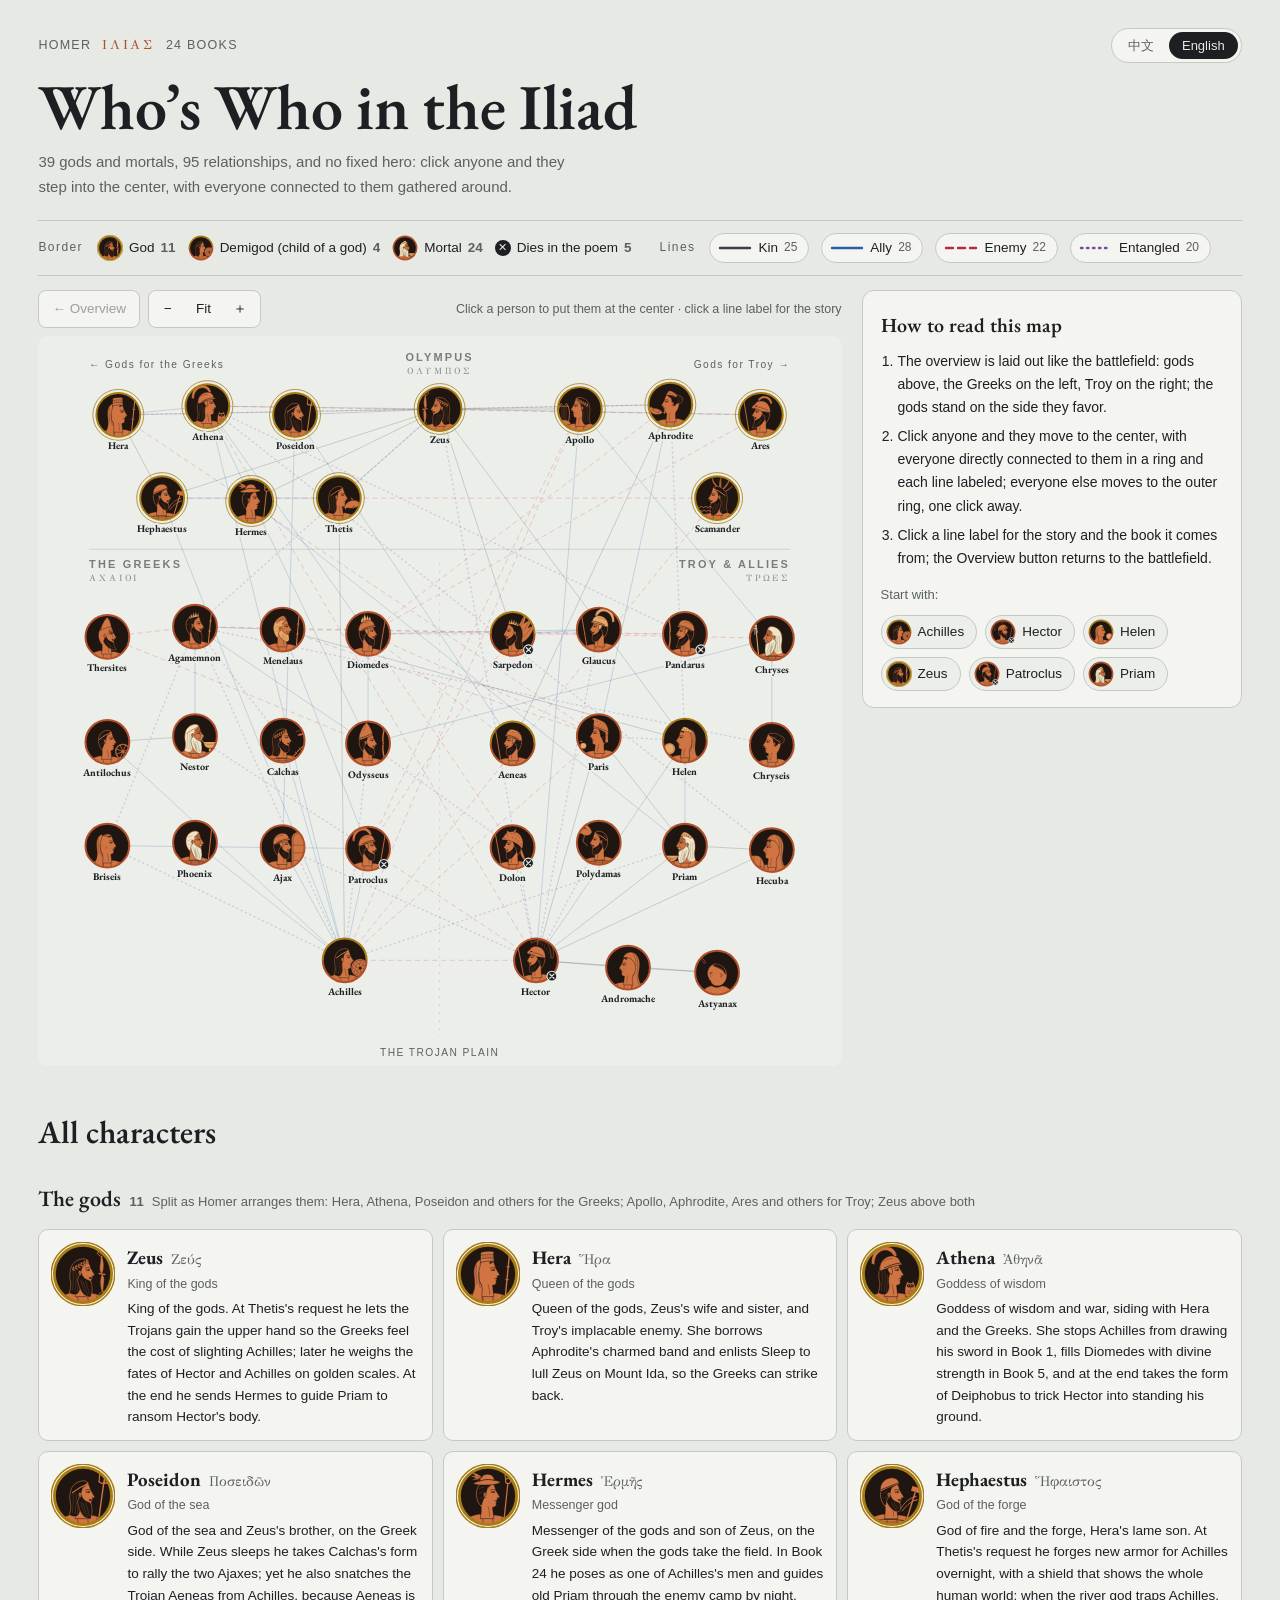
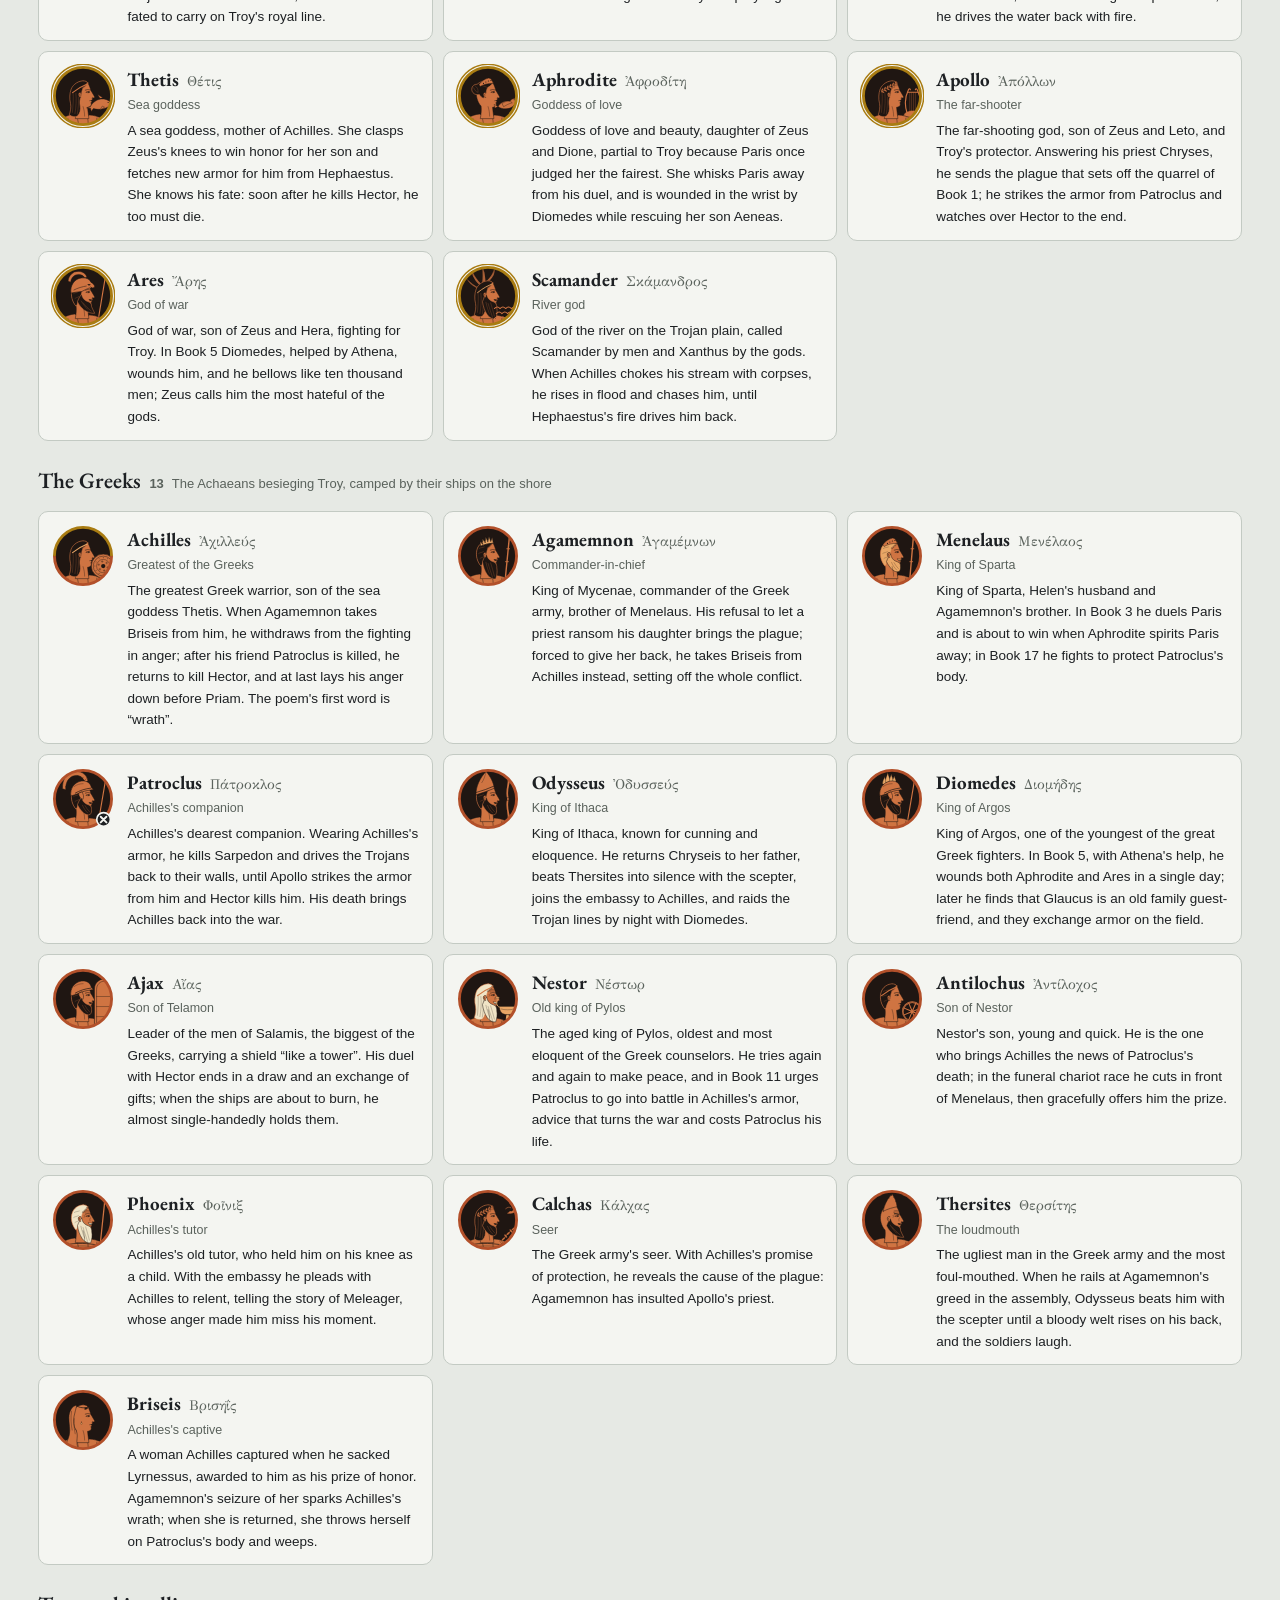
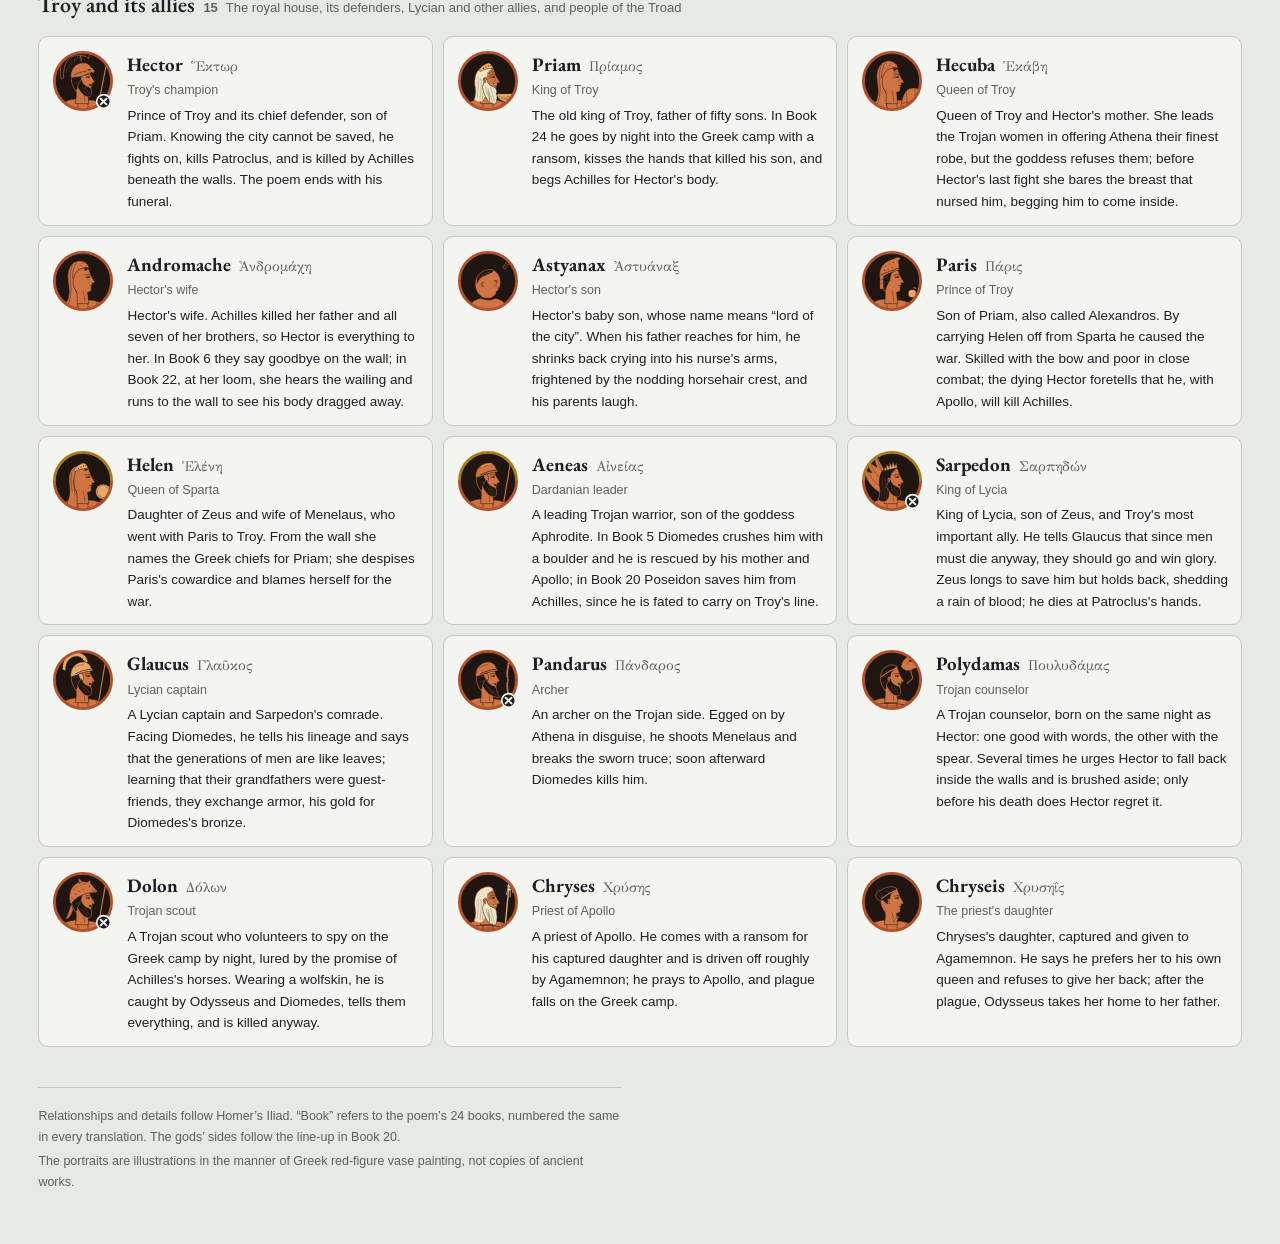
==== index.html @ 04959426 "Add files via upload" ====
<!doctype html>
<html lang="zh-CN">
<head>
<meta charset="utf-8">
<meta name="viewport" content="width=device-width, initial-scale=1, viewport-fit=cover">
<title>伊利亚特人物谱</title>
<meta name="description" content="荷马《伊利亚特》人物关系图，中英双语 · A bilingual, interactive character map of Homer’s Iliad.">
<style>:root{color-scheme:light}html{-webkit-text-size-adjust:100%}body{margin:0;font-size:14px}img{max-width:100%}[hidden]{display:none!important}</style>
<style>@font-face{font-family:'EB Garamond';font-style:normal;font-weight:500;font-display:swap;src:url([data-uri]) format('woff2');unicode-range:U+0000-00FF,U+0131,U+0152-0153,U+02BB-02BC,U+02C6,U+02DA,U+02DC,U+0304,U+0308,U+0329,U+2000-206F,U+20AC,U+2122,U+2191,U+2193,U+2212,U+2215,U+FEFF,U+FFFD}@font-face{font-family:'EB Garamond';font-style:normal;font-weight:600;font-display:swap;src:url([data-uri]) format('woff2');unicode-range:U+0000-00FF,U+0131,U+0152-0153,U+02BB-02BC,U+02C6,U+02DA,U+02DC,U+0304,U+0308,U+0329,U+2000-206F,U+20AC,U+2122,U+2191,U+2193,U+2212,U+2215,U+FEFF,U+FFFD}@font-face{font-family:'EB Garamond';font-style:normal;font-weight:700;font-display:swap;src:url([data-uri]) format('woff2');unicode-range:U+0000-00FF,U+0131,U+0152-0153,U+02BB-02BC,U+02C6,U+02DA,U+02DC,U+0304,U+0308,U+0329,U+2000-206F,U+20AC,U+2122,U+2191,U+2193,U+2212,U+2215,U+FEFF,U+FFFD}@font-face{font-family:'GFS Didot';font-style:normal;font-weight:400;font-display:swap;src:url([data-uri]) format('woff2');unicode-range:U+0370-0377,U+037A-037F,U+0384-038A,U+038C,U+038E-03A1,U+03A3-03FF}@font-face{font-family:'GFS Didot';font-style:normal;font-weight:400;font-display:swap;src:url([data-uri]) format('woff2');unicode-range:U+1F00-1FFF}/* Layout: header + legend; a stage with the living map (left) and a detail panel (right); roster below. Same tokens as the Odyssey page. */
:root{
  --bg:#E6E9E4;
  --paper:#F4F5F1;
  --paper-2:#ECEEE9;
  --ink:#1D2023;
  --muted:#5A625C;
  --hair:#C3CAC3;
  --god:#A97C12;
  --mortal:#B2502A;
  --kin:#3A3E45;
  --aid:#2A5FA8;
  --foe:#B52A44;
  --tie:#774DA3;
  --glaze:#1F1612;
  --clay:#CF7442;
  --shadow:0 10px 30px rgba(30,35,40,.14), 0 2px 6px rgba(30,35,40,.08);
  --f-display:"Noto Serif SC","Songti SC","STSong","Source Han Serif SC",serif;
  --f-body:-apple-system,"PingFang SC","Hiragino Sans GB","Microsoft YaHei","Noto Sans SC",system-ui,sans-serif;
  --f-greek:"GFS Didot","Didot","Times New Roman",serif;
}
@media (prefers-color-scheme: dark){
  :root:not([data-theme="light"]){
    --bg:#14161B; --paper:#1D2027; --paper-2:#23262E; --ink:#ECE7DC; --muted:#A2A59D; --hair:#353943;
    --god:#E0B546; --mortal:#E27D51;
    --kin:#CDC8BE; --aid:#86ACEA; --foe:#F06B80; --tie:#B997E3;
    --shadow:0 12px 34px rgba(0,0,0,.45), 0 2px 6px rgba(0,0,0,.3);
    color-scheme:dark;
  }
}
:root[data-theme="dark"]{
  --bg:#14161B; --paper:#1D2027; --paper-2:#23262E; --ink:#ECE7DC; --muted:#A2A59D; --hair:#353943;
  --god:#E0B546; --mortal:#E27D51;
  --kin:#CDC8BE; --aid:#86ACEA; --foe:#F06B80; --tie:#B997E3;
  --shadow:0 12px 34px rgba(0,0,0,.45), 0 2px 6px rgba(0,0,0,.3);
  color-scheme:dark;
}
body{background:var(--bg);color:var(--ink);font-family:var(--f-body);line-height:1.65}
.page{max-width:1500px;margin:0 auto;padding-inline:clamp(16px,3vw,40px);padding-block:28px 48px}

/* ---------- language */
.page[data-lang="zh"] .l-en,.page[data-lang="en"] .l-zh{display:none!important}
.topbar{display:flex;justify-content:space-between;align-items:center;gap:12px;flex-wrap:wrap}
.langsw{display:inline-flex;background:var(--paper);border:1px solid var(--hair);border-radius:999px;padding:3px;gap:2px;margin-left:auto}
.langsw button{font:inherit;font-size:13px;line-height:1;padding:7px 13px;border:0;border-radius:999px;background:transparent;color:var(--muted);cursor:pointer}
.langsw button:hover{color:var(--ink)}
.langsw button[aria-pressed="true"]{background:var(--ink);color:var(--bg)}
.page[data-lang="en"]{
  --f-display:"EB Garamond","Iowan Old Style","Palatino Linotype",Palatino,"Book Antiqua",Georgia,serif;
  --f-body:-apple-system,BlinkMacSystemFont,"Segoe UI",Roboto,"Helvetica Neue",Arial,"PingFang SC","Microsoft YaHei",sans-serif;
  font-family:var(--f-body);
}
.page[data-lang="en"] h1{letter-spacing:-.005em;font-weight:600;font-size:clamp(38px,5.6vw,64px);line-height:1.05}
.page[data-lang="en"] .cname{font-weight:700;font-size:30px;line-height:1.1}
.page[data-lang="en"] .elabel{font-weight:700;font-size:25px}
.page[data-lang="en"] .pair .nmx{font-size:19px}
.page[data-lang="en"] .rgroup h3{font-size:22px;font-weight:600}
.page[data-lang="en"] .rname{font-size:19px;font-weight:700}
.page[data-lang="en"] .eyebrow{letter-spacing:.1em;text-transform:uppercase}
.page[data-lang="en"] .roster h2,.page[data-lang="en"] .panel h2{letter-spacing:0;font-weight:600}
.page[data-lang="en"] .roster h2{font-size:32px}

/* ---------- header */
.top{display:grid;gap:10px;margin-bottom:6px}
.eyebrow{margin:0;font-size:12.5px;letter-spacing:.14em;color:var(--muted)}
.eyebrow .gr{font-family:var(--f-greek);letter-spacing:.22em;margin-inline:.5em;color:var(--mortal)}
h1{margin:0;font-family:var(--f-display);font-weight:900;font-size:clamp(34px,5vw,56px);line-height:1.1;letter-spacing:.06em;text-wrap:balance}
.lede{margin:0;max-width:64ch;color:var(--muted);font-size:15px}
.legend{display:flex;flex-wrap:wrap;gap:10px 28px;align-items:center;margin-top:10px;padding-block:12px;border-block:1px solid var(--hair)}
.lg{display:flex;flex-wrap:wrap;align-items:center;gap:6px 12px;min-width:0}
.lgt{font-size:12px;letter-spacing:.12em;color:var(--muted);margin-right:2px}
.lgi{display:inline-flex;align-items:center;gap:6px;font-size:13.5px}
.lgi b{font-weight:600;color:var(--muted);font-variant-numeric:tabular-nums}
.tog{display:inline-flex;align-items:center;gap:6px;font:inherit;font-size:13.5px;color:var(--ink);background:var(--paper);
  border:1px solid var(--hair);border-radius:999px;padding:3px 11px 3px 8px;cursor:pointer;transition:opacity .15s,background .15s}
.tog svg line{stroke-width:2.4;stroke-linecap:round}
.tog.t-kin svg line{stroke:var(--kin)} .tog.t-aid svg line{stroke:var(--aid)} .tog.t-foe svg line{stroke:var(--foe)} .tog.t-tie svg line{stroke:var(--tie)}
.tog .tc{color:var(--muted);font-size:12px;font-variant-numeric:tabular-nums}
.tog[aria-pressed="false"]{opacity:.45;background:transparent}
.tog[aria-pressed="false"] svg{opacity:.4}
.tog:hover{border-color:var(--muted)}
button:focus-visible{outline:2px solid var(--aid);outline-offset:2px}

/* ---------- stage */
.stage{display:grid;grid-template-columns:minmax(0,1fr) 380px;gap:20px;margin-top:14px;align-items:start}
.mapcol{position:relative;min-width:0}
.toolbar{display:flex;gap:8px;flex-wrap:wrap;align-items:center;margin-bottom:8px}
.toolbar .grp{display:flex;gap:2px;background:var(--paper);border:1px solid var(--hair);border-radius:8px;padding:3px}
.tbhint{margin:0 0 0 auto;font-size:12.5px;color:var(--muted)}
.toolbar button{font:inherit;font-size:13.5px;min-width:32px;height:30px;padding:0 10px;border:0;border-radius:6px;background:transparent;color:var(--ink);cursor:pointer;white-space:nowrap}
.toolbar button:hover{background:var(--paper-2)}
.toolbar button:disabled{opacity:.4;cursor:default;background:transparent}
.mapscroll{overflow:auto;border-radius:10px;background:var(--paper-2);-webkit-overflow-scrolling:touch}
.mapscroll.pannable{cursor:grab}
.mapscroll.dragging{cursor:grabbing;user-select:none}
#map{display:block;width:100%;height:auto;min-width:760px;font-family:var(--f-display);touch-action:manipulation}

/* svg: decorations */
.deco{transition:opacity .4s}
.deco text{fill:var(--muted);font-family:var(--f-body);letter-spacing:.14em}
.deco .camp{font-size:15px;font-weight:600;fill:var(--ink);opacity:.55;letter-spacing:.2em}
.deco .gk{font-family:var(--f-greek);font-size:13px;letter-spacing:.3em;opacity:.7}
.deco line,.deco path{stroke:var(--hair);fill:none}
.rings circle{fill:none;stroke:var(--hair);stroke-dasharray:2 7;stroke-width:1.2;transition:opacity .4s}
#map.mode-ov .rings,#map.mode-fc .deco{opacity:0}

/* svg: edges */
.edge{fill:none;transition:opacity .25s}
.edge.t-kin{stroke:var(--kin)} .edge.t-aid{stroke:var(--aid)}
.edge.t-foe{stroke:var(--foe);stroke-dasharray:7 5} .edge.t-tie{stroke:var(--tie);stroke-dasharray:1.5 5;stroke-linecap:round}
#map.mode-ov .edge{opacity:.22;stroke-width:1.3}
#map.mode-ov .edge.t-tie{stroke-width:1.9}
#map.mode-fc .edge{opacity:.16;stroke-width:1.1;pointer-events:none}
#map.mode-fc .edge.t-tie{stroke-width:1.6}
#map.mode-fc .edge.on2{opacity:.6!important;stroke-width:1.8!important}
#map.mode-fc .edge.vis{opacity:.8;stroke-width:2;pointer-events:stroke}
#map.mode-fc .edge.t-tie.vis{stroke-width:2.6}
#map.mode-ov.hov .edge{opacity:.05}
#map .edge.on{opacity:.95!important;stroke-width:2.6!important}
.edge.off{display:none}

.elab{cursor:pointer;transition:opacity .25s;opacity:0;pointer-events:none}
.elab.vis{opacity:1;pointer-events:auto}
.elab rect{fill:var(--paper);stroke-width:1}
.elab text{font-family:var(--f-body);font-size:13px;font-weight:500}
.elab.t-kin rect{stroke:var(--kin)} .elab.t-kin text{fill:var(--kin)}
.elab.t-aid rect{stroke:var(--aid)} .elab.t-aid text{fill:var(--aid)}
.elab.t-foe rect{stroke:var(--foe)} .elab.t-foe text{fill:var(--foe)}
.elab.t-tie rect{stroke:var(--tie)} .elab.t-tie text{fill:var(--tie)}
.elab:hover rect,.elab.on rect{stroke-width:2.2}
#map.hov .elab.vis:not(.on){opacity:.25}
.elab:focus{outline:none}
.elab:focus-visible rect{stroke-width:2.8}

/* svg: nodes */
.node{cursor:pointer;transition:opacity .3s}
.node:focus{outline:none}
.node .hit{fill:transparent}
.node .ring,.node .halo{fill:none}
.node .halo{stroke-width:1.4}
.cat-god .ring,.cat-god .halo{stroke:var(--god)}
.cat-mortal .ring{stroke:var(--mortal)}
.cat-demi .ring-g{stroke:var(--god)} .cat-demi .ring-m{stroke:var(--mortal)}
.node .dead circle{fill:var(--ink);stroke:var(--bg);stroke-width:2}
.node .dead path{stroke:var(--bg);stroke-width:2.2;stroke-linecap:round}
.node .nm{fill:var(--ink);font-weight:700;paint-order:stroke;stroke:var(--paper-2);stroke-width:5px;stroke-linejoin:round;transition:opacity .2s}
.node .sb{fill:var(--muted);font-family:var(--f-body);paint-order:stroke;stroke:var(--paper-2);stroke-width:4px;stroke-linejoin:round;transition:opacity .2s}
.page[data-lang="en"] .node .nm{font-weight:700}
#map.moving .node .nm,#map.moving .node .sb{opacity:0}
.node.r-outer{opacity:.62}
.node.r-outer .sb{display:none}
.node.r-outer:hover{opacity:1}
#map.mode-ov .node .sb{display:none}
#map.hov .node:not(.on){opacity:.28}
#map.hov .node.r-outer:not(.on){opacity:.2}
.node:hover .ring{stroke-width:6}
.node:focus-visible .ring{stroke-width:7}

/* ---------- panel */
.panel{position:sticky;top:12px;max-height:calc(100vh - 24px);overflow:auto;background:var(--paper);border:1px solid var(--hair);border-radius:12px;padding:18px 18px 16px}
.panel h2{font-family:var(--f-display);font-weight:900;font-size:20px;margin:0 0 8px;letter-spacing:.04em}
.panel p{margin:0 0 10px;font-size:14.5px}
.howto{margin:0 0 14px;padding-left:1.2em;font-size:14px;color:var(--ink)}
.howto li{margin-bottom:6px}
.starts{display:flex;flex-wrap:wrap;gap:8px;margin-top:4px}
.chipbtn{display:inline-flex;align-items:center;gap:6px;font:inherit;font-size:13.5px;background:var(--paper-2);border:1px solid var(--hair);border-radius:999px;padding:3px 12px 3px 4px;cursor:pointer;color:var(--ink)}
.chipbtn:hover{border-color:var(--muted)}
.trail{display:flex;flex-wrap:wrap;align-items:center;gap:4px 2px;font-size:12.5px;color:var(--muted);margin:-4px 0 12px;padding-right:28px}
.trail button{font:inherit;font-size:12.5px;border:0;background:none;color:var(--muted);cursor:pointer;padding:1px 4px;border-radius:4px}
.trail button:hover{color:var(--ink);background:var(--paper-2)}
.trail .cur{color:var(--ink);font-weight:600;padding:1px 4px}
.trail .sep{opacity:.6}
.panel .x{position:absolute;top:10px;right:10px;width:30px;height:30px;border:0;border-radius:50%;background:transparent;color:var(--muted);font-size:20px;line-height:1;cursor:pointer}
.panel .x:hover{background:var(--paper-2);color:var(--ink)}
.ch{display:flex;gap:14px;align-items:center;padding-right:20px}
.ch .big{flex:none}
.cname{font-family:var(--f-display);font-weight:900;font-size:26px;line-height:1.2;margin:0}
.cgr{font-family:var(--f-greek);font-size:16px;color:var(--muted)}
.cgr .cen{font-family:var(--f-body);font-size:12.5px;margin-left:6px}
.pill{display:inline-flex;align-items:center;gap:4px;font-size:12px;border-radius:999px;padding:1px 9px;border:1px solid currentColor;line-height:1.6;white-space:nowrap}
.pill.cat-god{color:var(--god)} .pill.cat-mortal{color:var(--mortal)} .pill.cat-demi{color:var(--god);border-color:var(--mortal)}
.pill.camp{color:var(--muted)}
.pill.dead{color:var(--ink);background:var(--paper-2)}
.pill.t-kin{color:var(--kin)} .pill.t-aid{color:var(--aid)} .pill.t-foe{color:var(--foe)} .pill.t-tie{color:var(--tie)}
.cmeta{display:flex;flex-wrap:wrap;gap:6px;align-items:center;margin-top:4px;font-size:13px;color:var(--muted)}
.cbio{margin:12px 0 6px!important}
.cicon{margin:0 0 12px!important;font-size:12.5px!important;color:var(--muted);padding:8px 10px;background:var(--paper-2);border-radius:8px}
.cicon b{font-weight:600;color:var(--ink);margin-right:4px}
.rels{list-style:none;margin:0;padding:0;border-top:1px solid var(--hair)}
.rels li{border-bottom:1px solid var(--hair)}
.rels button{display:grid;grid-template-columns:30px 1fr;gap:4px 10px;width:100%;text-align:left;font:inherit;color:inherit;background:transparent;border:0;padding:9px 2px;cursor:pointer}
.rels button:hover{background:var(--paper-2)}
.rels .who{display:flex;flex-wrap:wrap;gap:6px;align-items:center;font-weight:600;font-size:14px;min-width:0}
.rels .rt{grid-column:2;font-size:13px;color:var(--muted);line-height:1.55}
.rels .bk{font-size:12px;color:var(--muted);white-space:nowrap}
.pair{display:flex;align-items:center;gap:8px;padding-right:24px}
.pair .nmx{font-family:var(--f-display);font-weight:700;font-size:17px}
.pair .bar{flex:1;height:0;border-top:2px solid currentColor;min-width:18px}
.pair .bar.t-foe{border-top-style:dashed} .pair .bar.t-tie{border-top-style:dotted;border-top-width:3px}
.pair .who2{display:flex;flex-direction:column;align-items:center;gap:2px;cursor:pointer;background:none;border:0;color:inherit;font:inherit;padding:0}
.elabel{font-family:var(--f-display);font-weight:900;font-size:22px;margin:14px 0 2px!important}
.etext{margin:6px 0 10px}
.src{font-size:12.5px!important;color:var(--muted)}
.backlink{font:inherit;font-size:13px;border:0;background:none;color:var(--aid);cursor:pointer;padding:0}
.mini .ring,.rp .ring,.lgp .ring,.big .ring{fill:none}
.mini .halo,.rp .halo,.lgp .halo,.big .halo{fill:none;stroke-width:2.5}
.mini.cat-demi .ring-g,.rp.cat-demi .ring-g,.lgp.cat-demi .ring-g{stroke:var(--god)}
.mini.cat-demi .ring-m,.rp.cat-demi .ring-m,.lgp.cat-demi .ring-m{stroke:var(--mortal)}
.mini .dead circle,.rp .dead circle{fill:var(--ink);stroke:var(--paper);stroke-width:3}
.mini .dead path,.rp .dead path{stroke:var(--paper);stroke-width:3.4;stroke-linecap:round}
.lgp{flex:none}
.deadmark{display:inline-grid;place-items:center;width:16px;height:16px;border-radius:50%;background:var(--ink);color:var(--bg);font-size:11px;line-height:1}

/* ---------- roster */
.roster{margin-top:40px}
.roster h2{font-family:var(--f-display);font-weight:900;font-size:28px;margin:0 0 6px;letter-spacing:.04em}
.rgroup{margin-top:22px}
.rgroup h3{display:flex;flex-wrap:wrap;align-items:baseline;gap:8px;margin:0 0 12px;font-family:var(--f-display);font-size:19px;font-weight:700}
.rgroup .cnt{font-family:var(--f-body);font-size:13px;color:var(--muted);font-variant-numeric:tabular-nums}
.rgroup .rdesc{font-family:var(--f-body);font-weight:400;font-size:13px;color:var(--muted)}
.rgrid{display:grid;grid-template-columns:repeat(auto-fill,minmax(300px,1fr));gap:10px}
.rcard{display:flex;gap:12px;align-items:flex-start;text-align:left;font:inherit;color:inherit;background:var(--paper);border:1px solid var(--hair);border-radius:10px;padding:12px;cursor:pointer;min-width:0}
.rcard:hover{border-color:var(--muted)}
.rcard .rp{flex:none}
.rtext{display:flex;flex-direction:column;min-width:0}
.rname{font-family:var(--f-display);font-weight:700;font-size:17px;display:flex;flex-wrap:wrap;align-items:baseline;gap:8px}
.rgr{font-family:var(--f-greek);font-weight:400;font-size:14px;color:var(--muted)}
.rsub{font-size:12.5px;color:var(--muted)}
.rbio{font-size:13.5px;margin-top:4px;line-height:1.6}

.foot{margin-top:40px;padding-top:14px;border-top:1px solid var(--hair);font-size:12.5px;color:var(--muted);max-width:84ch}
.foot p{margin:4px 0}

@media (max-width: 1100px){
  .stage{grid-template-columns:1fr}
  .panel{position:relative;top:auto;max-height:none}
  .mapscroll{max-height:78vh}
}
@media (prefers-reduced-motion: reduce){ *{transition:none!important;scroll-behavior:auto!important} }
</style>
</head>
<body>
<svg width="0" height="0" style="position:absolute" aria-hidden="true" xmlns:xlink="http://www.w3.org/1999/xlink"><defs><symbol id="pt-zeus" viewBox="0 0 100 100"><clipPath id="pc-zeus"><circle cx="50" cy="50" r="50"/></clipPath><g clip-path="url(#pc-zeus)"><rect width="100" height="100" fill="#1f1612"/><g transform="translate(48 50) scale(1.1) translate(-48 -50)"><g transform="translate(-4 0)"><path d="M84,50 C87.6,42 87.6,34 85,24 C83.4,20 82.2,19 82.2,19 C82.4,26 80.6,34 80.4,42 C80.6,46 82,48.6 84,50 Z" fill="#cf7442" stroke="#1f1612" stroke-width="0.6" stroke-linejoin="round" stroke-linecap="round"/><path d="M84,50 C80.4,58 80.4,66 83,76 C84.6,80 85.8,81 85.8,81 C85.6,74 87.4,66 87.6,58 C87.4,54 86,51.4 84,50 Z" fill="#cf7442" stroke="#1f1612" stroke-width="0.6" stroke-linejoin="round" stroke-linecap="round"/><path d="M79.6,49.4 L88.4,50.6" fill="none" stroke="#cf7442" stroke-width="2.4" stroke-linejoin="round" stroke-linecap="round"/><path d="M81.6,22 L76,17 L79.2,15.4 L73.4,9" fill="none" stroke="#cf7442" stroke-width="1.3" stroke-linejoin="round" stroke-linecap="round"/><path d="M84.6,22 L90,16.4 L86.8,14.8 L92.4,8.6" fill="none" stroke="#cf7442" stroke-width="1.3" stroke-linejoin="round" stroke-linecap="round"/><path d="M86.4,78 L92,83 L88.8,84.6 L94.6,91" fill="none" stroke="#cf7442" stroke-width="1.3" stroke-linejoin="round" stroke-linecap="round"/><path d="M83.4,78 L78,83.6 L81.2,85.2 L75.6,91.4" fill="none" stroke="#cf7442" stroke-width="1.3" stroke-linejoin="round" stroke-linecap="round"/><path d="M82.2,19 L82.2,6 M85.8,81 L85.8,94" fill="none" stroke="#cf7442" stroke-width="1.2" stroke-linejoin="round" stroke-linecap="round"/></g><path d="M6,100 C9,88 22,80 37,78.6 C44,82.6 53,83 60,80.2 C74,80.8 88,88 94,100 Z" fill="#cf7442" stroke="#1f1612" stroke-width="0.8" stroke-linejoin="round" stroke-linecap="round"/><path d="M37,78.6 C44,83.6 53,84 60,80.2" fill="none" stroke="#1f1612" stroke-width="0.7" stroke-linejoin="round" stroke-linecap="round"/><path d="M40,84 C42.4,89 43,94 41.6,100" fill="none" stroke="#1f1612" stroke-width="0.7" stroke-linejoin="round" stroke-linecap="round"/><path d="M57,85 C58.4,90 58.4,95 57,100" fill="none" stroke="#1f1612" stroke-width="0.7" stroke-linejoin="round" stroke-linecap="round"/><path d="M26,86 C29,90 30,95 29,100" fill="none" stroke="#1f1612" stroke-width="0.7" stroke-linejoin="round" stroke-linecap="round"/><path d="M72,85 C71,90 71.4,95 73,100" fill="none" stroke="#1f1612" stroke-width="0.7" stroke-linejoin="round" stroke-linecap="round"/><path d="M57,28 C59.6,32 61.2,36.5 62.2,41 L68,50.6 C68.6,51.9 67.6,53.2 65.3,53.3 C64.7,54.2 64.9,55.2 64.9,55.7 C64.4,56.5 63.5,57 62.5,57.2 C63.4,57.6 64.1,58.3 63.9,59.1 C63.3,60 62.5,60.4 62.3,60.9 C63.3,62.6 63.5,64.9 61.6,66.4 C60.1,67.5 58.3,67.9 57.1,68 C57.6,73 58.2,78 59.2,86 L37.5,86 C39,78 39.6,72 38.8,66 C33,60 30,50 32,41 C34,31 44,25 52,26 C54.5,26.4 56,27 57,28 Z" fill="#cf7442" stroke="#1f1612" stroke-width="0.8" stroke-linejoin="round" stroke-linecap="round"/><path d="M57.4,29.2 C56,32.6 53.6,35.2 50.6,36.8 C48.6,39.6 48,43 47.6,46 L47,50 C45,55 44.5,60 45.5,66 C46.5,72 45,78 41,82 C37,84 32,83 28,80 C30,74 31,68 30,62 C28,54 28.5,46 31,39 C34,31 44,25 52,26 C54.5,26.4 56.3,27.5 57.4,29.2 Z" fill="#1f1612" stroke="#cf7442" stroke-width="0.9" stroke-linejoin="round" stroke-linecap="round"/><path d="M34,44 C35,54 34,64 33,76 M38.5,46 C39.5,56 39,66 37,78 M42.5,52 C42.8,60 42.6,68 40.8,79" fill="none" stroke="#cf7442" stroke-width="0.5" stroke-linejoin="round" stroke-linecap="round" opacity=".7"/><circle cx="56.4" cy="30.4" r="1.05" fill="none" stroke="#cf7442" stroke-width="0.55"/><circle cx="54.6" cy="33.1" r="1.05" fill="none" stroke="#cf7442" stroke-width="0.55"/><circle cx="52.2" cy="35.4" r="1.05" fill="none" stroke="#cf7442" stroke-width="0.55"/><circle cx="49.8" cy="37.6" r="1.05" fill="none" stroke="#cf7442" stroke-width="0.55"/><path d="M47.6,47 C48.5,52 51,56 55.2,58 C57.4,58.8 59.8,59.8 61.8,61 C63.2,63.4 64,66 63.8,69 C64.8,74 64.4,80 62,86.5 C57,87 52,84.5 48.5,79.5 C44.5,73.5 42,66.2 41,59 C42.5,55 44.5,50.5 47.6,47 Z" fill="#1f1612" stroke="#cf7442" stroke-width="0.8" stroke-linejoin="round" stroke-linecap="round"/><path d="M58.6,54.8 C60.6,54.4 63.2,54.9 65,55.9 C63.8,57 62.7,57.3 61.6,57.9 C60.3,57.3 59.2,56.4 58.6,54.8 Z" fill="#1f1612" stroke="#cf7442" stroke-width="0.6" stroke-linejoin="round" stroke-linecap="round"/><path d="M50,62 C52,70 55,77 57,84 M54,61 C56,68 58.5,75 60,82 M46.5,60 C48,67 50.5,74 52.5,79" fill="none" stroke="#cf7442" stroke-width="0.5" stroke-linejoin="round" stroke-linecap="round" opacity=".75"/><path d="M46.4,44.6 C43.6,43.4 41.8,45.8 42.4,48.6 C42.9,51 44.4,52.6 46.2,52.3" fill="#cf7442" stroke="#1f1612" stroke-width="0.8" stroke-linejoin="round" stroke-linecap="round"/><path d="M45.1,46.3 C43.9,46.8 43.9,48.8 45,49.8" fill="none" stroke="#1f1612" stroke-width="0.6" stroke-linejoin="round" stroke-linecap="round"/><path d="M54.6,43.9 Q57.5,41.8 60.5,43.2" fill="none" stroke="#1f1612" stroke-width="0.9" stroke-linejoin="round" stroke-linecap="round"/><path d="M55.3,44.3 Q57.9,45.6 60.1,44.5" fill="none" stroke="#1f1612" stroke-width="0.7" stroke-linejoin="round" stroke-linecap="round"/><circle cx="58.8" cy="43.8" r="1.05" fill="#1f1612"/><path d="M53.4,40.6 Q57.2,38.8 61.3,40.3" fill="none" stroke="#1f1612" stroke-width="0.85" stroke-linejoin="round" stroke-linecap="round"/><path d="M65.3,52.4 Q64.4,52.1 63.9,52.9" fill="none" stroke="#1f1612" stroke-width="0.7" stroke-linejoin="round" stroke-linecap="round"/><path d="M62.5,57.2 L60.6,57.5" fill="none" stroke="#1f1612" stroke-width="0.8" stroke-linejoin="round" stroke-linecap="round"/><path d="M50,67 C51.6,72 52.4,77 52.4,82" fill="none" stroke="#1f1612" stroke-width="0.55" stroke-linejoin="round" stroke-linecap="round"/><path d="M57.4,30.2 C50,32.8 41.5,36.8 32.8,43.6" fill="none" stroke="#cf7442" stroke-width="0.8" stroke-linejoin="round" stroke-linecap="round"/><ellipse cx="55.6" cy="29.0" rx="2.9" ry="1.15" transform="rotate(-62 55.6 29.0)" fill="#cf7442" stroke="#1f1612" stroke-width="0.35"/><ellipse cx="56.4" cy="32.2" rx="2.9" ry="1.15" transform="rotate(28 56.4 32.2)" fill="#cf7442" stroke="#1f1612" stroke-width="0.35"/><ellipse cx="51.3" cy="31.3" rx="2.9" ry="1.15" transform="rotate(-62 51.3 31.3)" fill="#cf7442" stroke="#1f1612" stroke-width="0.35"/><ellipse cx="52.1" cy="34.5" rx="2.9" ry="1.15" transform="rotate(28 52.1 34.5)" fill="#cf7442" stroke="#1f1612" stroke-width="0.35"/><ellipse cx="47.0" cy="33.6" rx="2.9" ry="1.15" transform="rotate(-62 47.0 33.6)" fill="#cf7442" stroke="#1f1612" stroke-width="0.35"/><ellipse cx="47.8" cy="36.8" rx="2.9" ry="1.15" transform="rotate(28 47.8 36.8)" fill="#cf7442" stroke="#1f1612" stroke-width="0.35"/><ellipse cx="42.8" cy="35.8" rx="2.9" ry="1.15" transform="rotate(-62 42.8 35.8)" fill="#cf7442" stroke="#1f1612" stroke-width="0.35"/><ellipse cx="43.6" cy="39.0" rx="2.9" ry="1.15" transform="rotate(28 43.6 39.0)" fill="#cf7442" stroke="#1f1612" stroke-width="0.35"/><ellipse cx="38.5" cy="38.1" rx="2.9" ry="1.15" transform="rotate(-62 38.5 38.1)" fill="#cf7442" stroke="#1f1612" stroke-width="0.35"/><ellipse cx="39.3" cy="41.3" rx="2.9" ry="1.15" transform="rotate(28 39.3 41.3)" fill="#cf7442" stroke="#1f1612" stroke-width="0.35"/><ellipse cx="34.2" cy="40.4" rx="2.9" ry="1.15" transform="rotate(-62 34.2 40.4)" fill="#cf7442" stroke="#1f1612" stroke-width="0.35"/><ellipse cx="35.0" cy="43.6" rx="2.9" ry="1.15" transform="rotate(28 35.0 43.6)" fill="#cf7442" stroke="#1f1612" stroke-width="0.35"/></g></g></symbol>
<symbol id="pt-hera" viewBox="0 0 100 100"><clipPath id="pc-hera"><circle cx="50" cy="50" r="50"/></clipPath><g clip-path="url(#pc-hera)"><rect width="100" height="100" fill="#1f1612"/><g transform="translate(48 50) scale(1.1) translate(-48 -50)"><path d="M76,100 L84,18" fill="none" stroke="#cf7442" stroke-width="2.2" stroke-linejoin="round" stroke-linecap="round"/><path d="M79.8,38.5 L84.2,38.5" fill="none" stroke="#cf7442" stroke-width="1.4" stroke-linejoin="round" stroke-linecap="round"/><path d="M77.8,59.0 L82.2,59.0" fill="none" stroke="#cf7442" stroke-width="1.4" stroke-linejoin="round" stroke-linecap="round"/><path d="M84,19 C80,17 79.6,13 81,10 C82.4,13 83,15 84,16 C85,15 85.6,13 87,10 C88.4,13 88,17 84,19 Z" fill="#cf7442" stroke="#1f1612" stroke-width="0.5" stroke-linejoin="round" stroke-linecap="round"/><path d="M84,16 L84,8.6" fill="none" stroke="#cf7442" stroke-width="1.4" stroke-linejoin="round" stroke-linecap="round"/><path d="M6,100 C9,88 22,80 37,78.6 C44,82.6 53,83 60,80.2 C74,80.8 88,88 94,100 Z" fill="#cf7442" stroke="#1f1612" stroke-width="0.8" stroke-linejoin="round" stroke-linecap="round"/><path d="M37,78.6 C44,83.6 53,84 60,80.2" fill="none" stroke="#1f1612" stroke-width="0.7" stroke-linejoin="round" stroke-linecap="round"/><path d="M40,84 C42.4,89 43,94 41.6,100" fill="none" stroke="#1f1612" stroke-width="0.7" stroke-linejoin="round" stroke-linecap="round"/><path d="M57,85 C58.4,90 58.4,95 57,100" fill="none" stroke="#1f1612" stroke-width="0.7" stroke-linejoin="round" stroke-linecap="round"/><path d="M26,86 C29,90 30,95 29,100" fill="none" stroke="#1f1612" stroke-width="0.7" stroke-linejoin="round" stroke-linecap="round"/><path d="M72,85 C71,90 71.4,95 73,100" fill="none" stroke="#1f1612" stroke-width="0.7" stroke-linejoin="round" stroke-linecap="round"/><path d="M57,28 C59.6,32 61.2,36.5 62.2,41 L68,50.6 C68.6,51.9 67.6,53.2 65.3,53.3 C64.7,54.2 64.9,55.2 64.9,55.7 C64.4,56.5 63.5,57 62.5,57.2 C63.4,57.6 64.1,58.3 63.9,59.1 C63.3,60 62.5,60.4 62.3,60.9 C63.3,62.6 63.5,64.9 61.6,66.4 C60.1,67.5 58.3,67.9 57.1,68 C57.6,73 58.2,78 59.2,86 L37.5,86 C39,78 39.6,72 38.8,66 C33,60 30,50 32,41 C34,31 44,25 52,26 C54.5,26.4 56,27 57,28 Z" fill="#cf7442" stroke="#1f1612" stroke-width="0.8" stroke-linejoin="round" stroke-linecap="round"/><path d="M40,26 C32,28 27.6,36 27.4,46 C27.2,56 30,64 28,74 C26.6,81 22,89 17,100 L44,100 C40.6,93 39.4,86 40.4,79.4 C41.2,73.8 40.4,69.4 38.8,66.2 C34.6,60 34,52 35.6,44 C36.8,37.6 39,31 40,26 Z" fill="#cf7442" stroke="#1f1612" stroke-width="0.8" stroke-linejoin="round" stroke-linecap="round"/><path d="M31.6,36 C30,46 30.8,58 32.6,66 M36,48 C35.2,58 36,66 37.4,72" fill="none" stroke="#1f1612" stroke-width="0.55" stroke-linejoin="round" stroke-linecap="round"/><path d="M58.8,30.6 C57.2,32.4 55,33.6 52.2,34.2 C51.8,32.8 52,31.2 52.6,30 C54.8,29.6 57,29.8 58.8,30.6 Z" fill="#1f1612" stroke="#cf7442" stroke-width="0.5" stroke-linejoin="round" stroke-linecap="round"/><path d="M37.6,31.6 L38.4,15.6 C45,13.6 52,13.2 58.6,14.4 L59.4,29.4 C52,29.2 44.6,29.8 37.6,31.6 Z" fill="#cf7442" stroke="#1f1612" stroke-width="0.8" stroke-linejoin="round" stroke-linecap="round"/><path d="M38.2,20.4 C45,18.6 52,18.2 58.8,19.2 M38,26 C45,24.4 52,24 59.2,25" fill="none" stroke="#1f1612" stroke-width="0.6" stroke-linejoin="round" stroke-linecap="round"/><path d="M41.5,20.6 L42.3,24.6" fill="none" stroke="#1f1612" stroke-width="0.5" stroke-linejoin="round" stroke-linecap="round"/><path d="M45.5,20.6 L46.3,24.6" fill="none" stroke="#1f1612" stroke-width="0.5" stroke-linejoin="round" stroke-linecap="round"/><path d="M49.5,20.6 L50.3,24.6" fill="none" stroke="#1f1612" stroke-width="0.5" stroke-linejoin="round" stroke-linecap="round"/><path d="M53.5,20.6 L54.3,24.6" fill="none" stroke="#1f1612" stroke-width="0.5" stroke-linejoin="round" stroke-linecap="round"/><path d="M57,20.6 L57.8,24.6" fill="none" stroke="#1f1612" stroke-width="0.5" stroke-linejoin="round" stroke-linecap="round"/><path d="M54.6,43.9 Q57.5,41.8 60.5,43.2" fill="none" stroke="#1f1612" stroke-width="0.9" stroke-linejoin="round" stroke-linecap="round"/><path d="M55.3,44.3 Q57.9,45.6 60.1,44.5" fill="none" stroke="#1f1612" stroke-width="0.7" stroke-linejoin="round" stroke-linecap="round"/><circle cx="58.8" cy="43.8" r="1.05" fill="#1f1612"/><path d="M53.4,40.6 Q57.2,38.8 61.3,40.3" fill="none" stroke="#1f1612" stroke-width="0.85" stroke-linejoin="round" stroke-linecap="round"/><path d="M65.3,52.4 Q64.4,52.1 63.9,52.9" fill="none" stroke="#1f1612" stroke-width="0.7" stroke-linejoin="round" stroke-linecap="round"/><path d="M62.5,57.2 L60.6,57.5" fill="none" stroke="#1f1612" stroke-width="0.8" stroke-linejoin="round" stroke-linecap="round"/><path d="M50,67 C51.6,72 52.4,77 52.4,82" fill="none" stroke="#1f1612" stroke-width="0.55" stroke-linejoin="round" stroke-linecap="round"/></g></g></symbol>
<symbol id="pt-athena" viewBox="0 0 100 100"><clipPath id="pc-athena"><circle cx="50" cy="50" r="50"/></clipPath><g clip-path="url(#pc-athena)"><rect width="100" height="100" fill="#1f1612"/><g transform="translate(48 50) scale(1.1) translate(-48 -50)"><path d="M6,100 C9,88 22,80 37,78.6 C44,82.6 53,83 60,80.2 C74,80.8 88,88 94,100 Z" fill="#cf7442" stroke="#1f1612" stroke-width="0.8" stroke-linejoin="round" stroke-linecap="round"/><path d="M37,78.6 C44,83.6 53,84 60,80.2" fill="none" stroke="#1f1612" stroke-width="0.7" stroke-linejoin="round" stroke-linecap="round"/><path d="M40,84 C42.4,89 43,94 41.6,100" fill="none" stroke="#1f1612" stroke-width="0.7" stroke-linejoin="round" stroke-linecap="round"/><path d="M57,85 C58.4,90 58.4,95 57,100" fill="none" stroke="#1f1612" stroke-width="0.7" stroke-linejoin="round" stroke-linecap="round"/><path d="M26,86 C29,90 30,95 29,100" fill="none" stroke="#1f1612" stroke-width="0.7" stroke-linejoin="round" stroke-linecap="round"/><path d="M72,85 C71,90 71.4,95 73,100" fill="none" stroke="#1f1612" stroke-width="0.7" stroke-linejoin="round" stroke-linecap="round"/><path d="M57,28 C59.6,32 61.2,36.5 62.2,41 L68,50.6 C68.6,51.9 67.6,53.2 65.3,53.3 C64.7,54.2 64.9,55.2 64.9,55.7 C64.4,56.5 63.5,57 62.5,57.2 C63.4,57.6 64.1,58.3 63.9,59.1 C63.3,60 62.5,60.4 62.3,60.9 C63.3,62.6 63.5,64.9 61.6,66.4 C60.1,67.5 58.3,67.9 57.1,68 C57.6,73 58.2,78 59.2,86 L37.5,86 C39,78 39.6,72 38.8,66 C33,60 30,50 32,41 C34,31 44,25 52,26 C54.5,26.4 56,27 57,28 Z" fill="#cf7442" stroke="#1f1612" stroke-width="0.8" stroke-linejoin="round" stroke-linecap="round"/><path d="M57.4,29.2 C56,32.6 53.6,35.2 50.6,36.8 C48.6,39.6 48,43 47.6,46 L47,50 C45,55 44.5,60 45.5,66 C46.5,72 45,78 41,82 C37,84 32,83 28,80 C30,74 31,68 30,62 C28,54 28.5,46 31,39 C34,31 44,25 52,26 C54.5,26.4 56.3,27.5 57.4,29.2 Z" fill="#1f1612" stroke="#cf7442" stroke-width="0.9" stroke-linejoin="round" stroke-linecap="round"/><path d="M34,44 C35,54 34,64 33,76 M38.5,46 C39.5,56 39,66 37,78 M42.5,52 C42.8,60 42.6,68 40.8,79" fill="none" stroke="#cf7442" stroke-width="0.5" stroke-linejoin="round" stroke-linecap="round" opacity=".7"/><circle cx="56.4" cy="30.4" r="1.05" fill="none" stroke="#cf7442" stroke-width="0.55"/><circle cx="54.6" cy="33.1" r="1.05" fill="none" stroke="#cf7442" stroke-width="0.55"/><circle cx="52.2" cy="35.4" r="1.05" fill="none" stroke="#cf7442" stroke-width="0.55"/><circle cx="49.8" cy="37.6" r="1.05" fill="none" stroke="#cf7442" stroke-width="0.55"/><path d="M57.6,21.4 C56.4,10 44.6,3.2 32,7.2 C22.4,10.4 16.8,20 17.2,33.6 L22.4,35.4 C21.8,25.6 25.4,17.6 32.8,14 C41.2,10.2 50,13.8 52.6,22.8 Z" fill="#cf7442" stroke="#1f1612" stroke-width="0.8" stroke-linejoin="round" stroke-linecap="round"/><path d="M55.0,18.0 L50.8,21.8" fill="none" stroke="#1f1612" stroke-width="0.5" stroke-linejoin="round" stroke-linecap="round"/><path d="M50.3,15.3 L46.9,20.2" fill="none" stroke="#1f1612" stroke-width="0.5" stroke-linejoin="round" stroke-linecap="round"/><path d="M45.6,14.1 L43.1,19.7" fill="none" stroke="#1f1612" stroke-width="0.5" stroke-linejoin="round" stroke-linecap="round"/><path d="M40.9,14.3 L39.2,20.3" fill="none" stroke="#1f1612" stroke-width="0.5" stroke-linejoin="round" stroke-linecap="round"/><path d="M36.1,16.0 L35.4,22.1" fill="none" stroke="#1f1612" stroke-width="0.5" stroke-linejoin="round" stroke-linecap="round"/><path d="M31.4,19.2 L31.5,25.0" fill="none" stroke="#1f1612" stroke-width="0.5" stroke-linejoin="round" stroke-linecap="round"/><path d="M26.7,23.9 L27.7,29.1" fill="none" stroke="#1f1612" stroke-width="0.5" stroke-linejoin="round" stroke-linecap="round"/><path d="M22.0,30.0 L23.8,34.3" fill="none" stroke="#1f1612" stroke-width="0.5" stroke-linejoin="round" stroke-linecap="round"/><path d="M30.4,45.2 C28.8,33 36.2,23 47.6,21.4 C56,20.4 61.8,24.8 63,31.4 L66.4,34.8 C61,36.2 54.2,36.4 48,39 C41.8,41.6 36,44 30.4,45.2 Z" fill="#cf7442" stroke="#1f1612" stroke-width="0.9" stroke-linejoin="round" stroke-linecap="round"/><path d="M37.6,40.6 C44,36.8 53,33.6 62.8,32.6" fill="none" stroke="#1f1612" stroke-width="1.1" stroke-linejoin="round" stroke-linecap="round"/><path d="M48,39 C51,42.4 51.6,46.8 49.6,50.6 C45.8,49.4 43.2,45.8 42.8,41.4 Z" fill="#cf7442" stroke="#1f1612" stroke-width="0.8" stroke-linejoin="round" stroke-linecap="round"/><path d="M36,30 C40,27 45,25.6 50,25.6" fill="none" stroke="#1f1612" stroke-width="0.5" stroke-linejoin="round" stroke-linecap="round"/><path d="M54.6,43.9 Q57.5,41.8 60.5,43.2" fill="none" stroke="#1f1612" stroke-width="0.9" stroke-linejoin="round" stroke-linecap="round"/><path d="M55.3,44.3 Q57.9,45.6 60.1,44.5" fill="none" stroke="#1f1612" stroke-width="0.7" stroke-linejoin="round" stroke-linecap="round"/><circle cx="58.8" cy="43.8" r="1.05" fill="#1f1612"/><path d="M53.4,40.6 Q57.2,38.8 61.3,40.3" fill="none" stroke="#1f1612" stroke-width="0.85" stroke-linejoin="round" stroke-linecap="round"/><path d="M65.3,52.4 Q64.4,52.1 63.9,52.9" fill="none" stroke="#1f1612" stroke-width="0.7" stroke-linejoin="round" stroke-linecap="round"/><path d="M62.5,57.2 L60.6,57.5" fill="none" stroke="#1f1612" stroke-width="0.8" stroke-linejoin="round" stroke-linecap="round"/><path d="M50,67 C51.6,72 52.4,77 52.4,82" fill="none" stroke="#1f1612" stroke-width="0.55" stroke-linejoin="round" stroke-linecap="round"/><g transform="translate(79 75) scale(1.05)"><path d="M-7,10 C-9,2 -8,-6 -5.6,-9.4 L-4.6,-13 L-2,-9.8 C-0.6,-10.2 0.6,-10.2 2,-9.8 L4.6,-13 L5.6,-9.4 C8,-6 9,2 7,10 Z" fill="#cf7442" stroke="#1f1612" stroke-width="0.6" stroke-linejoin="round" stroke-linecap="round"/><circle cx="-2.6" cy="-6" r="2.4" fill="#1f1612" stroke="#1f1612" stroke-width="0.5"/><circle cx="2.6" cy="-6" r="2.4" fill="#1f1612" stroke="#1f1612" stroke-width="0.5"/><circle cx="-2.6" cy="-6" r="0.9" fill="#cf7442"/><circle cx="2.6" cy="-6" r="0.9" fill="#cf7442"/><path d="M0,-4.4 L-0.9,-2.6 L0,-1.4 L0.9,-2.6 Z" fill="#1f1612"/><path d="M-4.6,1 C-3,2.6 -1.6,2.6 0,1 C1.6,2.6 3,2.6 4.6,1 M-4.6,4.6 C-3,6.2 -1.6,6.2 0,4.6 C1.6,6.2 3,6.2 4.6,4.6" fill="none" stroke="#1f1612" stroke-width="0.5" stroke-linejoin="round" stroke-linecap="round"/></g></g></g></symbol>
<symbol id="pt-poseidon" viewBox="0 0 100 100"><clipPath id="pc-poseidon"><circle cx="50" cy="50" r="50"/></clipPath><g clip-path="url(#pc-poseidon)"><rect width="100" height="100" fill="#1f1612"/><g transform="translate(48 50) scale(1.1) translate(-48 -50)"><path d="M73,100 L83.6,24" fill="none" stroke="#cf7442" stroke-width="2.2" stroke-linejoin="round" stroke-linecap="round"/><path d="M75.4,27.2 C77,29.4 81,30.2 84,30 C87.6,29.8 91,28.6 92.6,26" fill="none" stroke="#cf7442" stroke-width="2.2" stroke-linejoin="round" stroke-linecap="round"/><path d="M75.4,27.2 L76.6,13" fill="none" stroke="#cf7442" stroke-width="1.8" stroke-linejoin="round" stroke-linecap="round"/><path d="M76.6,8 L79.0,14.4 L76.8,13.2 L74.6,14.6 Z" fill="#cf7442" stroke="#1f1612" stroke-width="0.4" stroke-linejoin="round" stroke-linecap="round"/><path d="M84,30 L85.6,9" fill="none" stroke="#cf7442" stroke-width="1.8" stroke-linejoin="round" stroke-linecap="round"/><path d="M85.6,4 L88.0,10.4 L85.8,9.2 L83.6,10.6 Z" fill="#cf7442" stroke="#1f1612" stroke-width="0.4" stroke-linejoin="round" stroke-linecap="round"/><path d="M92.6,26 L94.6,14" fill="none" stroke="#cf7442" stroke-width="1.8" stroke-linejoin="round" stroke-linecap="round"/><path d="M94.6,9 L97.0,15.4 L94.8,14.2 L92.6,15.6 Z" fill="#cf7442" stroke="#1f1612" stroke-width="0.4" stroke-linejoin="round" stroke-linecap="round"/><path d="M6,100 C9,88 22,80 37,78.6 C44,82.6 53,83 60,80.2 C74,80.8 88,88 94,100 Z" fill="#cf7442" stroke="#1f1612" stroke-width="0.8" stroke-linejoin="round" stroke-linecap="round"/><path d="M37,78.6 C44,83.6 53,84 60,80.2" fill="none" stroke="#1f1612" stroke-width="0.7" stroke-linejoin="round" stroke-linecap="round"/><path d="M40,84 C42.4,89 43,94 41.6,100" fill="none" stroke="#1f1612" stroke-width="0.7" stroke-linejoin="round" stroke-linecap="round"/><path d="M57,85 C58.4,90 58.4,95 57,100" fill="none" stroke="#1f1612" stroke-width="0.7" stroke-linejoin="round" stroke-linecap="round"/><path d="M26,86 C29,90 30,95 29,100" fill="none" stroke="#1f1612" stroke-width="0.7" stroke-linejoin="round" stroke-linecap="round"/><path d="M72,85 C71,90 71.4,95 73,100" fill="none" stroke="#1f1612" stroke-width="0.7" stroke-linejoin="round" stroke-linecap="round"/><path d="M57,28 C59.6,32 61.2,36.5 62.2,41 L68,50.6 C68.6,51.9 67.6,53.2 65.3,53.3 C64.7,54.2 64.9,55.2 64.9,55.7 C64.4,56.5 63.5,57 62.5,57.2 C63.4,57.6 64.1,58.3 63.9,59.1 C63.3,60 62.5,60.4 62.3,60.9 C63.3,62.6 63.5,64.9 61.6,66.4 C60.1,67.5 58.3,67.9 57.1,68 C57.6,73 58.2,78 59.2,86 L37.5,86 C39,78 39.6,72 38.8,66 C33,60 30,50 32,41 C34,31 44,25 52,26 C54.5,26.4 56,27 57,28 Z" fill="#cf7442" stroke="#1f1612" stroke-width="0.8" stroke-linejoin="round" stroke-linecap="round"/><path d="M57.4,29.2 C56,32.6 53.6,35.2 50.6,36.8 C48.6,39.6 48,43 47.6,46 L47,50 C45,55 44.5,60 45.5,66 C46.5,72 45,78 41,82 C37,84 32,83 28,80 C30,74 31,68 30,62 C28,54 28.5,46 31,39 C34,31 44,25 52,26 C54.5,26.4 56.3,27.5 57.4,29.2 Z" fill="#1f1612" stroke="#cf7442" stroke-width="0.9" stroke-linejoin="round" stroke-linecap="round"/><path d="M34,44 C35,54 34,64 33,76 M38.5,46 C39.5,56 39,66 37,78 M42.5,52 C42.8,60 42.6,68 40.8,79" fill="none" stroke="#cf7442" stroke-width="0.5" stroke-linejoin="round" stroke-linecap="round" opacity=".7"/><circle cx="56.4" cy="30.4" r="1.05" fill="none" stroke="#cf7442" stroke-width="0.55"/><circle cx="54.6" cy="33.1" r="1.05" fill="none" stroke="#cf7442" stroke-width="0.55"/><circle cx="52.2" cy="35.4" r="1.05" fill="none" stroke="#cf7442" stroke-width="0.55"/><circle cx="49.8" cy="37.6" r="1.05" fill="none" stroke="#cf7442" stroke-width="0.55"/><path d="M47.6,47 C48.5,52 51,56 55.2,58 C57.4,58.8 59.8,59.8 61.8,61 C63.2,63.4 64,66 63.8,69 C64.8,74 64.4,80 62,86.5 C57,87 52,84.5 48.5,79.5 C44.5,73.5 42,66.2 41,59 C42.5,55 44.5,50.5 47.6,47 Z" fill="#1f1612" stroke="#cf7442" stroke-width="0.8" stroke-linejoin="round" stroke-linecap="round"/><path d="M58.6,54.8 C60.6,54.4 63.2,54.9 65,55.9 C63.8,57 62.7,57.3 61.6,57.9 C60.3,57.3 59.2,56.4 58.6,54.8 Z" fill="#1f1612" stroke="#cf7442" stroke-width="0.6" stroke-linejoin="round" stroke-linecap="round"/><path d="M50,62 C52,70 55,77 57,84 M54,61 C56,68 58.5,75 60,82 M46.5,60 C48,67 50.5,74 52.5,79" fill="none" stroke="#cf7442" stroke-width="0.5" stroke-linejoin="round" stroke-linecap="round" opacity=".75"/><path d="M46.4,44.6 C43.6,43.4 41.8,45.8 42.4,48.6 C42.9,51 44.4,52.6 46.2,52.3" fill="#cf7442" stroke="#1f1612" stroke-width="0.8" stroke-linejoin="round" stroke-linecap="round"/><path d="M45.1,46.3 C43.9,46.8 43.9,48.8 45,49.8" fill="none" stroke="#1f1612" stroke-width="0.6" stroke-linejoin="round" stroke-linecap="round"/><path d="M54.6,43.9 Q57.5,41.8 60.5,43.2" fill="none" stroke="#1f1612" stroke-width="0.9" stroke-linejoin="round" stroke-linecap="round"/><path d="M55.3,44.3 Q57.9,45.6 60.1,44.5" fill="none" stroke="#1f1612" stroke-width="0.7" stroke-linejoin="round" stroke-linecap="round"/><circle cx="58.8" cy="43.8" r="1.05" fill="#1f1612"/><path d="M53.4,40.6 Q57.2,38.8 61.3,40.3" fill="none" stroke="#1f1612" stroke-width="0.85" stroke-linejoin="round" stroke-linecap="round"/><path d="M65.3,52.4 Q64.4,52.1 63.9,52.9" fill="none" stroke="#1f1612" stroke-width="0.7" stroke-linejoin="round" stroke-linecap="round"/><path d="M62.5,57.2 L60.6,57.5" fill="none" stroke="#1f1612" stroke-width="0.8" stroke-linejoin="round" stroke-linecap="round"/><path d="M50,67 C51.6,72 52.4,77 52.4,82" fill="none" stroke="#1f1612" stroke-width="0.55" stroke-linejoin="round" stroke-linecap="round"/><path d="M56.6,30.8 C50,33.4 42,37.4 33.2,44.6" fill="none" stroke="#cf7442" stroke-width="1.8" stroke-linejoin="round" stroke-linecap="round"/></g></g></symbol>
<symbol id="pt-hermes" viewBox="0 0 100 100"><clipPath id="pc-hermes"><circle cx="50" cy="50" r="50"/></clipPath><g clip-path="url(#pc-hermes)"><rect width="100" height="100" fill="#1f1612"/><g transform="translate(48 50) scale(1.1) translate(-48 -50)"><path d="M74,100 L81.4,30" fill="none" stroke="#cf7442" stroke-width="1.9" stroke-linejoin="round" stroke-linecap="round"/><circle cx="81.8" cy="26" r="4.2" fill="none" stroke="#cf7442" stroke-width="1.6"/><path d="M78.4,23.6 C76,19.6 76.8,15 80,13.4 M85.2,23.6 C87.8,19.8 87.6,15.2 84.4,13.2" fill="none" stroke="#cf7442" stroke-width="1.6" stroke-linejoin="round" stroke-linecap="round"/><path d="M6,100 C9,88 22,80 37,78.6 C44,82.6 53,83 60,80.2 C74,80.8 88,88 94,100 Z" fill="#cf7442" stroke="#1f1612" stroke-width="0.8" stroke-linejoin="round" stroke-linecap="round"/><path d="M37,78.6 C44,83.6 53,84 60,80.2" fill="none" stroke="#1f1612" stroke-width="0.7" stroke-linejoin="round" stroke-linecap="round"/><path d="M40,84 C42.4,89 43,94 41.6,100" fill="none" stroke="#1f1612" stroke-width="0.7" stroke-linejoin="round" stroke-linecap="round"/><path d="M57,85 C58.4,90 58.4,95 57,100" fill="none" stroke="#1f1612" stroke-width="0.7" stroke-linejoin="round" stroke-linecap="round"/><path d="M26,86 C29,90 30,95 29,100" fill="none" stroke="#1f1612" stroke-width="0.7" stroke-linejoin="round" stroke-linecap="round"/><path d="M72,85 C71,90 71.4,95 73,100" fill="none" stroke="#1f1612" stroke-width="0.7" stroke-linejoin="round" stroke-linecap="round"/><path d="M57,28 C59.6,32 61.2,36.5 62.2,41 L68,50.6 C68.6,51.9 67.6,53.2 65.3,53.3 C64.7,54.2 64.9,55.2 64.9,55.7 C64.4,56.5 63.5,57 62.5,57.2 C63.4,57.6 64.1,58.3 63.9,59.1 C63.3,60 62.5,60.4 62.3,60.9 C63.3,62.6 63.5,64.9 61.6,66.4 C60.1,67.5 58.3,67.9 57.1,68 C57.6,73 58.2,78 59.2,86 L37.5,86 C39,78 39.6,72 38.8,66 C33,60 30,50 32,41 C34,31 44,25 52,26 C54.5,26.4 56,27 57,28 Z" fill="#cf7442" stroke="#1f1612" stroke-width="0.8" stroke-linejoin="round" stroke-linecap="round"/><path d="M57.4,29.2 C56,32.6 53.6,35.2 50.6,36.8 C48.6,39.6 48,43 47.6,46 L47,50 C44.4,53 42,57.5 40.5,63.5 L38.8,66.2 C33,60 30,50 32,41 C34,31 44,25 52,26 C54.5,26.4 56.3,27.5 57.4,29.2 Z" fill="#1f1612" stroke="#cf7442" stroke-width="0.9" stroke-linejoin="round" stroke-linecap="round"/><path d="M36,38 C39,36 41,37 44,35.6 M35,46 C37.5,44 40,45 42.5,43 M37,54 C39,52 41,53 43,51" fill="none" stroke="#cf7442" stroke-width="0.5" stroke-linejoin="round" stroke-linecap="round" opacity=".7"/><circle cx="56.4" cy="30.4" r="1.05" fill="none" stroke="#cf7442" stroke-width="0.55"/><circle cx="54.6" cy="33.1" r="1.05" fill="none" stroke="#cf7442" stroke-width="0.55"/><circle cx="52.2" cy="35.4" r="1.05" fill="none" stroke="#cf7442" stroke-width="0.55"/><circle cx="49.8" cy="37.6" r="1.05" fill="none" stroke="#cf7442" stroke-width="0.55"/><path d="M46.4,44.6 C43.6,43.4 41.8,45.8 42.4,48.6 C42.9,51 44.4,52.6 46.2,52.3" fill="#cf7442" stroke="#1f1612" stroke-width="0.8" stroke-linejoin="round" stroke-linecap="round"/><path d="M45.1,46.3 C43.9,46.8 43.9,48.8 45,49.8" fill="none" stroke="#1f1612" stroke-width="0.6" stroke-linejoin="round" stroke-linecap="round"/><path d="M54.6,43.9 Q57.5,41.8 60.5,43.2" fill="none" stroke="#1f1612" stroke-width="0.9" stroke-linejoin="round" stroke-linecap="round"/><path d="M55.3,44.3 Q57.9,45.6 60.1,44.5" fill="none" stroke="#1f1612" stroke-width="0.7" stroke-linejoin="round" stroke-linecap="round"/><circle cx="58.8" cy="43.8" r="1.05" fill="#1f1612"/><path d="M53.4,40.6 Q57.2,38.8 61.3,40.3" fill="none" stroke="#1f1612" stroke-width="0.85" stroke-linejoin="round" stroke-linecap="round"/><path d="M65.3,52.4 Q64.4,52.1 63.9,52.9" fill="none" stroke="#1f1612" stroke-width="0.7" stroke-linejoin="round" stroke-linecap="round"/><path d="M62.5,57.2 L60.6,57.5" fill="none" stroke="#1f1612" stroke-width="0.8" stroke-linejoin="round" stroke-linecap="round"/><path d="M50,67 C51.6,72 52.4,77 52.4,82" fill="none" stroke="#1f1612" stroke-width="0.55" stroke-linejoin="round" stroke-linecap="round"/><path d="M26,30.6 C36,24 54,22 70,27.6 C66,31.2 58,32 48.6,32.4 C40,32.6 31,32.6 26,30.6 Z" fill="#cf7442" stroke="#1f1612" stroke-width="0.8" stroke-linejoin="round" stroke-linecap="round"/><path d="M36.4,27 C37,19.6 42.6,15.4 49,15.2 C55.6,15.2 59.6,19.6 60.2,25.4" fill="#cf7442" stroke="#1f1612" stroke-width="0.8" stroke-linejoin="round" stroke-linecap="round"/><path d="M36.8,26 C44,23.4 52,23.2 60,24.8" fill="none" stroke="#1f1612" stroke-width="1.2" stroke-linejoin="round" stroke-linecap="round"/><path d="M40.4,20 C35,15 29,12.4 22.6,12.6 C26,14.6 28,16 29.2,17.4 C26.6,17.2 24,17.6 21.6,18.6 C25.6,19.6 28.2,20.8 30,22 C28,22.4 26.2,23.2 24.6,24.4 C30.6,24.8 35.6,23.8 40.4,20 Z" fill="#cf7442" stroke="#1f1612" stroke-width="0.7" stroke-linejoin="round" stroke-linecap="round"/><path d="M39,20.4 C34,18.8 30,18.4 26,18.6 M38,21.8 C34,21.6 30.6,22.2 28,23.4" fill="none" stroke="#1f1612" stroke-width="0.45" stroke-linejoin="round" stroke-linecap="round"/></g></g></symbol>
<symbol id="pt-hephaestus" viewBox="0 0 100 100"><clipPath id="pc-hephaestus"><circle cx="50" cy="50" r="50"/></clipPath><g clip-path="url(#pc-hephaestus)"><rect width="100" height="100" fill="#1f1612"/><g transform="translate(48 50) scale(1.1) translate(-48 -50)"><path d="M6,100 C9,88 22,80 37,78.6 C44,82.6 53,83 60,80.2 C74,80.8 88,88 94,100 Z" fill="#cf7442" stroke="#1f1612" stroke-width="0.8" stroke-linejoin="round" stroke-linecap="round"/><path d="M37,78.6 C44,83.6 53,84 60,80.2" fill="none" stroke="#1f1612" stroke-width="0.7" stroke-linejoin="round" stroke-linecap="round"/><path d="M40,84 C42.4,89 43,94 41.6,100" fill="none" stroke="#1f1612" stroke-width="0.7" stroke-linejoin="round" stroke-linecap="round"/><path d="M57,85 C58.4,90 58.4,95 57,100" fill="none" stroke="#1f1612" stroke-width="0.7" stroke-linejoin="round" stroke-linecap="round"/><path d="M26,86 C29,90 30,95 29,100" fill="none" stroke="#1f1612" stroke-width="0.7" stroke-linejoin="round" stroke-linecap="round"/><path d="M72,85 C71,90 71.4,95 73,100" fill="none" stroke="#1f1612" stroke-width="0.7" stroke-linejoin="round" stroke-linecap="round"/><path d="M14,92 C30,86 52,86 74,90 C82,92 88,95 92,99" fill="none" stroke="#1f1612" stroke-width="1.1" stroke-linejoin="round" stroke-linecap="round"/><path d="M18,96 C34,90 54,90 76,94" fill="none" stroke="#1f1612" stroke-width="0.6" stroke-linejoin="round" stroke-linecap="round"/><path d="M57,28 C59.6,32 61.2,36.5 62.2,41 L68,50.6 C68.6,51.9 67.6,53.2 65.3,53.3 C64.7,54.2 64.9,55.2 64.9,55.7 C64.4,56.5 63.5,57 62.5,57.2 C63.4,57.6 64.1,58.3 63.9,59.1 C63.3,60 62.5,60.4 62.3,60.9 C63.3,62.6 63.5,64.9 61.6,66.4 C60.1,67.5 58.3,67.9 57.1,68 C57.6,73 58.2,78 59.2,86 L37.5,86 C39,78 39.6,72 38.8,66 C33,60 30,50 32,41 C34,31 44,25 52,26 C54.5,26.4 56,27 57,28 Z" fill="#cf7442" stroke="#1f1612" stroke-width="0.8" stroke-linejoin="round" stroke-linecap="round"/><path d="M57.4,29.2 C56,32.6 53.6,35.2 50.6,36.8 C48.6,39.6 48,43 47.6,46 L47,50 C44.4,53 42,57.5 40.5,63.5 L38.8,66.2 C33,60 30,50 32,41 C34,31 44,25 52,26 C54.5,26.4 56.3,27.5 57.4,29.2 Z" fill="#1f1612" stroke="#cf7442" stroke-width="0.9" stroke-linejoin="round" stroke-linecap="round"/><path d="M36,38 C39,36 41,37 44,35.6 M35,46 C37.5,44 40,45 42.5,43 M37,54 C39,52 41,53 43,51" fill="none" stroke="#cf7442" stroke-width="0.5" stroke-linejoin="round" stroke-linecap="round" opacity=".7"/><circle cx="56.4" cy="30.4" r="1.05" fill="none" stroke="#cf7442" stroke-width="0.55"/><circle cx="54.6" cy="33.1" r="1.05" fill="none" stroke="#cf7442" stroke-width="0.55"/><circle cx="52.2" cy="35.4" r="1.05" fill="none" stroke="#cf7442" stroke-width="0.55"/><circle cx="49.8" cy="37.6" r="1.05" fill="none" stroke="#cf7442" stroke-width="0.55"/><path d="M47.6,47 C48.5,52 51,56 55.2,58 C57.4,58.8 59.8,59.8 61.8,61 C63,62.8 63.6,64.8 63.2,66.8 C63.8,69.4 63.4,72.2 61.2,74.6 C58,76 54,75 50.5,72 C46.5,68.5 43,63.2 41,59 C42.5,55 44.5,50.5 47.6,47 Z" fill="#1f1612" stroke="#cf7442" stroke-width="0.8" stroke-linejoin="round" stroke-linecap="round"/><path d="M58.6,54.8 C60.6,54.4 63.2,54.9 65,55.9 C63.8,57 62.7,57.3 61.6,57.9 C60.3,57.3 59.2,56.4 58.6,54.8 Z" fill="#1f1612" stroke="#cf7442" stroke-width="0.6" stroke-linejoin="round" stroke-linecap="round"/><path d="M49,60 C51,65 54,69 57,72 M53,60.5 C55,64 57.5,67.5 60,70" fill="none" stroke="#cf7442" stroke-width="0.5" stroke-linejoin="round" stroke-linecap="round" opacity=".75"/><path d="M46.4,44.6 C43.6,43.4 41.8,45.8 42.4,48.6 C42.9,51 44.4,52.6 46.2,52.3" fill="#cf7442" stroke="#1f1612" stroke-width="0.8" stroke-linejoin="round" stroke-linecap="round"/><path d="M45.1,46.3 C43.9,46.8 43.9,48.8 45,49.8" fill="none" stroke="#1f1612" stroke-width="0.6" stroke-linejoin="round" stroke-linecap="round"/><path d="M54.6,43.9 Q57.5,41.8 60.5,43.2" fill="none" stroke="#1f1612" stroke-width="0.9" stroke-linejoin="round" stroke-linecap="round"/><path d="M55.3,44.3 Q57.9,45.6 60.1,44.5" fill="none" stroke="#1f1612" stroke-width="0.7" stroke-linejoin="round" stroke-linecap="round"/><circle cx="58.8" cy="43.8" r="1.05" fill="#1f1612"/><path d="M53.4,40.6 Q57.2,38.8 61.3,40.3" fill="none" stroke="#1f1612" stroke-width="0.85" stroke-linejoin="round" stroke-linecap="round"/><path d="M65.3,52.4 Q64.4,52.1 63.9,52.9" fill="none" stroke="#1f1612" stroke-width="0.7" stroke-linejoin="round" stroke-linecap="round"/><path d="M62.5,57.2 L60.6,57.5" fill="none" stroke="#1f1612" stroke-width="0.8" stroke-linejoin="round" stroke-linecap="round"/><path d="M50,67 C51.6,72 52.4,77 52.4,82" fill="none" stroke="#1f1612" stroke-width="0.55" stroke-linejoin="round" stroke-linecap="round"/><path d="M31.4,43.4 C29.6,32.6 36.4,22.4 47.6,21.2 C55.6,20.6 60.8,24.8 61.4,31 C52,33.6 40.8,38.4 31.4,43.4 Z" fill="#cf7442" stroke="#1f1612" stroke-width="0.8" stroke-linejoin="round" stroke-linecap="round"/><path d="M32.2,40 C41,36.4 51,32.8 60.8,29" fill="none" stroke="#1f1612" stroke-width="1.1" stroke-linejoin="round" stroke-linecap="round"/><path d="M70,98 L88,40" fill="none" stroke="#cf7442" stroke-width="2.2" stroke-linejoin="round" stroke-linecap="round"/><path d="M82.4,33.6 L96,38 L93.4,46.2 L79.8,41.8 Z" fill="#cf7442" stroke="#1f1612" stroke-width="0.6" stroke-linejoin="round" stroke-linecap="round"/><path d="M64,70 C70,60 76,55 84,52 M66,74 C72,66 78,60 86,57" fill="none" stroke="#cf7442" stroke-width="1.3" stroke-linejoin="round" stroke-linecap="round"/><path d="M84,52 L88,50.4 M86,57 L90,56" fill="none" stroke="#cf7442" stroke-width="1.6" stroke-linejoin="round" stroke-linecap="round"/></g></g></symbol>
<symbol id="pt-thetis" viewBox="0 0 100 100"><clipPath id="pc-thetis"><circle cx="50" cy="50" r="50"/></clipPath><g clip-path="url(#pc-thetis)"><rect width="100" height="100" fill="#1f1612"/><g transform="translate(48 50) scale(1.1) translate(-48 -50)"><path d="M6,100 C9,88 22,80 37,78.6 C44,82.6 53,83 60,80.2 C74,80.8 88,88 94,100 Z" fill="#cf7442" stroke="#1f1612" stroke-width="0.8" stroke-linejoin="round" stroke-linecap="round"/><path d="M37,78.6 C44,83.6 53,84 60,80.2" fill="none" stroke="#1f1612" stroke-width="0.7" stroke-linejoin="round" stroke-linecap="round"/><path d="M40,84 C42.4,89 43,94 41.6,100" fill="none" stroke="#1f1612" stroke-width="0.7" stroke-linejoin="round" stroke-linecap="round"/><path d="M57,85 C58.4,90 58.4,95 57,100" fill="none" stroke="#1f1612" stroke-width="0.7" stroke-linejoin="round" stroke-linecap="round"/><path d="M26,86 C29,90 30,95 29,100" fill="none" stroke="#1f1612" stroke-width="0.7" stroke-linejoin="round" stroke-linecap="round"/><path d="M72,85 C71,90 71.4,95 73,100" fill="none" stroke="#1f1612" stroke-width="0.7" stroke-linejoin="round" stroke-linecap="round"/><path d="M57,28 C59.6,32 61.2,36.5 62.2,41 L68,50.6 C68.6,51.9 67.6,53.2 65.3,53.3 C64.7,54.2 64.9,55.2 64.9,55.7 C64.4,56.5 63.5,57 62.5,57.2 C63.4,57.6 64.1,58.3 63.9,59.1 C63.3,60 62.5,60.4 62.3,60.9 C63.3,62.6 63.5,64.9 61.6,66.4 C60.1,67.5 58.3,67.9 57.1,68 C57.6,73 58.2,78 59.2,86 L37.5,86 C39,78 39.6,72 38.8,66 C33,60 30,50 32,41 C34,31 44,25 52,26 C54.5,26.4 56,27 57,28 Z" fill="#cf7442" stroke="#1f1612" stroke-width="0.8" stroke-linejoin="round" stroke-linecap="round"/><path d="M57.4,29.2 C56,32.6 53.6,35.2 50.6,36.8 C48.6,39.6 48,43 47.6,46 L47,50 C45,55 44.5,60 45.5,66 C46.5,72 45,78 41,82 C37,84 32,83 28,80 C30,74 31,68 30,62 C28,54 28.5,46 31,39 C34,31 44,25 52,26 C54.5,26.4 56.3,27.5 57.4,29.2 Z" fill="#1f1612" stroke="#cf7442" stroke-width="0.9" stroke-linejoin="round" stroke-linecap="round"/><path d="M34,44 C35,54 34,64 33,76 M38.5,46 C39.5,56 39,66 37,78 M42.5,52 C42.8,60 42.6,68 40.8,79" fill="none" stroke="#cf7442" stroke-width="0.5" stroke-linejoin="round" stroke-linecap="round" opacity=".7"/><circle cx="56.4" cy="30.4" r="1.05" fill="none" stroke="#cf7442" stroke-width="0.55"/><circle cx="54.6" cy="33.1" r="1.05" fill="none" stroke="#cf7442" stroke-width="0.55"/><circle cx="52.2" cy="35.4" r="1.05" fill="none" stroke="#cf7442" stroke-width="0.55"/><circle cx="49.8" cy="37.6" r="1.05" fill="none" stroke="#cf7442" stroke-width="0.55"/><path d="M46.4,44.6 C43.6,43.4 41.8,45.8 42.4,48.6 C42.9,51 44.4,52.6 46.2,52.3" fill="#cf7442" stroke="#1f1612" stroke-width="0.8" stroke-linejoin="round" stroke-linecap="round"/><path d="M45.1,46.3 C43.9,46.8 43.9,48.8 45,49.8" fill="none" stroke="#1f1612" stroke-width="0.6" stroke-linejoin="round" stroke-linecap="round"/><path d="M54.6,43.9 Q57.5,41.8 60.5,43.2" fill="none" stroke="#1f1612" stroke-width="0.9" stroke-linejoin="round" stroke-linecap="round"/><path d="M55.3,44.3 Q57.9,45.6 60.1,44.5" fill="none" stroke="#1f1612" stroke-width="0.7" stroke-linejoin="round" stroke-linecap="round"/><circle cx="58.8" cy="43.8" r="1.05" fill="#1f1612"/><path d="M53.4,40.6 Q57.2,38.8 61.3,40.3" fill="none" stroke="#1f1612" stroke-width="0.85" stroke-linejoin="round" stroke-linecap="round"/><path d="M65.3,52.4 Q64.4,52.1 63.9,52.9" fill="none" stroke="#1f1612" stroke-width="0.7" stroke-linejoin="round" stroke-linecap="round"/><path d="M62.5,57.2 L60.6,57.5" fill="none" stroke="#1f1612" stroke-width="0.8" stroke-linejoin="round" stroke-linecap="round"/><path d="M50,67 C51.6,72 52.4,77 52.4,82" fill="none" stroke="#1f1612" stroke-width="0.55" stroke-linejoin="round" stroke-linecap="round"/><path d="M56.6,30.8 C50,33.4 42,37.4 33.2,44.6" fill="none" stroke="#cf7442" stroke-width="1.6" stroke-linejoin="round" stroke-linecap="round"/><g transform="translate(79 62) scale(1.15)"><path d="M-15,4 C-10,-6 2,-9 10,-4 C13,-2 15,1 17,1.6 C15,2.6 12.6,3 10.6,3.4 C6,8 -4,9 -11,7 L-14,11 L-15,6.4 L-20,6 Z" fill="#cf7442" stroke="#1f1612" stroke-width="0.6" stroke-linejoin="round" stroke-linecap="round"/><path d="M-2,-7.4 L-5,-12.4 L2,-8 Z" fill="#cf7442" stroke="#1f1612" stroke-width="0.5" stroke-linejoin="round" stroke-linecap="round"/><path d="M1,4 L-2,9 L4,5.4 Z" fill="#cf7442" stroke="#1f1612" stroke-width="0.5" stroke-linejoin="round" stroke-linecap="round"/><circle cx="9.4" cy="-1.4" r="0.8" fill="#1f1612"/><path d="M11,2.4 L16,1.8" fill="none" stroke="#1f1612" stroke-width="0.5" stroke-linejoin="round" stroke-linecap="round"/></g></g></g></symbol>
<symbol id="pt-aphrodite" viewBox="0 0 100 100"><clipPath id="pc-aphrodite"><circle cx="50" cy="50" r="50"/></clipPath><g clip-path="url(#pc-aphrodite)"><rect width="100" height="100" fill="#1f1612"/><g transform="translate(48 50) scale(1.1) translate(-48 -50)"><path d="M6,100 C9,88 22,80 37,78.6 C44,82.6 53,83 60,80.2 C74,80.8 88,88 94,100 Z" fill="#cf7442" stroke="#1f1612" stroke-width="0.8" stroke-linejoin="round" stroke-linecap="round"/><path d="M37,78.6 C44,83.6 53,84 60,80.2" fill="none" stroke="#1f1612" stroke-width="0.7" stroke-linejoin="round" stroke-linecap="round"/><path d="M40,84 C42.4,89 43,94 41.6,100" fill="none" stroke="#1f1612" stroke-width="0.7" stroke-linejoin="round" stroke-linecap="round"/><path d="M57,85 C58.4,90 58.4,95 57,100" fill="none" stroke="#1f1612" stroke-width="0.7" stroke-linejoin="round" stroke-linecap="round"/><path d="M26,86 C29,90 30,95 29,100" fill="none" stroke="#1f1612" stroke-width="0.7" stroke-linejoin="round" stroke-linecap="round"/><path d="M72,85 C71,90 71.4,95 73,100" fill="none" stroke="#1f1612" stroke-width="0.7" stroke-linejoin="round" stroke-linecap="round"/><path d="M57,28 C59.6,32 61.2,36.5 62.2,41 L68,50.6 C68.6,51.9 67.6,53.2 65.3,53.3 C64.7,54.2 64.9,55.2 64.9,55.7 C64.4,56.5 63.5,57 62.5,57.2 C63.4,57.6 64.1,58.3 63.9,59.1 C63.3,60 62.5,60.4 62.3,60.9 C63.3,62.6 63.5,64.9 61.6,66.4 C60.1,67.5 58.3,67.9 57.1,68 C57.6,73 58.2,78 59.2,86 L37.5,86 C39,78 39.6,72 38.8,66 C33,60 30,50 32,41 C34,31 44,25 52,26 C54.5,26.4 56,27 57,28 Z" fill="#cf7442" stroke="#1f1612" stroke-width="0.8" stroke-linejoin="round" stroke-linecap="round"/><path d="M57.2,29.4 C55.4,32.6 52.6,35 49.4,36.4 C47.6,39.4 47.2,42.6 47,45.4 C46,48.6 44.6,51.4 42.6,53.6 C40,52.6 37.6,50.4 36,47.6 C31,49 25.5,46.5 24.2,41.2 C23,35.6 27,31 32.4,31.4 C36.5,27.4 44,25 52,26 C54.5,26.4 56.3,27.5 57.2,29.4 Z" fill="#1f1612" stroke="#cf7442" stroke-width="0.9" stroke-linejoin="round" stroke-linecap="round"/><path d="M27,37 C29,41 30,43 34,44.5 M29,33.5 C33,36 34.5,40 34,43 M40,33 C43,34 45,35 47.5,36" fill="none" stroke="#cf7442" stroke-width="0.5" stroke-linejoin="round" stroke-linecap="round" opacity=".7"/><path d="M46.4,44.6 C43.6,43.4 41.8,45.8 42.4,48.6 C42.9,51 44.4,52.6 46.2,52.3" fill="#cf7442" stroke="#1f1612" stroke-width="0.8" stroke-linejoin="round" stroke-linecap="round"/><path d="M45.1,46.3 C43.9,46.8 43.9,48.8 45,49.8" fill="none" stroke="#1f1612" stroke-width="0.6" stroke-linejoin="round" stroke-linecap="round"/><path d="M54.6,43.9 Q57.5,41.8 60.5,43.2" fill="none" stroke="#1f1612" stroke-width="0.9" stroke-linejoin="round" stroke-linecap="round"/><path d="M55.3,44.3 Q57.9,45.6 60.1,44.5" fill="none" stroke="#1f1612" stroke-width="0.7" stroke-linejoin="round" stroke-linecap="round"/><circle cx="58.8" cy="43.8" r="1.05" fill="#1f1612"/><path d="M53.4,40.6 Q57.2,38.8 61.3,40.3" fill="none" stroke="#1f1612" stroke-width="0.85" stroke-linejoin="round" stroke-linecap="round"/><path d="M65.3,52.4 Q64.4,52.1 63.9,52.9" fill="none" stroke="#1f1612" stroke-width="0.7" stroke-linejoin="round" stroke-linecap="round"/><path d="M62.5,57.2 L60.6,57.5" fill="none" stroke="#1f1612" stroke-width="0.8" stroke-linejoin="round" stroke-linecap="round"/><path d="M50,67 C51.6,72 52.4,77 52.4,82" fill="none" stroke="#1f1612" stroke-width="0.55" stroke-linejoin="round" stroke-linecap="round"/><path d="M58,30 C57,25 54.5,22 51,21.4 C45,22.4 39.5,26.4 35.6,31.6 L37.2,35 C43,31.4 50.5,29.6 58,30 Z" fill="#cf7442" stroke="#1f1612" stroke-width="0.7" stroke-linejoin="round" stroke-linecap="round"/><circle cx="54.5" cy="25.4" r="0.9" fill="#1f1612"/><circle cx="50.4" cy="26.2" r="0.9" fill="#1f1612"/><circle cx="46.4" cy="27.8" r="0.9" fill="#1f1612"/><circle cx="42.6" cy="30" r="0.9" fill="#1f1612"/><g transform="translate(80 62) scale(1.2)"><path d="M-12,4 C-8,-2 -2,-4 4,-3 C6,-6 9,-7.4 11.6,-6 L14,-5 L11.6,-4 C11.8,0 9,4 4,6 C-2,8 -8,7 -12,4 Z" fill="#cf7442" stroke="#1f1612" stroke-width="0.6" stroke-linejoin="round" stroke-linecap="round"/><path d="M-6,0 C-2,-4 4,-4 7,-1 C3,0 -1,2 -4,4 Z" fill="#cf7442" stroke="#1f1612" stroke-width="0.5" stroke-linejoin="round" stroke-linecap="round"/><path d="M-12,4 L-17,1 L-16,6 Z" fill="#cf7442" stroke="#1f1612" stroke-width="0.5" stroke-linejoin="round" stroke-linecap="round"/><circle cx="9.6" cy="-5" r="0.7" fill="#1f1612"/></g></g></g></symbol>
<symbol id="pt-apollo" viewBox="0 0 100 100"><clipPath id="pc-apollo"><circle cx="50" cy="50" r="50"/></clipPath><g clip-path="url(#pc-apollo)"><rect width="100" height="100" fill="#1f1612"/><g transform="translate(48 50) scale(1.1) translate(-48 -50)"><path d="M72,94 C66,90 66,80 72,76 C78,72 88,72 94,76 C100,80 100,90 94,94 C88,98 78,98 72,94 Z" fill="#cf7442" stroke="#1f1612" stroke-width="0.7" stroke-linejoin="round" stroke-linecap="round"/><path d="M70,82 C74,84 90,84 96,82 M72,88 C78,90 88,90 94,88" fill="none" stroke="#1f1612" stroke-width="0.5" stroke-linejoin="round" stroke-linecap="round"/><path d="M74,78 C70,66 70,52 76,40 C77,38 79,38 79,40 M92,78 C96,66 96,52 90,40 C89,38 87,38 87,40" fill="none" stroke="#cf7442" stroke-width="1.8" stroke-linejoin="round" stroke-linecap="round"/><path d="M74.4,44 L91.6,44" fill="none" stroke="#cf7442" stroke-width="1.8" stroke-linejoin="round" stroke-linecap="round"/><path d="M78,44.6 L78,84" fill="none" stroke="#cf7442" stroke-width="0.45" stroke-linejoin="round" stroke-linecap="round"/><path d="M81,44.6 L81,84" fill="none" stroke="#cf7442" stroke-width="0.45" stroke-linejoin="round" stroke-linecap="round"/><path d="M84,44.6 L84,84" fill="none" stroke="#cf7442" stroke-width="0.45" stroke-linejoin="round" stroke-linecap="round"/><path d="M87,44.6 L87,84" fill="none" stroke="#cf7442" stroke-width="0.45" stroke-linejoin="round" stroke-linecap="round"/><path d="M6,100 C9,88 22,80 37,78.6 C44,82.6 53,83 60,80.2 C74,80.8 88,88 94,100 Z" fill="#cf7442" stroke="#1f1612" stroke-width="0.8" stroke-linejoin="round" stroke-linecap="round"/><path d="M37,78.6 C44,83.6 53,84 60,80.2" fill="none" stroke="#1f1612" stroke-width="0.7" stroke-linejoin="round" stroke-linecap="round"/><path d="M40,84 C42.4,89 43,94 41.6,100" fill="none" stroke="#1f1612" stroke-width="0.7" stroke-linejoin="round" stroke-linecap="round"/><path d="M57,85 C58.4,90 58.4,95 57,100" fill="none" stroke="#1f1612" stroke-width="0.7" stroke-linejoin="round" stroke-linecap="round"/><path d="M26,86 C29,90 30,95 29,100" fill="none" stroke="#1f1612" stroke-width="0.7" stroke-linejoin="round" stroke-linecap="round"/><path d="M72,85 C71,90 71.4,95 73,100" fill="none" stroke="#1f1612" stroke-width="0.7" stroke-linejoin="round" stroke-linecap="round"/><path d="M57,28 C59.6,32 61.2,36.5 62.2,41 L68,50.6 C68.6,51.9 67.6,53.2 65.3,53.3 C64.7,54.2 64.9,55.2 64.9,55.7 C64.4,56.5 63.5,57 62.5,57.2 C63.4,57.6 64.1,58.3 63.9,59.1 C63.3,60 62.5,60.4 62.3,60.9 C63.3,62.6 63.5,64.9 61.6,66.4 C60.1,67.5 58.3,67.9 57.1,68 C57.6,73 58.2,78 59.2,86 L37.5,86 C39,78 39.6,72 38.8,66 C33,60 30,50 32,41 C34,31 44,25 52,26 C54.5,26.4 56,27 57,28 Z" fill="#cf7442" stroke="#1f1612" stroke-width="0.8" stroke-linejoin="round" stroke-linecap="round"/><path d="M57.4,29.2 C56,32.6 53.6,35.2 50.6,36.8 C48.6,39.6 48,43 47.6,46 L47,50 C45,55 44.5,60 45.5,66 C46.5,72 45,78 41,82 C37,84 32,83 28,80 C30,74 31,68 30,62 C28,54 28.5,46 31,39 C34,31 44,25 52,26 C54.5,26.4 56.3,27.5 57.4,29.2 Z" fill="#1f1612" stroke="#cf7442" stroke-width="0.9" stroke-linejoin="round" stroke-linecap="round"/><path d="M34,44 C35,54 34,64 33,76 M38.5,46 C39.5,56 39,66 37,78 M42.5,52 C42.8,60 42.6,68 40.8,79" fill="none" stroke="#cf7442" stroke-width="0.5" stroke-linejoin="round" stroke-linecap="round" opacity=".7"/><circle cx="56.4" cy="30.4" r="1.05" fill="none" stroke="#cf7442" stroke-width="0.55"/><circle cx="54.6" cy="33.1" r="1.05" fill="none" stroke="#cf7442" stroke-width="0.55"/><circle cx="52.2" cy="35.4" r="1.05" fill="none" stroke="#cf7442" stroke-width="0.55"/><circle cx="49.8" cy="37.6" r="1.05" fill="none" stroke="#cf7442" stroke-width="0.55"/><path d="M46.4,44.6 C43.6,43.4 41.8,45.8 42.4,48.6 C42.9,51 44.4,52.6 46.2,52.3" fill="#cf7442" stroke="#1f1612" stroke-width="0.8" stroke-linejoin="round" stroke-linecap="round"/><path d="M45.1,46.3 C43.9,46.8 43.9,48.8 45,49.8" fill="none" stroke="#1f1612" stroke-width="0.6" stroke-linejoin="round" stroke-linecap="round"/><path d="M54.6,43.9 Q57.5,41.8 60.5,43.2" fill="none" stroke="#1f1612" stroke-width="0.9" stroke-linejoin="round" stroke-linecap="round"/><path d="M55.3,44.3 Q57.9,45.6 60.1,44.5" fill="none" stroke="#1f1612" stroke-width="0.7" stroke-linejoin="round" stroke-linecap="round"/><circle cx="58.8" cy="43.8" r="1.05" fill="#1f1612"/><path d="M53.4,40.6 Q57.2,38.8 61.3,40.3" fill="none" stroke="#1f1612" stroke-width="0.85" stroke-linejoin="round" stroke-linecap="round"/><path d="M65.3,52.4 Q64.4,52.1 63.9,52.9" fill="none" stroke="#1f1612" stroke-width="0.7" stroke-linejoin="round" stroke-linecap="round"/><path d="M62.5,57.2 L60.6,57.5" fill="none" stroke="#1f1612" stroke-width="0.8" stroke-linejoin="round" stroke-linecap="round"/><path d="M50,67 C51.6,72 52.4,77 52.4,82" fill="none" stroke="#1f1612" stroke-width="0.55" stroke-linejoin="round" stroke-linecap="round"/><path d="M57.4,30.2 C50,32.8 41.5,36.8 32.8,43.6" fill="none" stroke="#cf7442" stroke-width="0.8" stroke-linejoin="round" stroke-linecap="round"/><ellipse cx="55.6" cy="29.0" rx="2.9" ry="1.15" transform="rotate(-62 55.6 29.0)" fill="#cf7442" stroke="#1f1612" stroke-width="0.35"/><ellipse cx="56.4" cy="32.2" rx="2.9" ry="1.15" transform="rotate(28 56.4 32.2)" fill="#cf7442" stroke="#1f1612" stroke-width="0.35"/><ellipse cx="51.3" cy="31.3" rx="2.9" ry="1.15" transform="rotate(-62 51.3 31.3)" fill="#cf7442" stroke="#1f1612" stroke-width="0.35"/><ellipse cx="52.1" cy="34.5" rx="2.9" ry="1.15" transform="rotate(28 52.1 34.5)" fill="#cf7442" stroke="#1f1612" stroke-width="0.35"/><ellipse cx="47.0" cy="33.6" rx="2.9" ry="1.15" transform="rotate(-62 47.0 33.6)" fill="#cf7442" stroke="#1f1612" stroke-width="0.35"/><ellipse cx="47.8" cy="36.8" rx="2.9" ry="1.15" transform="rotate(28 47.8 36.8)" fill="#cf7442" stroke="#1f1612" stroke-width="0.35"/><ellipse cx="42.8" cy="35.8" rx="2.9" ry="1.15" transform="rotate(-62 42.8 35.8)" fill="#cf7442" stroke="#1f1612" stroke-width="0.35"/><ellipse cx="43.6" cy="39.0" rx="2.9" ry="1.15" transform="rotate(28 43.6 39.0)" fill="#cf7442" stroke="#1f1612" stroke-width="0.35"/><ellipse cx="38.5" cy="38.1" rx="2.9" ry="1.15" transform="rotate(-62 38.5 38.1)" fill="#cf7442" stroke="#1f1612" stroke-width="0.35"/><ellipse cx="39.3" cy="41.3" rx="2.9" ry="1.15" transform="rotate(28 39.3 41.3)" fill="#cf7442" stroke="#1f1612" stroke-width="0.35"/><ellipse cx="34.2" cy="40.4" rx="2.9" ry="1.15" transform="rotate(-62 34.2 40.4)" fill="#cf7442" stroke="#1f1612" stroke-width="0.35"/><ellipse cx="35.0" cy="43.6" rx="2.9" ry="1.15" transform="rotate(28 35.0 43.6)" fill="#cf7442" stroke="#1f1612" stroke-width="0.35"/></g></g></symbol>
<symbol id="pt-ares" viewBox="0 0 100 100"><clipPath id="pc-ares"><circle cx="50" cy="50" r="50"/></clipPath><g clip-path="url(#pc-ares)"><rect width="100" height="100" fill="#1f1612"/><g transform="translate(48 50) scale(1.1) translate(-48 -50)"><path d="M72,100 L86,16" fill="none" stroke="#cf7442" stroke-width="1.8" stroke-linejoin="round" stroke-linecap="round"/><path d="M86,4 C88.8,9 88.6,14 86.6,18 L84.4,17.6 C83.4,13.6 84,8.6 86,4 Z" fill="#cf7442" stroke="#1f1612" stroke-width="0.6" stroke-linejoin="round" stroke-linecap="round"/><path d="M85.9,7 L85.7,17" fill="none" stroke="#1f1612" stroke-width="0.5" stroke-linejoin="round" stroke-linecap="round"/><path d="M6,100 C9,88 22,80 37,78.6 C44,82.6 53,83 60,80.2 C74,80.8 88,88 94,100 Z" fill="#cf7442" stroke="#1f1612" stroke-width="0.8" stroke-linejoin="round" stroke-linecap="round"/><path d="M37,78.6 C44,83.6 53,84 60,80.2" fill="none" stroke="#1f1612" stroke-width="0.7" stroke-linejoin="round" stroke-linecap="round"/><path d="M40,84 C42.4,89 43,94 41.6,100" fill="none" stroke="#1f1612" stroke-width="0.7" stroke-linejoin="round" stroke-linecap="round"/><path d="M57,85 C58.4,90 58.4,95 57,100" fill="none" stroke="#1f1612" stroke-width="0.7" stroke-linejoin="round" stroke-linecap="round"/><path d="M26,86 C29,90 30,95 29,100" fill="none" stroke="#1f1612" stroke-width="0.7" stroke-linejoin="round" stroke-linecap="round"/><path d="M72,85 C71,90 71.4,95 73,100" fill="none" stroke="#1f1612" stroke-width="0.7" stroke-linejoin="round" stroke-linecap="round"/><path d="M57,28 C59.6,32 61.2,36.5 62.2,41 L68,50.6 C68.6,51.9 67.6,53.2 65.3,53.3 C64.7,54.2 64.9,55.2 64.9,55.7 C64.4,56.5 63.5,57 62.5,57.2 C63.4,57.6 64.1,58.3 63.9,59.1 C63.3,60 62.5,60.4 62.3,60.9 C63.3,62.6 63.5,64.9 61.6,66.4 C60.1,67.5 58.3,67.9 57.1,68 C57.6,73 58.2,78 59.2,86 L37.5,86 C39,78 39.6,72 38.8,66 C33,60 30,50 32,41 C34,31 44,25 52,26 C54.5,26.4 56,27 57,28 Z" fill="#cf7442" stroke="#1f1612" stroke-width="0.8" stroke-linejoin="round" stroke-linecap="round"/><path d="M57.4,29.2 C56,32.6 53.6,35.2 50.6,36.8 C48.6,39.6 48,43 47.6,46 L47,50 C44.4,53 42,57.5 40.5,63.5 L38.8,66.2 C33,60 30,50 32,41 C34,31 44,25 52,26 C54.5,26.4 56.3,27.5 57.4,29.2 Z" fill="#1f1612" stroke="#cf7442" stroke-width="0.9" stroke-linejoin="round" stroke-linecap="round"/><path d="M36,38 C39,36 41,37 44,35.6 M35,46 C37.5,44 40,45 42.5,43 M37,54 C39,52 41,53 43,51" fill="none" stroke="#cf7442" stroke-width="0.5" stroke-linejoin="round" stroke-linecap="round" opacity=".7"/><circle cx="56.4" cy="30.4" r="1.05" fill="none" stroke="#cf7442" stroke-width="0.55"/><circle cx="54.6" cy="33.1" r="1.05" fill="none" stroke="#cf7442" stroke-width="0.55"/><circle cx="52.2" cy="35.4" r="1.05" fill="none" stroke="#cf7442" stroke-width="0.55"/><circle cx="49.8" cy="37.6" r="1.05" fill="none" stroke="#cf7442" stroke-width="0.55"/><path d="M47.6,47 C48.5,52 51,56 55.2,58 C57.4,58.8 59.8,59.8 61.8,61 C63,62.8 63.6,64.8 63.4,66.8 C64.8,70 66.5,74 68.5,77.5 C63,78 57,76 52,72.5 C47,69 43,63.4 41,59 C42.5,55 44.5,50.5 47.6,47 Z" fill="#1f1612" stroke="#cf7442" stroke-width="0.8" stroke-linejoin="round" stroke-linecap="round"/><path d="M58.6,54.8 C60.6,54.4 63.2,54.9 65,55.9 C63.8,57 62.7,57.3 61.6,57.9 C60.3,57.3 59.2,56.4 58.6,54.8 Z" fill="#1f1612" stroke="#cf7442" stroke-width="0.6" stroke-linejoin="round" stroke-linecap="round"/><path d="M50,61 C54,66 58,70 63,74 M47,58 C50,63 53,67 57,71" fill="none" stroke="#cf7442" stroke-width="0.5" stroke-linejoin="round" stroke-linecap="round" opacity=".75"/><path d="M54.6,43.9 Q57.5,41.8 60.5,43.2" fill="none" stroke="#1f1612" stroke-width="0.9" stroke-linejoin="round" stroke-linecap="round"/><path d="M55.3,44.3 Q57.9,45.6 60.1,44.5" fill="none" stroke="#1f1612" stroke-width="0.7" stroke-linejoin="round" stroke-linecap="round"/><circle cx="58.8" cy="43.8" r="1.05" fill="#1f1612"/><path d="M53.4,40.6 Q57.2,38.8 61.3,40.3" fill="none" stroke="#1f1612" stroke-width="0.85" stroke-linejoin="round" stroke-linecap="round"/><path d="M65.3,52.4 Q64.4,52.1 63.9,52.9" fill="none" stroke="#1f1612" stroke-width="0.7" stroke-linejoin="round" stroke-linecap="round"/><path d="M62.5,57.2 L60.6,57.5" fill="none" stroke="#1f1612" stroke-width="0.8" stroke-linejoin="round" stroke-linecap="round"/><path d="M50,67 C51.6,72 52.4,77 52.4,82" fill="none" stroke="#1f1612" stroke-width="0.55" stroke-linejoin="round" stroke-linecap="round"/><path d="M56,20 C54,12 44,9 36,12 C30,15 27,20 26,26 L30,28 C31,22 34,18 38,16.6 C44,14.6 50,16 52.6,21 Z" fill="#cf7442" stroke="#1f1612" stroke-width="0.7" stroke-linejoin="round" stroke-linecap="round"/><path d="M30.6,45.4 C28.8,33 36.4,22.4 47.6,21.2 C55.4,20.4 60.4,23.4 62.4,28 C65.6,29.6 68.2,32.4 68.6,35.6 C66,37.4 62.6,37.8 60,37.2 C56.4,38.4 52,40.6 48,42.8 C42,43.2 36,44.2 30.6,45.4 Z" fill="#cf7442" stroke="#1f1612" stroke-width="0.9" stroke-linejoin="round" stroke-linecap="round"/><path d="M56.6,31.8 C58.4,30.2 61,30.4 62.2,32.2 C60.6,33.8 58.2,33.8 56.6,31.8 Z" fill="#1f1612"/><path d="M62.4,35.8 L66.8,39.6" fill="none" stroke="#1f1612" stroke-width="1.2" stroke-linejoin="round" stroke-linecap="round"/><path d="M35.4,40.4 C41,37.4 49,35 55,34.2" fill="none" stroke="#1f1612" stroke-width="0.8" stroke-linejoin="round" stroke-linecap="round"/></g></g></symbol>
<symbol id="pt-scamander" viewBox="0 0 100 100"><clipPath id="pc-scamander"><circle cx="50" cy="50" r="50"/></clipPath><g clip-path="url(#pc-scamander)"><rect width="100" height="100" fill="#1f1612"/><g transform="translate(48 50) scale(1.1) translate(-48 -50)"><path d="M35.8,32 Q21.8,19.0 24,6 Q26.2,19.0 40.2,32 Z" fill="#cf7442" stroke="#1f1612" stroke-width="0.5" stroke-linejoin="round" stroke-linecap="round"/><path d="M38,32 Q24.0,19.0 24,6" fill="none" stroke="#1f1612" stroke-width="0.4" stroke-linejoin="round" stroke-linecap="round"/><path d="M40.6,29 Q42.1,15.0 40,1 Q46.9,15.0 45.4,29 Z" fill="#cf7442" stroke="#1f1612" stroke-width="0.5" stroke-linejoin="round" stroke-linecap="round"/><path d="M43,29 Q44.5,15.0 40,1" fill="none" stroke="#1f1612" stroke-width="0.4" stroke-linejoin="round" stroke-linecap="round"/><path d="M45.8,28 Q58.8,16.0 60,4 Q63.2,16.0 50.2,28 Z" fill="#cf7442" stroke="#1f1612" stroke-width="0.5" stroke-linejoin="round" stroke-linecap="round"/><path d="M48,28 Q61.0,16.0 60,4" fill="none" stroke="#1f1612" stroke-width="0.4" stroke-linejoin="round" stroke-linecap="round"/><path d="M33,38 Q18.5,30.0 16,22 Q22.5,30.0 37,38 Z" fill="#cf7442" stroke="#1f1612" stroke-width="0.5" stroke-linejoin="round" stroke-linecap="round"/><path d="M35,38 Q20.5,30.0 16,22" fill="none" stroke="#1f1612" stroke-width="0.4" stroke-linejoin="round" stroke-linecap="round"/><path d="M6,100 C9,88 22,80 37,78.6 C44,82.6 53,83 60,80.2 C74,80.8 88,88 94,100 Z" fill="#cf7442" stroke="#1f1612" stroke-width="0.8" stroke-linejoin="round" stroke-linecap="round"/><path d="M37,78.6 C44,83.6 53,84 60,80.2" fill="none" stroke="#1f1612" stroke-width="0.7" stroke-linejoin="round" stroke-linecap="round"/><path d="M40,84 C42.4,89 43,94 41.6,100" fill="none" stroke="#1f1612" stroke-width="0.7" stroke-linejoin="round" stroke-linecap="round"/><path d="M57,85 C58.4,90 58.4,95 57,100" fill="none" stroke="#1f1612" stroke-width="0.7" stroke-linejoin="round" stroke-linecap="round"/><path d="M26,86 C29,90 30,95 29,100" fill="none" stroke="#1f1612" stroke-width="0.7" stroke-linejoin="round" stroke-linecap="round"/><path d="M72,85 C71,90 71.4,95 73,100" fill="none" stroke="#1f1612" stroke-width="0.7" stroke-linejoin="round" stroke-linecap="round"/><path d="M57,28 C59.6,32 61.2,36.5 62.2,41 L68,50.6 C68.6,51.9 67.6,53.2 65.3,53.3 C64.7,54.2 64.9,55.2 64.9,55.7 C64.4,56.5 63.5,57 62.5,57.2 C63.4,57.6 64.1,58.3 63.9,59.1 C63.3,60 62.5,60.4 62.3,60.9 C63.3,62.6 63.5,64.9 61.6,66.4 C60.1,67.5 58.3,67.9 57.1,68 C57.6,73 58.2,78 59.2,86 L37.5,86 C39,78 39.6,72 38.8,66 C33,60 30,50 32,41 C34,31 44,25 52,26 C54.5,26.4 56,27 57,28 Z" fill="#cf7442" stroke="#1f1612" stroke-width="0.8" stroke-linejoin="round" stroke-linecap="round"/><path d="M57.4,29.2 C56,32.6 53.6,35.2 50.6,36.8 C48.6,39.6 48,43 47.6,46 L47,50 C45,55 44.5,60 45.5,66 C46.5,72 45,78 41,82 C37,84 32,83 28,80 C30,74 31,68 30,62 C28,54 28.5,46 31,39 C34,31 44,25 52,26 C54.5,26.4 56.3,27.5 57.4,29.2 Z" fill="#1f1612" stroke="#cf7442" stroke-width="0.9" stroke-linejoin="round" stroke-linecap="round"/><path d="M34,44 C35,54 34,64 33,76 M38.5,46 C39.5,56 39,66 37,78 M42.5,52 C42.8,60 42.6,68 40.8,79" fill="none" stroke="#cf7442" stroke-width="0.5" stroke-linejoin="round" stroke-linecap="round" opacity=".7"/><circle cx="56.4" cy="30.4" r="1.05" fill="none" stroke="#cf7442" stroke-width="0.55"/><circle cx="54.6" cy="33.1" r="1.05" fill="none" stroke="#cf7442" stroke-width="0.55"/><circle cx="52.2" cy="35.4" r="1.05" fill="none" stroke="#cf7442" stroke-width="0.55"/><circle cx="49.8" cy="37.6" r="1.05" fill="none" stroke="#cf7442" stroke-width="0.55"/><path d="M47.6,47 C48.5,52 51,56 55.2,58 C57.4,58.8 59.8,59.8 61.8,61 C63.2,63.4 64,66 63.8,69 C64.8,74 64.4,80 62,86.5 C57,87 52,84.5 48.5,79.5 C44.5,73.5 42,66.2 41,59 C42.5,55 44.5,50.5 47.6,47 Z" fill="#1f1612" stroke="#cf7442" stroke-width="0.8" stroke-linejoin="round" stroke-linecap="round"/><path d="M58.6,54.8 C60.6,54.4 63.2,54.9 65,55.9 C63.8,57 62.7,57.3 61.6,57.9 C60.3,57.3 59.2,56.4 58.6,54.8 Z" fill="#1f1612" stroke="#cf7442" stroke-width="0.6" stroke-linejoin="round" stroke-linecap="round"/><path d="M50,62 C52,70 55,77 57,84 M54,61 C56,68 58.5,75 60,82 M46.5,60 C48,67 50.5,74 52.5,79" fill="none" stroke="#cf7442" stroke-width="0.5" stroke-linejoin="round" stroke-linecap="round" opacity=".75"/><path d="M46.4,44.6 C43.6,43.4 41.8,45.8 42.4,48.6 C42.9,51 44.4,52.6 46.2,52.3" fill="#cf7442" stroke="#1f1612" stroke-width="0.8" stroke-linejoin="round" stroke-linecap="round"/><path d="M45.1,46.3 C43.9,46.8 43.9,48.8 45,49.8" fill="none" stroke="#1f1612" stroke-width="0.6" stroke-linejoin="round" stroke-linecap="round"/><path d="M54.6,43.9 Q57.5,41.8 60.5,43.2" fill="none" stroke="#1f1612" stroke-width="0.9" stroke-linejoin="round" stroke-linecap="round"/><path d="M55.3,44.3 Q57.9,45.6 60.1,44.5" fill="none" stroke="#1f1612" stroke-width="0.7" stroke-linejoin="round" stroke-linecap="round"/><circle cx="58.8" cy="43.8" r="1.05" fill="#1f1612"/><path d="M53.4,40.6 Q57.2,38.8 61.3,40.3" fill="none" stroke="#1f1612" stroke-width="0.85" stroke-linejoin="round" stroke-linecap="round"/><path d="M65.3,52.4 Q64.4,52.1 63.9,52.9" fill="none" stroke="#1f1612" stroke-width="0.7" stroke-linejoin="round" stroke-linecap="round"/><path d="M62.5,57.2 L60.6,57.5" fill="none" stroke="#1f1612" stroke-width="0.8" stroke-linejoin="round" stroke-linecap="round"/><path d="M50,67 C51.6,72 52.4,77 52.4,82" fill="none" stroke="#1f1612" stroke-width="0.55" stroke-linejoin="round" stroke-linecap="round"/><path d="M56.6,30.8 C50,33.4 42,37.4 33.2,44.6" fill="none" stroke="#e9a766" stroke-width="1.4" stroke-linejoin="round" stroke-linecap="round"/><path d="M60,70 c3,-3.4 6,-3.4 9,0 c3,-3.4 6,-3.4 9,0 c3,-3.4 6,-3.4 9,0 c3,-3.4 6,-3.4 9,0" fill="none" stroke="#cf7442" stroke-width="1.6" stroke-linejoin="round" stroke-linecap="round"/><path d="M63,78 c3,-3.4 6,-3.4 9,0 c3,-3.4 6,-3.4 9,0 c3,-3.4 6,-3.4 9,0 c3,-3.4 6,-3.4 9,0" fill="none" stroke="#cf7442" stroke-width="1.6" stroke-linejoin="round" stroke-linecap="round"/><path d="M60,86 c3,-3.4 6,-3.4 9,0 c3,-3.4 6,-3.4 9,0 c3,-3.4 6,-3.4 9,0 c3,-3.4 6,-3.4 9,0" fill="none" stroke="#cf7442" stroke-width="1.6" stroke-linejoin="round" stroke-linecap="round"/><path d="M63,94 c3,-3.4 6,-3.4 9,0 c3,-3.4 6,-3.4 9,0 c3,-3.4 6,-3.4 9,0 c3,-3.4 6,-3.4 9,0" fill="none" stroke="#cf7442" stroke-width="1.6" stroke-linejoin="round" stroke-linecap="round"/></g></g></symbol>
<symbol id="pt-achilles" viewBox="0 0 100 100"><clipPath id="pc-achilles"><circle cx="50" cy="50" r="50"/></clipPath><g clip-path="url(#pc-achilles)"><rect width="100" height="100" fill="#1f1612"/><g transform="translate(48 50) scale(1.1) translate(-48 -50)"><path d="M6,100 C9,88 22,80 37,78.6 C44,82.6 53,83 60,80.2 C74,80.8 88,88 94,100 Z" fill="#cf7442" stroke="#1f1612" stroke-width="0.8" stroke-linejoin="round" stroke-linecap="round"/><path d="M37,78.6 C44,83.6 53,84 60,80.2" fill="none" stroke="#1f1612" stroke-width="0.7" stroke-linejoin="round" stroke-linecap="round"/><path d="M40,84 C42.4,89 43,94 41.6,100" fill="none" stroke="#1f1612" stroke-width="0.7" stroke-linejoin="round" stroke-linecap="round"/><path d="M57,85 C58.4,90 58.4,95 57,100" fill="none" stroke="#1f1612" stroke-width="0.7" stroke-linejoin="round" stroke-linecap="round"/><path d="M26,86 C29,90 30,95 29,100" fill="none" stroke="#1f1612" stroke-width="0.7" stroke-linejoin="round" stroke-linecap="round"/><path d="M72,85 C71,90 71.4,95 73,100" fill="none" stroke="#1f1612" stroke-width="0.7" stroke-linejoin="round" stroke-linecap="round"/><path d="M57,28 C59.6,32 61.2,36.5 62.2,41 L68,50.6 C68.6,51.9 67.6,53.2 65.3,53.3 C64.7,54.2 64.9,55.2 64.9,55.7 C64.4,56.5 63.5,57 62.5,57.2 C63.4,57.6 64.1,58.3 63.9,59.1 C63.3,60 62.5,60.4 62.3,60.9 C63.3,62.6 63.5,64.9 61.6,66.4 C60.1,67.5 58.3,67.9 57.1,68 C57.6,73 58.2,78 59.2,86 L37.5,86 C39,78 39.6,72 38.8,66 C33,60 30,50 32,41 C34,31 44,25 52,26 C54.5,26.4 56,27 57,28 Z" fill="#cf7442" stroke="#1f1612" stroke-width="0.8" stroke-linejoin="round" stroke-linecap="round"/><path d="M57.4,29.2 C56,32.6 53.6,35.2 50.6,36.8 C48.6,39.6 48,43 47.6,46 L47,50 C45,55 44.5,60 45.5,66 C46.5,72 45,78 41,82 C37,84 32,83 28,80 C30,74 31,68 30,62 C28,54 28.5,46 31,39 C34,31 44,25 52,26 C54.5,26.4 56.3,27.5 57.4,29.2 Z" fill="#1f1612" stroke="#cf7442" stroke-width="0.9" stroke-linejoin="round" stroke-linecap="round"/><path d="M34,44 C35,54 34,64 33,76 M38.5,46 C39.5,56 39,66 37,78 M42.5,52 C42.8,60 42.6,68 40.8,79" fill="none" stroke="#cf7442" stroke-width="0.5" stroke-linejoin="round" stroke-linecap="round" opacity=".7"/><circle cx="56.4" cy="30.4" r="1.05" fill="none" stroke="#cf7442" stroke-width="0.55"/><circle cx="54.6" cy="33.1" r="1.05" fill="none" stroke="#cf7442" stroke-width="0.55"/><circle cx="52.2" cy="35.4" r="1.05" fill="none" stroke="#cf7442" stroke-width="0.55"/><circle cx="49.8" cy="37.6" r="1.05" fill="none" stroke="#cf7442" stroke-width="0.55"/><path d="M46.4,44.6 C43.6,43.4 41.8,45.8 42.4,48.6 C42.9,51 44.4,52.6 46.2,52.3" fill="#cf7442" stroke="#1f1612" stroke-width="0.8" stroke-linejoin="round" stroke-linecap="round"/><path d="M45.1,46.3 C43.9,46.8 43.9,48.8 45,49.8" fill="none" stroke="#1f1612" stroke-width="0.6" stroke-linejoin="round" stroke-linecap="round"/><path d="M54.6,43.9 Q57.5,41.8 60.5,43.2" fill="none" stroke="#1f1612" stroke-width="0.9" stroke-linejoin="round" stroke-linecap="round"/><path d="M55.3,44.3 Q57.9,45.6 60.1,44.5" fill="none" stroke="#1f1612" stroke-width="0.7" stroke-linejoin="round" stroke-linecap="round"/><circle cx="58.8" cy="43.8" r="1.05" fill="#1f1612"/><path d="M53.4,40.6 Q57.2,38.8 61.3,40.3" fill="none" stroke="#1f1612" stroke-width="0.85" stroke-linejoin="round" stroke-linecap="round"/><path d="M65.3,52.4 Q64.4,52.1 63.9,52.9" fill="none" stroke="#1f1612" stroke-width="0.7" stroke-linejoin="round" stroke-linecap="round"/><path d="M62.5,57.2 L60.6,57.5" fill="none" stroke="#1f1612" stroke-width="0.8" stroke-linejoin="round" stroke-linecap="round"/><path d="M50,67 C51.6,72 52.4,77 52.4,82" fill="none" stroke="#1f1612" stroke-width="0.55" stroke-linejoin="round" stroke-linecap="round"/><path d="M56.6,30.8 C50,33.4 42,37.4 33.2,44.6" fill="none" stroke="#e9a766" stroke-width="1.6" stroke-linejoin="round" stroke-linecap="round"/><circle cx="82" cy="66" r="19" fill="#cf7442" stroke="#1f1612" stroke-width="0.9"/><circle cx="82" cy="66" r="15.8" fill="none" stroke="#1f1612" stroke-width="0.7"/><circle cx="82" cy="66" r="10.6" fill="none" stroke="#1f1612" stroke-width="0.6"/><circle cx="82" cy="66" r="3.4" fill="#1f1612"/><circle cx="95.2" cy="66.0" r="0.7" fill="#1f1612"/><circle cx="93.43" cy="72.6" r="0.7" fill="#1f1612"/><circle cx="88.6" cy="77.43" r="0.7" fill="#1f1612"/><circle cx="82.0" cy="79.2" r="0.7" fill="#1f1612"/><circle cx="75.4" cy="77.43" r="0.7" fill="#1f1612"/><circle cx="70.57" cy="72.6" r="0.7" fill="#1f1612"/><circle cx="68.8" cy="66.0" r="0.7" fill="#1f1612"/><circle cx="70.57" cy="59.4" r="0.7" fill="#1f1612"/><circle cx="75.4" cy="54.57" r="0.7" fill="#1f1612"/><circle cx="82.0" cy="52.8" r="0.7" fill="#1f1612"/><circle cx="88.6" cy="54.57" r="0.7" fill="#1f1612"/><circle cx="93.43" cy="59.4" r="0.7" fill="#1f1612"/><path d="M87.7,68.2 L90.5,68.2 M89.1,66.8 L89.1,69.6" fill="none" stroke="#1f1612" stroke-width="0.5" stroke-linejoin="round" stroke-linecap="round"/><path d="M82.2,73.2 L85.0,73.2 M83.6,71.8 L83.6,74.6" fill="none" stroke="#1f1612" stroke-width="0.5" stroke-linejoin="round" stroke-linecap="round"/><path d="M75.2,71.0 L78.0,71.0 M76.6,69.6 L76.6,72.4" fill="none" stroke="#1f1612" stroke-width="0.5" stroke-linejoin="round" stroke-linecap="round"/><path d="M73.5,63.8 L76.3,63.8 M74.9,62.4 L74.9,65.2" fill="none" stroke="#1f1612" stroke-width="0.5" stroke-linejoin="round" stroke-linecap="round"/><path d="M79.0,58.8 L81.8,58.8 M80.4,57.4 L80.4,60.2" fill="none" stroke="#1f1612" stroke-width="0.5" stroke-linejoin="round" stroke-linecap="round"/><path d="M86.0,61.0 L88.8,61.0 M87.4,59.6 L87.4,62.4" fill="none" stroke="#1f1612" stroke-width="0.5" stroke-linejoin="round" stroke-linecap="round"/></g></g></symbol>
<symbol id="pt-agamemnon" viewBox="0 0 100 100"><clipPath id="pc-agamemnon"><circle cx="50" cy="50" r="50"/></clipPath><g clip-path="url(#pc-agamemnon)"><rect width="100" height="100" fill="#1f1612"/><g transform="translate(48 50) scale(1.1) translate(-48 -50)"><path d="M76,100 L84,18" fill="none" stroke="#cf7442" stroke-width="2.2" stroke-linejoin="round" stroke-linecap="round"/><path d="M79.8,38.5 L84.2,38.5" fill="none" stroke="#cf7442" stroke-width="1.4" stroke-linejoin="round" stroke-linecap="round"/><path d="M77.8,59.0 L82.2,59.0" fill="none" stroke="#cf7442" stroke-width="1.4" stroke-linejoin="round" stroke-linecap="round"/><circle cx="84" cy="15" r="3.2" fill="#cf7442" stroke="#1f1612" stroke-width="0.6"/><path d="M6,100 C9,88 22,80 37,78.6 C44,82.6 53,83 60,80.2 C74,80.8 88,88 94,100 Z" fill="#cf7442" stroke="#1f1612" stroke-width="0.8" stroke-linejoin="round" stroke-linecap="round"/><path d="M37,78.6 C44,83.6 53,84 60,80.2" fill="none" stroke="#1f1612" stroke-width="0.7" stroke-linejoin="round" stroke-linecap="round"/><path d="M40,84 C42.4,89 43,94 41.6,100" fill="none" stroke="#1f1612" stroke-width="0.7" stroke-linejoin="round" stroke-linecap="round"/><path d="M57,85 C58.4,90 58.4,95 57,100" fill="none" stroke="#1f1612" stroke-width="0.7" stroke-linejoin="round" stroke-linecap="round"/><path d="M26,86 C29,90 30,95 29,100" fill="none" stroke="#1f1612" stroke-width="0.7" stroke-linejoin="round" stroke-linecap="round"/><path d="M72,85 C71,90 71.4,95 73,100" fill="none" stroke="#1f1612" stroke-width="0.7" stroke-linejoin="round" stroke-linecap="round"/><path d="M57,28 C59.6,32 61.2,36.5 62.2,41 L68,50.6 C68.6,51.9 67.6,53.2 65.3,53.3 C64.7,54.2 64.9,55.2 64.9,55.7 C64.4,56.5 63.5,57 62.5,57.2 C63.4,57.6 64.1,58.3 63.9,59.1 C63.3,60 62.5,60.4 62.3,60.9 C63.3,62.6 63.5,64.9 61.6,66.4 C60.1,67.5 58.3,67.9 57.1,68 C57.6,73 58.2,78 59.2,86 L37.5,86 C39,78 39.6,72 38.8,66 C33,60 30,50 32,41 C34,31 44,25 52,26 C54.5,26.4 56,27 57,28 Z" fill="#cf7442" stroke="#1f1612" stroke-width="0.8" stroke-linejoin="round" stroke-linecap="round"/><path d="M57.4,29.2 C56,32.6 53.6,35.2 50.6,36.8 C48.6,39.6 48,43 47.6,46 L47,50 C44.4,53 42,57.5 40.5,63.5 L38.8,66.2 C33,60 30,50 32,41 C34,31 44,25 52,26 C54.5,26.4 56.3,27.5 57.4,29.2 Z" fill="#1f1612" stroke="#cf7442" stroke-width="0.9" stroke-linejoin="round" stroke-linecap="round"/><path d="M36,38 C39,36 41,37 44,35.6 M35,46 C37.5,44 40,45 42.5,43 M37,54 C39,52 41,53 43,51" fill="none" stroke="#cf7442" stroke-width="0.5" stroke-linejoin="round" stroke-linecap="round" opacity=".7"/><circle cx="56.4" cy="30.4" r="1.05" fill="none" stroke="#cf7442" stroke-width="0.55"/><circle cx="54.6" cy="33.1" r="1.05" fill="none" stroke="#cf7442" stroke-width="0.55"/><circle cx="52.2" cy="35.4" r="1.05" fill="none" stroke="#cf7442" stroke-width="0.55"/><circle cx="49.8" cy="37.6" r="1.05" fill="none" stroke="#cf7442" stroke-width="0.55"/><path d="M47.6,47 C48.5,52 51,56 55.2,58 C57.4,58.8 59.8,59.8 61.8,61 C63.2,63.4 64,66 63.8,69 C64.8,74 64.4,80 62,86.5 C57,87 52,84.5 48.5,79.5 C44.5,73.5 42,66.2 41,59 C42.5,55 44.5,50.5 47.6,47 Z" fill="#1f1612" stroke="#cf7442" stroke-width="0.8" stroke-linejoin="round" stroke-linecap="round"/><path d="M58.6,54.8 C60.6,54.4 63.2,54.9 65,55.9 C63.8,57 62.7,57.3 61.6,57.9 C60.3,57.3 59.2,56.4 58.6,54.8 Z" fill="#1f1612" stroke="#cf7442" stroke-width="0.6" stroke-linejoin="round" stroke-linecap="round"/><path d="M50,62 C52,70 55,77 57,84 M54,61 C56,68 58.5,75 60,82 M46.5,60 C48,67 50.5,74 52.5,79" fill="none" stroke="#cf7442" stroke-width="0.5" stroke-linejoin="round" stroke-linecap="round" opacity=".75"/><path d="M46.4,44.6 C43.6,43.4 41.8,45.8 42.4,48.6 C42.9,51 44.4,52.6 46.2,52.3" fill="#cf7442" stroke="#1f1612" stroke-width="0.8" stroke-linejoin="round" stroke-linecap="round"/><path d="M45.1,46.3 C43.9,46.8 43.9,48.8 45,49.8" fill="none" stroke="#1f1612" stroke-width="0.6" stroke-linejoin="round" stroke-linecap="round"/><path d="M54.6,43.9 Q57.5,41.8 60.5,43.2" fill="none" stroke="#1f1612" stroke-width="0.9" stroke-linejoin="round" stroke-linecap="round"/><path d="M55.3,44.3 Q57.9,45.6 60.1,44.5" fill="none" stroke="#1f1612" stroke-width="0.7" stroke-linejoin="round" stroke-linecap="round"/><circle cx="58.8" cy="43.8" r="1.05" fill="#1f1612"/><path d="M53.4,40.6 Q57.2,38.8 61.3,40.3" fill="none" stroke="#1f1612" stroke-width="0.85" stroke-linejoin="round" stroke-linecap="round"/><path d="M65.3,52.4 Q64.4,52.1 63.9,52.9" fill="none" stroke="#1f1612" stroke-width="0.7" stroke-linejoin="round" stroke-linecap="round"/><path d="M62.5,57.2 L60.6,57.5" fill="none" stroke="#1f1612" stroke-width="0.8" stroke-linejoin="round" stroke-linecap="round"/><path d="M50,67 C51.6,72 52.4,77 52.4,82" fill="none" stroke="#1f1612" stroke-width="0.55" stroke-linejoin="round" stroke-linecap="round"/><path d="M58.2,29.6 L56.5,20.5 L54.2,27.2 L51.4,18.8 L49.6,27.8 L46.2,19.6 L45.4,29.4 L41.2,22.6 L41.4,31.8 L37.2,26.8 L38.2,34.4 C44,31.8 51,30 58.2,29.6 Z" fill="#e9a766" stroke="#1f1612" stroke-width="0.7" stroke-linejoin="round" stroke-linecap="round"/><path d="M38.2,34.4 C44,31.8 51,30 58.2,29.6" fill="none" stroke="#1f1612" stroke-width="0.9" stroke-linejoin="round" stroke-linecap="round"/></g></g></symbol>
<symbol id="pt-menelaus" viewBox="0 0 100 100"><clipPath id="pc-menelaus"><circle cx="50" cy="50" r="50"/></clipPath><g clip-path="url(#pc-menelaus)"><rect width="100" height="100" fill="#1f1612"/><g transform="translate(48 50) scale(1.1) translate(-48 -50)"><path d="M77,100 L84,18" fill="none" stroke="#cf7442" stroke-width="2.2" stroke-linejoin="round" stroke-linecap="round"/><path d="M80.05,38.5 L84.45,38.5" fill="none" stroke="#cf7442" stroke-width="1.4" stroke-linejoin="round" stroke-linecap="round"/><path d="M78.3,59.0 L82.7,59.0" fill="none" stroke="#cf7442" stroke-width="1.4" stroke-linejoin="round" stroke-linecap="round"/><path d="M84,19 C80,17 79.6,13 81,10 C82.4,13 83,15 84,16 C85,15 85.6,13 87,10 C88.4,13 88,17 84,19 Z" fill="#cf7442" stroke="#1f1612" stroke-width="0.5" stroke-linejoin="round" stroke-linecap="round"/><path d="M84,16 L84,8.6" fill="none" stroke="#cf7442" stroke-width="1.4" stroke-linejoin="round" stroke-linecap="round"/><path d="M6,100 C9,88 22,80 37,78.6 C44,82.6 53,83 60,80.2 C74,80.8 88,88 94,100 Z" fill="#cf7442" stroke="#1f1612" stroke-width="0.8" stroke-linejoin="round" stroke-linecap="round"/><path d="M37,78.6 C44,83.6 53,84 60,80.2" fill="none" stroke="#1f1612" stroke-width="0.7" stroke-linejoin="round" stroke-linecap="round"/><path d="M40,84 C42.4,89 43,94 41.6,100" fill="none" stroke="#1f1612" stroke-width="0.7" stroke-linejoin="round" stroke-linecap="round"/><path d="M57,85 C58.4,90 58.4,95 57,100" fill="none" stroke="#1f1612" stroke-width="0.7" stroke-linejoin="round" stroke-linecap="round"/><path d="M26,86 C29,90 30,95 29,100" fill="none" stroke="#1f1612" stroke-width="0.7" stroke-linejoin="round" stroke-linecap="round"/><path d="M72,85 C71,90 71.4,95 73,100" fill="none" stroke="#1f1612" stroke-width="0.7" stroke-linejoin="round" stroke-linecap="round"/><path d="M57,28 C59.6,32 61.2,36.5 62.2,41 L68,50.6 C68.6,51.9 67.6,53.2 65.3,53.3 C64.7,54.2 64.9,55.2 64.9,55.7 C64.4,56.5 63.5,57 62.5,57.2 C63.4,57.6 64.1,58.3 63.9,59.1 C63.3,60 62.5,60.4 62.3,60.9 C63.3,62.6 63.5,64.9 61.6,66.4 C60.1,67.5 58.3,67.9 57.1,68 C57.6,73 58.2,78 59.2,86 L37.5,86 C39,78 39.6,72 38.8,66 C33,60 30,50 32,41 C34,31 44,25 52,26 C54.5,26.4 56,27 57,28 Z" fill="#cf7442" stroke="#1f1612" stroke-width="0.8" stroke-linejoin="round" stroke-linecap="round"/><path d="M57.4,29.2 C56,32.6 53.6,35.2 50.6,36.8 C48.6,39.6 48,43 47.6,46 L47,50 C44.4,53 42,57.5 40.5,63.5 L38.8,66.2 C33,60 30,50 32,41 C34,31 44,25 52,26 C54.5,26.4 56.3,27.5 57.4,29.2 Z" fill="#e9a766" stroke="#cf7442" stroke-width="0.9" stroke-linejoin="round" stroke-linecap="round"/><path d="M36,38 C39,36 41,37 44,35.6 M35,46 C37.5,44 40,45 42.5,43 M37,54 C39,52 41,53 43,51" fill="none" stroke="#1f1612" stroke-width="0.5" stroke-linejoin="round" stroke-linecap="round" opacity=".7"/><circle cx="56.4" cy="30.4" r="1.05" fill="none" stroke="#1f1612" stroke-width="0.55"/><circle cx="54.6" cy="33.1" r="1.05" fill="none" stroke="#1f1612" stroke-width="0.55"/><circle cx="52.2" cy="35.4" r="1.05" fill="none" stroke="#1f1612" stroke-width="0.55"/><circle cx="49.8" cy="37.6" r="1.05" fill="none" stroke="#1f1612" stroke-width="0.55"/><path d="M47.6,47 C48.5,52 51,56 55.2,58 C57.4,58.8 59.8,59.8 61.8,61 C63,62.8 63.6,64.8 63.2,66.8 C63.8,69.4 63.4,72.2 61.2,74.6 C58,76 54,75 50.5,72 C46.5,68.5 43,63.2 41,59 C42.5,55 44.5,50.5 47.6,47 Z" fill="#e9a766" stroke="#1f1612" stroke-width="0.8" stroke-linejoin="round" stroke-linecap="round"/><path d="M58.6,54.8 C60.6,54.4 63.2,54.9 65,55.9 C63.8,57 62.7,57.3 61.6,57.9 C60.3,57.3 59.2,56.4 58.6,54.8 Z" fill="#e9a766" stroke="#1f1612" stroke-width="0.6" stroke-linejoin="round" stroke-linecap="round"/><path d="M49,60 C51,65 54,69 57,72 M53,60.5 C55,64 57.5,67.5 60,70" fill="none" stroke="#1f1612" stroke-width="0.5" stroke-linejoin="round" stroke-linecap="round" opacity=".75"/><path d="M46.4,44.6 C43.6,43.4 41.8,45.8 42.4,48.6 C42.9,51 44.4,52.6 46.2,52.3" fill="#cf7442" stroke="#1f1612" stroke-width="0.8" stroke-linejoin="round" stroke-linecap="round"/><path d="M45.1,46.3 C43.9,46.8 43.9,48.8 45,49.8" fill="none" stroke="#1f1612" stroke-width="0.6" stroke-linejoin="round" stroke-linecap="round"/><path d="M54.6,43.9 Q57.5,41.8 60.5,43.2" fill="none" stroke="#1f1612" stroke-width="0.9" stroke-linejoin="round" stroke-linecap="round"/><path d="M55.3,44.3 Q57.9,45.6 60.1,44.5" fill="none" stroke="#1f1612" stroke-width="0.7" stroke-linejoin="round" stroke-linecap="round"/><circle cx="58.8" cy="43.8" r="1.05" fill="#1f1612"/><path d="M53.4,40.6 Q57.2,38.8 61.3,40.3" fill="none" stroke="#1f1612" stroke-width="0.85" stroke-linejoin="round" stroke-linecap="round"/><path d="M65.3,52.4 Q64.4,52.1 63.9,52.9" fill="none" stroke="#1f1612" stroke-width="0.7" stroke-linejoin="round" stroke-linecap="round"/><path d="M62.5,57.2 L60.6,57.5" fill="none" stroke="#1f1612" stroke-width="0.8" stroke-linejoin="round" stroke-linecap="round"/><path d="M50,67 C51.6,72 52.4,77 52.4,82" fill="none" stroke="#1f1612" stroke-width="0.55" stroke-linejoin="round" stroke-linecap="round"/><path d="M58,30 C57,25 54.5,22 51,21.4 C45,22.4 39.5,26.4 35.6,31.6 L37.2,35 C43,31.4 50.5,29.6 58,30 Z" fill="#cf7442" stroke="#1f1612" stroke-width="0.7" stroke-linejoin="round" stroke-linecap="round"/><circle cx="54.5" cy="25.4" r="0.9" fill="#1f1612"/><circle cx="50.4" cy="26.2" r="0.9" fill="#1f1612"/><circle cx="46.4" cy="27.8" r="0.9" fill="#1f1612"/><circle cx="42.6" cy="30" r="0.9" fill="#1f1612"/></g></g></symbol>
<symbol id="pt-patroclus" viewBox="0 0 100 100"><clipPath id="pc-patroclus"><circle cx="50" cy="50" r="50"/></clipPath><g clip-path="url(#pc-patroclus)"><rect width="100" height="100" fill="#1f1612"/><g transform="translate(48 50) scale(1.1) translate(-48 -50)"><path d="M72,100 L86,18" fill="none" stroke="#cf7442" stroke-width="1.8" stroke-linejoin="round" stroke-linecap="round"/><path d="M86,6 C88.8,11 88.6,16 86.6,20 L84.4,19.6 C83.4,15.6 84,10.6 86,6 Z" fill="#cf7442" stroke="#1f1612" stroke-width="0.6" stroke-linejoin="round" stroke-linecap="round"/><path d="M85.9,9 L85.7,19" fill="none" stroke="#1f1612" stroke-width="0.5" stroke-linejoin="round" stroke-linecap="round"/><path d="M6,100 C9,88 22,80 37,78.6 C44,82.6 53,83 60,80.2 C74,80.8 88,88 94,100 Z" fill="#cf7442" stroke="#1f1612" stroke-width="0.8" stroke-linejoin="round" stroke-linecap="round"/><path d="M37,78.6 C44,83.6 53,84 60,80.2" fill="none" stroke="#1f1612" stroke-width="0.7" stroke-linejoin="round" stroke-linecap="round"/><path d="M40,84 C42.4,89 43,94 41.6,100" fill="none" stroke="#1f1612" stroke-width="0.7" stroke-linejoin="round" stroke-linecap="round"/><path d="M57,85 C58.4,90 58.4,95 57,100" fill="none" stroke="#1f1612" stroke-width="0.7" stroke-linejoin="round" stroke-linecap="round"/><path d="M26,86 C29,90 30,95 29,100" fill="none" stroke="#1f1612" stroke-width="0.7" stroke-linejoin="round" stroke-linecap="round"/><path d="M72,85 C71,90 71.4,95 73,100" fill="none" stroke="#1f1612" stroke-width="0.7" stroke-linejoin="round" stroke-linecap="round"/><path d="M57,28 C59.6,32 61.2,36.5 62.2,41 L68,50.6 C68.6,51.9 67.6,53.2 65.3,53.3 C64.7,54.2 64.9,55.2 64.9,55.7 C64.4,56.5 63.5,57 62.5,57.2 C63.4,57.6 64.1,58.3 63.9,59.1 C63.3,60 62.5,60.4 62.3,60.9 C63.3,62.6 63.5,64.9 61.6,66.4 C60.1,67.5 58.3,67.9 57.1,68 C57.6,73 58.2,78 59.2,86 L37.5,86 C39,78 39.6,72 38.8,66 C33,60 30,50 32,41 C34,31 44,25 52,26 C54.5,26.4 56,27 57,28 Z" fill="#cf7442" stroke="#1f1612" stroke-width="0.8" stroke-linejoin="round" stroke-linecap="round"/><path d="M57.4,29.2 C56,32.6 53.6,35.2 50.6,36.8 C48.6,39.6 48,43 47.6,46 L47,50 C44.4,53 42,57.5 40.5,63.5 L38.8,66.2 C33,60 30,50 32,41 C34,31 44,25 52,26 C54.5,26.4 56.3,27.5 57.4,29.2 Z" fill="#1f1612" stroke="#cf7442" stroke-width="0.9" stroke-linejoin="round" stroke-linecap="round"/><path d="M36,38 C39,36 41,37 44,35.6 M35,46 C37.5,44 40,45 42.5,43 M37,54 C39,52 41,53 43,51" fill="none" stroke="#cf7442" stroke-width="0.5" stroke-linejoin="round" stroke-linecap="round" opacity=".7"/><circle cx="56.4" cy="30.4" r="1.05" fill="none" stroke="#cf7442" stroke-width="0.55"/><circle cx="54.6" cy="33.1" r="1.05" fill="none" stroke="#cf7442" stroke-width="0.55"/><circle cx="52.2" cy="35.4" r="1.05" fill="none" stroke="#cf7442" stroke-width="0.55"/><circle cx="49.8" cy="37.6" r="1.05" fill="none" stroke="#cf7442" stroke-width="0.55"/><path d="M47.6,47 C48.5,52 51,56 55.2,58 C57.4,58.8 59.8,59.8 61.8,61 C63,62.8 63.6,64.8 63.2,66.8 C63.8,69.4 63.4,72.2 61.2,74.6 C58,76 54,75 50.5,72 C46.5,68.5 43,63.2 41,59 C42.5,55 44.5,50.5 47.6,47 Z" fill="#1f1612" stroke="#cf7442" stroke-width="0.8" stroke-linejoin="round" stroke-linecap="round"/><path d="M58.6,54.8 C60.6,54.4 63.2,54.9 65,55.9 C63.8,57 62.7,57.3 61.6,57.9 C60.3,57.3 59.2,56.4 58.6,54.8 Z" fill="#1f1612" stroke="#cf7442" stroke-width="0.6" stroke-linejoin="round" stroke-linecap="round"/><path d="M49,60 C51,65 54,69 57,72 M53,60.5 C55,64 57.5,67.5 60,70" fill="none" stroke="#cf7442" stroke-width="0.5" stroke-linejoin="round" stroke-linecap="round" opacity=".75"/><path d="M54.6,43.9 Q57.5,41.8 60.5,43.2" fill="none" stroke="#1f1612" stroke-width="0.9" stroke-linejoin="round" stroke-linecap="round"/><path d="M55.3,44.3 Q57.9,45.6 60.1,44.5" fill="none" stroke="#1f1612" stroke-width="0.7" stroke-linejoin="round" stroke-linecap="round"/><circle cx="58.8" cy="43.8" r="1.05" fill="#1f1612"/><path d="M53.4,40.6 Q57.2,38.8 61.3,40.3" fill="none" stroke="#1f1612" stroke-width="0.85" stroke-linejoin="round" stroke-linecap="round"/><path d="M65.3,52.4 Q64.4,52.1 63.9,52.9" fill="none" stroke="#1f1612" stroke-width="0.7" stroke-linejoin="round" stroke-linecap="round"/><path d="M62.5,57.2 L60.6,57.5" fill="none" stroke="#1f1612" stroke-width="0.8" stroke-linejoin="round" stroke-linecap="round"/><path d="M50,67 C51.6,72 52.4,77 52.4,82" fill="none" stroke="#1f1612" stroke-width="0.55" stroke-linejoin="round" stroke-linecap="round"/><path d="M57.6,21.4 C56.4,10 44.6,3.2 32,7.2 C22.4,10.4 16.8,20 17.2,33.6 L22.4,35.4 C21.8,25.6 25.4,17.6 32.8,14 C41.2,10.2 50,13.8 52.6,22.8 Z" fill="#cf7442" stroke="#1f1612" stroke-width="0.8" stroke-linejoin="round" stroke-linecap="round"/><path d="M55.0,18.0 L50.8,21.8" fill="none" stroke="#1f1612" stroke-width="0.5" stroke-linejoin="round" stroke-linecap="round"/><path d="M50.3,15.3 L46.9,20.2" fill="none" stroke="#1f1612" stroke-width="0.5" stroke-linejoin="round" stroke-linecap="round"/><path d="M45.6,14.1 L43.1,19.7" fill="none" stroke="#1f1612" stroke-width="0.5" stroke-linejoin="round" stroke-linecap="round"/><path d="M40.9,14.3 L39.2,20.3" fill="none" stroke="#1f1612" stroke-width="0.5" stroke-linejoin="round" stroke-linecap="round"/><path d="M36.1,16.0 L35.4,22.1" fill="none" stroke="#1f1612" stroke-width="0.5" stroke-linejoin="round" stroke-linecap="round"/><path d="M31.4,19.2 L31.5,25.0" fill="none" stroke="#1f1612" stroke-width="0.5" stroke-linejoin="round" stroke-linecap="round"/><path d="M26.7,23.9 L27.7,29.1" fill="none" stroke="#1f1612" stroke-width="0.5" stroke-linejoin="round" stroke-linecap="round"/><path d="M22.0,30.0 L23.8,34.3" fill="none" stroke="#1f1612" stroke-width="0.5" stroke-linejoin="round" stroke-linecap="round"/><path d="M30.4,45.2 C28.8,33 36.2,23 47.6,21.4 C56,20.4 61.8,24.8 63,31.4 L66.4,34.8 C61,36.2 54.2,36.4 48,39 C41.8,41.6 36,44 30.4,45.2 Z" fill="#cf7442" stroke="#1f1612" stroke-width="0.9" stroke-linejoin="round" stroke-linecap="round"/><path d="M37.6,40.6 C44,36.8 53,33.6 62.8,32.6" fill="none" stroke="#1f1612" stroke-width="1.1" stroke-linejoin="round" stroke-linecap="round"/><path d="M48,39 C51,42.4 51.6,46.8 49.6,50.6 C45.8,49.4 43.2,45.8 42.8,41.4 Z" fill="#cf7442" stroke="#1f1612" stroke-width="0.8" stroke-linejoin="round" stroke-linecap="round"/><path d="M36,30 C40,27 45,25.6 50,25.6" fill="none" stroke="#1f1612" stroke-width="0.5" stroke-linejoin="round" stroke-linecap="round"/></g></g></symbol>
<symbol id="pt-odysseus" viewBox="0 0 100 100"><clipPath id="pc-odysseus"><circle cx="50" cy="50" r="50"/></clipPath><g clip-path="url(#pc-odysseus)"><rect width="100" height="100" fill="#1f1612"/><g transform="translate(48 50) scale(1.1) translate(-48 -50)"><path d="M81,8 C90,18 76,30 81.6,50 C76,70 90,82 81,92" fill="none" stroke="#cf7442" stroke-width="2.6" stroke-linejoin="round" stroke-linecap="round"/><path d="M81,8 L81,92" fill="none" stroke="#cf7442" stroke-width="0.6" stroke-linejoin="round" stroke-linecap="round"/><path d="M79.8,48 L83.4,48 M79.8,52 L83.4,52" fill="none" stroke="#1f1612" stroke-width="0.8" stroke-linejoin="round" stroke-linecap="round"/><path d="M6,100 C9,88 22,80 37,78.6 C44,82.6 53,83 60,80.2 C74,80.8 88,88 94,100 Z" fill="#cf7442" stroke="#1f1612" stroke-width="0.8" stroke-linejoin="round" stroke-linecap="round"/><path d="M37,78.6 C44,83.6 53,84 60,80.2" fill="none" stroke="#1f1612" stroke-width="0.7" stroke-linejoin="round" stroke-linecap="round"/><path d="M40,84 C42.4,89 43,94 41.6,100" fill="none" stroke="#1f1612" stroke-width="0.7" stroke-linejoin="round" stroke-linecap="round"/><path d="M57,85 C58.4,90 58.4,95 57,100" fill="none" stroke="#1f1612" stroke-width="0.7" stroke-linejoin="round" stroke-linecap="round"/><path d="M26,86 C29,90 30,95 29,100" fill="none" stroke="#1f1612" stroke-width="0.7" stroke-linejoin="round" stroke-linecap="round"/><path d="M72,85 C71,90 71.4,95 73,100" fill="none" stroke="#1f1612" stroke-width="0.7" stroke-linejoin="round" stroke-linecap="round"/><path d="M57,28 C59.6,32 61.2,36.5 62.2,41 L68,50.6 C68.6,51.9 67.6,53.2 65.3,53.3 C64.7,54.2 64.9,55.2 64.9,55.7 C64.4,56.5 63.5,57 62.5,57.2 C63.4,57.6 64.1,58.3 63.9,59.1 C63.3,60 62.5,60.4 62.3,60.9 C63.3,62.6 63.5,64.9 61.6,66.4 C60.1,67.5 58.3,67.9 57.1,68 C57.6,73 58.2,78 59.2,86 L37.5,86 C39,78 39.6,72 38.8,66 C33,60 30,50 32,41 C34,31 44,25 52,26 C54.5,26.4 56,27 57,28 Z" fill="#cf7442" stroke="#1f1612" stroke-width="0.8" stroke-linejoin="round" stroke-linecap="round"/><path d="M57.4,29.2 C56,32.6 53.6,35.2 50.6,36.8 C48.6,39.6 48,43 47.6,46 L47,50 C44.4,53 42,57.5 40.5,63.5 L38.8,66.2 C33,60 30,50 32,41 C34,31 44,25 52,26 C54.5,26.4 56.3,27.5 57.4,29.2 Z" fill="#1f1612" stroke="#cf7442" stroke-width="0.9" stroke-linejoin="round" stroke-linecap="round"/><path d="M36,38 C39,36 41,37 44,35.6 M35,46 C37.5,44 40,45 42.5,43 M37,54 C39,52 41,53 43,51" fill="none" stroke="#cf7442" stroke-width="0.5" stroke-linejoin="round" stroke-linecap="round" opacity=".7"/><circle cx="56.4" cy="30.4" r="1.05" fill="none" stroke="#cf7442" stroke-width="0.55"/><circle cx="54.6" cy="33.1" r="1.05" fill="none" stroke="#cf7442" stroke-width="0.55"/><circle cx="52.2" cy="35.4" r="1.05" fill="none" stroke="#cf7442" stroke-width="0.55"/><circle cx="49.8" cy="37.6" r="1.05" fill="none" stroke="#cf7442" stroke-width="0.55"/><path d="M47.6,47 C48.5,52 51,56 55.2,58 C57.4,58.8 59.8,59.8 61.8,61 C63,62.8 63.6,64.8 63.2,66.8 C63.8,69.4 63.4,72.2 61.2,74.6 C58,76 54,75 50.5,72 C46.5,68.5 43,63.2 41,59 C42.5,55 44.5,50.5 47.6,47 Z" fill="#1f1612" stroke="#cf7442" stroke-width="0.8" stroke-linejoin="round" stroke-linecap="round"/><path d="M58.6,54.8 C60.6,54.4 63.2,54.9 65,55.9 C63.8,57 62.7,57.3 61.6,57.9 C60.3,57.3 59.2,56.4 58.6,54.8 Z" fill="#1f1612" stroke="#cf7442" stroke-width="0.6" stroke-linejoin="round" stroke-linecap="round"/><path d="M49,60 C51,65 54,69 57,72 M53,60.5 C55,64 57.5,67.5 60,70" fill="none" stroke="#cf7442" stroke-width="0.5" stroke-linejoin="round" stroke-linecap="round" opacity=".75"/><path d="M46.4,44.6 C43.6,43.4 41.8,45.8 42.4,48.6 C42.9,51 44.4,52.6 46.2,52.3" fill="#cf7442" stroke="#1f1612" stroke-width="0.8" stroke-linejoin="round" stroke-linecap="round"/><path d="M45.1,46.3 C43.9,46.8 43.9,48.8 45,49.8" fill="none" stroke="#1f1612" stroke-width="0.6" stroke-linejoin="round" stroke-linecap="round"/><path d="M54.6,43.9 Q57.5,41.8 60.5,43.2" fill="none" stroke="#1f1612" stroke-width="0.9" stroke-linejoin="round" stroke-linecap="round"/><path d="M55.3,44.3 Q57.9,45.6 60.1,44.5" fill="none" stroke="#1f1612" stroke-width="0.7" stroke-linejoin="round" stroke-linecap="round"/><circle cx="58.8" cy="43.8" r="1.05" fill="#1f1612"/><path d="M53.4,40.6 Q57.2,38.8 61.3,40.3" fill="none" stroke="#1f1612" stroke-width="0.85" stroke-linejoin="round" stroke-linecap="round"/><path d="M65.3,52.4 Q64.4,52.1 63.9,52.9" fill="none" stroke="#1f1612" stroke-width="0.7" stroke-linejoin="round" stroke-linecap="round"/><path d="M62.5,57.2 L60.6,57.5" fill="none" stroke="#1f1612" stroke-width="0.8" stroke-linejoin="round" stroke-linecap="round"/><path d="M50,67 C51.6,72 52.4,77 52.4,82" fill="none" stroke="#1f1612" stroke-width="0.55" stroke-linejoin="round" stroke-linecap="round"/><path d="M30.6,43.4 C30.2,31 36.6,16.6 46.8,6.2 C53.4,13.8 58.8,23.6 59.8,33 C51,36.6 40,40.6 30.6,43.4 Z" fill="#cf7442" stroke="#1f1612" stroke-width="0.9" stroke-linejoin="round" stroke-linecap="round"/><path d="M31.2,39.6 C40.4,37 50.6,33.4 59.6,29.4" fill="none" stroke="#1f1612" stroke-width="1.1" stroke-linejoin="round" stroke-linecap="round"/><path d="M40,24 C43,20 45,14 46.8,6.6" fill="none" stroke="#1f1612" stroke-width="0.5" stroke-linejoin="round" stroke-linecap="round"/></g></g></symbol>
<symbol id="pt-diomedes" viewBox="0 0 100 100"><clipPath id="pc-diomedes"><circle cx="50" cy="50" r="50"/></clipPath><g clip-path="url(#pc-diomedes)"><rect width="100" height="100" fill="#1f1612"/><g transform="translate(48 50) scale(1.1) translate(-48 -50)"><path d="M72,100 L86,18" fill="none" stroke="#cf7442" stroke-width="1.8" stroke-linejoin="round" stroke-linecap="round"/><path d="M86,6 C88.8,11 88.6,16 86.6,20 L84.4,19.6 C83.4,15.6 84,10.6 86,6 Z" fill="#cf7442" stroke="#1f1612" stroke-width="0.6" stroke-linejoin="round" stroke-linecap="round"/><path d="M85.9,9 L85.7,19" fill="none" stroke="#1f1612" stroke-width="0.5" stroke-linejoin="round" stroke-linecap="round"/><path d="M6,100 C9,88 22,80 37,78.6 C44,82.6 53,83 60,80.2 C74,80.8 88,88 94,100 Z" fill="#cf7442" stroke="#1f1612" stroke-width="0.8" stroke-linejoin="round" stroke-linecap="round"/><path d="M37,78.6 C44,83.6 53,84 60,80.2" fill="none" stroke="#1f1612" stroke-width="0.7" stroke-linejoin="round" stroke-linecap="round"/><path d="M40,84 C42.4,89 43,94 41.6,100" fill="none" stroke="#1f1612" stroke-width="0.7" stroke-linejoin="round" stroke-linecap="round"/><path d="M57,85 C58.4,90 58.4,95 57,100" fill="none" stroke="#1f1612" stroke-width="0.7" stroke-linejoin="round" stroke-linecap="round"/><path d="M26,86 C29,90 30,95 29,100" fill="none" stroke="#1f1612" stroke-width="0.7" stroke-linejoin="round" stroke-linecap="round"/><path d="M72,85 C71,90 71.4,95 73,100" fill="none" stroke="#1f1612" stroke-width="0.7" stroke-linejoin="round" stroke-linecap="round"/><path d="M57,28 C59.6,32 61.2,36.5 62.2,41 L68,50.6 C68.6,51.9 67.6,53.2 65.3,53.3 C64.7,54.2 64.9,55.2 64.9,55.7 C64.4,56.5 63.5,57 62.5,57.2 C63.4,57.6 64.1,58.3 63.9,59.1 C63.3,60 62.5,60.4 62.3,60.9 C63.3,62.6 63.5,64.9 61.6,66.4 C60.1,67.5 58.3,67.9 57.1,68 C57.6,73 58.2,78 59.2,86 L37.5,86 C39,78 39.6,72 38.8,66 C33,60 30,50 32,41 C34,31 44,25 52,26 C54.5,26.4 56,27 57,28 Z" fill="#cf7442" stroke="#1f1612" stroke-width="0.8" stroke-linejoin="round" stroke-linecap="round"/><path d="M57.4,29.2 C56,32.6 53.6,35.2 50.6,36.8 C48.6,39.6 48,43 47.6,46 L47,50 C44.4,53 42,57.5 40.5,63.5 L38.8,66.2 C33,60 30,50 32,41 C34,31 44,25 52,26 C54.5,26.4 56.3,27.5 57.4,29.2 Z" fill="#1f1612" stroke="#cf7442" stroke-width="0.9" stroke-linejoin="round" stroke-linecap="round"/><path d="M36,38 C39,36 41,37 44,35.6 M35,46 C37.5,44 40,45 42.5,43 M37,54 C39,52 41,53 43,51" fill="none" stroke="#cf7442" stroke-width="0.5" stroke-linejoin="round" stroke-linecap="round" opacity=".7"/><circle cx="56.4" cy="30.4" r="1.05" fill="none" stroke="#cf7442" stroke-width="0.55"/><circle cx="54.6" cy="33.1" r="1.05" fill="none" stroke="#cf7442" stroke-width="0.55"/><circle cx="52.2" cy="35.4" r="1.05" fill="none" stroke="#cf7442" stroke-width="0.55"/><circle cx="49.8" cy="37.6" r="1.05" fill="none" stroke="#cf7442" stroke-width="0.55"/><path d="M47.6,47 C48.5,52 51,56 55.2,58 C57.4,58.8 59.8,59.8 61.8,61 C63,62.8 63.6,64.8 63.2,66.8 C63.8,69.4 63.4,72.2 61.2,74.6 C58,76 54,75 50.5,72 C46.5,68.5 43,63.2 41,59 C42.5,55 44.5,50.5 47.6,47 Z" fill="#1f1612" stroke="#cf7442" stroke-width="0.8" stroke-linejoin="round" stroke-linecap="round"/><path d="M58.6,54.8 C60.6,54.4 63.2,54.9 65,55.9 C63.8,57 62.7,57.3 61.6,57.9 C60.3,57.3 59.2,56.4 58.6,54.8 Z" fill="#1f1612" stroke="#cf7442" stroke-width="0.6" stroke-linejoin="round" stroke-linecap="round"/><path d="M49,60 C51,65 54,69 57,72 M53,60.5 C55,64 57.5,67.5 60,70" fill="none" stroke="#cf7442" stroke-width="0.5" stroke-linejoin="round" stroke-linecap="round" opacity=".75"/><path d="M54.6,43.9 Q57.5,41.8 60.5,43.2" fill="none" stroke="#1f1612" stroke-width="0.9" stroke-linejoin="round" stroke-linecap="round"/><path d="M55.3,44.3 Q57.9,45.6 60.1,44.5" fill="none" stroke="#1f1612" stroke-width="0.7" stroke-linejoin="round" stroke-linecap="round"/><circle cx="58.8" cy="43.8" r="1.05" fill="#1f1612"/><path d="M53.4,40.6 Q57.2,38.8 61.3,40.3" fill="none" stroke="#1f1612" stroke-width="0.85" stroke-linejoin="round" stroke-linecap="round"/><path d="M65.3,52.4 Q64.4,52.1 63.9,52.9" fill="none" stroke="#1f1612" stroke-width="0.7" stroke-linejoin="round" stroke-linecap="round"/><path d="M62.5,57.2 L60.6,57.5" fill="none" stroke="#1f1612" stroke-width="0.8" stroke-linejoin="round" stroke-linecap="round"/><path d="M50,67 C51.6,72 52.4,77 52.4,82" fill="none" stroke="#1f1612" stroke-width="0.55" stroke-linejoin="round" stroke-linecap="round"/><path d="M34.8,26 C34.8,20.0 37.6,18.8 38,14 C38.6,18.8 41.2,20.0 41.2,26 Z" fill="#e9a766" stroke="#1f1612" stroke-width="0.5" stroke-linejoin="round" stroke-linecap="round"/><path d="M39.4,23 C39.4,15.0 42.6,13.4 43,7 C43.6,13.4 46.6,15.0 46.6,23 Z" fill="#e9a766" stroke="#1f1612" stroke-width="0.5" stroke-linejoin="round" stroke-linecap="round"/><path d="M45.4,23 C45.4,16.5 48.2,15.2 48.6,10 C49.2,15.2 51.800000000000004,16.5 51.800000000000004,23 Z" fill="#e9a766" stroke="#1f1612" stroke-width="0.5" stroke-linejoin="round" stroke-linecap="round"/><path d="M50.6,23 C50.6,18.0 53.0,17.0 53.4,13 C54.0,17.0 56.199999999999996,18.0 56.199999999999996,23 Z" fill="#e9a766" stroke="#1f1612" stroke-width="0.5" stroke-linejoin="round" stroke-linecap="round"/><path d="M30.4,45.2 C28.8,33 36.2,23 47.6,21.4 C56,20.4 61.8,24.8 63,31.4 L66.4,34.8 C61,36.2 54.2,36.4 48,39 C41.8,41.6 36,44 30.4,45.2 Z" fill="#cf7442" stroke="#1f1612" stroke-width="0.9" stroke-linejoin="round" stroke-linecap="round"/><path d="M37.6,40.6 C44,36.8 53,33.6 62.8,32.6" fill="none" stroke="#1f1612" stroke-width="1.1" stroke-linejoin="round" stroke-linecap="round"/><path d="M48,39 C51,42.4 51.6,46.8 49.6,50.6 C45.8,49.4 43.2,45.8 42.8,41.4 Z" fill="#cf7442" stroke="#1f1612" stroke-width="0.8" stroke-linejoin="round" stroke-linecap="round"/><path d="M36,30 C40,27 45,25.6 50,25.6" fill="none" stroke="#1f1612" stroke-width="0.5" stroke-linejoin="round" stroke-linecap="round"/></g></g></symbol>
<symbol id="pt-ajax" viewBox="0 0 100 100"><clipPath id="pc-ajax"><circle cx="50" cy="50" r="50"/></clipPath><g clip-path="url(#pc-ajax)"><rect width="100" height="100" fill="#1f1612"/><g transform="translate(48 50) scale(1.1) translate(-48 -50)"><path d="M6,100 C9,88 22,80 37,78.6 C44,82.6 53,83 60,80.2 C74,80.8 88,88 94,100 Z" fill="#cf7442" stroke="#1f1612" stroke-width="0.8" stroke-linejoin="round" stroke-linecap="round"/><path d="M37,78.6 C44,83.6 53,84 60,80.2" fill="none" stroke="#1f1612" stroke-width="0.7" stroke-linejoin="round" stroke-linecap="round"/><path d="M40,84 C42.4,89 43,94 41.6,100" fill="none" stroke="#1f1612" stroke-width="0.7" stroke-linejoin="round" stroke-linecap="round"/><path d="M57,85 C58.4,90 58.4,95 57,100" fill="none" stroke="#1f1612" stroke-width="0.7" stroke-linejoin="round" stroke-linecap="round"/><path d="M26,86 C29,90 30,95 29,100" fill="none" stroke="#1f1612" stroke-width="0.7" stroke-linejoin="round" stroke-linecap="round"/><path d="M72,85 C71,90 71.4,95 73,100" fill="none" stroke="#1f1612" stroke-width="0.7" stroke-linejoin="round" stroke-linecap="round"/><path d="M57,28 C59.6,32 61.2,36.5 62.2,41 L68,50.6 C68.6,51.9 67.6,53.2 65.3,53.3 C64.7,54.2 64.9,55.2 64.9,55.7 C64.4,56.5 63.5,57 62.5,57.2 C63.4,57.6 64.1,58.3 63.9,59.1 C63.3,60 62.5,60.4 62.3,60.9 C63.3,62.6 63.5,64.9 61.6,66.4 C60.1,67.5 58.3,67.9 57.1,68 C57.6,73 58.2,78 59.2,86 L37.5,86 C39,78 39.6,72 38.8,66 C33,60 30,50 32,41 C34,31 44,25 52,26 C54.5,26.4 56,27 57,28 Z" fill="#cf7442" stroke="#1f1612" stroke-width="0.8" stroke-linejoin="round" stroke-linecap="round"/><path d="M57.4,29.2 C56,32.6 53.6,35.2 50.6,36.8 C48.6,39.6 48,43 47.6,46 L47,50 C44.4,53 42,57.5 40.5,63.5 L38.8,66.2 C33,60 30,50 32,41 C34,31 44,25 52,26 C54.5,26.4 56.3,27.5 57.4,29.2 Z" fill="#1f1612" stroke="#cf7442" stroke-width="0.9" stroke-linejoin="round" stroke-linecap="round"/><path d="M36,38 C39,36 41,37 44,35.6 M35,46 C37.5,44 40,45 42.5,43 M37,54 C39,52 41,53 43,51" fill="none" stroke="#cf7442" stroke-width="0.5" stroke-linejoin="round" stroke-linecap="round" opacity=".7"/><circle cx="56.4" cy="30.4" r="1.05" fill="none" stroke="#cf7442" stroke-width="0.55"/><circle cx="54.6" cy="33.1" r="1.05" fill="none" stroke="#cf7442" stroke-width="0.55"/><circle cx="52.2" cy="35.4" r="1.05" fill="none" stroke="#cf7442" stroke-width="0.55"/><circle cx="49.8" cy="37.6" r="1.05" fill="none" stroke="#cf7442" stroke-width="0.55"/><path d="M47.6,47 C48.5,52 51,56 55.2,58 C57.4,58.8 59.8,59.8 61.8,61 C63,62.8 63.6,64.8 63.2,66.8 C63.8,69.4 63.4,72.2 61.2,74.6 C58,76 54,75 50.5,72 C46.5,68.5 43,63.2 41,59 C42.5,55 44.5,50.5 47.6,47 Z" fill="#1f1612" stroke="#cf7442" stroke-width="0.8" stroke-linejoin="round" stroke-linecap="round"/><path d="M58.6,54.8 C60.6,54.4 63.2,54.9 65,55.9 C63.8,57 62.7,57.3 61.6,57.9 C60.3,57.3 59.2,56.4 58.6,54.8 Z" fill="#1f1612" stroke="#cf7442" stroke-width="0.6" stroke-linejoin="round" stroke-linecap="round"/><path d="M49,60 C51,65 54,69 57,72 M53,60.5 C55,64 57.5,67.5 60,70" fill="none" stroke="#cf7442" stroke-width="0.5" stroke-linejoin="round" stroke-linecap="round" opacity=".75"/><path d="M54.6,43.9 Q57.5,41.8 60.5,43.2" fill="none" stroke="#1f1612" stroke-width="0.9" stroke-linejoin="round" stroke-linecap="round"/><path d="M55.3,44.3 Q57.9,45.6 60.1,44.5" fill="none" stroke="#1f1612" stroke-width="0.7" stroke-linejoin="round" stroke-linecap="round"/><circle cx="58.8" cy="43.8" r="1.05" fill="#1f1612"/><path d="M53.4,40.6 Q57.2,38.8 61.3,40.3" fill="none" stroke="#1f1612" stroke-width="0.85" stroke-linejoin="round" stroke-linecap="round"/><path d="M65.3,52.4 Q64.4,52.1 63.9,52.9" fill="none" stroke="#1f1612" stroke-width="0.7" stroke-linejoin="round" stroke-linecap="round"/><path d="M62.5,57.2 L60.6,57.5" fill="none" stroke="#1f1612" stroke-width="0.8" stroke-linejoin="round" stroke-linecap="round"/><path d="M50,67 C51.6,72 52.4,77 52.4,82" fill="none" stroke="#1f1612" stroke-width="0.55" stroke-linejoin="round" stroke-linecap="round"/><path d="M30.4,45.2 C28.8,33 36.2,23 47.6,21.4 C56,20.4 61.8,24.8 63,31.4 L66.4,34.8 C61,36.2 54.2,36.4 48,39 C41.8,41.6 36,44 30.4,45.2 Z" fill="#cf7442" stroke="#1f1612" stroke-width="0.9" stroke-linejoin="round" stroke-linecap="round"/><path d="M37.6,40.6 C44,36.8 53,33.6 62.8,32.6" fill="none" stroke="#1f1612" stroke-width="1.1" stroke-linejoin="round" stroke-linecap="round"/><path d="M48,39 C51,42.4 51.6,46.8 49.6,50.6 C45.8,49.4 43.2,45.8 42.8,41.4 Z" fill="#cf7442" stroke="#1f1612" stroke-width="0.8" stroke-linejoin="round" stroke-linecap="round"/><path d="M36,30 C40,27 45,25.6 50,25.6" fill="none" stroke="#1f1612" stroke-width="0.5" stroke-linejoin="round" stroke-linecap="round"/><path d="M68,100 L68,34 C68,24 76,18 84,18 C92,18 100,24 100,34 L100,100 Z" fill="#cf7442" stroke="#1f1612" stroke-width="0.9" stroke-linejoin="round" stroke-linecap="round"/><path d="M71.4,100 L71.4,35 C71.4,27 77,21.6 84,21.6 C91,21.6 96.6,27 96.6,35 L96.6,100" fill="none" stroke="#1f1612" stroke-width="0.7" stroke-linejoin="round" stroke-linecap="round"/><path d="M71.4,46 L96.6,46" fill="none" stroke="#1f1612" stroke-width="0.6" stroke-linejoin="round" stroke-linecap="round"/><path d="M71.4,62 L96.6,62" fill="none" stroke="#1f1612" stroke-width="0.6" stroke-linejoin="round" stroke-linecap="round"/><path d="M71.4,78 L96.6,78" fill="none" stroke="#1f1612" stroke-width="0.6" stroke-linejoin="round" stroke-linecap="round"/></g></g></symbol>
<symbol id="pt-nestor" viewBox="0 0 100 100"><clipPath id="pc-nestor"><circle cx="50" cy="50" r="50"/></clipPath><g clip-path="url(#pc-nestor)"><rect width="100" height="100" fill="#1f1612"/><g transform="translate(48 50) scale(1.1) translate(-48 -50)"><path d="M6,100 C9,88 22,80 37,78.6 C44,82.6 53,83 60,80.2 C74,80.8 88,88 94,100 Z" fill="#cf7442" stroke="#1f1612" stroke-width="0.8" stroke-linejoin="round" stroke-linecap="round"/><path d="M37,78.6 C44,83.6 53,84 60,80.2" fill="none" stroke="#1f1612" stroke-width="0.7" stroke-linejoin="round" stroke-linecap="round"/><path d="M40,84 C42.4,89 43,94 41.6,100" fill="none" stroke="#1f1612" stroke-width="0.7" stroke-linejoin="round" stroke-linecap="round"/><path d="M57,85 C58.4,90 58.4,95 57,100" fill="none" stroke="#1f1612" stroke-width="0.7" stroke-linejoin="round" stroke-linecap="round"/><path d="M26,86 C29,90 30,95 29,100" fill="none" stroke="#1f1612" stroke-width="0.7" stroke-linejoin="round" stroke-linecap="round"/><path d="M72,85 C71,90 71.4,95 73,100" fill="none" stroke="#1f1612" stroke-width="0.7" stroke-linejoin="round" stroke-linecap="round"/><path d="M57,28 C59.6,32 61.2,36.5 62.2,41 L68,50.6 C68.6,51.9 67.6,53.2 65.3,53.3 C64.7,54.2 64.9,55.2 64.9,55.7 C64.4,56.5 63.5,57 62.5,57.2 C63.4,57.6 64.1,58.3 63.9,59.1 C63.3,60 62.5,60.4 62.3,60.9 C63.3,62.6 63.5,64.9 61.6,66.4 C60.1,67.5 58.3,67.9 57.1,68 C57.6,73 58.2,78 59.2,86 L37.5,86 C39,78 39.6,72 38.8,66 C33,60 30,50 32,41 C34,31 44,25 52,26 C54.5,26.4 56,27 57,28 Z" fill="#cf7442" stroke="#1f1612" stroke-width="0.8" stroke-linejoin="round" stroke-linecap="round"/><path d="M57.4,29.2 C56,32.6 53.6,35.2 50.6,36.8 C48.6,39.6 48,43 47.6,46 L47,50 C45,55 44.5,60 45.5,66 C46.5,72 45,78 41,82 C37,84 32,83 28,80 C30,74 31,68 30,62 C28,54 28.5,46 31,39 C34,31 44,25 52,26 C54.5,26.4 56.3,27.5 57.4,29.2 Z" fill="#f0e4c6" stroke="#cf7442" stroke-width="0.9" stroke-linejoin="round" stroke-linecap="round"/><path d="M34,44 C35,54 34,64 33,76 M38.5,46 C39.5,56 39,66 37,78 M42.5,52 C42.8,60 42.6,68 40.8,79" fill="none" stroke="#1f1612" stroke-width="0.5" stroke-linejoin="round" stroke-linecap="round" opacity=".7"/><circle cx="56.4" cy="30.4" r="1.05" fill="none" stroke="#1f1612" stroke-width="0.55"/><circle cx="54.6" cy="33.1" r="1.05" fill="none" stroke="#1f1612" stroke-width="0.55"/><circle cx="52.2" cy="35.4" r="1.05" fill="none" stroke="#1f1612" stroke-width="0.55"/><circle cx="49.8" cy="37.6" r="1.05" fill="none" stroke="#1f1612" stroke-width="0.55"/><path d="M47.6,47 C48.5,52 51,56 55.2,58 C57.4,58.8 59.8,59.8 61.8,61 C63.2,63.4 64,66 63.8,69 C64.8,74 64.4,80 62,86.5 C57,87 52,84.5 48.5,79.5 C44.5,73.5 42,66.2 41,59 C42.5,55 44.5,50.5 47.6,47 Z" fill="#f0e4c6" stroke="#1f1612" stroke-width="0.8" stroke-linejoin="round" stroke-linecap="round"/><path d="M58.6,54.8 C60.6,54.4 63.2,54.9 65,55.9 C63.8,57 62.7,57.3 61.6,57.9 C60.3,57.3 59.2,56.4 58.6,54.8 Z" fill="#f0e4c6" stroke="#1f1612" stroke-width="0.6" stroke-linejoin="round" stroke-linecap="round"/><path d="M50,62 C52,70 55,77 57,84 M54,61 C56,68 58.5,75 60,82 M46.5,60 C48,67 50.5,74 52.5,79" fill="none" stroke="#1f1612" stroke-width="0.5" stroke-linejoin="round" stroke-linecap="round" opacity=".75"/><path d="M46.4,44.6 C43.6,43.4 41.8,45.8 42.4,48.6 C42.9,51 44.4,52.6 46.2,52.3" fill="#cf7442" stroke="#1f1612" stroke-width="0.8" stroke-linejoin="round" stroke-linecap="round"/><path d="M45.1,46.3 C43.9,46.8 43.9,48.8 45,49.8" fill="none" stroke="#1f1612" stroke-width="0.6" stroke-linejoin="round" stroke-linecap="round"/><path d="M54.6,43.9 Q57.5,41.8 60.5,43.2" fill="none" stroke="#1f1612" stroke-width="0.9" stroke-linejoin="round" stroke-linecap="round"/><path d="M55.3,44.3 Q57.9,45.6 60.1,44.5" fill="none" stroke="#1f1612" stroke-width="0.7" stroke-linejoin="round" stroke-linecap="round"/><circle cx="58.8" cy="43.8" r="1.05" fill="#1f1612"/><path d="M53.4,40.6 Q57.2,38.8 61.3,40.3" fill="none" stroke="#1f1612" stroke-width="0.85" stroke-linejoin="round" stroke-linecap="round"/><path d="M65.3,52.4 Q64.4,52.1 63.9,52.9" fill="none" stroke="#1f1612" stroke-width="0.7" stroke-linejoin="round" stroke-linecap="round"/><path d="M62.5,57.2 L60.6,57.5" fill="none" stroke="#1f1612" stroke-width="0.8" stroke-linejoin="round" stroke-linecap="round"/><path d="M50,67 C51.6,72 52.4,77 52.4,82" fill="none" stroke="#1f1612" stroke-width="0.55" stroke-linejoin="round" stroke-linecap="round"/><path d="M53,35.5 Q56,34.5 59,35.2" fill="none" stroke="#1f1612" stroke-width="0.5" stroke-linejoin="round" stroke-linecap="round"/><path d="M52.6,37.6 Q55.6,36.6 59.6,37.4" fill="none" stroke="#1f1612" stroke-width="0.5" stroke-linejoin="round" stroke-linecap="round"/><path d="M61.5,46.5 Q60,49 60.8,51.5" fill="none" stroke="#1f1612" stroke-width="0.5" stroke-linejoin="round" stroke-linecap="round"/><path d="M52.8,44.6 L51.4,45.6 M52.9,43.2 L51.2,43.2" fill="none" stroke="#1f1612" stroke-width="0.45" stroke-linejoin="round" stroke-linecap="round"/><path d="M56.6,30.8 C50,33.4 42,37.4 33.2,44.6" fill="none" stroke="#cf7442" stroke-width="1.8" stroke-linejoin="round" stroke-linecap="round"/><path d="M68,62 C68,70 72,75 81,75 C90,75 94,70 94,62 Z" fill="#e9a766" stroke="#1f1612" stroke-width="0.7" stroke-linejoin="round" stroke-linecap="round"/><path d="M79,75 L83,75 L84,82 L78,82 Z M74,84 C76,82.6 86,82.6 88,84 Z" fill="#e9a766" stroke="#1f1612" stroke-width="0.5" stroke-linejoin="round" stroke-linecap="round"/><path d="M68,63 C63,62 62,54 66,50 M94,63 C99,62 100,54 96,50" fill="none" stroke="#e9a766" stroke-width="1.5" stroke-linejoin="round" stroke-linecap="round"/><path d="M68.4,48.6 C67.0,46.2 63.800000000000004,46.0 62.2,47.6 L61.00000000000001,48.0 L62.400000000000006,48.800000000000004 C64.4,50.0 67.0,49.800000000000004 68.4,48.6 Z" fill="#e9a766" stroke="#1f1612" stroke-width="0.4" stroke-linejoin="round" stroke-linecap="round"/><path d="M93.6,48.6 C95.0,46.2 98.19999999999999,46.0 99.8,47.6 L101.0,48.0 L99.6,48.800000000000004 C97.6,50.0 95.0,49.800000000000004 93.6,48.6 Z" fill="#e9a766" stroke="#1f1612" stroke-width="0.4" stroke-linejoin="round" stroke-linecap="round"/><path d="M71,66 C76,67.6 86,67.6 91,66" fill="none" stroke="#1f1612" stroke-width="0.5" stroke-linejoin="round" stroke-linecap="round"/></g></g></symbol>
<symbol id="pt-antilochus" viewBox="0 0 100 100"><clipPath id="pc-antilochus"><circle cx="50" cy="50" r="50"/></clipPath><g clip-path="url(#pc-antilochus)"><rect width="100" height="100" fill="#1f1612"/><g transform="translate(48 50) scale(1.1) translate(-48 -50)"><path d="M6,100 C9,88 22,80 37,78.6 C44,82.6 53,83 60,80.2 C74,80.8 88,88 94,100 Z" fill="#cf7442" stroke="#1f1612" stroke-width="0.8" stroke-linejoin="round" stroke-linecap="round"/><path d="M37,78.6 C44,83.6 53,84 60,80.2" fill="none" stroke="#1f1612" stroke-width="0.7" stroke-linejoin="round" stroke-linecap="round"/><path d="M40,84 C42.4,89 43,94 41.6,100" fill="none" stroke="#1f1612" stroke-width="0.7" stroke-linejoin="round" stroke-linecap="round"/><path d="M57,85 C58.4,90 58.4,95 57,100" fill="none" stroke="#1f1612" stroke-width="0.7" stroke-linejoin="round" stroke-linecap="round"/><path d="M26,86 C29,90 30,95 29,100" fill="none" stroke="#1f1612" stroke-width="0.7" stroke-linejoin="round" stroke-linecap="round"/><path d="M72,85 C71,90 71.4,95 73,100" fill="none" stroke="#1f1612" stroke-width="0.7" stroke-linejoin="round" stroke-linecap="round"/><path d="M57,28 C59.6,32 61.2,36.5 62.2,41 L68,50.6 C68.6,51.9 67.6,53.2 65.3,53.3 C64.7,54.2 64.9,55.2 64.9,55.7 C64.4,56.5 63.5,57 62.5,57.2 C63.4,57.6 64.1,58.3 63.9,59.1 C63.3,60 62.5,60.4 62.3,60.9 C63.3,62.6 63.5,64.9 61.6,66.4 C60.1,67.5 58.3,67.9 57.1,68 C57.6,73 58.2,78 59.2,86 L37.5,86 C39,78 39.6,72 38.8,66 C33,60 30,50 32,41 C34,31 44,25 52,26 C54.5,26.4 56,27 57,28 Z" fill="#cf7442" stroke="#1f1612" stroke-width="0.8" stroke-linejoin="round" stroke-linecap="round"/><path d="M57.4,29.2 C56,32.6 53.6,35.2 50.6,36.8 C48.6,39.6 48,43 47.6,46 L47,50 C44.4,53 42,57.5 40.5,63.5 L38.8,66.2 C33,60 30,50 32,41 C34,31 44,25 52,26 C54.5,26.4 56.3,27.5 57.4,29.2 Z" fill="#1f1612" stroke="#cf7442" stroke-width="0.9" stroke-linejoin="round" stroke-linecap="round"/><path d="M36,38 C39,36 41,37 44,35.6 M35,46 C37.5,44 40,45 42.5,43 M37,54 C39,52 41,53 43,51" fill="none" stroke="#cf7442" stroke-width="0.5" stroke-linejoin="round" stroke-linecap="round" opacity=".7"/><circle cx="56.4" cy="30.4" r="1.05" fill="none" stroke="#cf7442" stroke-width="0.55"/><circle cx="54.6" cy="33.1" r="1.05" fill="none" stroke="#cf7442" stroke-width="0.55"/><circle cx="52.2" cy="35.4" r="1.05" fill="none" stroke="#cf7442" stroke-width="0.55"/><circle cx="49.8" cy="37.6" r="1.05" fill="none" stroke="#cf7442" stroke-width="0.55"/><path d="M46.4,44.6 C43.6,43.4 41.8,45.8 42.4,48.6 C42.9,51 44.4,52.6 46.2,52.3" fill="#cf7442" stroke="#1f1612" stroke-width="0.8" stroke-linejoin="round" stroke-linecap="round"/><path d="M45.1,46.3 C43.9,46.8 43.9,48.8 45,49.8" fill="none" stroke="#1f1612" stroke-width="0.6" stroke-linejoin="round" stroke-linecap="round"/><path d="M54.6,43.9 Q57.5,41.8 60.5,43.2" fill="none" stroke="#1f1612" stroke-width="0.9" stroke-linejoin="round" stroke-linecap="round"/><path d="M55.3,44.3 Q57.9,45.6 60.1,44.5" fill="none" stroke="#1f1612" stroke-width="0.7" stroke-linejoin="round" stroke-linecap="round"/><circle cx="58.8" cy="43.8" r="1.05" fill="#1f1612"/><path d="M53.4,40.6 Q57.2,38.8 61.3,40.3" fill="none" stroke="#1f1612" stroke-width="0.85" stroke-linejoin="round" stroke-linecap="round"/><path d="M65.3,52.4 Q64.4,52.1 63.9,52.9" fill="none" stroke="#1f1612" stroke-width="0.7" stroke-linejoin="round" stroke-linecap="round"/><path d="M62.5,57.2 L60.6,57.5" fill="none" stroke="#1f1612" stroke-width="0.8" stroke-linejoin="round" stroke-linecap="round"/><path d="M50,67 C51.6,72 52.4,77 52.4,82" fill="none" stroke="#1f1612" stroke-width="0.55" stroke-linejoin="round" stroke-linecap="round"/><path d="M56.6,30.8 C50,33.4 42,37.4 33.2,44.6" fill="none" stroke="#cf7442" stroke-width="1.8" stroke-linejoin="round" stroke-linecap="round"/><circle cx="82" cy="70" r="15" fill="none" stroke="#cf7442" stroke-width="2.6"/><circle cx="82" cy="70" r="15" fill="none" stroke="#1f1612" stroke-width="0.5"/><circle cx="82" cy="70" r="3.2" fill="#cf7442" stroke="#1f1612" stroke-width="0.5"/><path d="M84.8,71.2 L94.9,75.5 M79.2,68.8 L69.1,64.5" fill="none" stroke="#cf7442" stroke-width="1.6" stroke-linejoin="round" stroke-linecap="round"/><path d="M83.1,72.8 L87.3,83.0 M80.9,67.2 L76.7,57.0" fill="none" stroke="#cf7442" stroke-width="1.6" stroke-linejoin="round" stroke-linecap="round"/><path d="M80.8,72.8 L76.5,82.9 M83.2,67.2 L87.5,57.1" fill="none" stroke="#cf7442" stroke-width="1.6" stroke-linejoin="round" stroke-linecap="round"/><path d="M79.2,71.1 L69.0,75.3 M84.8,68.9 L95.0,64.7" fill="none" stroke="#cf7442" stroke-width="1.6" stroke-linejoin="round" stroke-linecap="round"/></g></g></symbol>
<symbol id="pt-phoenix" viewBox="0 0 100 100"><clipPath id="pc-phoenix"><circle cx="50" cy="50" r="50"/></clipPath><g clip-path="url(#pc-phoenix)"><rect width="100" height="100" fill="#1f1612"/><g transform="translate(48 50) scale(1.1) translate(-48 -50)"><path d="M76,100 L84,24" fill="none" stroke="#cf7442" stroke-width="2" stroke-linejoin="round" stroke-linecap="round"/><path d="M84,24 C84,18 91,16 92,22" fill="none" stroke="#cf7442" stroke-width="2" stroke-linejoin="round" stroke-linecap="round"/><path d="M6,100 C9,88 22,80 37,78.6 C44,82.6 53,83 60,80.2 C74,80.8 88,88 94,100 Z" fill="#cf7442" stroke="#1f1612" stroke-width="0.8" stroke-linejoin="round" stroke-linecap="round"/><path d="M37,78.6 C44,83.6 53,84 60,80.2" fill="none" stroke="#1f1612" stroke-width="0.7" stroke-linejoin="round" stroke-linecap="round"/><path d="M40,84 C42.4,89 43,94 41.6,100" fill="none" stroke="#1f1612" stroke-width="0.7" stroke-linejoin="round" stroke-linecap="round"/><path d="M57,85 C58.4,90 58.4,95 57,100" fill="none" stroke="#1f1612" stroke-width="0.7" stroke-linejoin="round" stroke-linecap="round"/><path d="M26,86 C29,90 30,95 29,100" fill="none" stroke="#1f1612" stroke-width="0.7" stroke-linejoin="round" stroke-linecap="round"/><path d="M72,85 C71,90 71.4,95 73,100" fill="none" stroke="#1f1612" stroke-width="0.7" stroke-linejoin="round" stroke-linecap="round"/><path d="M14,92 C30,86 52,86 74,90 C82,92 88,95 92,99" fill="none" stroke="#1f1612" stroke-width="1.1" stroke-linejoin="round" stroke-linecap="round"/><path d="M18,96 C34,90 54,90 76,94" fill="none" stroke="#1f1612" stroke-width="0.6" stroke-linejoin="round" stroke-linecap="round"/><path d="M57,28 C59.6,32 61.2,36.5 62.2,41 L68,50.6 C68.6,51.9 67.6,53.2 65.3,53.3 C64.7,54.2 64.9,55.2 64.9,55.7 C64.4,56.5 63.5,57 62.5,57.2 C63.4,57.6 64.1,58.3 63.9,59.1 C63.3,60 62.5,60.4 62.3,60.9 C63.3,62.6 63.5,64.9 61.6,66.4 C60.1,67.5 58.3,67.9 57.1,68 C57.6,73 58.2,78 59.2,86 L37.5,86 C39,78 39.6,72 38.8,66 C33,60 30,50 32,41 C34,31 44,25 52,26 C54.5,26.4 56,27 57,28 Z" fill="#cf7442" stroke="#1f1612" stroke-width="0.8" stroke-linejoin="round" stroke-linecap="round"/><path d="M57.4,29.2 C56,32.6 53.6,35.2 50.6,36.8 C48.6,39.6 48,43 47.6,46 L47,50 C44.4,53 42,57.5 40.5,63.5 L38.8,66.2 C33,60 30,50 32,41 C34,31 44,25 52,26 C54.5,26.4 56.3,27.5 57.4,29.2 Z" fill="#f0e4c6" stroke="#cf7442" stroke-width="0.9" stroke-linejoin="round" stroke-linecap="round"/><path d="M36,38 C39,36 41,37 44,35.6 M35,46 C37.5,44 40,45 42.5,43 M37,54 C39,52 41,53 43,51" fill="none" stroke="#1f1612" stroke-width="0.5" stroke-linejoin="round" stroke-linecap="round" opacity=".7"/><circle cx="56.4" cy="30.4" r="1.05" fill="none" stroke="#1f1612" stroke-width="0.55"/><circle cx="54.6" cy="33.1" r="1.05" fill="none" stroke="#1f1612" stroke-width="0.55"/><circle cx="52.2" cy="35.4" r="1.05" fill="none" stroke="#1f1612" stroke-width="0.55"/><circle cx="49.8" cy="37.6" r="1.05" fill="none" stroke="#1f1612" stroke-width="0.55"/><path d="M47.6,47 C48.5,52 51,56 55.2,58 C57.4,58.8 59.8,59.8 61.8,61 C63.2,63.4 64,66 63.8,69 C64.8,74 64.4,80 62,86.5 C57,87 52,84.5 48.5,79.5 C44.5,73.5 42,66.2 41,59 C42.5,55 44.5,50.5 47.6,47 Z" fill="#f0e4c6" stroke="#1f1612" stroke-width="0.8" stroke-linejoin="round" stroke-linecap="round"/><path d="M58.6,54.8 C60.6,54.4 63.2,54.9 65,55.9 C63.8,57 62.7,57.3 61.6,57.9 C60.3,57.3 59.2,56.4 58.6,54.8 Z" fill="#f0e4c6" stroke="#1f1612" stroke-width="0.6" stroke-linejoin="round" stroke-linecap="round"/><path d="M50,62 C52,70 55,77 57,84 M54,61 C56,68 58.5,75 60,82 M46.5,60 C48,67 50.5,74 52.5,79" fill="none" stroke="#1f1612" stroke-width="0.5" stroke-linejoin="round" stroke-linecap="round" opacity=".75"/><path d="M46.4,44.6 C43.6,43.4 41.8,45.8 42.4,48.6 C42.9,51 44.4,52.6 46.2,52.3" fill="#cf7442" stroke="#1f1612" stroke-width="0.8" stroke-linejoin="round" stroke-linecap="round"/><path d="M45.1,46.3 C43.9,46.8 43.9,48.8 45,49.8" fill="none" stroke="#1f1612" stroke-width="0.6" stroke-linejoin="round" stroke-linecap="round"/><path d="M54.6,43.9 Q57.5,41.8 60.5,43.2" fill="none" stroke="#1f1612" stroke-width="0.9" stroke-linejoin="round" stroke-linecap="round"/><path d="M55.3,44.3 Q57.9,45.6 60.1,44.5" fill="none" stroke="#1f1612" stroke-width="0.7" stroke-linejoin="round" stroke-linecap="round"/><circle cx="58.8" cy="43.8" r="1.05" fill="#1f1612"/><path d="M53.4,40.6 Q57.2,38.8 61.3,40.3" fill="none" stroke="#1f1612" stroke-width="0.85" stroke-linejoin="round" stroke-linecap="round"/><path d="M65.3,52.4 Q64.4,52.1 63.9,52.9" fill="none" stroke="#1f1612" stroke-width="0.7" stroke-linejoin="round" stroke-linecap="round"/><path d="M62.5,57.2 L60.6,57.5" fill="none" stroke="#1f1612" stroke-width="0.8" stroke-linejoin="round" stroke-linecap="round"/><path d="M50,67 C51.6,72 52.4,77 52.4,82" fill="none" stroke="#1f1612" stroke-width="0.55" stroke-linejoin="round" stroke-linecap="round"/><path d="M53,35.5 Q56,34.5 59,35.2" fill="none" stroke="#1f1612" stroke-width="0.5" stroke-linejoin="round" stroke-linecap="round"/><path d="M52.6,37.6 Q55.6,36.6 59.6,37.4" fill="none" stroke="#1f1612" stroke-width="0.5" stroke-linejoin="round" stroke-linecap="round"/><path d="M61.5,46.5 Q60,49 60.8,51.5" fill="none" stroke="#1f1612" stroke-width="0.5" stroke-linejoin="round" stroke-linecap="round"/><path d="M52.8,44.6 L51.4,45.6 M52.9,43.2 L51.2,43.2" fill="none" stroke="#1f1612" stroke-width="0.45" stroke-linejoin="round" stroke-linecap="round"/></g></g></symbol>
<symbol id="pt-calchas" viewBox="0 0 100 100"><clipPath id="pc-calchas"><circle cx="50" cy="50" r="50"/></clipPath><g clip-path="url(#pc-calchas)"><rect width="100" height="100" fill="#1f1612"/><g transform="translate(48 50) scale(1.1) translate(-48 -50)"><path d="M6,100 C9,88 22,80 37,78.6 C44,82.6 53,83 60,80.2 C74,80.8 88,88 94,100 Z" fill="#cf7442" stroke="#1f1612" stroke-width="0.8" stroke-linejoin="round" stroke-linecap="round"/><path d="M37,78.6 C44,83.6 53,84 60,80.2" fill="none" stroke="#1f1612" stroke-width="0.7" stroke-linejoin="round" stroke-linecap="round"/><path d="M40,84 C42.4,89 43,94 41.6,100" fill="none" stroke="#1f1612" stroke-width="0.7" stroke-linejoin="round" stroke-linecap="round"/><path d="M57,85 C58.4,90 58.4,95 57,100" fill="none" stroke="#1f1612" stroke-width="0.7" stroke-linejoin="round" stroke-linecap="round"/><path d="M26,86 C29,90 30,95 29,100" fill="none" stroke="#1f1612" stroke-width="0.7" stroke-linejoin="round" stroke-linecap="round"/><path d="M72,85 C71,90 71.4,95 73,100" fill="none" stroke="#1f1612" stroke-width="0.7" stroke-linejoin="round" stroke-linecap="round"/><path d="M14,92 C30,86 52,86 74,90 C82,92 88,95 92,99" fill="none" stroke="#1f1612" stroke-width="1.1" stroke-linejoin="round" stroke-linecap="round"/><path d="M18,96 C34,90 54,90 76,94" fill="none" stroke="#1f1612" stroke-width="0.6" stroke-linejoin="round" stroke-linecap="round"/><path d="M57,28 C59.6,32 61.2,36.5 62.2,41 L68,50.6 C68.6,51.9 67.6,53.2 65.3,53.3 C64.7,54.2 64.9,55.2 64.9,55.7 C64.4,56.5 63.5,57 62.5,57.2 C63.4,57.6 64.1,58.3 63.9,59.1 C63.3,60 62.5,60.4 62.3,60.9 C63.3,62.6 63.5,64.9 61.6,66.4 C60.1,67.5 58.3,67.9 57.1,68 C57.6,73 58.2,78 59.2,86 L37.5,86 C39,78 39.6,72 38.8,66 C33,60 30,50 32,41 C34,31 44,25 52,26 C54.5,26.4 56,27 57,28 Z" fill="#cf7442" stroke="#1f1612" stroke-width="0.8" stroke-linejoin="round" stroke-linecap="round"/><path d="M57.4,29.2 C56,32.6 53.6,35.2 50.6,36.8 C48.6,39.6 48,43 47.6,46 L47,50 C45,55 44.5,60 45.5,66 C46.5,72 45,78 41,82 C37,84 32,83 28,80 C30,74 31,68 30,62 C28,54 28.5,46 31,39 C34,31 44,25 52,26 C54.5,26.4 56.3,27.5 57.4,29.2 Z" fill="#1f1612" stroke="#cf7442" stroke-width="0.9" stroke-linejoin="round" stroke-linecap="round"/><path d="M34,44 C35,54 34,64 33,76 M38.5,46 C39.5,56 39,66 37,78 M42.5,52 C42.8,60 42.6,68 40.8,79" fill="none" stroke="#cf7442" stroke-width="0.5" stroke-linejoin="round" stroke-linecap="round" opacity=".7"/><circle cx="56.4" cy="30.4" r="1.05" fill="none" stroke="#cf7442" stroke-width="0.55"/><circle cx="54.6" cy="33.1" r="1.05" fill="none" stroke="#cf7442" stroke-width="0.55"/><circle cx="52.2" cy="35.4" r="1.05" fill="none" stroke="#cf7442" stroke-width="0.55"/><circle cx="49.8" cy="37.6" r="1.05" fill="none" stroke="#cf7442" stroke-width="0.55"/><path d="M47.6,47 C48.5,52 51,56 55.2,58 C57.4,58.8 59.8,59.8 61.8,61 C63,62.8 63.6,64.8 63.2,66.8 C63.8,69.4 63.4,72.2 61.2,74.6 C58,76 54,75 50.5,72 C46.5,68.5 43,63.2 41,59 C42.5,55 44.5,50.5 47.6,47 Z" fill="#1f1612" stroke="#cf7442" stroke-width="0.8" stroke-linejoin="round" stroke-linecap="round"/><path d="M58.6,54.8 C60.6,54.4 63.2,54.9 65,55.9 C63.8,57 62.7,57.3 61.6,57.9 C60.3,57.3 59.2,56.4 58.6,54.8 Z" fill="#1f1612" stroke="#cf7442" stroke-width="0.6" stroke-linejoin="round" stroke-linecap="round"/><path d="M49,60 C51,65 54,69 57,72 M53,60.5 C55,64 57.5,67.5 60,70" fill="none" stroke="#cf7442" stroke-width="0.5" stroke-linejoin="round" stroke-linecap="round" opacity=".75"/><path d="M46.4,44.6 C43.6,43.4 41.8,45.8 42.4,48.6 C42.9,51 44.4,52.6 46.2,52.3" fill="#cf7442" stroke="#1f1612" stroke-width="0.8" stroke-linejoin="round" stroke-linecap="round"/><path d="M45.1,46.3 C43.9,46.8 43.9,48.8 45,49.8" fill="none" stroke="#1f1612" stroke-width="0.6" stroke-linejoin="round" stroke-linecap="round"/><path d="M54.6,43.9 Q57.5,41.8 60.5,43.2" fill="none" stroke="#1f1612" stroke-width="0.9" stroke-linejoin="round" stroke-linecap="round"/><path d="M55.3,44.3 Q57.9,45.6 60.1,44.5" fill="none" stroke="#1f1612" stroke-width="0.7" stroke-linejoin="round" stroke-linecap="round"/><circle cx="58.8" cy="43.8" r="1.05" fill="#1f1612"/><path d="M53.4,40.6 Q57.2,38.8 61.3,40.3" fill="none" stroke="#1f1612" stroke-width="0.85" stroke-linejoin="round" stroke-linecap="round"/><path d="M65.3,52.4 Q64.4,52.1 63.9,52.9" fill="none" stroke="#1f1612" stroke-width="0.7" stroke-linejoin="round" stroke-linecap="round"/><path d="M62.5,57.2 L60.6,57.5" fill="none" stroke="#1f1612" stroke-width="0.8" stroke-linejoin="round" stroke-linecap="round"/><path d="M50,67 C51.6,72 52.4,77 52.4,82" fill="none" stroke="#1f1612" stroke-width="0.55" stroke-linejoin="round" stroke-linecap="round"/><path d="M57.4,30.2 C50,32.8 41.5,36.8 32.8,43.6" fill="none" stroke="#cf7442" stroke-width="0.8" stroke-linejoin="round" stroke-linecap="round"/><ellipse cx="55.6" cy="29.0" rx="2.9" ry="1.15" transform="rotate(-62 55.6 29.0)" fill="#cf7442" stroke="#1f1612" stroke-width="0.35"/><ellipse cx="56.4" cy="32.2" rx="2.9" ry="1.15" transform="rotate(28 56.4 32.2)" fill="#cf7442" stroke="#1f1612" stroke-width="0.35"/><ellipse cx="51.3" cy="31.3" rx="2.9" ry="1.15" transform="rotate(-62 51.3 31.3)" fill="#cf7442" stroke="#1f1612" stroke-width="0.35"/><ellipse cx="52.1" cy="34.5" rx="2.9" ry="1.15" transform="rotate(28 52.1 34.5)" fill="#cf7442" stroke="#1f1612" stroke-width="0.35"/><ellipse cx="47.0" cy="33.6" rx="2.9" ry="1.15" transform="rotate(-62 47.0 33.6)" fill="#cf7442" stroke="#1f1612" stroke-width="0.35"/><ellipse cx="47.8" cy="36.8" rx="2.9" ry="1.15" transform="rotate(28 47.8 36.8)" fill="#cf7442" stroke="#1f1612" stroke-width="0.35"/><ellipse cx="42.8" cy="35.8" rx="2.9" ry="1.15" transform="rotate(-62 42.8 35.8)" fill="#cf7442" stroke="#1f1612" stroke-width="0.35"/><ellipse cx="43.6" cy="39.0" rx="2.9" ry="1.15" transform="rotate(28 43.6 39.0)" fill="#cf7442" stroke="#1f1612" stroke-width="0.35"/><ellipse cx="38.5" cy="38.1" rx="2.9" ry="1.15" transform="rotate(-62 38.5 38.1)" fill="#cf7442" stroke="#1f1612" stroke-width="0.35"/><ellipse cx="39.3" cy="41.3" rx="2.9" ry="1.15" transform="rotate(28 39.3 41.3)" fill="#cf7442" stroke="#1f1612" stroke-width="0.35"/><ellipse cx="34.2" cy="40.4" rx="2.9" ry="1.15" transform="rotate(-62 34.2 40.4)" fill="#cf7442" stroke="#1f1612" stroke-width="0.35"/><ellipse cx="35.0" cy="43.6" rx="2.9" ry="1.15" transform="rotate(28 35.0 43.6)" fill="#cf7442" stroke="#1f1612" stroke-width="0.35"/><path d="M68,90 C74,80 80,72 90,64" fill="none" stroke="#cf7442" stroke-width="1.1" stroke-linejoin="round" stroke-linecap="round"/><ellipse cx="71" cy="85" rx="3.4" ry="1.4" transform="rotate(50 71 85)" fill="#cf7442" stroke="#1f1612" stroke-width="0.4"/><ellipse cx="74.4" cy="80" rx="3.4" ry="1.4" transform="rotate(-40 74.4 80)" fill="#cf7442" stroke="#1f1612" stroke-width="0.4"/><ellipse cx="78" cy="75.6" rx="3.4" ry="1.4" transform="rotate(50 78 75.6)" fill="#cf7442" stroke="#1f1612" stroke-width="0.4"/><ellipse cx="82" cy="71.4" rx="3.4" ry="1.4" transform="rotate(-40 82 71.4)" fill="#cf7442" stroke="#1f1612" stroke-width="0.4"/><ellipse cx="86.4" cy="67.4" rx="3.4" ry="1.4" transform="rotate(50 86.4 67.4)" fill="#cf7442" stroke="#1f1612" stroke-width="0.4"/><ellipse cx="90" cy="64" rx="3.4" ry="1.4" transform="rotate(-40 90 64)" fill="#cf7442" stroke="#1f1612" stroke-width="0.4"/><path d="M80,40 C83,36 86,35 88,36 C90,33 93,32 96,33 C94,34.6 92.6,36 92,38 C89,40 84,40.6 80,40 Z" fill="#cf7442" stroke="#1f1612" stroke-width="0.5" stroke-linejoin="round" stroke-linecap="round"/><path d="M78,32 C81,29.4 84,29 86,30.4" fill="none" stroke="#cf7442" stroke-width="0.9" stroke-linejoin="round" stroke-linecap="round"/></g></g></symbol>
<symbol id="pt-thersites" viewBox="0 0 100 100"><clipPath id="pc-thersites"><circle cx="50" cy="50" r="50"/></clipPath><g clip-path="url(#pc-thersites)"><rect width="100" height="100" fill="#1f1612"/><g transform="translate(48 50) scale(1.1) translate(-48 -50)"><path d="M6,100 C9,88 22,80 37,78.6 C44,82.6 53,83 60,80.2 C74,80.8 88,88 94,100 Z" fill="#cf7442" stroke="#1f1612" stroke-width="0.8" stroke-linejoin="round" stroke-linecap="round"/><path d="M37,78.6 C44,83.6 53,84 60,80.2" fill="none" stroke="#1f1612" stroke-width="0.7" stroke-linejoin="round" stroke-linecap="round"/><path d="M40,84 C42.4,89 43,94 41.6,100" fill="none" stroke="#1f1612" stroke-width="0.7" stroke-linejoin="round" stroke-linecap="round"/><path d="M57,85 C58.4,90 58.4,95 57,100" fill="none" stroke="#1f1612" stroke-width="0.7" stroke-linejoin="round" stroke-linecap="round"/><path d="M26,86 C29,90 30,95 29,100" fill="none" stroke="#1f1612" stroke-width="0.7" stroke-linejoin="round" stroke-linecap="round"/><path d="M72,85 C71,90 71.4,95 73,100" fill="none" stroke="#1f1612" stroke-width="0.7" stroke-linejoin="round" stroke-linecap="round"/><path d="M57,28 C59.6,32 61.2,36.5 62.2,41 L68,50.6 C68.6,51.9 67.6,53.2 65.3,53.3 C64.7,54.2 64.9,55.2 64.9,55.7 C64.4,56.5 63.5,57 62.5,57.2 C63.4,57.6 64.1,58.3 63.9,59.1 C63.3,60 62.5,60.4 62.3,60.9 C63.3,62.6 63.5,64.9 61.6,66.4 C60.1,67.5 58.3,67.9 57.1,68 C57.6,73 58.2,78 59.2,86 L37.5,86 C39,78 39.6,72 38.8,66 C33,60 30,50 32,41 C34,31 44,25 52,26 C54.5,26.4 56,27 57,28 Z" fill="#cf7442" stroke="#1f1612" stroke-width="0.8" stroke-linejoin="round" stroke-linecap="round"/><path d="M36,36 C37,26 44,14 50,9 C54,14 57,21 58,29 C52,30 44,32 36,36 Z" fill="#cf7442" stroke="#1f1612" stroke-width="0.8" stroke-linejoin="round" stroke-linecap="round"/><path d="M45,15 L43,12" fill="none" stroke="#1f1612" stroke-width="1.1" stroke-linejoin="round" stroke-linecap="round"/><path d="M49,11 L48.4,7.6" fill="none" stroke="#1f1612" stroke-width="1.1" stroke-linejoin="round" stroke-linecap="round"/><path d="M53,14 L54.4,11" fill="none" stroke="#1f1612" stroke-width="1.1" stroke-linejoin="round" stroke-linecap="round"/><path d="M41,20 L38.6,18" fill="none" stroke="#1f1612" stroke-width="1.1" stroke-linejoin="round" stroke-linecap="round"/><path d="M56,20 L58,18.4" fill="none" stroke="#1f1612" stroke-width="1.1" stroke-linejoin="round" stroke-linecap="round"/><path d="M47.6,47 C48.5,52 51,56 55.2,58 C57.4,58.8 59.8,59.8 61.8,61 C63,62.8 63.6,64.8 63.4,66.8 C64.8,70 66.5,74 68.5,77.5 C63,78 57,76 52,72.5 C47,69 43,63.4 41,59 C42.5,55 44.5,50.5 47.6,47 Z" fill="#1f1612" stroke="#cf7442" stroke-width="0.8" stroke-linejoin="round" stroke-linecap="round"/><path d="M58.6,54.8 C60.6,54.4 63.2,54.9 65,55.9 C63.8,57 62.7,57.3 61.6,57.9 C60.3,57.3 59.2,56.4 58.6,54.8 Z" fill="#1f1612" stroke="#cf7442" stroke-width="0.6" stroke-linejoin="round" stroke-linecap="round"/><path d="M50,61 C54,66 58,70 63,74 M47,58 C50,63 53,67 57,71" fill="none" stroke="#cf7442" stroke-width="0.5" stroke-linejoin="round" stroke-linecap="round" opacity=".75"/><path d="M46.4,44.6 C43.6,43.4 41.8,45.8 42.4,48.6 C42.9,51 44.4,52.6 46.2,52.3" fill="#cf7442" stroke="#1f1612" stroke-width="0.8" stroke-linejoin="round" stroke-linecap="round"/><path d="M45.1,46.3 C43.9,46.8 43.9,48.8 45,49.8" fill="none" stroke="#1f1612" stroke-width="0.6" stroke-linejoin="round" stroke-linecap="round"/><path d="M54.6,43.9 Q57.5,41.8 60.5,43.2" fill="none" stroke="#1f1612" stroke-width="0.9" stroke-linejoin="round" stroke-linecap="round"/><path d="M55.3,44.3 Q57.9,45.6 60.1,44.5" fill="none" stroke="#1f1612" stroke-width="0.7" stroke-linejoin="round" stroke-linecap="round"/><circle cx="58.8" cy="43.8" r="1.05" fill="#1f1612"/><path d="M53.4,40.6 Q57.2,38.8 61.3,40.3" fill="none" stroke="#1f1612" stroke-width="0.85" stroke-linejoin="round" stroke-linecap="round"/><path d="M65.3,52.4 Q64.4,52.1 63.9,52.9" fill="none" stroke="#1f1612" stroke-width="0.7" stroke-linejoin="round" stroke-linecap="round"/><path d="M62.5,57.2 L60.6,57.5" fill="none" stroke="#1f1612" stroke-width="0.8" stroke-linejoin="round" stroke-linecap="round"/><path d="M50,67 C51.6,72 52.4,77 52.4,82" fill="none" stroke="#1f1612" stroke-width="0.55" stroke-linejoin="round" stroke-linecap="round"/><path d="M53,35.5 Q56,34.5 59,35.2" fill="none" stroke="#1f1612" stroke-width="0.5" stroke-linejoin="round" stroke-linecap="round"/><path d="M52.6,37.6 Q55.6,36.6 59.6,37.4" fill="none" stroke="#1f1612" stroke-width="0.5" stroke-linejoin="round" stroke-linecap="round"/><path d="M61.5,46.5 Q60,49 60.8,51.5" fill="none" stroke="#1f1612" stroke-width="0.5" stroke-linejoin="round" stroke-linecap="round"/><path d="M52.8,44.6 L51.4,45.6 M52.9,43.2 L51.2,43.2" fill="none" stroke="#1f1612" stroke-width="0.45" stroke-linejoin="round" stroke-linecap="round"/><path d="M53.4,39.2 L61.2,41.8" fill="none" stroke="#1f1612" stroke-width="1.1" stroke-linejoin="round" stroke-linecap="round"/></g></g></symbol>
<symbol id="pt-briseis" viewBox="0 0 100 100"><clipPath id="pc-briseis"><circle cx="50" cy="50" r="50"/></clipPath><g clip-path="url(#pc-briseis)"><rect width="100" height="100" fill="#1f1612"/><g transform="translate(48 50) scale(1.1) translate(-48 -50)"><path d="M6,100 C9,88 22,80 37,78.6 C44,82.6 53,83 60,80.2 C74,80.8 88,88 94,100 Z" fill="#cf7442" stroke="#1f1612" stroke-width="0.8" stroke-linejoin="round" stroke-linecap="round"/><path d="M37,78.6 C44,83.6 53,84 60,80.2" fill="none" stroke="#1f1612" stroke-width="0.7" stroke-linejoin="round" stroke-linecap="round"/><path d="M40,84 C42.4,89 43,94 41.6,100" fill="none" stroke="#1f1612" stroke-width="0.7" stroke-linejoin="round" stroke-linecap="round"/><path d="M57,85 C58.4,90 58.4,95 57,100" fill="none" stroke="#1f1612" stroke-width="0.7" stroke-linejoin="round" stroke-linecap="round"/><path d="M26,86 C29,90 30,95 29,100" fill="none" stroke="#1f1612" stroke-width="0.7" stroke-linejoin="round" stroke-linecap="round"/><path d="M72,85 C71,90 71.4,95 73,100" fill="none" stroke="#1f1612" stroke-width="0.7" stroke-linejoin="round" stroke-linecap="round"/><path d="M57,28 C59.6,32 61.2,36.5 62.2,41 L68,50.6 C68.6,51.9 67.6,53.2 65.3,53.3 C64.7,54.2 64.9,55.2 64.9,55.7 C64.4,56.5 63.5,57 62.5,57.2 C63.4,57.6 64.1,58.3 63.9,59.1 C63.3,60 62.5,60.4 62.3,60.9 C63.3,62.6 63.5,64.9 61.6,66.4 C60.1,67.5 58.3,67.9 57.1,68 C57.6,73 58.2,78 59.2,86 L37.5,86 C39,78 39.6,72 38.8,66 C33,60 30,50 32,41 C34,31 44,25 52,26 C54.5,26.4 56,27 57,28 Z" fill="#cf7442" stroke="#1f1612" stroke-width="0.8" stroke-linejoin="round" stroke-linecap="round"/><path d="M58.8,30.6 C57.2,32.4 55,33.6 52.2,34.2 C51.8,32.8 52,31.2 52.6,30 C54.8,29.6 57,29.8 58.8,30.6 Z" fill="#1f1612" stroke="#cf7442" stroke-width="0.5" stroke-linejoin="round" stroke-linecap="round"/><path d="M40,26 C32,28 27.6,36 27.4,46 C27.2,56 30,64 28,74 C26.6,81 22,89 17,100 L44,100 C40.6,93 39.4,86 40.4,79.4 C41.2,73.8 40.4,69.4 38.8,66.2 C34.6,60 34,52 35.6,44 C36.8,37.6 39,31 40,26 Z" fill="#cf7442" stroke="#1f1612" stroke-width="0.8" stroke-linejoin="round" stroke-linecap="round"/><path d="M31.6,36 C30,46 30.8,58 32.6,66 M36,48 C35.2,58 36,66 37.4,72" fill="none" stroke="#1f1612" stroke-width="0.55" stroke-linejoin="round" stroke-linecap="round"/><path d="M54.6,43.9 Q57.5,41.8 60.5,43.2" fill="none" stroke="#1f1612" stroke-width="0.9" stroke-linejoin="round" stroke-linecap="round"/><path d="M55.3,44.3 Q57.9,45.6 60.1,44.5" fill="none" stroke="#1f1612" stroke-width="0.7" stroke-linejoin="round" stroke-linecap="round"/><circle cx="58.8" cy="43.8" r="1.05" fill="#1f1612"/><path d="M53.4,40.6 Q57.2,38.8 61.3,40.3" fill="none" stroke="#1f1612" stroke-width="0.85" stroke-linejoin="round" stroke-linecap="round"/><path d="M65.3,52.4 Q64.4,52.1 63.9,52.9" fill="none" stroke="#1f1612" stroke-width="0.7" stroke-linejoin="round" stroke-linecap="round"/><path d="M62.5,57.2 L60.6,57.5" fill="none" stroke="#1f1612" stroke-width="0.8" stroke-linejoin="round" stroke-linecap="round"/><path d="M50,67 C51.6,72 52.4,77 52.4,82" fill="none" stroke="#1f1612" stroke-width="0.55" stroke-linejoin="round" stroke-linecap="round"/><circle cx="47.4" cy="55.6" r="1.3" fill="#e9a766" stroke="#1f1612" stroke-width="0.4"/><path d="M47.4,54.300000000000004 L47.4,52.6" fill="none" stroke="#1f1612" stroke-width="0.5" stroke-linejoin="round" stroke-linecap="round"/><path d="M58.4,30.2 C52,30.6 44.6,31.6 39.4,27" fill="none" stroke="#1f1612" stroke-width="1.2" stroke-linejoin="round" stroke-linecap="round"/></g></g></symbol>
<symbol id="pt-hector" viewBox="0 0 100 100"><clipPath id="pc-hector"><circle cx="50" cy="50" r="50"/></clipPath><g clip-path="url(#pc-hector)"><rect width="100" height="100" fill="#1f1612"/><g transform="translate(48 50) scale(1.1) translate(-48 -50)"><path d="M72,100 L88,18" fill="none" stroke="#cf7442" stroke-width="1.8" stroke-linejoin="round" stroke-linecap="round"/><path d="M88,6 C90.8,11 90.6,16 88.6,20 L86.4,19.6 C85.4,15.6 86,10.6 88,6 Z" fill="#cf7442" stroke="#1f1612" stroke-width="0.6" stroke-linejoin="round" stroke-linecap="round"/><path d="M87.9,9 L87.7,19" fill="none" stroke="#1f1612" stroke-width="0.5" stroke-linejoin="round" stroke-linecap="round"/><path d="M6,100 C9,88 22,80 37,78.6 C44,82.6 53,83 60,80.2 C74,80.8 88,88 94,100 Z" fill="#cf7442" stroke="#1f1612" stroke-width="0.8" stroke-linejoin="round" stroke-linecap="round"/><path d="M37,78.6 C44,83.6 53,84 60,80.2" fill="none" stroke="#1f1612" stroke-width="0.7" stroke-linejoin="round" stroke-linecap="round"/><path d="M40,84 C42.4,89 43,94 41.6,100" fill="none" stroke="#1f1612" stroke-width="0.7" stroke-linejoin="round" stroke-linecap="round"/><path d="M57,85 C58.4,90 58.4,95 57,100" fill="none" stroke="#1f1612" stroke-width="0.7" stroke-linejoin="round" stroke-linecap="round"/><path d="M26,86 C29,90 30,95 29,100" fill="none" stroke="#1f1612" stroke-width="0.7" stroke-linejoin="round" stroke-linecap="round"/><path d="M72,85 C71,90 71.4,95 73,100" fill="none" stroke="#1f1612" stroke-width="0.7" stroke-linejoin="round" stroke-linecap="round"/><path d="M57,28 C59.6,32 61.2,36.5 62.2,41 L68,50.6 C68.6,51.9 67.6,53.2 65.3,53.3 C64.7,54.2 64.9,55.2 64.9,55.7 C64.4,56.5 63.5,57 62.5,57.2 C63.4,57.6 64.1,58.3 63.9,59.1 C63.3,60 62.5,60.4 62.3,60.9 C63.3,62.6 63.5,64.9 61.6,66.4 C60.1,67.5 58.3,67.9 57.1,68 C57.6,73 58.2,78 59.2,86 L37.5,86 C39,78 39.6,72 38.8,66 C33,60 30,50 32,41 C34,31 44,25 52,26 C54.5,26.4 56,27 57,28 Z" fill="#cf7442" stroke="#1f1612" stroke-width="0.8" stroke-linejoin="round" stroke-linecap="round"/><path d="M57.4,29.2 C56,32.6 53.6,35.2 50.6,36.8 C48.6,39.6 48,43 47.6,46 L47,50 C44.4,53 42,57.5 40.5,63.5 L38.8,66.2 C33,60 30,50 32,41 C34,31 44,25 52,26 C54.5,26.4 56.3,27.5 57.4,29.2 Z" fill="#1f1612" stroke="#cf7442" stroke-width="0.9" stroke-linejoin="round" stroke-linecap="round"/><path d="M36,38 C39,36 41,37 44,35.6 M35,46 C37.5,44 40,45 42.5,43 M37,54 C39,52 41,53 43,51" fill="none" stroke="#cf7442" stroke-width="0.5" stroke-linejoin="round" stroke-linecap="round" opacity=".7"/><circle cx="56.4" cy="30.4" r="1.05" fill="none" stroke="#cf7442" stroke-width="0.55"/><circle cx="54.6" cy="33.1" r="1.05" fill="none" stroke="#cf7442" stroke-width="0.55"/><circle cx="52.2" cy="35.4" r="1.05" fill="none" stroke="#cf7442" stroke-width="0.55"/><circle cx="49.8" cy="37.6" r="1.05" fill="none" stroke="#cf7442" stroke-width="0.55"/><path d="M47.6,47 C48.5,52 51,56 55.2,58 C57.4,58.8 59.8,59.8 61.8,61 C63,62.8 63.6,64.8 63.2,66.8 C63.8,69.4 63.4,72.2 61.2,74.6 C58,76 54,75 50.5,72 C46.5,68.5 43,63.2 41,59 C42.5,55 44.5,50.5 47.6,47 Z" fill="#1f1612" stroke="#cf7442" stroke-width="0.8" stroke-linejoin="round" stroke-linecap="round"/><path d="M58.6,54.8 C60.6,54.4 63.2,54.9 65,55.9 C63.8,57 62.7,57.3 61.6,57.9 C60.3,57.3 59.2,56.4 58.6,54.8 Z" fill="#1f1612" stroke="#cf7442" stroke-width="0.6" stroke-linejoin="round" stroke-linecap="round"/><path d="M49,60 C51,65 54,69 57,72 M53,60.5 C55,64 57.5,67.5 60,70" fill="none" stroke="#cf7442" stroke-width="0.5" stroke-linejoin="round" stroke-linecap="round" opacity=".75"/><path d="M54.6,43.9 Q57.5,41.8 60.5,43.2" fill="none" stroke="#1f1612" stroke-width="0.9" stroke-linejoin="round" stroke-linecap="round"/><path d="M55.3,44.3 Q57.9,45.6 60.1,44.5" fill="none" stroke="#1f1612" stroke-width="0.7" stroke-linejoin="round" stroke-linecap="round"/><circle cx="58.8" cy="43.8" r="1.05" fill="#1f1612"/><path d="M53.4,40.6 Q57.2,38.8 61.3,40.3" fill="none" stroke="#1f1612" stroke-width="0.85" stroke-linejoin="round" stroke-linecap="round"/><path d="M65.3,52.4 Q64.4,52.1 63.9,52.9" fill="none" stroke="#1f1612" stroke-width="0.7" stroke-linejoin="round" stroke-linecap="round"/><path d="M62.5,57.2 L60.6,57.5" fill="none" stroke="#1f1612" stroke-width="0.8" stroke-linejoin="round" stroke-linecap="round"/><path d="M50,67 C51.6,72 52.4,77 52.4,82" fill="none" stroke="#1f1612" stroke-width="0.55" stroke-linejoin="round" stroke-linecap="round"/><path d="M47,18 L46,10" fill="none" stroke="#1f1612" stroke-width="2.4" stroke-linejoin="round" stroke-linecap="round"/><path d="M47,18 L46,10" fill="none" stroke="#cf7442" stroke-width="1.2" stroke-linejoin="round" stroke-linecap="round"/><path d="M60,8 C56,-2 40,-4 30,2 C22,7 16,16 14,30 C13,36 13.6,42 15,46 L19,45 C18.4,38 19,30 22,23 C26,14 34,9 43,9 C50,9 56,11 58.4,14 Z" fill="#1f1612" stroke="#cf7442" stroke-width="0.9" stroke-linejoin="round" stroke-linecap="round"/><path d="M56.0,6.0 L52.0,11.0" fill="none" stroke="#cf7442" stroke-width="0.45" stroke-linejoin="round" stroke-linecap="round"/><path d="M51.2,6.4 L48.0,12.3" fill="none" stroke="#cf7442" stroke-width="0.45" stroke-linejoin="round" stroke-linecap="round"/><path d="M46.5,7.4 L44.0,14.1" fill="none" stroke="#cf7442" stroke-width="0.45" stroke-linejoin="round" stroke-linecap="round"/><path d="M41.8,9.5 L40.0,16.5" fill="none" stroke="#cf7442" stroke-width="0.45" stroke-linejoin="round" stroke-linecap="round"/><path d="M37.0,13.0 L36.0,20.0" fill="none" stroke="#cf7442" stroke-width="0.45" stroke-linejoin="round" stroke-linecap="round"/><path d="M32.2,18.0 L32.0,24.5" fill="none" stroke="#cf7442" stroke-width="0.45" stroke-linejoin="round" stroke-linecap="round"/><path d="M27.5,24.4 L28.0,30.1" fill="none" stroke="#cf7442" stroke-width="0.45" stroke-linejoin="round" stroke-linecap="round"/><path d="M22.8,31.9 L24.0,36.3" fill="none" stroke="#cf7442" stroke-width="0.45" stroke-linejoin="round" stroke-linecap="round"/><path d="M18.0,40.0 L20.0,43.0" fill="none" stroke="#cf7442" stroke-width="0.45" stroke-linejoin="round" stroke-linecap="round"/><path d="M30.6,45.4 C28.8,33 36.4,22.4 47.6,21.2 C55.4,20.4 60.4,23.4 62.4,28 C65.6,29.6 68.2,32.4 68.6,35.6 C66,37.4 62.6,37.8 60,37.2 C56.4,38.4 52,40.6 48,42.8 C42,43.2 36,44.2 30.6,45.4 Z" fill="#cf7442" stroke="#1f1612" stroke-width="0.9" stroke-linejoin="round" stroke-linecap="round"/><path d="M56.6,31.8 C58.4,30.2 61,30.4 62.2,32.2 C60.6,33.8 58.2,33.8 56.6,31.8 Z" fill="#1f1612"/><path d="M62.4,35.8 L66.8,39.6" fill="none" stroke="#1f1612" stroke-width="1.2" stroke-linejoin="round" stroke-linecap="round"/><path d="M35.4,40.4 C41,37.4 49,35 55,34.2" fill="none" stroke="#1f1612" stroke-width="0.8" stroke-linejoin="round" stroke-linecap="round"/></g></g></symbol>
<symbol id="pt-priam" viewBox="0 0 100 100"><clipPath id="pc-priam"><circle cx="50" cy="50" r="50"/></clipPath><g clip-path="url(#pc-priam)"><rect width="100" height="100" fill="#1f1612"/><g transform="translate(48 50) scale(1.1) translate(-48 -50)"><path d="M6,100 C9,88 22,80 37,78.6 C44,82.6 53,83 60,80.2 C74,80.8 88,88 94,100 Z" fill="#cf7442" stroke="#1f1612" stroke-width="0.8" stroke-linejoin="round" stroke-linecap="round"/><path d="M37,78.6 C44,83.6 53,84 60,80.2" fill="none" stroke="#1f1612" stroke-width="0.7" stroke-linejoin="round" stroke-linecap="round"/><path d="M40,84 C42.4,89 43,94 41.6,100" fill="none" stroke="#1f1612" stroke-width="0.7" stroke-linejoin="round" stroke-linecap="round"/><path d="M57,85 C58.4,90 58.4,95 57,100" fill="none" stroke="#1f1612" stroke-width="0.7" stroke-linejoin="round" stroke-linecap="round"/><path d="M26,86 C29,90 30,95 29,100" fill="none" stroke="#1f1612" stroke-width="0.7" stroke-linejoin="round" stroke-linecap="round"/><path d="M72,85 C71,90 71.4,95 73,100" fill="none" stroke="#1f1612" stroke-width="0.7" stroke-linejoin="round" stroke-linecap="round"/><path d="M57,28 C59.6,32 61.2,36.5 62.2,41 L68,50.6 C68.6,51.9 67.6,53.2 65.3,53.3 C64.7,54.2 64.9,55.2 64.9,55.7 C64.4,56.5 63.5,57 62.5,57.2 C63.4,57.6 64.1,58.3 63.9,59.1 C63.3,60 62.5,60.4 62.3,60.9 C63.3,62.6 63.5,64.9 61.6,66.4 C60.1,67.5 58.3,67.9 57.1,68 C57.6,73 58.2,78 59.2,86 L37.5,86 C39,78 39.6,72 38.8,66 C33,60 30,50 32,41 C34,31 44,25 52,26 C54.5,26.4 56,27 57,28 Z" fill="#cf7442" stroke="#1f1612" stroke-width="0.8" stroke-linejoin="round" stroke-linecap="round"/><path d="M57.4,29.2 C56,32.6 53.6,35.2 50.6,36.8 C48.6,39.6 48,43 47.6,46 L47,50 C45,55 44.5,60 45.5,66 C46.5,72 45,78 41,82 C37,84 32,83 28,80 C30,74 31,68 30,62 C28,54 28.5,46 31,39 C34,31 44,25 52,26 C54.5,26.4 56.3,27.5 57.4,29.2 Z" fill="#f0e4c6" stroke="#cf7442" stroke-width="0.9" stroke-linejoin="round" stroke-linecap="round"/><path d="M34,44 C35,54 34,64 33,76 M38.5,46 C39.5,56 39,66 37,78 M42.5,52 C42.8,60 42.6,68 40.8,79" fill="none" stroke="#1f1612" stroke-width="0.5" stroke-linejoin="round" stroke-linecap="round" opacity=".7"/><circle cx="56.4" cy="30.4" r="1.05" fill="none" stroke="#1f1612" stroke-width="0.55"/><circle cx="54.6" cy="33.1" r="1.05" fill="none" stroke="#1f1612" stroke-width="0.55"/><circle cx="52.2" cy="35.4" r="1.05" fill="none" stroke="#1f1612" stroke-width="0.55"/><circle cx="49.8" cy="37.6" r="1.05" fill="none" stroke="#1f1612" stroke-width="0.55"/><path d="M47.6,47 C48.5,52 51,56 55.2,58 C57.4,58.8 59.8,59.8 61.8,61 C63.2,63.4 64,66 63.8,69 C64.8,74 64.4,80 62,86.5 C57,87 52,84.5 48.5,79.5 C44.5,73.5 42,66.2 41,59 C42.5,55 44.5,50.5 47.6,47 Z" fill="#f0e4c6" stroke="#1f1612" stroke-width="0.8" stroke-linejoin="round" stroke-linecap="round"/><path d="M58.6,54.8 C60.6,54.4 63.2,54.9 65,55.9 C63.8,57 62.7,57.3 61.6,57.9 C60.3,57.3 59.2,56.4 58.6,54.8 Z" fill="#f0e4c6" stroke="#1f1612" stroke-width="0.6" stroke-linejoin="round" stroke-linecap="round"/><path d="M50,62 C52,70 55,77 57,84 M54,61 C56,68 58.5,75 60,82 M46.5,60 C48,67 50.5,74 52.5,79" fill="none" stroke="#1f1612" stroke-width="0.5" stroke-linejoin="round" stroke-linecap="round" opacity=".75"/><path d="M46.4,44.6 C43.6,43.4 41.8,45.8 42.4,48.6 C42.9,51 44.4,52.6 46.2,52.3" fill="#cf7442" stroke="#1f1612" stroke-width="0.8" stroke-linejoin="round" stroke-linecap="round"/><path d="M45.1,46.3 C43.9,46.8 43.9,48.8 45,49.8" fill="none" stroke="#1f1612" stroke-width="0.6" stroke-linejoin="round" stroke-linecap="round"/><path d="M54.6,43.9 Q57.5,41.8 60.5,43.2" fill="none" stroke="#1f1612" stroke-width="0.9" stroke-linejoin="round" stroke-linecap="round"/><path d="M55.3,44.3 Q57.9,45.6 60.1,44.5" fill="none" stroke="#1f1612" stroke-width="0.7" stroke-linejoin="round" stroke-linecap="round"/><circle cx="58.8" cy="43.8" r="1.05" fill="#1f1612"/><path d="M53.4,40.6 Q57.2,38.8 61.3,40.3" fill="none" stroke="#1f1612" stroke-width="0.85" stroke-linejoin="round" stroke-linecap="round"/><path d="M65.3,52.4 Q64.4,52.1 63.9,52.9" fill="none" stroke="#1f1612" stroke-width="0.7" stroke-linejoin="round" stroke-linecap="round"/><path d="M62.5,57.2 L60.6,57.5" fill="none" stroke="#1f1612" stroke-width="0.8" stroke-linejoin="round" stroke-linecap="round"/><path d="M50,67 C51.6,72 52.4,77 52.4,82" fill="none" stroke="#1f1612" stroke-width="0.55" stroke-linejoin="round" stroke-linecap="round"/><path d="M53,35.5 Q56,34.5 59,35.2" fill="none" stroke="#1f1612" stroke-width="0.5" stroke-linejoin="round" stroke-linecap="round"/><path d="M52.6,37.6 Q55.6,36.6 59.6,37.4" fill="none" stroke="#1f1612" stroke-width="0.5" stroke-linejoin="round" stroke-linecap="round"/><path d="M61.5,46.5 Q60,49 60.8,51.5" fill="none" stroke="#1f1612" stroke-width="0.5" stroke-linejoin="round" stroke-linecap="round"/><path d="M52.8,44.6 L51.4,45.6 M52.9,43.2 L51.2,43.2" fill="none" stroke="#1f1612" stroke-width="0.45" stroke-linejoin="round" stroke-linecap="round"/><path d="M58,30 C57,25 54.5,22 51,21.4 C45,22.4 39.5,26.4 35.6,31.6 L37.2,35 C43,31.4 50.5,29.6 58,30 Z" fill="#e9a766" stroke="#1f1612" stroke-width="0.7" stroke-linejoin="round" stroke-linecap="round"/><circle cx="54.5" cy="25.4" r="0.9" fill="#1f1612"/><circle cx="50.4" cy="26.2" r="0.9" fill="#1f1612"/><circle cx="46.4" cy="27.8" r="0.9" fill="#1f1612"/><circle cx="42.6" cy="30" r="0.9" fill="#1f1612"/><path d="M64,70 C64,78 72,84 82,84 C92,84 100,78 100,70 Z" fill="#e9a766" stroke="#1f1612" stroke-width="0.7" stroke-linejoin="round" stroke-linecap="round"/><path d="M63,70 L101,70" fill="none" stroke="#1f1612" stroke-width="1.4" stroke-linejoin="round" stroke-linecap="round"/><circle cx="82" cy="76.6" r="2.6" fill="none" stroke="#1f1612" stroke-width="0.6"/><path d="M86.5,77.0 L95.7,74.0" fill="none" stroke="#1f1612" stroke-width="0.4" stroke-linejoin="round" stroke-linecap="round"/><path d="M85.8,77.7 L93.6,77.6" fill="none" stroke="#1f1612" stroke-width="0.4" stroke-linejoin="round" stroke-linecap="round"/><path d="M84.6,78.3 L89.8,80.3" fill="none" stroke="#1f1612" stroke-width="0.4" stroke-linejoin="round" stroke-linecap="round"/><path d="M82.9,78.6 L84.7,81.8" fill="none" stroke="#1f1612" stroke-width="0.4" stroke-linejoin="round" stroke-linecap="round"/><path d="M81.1,78.6 L79.3,81.8" fill="none" stroke="#1f1612" stroke-width="0.4" stroke-linejoin="round" stroke-linecap="round"/><path d="M79.4,78.3 L74.2,80.3" fill="none" stroke="#1f1612" stroke-width="0.4" stroke-linejoin="round" stroke-linecap="round"/><path d="M78.2,77.7 L70.4,77.6" fill="none" stroke="#1f1612" stroke-width="0.4" stroke-linejoin="round" stroke-linecap="round"/><path d="M77.5,77.0 L68.3,74.0" fill="none" stroke="#1f1612" stroke-width="0.4" stroke-linejoin="round" stroke-linecap="round"/></g></g></symbol>
<symbol id="pt-hecuba" viewBox="0 0 100 100"><clipPath id="pc-hecuba"><circle cx="50" cy="50" r="50"/></clipPath><g clip-path="url(#pc-hecuba)"><rect width="100" height="100" fill="#1f1612"/><g transform="translate(48 50) scale(1.1) translate(-48 -50)"><path d="M6,100 C9,88 22,80 37,78.6 C44,82.6 53,83 60,80.2 C74,80.8 88,88 94,100 Z" fill="#cf7442" stroke="#1f1612" stroke-width="0.8" stroke-linejoin="round" stroke-linecap="round"/><path d="M37,78.6 C44,83.6 53,84 60,80.2" fill="none" stroke="#1f1612" stroke-width="0.7" stroke-linejoin="round" stroke-linecap="round"/><path d="M40,84 C42.4,89 43,94 41.6,100" fill="none" stroke="#1f1612" stroke-width="0.7" stroke-linejoin="round" stroke-linecap="round"/><path d="M57,85 C58.4,90 58.4,95 57,100" fill="none" stroke="#1f1612" stroke-width="0.7" stroke-linejoin="round" stroke-linecap="round"/><path d="M26,86 C29,90 30,95 29,100" fill="none" stroke="#1f1612" stroke-width="0.7" stroke-linejoin="round" stroke-linecap="round"/><path d="M72,85 C71,90 71.4,95 73,100" fill="none" stroke="#1f1612" stroke-width="0.7" stroke-linejoin="round" stroke-linecap="round"/><path d="M57,28 C59.6,32 61.2,36.5 62.2,41 L68,50.6 C68.6,51.9 67.6,53.2 65.3,53.3 C64.7,54.2 64.9,55.2 64.9,55.7 C64.4,56.5 63.5,57 62.5,57.2 C63.4,57.6 64.1,58.3 63.9,59.1 C63.3,60 62.5,60.4 62.3,60.9 C63.3,62.6 63.5,64.9 61.6,66.4 C60.1,67.5 58.3,67.9 57.1,68 C57.6,73 58.2,78 59.2,86 L37.5,86 C39,78 39.6,72 38.8,66 C33,60 30,50 32,41 C34,31 44,25 52,26 C54.5,26.4 56,27 57,28 Z" fill="#cf7442" stroke="#1f1612" stroke-width="0.8" stroke-linejoin="round" stroke-linecap="round"/><path d="M58.8,30.6 C57.2,32.4 55,33.6 52.2,34.2 C51.8,32.8 52,31.2 52.6,30 C54.8,29.6 57,29.8 58.8,30.6 Z" fill="#1f1612" stroke="#cf7442" stroke-width="0.5" stroke-linejoin="round" stroke-linecap="round"/><path d="M59.6,30.2 C58.6,22 50.6,16.6 41.6,18.2 C31.4,20.2 25.4,30.6 25.6,43.6 C25.8,54.6 29.2,62.6 27.4,72.6 C26.2,80 21.6,88 17,100 L46,100 C41.6,93 39.6,86 40.6,79.4 C41.4,73.8 40.6,69.4 38.8,66.2 C34.2,60 33.4,51.4 35.2,43.8 C37.2,36.2 43.2,30.6 51.4,29.4 C54.4,29 57.2,29.4 59.6,30.2 Z" fill="#cf7442" stroke="#1f1612" stroke-width="0.8" stroke-linejoin="round" stroke-linecap="round"/><path d="M33,24 C29.5,32 28.6,44 30.4,56 C31.6,64 31,74 26.6,86" fill="none" stroke="#1f1612" stroke-width="0.6" stroke-linejoin="round" stroke-linecap="round"/><path d="M40.6,19.4 C35,26 32.6,36 33.2,46" fill="none" stroke="#1f1612" stroke-width="0.6" stroke-linejoin="round" stroke-linecap="round"/><path d="M59.6,30.2 C57,29.2 53.4,28.8 51.4,29.4" fill="none" stroke="#1f1612" stroke-width="1.4" stroke-linejoin="round" stroke-linecap="round"/><circle cx="58.6" cy="29.9" r="0.55" fill="#1f1612"/><circle cx="55.76" cy="24.9" r="0.55" fill="#1f1612"/><circle cx="53.02" cy="21.9" r="0.55" fill="#1f1612"/><circle cx="50.4" cy="20.9" r="0.55" fill="#1f1612"/><circle cx="47.89" cy="21.9" r="0.55" fill="#1f1612"/><circle cx="45.49" cy="24.9" r="0.55" fill="#1f1612"/><circle cx="43.2" cy="29.9" r="0.55" fill="#1f1612"/><path d="M54.6,43.9 Q57.5,41.8 60.5,43.2" fill="none" stroke="#1f1612" stroke-width="0.9" stroke-linejoin="round" stroke-linecap="round"/><path d="M55.3,44.3 Q57.9,45.6 60.1,44.5" fill="none" stroke="#1f1612" stroke-width="0.7" stroke-linejoin="round" stroke-linecap="round"/><circle cx="58.8" cy="43.8" r="1.05" fill="#1f1612"/><path d="M53.4,40.6 Q57.2,38.8 61.3,40.3" fill="none" stroke="#1f1612" stroke-width="0.85" stroke-linejoin="round" stroke-linecap="round"/><path d="M65.3,52.4 Q64.4,52.1 63.9,52.9" fill="none" stroke="#1f1612" stroke-width="0.7" stroke-linejoin="round" stroke-linecap="round"/><path d="M62.5,57.2 L60.6,57.5" fill="none" stroke="#1f1612" stroke-width="0.8" stroke-linejoin="round" stroke-linecap="round"/><path d="M50,67 C51.6,72 52.4,77 52.4,82" fill="none" stroke="#1f1612" stroke-width="0.55" stroke-linejoin="round" stroke-linecap="round"/><path d="M53,35.5 Q56,34.5 59,35.2" fill="none" stroke="#1f1612" stroke-width="0.5" stroke-linejoin="round" stroke-linecap="round"/><path d="M52.6,37.6 Q55.6,36.6 59.6,37.4" fill="none" stroke="#1f1612" stroke-width="0.5" stroke-linejoin="round" stroke-linecap="round"/><path d="M61.5,46.5 Q60,49 60.8,51.5" fill="none" stroke="#1f1612" stroke-width="0.5" stroke-linejoin="round" stroke-linecap="round"/><path d="M52.8,44.6 L51.4,45.6 M52.9,43.2 L51.2,43.2" fill="none" stroke="#1f1612" stroke-width="0.45" stroke-linejoin="round" stroke-linecap="round"/><path d="M64,100 C64,86 66,74 72,66 C78,60 88,60 94,64 C98,70 100,84 100,100 Z" fill="#cf7442" stroke="#1f1612" stroke-width="0.7" stroke-linejoin="round" stroke-linecap="round"/><path d="M66,86 C76,82 88,82 99,86 M65,94 C76,90 88,90 99,94" fill="none" stroke="#1f1612" stroke-width="0.7" stroke-linejoin="round" stroke-linecap="round"/><circle cx="68" cy="88.8" r="0.7" fill="#1f1612"/><circle cx="72" cy="88.8" r="0.7" fill="#1f1612"/><circle cx="76" cy="88.8" r="0.7" fill="#1f1612"/><circle cx="80" cy="88.8" r="0.7" fill="#1f1612"/><circle cx="84" cy="88.8" r="0.7" fill="#1f1612"/><circle cx="88" cy="88.8" r="0.7" fill="#1f1612"/><circle cx="92" cy="88.8" r="0.7" fill="#1f1612"/><circle cx="96" cy="88.8" r="0.7" fill="#1f1612"/><path d="M72,66 C74,74 74,84 73,98 M86,62 C86,72 87,86 88,98" fill="none" stroke="#1f1612" stroke-width="0.5" stroke-linejoin="round" stroke-linecap="round"/></g></g></symbol>
<symbol id="pt-andromache" viewBox="0 0 100 100"><clipPath id="pc-andromache"><circle cx="50" cy="50" r="50"/></clipPath><g clip-path="url(#pc-andromache)"><rect width="100" height="100" fill="#1f1612"/><g transform="translate(48 50) scale(1.1) translate(-48 -50)"><path d="M6,100 C9,88 22,80 37,78.6 C44,82.6 53,83 60,80.2 C74,80.8 88,88 94,100 Z" fill="#cf7442" stroke="#1f1612" stroke-width="0.8" stroke-linejoin="round" stroke-linecap="round"/><path d="M37,78.6 C44,83.6 53,84 60,80.2" fill="none" stroke="#1f1612" stroke-width="0.7" stroke-linejoin="round" stroke-linecap="round"/><path d="M40,84 C42.4,89 43,94 41.6,100" fill="none" stroke="#1f1612" stroke-width="0.7" stroke-linejoin="round" stroke-linecap="round"/><path d="M57,85 C58.4,90 58.4,95 57,100" fill="none" stroke="#1f1612" stroke-width="0.7" stroke-linejoin="round" stroke-linecap="round"/><path d="M26,86 C29,90 30,95 29,100" fill="none" stroke="#1f1612" stroke-width="0.7" stroke-linejoin="round" stroke-linecap="round"/><path d="M72,85 C71,90 71.4,95 73,100" fill="none" stroke="#1f1612" stroke-width="0.7" stroke-linejoin="round" stroke-linecap="round"/><path d="M57,28 C59.6,32 61.2,36.5 62.2,41 L68,50.6 C68.6,51.9 67.6,53.2 65.3,53.3 C64.7,54.2 64.9,55.2 64.9,55.7 C64.4,56.5 63.5,57 62.5,57.2 C63.4,57.6 64.1,58.3 63.9,59.1 C63.3,60 62.5,60.4 62.3,60.9 C63.3,62.6 63.5,64.9 61.6,66.4 C60.1,67.5 58.3,67.9 57.1,68 C57.6,73 58.2,78 59.2,86 L37.5,86 C39,78 39.6,72 38.8,66 C33,60 30,50 32,41 C34,31 44,25 52,26 C54.5,26.4 56,27 57,28 Z" fill="#cf7442" stroke="#1f1612" stroke-width="0.8" stroke-linejoin="round" stroke-linecap="round"/><path d="M58.8,30.6 C57.2,32.4 55,33.6 52.2,34.2 C51.8,32.8 52,31.2 52.6,30 C54.8,29.6 57,29.8 58.8,30.6 Z" fill="#1f1612" stroke="#cf7442" stroke-width="0.5" stroke-linejoin="round" stroke-linecap="round"/><path d="M59.6,30.2 C58.6,22 50.6,16.6 41.6,18.2 C31.4,20.2 25.4,30.6 25.6,43.6 C25.8,54.6 29.2,62.6 27.4,72.6 C26.2,80 21.6,88 17,100 L46,100 C41.6,93 39.6,86 40.6,79.4 C41.4,73.8 40.6,69.4 38.8,66.2 C34.2,60 33.4,51.4 35.2,43.8 C37.2,36.2 43.2,30.6 51.4,29.4 C54.4,29 57.2,29.4 59.6,30.2 Z" fill="#cf7442" stroke="#1f1612" stroke-width="0.8" stroke-linejoin="round" stroke-linecap="round"/><path d="M33,24 C29.5,32 28.6,44 30.4,56 C31.6,64 31,74 26.6,86" fill="none" stroke="#1f1612" stroke-width="0.6" stroke-linejoin="round" stroke-linecap="round"/><path d="M40.6,19.4 C35,26 32.6,36 33.2,46" fill="none" stroke="#1f1612" stroke-width="0.6" stroke-linejoin="round" stroke-linecap="round"/><path d="M59.6,30.2 C57,29.2 53.4,28.8 51.4,29.4" fill="none" stroke="#1f1612" stroke-width="1.4" stroke-linejoin="round" stroke-linecap="round"/><circle cx="58.6" cy="29.9" r="0.55" fill="#1f1612"/><circle cx="55.76" cy="24.9" r="0.55" fill="#1f1612"/><circle cx="53.02" cy="21.9" r="0.55" fill="#1f1612"/><circle cx="50.4" cy="20.9" r="0.55" fill="#1f1612"/><circle cx="47.89" cy="21.9" r="0.55" fill="#1f1612"/><circle cx="45.49" cy="24.9" r="0.55" fill="#1f1612"/><circle cx="43.2" cy="29.9" r="0.55" fill="#1f1612"/><path d="M54.6,43.9 Q57.5,41.8 60.5,43.2" fill="none" stroke="#1f1612" stroke-width="0.9" stroke-linejoin="round" stroke-linecap="round"/><path d="M55.3,44.3 Q57.9,45.6 60.1,44.5" fill="none" stroke="#1f1612" stroke-width="0.7" stroke-linejoin="round" stroke-linecap="round"/><circle cx="58.8" cy="43.8" r="1.05" fill="#1f1612"/><path d="M53.4,40.6 Q57.2,38.8 61.3,40.3" fill="none" stroke="#1f1612" stroke-width="0.85" stroke-linejoin="round" stroke-linecap="round"/><path d="M65.3,52.4 Q64.4,52.1 63.9,52.9" fill="none" stroke="#1f1612" stroke-width="0.7" stroke-linejoin="round" stroke-linecap="round"/><path d="M62.5,57.2 L60.6,57.5" fill="none" stroke="#1f1612" stroke-width="0.8" stroke-linejoin="round" stroke-linecap="round"/><path d="M50,67 C51.6,72 52.4,77 52.4,82" fill="none" stroke="#1f1612" stroke-width="0.55" stroke-linejoin="round" stroke-linecap="round"/><path d="M57.6,47 C57.2,48.6 57.4,49.6 58,50 C58.6,49.6 58.6,48.4 57.6,47 Z" fill="#f0e4c6" stroke="#1f1612" stroke-width="0.3" stroke-linejoin="round" stroke-linecap="round"/><path d="M58.6,52.4 C58.2,54 58.4,55 59,55.4 C59.6,55 59.6,53.8 58.6,52.4 Z" fill="#f0e4c6" stroke="#1f1612" stroke-width="0.3" stroke-linejoin="round" stroke-linecap="round"/></g></g></symbol>
<symbol id="pt-astyanax" viewBox="0 0 100 100"><clipPath id="pc-astyanax"><circle cx="50" cy="50" r="50"/></clipPath><g clip-path="url(#pc-astyanax)"><rect width="100" height="100" fill="#1f1612"/><path d="M98,6 C88,10 80,18 76,28 L80,29 C84,21 90,15 98,12 Z" fill="#1f1612" stroke="#cf7442" stroke-width="0.8" stroke-linejoin="round" stroke-linecap="round"/><path d="M96.0,8.0 L93.0,7.0" fill="none" stroke="#cf7442" stroke-width="0.5" stroke-linejoin="round" stroke-linecap="round"/><path d="M92.8,11.2 L89.8,10.2" fill="none" stroke="#cf7442" stroke-width="0.5" stroke-linejoin="round" stroke-linecap="round"/><path d="M89.6,14.4 L86.6,13.4" fill="none" stroke="#cf7442" stroke-width="0.5" stroke-linejoin="round" stroke-linecap="round"/><path d="M86.4,17.6 L83.4,16.6" fill="none" stroke="#cf7442" stroke-width="0.5" stroke-linejoin="round" stroke-linecap="round"/><path d="M83.2,20.8 L80.2,19.8" fill="none" stroke="#cf7442" stroke-width="0.5" stroke-linejoin="round" stroke-linecap="round"/><path d="M80.0,24.0 L77.0,23.0" fill="none" stroke="#cf7442" stroke-width="0.5" stroke-linejoin="round" stroke-linecap="round"/><path d="M14,100 C16,90 26,82 38,80 C46,84 56,84 62,80 C74,82 84,90 86,100 Z" fill="#cf7442" stroke="#1f1612" stroke-width="0.8" stroke-linejoin="round" stroke-linecap="round"/><path d="M40,80 C48,84 56,84 62,80" fill="none" stroke="#1f1612" stroke-width="0.7" stroke-linejoin="round" stroke-linecap="round"/><path d="M56,30 C66,32 72,42 72,52 C72,56 71,58 70.4,59.6 C70.8,61 70,62.6 68.4,63 C68.6,65 67.6,67 65,68 C64,74 60,78 54,80 L44,80 C38,78 30,72 28,60 C26,46 34,30 56,30 Z" fill="#cf7442" stroke="#1f1612" stroke-width="0.8" stroke-linejoin="round" stroke-linecap="round"/><path d="M56,30 C46,29 36,34 31,44 C30,48 29.6,52 30,56 C33,52 35,46 40,43 C46,40 52,38 56,36 C60,34.4 60,31.4 56,30 Z" fill="#1f1612" stroke="#cf7442" stroke-width="0.7" stroke-linejoin="round" stroke-linecap="round"/><circle cx="35" cy="44" r="1" fill="none" stroke="#cf7442" stroke-width="0.5"/><circle cx="40" cy="40" r="1" fill="none" stroke="#cf7442" stroke-width="0.5"/><circle cx="46" cy="37" r="1" fill="none" stroke="#cf7442" stroke-width="0.5"/><circle cx="52" cy="35" r="1" fill="none" stroke="#cf7442" stroke-width="0.5"/><path d="M42.4,52.6 C39.6,51.4 37.8,53.8 38.4,56.6 C38.9,59 40.4,60.6 42.2,60.3" fill="#cf7442" stroke="#1f1612" stroke-width="0.8" stroke-linejoin="round" stroke-linecap="round"/><path d="M41.1,54.3 C39.9,54.8 39.9,56.8 41,57.8" fill="none" stroke="#1f1612" stroke-width="0.6" stroke-linejoin="round" stroke-linecap="round"/><path d="M61,49.6 Q64,48 66.4,49.8" fill="none" stroke="#1f1612" stroke-width="0.9" stroke-linejoin="round" stroke-linecap="round"/><path d="M62.4,52.6 Q64.6,54 66.6,52.4" fill="none" stroke="#1f1612" stroke-width="0.6" stroke-linejoin="round" stroke-linecap="round"/><circle cx="65" cy="51.6" r="0.9" fill="#1f1612"/><path d="M69.4,61.6 L67.4,61.8" fill="none" stroke="#1f1612" stroke-width="0.8" stroke-linejoin="round" stroke-linecap="round"/><path d="M60.6,56 C62,58 63.4,58.6 64.6,58.4" fill="none" stroke="#1f1612" stroke-width="0.5" stroke-linejoin="round" stroke-linecap="round"/><path d="M64.8,55 Q66.4,52.8 64.2,51.4" fill="none" stroke="#1f1612" stroke-width="0.0" stroke-linejoin="round" stroke-linecap="round"/><path d="M66,55 C65.6,56.8 65.8,57.8 66.4,58.2 C67,57.8 67,56.6 66,55 Z" fill="#f0e4c6" stroke="#1f1612" stroke-width="0.3" stroke-linejoin="round" stroke-linecap="round"/></g></symbol>
<symbol id="pt-paris" viewBox="0 0 100 100"><clipPath id="pc-paris"><circle cx="50" cy="50" r="50"/></clipPath><g clip-path="url(#pc-paris)"><rect width="100" height="100" fill="#1f1612"/><g transform="translate(48 50) scale(1.1) translate(-48 -50)"><path d="M6,100 C9,88 22,80 37,78.6 C44,82.6 53,83 60,80.2 C74,80.8 88,88 94,100 Z" fill="#cf7442" stroke="#1f1612" stroke-width="0.8" stroke-linejoin="round" stroke-linecap="round"/><path d="M37,78.6 C44,83.6 53,84 60,80.2" fill="none" stroke="#1f1612" stroke-width="0.7" stroke-linejoin="round" stroke-linecap="round"/><path d="M40,84 C42.4,89 43,94 41.6,100" fill="none" stroke="#1f1612" stroke-width="0.7" stroke-linejoin="round" stroke-linecap="round"/><path d="M57,85 C58.4,90 58.4,95 57,100" fill="none" stroke="#1f1612" stroke-width="0.7" stroke-linejoin="round" stroke-linecap="round"/><path d="M26,86 C29,90 30,95 29,100" fill="none" stroke="#1f1612" stroke-width="0.7" stroke-linejoin="round" stroke-linecap="round"/><path d="M72,85 C71,90 71.4,95 73,100" fill="none" stroke="#1f1612" stroke-width="0.7" stroke-linejoin="round" stroke-linecap="round"/><path d="M57,28 C59.6,32 61.2,36.5 62.2,41 L68,50.6 C68.6,51.9 67.6,53.2 65.3,53.3 C64.7,54.2 64.9,55.2 64.9,55.7 C64.4,56.5 63.5,57 62.5,57.2 C63.4,57.6 64.1,58.3 63.9,59.1 C63.3,60 62.5,60.4 62.3,60.9 C63.3,62.6 63.5,64.9 61.6,66.4 C60.1,67.5 58.3,67.9 57.1,68 C57.6,73 58.2,78 59.2,86 L37.5,86 C39,78 39.6,72 38.8,66 C33,60 30,50 32,41 C34,31 44,25 52,26 C54.5,26.4 56,27 57,28 Z" fill="#cf7442" stroke="#1f1612" stroke-width="0.8" stroke-linejoin="round" stroke-linecap="round"/><path d="M57.4,29.2 C56,32.6 53.6,35.2 50.6,36.8 C48.6,39.6 48,43 47.6,46 L47,50 C44.4,53 42,57.5 40.5,63.5 L38.8,66.2 C33,60 30,50 32,41 C34,31 44,25 52,26 C54.5,26.4 56.3,27.5 57.4,29.2 Z" fill="#1f1612" stroke="#cf7442" stroke-width="0.9" stroke-linejoin="round" stroke-linecap="round"/><path d="M36,38 C39,36 41,37 44,35.6 M35,46 C37.5,44 40,45 42.5,43 M37,54 C39,52 41,53 43,51" fill="none" stroke="#cf7442" stroke-width="0.5" stroke-linejoin="round" stroke-linecap="round" opacity=".7"/><circle cx="56.4" cy="30.4" r="1.05" fill="none" stroke="#cf7442" stroke-width="0.55"/><circle cx="54.6" cy="33.1" r="1.05" fill="none" stroke="#cf7442" stroke-width="0.55"/><circle cx="52.2" cy="35.4" r="1.05" fill="none" stroke="#cf7442" stroke-width="0.55"/><circle cx="49.8" cy="37.6" r="1.05" fill="none" stroke="#cf7442" stroke-width="0.55"/><path d="M54.6,43.9 Q57.5,41.8 60.5,43.2" fill="none" stroke="#1f1612" stroke-width="0.9" stroke-linejoin="round" stroke-linecap="round"/><path d="M55.3,44.3 Q57.9,45.6 60.1,44.5" fill="none" stroke="#1f1612" stroke-width="0.7" stroke-linejoin="round" stroke-linecap="round"/><circle cx="58.8" cy="43.8" r="1.05" fill="#1f1612"/><path d="M53.4,40.6 Q57.2,38.8 61.3,40.3" fill="none" stroke="#1f1612" stroke-width="0.85" stroke-linejoin="round" stroke-linecap="round"/><path d="M65.3,52.4 Q64.4,52.1 63.9,52.9" fill="none" stroke="#1f1612" stroke-width="0.7" stroke-linejoin="round" stroke-linecap="round"/><path d="M62.5,57.2 L60.6,57.5" fill="none" stroke="#1f1612" stroke-width="0.8" stroke-linejoin="round" stroke-linecap="round"/><path d="M50,67 C51.6,72 52.4,77 52.4,82" fill="none" stroke="#1f1612" stroke-width="0.55" stroke-linejoin="round" stroke-linecap="round"/><path d="M30.6,46 C28.4,36 32,25 41,19.6 C46,16.4 52,15 56,13 C60,11.4 63,12.4 63.6,15.2 C61,15.6 59.4,17.6 60,20.4 C61.2,25 61.6,29 60.6,32.6 C52,34.6 42,38.8 36,43 L36.6,62 C34.6,64 32.2,64 30.4,62 Z" fill="#cf7442" stroke="#1f1612" stroke-width="0.8" stroke-linejoin="round" stroke-linecap="round"/><path d="M32.2,40 C41,36.4 51,32.6 60.8,29.2" fill="none" stroke="#1f1612" stroke-width="1" stroke-linejoin="round" stroke-linecap="round"/><circle cx="40" cy="26" r="0.8" fill="#1f1612"/><circle cx="46" cy="23" r="0.8" fill="#1f1612"/><circle cx="52" cy="20" r="0.8" fill="#1f1612"/><circle cx="44" cy="31" r="0.8" fill="#1f1612"/><circle cx="50" cy="28.4" r="0.8" fill="#1f1612"/><circle cx="38" cy="33" r="0.8" fill="#1f1612"/><path d="M31.6,48 L35.4,48 M31.8,54 L35.6,54" fill="none" stroke="#1f1612" stroke-width="0.5" stroke-linejoin="round" stroke-linecap="round"/><circle cx="82" cy="70" r="6.4" fill="#e9a766" stroke="#1f1612" stroke-width="0.7"/><path d="M82,64 C81.6,61 82.6,59 84,58" fill="none" stroke="#1f1612" stroke-width="0.9" stroke-linejoin="round" stroke-linecap="round"/><path d="M83,60.6 C86,59 88.4,60 89,62 C86.6,62.8 84.6,62.2 83,60.6 Z" fill="#cf7442" stroke="#1f1612" stroke-width="0.4" stroke-linejoin="round" stroke-linecap="round"/><path d="M79,68 C80,66.4 81.4,66 82.4,66.2" fill="none" stroke="#f0e4c6" stroke-width="0.8" stroke-linejoin="round" stroke-linecap="round" opacity=".7"/></g></g></symbol>
<symbol id="pt-helen" viewBox="0 0 100 100"><clipPath id="pc-helen"><circle cx="50" cy="50" r="50"/></clipPath><g clip-path="url(#pc-helen)"><rect width="100" height="100" fill="#1f1612"/><g transform="translate(48 50) scale(1.1) translate(-48 -50)"><path d="M82,100 L82,80" fill="none" stroke="#cf7442" stroke-width="2.4" stroke-linejoin="round" stroke-linecap="round"/><path d="M78,82 L86,82" fill="none" stroke="#cf7442" stroke-width="1.6" stroke-linejoin="round" stroke-linecap="round"/><circle cx="82" cy="67" r="12" fill="#e9a766" stroke="#1f1612" stroke-width="0.8"/><circle cx="82" cy="67" r="9.4" fill="none" stroke="#1f1612" stroke-width="0.5"/><path d="M76,62 C78,59 81,58 84,58.4" fill="none" stroke="#f0e4c6" stroke-width="0.9" stroke-linejoin="round" stroke-linecap="round" opacity=".7"/><path d="M6,100 C9,88 22,80 37,78.6 C44,82.6 53,83 60,80.2 C74,80.8 88,88 94,100 Z" fill="#cf7442" stroke="#1f1612" stroke-width="0.8" stroke-linejoin="round" stroke-linecap="round"/><path d="M37,78.6 C44,83.6 53,84 60,80.2" fill="none" stroke="#1f1612" stroke-width="0.7" stroke-linejoin="round" stroke-linecap="round"/><path d="M40,84 C42.4,89 43,94 41.6,100" fill="none" stroke="#1f1612" stroke-width="0.7" stroke-linejoin="round" stroke-linecap="round"/><path d="M57,85 C58.4,90 58.4,95 57,100" fill="none" stroke="#1f1612" stroke-width="0.7" stroke-linejoin="round" stroke-linecap="round"/><path d="M26,86 C29,90 30,95 29,100" fill="none" stroke="#1f1612" stroke-width="0.7" stroke-linejoin="round" stroke-linecap="round"/><path d="M72,85 C71,90 71.4,95 73,100" fill="none" stroke="#1f1612" stroke-width="0.7" stroke-linejoin="round" stroke-linecap="round"/><path d="M57,28 C59.6,32 61.2,36.5 62.2,41 L68,50.6 C68.6,51.9 67.6,53.2 65.3,53.3 C64.7,54.2 64.9,55.2 64.9,55.7 C64.4,56.5 63.5,57 62.5,57.2 C63.4,57.6 64.1,58.3 63.9,59.1 C63.3,60 62.5,60.4 62.3,60.9 C63.3,62.6 63.5,64.9 61.6,66.4 C60.1,67.5 58.3,67.9 57.1,68 C57.6,73 58.2,78 59.2,86 L37.5,86 C39,78 39.6,72 38.8,66 C33,60 30,50 32,41 C34,31 44,25 52,26 C54.5,26.4 56,27 57,28 Z" fill="#cf7442" stroke="#1f1612" stroke-width="0.8" stroke-linejoin="round" stroke-linecap="round"/><path d="M58.8,30.6 C57.2,32.4 55,33.6 52.2,34.2 C51.8,32.8 52,31.2 52.6,30 C54.8,29.6 57,29.8 58.8,30.6 Z" fill="#1f1612" stroke="#cf7442" stroke-width="0.5" stroke-linejoin="round" stroke-linecap="round"/><path d="M40,26 C32,28 27.6,36 27.4,46 C27.2,56 30,64 28,74 C26.6,81 22,89 17,100 L44,100 C40.6,93 39.4,86 40.4,79.4 C41.2,73.8 40.4,69.4 38.8,66.2 C34.6,60 34,52 35.6,44 C36.8,37.6 39,31 40,26 Z" fill="#cf7442" stroke="#1f1612" stroke-width="0.8" stroke-linejoin="round" stroke-linecap="round"/><path d="M31.6,36 C30,46 30.8,58 32.6,66 M36,48 C35.2,58 36,66 37.4,72" fill="none" stroke="#1f1612" stroke-width="0.55" stroke-linejoin="round" stroke-linecap="round"/><path d="M58,30 C57,25 54.5,22 51,21.4 C45,22.4 39.5,26.4 35.6,31.6 L37.2,35 C43,31.4 50.5,29.6 58,30 Z" fill="#e9a766" stroke="#1f1612" stroke-width="0.7" stroke-linejoin="round" stroke-linecap="round"/><circle cx="54.5" cy="25.4" r="0.9" fill="#1f1612"/><circle cx="50.4" cy="26.2" r="0.9" fill="#1f1612"/><circle cx="46.4" cy="27.8" r="0.9" fill="#1f1612"/><circle cx="42.6" cy="30" r="0.9" fill="#1f1612"/><path d="M54.6,43.9 Q57.5,41.8 60.5,43.2" fill="none" stroke="#1f1612" stroke-width="0.9" stroke-linejoin="round" stroke-linecap="round"/><path d="M55.3,44.3 Q57.9,45.6 60.1,44.5" fill="none" stroke="#1f1612" stroke-width="0.7" stroke-linejoin="round" stroke-linecap="round"/><circle cx="58.8" cy="43.8" r="1.05" fill="#1f1612"/><path d="M53.4,40.6 Q57.2,38.8 61.3,40.3" fill="none" stroke="#1f1612" stroke-width="0.85" stroke-linejoin="round" stroke-linecap="round"/><path d="M65.3,52.4 Q64.4,52.1 63.9,52.9" fill="none" stroke="#1f1612" stroke-width="0.7" stroke-linejoin="round" stroke-linecap="round"/><path d="M62.5,57.2 L60.6,57.5" fill="none" stroke="#1f1612" stroke-width="0.8" stroke-linejoin="round" stroke-linecap="round"/><path d="M50,67 C51.6,72 52.4,77 52.4,82" fill="none" stroke="#1f1612" stroke-width="0.55" stroke-linejoin="round" stroke-linecap="round"/></g></g></symbol>
<symbol id="pt-aeneas" viewBox="0 0 100 100"><clipPath id="pc-aeneas"><circle cx="50" cy="50" r="50"/></clipPath><g clip-path="url(#pc-aeneas)"><rect width="100" height="100" fill="#1f1612"/><g transform="translate(48 50) scale(1.1) translate(-48 -50)"><path d="M72,100 L86,18" fill="none" stroke="#cf7442" stroke-width="1.8" stroke-linejoin="round" stroke-linecap="round"/><path d="M86,6 C88.8,11 88.6,16 86.6,20 L84.4,19.6 C83.4,15.6 84,10.6 86,6 Z" fill="#cf7442" stroke="#1f1612" stroke-width="0.6" stroke-linejoin="round" stroke-linecap="round"/><path d="M85.9,9 L85.7,19" fill="none" stroke="#1f1612" stroke-width="0.5" stroke-linejoin="round" stroke-linecap="round"/><path d="M6,100 C9,88 22,80 37,78.6 C44,82.6 53,83 60,80.2 C74,80.8 88,88 94,100 Z" fill="#cf7442" stroke="#1f1612" stroke-width="0.8" stroke-linejoin="round" stroke-linecap="round"/><path d="M37,78.6 C44,83.6 53,84 60,80.2" fill="none" stroke="#1f1612" stroke-width="0.7" stroke-linejoin="round" stroke-linecap="round"/><path d="M40,84 C42.4,89 43,94 41.6,100" fill="none" stroke="#1f1612" stroke-width="0.7" stroke-linejoin="round" stroke-linecap="round"/><path d="M57,85 C58.4,90 58.4,95 57,100" fill="none" stroke="#1f1612" stroke-width="0.7" stroke-linejoin="round" stroke-linecap="round"/><path d="M26,86 C29,90 30,95 29,100" fill="none" stroke="#1f1612" stroke-width="0.7" stroke-linejoin="round" stroke-linecap="round"/><path d="M72,85 C71,90 71.4,95 73,100" fill="none" stroke="#1f1612" stroke-width="0.7" stroke-linejoin="round" stroke-linecap="round"/><path d="M57,28 C59.6,32 61.2,36.5 62.2,41 L68,50.6 C68.6,51.9 67.6,53.2 65.3,53.3 C64.7,54.2 64.9,55.2 64.9,55.7 C64.4,56.5 63.5,57 62.5,57.2 C63.4,57.6 64.1,58.3 63.9,59.1 C63.3,60 62.5,60.4 62.3,60.9 C63.3,62.6 63.5,64.9 61.6,66.4 C60.1,67.5 58.3,67.9 57.1,68 C57.6,73 58.2,78 59.2,86 L37.5,86 C39,78 39.6,72 38.8,66 C33,60 30,50 32,41 C34,31 44,25 52,26 C54.5,26.4 56,27 57,28 Z" fill="#cf7442" stroke="#1f1612" stroke-width="0.8" stroke-linejoin="round" stroke-linecap="round"/><path d="M57.4,29.2 C56,32.6 53.6,35.2 50.6,36.8 C48.6,39.6 48,43 47.6,46 L47,50 C44.4,53 42,57.5 40.5,63.5 L38.8,66.2 C33,60 30,50 32,41 C34,31 44,25 52,26 C54.5,26.4 56.3,27.5 57.4,29.2 Z" fill="#1f1612" stroke="#cf7442" stroke-width="0.9" stroke-linejoin="round" stroke-linecap="round"/><path d="M36,38 C39,36 41,37 44,35.6 M35,46 C37.5,44 40,45 42.5,43 M37,54 C39,52 41,53 43,51" fill="none" stroke="#cf7442" stroke-width="0.5" stroke-linejoin="round" stroke-linecap="round" opacity=".7"/><circle cx="56.4" cy="30.4" r="1.05" fill="none" stroke="#cf7442" stroke-width="0.55"/><circle cx="54.6" cy="33.1" r="1.05" fill="none" stroke="#cf7442" stroke-width="0.55"/><circle cx="52.2" cy="35.4" r="1.05" fill="none" stroke="#cf7442" stroke-width="0.55"/><circle cx="49.8" cy="37.6" r="1.05" fill="none" stroke="#cf7442" stroke-width="0.55"/><path d="M47.6,47 C48.5,52 51,56 55.2,58 C57.4,58.8 59.8,59.8 61.8,61 C63,62.8 63.6,64.8 63.2,66.8 C63.8,69.4 63.4,72.2 61.2,74.6 C58,76 54,75 50.5,72 C46.5,68.5 43,63.2 41,59 C42.5,55 44.5,50.5 47.6,47 Z" fill="#1f1612" stroke="#cf7442" stroke-width="0.8" stroke-linejoin="round" stroke-linecap="round"/><path d="M58.6,54.8 C60.6,54.4 63.2,54.9 65,55.9 C63.8,57 62.7,57.3 61.6,57.9 C60.3,57.3 59.2,56.4 58.6,54.8 Z" fill="#1f1612" stroke="#cf7442" stroke-width="0.6" stroke-linejoin="round" stroke-linecap="round"/><path d="M49,60 C51,65 54,69 57,72 M53,60.5 C55,64 57.5,67.5 60,70" fill="none" stroke="#cf7442" stroke-width="0.5" stroke-linejoin="round" stroke-linecap="round" opacity=".75"/><path d="M54.6,43.9 Q57.5,41.8 60.5,43.2" fill="none" stroke="#1f1612" stroke-width="0.9" stroke-linejoin="round" stroke-linecap="round"/><path d="M55.3,44.3 Q57.9,45.6 60.1,44.5" fill="none" stroke="#1f1612" stroke-width="0.7" stroke-linejoin="round" stroke-linecap="round"/><circle cx="58.8" cy="43.8" r="1.05" fill="#1f1612"/><path d="M53.4,40.6 Q57.2,38.8 61.3,40.3" fill="none" stroke="#1f1612" stroke-width="0.85" stroke-linejoin="round" stroke-linecap="round"/><path d="M65.3,52.4 Q64.4,52.1 63.9,52.9" fill="none" stroke="#1f1612" stroke-width="0.7" stroke-linejoin="round" stroke-linecap="round"/><path d="M62.5,57.2 L60.6,57.5" fill="none" stroke="#1f1612" stroke-width="0.8" stroke-linejoin="round" stroke-linecap="round"/><path d="M50,67 C51.6,72 52.4,77 52.4,82" fill="none" stroke="#1f1612" stroke-width="0.55" stroke-linejoin="round" stroke-linecap="round"/><path d="M30.4,45.2 C28.8,33 36.2,23 47.6,21.4 C56,20.4 61.8,24.8 63,31.4 L66.4,34.8 C61,36.2 54.2,36.4 48,39 C41.8,41.6 36,44 30.4,45.2 Z" fill="#cf7442" stroke="#1f1612" stroke-width="0.9" stroke-linejoin="round" stroke-linecap="round"/><path d="M37.6,40.6 C44,36.8 53,33.6 62.8,32.6" fill="none" stroke="#1f1612" stroke-width="1.1" stroke-linejoin="round" stroke-linecap="round"/><path d="M48,39 C51,42.4 51.6,46.8 49.6,50.6 C45.8,49.4 43.2,45.8 42.8,41.4 Z" fill="#cf7442" stroke="#1f1612" stroke-width="0.8" stroke-linejoin="round" stroke-linecap="round"/><path d="M36,30 C40,27 45,25.6 50,25.6" fill="none" stroke="#1f1612" stroke-width="0.5" stroke-linejoin="round" stroke-linecap="round"/><path d="M40,28 C44,24 50,22 56,22.4" fill="none" stroke="#e9a766" stroke-width="1.4" stroke-linejoin="round" stroke-linecap="round"/></g></g></symbol>
<symbol id="pt-sarpedon" viewBox="0 0 100 100"><clipPath id="pc-sarpedon"><circle cx="50" cy="50" r="50"/></clipPath><g clip-path="url(#pc-sarpedon)"><rect width="100" height="100" fill="#1f1612"/><g transform="translate(48 50) scale(1.1) translate(-48 -50)"><path d="M34,70 C20,64 8,50 4,30 C10,34 14,36 18,37 C12,30 10,22 10,14 C16,22 21,26 26,28 C22,20 22,12 24,6 C30,20 36,30 42,40 C44,50 42,60 34,70 Z" fill="#cf7442" stroke="#1f1612" stroke-width="0.7" stroke-linejoin="round" stroke-linecap="round"/><path d="M36,62 C26,56 16,46 10,34" fill="none" stroke="#1f1612" stroke-width="0.5" stroke-linejoin="round" stroke-linecap="round"/><path d="M38,52 C30,46 22,38 16,24" fill="none" stroke="#1f1612" stroke-width="0.5" stroke-linejoin="round" stroke-linecap="round"/><path d="M40,44 C34,36 28,26 26,12" fill="none" stroke="#1f1612" stroke-width="0.5" stroke-linejoin="round" stroke-linecap="round"/><path d="M6,100 C9,88 22,80 37,78.6 C44,82.6 53,83 60,80.2 C74,80.8 88,88 94,100 Z" fill="#cf7442" stroke="#1f1612" stroke-width="0.8" stroke-linejoin="round" stroke-linecap="round"/><path d="M37,78.6 C44,83.6 53,84 60,80.2" fill="none" stroke="#1f1612" stroke-width="0.7" stroke-linejoin="round" stroke-linecap="round"/><path d="M40,84 C42.4,89 43,94 41.6,100" fill="none" stroke="#1f1612" stroke-width="0.7" stroke-linejoin="round" stroke-linecap="round"/><path d="M57,85 C58.4,90 58.4,95 57,100" fill="none" stroke="#1f1612" stroke-width="0.7" stroke-linejoin="round" stroke-linecap="round"/><path d="M26,86 C29,90 30,95 29,100" fill="none" stroke="#1f1612" stroke-width="0.7" stroke-linejoin="round" stroke-linecap="round"/><path d="M72,85 C71,90 71.4,95 73,100" fill="none" stroke="#1f1612" stroke-width="0.7" stroke-linejoin="round" stroke-linecap="round"/><path d="M57,28 C59.6,32 61.2,36.5 62.2,41 L68,50.6 C68.6,51.9 67.6,53.2 65.3,53.3 C64.7,54.2 64.9,55.2 64.9,55.7 C64.4,56.5 63.5,57 62.5,57.2 C63.4,57.6 64.1,58.3 63.9,59.1 C63.3,60 62.5,60.4 62.3,60.9 C63.3,62.6 63.5,64.9 61.6,66.4 C60.1,67.5 58.3,67.9 57.1,68 C57.6,73 58.2,78 59.2,86 L37.5,86 C39,78 39.6,72 38.8,66 C33,60 30,50 32,41 C34,31 44,25 52,26 C54.5,26.4 56,27 57,28 Z" fill="#cf7442" stroke="#1f1612" stroke-width="0.8" stroke-linejoin="round" stroke-linecap="round"/><path d="M57.4,29.2 C56,32.6 53.6,35.2 50.6,36.8 C48.6,39.6 48,43 47.6,46 L47,50 C45,55 44.5,60 45.5,66 C46.5,72 45,78 41,82 C37,84 32,83 28,80 C30,74 31,68 30,62 C28,54 28.5,46 31,39 C34,31 44,25 52,26 C54.5,26.4 56.3,27.5 57.4,29.2 Z" fill="#1f1612" stroke="#cf7442" stroke-width="0.9" stroke-linejoin="round" stroke-linecap="round"/><path d="M34,44 C35,54 34,64 33,76 M38.5,46 C39.5,56 39,66 37,78 M42.5,52 C42.8,60 42.6,68 40.8,79" fill="none" stroke="#cf7442" stroke-width="0.5" stroke-linejoin="round" stroke-linecap="round" opacity=".7"/><circle cx="56.4" cy="30.4" r="1.05" fill="none" stroke="#cf7442" stroke-width="0.55"/><circle cx="54.6" cy="33.1" r="1.05" fill="none" stroke="#cf7442" stroke-width="0.55"/><circle cx="52.2" cy="35.4" r="1.05" fill="none" stroke="#cf7442" stroke-width="0.55"/><circle cx="49.8" cy="37.6" r="1.05" fill="none" stroke="#cf7442" stroke-width="0.55"/><path d="M47.6,47 C48.5,52 51,56 55.2,58 C57.4,58.8 59.8,59.8 61.8,61 C63,62.8 63.6,64.8 63.2,66.8 C63.8,69.4 63.4,72.2 61.2,74.6 C58,76 54,75 50.5,72 C46.5,68.5 43,63.2 41,59 C42.5,55 44.5,50.5 47.6,47 Z" fill="#1f1612" stroke="#cf7442" stroke-width="0.8" stroke-linejoin="round" stroke-linecap="round"/><path d="M58.6,54.8 C60.6,54.4 63.2,54.9 65,55.9 C63.8,57 62.7,57.3 61.6,57.9 C60.3,57.3 59.2,56.4 58.6,54.8 Z" fill="#1f1612" stroke="#cf7442" stroke-width="0.6" stroke-linejoin="round" stroke-linecap="round"/><path d="M49,60 C51,65 54,69 57,72 M53,60.5 C55,64 57.5,67.5 60,70" fill="none" stroke="#cf7442" stroke-width="0.5" stroke-linejoin="round" stroke-linecap="round" opacity=".75"/><path d="M46.4,44.6 C43.6,43.4 41.8,45.8 42.4,48.6 C42.9,51 44.4,52.6 46.2,52.3" fill="#cf7442" stroke="#1f1612" stroke-width="0.8" stroke-linejoin="round" stroke-linecap="round"/><path d="M45.1,46.3 C43.9,46.8 43.9,48.8 45,49.8" fill="none" stroke="#1f1612" stroke-width="0.6" stroke-linejoin="round" stroke-linecap="round"/><path d="M54.6,43.9 Q57.5,41.8 60.5,43.2" fill="none" stroke="#1f1612" stroke-width="0.9" stroke-linejoin="round" stroke-linecap="round"/><path d="M55.3,44.3 Q57.9,45.6 60.1,44.5" fill="none" stroke="#1f1612" stroke-width="0.7" stroke-linejoin="round" stroke-linecap="round"/><circle cx="58.8" cy="43.8" r="1.05" fill="#1f1612"/><path d="M53.4,40.6 Q57.2,38.8 61.3,40.3" fill="none" stroke="#1f1612" stroke-width="0.85" stroke-linejoin="round" stroke-linecap="round"/><path d="M65.3,52.4 Q64.4,52.1 63.9,52.9" fill="none" stroke="#1f1612" stroke-width="0.7" stroke-linejoin="round" stroke-linecap="round"/><path d="M62.5,57.2 L60.6,57.5" fill="none" stroke="#1f1612" stroke-width="0.8" stroke-linejoin="round" stroke-linecap="round"/><path d="M50,67 C51.6,72 52.4,77 52.4,82" fill="none" stroke="#1f1612" stroke-width="0.55" stroke-linejoin="round" stroke-linecap="round"/><path d="M58.2,29.6 L56.5,20.5 L54.2,27.2 L51.4,18.8 L49.6,27.8 L46.2,19.6 L45.4,29.4 L41.2,22.6 L41.4,31.8 L37.2,26.8 L38.2,34.4 C44,31.8 51,30 58.2,29.6 Z" fill="#e9a766" stroke="#1f1612" stroke-width="0.7" stroke-linejoin="round" stroke-linecap="round"/><path d="M38.2,34.4 C44,31.8 51,30 58.2,29.6" fill="none" stroke="#1f1612" stroke-width="0.9" stroke-linejoin="round" stroke-linecap="round"/></g></g></symbol>
<symbol id="pt-glaucus" viewBox="0 0 100 100"><clipPath id="pc-glaucus"><circle cx="50" cy="50" r="50"/></clipPath><g clip-path="url(#pc-glaucus)"><rect width="100" height="100" fill="#1f1612"/><g transform="translate(48 50) scale(1.1) translate(-48 -50)"><path d="M72,100 L86,18" fill="none" stroke="#cf7442" stroke-width="1.8" stroke-linejoin="round" stroke-linecap="round"/><path d="M86,6 C88.8,11 88.6,16 86.6,20 L84.4,19.6 C83.4,15.6 84,10.6 86,6 Z" fill="#cf7442" stroke="#1f1612" stroke-width="0.6" stroke-linejoin="round" stroke-linecap="round"/><path d="M85.9,9 L85.7,19" fill="none" stroke="#1f1612" stroke-width="0.5" stroke-linejoin="round" stroke-linecap="round"/><path d="M6,100 C9,88 22,80 37,78.6 C44,82.6 53,83 60,80.2 C74,80.8 88,88 94,100 Z" fill="#cf7442" stroke="#1f1612" stroke-width="0.8" stroke-linejoin="round" stroke-linecap="round"/><path d="M37,78.6 C44,83.6 53,84 60,80.2" fill="none" stroke="#1f1612" stroke-width="0.7" stroke-linejoin="round" stroke-linecap="round"/><path d="M40,84 C42.4,89 43,94 41.6,100" fill="none" stroke="#1f1612" stroke-width="0.7" stroke-linejoin="round" stroke-linecap="round"/><path d="M57,85 C58.4,90 58.4,95 57,100" fill="none" stroke="#1f1612" stroke-width="0.7" stroke-linejoin="round" stroke-linecap="round"/><path d="M26,86 C29,90 30,95 29,100" fill="none" stroke="#1f1612" stroke-width="0.7" stroke-linejoin="round" stroke-linecap="round"/><path d="M72,85 C71,90 71.4,95 73,100" fill="none" stroke="#1f1612" stroke-width="0.7" stroke-linejoin="round" stroke-linecap="round"/><path d="M57,28 C59.6,32 61.2,36.5 62.2,41 L68,50.6 C68.6,51.9 67.6,53.2 65.3,53.3 C64.7,54.2 64.9,55.2 64.9,55.7 C64.4,56.5 63.5,57 62.5,57.2 C63.4,57.6 64.1,58.3 63.9,59.1 C63.3,60 62.5,60.4 62.3,60.9 C63.3,62.6 63.5,64.9 61.6,66.4 C60.1,67.5 58.3,67.9 57.1,68 C57.6,73 58.2,78 59.2,86 L37.5,86 C39,78 39.6,72 38.8,66 C33,60 30,50 32,41 C34,31 44,25 52,26 C54.5,26.4 56,27 57,28 Z" fill="#cf7442" stroke="#1f1612" stroke-width="0.8" stroke-linejoin="round" stroke-linecap="round"/><path d="M57.4,29.2 C56,32.6 53.6,35.2 50.6,36.8 C48.6,39.6 48,43 47.6,46 L47,50 C44.4,53 42,57.5 40.5,63.5 L38.8,66.2 C33,60 30,50 32,41 C34,31 44,25 52,26 C54.5,26.4 56.3,27.5 57.4,29.2 Z" fill="#1f1612" stroke="#cf7442" stroke-width="0.9" stroke-linejoin="round" stroke-linecap="round"/><path d="M36,38 C39,36 41,37 44,35.6 M35,46 C37.5,44 40,45 42.5,43 M37,54 C39,52 41,53 43,51" fill="none" stroke="#cf7442" stroke-width="0.5" stroke-linejoin="round" stroke-linecap="round" opacity=".7"/><circle cx="56.4" cy="30.4" r="1.05" fill="none" stroke="#cf7442" stroke-width="0.55"/><circle cx="54.6" cy="33.1" r="1.05" fill="none" stroke="#cf7442" stroke-width="0.55"/><circle cx="52.2" cy="35.4" r="1.05" fill="none" stroke="#cf7442" stroke-width="0.55"/><circle cx="49.8" cy="37.6" r="1.05" fill="none" stroke="#cf7442" stroke-width="0.55"/><path d="M47.6,47 C48.5,52 51,56 55.2,58 C57.4,58.8 59.8,59.8 61.8,61 C63,62.8 63.6,64.8 63.2,66.8 C63.8,69.4 63.4,72.2 61.2,74.6 C58,76 54,75 50.5,72 C46.5,68.5 43,63.2 41,59 C42.5,55 44.5,50.5 47.6,47 Z" fill="#1f1612" stroke="#cf7442" stroke-width="0.8" stroke-linejoin="round" stroke-linecap="round"/><path d="M58.6,54.8 C60.6,54.4 63.2,54.9 65,55.9 C63.8,57 62.7,57.3 61.6,57.9 C60.3,57.3 59.2,56.4 58.6,54.8 Z" fill="#1f1612" stroke="#cf7442" stroke-width="0.6" stroke-linejoin="round" stroke-linecap="round"/><path d="M49,60 C51,65 54,69 57,72 M53,60.5 C55,64 57.5,67.5 60,70" fill="none" stroke="#cf7442" stroke-width="0.5" stroke-linejoin="round" stroke-linecap="round" opacity=".75"/><path d="M54.6,43.9 Q57.5,41.8 60.5,43.2" fill="none" stroke="#1f1612" stroke-width="0.9" stroke-linejoin="round" stroke-linecap="round"/><path d="M55.3,44.3 Q57.9,45.6 60.1,44.5" fill="none" stroke="#1f1612" stroke-width="0.7" stroke-linejoin="round" stroke-linecap="round"/><circle cx="58.8" cy="43.8" r="1.05" fill="#1f1612"/><path d="M53.4,40.6 Q57.2,38.8 61.3,40.3" fill="none" stroke="#1f1612" stroke-width="0.85" stroke-linejoin="round" stroke-linecap="round"/><path d="M65.3,52.4 Q64.4,52.1 63.9,52.9" fill="none" stroke="#1f1612" stroke-width="0.7" stroke-linejoin="round" stroke-linecap="round"/><path d="M62.5,57.2 L60.6,57.5" fill="none" stroke="#1f1612" stroke-width="0.8" stroke-linejoin="round" stroke-linecap="round"/><path d="M50,67 C51.6,72 52.4,77 52.4,82" fill="none" stroke="#1f1612" stroke-width="0.55" stroke-linejoin="round" stroke-linecap="round"/><path d="M57.6,21.4 C56.4,10 44.6,3.2 32,7.2 C22.4,10.4 16.8,20 17.2,33.6 L22.4,35.4 C21.8,25.6 25.4,17.6 32.8,14 C41.2,10.2 50,13.8 52.6,22.8 Z" fill="#e9a766" stroke="#1f1612" stroke-width="0.8" stroke-linejoin="round" stroke-linecap="round"/><path d="M55.0,18.0 L50.8,21.8" fill="none" stroke="#1f1612" stroke-width="0.5" stroke-linejoin="round" stroke-linecap="round"/><path d="M50.3,15.3 L46.9,20.2" fill="none" stroke="#1f1612" stroke-width="0.5" stroke-linejoin="round" stroke-linecap="round"/><path d="M45.6,14.1 L43.1,19.7" fill="none" stroke="#1f1612" stroke-width="0.5" stroke-linejoin="round" stroke-linecap="round"/><path d="M40.9,14.3 L39.2,20.3" fill="none" stroke="#1f1612" stroke-width="0.5" stroke-linejoin="round" stroke-linecap="round"/><path d="M36.1,16.0 L35.4,22.1" fill="none" stroke="#1f1612" stroke-width="0.5" stroke-linejoin="round" stroke-linecap="round"/><path d="M31.4,19.2 L31.5,25.0" fill="none" stroke="#1f1612" stroke-width="0.5" stroke-linejoin="round" stroke-linecap="round"/><path d="M26.7,23.9 L27.7,29.1" fill="none" stroke="#1f1612" stroke-width="0.5" stroke-linejoin="round" stroke-linecap="round"/><path d="M22.0,30.0 L23.8,34.3" fill="none" stroke="#1f1612" stroke-width="0.5" stroke-linejoin="round" stroke-linecap="round"/><path d="M30.4,45.2 C28.8,33 36.2,23 47.6,21.4 C56,20.4 61.8,24.8 63,31.4 L66.4,34.8 C61,36.2 54.2,36.4 48,39 C41.8,41.6 36,44 30.4,45.2 Z" fill="#e9a766" stroke="#1f1612" stroke-width="0.9" stroke-linejoin="round" stroke-linecap="round"/><path d="M37.6,40.6 C44,36.8 53,33.6 62.8,32.6" fill="none" stroke="#1f1612" stroke-width="1.1" stroke-linejoin="round" stroke-linecap="round"/><path d="M48,39 C51,42.4 51.6,46.8 49.6,50.6 C45.8,49.4 43.2,45.8 42.8,41.4 Z" fill="#e9a766" stroke="#1f1612" stroke-width="0.8" stroke-linejoin="round" stroke-linecap="round"/><path d="M36,30 C40,27 45,25.6 50,25.6" fill="none" stroke="#1f1612" stroke-width="0.5" stroke-linejoin="round" stroke-linecap="round"/></g></g></symbol>
<symbol id="pt-pandarus" viewBox="0 0 100 100"><clipPath id="pc-pandarus"><circle cx="50" cy="50" r="50"/></clipPath><g clip-path="url(#pc-pandarus)"><rect width="100" height="100" fill="#1f1612"/><g transform="translate(48 50) scale(1.1) translate(-48 -50)"><path d="M81,8 C90,18 76,30 81.6,50 C76,70 90,82 81,92" fill="none" stroke="#cf7442" stroke-width="2.6" stroke-linejoin="round" stroke-linecap="round"/><path d="M81,8 L81,92" fill="none" stroke="#cf7442" stroke-width="0.6" stroke-linejoin="round" stroke-linecap="round"/><path d="M79.8,48 L83.4,48 M79.8,52 L83.4,52" fill="none" stroke="#1f1612" stroke-width="0.8" stroke-linejoin="round" stroke-linecap="round"/><path d="M6,100 C9,88 22,80 37,78.6 C44,82.6 53,83 60,80.2 C74,80.8 88,88 94,100 Z" fill="#cf7442" stroke="#1f1612" stroke-width="0.8" stroke-linejoin="round" stroke-linecap="round"/><path d="M37,78.6 C44,83.6 53,84 60,80.2" fill="none" stroke="#1f1612" stroke-width="0.7" stroke-linejoin="round" stroke-linecap="round"/><path d="M40,84 C42.4,89 43,94 41.6,100" fill="none" stroke="#1f1612" stroke-width="0.7" stroke-linejoin="round" stroke-linecap="round"/><path d="M57,85 C58.4,90 58.4,95 57,100" fill="none" stroke="#1f1612" stroke-width="0.7" stroke-linejoin="round" stroke-linecap="round"/><path d="M26,86 C29,90 30,95 29,100" fill="none" stroke="#1f1612" stroke-width="0.7" stroke-linejoin="round" stroke-linecap="round"/><path d="M72,85 C71,90 71.4,95 73,100" fill="none" stroke="#1f1612" stroke-width="0.7" stroke-linejoin="round" stroke-linecap="round"/><path d="M57,28 C59.6,32 61.2,36.5 62.2,41 L68,50.6 C68.6,51.9 67.6,53.2 65.3,53.3 C64.7,54.2 64.9,55.2 64.9,55.7 C64.4,56.5 63.5,57 62.5,57.2 C63.4,57.6 64.1,58.3 63.9,59.1 C63.3,60 62.5,60.4 62.3,60.9 C63.3,62.6 63.5,64.9 61.6,66.4 C60.1,67.5 58.3,67.9 57.1,68 C57.6,73 58.2,78 59.2,86 L37.5,86 C39,78 39.6,72 38.8,66 C33,60 30,50 32,41 C34,31 44,25 52,26 C54.5,26.4 56,27 57,28 Z" fill="#cf7442" stroke="#1f1612" stroke-width="0.8" stroke-linejoin="round" stroke-linecap="round"/><path d="M57.4,29.2 C56,32.6 53.6,35.2 50.6,36.8 C48.6,39.6 48,43 47.6,46 L47,50 C44.4,53 42,57.5 40.5,63.5 L38.8,66.2 C33,60 30,50 32,41 C34,31 44,25 52,26 C54.5,26.4 56.3,27.5 57.4,29.2 Z" fill="#1f1612" stroke="#cf7442" stroke-width="0.9" stroke-linejoin="round" stroke-linecap="round"/><path d="M36,38 C39,36 41,37 44,35.6 M35,46 C37.5,44 40,45 42.5,43 M37,54 C39,52 41,53 43,51" fill="none" stroke="#cf7442" stroke-width="0.5" stroke-linejoin="round" stroke-linecap="round" opacity=".7"/><circle cx="56.4" cy="30.4" r="1.05" fill="none" stroke="#cf7442" stroke-width="0.55"/><circle cx="54.6" cy="33.1" r="1.05" fill="none" stroke="#cf7442" stroke-width="0.55"/><circle cx="52.2" cy="35.4" r="1.05" fill="none" stroke="#cf7442" stroke-width="0.55"/><circle cx="49.8" cy="37.6" r="1.05" fill="none" stroke="#cf7442" stroke-width="0.55"/><path d="M47.6,47 C48.5,52 51,56 55.2,58 C57.4,58.8 59.8,59.8 61.8,61 C63,62.8 63.6,64.8 63.4,66.8 C64.8,70 66.5,74 68.5,77.5 C63,78 57,76 52,72.5 C47,69 43,63.4 41,59 C42.5,55 44.5,50.5 47.6,47 Z" fill="#1f1612" stroke="#cf7442" stroke-width="0.8" stroke-linejoin="round" stroke-linecap="round"/><path d="M58.6,54.8 C60.6,54.4 63.2,54.9 65,55.9 C63.8,57 62.7,57.3 61.6,57.9 C60.3,57.3 59.2,56.4 58.6,54.8 Z" fill="#1f1612" stroke="#cf7442" stroke-width="0.6" stroke-linejoin="round" stroke-linecap="round"/><path d="M50,61 C54,66 58,70 63,74 M47,58 C50,63 53,67 57,71" fill="none" stroke="#cf7442" stroke-width="0.5" stroke-linejoin="round" stroke-linecap="round" opacity=".75"/><path d="M54.6,43.9 Q57.5,41.8 60.5,43.2" fill="none" stroke="#1f1612" stroke-width="0.9" stroke-linejoin="round" stroke-linecap="round"/><path d="M55.3,44.3 Q57.9,45.6 60.1,44.5" fill="none" stroke="#1f1612" stroke-width="0.7" stroke-linejoin="round" stroke-linecap="round"/><circle cx="58.8" cy="43.8" r="1.05" fill="#1f1612"/><path d="M53.4,40.6 Q57.2,38.8 61.3,40.3" fill="none" stroke="#1f1612" stroke-width="0.85" stroke-linejoin="round" stroke-linecap="round"/><path d="M65.3,52.4 Q64.4,52.1 63.9,52.9" fill="none" stroke="#1f1612" stroke-width="0.7" stroke-linejoin="round" stroke-linecap="round"/><path d="M62.5,57.2 L60.6,57.5" fill="none" stroke="#1f1612" stroke-width="0.8" stroke-linejoin="round" stroke-linecap="round"/><path d="M50,67 C51.6,72 52.4,77 52.4,82" fill="none" stroke="#1f1612" stroke-width="0.55" stroke-linejoin="round" stroke-linecap="round"/><path d="M30.4,45.2 C28.8,33 36.2,23 47.6,21.4 C56,20.4 61.8,24.8 63,31.4 L66.4,34.8 C61,36.2 54.2,36.4 48,39 C41.8,41.6 36,44 30.4,45.2 Z" fill="#cf7442" stroke="#1f1612" stroke-width="0.9" stroke-linejoin="round" stroke-linecap="round"/><path d="M37.6,40.6 C44,36.8 53,33.6 62.8,32.6" fill="none" stroke="#1f1612" stroke-width="1.1" stroke-linejoin="round" stroke-linecap="round"/><path d="M48,39 C51,42.4 51.6,46.8 49.6,50.6 C45.8,49.4 43.2,45.8 42.8,41.4 Z" fill="#cf7442" stroke="#1f1612" stroke-width="0.8" stroke-linejoin="round" stroke-linecap="round"/><path d="M36,30 C40,27 45,25.6 50,25.6" fill="none" stroke="#1f1612" stroke-width="0.5" stroke-linejoin="round" stroke-linecap="round"/></g></g></symbol>
<symbol id="pt-polydamas" viewBox="0 0 100 100"><clipPath id="pc-polydamas"><circle cx="50" cy="50" r="50"/></clipPath><g clip-path="url(#pc-polydamas)"><rect width="100" height="100" fill="#1f1612"/><g transform="translate(48 50) scale(1.1) translate(-48 -50)"><path d="M6,100 C9,88 22,80 37,78.6 C44,82.6 53,83 60,80.2 C74,80.8 88,88 94,100 Z" fill="#cf7442" stroke="#1f1612" stroke-width="0.8" stroke-linejoin="round" stroke-linecap="round"/><path d="M37,78.6 C44,83.6 53,84 60,80.2" fill="none" stroke="#1f1612" stroke-width="0.7" stroke-linejoin="round" stroke-linecap="round"/><path d="M40,84 C42.4,89 43,94 41.6,100" fill="none" stroke="#1f1612" stroke-width="0.7" stroke-linejoin="round" stroke-linecap="round"/><path d="M57,85 C58.4,90 58.4,95 57,100" fill="none" stroke="#1f1612" stroke-width="0.7" stroke-linejoin="round" stroke-linecap="round"/><path d="M26,86 C29,90 30,95 29,100" fill="none" stroke="#1f1612" stroke-width="0.7" stroke-linejoin="round" stroke-linecap="round"/><path d="M72,85 C71,90 71.4,95 73,100" fill="none" stroke="#1f1612" stroke-width="0.7" stroke-linejoin="round" stroke-linecap="round"/><path d="M14,92 C30,86 52,86 74,90 C82,92 88,95 92,99" fill="none" stroke="#1f1612" stroke-width="1.1" stroke-linejoin="round" stroke-linecap="round"/><path d="M18,96 C34,90 54,90 76,94" fill="none" stroke="#1f1612" stroke-width="0.6" stroke-linejoin="round" stroke-linecap="round"/><path d="M57,28 C59.6,32 61.2,36.5 62.2,41 L68,50.6 C68.6,51.9 67.6,53.2 65.3,53.3 C64.7,54.2 64.9,55.2 64.9,55.7 C64.4,56.5 63.5,57 62.5,57.2 C63.4,57.6 64.1,58.3 63.9,59.1 C63.3,60 62.5,60.4 62.3,60.9 C63.3,62.6 63.5,64.9 61.6,66.4 C60.1,67.5 58.3,67.9 57.1,68 C57.6,73 58.2,78 59.2,86 L37.5,86 C39,78 39.6,72 38.8,66 C33,60 30,50 32,41 C34,31 44,25 52,26 C54.5,26.4 56,27 57,28 Z" fill="#cf7442" stroke="#1f1612" stroke-width="0.8" stroke-linejoin="round" stroke-linecap="round"/><path d="M57.4,29.2 C56,32.6 53.6,35.2 50.6,36.8 C48.6,39.6 48,43 47.6,46 L47,50 C44.4,53 42,57.5 40.5,63.5 L38.8,66.2 C33,60 30,50 32,41 C34,31 44,25 52,26 C54.5,26.4 56.3,27.5 57.4,29.2 Z" fill="#1f1612" stroke="#cf7442" stroke-width="0.9" stroke-linejoin="round" stroke-linecap="round"/><path d="M36,38 C39,36 41,37 44,35.6 M35,46 C37.5,44 40,45 42.5,43 M37,54 C39,52 41,53 43,51" fill="none" stroke="#cf7442" stroke-width="0.5" stroke-linejoin="round" stroke-linecap="round" opacity=".7"/><circle cx="56.4" cy="30.4" r="1.05" fill="none" stroke="#cf7442" stroke-width="0.55"/><circle cx="54.6" cy="33.1" r="1.05" fill="none" stroke="#cf7442" stroke-width="0.55"/><circle cx="52.2" cy="35.4" r="1.05" fill="none" stroke="#cf7442" stroke-width="0.55"/><circle cx="49.8" cy="37.6" r="1.05" fill="none" stroke="#cf7442" stroke-width="0.55"/><path d="M47.6,47 C48.5,52 51,56 55.2,58 C57.4,58.8 59.8,59.8 61.8,61 C63,62.8 63.6,64.8 63.2,66.8 C63.8,69.4 63.4,72.2 61.2,74.6 C58,76 54,75 50.5,72 C46.5,68.5 43,63.2 41,59 C42.5,55 44.5,50.5 47.6,47 Z" fill="#1f1612" stroke="#cf7442" stroke-width="0.8" stroke-linejoin="round" stroke-linecap="round"/><path d="M58.6,54.8 C60.6,54.4 63.2,54.9 65,55.9 C63.8,57 62.7,57.3 61.6,57.9 C60.3,57.3 59.2,56.4 58.6,54.8 Z" fill="#1f1612" stroke="#cf7442" stroke-width="0.6" stroke-linejoin="round" stroke-linecap="round"/><path d="M49,60 C51,65 54,69 57,72 M53,60.5 C55,64 57.5,67.5 60,70" fill="none" stroke="#cf7442" stroke-width="0.5" stroke-linejoin="round" stroke-linecap="round" opacity=".75"/><path d="M46.4,44.6 C43.6,43.4 41.8,45.8 42.4,48.6 C42.9,51 44.4,52.6 46.2,52.3" fill="#cf7442" stroke="#1f1612" stroke-width="0.8" stroke-linejoin="round" stroke-linecap="round"/><path d="M45.1,46.3 C43.9,46.8 43.9,48.8 45,49.8" fill="none" stroke="#1f1612" stroke-width="0.6" stroke-linejoin="round" stroke-linecap="round"/><path d="M54.6,43.9 Q57.5,41.8 60.5,43.2" fill="none" stroke="#1f1612" stroke-width="0.9" stroke-linejoin="round" stroke-linecap="round"/><path d="M55.3,44.3 Q57.9,45.6 60.1,44.5" fill="none" stroke="#1f1612" stroke-width="0.7" stroke-linejoin="round" stroke-linecap="round"/><circle cx="58.8" cy="43.8" r="1.05" fill="#1f1612"/><path d="M53.4,40.6 Q57.2,38.8 61.3,40.3" fill="none" stroke="#1f1612" stroke-width="0.85" stroke-linejoin="round" stroke-linecap="round"/><path d="M65.3,52.4 Q64.4,52.1 63.9,52.9" fill="none" stroke="#1f1612" stroke-width="0.7" stroke-linejoin="round" stroke-linecap="round"/><path d="M62.5,57.2 L60.6,57.5" fill="none" stroke="#1f1612" stroke-width="0.8" stroke-linejoin="round" stroke-linecap="round"/><path d="M50,67 C51.6,72 52.4,77 52.4,82" fill="none" stroke="#1f1612" stroke-width="0.55" stroke-linejoin="round" stroke-linecap="round"/><path d="M56.6,30.8 C50,33.4 42,37.4 33.2,44.6" fill="none" stroke="#cf7442" stroke-width="1.8" stroke-linejoin="round" stroke-linecap="round"/><g transform="translate(80 30)"><path d="M-16,-2 C-10,-10 -2,-12 4,-8 L12,-12 L10,-6 C14,-4 16,-2 17,0 C12,0 8,1 4,2 C0,6 -8,6 -12,3 Z" fill="#cf7442" stroke="#1f1612" stroke-width="0.6" stroke-linejoin="round" stroke-linecap="round"/><path d="M-16,-2 C-12,-16 -2,-20 6,-18 C0,-14 -4,-10 -6,-6" fill="#cf7442" stroke="#1f1612" stroke-width="0.5" stroke-linejoin="round" stroke-linecap="round"/><circle cx="13.6" cy="-2.4" r="0.7" fill="#1f1612"/><path d="M0,4 C-2,10 4,12 2,18 C0,22 -6,22 -6,26" fill="none" stroke="#cf7442" stroke-width="1.6" stroke-linejoin="round" stroke-linecap="round"/><path d="M0,4 C-2,10 4,12 2,18 C0,22 -6,22 -6,26" fill="none" stroke="#1f1612" stroke-width="0.4" stroke-linejoin="round" stroke-linecap="round"/></g></g></g></symbol>
<symbol id="pt-dolon" viewBox="0 0 100 100"><clipPath id="pc-dolon"><circle cx="50" cy="50" r="50"/></clipPath><g clip-path="url(#pc-dolon)"><rect width="100" height="100" fill="#1f1612"/><g transform="translate(48 50) scale(1.1) translate(-48 -50)"><path d="M72,100 L86,20" fill="none" stroke="#cf7442" stroke-width="1.8" stroke-linejoin="round" stroke-linecap="round"/><path d="M86,8 C88.8,13 88.6,18 86.6,22 L84.4,21.6 C83.4,17.6 84,12.6 86,8 Z" fill="#cf7442" stroke="#1f1612" stroke-width="0.6" stroke-linejoin="round" stroke-linecap="round"/><path d="M85.9,11 L85.7,21" fill="none" stroke="#1f1612" stroke-width="0.5" stroke-linejoin="round" stroke-linecap="round"/><path d="M6,100 C9,88 22,80 37,78.6 C44,82.6 53,83 60,80.2 C74,80.8 88,88 94,100 Z" fill="#cf7442" stroke="#1f1612" stroke-width="0.8" stroke-linejoin="round" stroke-linecap="round"/><path d="M37,78.6 C44,83.6 53,84 60,80.2" fill="none" stroke="#1f1612" stroke-width="0.7" stroke-linejoin="round" stroke-linecap="round"/><path d="M40,84 C42.4,89 43,94 41.6,100" fill="none" stroke="#1f1612" stroke-width="0.7" stroke-linejoin="round" stroke-linecap="round"/><path d="M57,85 C58.4,90 58.4,95 57,100" fill="none" stroke="#1f1612" stroke-width="0.7" stroke-linejoin="round" stroke-linecap="round"/><path d="M26,86 C29,90 30,95 29,100" fill="none" stroke="#1f1612" stroke-width="0.7" stroke-linejoin="round" stroke-linecap="round"/><path d="M72,85 C71,90 71.4,95 73,100" fill="none" stroke="#1f1612" stroke-width="0.7" stroke-linejoin="round" stroke-linecap="round"/><path d="M57,28 C59.6,32 61.2,36.5 62.2,41 L68,50.6 C68.6,51.9 67.6,53.2 65.3,53.3 C64.7,54.2 64.9,55.2 64.9,55.7 C64.4,56.5 63.5,57 62.5,57.2 C63.4,57.6 64.1,58.3 63.9,59.1 C63.3,60 62.5,60.4 62.3,60.9 C63.3,62.6 63.5,64.9 61.6,66.4 C60.1,67.5 58.3,67.9 57.1,68 C57.6,73 58.2,78 59.2,86 L37.5,86 C39,78 39.6,72 38.8,66 C33,60 30,50 32,41 C34,31 44,25 52,26 C54.5,26.4 56,27 57,28 Z" fill="#cf7442" stroke="#1f1612" stroke-width="0.8" stroke-linejoin="round" stroke-linecap="round"/><path d="M57.4,29.2 C56,32.6 53.6,35.2 50.6,36.8 C48.6,39.6 48,43 47.6,46 L47,50 C44.4,53 42,57.5 40.5,63.5 L38.8,66.2 C33,60 30,50 32,41 C34,31 44,25 52,26 C54.5,26.4 56.3,27.5 57.4,29.2 Z" fill="#1f1612" stroke="#cf7442" stroke-width="0.9" stroke-linejoin="round" stroke-linecap="round"/><path d="M36,38 C39,36 41,37 44,35.6 M35,46 C37.5,44 40,45 42.5,43 M37,54 C39,52 41,53 43,51" fill="none" stroke="#cf7442" stroke-width="0.5" stroke-linejoin="round" stroke-linecap="round" opacity=".7"/><circle cx="56.4" cy="30.4" r="1.05" fill="none" stroke="#cf7442" stroke-width="0.55"/><circle cx="54.6" cy="33.1" r="1.05" fill="none" stroke="#cf7442" stroke-width="0.55"/><circle cx="52.2" cy="35.4" r="1.05" fill="none" stroke="#cf7442" stroke-width="0.55"/><circle cx="49.8" cy="37.6" r="1.05" fill="none" stroke="#cf7442" stroke-width="0.55"/><path d="M47.6,47 C48.5,52 51,56 55.2,58 C57.4,58.8 59.8,59.8 61.8,61 C63,62.8 63.6,64.8 63.2,66.8 C63.8,69.4 63.4,72.2 61.2,74.6 C58,76 54,75 50.5,72 C46.5,68.5 43,63.2 41,59 C42.5,55 44.5,50.5 47.6,47 Z" fill="#1f1612" stroke="#cf7442" stroke-width="0.8" stroke-linejoin="round" stroke-linecap="round"/><path d="M58.6,54.8 C60.6,54.4 63.2,54.9 65,55.9 C63.8,57 62.7,57.3 61.6,57.9 C60.3,57.3 59.2,56.4 58.6,54.8 Z" fill="#1f1612" stroke="#cf7442" stroke-width="0.6" stroke-linejoin="round" stroke-linecap="round"/><path d="M49,60 C51,65 54,69 57,72 M53,60.5 C55,64 57.5,67.5 60,70" fill="none" stroke="#cf7442" stroke-width="0.5" stroke-linejoin="round" stroke-linecap="round" opacity=".75"/><path d="M54.6,43.9 Q57.5,41.8 60.5,43.2" fill="none" stroke="#1f1612" stroke-width="0.9" stroke-linejoin="round" stroke-linecap="round"/><path d="M55.3,44.3 Q57.9,45.6 60.1,44.5" fill="none" stroke="#1f1612" stroke-width="0.7" stroke-linejoin="round" stroke-linecap="round"/><circle cx="58.8" cy="43.8" r="1.05" fill="#1f1612"/><path d="M53.4,40.6 Q57.2,38.8 61.3,40.3" fill="none" stroke="#1f1612" stroke-width="0.85" stroke-linejoin="round" stroke-linecap="round"/><path d="M65.3,52.4 Q64.4,52.1 63.9,52.9" fill="none" stroke="#1f1612" stroke-width="0.7" stroke-linejoin="round" stroke-linecap="round"/><path d="M62.5,57.2 L60.6,57.5" fill="none" stroke="#1f1612" stroke-width="0.8" stroke-linejoin="round" stroke-linecap="round"/><path d="M50,67 C51.6,72 52.4,77 52.4,82" fill="none" stroke="#1f1612" stroke-width="0.55" stroke-linejoin="round" stroke-linecap="round"/><path d="M29,50 C26,36 31,24 42,19 C47,17 52,17 56,18.6 L62,15 L61.6,20.4 C64,22 66.6,25.4 68.6,29 L72,31.4 C72.6,33 72,34.6 70.6,35 L64,35.4 C58,35.4 52,37.4 47,40 C40,43 34,47 31,54 Z" fill="#cf7442" stroke="#1f1612" stroke-width="0.8" stroke-linejoin="round" stroke-linecap="round"/><path d="M44,19.4 L41.6,11 L48.4,17.4 Z" fill="#cf7442" stroke="#1f1612" stroke-width="0.6" stroke-linejoin="round" stroke-linecap="round"/><circle cx="60" cy="25.4" r="0.9" fill="#1f1612"/><path d="M64,31.6 L70,32.6" fill="none" stroke="#1f1612" stroke-width="0.6" stroke-linejoin="round" stroke-linecap="round"/><path d="M35,29.4 L36,30.8 L37,29.4" fill="none" stroke="#1f1612" stroke-width="0.45" stroke-linejoin="round" stroke-linecap="round"/><path d="M39,25.4 L40,26.8 L41,25.4" fill="none" stroke="#1f1612" stroke-width="0.45" stroke-linejoin="round" stroke-linecap="round"/><path d="M45,22.4 L46,23.8 L47,22.4" fill="none" stroke="#1f1612" stroke-width="0.45" stroke-linejoin="round" stroke-linecap="round"/><path d="M51,21.4 L52,22.8 L53,21.4" fill="none" stroke="#1f1612" stroke-width="0.45" stroke-linejoin="round" stroke-linecap="round"/><path d="M37,37.4 L38,38.8 L39,37.4" fill="none" stroke="#1f1612" stroke-width="0.45" stroke-linejoin="round" stroke-linecap="round"/><path d="M43,32.4 L44,33.8 L45,32.4" fill="none" stroke="#1f1612" stroke-width="0.45" stroke-linejoin="round" stroke-linecap="round"/><path d="M49,29.4 L50,30.8 L51,29.4" fill="none" stroke="#1f1612" stroke-width="0.45" stroke-linejoin="round" stroke-linecap="round"/><path d="M32,43.4 L33,44.8 L34,43.4" fill="none" stroke="#1f1612" stroke-width="0.45" stroke-linejoin="round" stroke-linecap="round"/><path d="M31,54 C28,62 26,70 22,78 C28,76 32,70 34,62" fill="#cf7442" stroke="#1f1612" stroke-width="0.6" stroke-linejoin="round" stroke-linecap="round"/></g></g></symbol>
<symbol id="pt-chryses" viewBox="0 0 100 100"><clipPath id="pc-chryses"><circle cx="50" cy="50" r="50"/></clipPath><g clip-path="url(#pc-chryses)"><rect width="100" height="100" fill="#1f1612"/><g transform="translate(48 50) scale(1.1) translate(-48 -50)"><path d="M76,100 L84,16" fill="none" stroke="#e9a766" stroke-width="2.2" stroke-linejoin="round" stroke-linecap="round"/><circle cx="84.2" cy="14" r="2.6" fill="#e9a766" stroke="#1f1612" stroke-width="0.5"/><path d="M83.28,20 C81.4,24 81.44,30.799999999999997 79.39999999999999,38" fill="none" stroke="#f0e4c6" stroke-width="1.1" stroke-linejoin="round" stroke-linecap="round"/><path d="M83.83999999999999,20 C84.2,24 85.92,33.2 85.0,42" fill="none" stroke="#f0e4c6" stroke-width="1.1" stroke-linejoin="round" stroke-linecap="round"/><path d="M84.28,20 C86.4,24 89.44,29.0 89.39999999999999,35" fill="none" stroke="#f0e4c6" stroke-width="1.1" stroke-linejoin="round" stroke-linecap="round"/><path d="M81.6,24 L86,24" fill="none" stroke="#f0e4c6" stroke-width="1.6" stroke-linejoin="round" stroke-linecap="round"/><path d="M81.6,30 L86,30" fill="none" stroke="#f0e4c6" stroke-width="1.6" stroke-linejoin="round" stroke-linecap="round"/><path d="M6,100 C9,88 22,80 37,78.6 C44,82.6 53,83 60,80.2 C74,80.8 88,88 94,100 Z" fill="#cf7442" stroke="#1f1612" stroke-width="0.8" stroke-linejoin="round" stroke-linecap="round"/><path d="M37,78.6 C44,83.6 53,84 60,80.2" fill="none" stroke="#1f1612" stroke-width="0.7" stroke-linejoin="round" stroke-linecap="round"/><path d="M40,84 C42.4,89 43,94 41.6,100" fill="none" stroke="#1f1612" stroke-width="0.7" stroke-linejoin="round" stroke-linecap="round"/><path d="M57,85 C58.4,90 58.4,95 57,100" fill="none" stroke="#1f1612" stroke-width="0.7" stroke-linejoin="round" stroke-linecap="round"/><path d="M26,86 C29,90 30,95 29,100" fill="none" stroke="#1f1612" stroke-width="0.7" stroke-linejoin="round" stroke-linecap="round"/><path d="M72,85 C71,90 71.4,95 73,100" fill="none" stroke="#1f1612" stroke-width="0.7" stroke-linejoin="round" stroke-linecap="round"/><path d="M14,92 C30,86 52,86 74,90 C82,92 88,95 92,99" fill="none" stroke="#1f1612" stroke-width="1.1" stroke-linejoin="round" stroke-linecap="round"/><path d="M18,96 C34,90 54,90 76,94" fill="none" stroke="#1f1612" stroke-width="0.6" stroke-linejoin="round" stroke-linecap="round"/><path d="M57,28 C59.6,32 61.2,36.5 62.2,41 L68,50.6 C68.6,51.9 67.6,53.2 65.3,53.3 C64.7,54.2 64.9,55.2 64.9,55.7 C64.4,56.5 63.5,57 62.5,57.2 C63.4,57.6 64.1,58.3 63.9,59.1 C63.3,60 62.5,60.4 62.3,60.9 C63.3,62.6 63.5,64.9 61.6,66.4 C60.1,67.5 58.3,67.9 57.1,68 C57.6,73 58.2,78 59.2,86 L37.5,86 C39,78 39.6,72 38.8,66 C33,60 30,50 32,41 C34,31 44,25 52,26 C54.5,26.4 56,27 57,28 Z" fill="#cf7442" stroke="#1f1612" stroke-width="0.8" stroke-linejoin="round" stroke-linecap="round"/><path d="M57.4,29.2 C56,32.6 53.6,35.2 50.6,36.8 C48.6,39.6 48,43 47.6,46 L47,50 C45,55 44.5,60 45.5,66 C46.5,72 45,78 41,82 C37,84 32,83 28,80 C30,74 31,68 30,62 C28,54 28.5,46 31,39 C34,31 44,25 52,26 C54.5,26.4 56.3,27.5 57.4,29.2 Z" fill="#f0e4c6" stroke="#cf7442" stroke-width="0.9" stroke-linejoin="round" stroke-linecap="round"/><path d="M34,44 C35,54 34,64 33,76 M38.5,46 C39.5,56 39,66 37,78 M42.5,52 C42.8,60 42.6,68 40.8,79" fill="none" stroke="#1f1612" stroke-width="0.5" stroke-linejoin="round" stroke-linecap="round" opacity=".7"/><circle cx="56.4" cy="30.4" r="1.05" fill="none" stroke="#1f1612" stroke-width="0.55"/><circle cx="54.6" cy="33.1" r="1.05" fill="none" stroke="#1f1612" stroke-width="0.55"/><circle cx="52.2" cy="35.4" r="1.05" fill="none" stroke="#1f1612" stroke-width="0.55"/><circle cx="49.8" cy="37.6" r="1.05" fill="none" stroke="#1f1612" stroke-width="0.55"/><path d="M47.6,47 C48.5,52 51,56 55.2,58 C57.4,58.8 59.8,59.8 61.8,61 C63.2,63.4 64,66 63.8,69 C64.8,74 64.4,80 62,86.5 C57,87 52,84.5 48.5,79.5 C44.5,73.5 42,66.2 41,59 C42.5,55 44.5,50.5 47.6,47 Z" fill="#f0e4c6" stroke="#1f1612" stroke-width="0.8" stroke-linejoin="round" stroke-linecap="round"/><path d="M58.6,54.8 C60.6,54.4 63.2,54.9 65,55.9 C63.8,57 62.7,57.3 61.6,57.9 C60.3,57.3 59.2,56.4 58.6,54.8 Z" fill="#f0e4c6" stroke="#1f1612" stroke-width="0.6" stroke-linejoin="round" stroke-linecap="round"/><path d="M50,62 C52,70 55,77 57,84 M54,61 C56,68 58.5,75 60,82 M46.5,60 C48,67 50.5,74 52.5,79" fill="none" stroke="#1f1612" stroke-width="0.5" stroke-linejoin="round" stroke-linecap="round" opacity=".75"/><path d="M46.4,44.6 C43.6,43.4 41.8,45.8 42.4,48.6 C42.9,51 44.4,52.6 46.2,52.3" fill="#cf7442" stroke="#1f1612" stroke-width="0.8" stroke-linejoin="round" stroke-linecap="round"/><path d="M45.1,46.3 C43.9,46.8 43.9,48.8 45,49.8" fill="none" stroke="#1f1612" stroke-width="0.6" stroke-linejoin="round" stroke-linecap="round"/><path d="M54.6,43.9 Q57.5,41.8 60.5,43.2" fill="none" stroke="#1f1612" stroke-width="0.9" stroke-linejoin="round" stroke-linecap="round"/><path d="M55.3,44.3 Q57.9,45.6 60.1,44.5" fill="none" stroke="#1f1612" stroke-width="0.7" stroke-linejoin="round" stroke-linecap="round"/><circle cx="58.8" cy="43.8" r="1.05" fill="#1f1612"/><path d="M53.4,40.6 Q57.2,38.8 61.3,40.3" fill="none" stroke="#1f1612" stroke-width="0.85" stroke-linejoin="round" stroke-linecap="round"/><path d="M65.3,52.4 Q64.4,52.1 63.9,52.9" fill="none" stroke="#1f1612" stroke-width="0.7" stroke-linejoin="round" stroke-linecap="round"/><path d="M62.5,57.2 L60.6,57.5" fill="none" stroke="#1f1612" stroke-width="0.8" stroke-linejoin="round" stroke-linecap="round"/><path d="M50,67 C51.6,72 52.4,77 52.4,82" fill="none" stroke="#1f1612" stroke-width="0.55" stroke-linejoin="round" stroke-linecap="round"/><path d="M53,35.5 Q56,34.5 59,35.2" fill="none" stroke="#1f1612" stroke-width="0.5" stroke-linejoin="round" stroke-linecap="round"/><path d="M52.6,37.6 Q55.6,36.6 59.6,37.4" fill="none" stroke="#1f1612" stroke-width="0.5" stroke-linejoin="round" stroke-linecap="round"/><path d="M61.5,46.5 Q60,49 60.8,51.5" fill="none" stroke="#1f1612" stroke-width="0.5" stroke-linejoin="round" stroke-linecap="round"/><path d="M52.8,44.6 L51.4,45.6 M52.9,43.2 L51.2,43.2" fill="none" stroke="#1f1612" stroke-width="0.45" stroke-linejoin="round" stroke-linecap="round"/><path d="M56.6,30.8 C50,33.4 42,37.4 33.2,44.6" fill="none" stroke="#f0e4c6" stroke-width="2" stroke-linejoin="round" stroke-linecap="round"/></g></g></symbol>
<symbol id="pt-chryseis" viewBox="0 0 100 100"><clipPath id="pc-chryseis"><circle cx="50" cy="50" r="50"/></clipPath><g clip-path="url(#pc-chryseis)"><rect width="100" height="100" fill="#1f1612"/><g transform="translate(48 50) scale(1.1) translate(-48 -50)"><path d="M6,100 C9,88 22,80 37,78.6 C44,82.6 53,83 60,80.2 C74,80.8 88,88 94,100 Z" fill="#cf7442" stroke="#1f1612" stroke-width="0.8" stroke-linejoin="round" stroke-linecap="round"/><path d="M37,78.6 C44,83.6 53,84 60,80.2" fill="none" stroke="#1f1612" stroke-width="0.7" stroke-linejoin="round" stroke-linecap="round"/><path d="M40,84 C42.4,89 43,94 41.6,100" fill="none" stroke="#1f1612" stroke-width="0.7" stroke-linejoin="round" stroke-linecap="round"/><path d="M57,85 C58.4,90 58.4,95 57,100" fill="none" stroke="#1f1612" stroke-width="0.7" stroke-linejoin="round" stroke-linecap="round"/><path d="M26,86 C29,90 30,95 29,100" fill="none" stroke="#1f1612" stroke-width="0.7" stroke-linejoin="round" stroke-linecap="round"/><path d="M72,85 C71,90 71.4,95 73,100" fill="none" stroke="#1f1612" stroke-width="0.7" stroke-linejoin="round" stroke-linecap="round"/><path d="M57,28 C59.6,32 61.2,36.5 62.2,41 L68,50.6 C68.6,51.9 67.6,53.2 65.3,53.3 C64.7,54.2 64.9,55.2 64.9,55.7 C64.4,56.5 63.5,57 62.5,57.2 C63.4,57.6 64.1,58.3 63.9,59.1 C63.3,60 62.5,60.4 62.3,60.9 C63.3,62.6 63.5,64.9 61.6,66.4 C60.1,67.5 58.3,67.9 57.1,68 C57.6,73 58.2,78 59.2,86 L37.5,86 C39,78 39.6,72 38.8,66 C33,60 30,50 32,41 C34,31 44,25 52,26 C54.5,26.4 56,27 57,28 Z" fill="#cf7442" stroke="#1f1612" stroke-width="0.8" stroke-linejoin="round" stroke-linecap="round"/><path d="M57.2,29.4 C55.4,32.6 52.6,35 49.4,36.4 C47.6,39.4 47.2,42.6 47,45.4 C46,48.6 44.6,51.4 42.6,53.6 C40,52.6 37.6,50.4 36,47.6 C31,49 25.5,46.5 24.2,41.2 C23,35.6 27,31 32.4,31.4 C36.5,27.4 44,25 52,26 C54.5,26.4 56.3,27.5 57.2,29.4 Z" fill="#1f1612" stroke="#cf7442" stroke-width="0.9" stroke-linejoin="round" stroke-linecap="round"/><path d="M27,37 C29,41 30,43 34,44.5 M29,33.5 C33,36 34.5,40 34,43 M40,33 C43,34 45,35 47.5,36" fill="none" stroke="#cf7442" stroke-width="0.5" stroke-linejoin="round" stroke-linecap="round" opacity=".7"/><path d="M46.4,44.6 C43.6,43.4 41.8,45.8 42.4,48.6 C42.9,51 44.4,52.6 46.2,52.3" fill="#cf7442" stroke="#1f1612" stroke-width="0.8" stroke-linejoin="round" stroke-linecap="round"/><path d="M45.1,46.3 C43.9,46.8 43.9,48.8 45,49.8" fill="none" stroke="#1f1612" stroke-width="0.6" stroke-linejoin="round" stroke-linecap="round"/><path d="M54.6,43.9 Q57.5,41.8 60.5,43.2" fill="none" stroke="#1f1612" stroke-width="0.9" stroke-linejoin="round" stroke-linecap="round"/><path d="M55.3,44.3 Q57.9,45.6 60.1,44.5" fill="none" stroke="#1f1612" stroke-width="0.7" stroke-linejoin="round" stroke-linecap="round"/><circle cx="58.8" cy="43.8" r="1.05" fill="#1f1612"/><path d="M53.4,40.6 Q57.2,38.8 61.3,40.3" fill="none" stroke="#1f1612" stroke-width="0.85" stroke-linejoin="round" stroke-linecap="round"/><path d="M65.3,52.4 Q64.4,52.1 63.9,52.9" fill="none" stroke="#1f1612" stroke-width="0.7" stroke-linejoin="round" stroke-linecap="round"/><path d="M62.5,57.2 L60.6,57.5" fill="none" stroke="#1f1612" stroke-width="0.8" stroke-linejoin="round" stroke-linecap="round"/><path d="M50,67 C51.6,72 52.4,77 52.4,82" fill="none" stroke="#1f1612" stroke-width="0.55" stroke-linejoin="round" stroke-linecap="round"/><path d="M56.6,30.8 C50,33.4 42,37.4 33.2,44.6" fill="none" stroke="#cf7442" stroke-width="1.6" stroke-linejoin="round" stroke-linecap="round"/><circle cx="50.4" cy="74.0" r="1.3" fill="#e9a766" stroke="#1f1612" stroke-width="0.3"/><circle cx="51.5" cy="76.3" r="0.95" fill="#e9a766" stroke="#1f1612" stroke-width="0.3"/><circle cx="52.6" cy="78.2" r="1.3" fill="#e9a766" stroke="#1f1612" stroke-width="0.3"/><circle cx="53.8" cy="79.5" r="0.95" fill="#e9a766" stroke="#1f1612" stroke-width="0.3"/><circle cx="54.9" cy="80.0" r="1.3" fill="#e9a766" stroke="#1f1612" stroke-width="0.3"/><circle cx="56.0" cy="79.5" r="0.95" fill="#e9a766" stroke="#1f1612" stroke-width="0.3"/><circle cx="57.1" cy="78.2" r="1.3" fill="#e9a766" stroke="#1f1612" stroke-width="0.3"/><circle cx="58.3" cy="76.3" r="0.95" fill="#e9a766" stroke="#1f1612" stroke-width="0.3"/><circle cx="59.4" cy="74.0" r="1.3" fill="#e9a766" stroke="#1f1612" stroke-width="0.3"/></g></g></symbol></defs></svg>
<div class="page" id="app" data-lang="zh">
<header class="top">
  <div class="topbar">
    <p class="eyebrow"><span class="l-zh" lang="zh-CN">荷马史诗</span><span class="l-en" lang="en">Homer</span> <span class="gr">ΙΛΙΑΣ</span> <span class="l-zh" lang="zh-CN">二十四卷</span><span class="l-en" lang="en">24 books</span></p>
    <div class="langsw" role="group" aria-label="语言 / Language">
      <button type="button" data-setlang="zh" aria-pressed="true" lang="zh-CN">中文</button>
      <button type="button" data-setlang="en" aria-pressed="false" lang="en">English</button>
    </div>
  </div>
  <h1><span class="l-zh" lang="zh-CN">伊利亚特人物谱</span><span class="l-en" lang="en">Who’s Who in the Iliad</span></h1>
  <p class="lede"><span class="l-zh" lang="zh-CN">39 位神与凡人、95 段关系。没有固定的主角：点谁，谁就走到中央，与他相关的人围成一圈。</span><span class="l-en" lang="en">39 gods and mortals, 95 relationships, and no fixed hero: click anyone and they step into the center, with everyone connected to them gathered around.</span></p>
  <div class="legend">
    <div class="lg"><span class="lgt"><span class="l-zh" lang="zh-CN">小像边框</span><span class="l-en" lang="en">Border</span></span>
      <span class="lgi"><svg class="lgp cat-god" viewBox="-56 -56 112 112" width="26" height="26" aria-hidden="true"><use xlink:href="#pt-zeus" href="#pt-zeus" x="-50" y="-50" width="100" height="100"/><circle class="ring" r="50" stroke-width="7"/><circle class="halo" r="55.5"/></svg><span class="l-zh" lang="zh-CN">神</span><span class="l-en" lang="en">God</span> <b>11</b></span>
      <span class="lgi"><svg class="lgp cat-demi" viewBox="-56 -56 112 112" width="26" height="26" aria-hidden="true"><use xlink:href="#pt-achilles" href="#pt-achilles" x="-50" y="-50" width="100" height="100"/><path class="ring ring-g" d="M-50,0 A50,50 0 0 1 50,0" stroke-width="7"/><path class="ring ring-m" d="M50,0 A50,50 0 0 1 -50,0" stroke-width="7"/></svg><span class="l-zh" lang="zh-CN">半神（神与凡人之子）</span><span class="l-en" lang="en">Demigod (child of a god)</span> <b>4</b></span>
      <span class="lgi"><svg class="lgp cat-mortal" viewBox="-56 -56 112 112" width="26" height="26" aria-hidden="true"><use xlink:href="#pt-priam" href="#pt-priam" x="-50" y="-50" width="100" height="100"/><circle class="ring" r="50" stroke-width="7"/></svg><span class="l-zh" lang="zh-CN">凡人</span><span class="l-en" lang="en">Mortal</span> <b>24</b></span>
      <span class="lgi"><span class="deadmark" aria-hidden="true">✕</span><span class="l-zh" lang="zh-CN">死于本诗</span><span class="l-en" lang="en">Dies in the poem</span> <b>5</b></span>
    </div>
    <div class="lg" role="group" aria-label="按关系类型显示连线 / Show lines by type"><span class="lgt"><span class="l-zh" lang="zh-CN">连线</span><span class="l-en" lang="en">Lines</span></span><button class="tog t-kin" data-type="kin" aria-pressed="true" type="button" title="血缘与婚姻"><svg width="34" height="10" aria-hidden="true"><line x1="2" y1="5" x2="32" y2="5" stroke-dasharray=""/></svg><span class="l-zh" lang="zh-CN">亲缘</span><span class="l-en" lang="en">Kin</span><span class="tc">25</span></button><button class="tog t-aid" data-type="aid" aria-pressed="true" type="button" title="庇护、相助、友谊与忠诚"><svg width="34" height="10" aria-hidden="true"><line x1="2" y1="5" x2="32" y2="5" stroke-dasharray=""/></svg><span class="l-zh" lang="zh-CN">友助</span><span class="l-en" lang="en">Ally</span><span class="tc">28</span></button><button class="tog t-foe" data-type="foe" aria-pressed="true" type="button" title="交战、加害、欺骗"><svg width="34" height="10" aria-hidden="true"><line x1="2" y1="5" x2="32" y2="5" stroke-dasharray="7 5"/></svg><span class="l-zh" lang="zh-CN">敌对</span><span class="l-en" lang="en">Enemy</span><span class="tc">22</span></button><button class="tog t-tie" data-type="tie" aria-pressed="true" type="button" title="恩怨交织、争夺、胁迫与命运"><svg width="34" height="10" aria-hidden="true"><line x1="2" y1="5" x2="32" y2="5" stroke-dasharray="1.5 4.5"/></svg><span class="l-zh" lang="zh-CN">纠葛</span><span class="l-en" lang="en">Entangled</span><span class="tc">20</span></button></div>
  </div>
</header>

<section class="stage">
  <div class="mapcol">
    <div class="toolbar">
      <div class="grp"><button type="button" id="btn-ov" disabled><span class="l-zh" lang="zh-CN">← 全景</span><span class="l-en" lang="en">← Overview</span></button></div>
      <div class="grp" role="group" aria-label="缩放 / Zoom">
        <button type="button" data-z="-1" aria-label="缩小 / Zoom out">−</button>
        <button type="button" data-z="0" aria-label="适应宽度 / Fit"><span class="l-zh" lang="zh-CN">适应</span><span class="l-en" lang="en">Fit</span></button>
        <button type="button" data-z="1" aria-label="放大 / Zoom in">＋</button>
      </div>
      <p class="tbhint"><span class="l-zh" lang="zh-CN">点人物换主角 · 点连线上的字看原委</span><span class="l-en" lang="en">Click a person to put them at the center · click a line label for the story</span></p>
    </div>
    <div class="mapscroll" id="mapscroll"><svg id="map" class="mode-ov" viewBox="0 0 1100 1000" role="img" aria-label="伊利亚特人物关系图 / Iliad character map" xmlns:xlink="http://www.w3.org/1999/xlink"><g class="deco"><text class="camp" x="550" y="34" text-anchor="middle" data-zh="奥林波斯" data-en="OLYMPUS">奥林波斯</text><text class="gk" x="550" y="52" text-anchor="middle" data-zh="ΟΛΥΜΠΟΣ" data-en="ΟΛΥΜΠΟΣ">ΟΛΥΜΠΟΣ</text><text class="" x="70" y="44" text-anchor="start" data-zh="← 偏向希腊的神" data-en="← Gods for the Greeks">← 偏向希腊的神</text><text class="" x="1030" y="44" text-anchor="end" data-zh="偏向特洛伊的神 →" data-en="Gods for Troy →">偏向特洛伊的神 →</text><line x1="70" y1="292" x2="1030" y2="292"/><text class="camp" x="70" y="318" text-anchor="start" data-zh="希腊联军" data-en="THE GREEKS">希腊联军</text><text class="gk" x="70" y="336" text-anchor="start" data-zh="ΑΧΑΙΟΙ" data-en="ΑΧΑΙΟΙ">ΑΧΑΙΟΙ</text><text class="camp" x="1030" y="318" text-anchor="end" data-zh="特洛伊一方" data-en="TROY &amp; ALLIES">特洛伊一方</text><text class="gk" x="1030" y="336" text-anchor="end" data-zh="ΤΡΩΕΣ" data-en="ΤΡΩΕΣ">ΤΡΩΕΣ</text><line x1="550" y1="310" x2="550" y2="960" stroke-dasharray="3 8"/><text class="" x="550" y="986" text-anchor="middle" data-zh="特洛伊平原" data-en="THE TROJAN PLAIN">特洛伊平原</text></g><g class="rings"><circle cx="550" cy="500" r="300"/><circle cx="550" cy="500" r="455"/></g><g class="edges"><path class="edge t-kin" data-e="0" d="M550,100 L110,108"/><path class="edge t-kin" data-e="1" d="M550,100 L232,96"/><path class="edge t-kin" data-e="2" d="M550,100 L352,108"/><path class="edge t-kin" data-e="3" d="M550,100 L292,226"/><path class="edge t-kin" data-e="4" d="M550,100 L742,100"/><path class="edge t-kin" data-e="5" d="M550,100 L866,94"/><path class="edge t-kin" data-e="6" d="M550,100 L990,108"/><path class="edge t-kin" data-e="7" d="M550,100 L170,222"/><path class="edge t-kin" data-e="8" d="M110,108 L170,222"/><path class="edge t-aid" data-e="9" d="M550,100 L412,222"/><path class="edge t-kin" data-e="10" d="M550,100 L650,408"/><path class="edge t-kin" data-e="11" d="M550,100 L886,554"/><path class="edge t-tie" data-e="12" d="M550,100 L682,855"/><path class="edge t-tie" data-e="13" d="M550,100 L215,398"/><path class="edge t-aid" data-e="14" d="M110,108 L232,96"/><path class="edge t-tie" data-e="15" d="M110,108 L866,94"/><path class="edge t-foe" data-e="16" d="M110,108 L768,548"/><path class="edge t-aid" data-e="17" d="M866,94 L768,548"/><path class="edge t-aid" data-e="18" d="M232,96 L420,855"/><path class="edge t-foe" data-e="19" d="M232,96 L682,855"/><path class="edge t-aid" data-e="20" d="M232,96 L452,408"/><path class="edge t-aid" data-e="21" d="M232,96 L452,558"/><path class="edge t-tie" data-e="22" d="M232,96 L886,408"/><path class="edge t-foe" data-e="23" d="M232,96 L990,108"/><path class="edge t-aid" data-e="24" d="M352,108 L650,558"/><path class="edge t-aid" data-e="25" d="M352,108 L335,700"/><path class="edge t-aid" data-e="26" d="M292,226 L886,698"/><path class="edge t-aid" data-e="27" d="M170,222 L420,855"/><path class="edge t-aid" data-e="28" d="M170,222 L412,222"/><path class="edge t-foe" data-e="29" d="M170,222 L930,222"/><path class="edge t-kin" data-e="30" d="M412,222 L420,855"/><path class="edge t-kin" data-e="31" d="M866,94 L650,558"/><path class="edge t-tie" data-e="32" d="M866,94 L886,554"/><path class="edge t-foe" data-e="33" d="M866,94 L452,408"/><path class="edge t-aid" data-e="34" d="M742,100 L1005,414"/><path class="edge t-foe" data-e="35" d="M742,100 L452,702"/><path class="edge t-aid" data-e="36" d="M742,100 L682,855"/><path class="edge t-foe" data-e="37" d="M742,100 L420,855"/><path class="edge t-foe" data-e="38" d="M990,108 L452,408"/><path class="edge t-foe" data-e="39" d="M930,222 L420,855"/><path class="edge t-tie" data-e="40" d="M420,855 L215,398"/><path class="edge t-aid" data-e="41" d="M420,855 L452,702"/><path class="edge t-foe" data-e="42" d="M420,855 L682,855"/><path class="edge t-tie" data-e="43" d="M420,855 L886,698"/><path class="edge t-tie" data-e="44" d="M420,855 L95,698"/><path class="edge t-aid" data-e="45" d="M420,855 L215,694"/><path class="edge t-tie" data-e="46" d="M420,855 L452,558"/><path class="edge t-aid" data-e="47" d="M420,855 L335,700"/><path class="edge t-aid" data-e="48" d="M420,855 L95,556"/><path class="edge t-aid" data-e="49" d="M420,855 L335,554"/><path class="edge t-kin" data-e="50" d="M215,398 L335,402"/><path class="edge t-tie" data-e="51" d="M215,398 L1005,560"/><path class="edge t-foe" data-e="52" d="M215,398 L1005,414"/><path class="edge t-tie" data-e="53" d="M215,398 L95,698"/><path class="edge t-tie" data-e="54" d="M215,398 L335,554"/><path class="edge t-aid" data-e="55" d="M215,398 L215,548"/><path class="edge t-aid" data-e="56" d="M215,398 L452,558"/><path class="edge t-foe" data-e="57" d="M215,398 L95,412"/><path class="edge t-foe" data-e="58" d="M335,402 L768,548"/><path class="edge t-kin" data-e="59" d="M335,402 L886,554"/><path class="edge t-foe" data-e="60" d="M335,402 L886,408"/><path class="edge t-aid" data-e="61" d="M335,402 L452,702"/><path class="edge t-tie" data-e="62" d="M768,548 L886,554"/><path class="edge t-kin" data-e="63" d="M768,548 L682,855"/><path class="edge t-kin" data-e="64" d="M768,548 L886,698"/><path class="edge t-foe" data-e="65" d="M768,548 L452,408"/><path class="edge t-foe" data-e="66" d="M768,548 L420,855"/><path class="edge t-kin" data-e="67" d="M682,855 L808,865"/><path class="edge t-kin" data-e="68" d="M682,855 L930,872"/><path class="edge t-kin" data-e="69" d="M808,865 L930,872"/><path class="edge t-kin" data-e="70" d="M682,855 L886,698"/><path class="edge t-kin" data-e="71" d="M682,855 L1005,704"/><path class="edge t-kin" data-e="72" d="M886,698 L1005,704"/><path class="edge t-foe" data-e="73" d="M682,855 L452,702"/><path class="edge t-tie" data-e="74" d="M682,855 L335,700"/><path class="edge t-tie" data-e="75" d="M682,855 L768,694"/><path class="edge t-aid" data-e="76" d="M682,855 L886,554"/><path class="edge t-tie" data-e="77" d="M682,855 L650,700"/><path class="edge t-tie" data-e="78" d="M682,855 L768,402"/><path class="edge t-aid" data-e="79" d="M886,698 L886,554"/><path class="edge t-tie" data-e="80" d="M1005,704 L232,96"/><path class="edge t-aid" data-e="81" d="M650,408 L768,402"/><path class="edge t-foe" data-e="82" d="M650,408 L452,702"/><path class="edge t-aid" data-e="83" d="M768,402 L452,408"/><path class="edge t-foe" data-e="84" d="M886,408 L452,408"/><path class="edge t-foe" data-e="85" d="M650,558 L452,408"/><path class="edge t-aid" data-e="86" d="M452,408 L452,558"/><path class="edge t-foe" data-e="87" d="M452,408 L650,700"/><path class="edge t-tie" data-e="88" d="M452,558 L650,700"/><path class="edge t-foe" data-e="89" d="M452,558 L95,412"/><path class="edge t-aid" data-e="90" d="M452,558 L1005,414"/><path class="edge t-kin" data-e="91" d="M215,548 L95,556"/><path class="edge t-tie" data-e="92" d="M215,548 L452,702"/><path class="edge t-kin" data-e="93" d="M1005,414 L1005,560"/><path class="edge t-aid" data-e="94" d="M95,698 L452,702"/></g><g class="labels"><g class="elab t-kin" data-e="0" tabindex="-1" role="button"><rect x="0" y="0" width="10" height="21" rx="10.5"/><text x="0" y="0" text-anchor="middle"></text></g><g class="elab t-kin" data-e="1" tabindex="-1" role="button"><rect x="0" y="0" width="10" height="21" rx="10.5"/><text x="0" y="0" text-anchor="middle"></text></g><g class="elab t-kin" data-e="2" tabindex="-1" role="button"><rect x="0" y="0" width="10" height="21" rx="10.5"/><text x="0" y="0" text-anchor="middle"></text></g><g class="elab t-kin" data-e="3" tabindex="-1" role="button"><rect x="0" y="0" width="10" height="21" rx="10.5"/><text x="0" y="0" text-anchor="middle"></text></g><g class="elab t-kin" data-e="4" tabindex="-1" role="button"><rect x="0" y="0" width="10" height="21" rx="10.5"/><text x="0" y="0" text-anchor="middle"></text></g><g class="elab t-kin" data-e="5" tabindex="-1" role="button"><rect x="0" y="0" width="10" height="21" rx="10.5"/><text x="0" y="0" text-anchor="middle"></text></g><g class="elab t-kin" data-e="6" tabindex="-1" role="button"><rect x="0" y="0" width="10" height="21" rx="10.5"/><text x="0" y="0" text-anchor="middle"></text></g><g class="elab t-kin" data-e="7" tabindex="-1" role="button"><rect x="0" y="0" width="10" height="21" rx="10.5"/><text x="0" y="0" text-anchor="middle"></text></g><g class="elab t-kin" data-e="8" tabindex="-1" role="button"><rect x="0" y="0" width="10" height="21" rx="10.5"/><text x="0" y="0" text-anchor="middle"></text></g><g class="elab t-aid" data-e="9" tabindex="-1" role="button"><rect x="0" y="0" width="10" height="21" rx="10.5"/><text x="0" y="0" text-anchor="middle"></text></g><g class="elab t-kin" data-e="10" tabindex="-1" role="button"><rect x="0" y="0" width="10" height="21" rx="10.5"/><text x="0" y="0" text-anchor="middle"></text></g><g class="elab t-kin" data-e="11" tabindex="-1" role="button"><rect x="0" y="0" width="10" height="21" rx="10.5"/><text x="0" y="0" text-anchor="middle"></text></g><g class="elab t-tie" data-e="12" tabindex="-1" role="button"><rect x="0" y="0" width="10" height="21" rx="10.5"/><text x="0" y="0" text-anchor="middle"></text></g><g class="elab t-tie" data-e="13" tabindex="-1" role="button"><rect x="0" y="0" width="10" height="21" rx="10.5"/><text x="0" y="0" text-anchor="middle"></text></g><g class="elab t-aid" data-e="14" tabindex="-1" role="button"><rect x="0" y="0" width="10" height="21" rx="10.5"/><text x="0" y="0" text-anchor="middle"></text></g><g class="elab t-tie" data-e="15" tabindex="-1" role="button"><rect x="0" y="0" width="10" height="21" rx="10.5"/><text x="0" y="0" text-anchor="middle"></text></g><g class="elab t-foe" data-e="16" tabindex="-1" role="button"><rect x="0" y="0" width="10" height="21" rx="10.5"/><text x="0" y="0" text-anchor="middle"></text></g><g class="elab t-aid" data-e="17" tabindex="-1" role="button"><rect x="0" y="0" width="10" height="21" rx="10.5"/><text x="0" y="0" text-anchor="middle"></text></g><g class="elab t-aid" data-e="18" tabindex="-1" role="button"><rect x="0" y="0" width="10" height="21" rx="10.5"/><text x="0" y="0" text-anchor="middle"></text></g><g class="elab t-foe" data-e="19" tabindex="-1" role="button"><rect x="0" y="0" width="10" height="21" rx="10.5"/><text x="0" y="0" text-anchor="middle"></text></g><g class="elab t-aid" data-e="20" tabindex="-1" role="button"><rect x="0" y="0" width="10" height="21" rx="10.5"/><text x="0" y="0" text-anchor="middle"></text></g><g class="elab t-aid" data-e="21" tabindex="-1" role="button"><rect x="0" y="0" width="10" height="21" rx="10.5"/><text x="0" y="0" text-anchor="middle"></text></g><g class="elab t-tie" data-e="22" tabindex="-1" role="button"><rect x="0" y="0" width="10" height="21" rx="10.5"/><text x="0" y="0" text-anchor="middle"></text></g><g class="elab t-foe" data-e="23" tabindex="-1" role="button"><rect x="0" y="0" width="10" height="21" rx="10.5"/><text x="0" y="0" text-anchor="middle"></text></g><g class="elab t-aid" data-e="24" tabindex="-1" role="button"><rect x="0" y="0" width="10" height="21" rx="10.5"/><text x="0" y="0" text-anchor="middle"></text></g><g class="elab t-aid" data-e="25" tabindex="-1" role="button"><rect x="0" y="0" width="10" height="21" rx="10.5"/><text x="0" y="0" text-anchor="middle"></text></g><g class="elab t-aid" data-e="26" tabindex="-1" role="button"><rect x="0" y="0" width="10" height="21" rx="10.5"/><text x="0" y="0" text-anchor="middle"></text></g><g class="elab t-aid" data-e="27" tabindex="-1" role="button"><rect x="0" y="0" width="10" height="21" rx="10.5"/><text x="0" y="0" text-anchor="middle"></text></g><g class="elab t-aid" data-e="28" tabindex="-1" role="button"><rect x="0" y="0" width="10" height="21" rx="10.5"/><text x="0" y="0" text-anchor="middle"></text></g><g class="elab t-foe" data-e="29" tabindex="-1" role="button"><rect x="0" y="0" width="10" height="21" rx="10.5"/><text x="0" y="0" text-anchor="middle"></text></g><g class="elab t-kin" data-e="30" tabindex="-1" role="button"><rect x="0" y="0" width="10" height="21" rx="10.5"/><text x="0" y="0" text-anchor="middle"></text></g><g class="elab t-kin" data-e="31" tabindex="-1" role="button"><rect x="0" y="0" width="10" height="21" rx="10.5"/><text x="0" y="0" text-anchor="middle"></text></g><g class="elab t-tie" data-e="32" tabindex="-1" role="button"><rect x="0" y="0" width="10" height="21" rx="10.5"/><text x="0" y="0" text-anchor="middle"></text></g><g class="elab t-foe" data-e="33" tabindex="-1" role="button"><rect x="0" y="0" width="10" height="21" rx="10.5"/><text x="0" y="0" text-anchor="middle"></text></g><g class="elab t-aid" data-e="34" tabindex="-1" role="button"><rect x="0" y="0" width="10" height="21" rx="10.5"/><text x="0" y="0" text-anchor="middle"></text></g><g class="elab t-foe" data-e="35" tabindex="-1" role="button"><rect x="0" y="0" width="10" height="21" rx="10.5"/><text x="0" y="0" text-anchor="middle"></text></g><g class="elab t-aid" data-e="36" tabindex="-1" role="button"><rect x="0" y="0" width="10" height="21" rx="10.5"/><text x="0" y="0" text-anchor="middle"></text></g><g class="elab t-foe" data-e="37" tabindex="-1" role="button"><rect x="0" y="0" width="10" height="21" rx="10.5"/><text x="0" y="0" text-anchor="middle"></text></g><g class="elab t-foe" data-e="38" tabindex="-1" role="button"><rect x="0" y="0" width="10" height="21" rx="10.5"/><text x="0" y="0" text-anchor="middle"></text></g><g class="elab t-foe" data-e="39" tabindex="-1" role="button"><rect x="0" y="0" width="10" height="21" rx="10.5"/><text x="0" y="0" text-anchor="middle"></text></g><g class="elab t-tie" data-e="40" tabindex="-1" role="button"><rect x="0" y="0" width="10" height="21" rx="10.5"/><text x="0" y="0" text-anchor="middle"></text></g><g class="elab t-aid" data-e="41" tabindex="-1" role="button"><rect x="0" y="0" width="10" height="21" rx="10.5"/><text x="0" y="0" text-anchor="middle"></text></g><g class="elab t-foe" data-e="42" tabindex="-1" role="button"><rect x="0" y="0" width="10" height="21" rx="10.5"/><text x="0" y="0" text-anchor="middle"></text></g><g class="elab t-tie" data-e="43" tabindex="-1" role="button"><rect x="0" y="0" width="10" height="21" rx="10.5"/><text x="0" y="0" text-anchor="middle"></text></g><g class="elab t-tie" data-e="44" tabindex="-1" role="button"><rect x="0" y="0" width="10" height="21" rx="10.5"/><text x="0" y="0" text-anchor="middle"></text></g><g class="elab t-aid" data-e="45" tabindex="-1" role="button"><rect x="0" y="0" width="10" height="21" rx="10.5"/><text x="0" y="0" text-anchor="middle"></text></g><g class="elab t-tie" data-e="46" tabindex="-1" role="button"><rect x="0" y="0" width="10" height="21" rx="10.5"/><text x="0" y="0" text-anchor="middle"></text></g><g class="elab t-aid" data-e="47" tabindex="-1" role="button"><rect x="0" y="0" width="10" height="21" rx="10.5"/><text x="0" y="0" text-anchor="middle"></text></g><g class="elab t-aid" data-e="48" tabindex="-1" role="button"><rect x="0" y="0" width="10" height="21" rx="10.5"/><text x="0" y="0" text-anchor="middle"></text></g><g class="elab t-aid" data-e="49" tabindex="-1" role="button"><rect x="0" y="0" width="10" height="21" rx="10.5"/><text x="0" y="0" text-anchor="middle"></text></g><g class="elab t-kin" data-e="50" tabindex="-1" role="button"><rect x="0" y="0" width="10" height="21" rx="10.5"/><text x="0" y="0" text-anchor="middle"></text></g><g class="elab t-tie" data-e="51" tabindex="-1" role="button"><rect x="0" y="0" width="10" height="21" rx="10.5"/><text x="0" y="0" text-anchor="middle"></text></g><g class="elab t-foe" data-e="52" tabindex="-1" role="button"><rect x="0" y="0" width="10" height="21" rx="10.5"/><text x="0" y="0" text-anchor="middle"></text></g><g class="elab t-tie" data-e="53" tabindex="-1" role="button"><rect x="0" y="0" width="10" height="21" rx="10.5"/><text x="0" y="0" text-anchor="middle"></text></g><g class="elab t-tie" data-e="54" tabindex="-1" role="button"><rect x="0" y="0" width="10" height="21" rx="10.5"/><text x="0" y="0" text-anchor="middle"></text></g><g class="elab t-aid" data-e="55" tabindex="-1" role="button"><rect x="0" y="0" width="10" height="21" rx="10.5"/><text x="0" y="0" text-anchor="middle"></text></g><g class="elab t-aid" data-e="56" tabindex="-1" role="button"><rect x="0" y="0" width="10" height="21" rx="10.5"/><text x="0" y="0" text-anchor="middle"></text></g><g class="elab t-foe" data-e="57" tabindex="-1" role="button"><rect x="0" y="0" width="10" height="21" rx="10.5"/><text x="0" y="0" text-anchor="middle"></text></g><g class="elab t-foe" data-e="58" tabindex="-1" role="button"><rect x="0" y="0" width="10" height="21" rx="10.5"/><text x="0" y="0" text-anchor="middle"></text></g><g class="elab t-kin" data-e="59" tabindex="-1" role="button"><rect x="0" y="0" width="10" height="21" rx="10.5"/><text x="0" y="0" text-anchor="middle"></text></g><g class="elab t-foe" data-e="60" tabindex="-1" role="button"><rect x="0" y="0" width="10" height="21" rx="10.5"/><text x="0" y="0" text-anchor="middle"></text></g><g class="elab t-aid" data-e="61" tabindex="-1" role="button"><rect x="0" y="0" width="10" height="21" rx="10.5"/><text x="0" y="0" text-anchor="middle"></text></g><g class="elab t-tie" data-e="62" tabindex="-1" role="button"><rect x="0" y="0" width="10" height="21" rx="10.5"/><text x="0" y="0" text-anchor="middle"></text></g><g class="elab t-kin" data-e="63" tabindex="-1" role="button"><rect x="0" y="0" width="10" height="21" rx="10.5"/><text x="0" y="0" text-anchor="middle"></text></g><g class="elab t-kin" data-e="64" tabindex="-1" role="button"><rect x="0" y="0" width="10" height="21" rx="10.5"/><text x="0" y="0" text-anchor="middle"></text></g><g class="elab t-foe" data-e="65" tabindex="-1" role="button"><rect x="0" y="0" width="10" height="21" rx="10.5"/><text x="0" y="0" text-anchor="middle"></text></g><g class="elab t-foe" data-e="66" tabindex="-1" role="button"><rect x="0" y="0" width="10" height="21" rx="10.5"/><text x="0" y="0" text-anchor="middle"></text></g><g class="elab t-kin" data-e="67" tabindex="-1" role="button"><rect x="0" y="0" width="10" height="21" rx="10.5"/><text x="0" y="0" text-anchor="middle"></text></g><g class="elab t-kin" data-e="68" tabindex="-1" role="button"><rect x="0" y="0" width="10" height="21" rx="10.5"/><text x="0" y="0" text-anchor="middle"></text></g><g class="elab t-kin" data-e="69" tabindex="-1" role="button"><rect x="0" y="0" width="10" height="21" rx="10.5"/><text x="0" y="0" text-anchor="middle"></text></g><g class="elab t-kin" data-e="70" tabindex="-1" role="button"><rect x="0" y="0" width="10" height="21" rx="10.5"/><text x="0" y="0" text-anchor="middle"></text></g><g class="elab t-kin" data-e="71" tabindex="-1" role="button"><rect x="0" y="0" width="10" height="21" rx="10.5"/><text x="0" y="0" text-anchor="middle"></text></g><g class="elab t-kin" data-e="72" tabindex="-1" role="button"><rect x="0" y="0" width="10" height="21" rx="10.5"/><text x="0" y="0" text-anchor="middle"></text></g><g class="elab t-foe" data-e="73" tabindex="-1" role="button"><rect x="0" y="0" width="10" height="21" rx="10.5"/><text x="0" y="0" text-anchor="middle"></text></g><g class="elab t-tie" data-e="74" tabindex="-1" role="button"><rect x="0" y="0" width="10" height="21" rx="10.5"/><text x="0" y="0" text-anchor="middle"></text></g><g class="elab t-tie" data-e="75" tabindex="-1" role="button"><rect x="0" y="0" width="10" height="21" rx="10.5"/><text x="0" y="0" text-anchor="middle"></text></g><g class="elab t-aid" data-e="76" tabindex="-1" role="button"><rect x="0" y="0" width="10" height="21" rx="10.5"/><text x="0" y="0" text-anchor="middle"></text></g><g class="elab t-tie" data-e="77" tabindex="-1" role="button"><rect x="0" y="0" width="10" height="21" rx="10.5"/><text x="0" y="0" text-anchor="middle"></text></g><g class="elab t-tie" data-e="78" tabindex="-1" role="button"><rect x="0" y="0" width="10" height="21" rx="10.5"/><text x="0" y="0" text-anchor="middle"></text></g><g class="elab t-aid" data-e="79" tabindex="-1" role="button"><rect x="0" y="0" width="10" height="21" rx="10.5"/><text x="0" y="0" text-anchor="middle"></text></g><g class="elab t-tie" data-e="80" tabindex="-1" role="button"><rect x="0" y="0" width="10" height="21" rx="10.5"/><text x="0" y="0" text-anchor="middle"></text></g><g class="elab t-aid" data-e="81" tabindex="-1" role="button"><rect x="0" y="0" width="10" height="21" rx="10.5"/><text x="0" y="0" text-anchor="middle"></text></g><g class="elab t-foe" data-e="82" tabindex="-1" role="button"><rect x="0" y="0" width="10" height="21" rx="10.5"/><text x="0" y="0" text-anchor="middle"></text></g><g class="elab t-aid" data-e="83" tabindex="-1" role="button"><rect x="0" y="0" width="10" height="21" rx="10.5"/><text x="0" y="0" text-anchor="middle"></text></g><g class="elab t-foe" data-e="84" tabindex="-1" role="button"><rect x="0" y="0" width="10" height="21" rx="10.5"/><text x="0" y="0" text-anchor="middle"></text></g><g class="elab t-foe" data-e="85" tabindex="-1" role="button"><rect x="0" y="0" width="10" height="21" rx="10.5"/><text x="0" y="0" text-anchor="middle"></text></g><g class="elab t-aid" data-e="86" tabindex="-1" role="button"><rect x="0" y="0" width="10" height="21" rx="10.5"/><text x="0" y="0" text-anchor="middle"></text></g><g class="elab t-foe" data-e="87" tabindex="-1" role="button"><rect x="0" y="0" width="10" height="21" rx="10.5"/><text x="0" y="0" text-anchor="middle"></text></g><g class="elab t-tie" data-e="88" tabindex="-1" role="button"><rect x="0" y="0" width="10" height="21" rx="10.5"/><text x="0" y="0" text-anchor="middle"></text></g><g class="elab t-foe" data-e="89" tabindex="-1" role="button"><rect x="0" y="0" width="10" height="21" rx="10.5"/><text x="0" y="0" text-anchor="middle"></text></g><g class="elab t-aid" data-e="90" tabindex="-1" role="button"><rect x="0" y="0" width="10" height="21" rx="10.5"/><text x="0" y="0" text-anchor="middle"></text></g><g class="elab t-kin" data-e="91" tabindex="-1" role="button"><rect x="0" y="0" width="10" height="21" rx="10.5"/><text x="0" y="0" text-anchor="middle"></text></g><g class="elab t-tie" data-e="92" tabindex="-1" role="button"><rect x="0" y="0" width="10" height="21" rx="10.5"/><text x="0" y="0" text-anchor="middle"></text></g><g class="elab t-kin" data-e="93" tabindex="-1" role="button"><rect x="0" y="0" width="10" height="21" rx="10.5"/><text x="0" y="0" text-anchor="middle"></text></g><g class="elab t-aid" data-e="94" tabindex="-1" role="button"><rect x="0" y="0" width="10" height="21" rx="10.5"/><text x="0" y="0" text-anchor="middle"></text></g></g><g class="nodes"><g class="node cat-god camp-neutral" data-id="zeus" tabindex="0" role="button" transform="translate(550 100)" aria-label="宙斯"><g class="pt" transform="scale(0.75)"><circle class="hit" r="48"/><g class="flip" transform="scale(-1 1)"><use xlink:href="#pt-zeus" href="#pt-zeus" x="-40" y="-40" width="80" height="80"/></g><circle class="ring" r="40" stroke-width="3.6"/><circle class="halo" r="46.5"/></g><text class="nm" y="48" text-anchor="middle" font-size="14">宙斯</text><text class="sb" y="62" text-anchor="middle" font-size="12">众神之王</text></g><g class="node cat-god camp-ach" data-id="hera" tabindex="0" role="button" transform="translate(110 108)" aria-label="赫拉"><g class="pt" transform="scale(0.75)"><circle class="hit" r="48"/><g class="flip" transform="scale(1 1)"><use xlink:href="#pt-hera" href="#pt-hera" x="-40" y="-40" width="80" height="80"/></g><circle class="ring" r="40" stroke-width="3.6"/><circle class="halo" r="46.5"/></g><text class="nm" y="48" text-anchor="middle" font-size="14">赫拉</text><text class="sb" y="62" text-anchor="middle" font-size="12">天后</text></g><g class="node cat-god camp-ach" data-id="athena" tabindex="0" role="button" transform="translate(232 96)" aria-label="雅典娜"><g class="pt" transform="scale(0.75)"><circle class="hit" r="48"/><g class="flip" transform="scale(1 1)"><use xlink:href="#pt-athena" href="#pt-athena" x="-40" y="-40" width="80" height="80"/></g><circle class="ring" r="40" stroke-width="3.6"/><circle class="halo" r="46.5"/></g><text class="nm" y="48" text-anchor="middle" font-size="14">雅典娜</text><text class="sb" y="62" text-anchor="middle" font-size="12">智慧女神</text></g><g class="node cat-god camp-ach" data-id="poseidon" tabindex="0" role="button" transform="translate(352 108)" aria-label="波塞冬"><g class="pt" transform="scale(0.75)"><circle class="hit" r="48"/><g class="flip" transform="scale(1 1)"><use xlink:href="#pt-poseidon" href="#pt-poseidon" x="-40" y="-40" width="80" height="80"/></g><circle class="ring" r="40" stroke-width="3.6"/><circle class="halo" r="46.5"/></g><text class="nm" y="48" text-anchor="middle" font-size="14">波塞冬</text><text class="sb" y="62" text-anchor="middle" font-size="12">海神</text></g><g class="node cat-god camp-ach" data-id="hermes" tabindex="0" role="button" transform="translate(292 226)" aria-label="赫尔墨斯"><g class="pt" transform="scale(0.75)"><circle class="hit" r="48"/><g class="flip" transform="scale(1 1)"><use xlink:href="#pt-hermes" href="#pt-hermes" x="-40" y="-40" width="80" height="80"/></g><circle class="ring" r="40" stroke-width="3.6"/><circle class="halo" r="46.5"/></g><text class="nm" y="48" text-anchor="middle" font-size="14">赫尔墨斯</text><text class="sb" y="62" text-anchor="middle" font-size="12">神使</text></g><g class="node cat-god camp-ach" data-id="hephaestus" tabindex="0" role="button" transform="translate(170 222)" aria-label="赫菲斯托斯"><g class="pt" transform="scale(0.75)"><circle class="hit" r="48"/><g class="flip" transform="scale(1 1)"><use xlink:href="#pt-hephaestus" href="#pt-hephaestus" x="-40" y="-40" width="80" height="80"/></g><circle class="ring" r="40" stroke-width="3.6"/><circle class="halo" r="46.5"/></g><text class="nm" y="48" text-anchor="middle" font-size="14">赫菲斯托斯</text><text class="sb" y="62" text-anchor="middle" font-size="12">火神 · 匠神</text></g><g class="node cat-god camp-ach" data-id="thetis" tabindex="0" role="button" transform="translate(412 222)" aria-label="忒提斯"><g class="pt" transform="scale(0.75)"><circle class="hit" r="48"/><g class="flip" transform="scale(1 1)"><use xlink:href="#pt-thetis" href="#pt-thetis" x="-40" y="-40" width="80" height="80"/></g><circle class="ring" r="40" stroke-width="3.6"/><circle class="halo" r="46.5"/></g><text class="nm" y="48" text-anchor="middle" font-size="14">忒提斯</text><text class="sb" y="62" text-anchor="middle" font-size="12">海中女神</text></g><g class="node cat-god camp-troy" data-id="aphrodite" tabindex="0" role="button" transform="translate(866 94)" aria-label="阿佛洛狄忒"><g class="pt" transform="scale(0.75)"><circle class="hit" r="48"/><g class="flip" transform="scale(-1 1)"><use xlink:href="#pt-aphrodite" href="#pt-aphrodite" x="-40" y="-40" width="80" height="80"/></g><circle class="ring" r="40" stroke-width="3.6"/><circle class="halo" r="46.5"/></g><text class="nm" y="48" text-anchor="middle" font-size="14">阿佛洛狄忒</text><text class="sb" y="62" text-anchor="middle" font-size="12">爱与美之神</text></g><g class="node cat-god camp-troy" data-id="apollo" tabindex="0" role="button" transform="translate(742 100)" aria-label="阿波罗"><g class="pt" transform="scale(0.75)"><circle class="hit" r="48"/><g class="flip" transform="scale(-1 1)"><use xlink:href="#pt-apollo" href="#pt-apollo" x="-40" y="-40" width="80" height="80"/></g><circle class="ring" r="40" stroke-width="3.6"/><circle class="halo" r="46.5"/></g><text class="nm" y="48" text-anchor="middle" font-size="14">阿波罗</text><text class="sb" y="62" text-anchor="middle" font-size="12">远射之神</text></g><g class="node cat-god camp-troy" data-id="ares" tabindex="0" role="button" transform="translate(990 108)" aria-label="阿瑞斯"><g class="pt" transform="scale(0.75)"><circle class="hit" r="48"/><g class="flip" transform="scale(-1 1)"><use xlink:href="#pt-ares" href="#pt-ares" x="-40" y="-40" width="80" height="80"/></g><circle class="ring" r="40" stroke-width="3.6"/><circle class="halo" r="46.5"/></g><text class="nm" y="48" text-anchor="middle" font-size="14">阿瑞斯</text><text class="sb" y="62" text-anchor="middle" font-size="12">战神</text></g><g class="node cat-god camp-troy" data-id="scamander" tabindex="0" role="button" transform="translate(930 222)" aria-label="斯卡曼德罗斯"><g class="pt" transform="scale(0.75)"><circle class="hit" r="48"/><g class="flip" transform="scale(-1 1)"><use xlink:href="#pt-scamander" href="#pt-scamander" x="-40" y="-40" width="80" height="80"/></g><circle class="ring" r="40" stroke-width="3.6"/><circle class="halo" r="46.5"/></g><text class="nm" y="48" text-anchor="middle" font-size="14">斯卡曼德罗斯</text><text class="sb" y="62" text-anchor="middle" font-size="12">河神</text></g><g class="node cat-demi camp-ach" data-id="achilles" tabindex="0" role="button" transform="translate(420 855)" aria-label="阿喀琉斯"><g class="pt" transform="scale(0.75)"><circle class="hit" r="48"/><g class="flip" transform="scale(1 1)"><use xlink:href="#pt-achilles" href="#pt-achilles" x="-40" y="-40" width="80" height="80"/></g><path class="ring ring-g" d="M-40,0 A40,40 0 0 1 40,0" stroke-width="3.6"/><path class="ring ring-m" d="M40,0 A40,40 0 0 1 -40,0" stroke-width="3.6"/></g><text class="nm" y="48" text-anchor="middle" font-size="14">阿喀琉斯</text><text class="sb" y="62" text-anchor="middle" font-size="12">希腊第一勇士</text></g><g class="node cat-mortal camp-ach" data-id="agamemnon" tabindex="0" role="button" transform="translate(215 398)" aria-label="阿伽门农"><g class="pt" transform="scale(0.75)"><circle class="hit" r="48"/><g class="flip" transform="scale(1 1)"><use xlink:href="#pt-agamemnon" href="#pt-agamemnon" x="-40" y="-40" width="80" height="80"/></g><circle class="ring" r="40" stroke-width="3.6"/></g><text class="nm" y="48" text-anchor="middle" font-size="14">阿伽门农</text><text class="sb" y="62" text-anchor="middle" font-size="12">联军统帅</text></g><g class="node cat-mortal camp-ach" data-id="menelaus" tabindex="0" role="button" transform="translate(335 402)" aria-label="墨涅拉奥斯"><g class="pt" transform="scale(0.75)"><circle class="hit" r="48"/><g class="flip" transform="scale(1 1)"><use xlink:href="#pt-menelaus" href="#pt-menelaus" x="-40" y="-40" width="80" height="80"/></g><circle class="ring" r="40" stroke-width="3.6"/></g><text class="nm" y="48" text-anchor="middle" font-size="14">墨涅拉奥斯</text><text class="sb" y="62" text-anchor="middle" font-size="12">斯巴达国王</text></g><g class="node cat-mortal camp-ach" data-id="patroclus" tabindex="0" role="button" transform="translate(452 702)" aria-label="帕特洛克罗斯"><g class="pt" transform="scale(0.75)"><circle class="hit" r="48"/><g class="flip" transform="scale(1 1)"><use xlink:href="#pt-patroclus" href="#pt-patroclus" x="-40" y="-40" width="80" height="80"/></g><circle class="ring" r="40" stroke-width="3.6"/><g class="dead" transform="translate(29 29)"><circle r="9"/><path d="M-3.8,-3.8 L3.8,3.8 M3.8,-3.8 L-3.8,3.8"/></g></g><text class="nm" y="48" text-anchor="middle" font-size="14">帕特洛克罗斯</text><text class="sb" y="62" text-anchor="middle" font-size="12">阿喀琉斯的挚友</text></g><g class="node cat-mortal camp-ach" data-id="odysseus" tabindex="0" role="button" transform="translate(452 558)" aria-label="奥德修斯"><g class="pt" transform="scale(0.75)"><circle class="hit" r="48"/><g class="flip" transform="scale(1 1)"><use xlink:href="#pt-odysseus" href="#pt-odysseus" x="-40" y="-40" width="80" height="80"/></g><circle class="ring" r="40" stroke-width="3.6"/></g><text class="nm" y="48" text-anchor="middle" font-size="14">奥德修斯</text><text class="sb" y="62" text-anchor="middle" font-size="12">伊塔卡国王</text></g><g class="node cat-mortal camp-ach" data-id="diomedes" tabindex="0" role="button" transform="translate(452 408)" aria-label="狄奥墨得斯"><g class="pt" transform="scale(0.75)"><circle class="hit" r="48"/><g class="flip" transform="scale(1 1)"><use xlink:href="#pt-diomedes" href="#pt-diomedes" x="-40" y="-40" width="80" height="80"/></g><circle class="ring" r="40" stroke-width="3.6"/></g><text class="nm" y="48" text-anchor="middle" font-size="14">狄奥墨得斯</text><text class="sb" y="62" text-anchor="middle" font-size="12">阿尔戈斯国王</text></g><g class="node cat-mortal camp-ach" data-id="ajax" tabindex="0" role="button" transform="translate(335 700)" aria-label="大埃阿斯"><g class="pt" transform="scale(0.75)"><circle class="hit" r="48"/><g class="flip" transform="scale(1 1)"><use xlink:href="#pt-ajax" href="#pt-ajax" x="-40" y="-40" width="80" height="80"/></g><circle class="ring" r="40" stroke-width="3.6"/></g><text class="nm" y="48" text-anchor="middle" font-size="14">大埃阿斯</text><text class="sb" y="62" text-anchor="middle" font-size="12">忒拉蒙之子</text></g><g class="node cat-mortal camp-ach" data-id="nestor" tabindex="0" role="button" transform="translate(215 548)" aria-label="涅斯托尔"><g class="pt" transform="scale(0.75)"><circle class="hit" r="48"/><g class="flip" transform="scale(1 1)"><use xlink:href="#pt-nestor" href="#pt-nestor" x="-40" y="-40" width="80" height="80"/></g><circle class="ring" r="40" stroke-width="3.6"/></g><text class="nm" y="48" text-anchor="middle" font-size="14">涅斯托尔</text><text class="sb" y="62" text-anchor="middle" font-size="12">皮洛斯老王</text></g><g class="node cat-mortal camp-ach" data-id="antilochus" tabindex="0" role="button" transform="translate(95 556)" aria-label="安提洛科斯"><g class="pt" transform="scale(0.75)"><circle class="hit" r="48"/><g class="flip" transform="scale(1 1)"><use xlink:href="#pt-antilochus" href="#pt-antilochus" x="-40" y="-40" width="80" height="80"/></g><circle class="ring" r="40" stroke-width="3.6"/></g><text class="nm" y="48" text-anchor="middle" font-size="14">安提洛科斯</text><text class="sb" y="62" text-anchor="middle" font-size="12">涅斯托尔之子</text></g><g class="node cat-mortal camp-ach" data-id="phoenix" tabindex="0" role="button" transform="translate(215 694)" aria-label="福尼克斯"><g class="pt" transform="scale(0.75)"><circle class="hit" r="48"/><g class="flip" transform="scale(1 1)"><use xlink:href="#pt-phoenix" href="#pt-phoenix" x="-40" y="-40" width="80" height="80"/></g><circle class="ring" r="40" stroke-width="3.6"/></g><text class="nm" y="48" text-anchor="middle" font-size="14">福尼克斯</text><text class="sb" y="62" text-anchor="middle" font-size="12">阿喀琉斯之师</text></g><g class="node cat-mortal camp-ach" data-id="calchas" tabindex="0" role="button" transform="translate(335 554)" aria-label="卡尔卡斯"><g class="pt" transform="scale(0.75)"><circle class="hit" r="48"/><g class="flip" transform="scale(1 1)"><use xlink:href="#pt-calchas" href="#pt-calchas" x="-40" y="-40" width="80" height="80"/></g><circle class="ring" r="40" stroke-width="3.6"/></g><text class="nm" y="48" text-anchor="middle" font-size="14">卡尔卡斯</text><text class="sb" y="62" text-anchor="middle" font-size="12">预言者</text></g><g class="node cat-mortal camp-ach" data-id="thersites" tabindex="0" role="button" transform="translate(95 412)" aria-label="忒尔西特斯"><g class="pt" transform="scale(0.75)"><circle class="hit" r="48"/><g class="flip" transform="scale(1 1)"><use xlink:href="#pt-thersites" href="#pt-thersites" x="-40" y="-40" width="80" height="80"/></g><circle class="ring" r="40" stroke-width="3.6"/></g><text class="nm" y="48" text-anchor="middle" font-size="14">忒尔西特斯</text><text class="sb" y="62" text-anchor="middle" font-size="12">口无遮拦的兵士</text></g><g class="node cat-mortal camp-ach" data-id="briseis" tabindex="0" role="button" transform="translate(95 698)" aria-label="布里塞伊斯"><g class="pt" transform="scale(0.75)"><circle class="hit" r="48"/><g class="flip" transform="scale(1 1)"><use xlink:href="#pt-briseis" href="#pt-briseis" x="-40" y="-40" width="80" height="80"/></g><circle class="ring" r="40" stroke-width="3.6"/></g><text class="nm" y="48" text-anchor="middle" font-size="14">布里塞伊斯</text><text class="sb" y="62" text-anchor="middle" font-size="12">阿喀琉斯的女俘</text></g><g class="node cat-mortal camp-troy" data-id="hector" tabindex="0" role="button" transform="translate(682 855)" aria-label="赫克托尔"><g class="pt" transform="scale(0.75)"><circle class="hit" r="48"/><g class="flip" transform="scale(-1 1)"><use xlink:href="#pt-hector" href="#pt-hector" x="-40" y="-40" width="80" height="80"/></g><circle class="ring" r="40" stroke-width="3.6"/><g class="dead" transform="translate(29 29)"><circle r="9"/><path d="M-3.8,-3.8 L3.8,3.8 M3.8,-3.8 L-3.8,3.8"/></g></g><text class="nm" y="48" text-anchor="middle" font-size="14">赫克托尔</text><text class="sb" y="62" text-anchor="middle" font-size="12">特洛伊主将</text></g><g class="node cat-mortal camp-troy" data-id="priam" tabindex="0" role="button" transform="translate(886 698)" aria-label="普里阿摩斯"><g class="pt" transform="scale(0.75)"><circle class="hit" r="48"/><g class="flip" transform="scale(-1 1)"><use xlink:href="#pt-priam" href="#pt-priam" x="-40" y="-40" width="80" height="80"/></g><circle class="ring" r="40" stroke-width="3.6"/></g><text class="nm" y="48" text-anchor="middle" font-size="14">普里阿摩斯</text><text class="sb" y="62" text-anchor="middle" font-size="12">特洛伊国王</text></g><g class="node cat-mortal camp-troy" data-id="hecuba" tabindex="0" role="button" transform="translate(1005 704)" aria-label="赫卡柏"><g class="pt" transform="scale(0.75)"><circle class="hit" r="48"/><g class="flip" transform="scale(-1 1)"><use xlink:href="#pt-hecuba" href="#pt-hecuba" x="-40" y="-40" width="80" height="80"/></g><circle class="ring" r="40" stroke-width="3.6"/></g><text class="nm" y="48" text-anchor="middle" font-size="14">赫卡柏</text><text class="sb" y="62" text-anchor="middle" font-size="12">特洛伊王后</text></g><g class="node cat-mortal camp-troy" data-id="andromache" tabindex="0" role="button" transform="translate(808 865)" aria-label="安德罗马刻"><g class="pt" transform="scale(0.75)"><circle class="hit" r="48"/><g class="flip" transform="scale(-1 1)"><use xlink:href="#pt-andromache" href="#pt-andromache" x="-40" y="-40" width="80" height="80"/></g><circle class="ring" r="40" stroke-width="3.6"/></g><text class="nm" y="48" text-anchor="middle" font-size="14">安德罗马刻</text><text class="sb" y="62" text-anchor="middle" font-size="12">赫克托尔之妻</text></g><g class="node cat-mortal camp-troy" data-id="astyanax" tabindex="0" role="button" transform="translate(930 872)" aria-label="阿斯提阿纳克斯"><g class="pt" transform="scale(0.75)"><circle class="hit" r="48"/><g class="flip" transform="scale(-1 1)"><use xlink:href="#pt-astyanax" href="#pt-astyanax" x="-40" y="-40" width="80" height="80"/></g><circle class="ring" r="40" stroke-width="3.6"/></g><text class="nm" y="48" text-anchor="middle" font-size="14">阿斯提阿纳克斯</text><text class="sb" y="62" text-anchor="middle" font-size="12">赫克托尔之子</text></g><g class="node cat-mortal camp-troy" data-id="paris" tabindex="0" role="button" transform="translate(768 548)" aria-label="帕里斯"><g class="pt" transform="scale(0.75)"><circle class="hit" r="48"/><g class="flip" transform="scale(-1 1)"><use xlink:href="#pt-paris" href="#pt-paris" x="-40" y="-40" width="80" height="80"/></g><circle class="ring" r="40" stroke-width="3.6"/></g><text class="nm" y="48" text-anchor="middle" font-size="14">帕里斯</text><text class="sb" y="62" text-anchor="middle" font-size="12">特洛伊王子</text></g><g class="node cat-demi camp-troy" data-id="helen" tabindex="0" role="button" transform="translate(886 554)" aria-label="海伦"><g class="pt" transform="scale(0.75)"><circle class="hit" r="48"/><g class="flip" transform="scale(-1 1)"><use xlink:href="#pt-helen" href="#pt-helen" x="-40" y="-40" width="80" height="80"/></g><path class="ring ring-g" d="M-40,0 A40,40 0 0 1 40,0" stroke-width="3.6"/><path class="ring ring-m" d="M40,0 A40,40 0 0 1 -40,0" stroke-width="3.6"/></g><text class="nm" y="48" text-anchor="middle" font-size="14">海伦</text><text class="sb" y="62" text-anchor="middle" font-size="12">斯巴达王后</text></g><g class="node cat-demi camp-troy" data-id="aeneas" tabindex="0" role="button" transform="translate(650 558)" aria-label="埃涅阿斯"><g class="pt" transform="scale(0.75)"><circle class="hit" r="48"/><g class="flip" transform="scale(-1 1)"><use xlink:href="#pt-aeneas" href="#pt-aeneas" x="-40" y="-40" width="80" height="80"/></g><path class="ring ring-g" d="M-40,0 A40,40 0 0 1 40,0" stroke-width="3.6"/><path class="ring ring-m" d="M40,0 A40,40 0 0 1 -40,0" stroke-width="3.6"/></g><text class="nm" y="48" text-anchor="middle" font-size="14">埃涅阿斯</text><text class="sb" y="62" text-anchor="middle" font-size="12">达达尼亚首领</text></g><g class="node cat-demi camp-troy" data-id="sarpedon" tabindex="0" role="button" transform="translate(650 408)" aria-label="萨尔佩冬"><g class="pt" transform="scale(0.75)"><circle class="hit" r="48"/><g class="flip" transform="scale(-1 1)"><use xlink:href="#pt-sarpedon" href="#pt-sarpedon" x="-40" y="-40" width="80" height="80"/></g><path class="ring ring-g" d="M-40,0 A40,40 0 0 1 40,0" stroke-width="3.6"/><path class="ring ring-m" d="M40,0 A40,40 0 0 1 -40,0" stroke-width="3.6"/><g class="dead" transform="translate(29 29)"><circle r="9"/><path d="M-3.8,-3.8 L3.8,3.8 M3.8,-3.8 L-3.8,3.8"/></g></g><text class="nm" y="48" text-anchor="middle" font-size="14">萨尔佩冬</text><text class="sb" y="62" text-anchor="middle" font-size="12">吕基亚国王</text></g><g class="node cat-mortal camp-troy" data-id="glaucus" tabindex="0" role="button" transform="translate(768 402)" aria-label="格劳科斯"><g class="pt" transform="scale(0.75)"><circle class="hit" r="48"/><g class="flip" transform="scale(-1 1)"><use xlink:href="#pt-glaucus" href="#pt-glaucus" x="-40" y="-40" width="80" height="80"/></g><circle class="ring" r="40" stroke-width="3.6"/></g><text class="nm" y="48" text-anchor="middle" font-size="14">格劳科斯</text><text class="sb" y="62" text-anchor="middle" font-size="12">吕基亚将领</text></g><g class="node cat-mortal camp-troy" data-id="pandarus" tabindex="0" role="button" transform="translate(886 408)" aria-label="潘达罗斯"><g class="pt" transform="scale(0.75)"><circle class="hit" r="48"/><g class="flip" transform="scale(-1 1)"><use xlink:href="#pt-pandarus" href="#pt-pandarus" x="-40" y="-40" width="80" height="80"/></g><circle class="ring" r="40" stroke-width="3.6"/><g class="dead" transform="translate(29 29)"><circle r="9"/><path d="M-3.8,-3.8 L3.8,3.8 M3.8,-3.8 L-3.8,3.8"/></g></g><text class="nm" y="48" text-anchor="middle" font-size="14">潘达罗斯</text><text class="sb" y="62" text-anchor="middle" font-size="12">弓箭手</text></g><g class="node cat-mortal camp-troy" data-id="polydamas" tabindex="0" role="button" transform="translate(768 694)" aria-label="波吕达马斯"><g class="pt" transform="scale(0.75)"><circle class="hit" r="48"/><g class="flip" transform="scale(-1 1)"><use xlink:href="#pt-polydamas" href="#pt-polydamas" x="-40" y="-40" width="80" height="80"/></g><circle class="ring" r="40" stroke-width="3.6"/></g><text class="nm" y="48" text-anchor="middle" font-size="14">波吕达马斯</text><text class="sb" y="62" text-anchor="middle" font-size="12">特洛伊谋士</text></g><g class="node cat-mortal camp-troy" data-id="dolon" tabindex="0" role="button" transform="translate(650 700)" aria-label="多隆"><g class="pt" transform="scale(0.75)"><circle class="hit" r="48"/><g class="flip" transform="scale(-1 1)"><use xlink:href="#pt-dolon" href="#pt-dolon" x="-40" y="-40" width="80" height="80"/></g><circle class="ring" r="40" stroke-width="3.6"/><g class="dead" transform="translate(29 29)"><circle r="9"/><path d="M-3.8,-3.8 L3.8,3.8 M3.8,-3.8 L-3.8,3.8"/></g></g><text class="nm" y="48" text-anchor="middle" font-size="14">多隆</text><text class="sb" y="62" text-anchor="middle" font-size="12">特洛伊探子</text></g><g class="node cat-mortal camp-troy" data-id="chryses" tabindex="0" role="button" transform="translate(1005 414)" aria-label="克律塞斯"><g class="pt" transform="scale(0.75)"><circle class="hit" r="48"/><g class="flip" transform="scale(-1 1)"><use xlink:href="#pt-chryses" href="#pt-chryses" x="-40" y="-40" width="80" height="80"/></g><circle class="ring" r="40" stroke-width="3.6"/></g><text class="nm" y="48" text-anchor="middle" font-size="14">克律塞斯</text><text class="sb" y="62" text-anchor="middle" font-size="12">阿波罗祭司</text></g><g class="node cat-mortal camp-troy" data-id="chryseis" tabindex="0" role="button" transform="translate(1005 560)" aria-label="克律塞伊斯"><g class="pt" transform="scale(0.75)"><circle class="hit" r="48"/><g class="flip" transform="scale(-1 1)"><use xlink:href="#pt-chryseis" href="#pt-chryseis" x="-40" y="-40" width="80" height="80"/></g><circle class="ring" r="40" stroke-width="3.6"/></g><text class="nm" y="48" text-anchor="middle" font-size="14">克律塞伊斯</text><text class="sb" y="62" text-anchor="middle" font-size="12">祭司之女</text></g></g></svg></div>
  </div>
  <aside class="panel" id="panel" aria-live="polite"><div class="intro">
  <h2><span class="l-zh" lang="zh-CN">怎么看这张图</span><span class="l-en" lang="en">How to read this map</span></h2>
  <ol class="howto">
    <li><span class="l-zh" lang="zh-CN">全景按战场排开：上方是众神，左边希腊联军，右边特洛伊一方；众神也按偏向分在两侧。</span><span class="l-en" lang="en">The overview is laid out like the battlefield: gods above, the Greeks on the left, Troy on the right; the gods stand on the side they favor.</span></li>
    <li><span class="l-zh" lang="zh-CN">点任何人，他就移到中央，与他有直接关系的人围成一圈，每条线写着关系；其余人物退到外圈，点一下即可换成主角。</span><span class="l-en" lang="en">Click anyone and they move to the center, with everyone directly connected to them in a ring and each line labeled; everyone else moves to the outer ring, one click away.</span></li>
    <li><span class="l-zh" lang="zh-CN">点连线上的字看这段关系的原委与卷数；“全景”按钮回到战场布局。</span><span class="l-en" lang="en">Click a line label for the story and the book it comes from; the Overview button returns to the battlefield.</span></li>
  </ol>
  <p class="l-zh" lang="zh-CN" style="color:var(--muted);font-size:13px">从这些人开始：</p><p class="l-en" lang="en" style="color:var(--muted);font-size:13px">Start with:</p>
  <div class="starts"><button class="chipbtn" type="button" data-go="achilles"><svg class="mini cat-demi" viewBox="-56 -56 112 112" width="26" height="26" aria-hidden="true"><use xlink:href="#pt-achilles" href="#pt-achilles" x="-50" y="-50" width="100" height="100"/><path class="ring ring-g" d="M-50,0 A50,50 0 0 1 50,0" stroke-width="7"/><path class="ring ring-m" d="M50,0 A50,50 0 0 1 -50,0" stroke-width="7"/></svg><span class="l-zh" lang="zh-CN">阿喀琉斯</span><span class="l-en" lang="en">Achilles</span></button><button class="chipbtn" type="button" data-go="hector"><svg class="mini cat-mortal" viewBox="-56 -56 112 112" width="26" height="26" aria-hidden="true"><use xlink:href="#pt-hector" href="#pt-hector" x="-50" y="-50" width="100" height="100"/><circle class="ring" r="50" stroke-width="7"/><g class="dead" transform="translate(36 36)"><circle r="12"/><path d="M-5,-5 L5,5 M5,-5 L-5,5"/></g></svg><span class="l-zh" lang="zh-CN">赫克托尔</span><span class="l-en" lang="en">Hector</span></button><button class="chipbtn" type="button" data-go="helen"><svg class="mini cat-demi" viewBox="-56 -56 112 112" width="26" height="26" aria-hidden="true"><use xlink:href="#pt-helen" href="#pt-helen" x="-50" y="-50" width="100" height="100"/><path class="ring ring-g" d="M-50,0 A50,50 0 0 1 50,0" stroke-width="7"/><path class="ring ring-m" d="M50,0 A50,50 0 0 1 -50,0" stroke-width="7"/></svg><span class="l-zh" lang="zh-CN">海伦</span><span class="l-en" lang="en">Helen</span></button><button class="chipbtn" type="button" data-go="zeus"><svg class="mini cat-god" viewBox="-56 -56 112 112" width="26" height="26" aria-hidden="true"><use xlink:href="#pt-zeus" href="#pt-zeus" x="-50" y="-50" width="100" height="100"/><circle class="ring" r="50" stroke-width="7"/><circle class="halo" r="55.5"/></svg><span class="l-zh" lang="zh-CN">宙斯</span><span class="l-en" lang="en">Zeus</span></button><button class="chipbtn" type="button" data-go="patroclus"><svg class="mini cat-mortal" viewBox="-56 -56 112 112" width="26" height="26" aria-hidden="true"><use xlink:href="#pt-patroclus" href="#pt-patroclus" x="-50" y="-50" width="100" height="100"/><circle class="ring" r="50" stroke-width="7"/><g class="dead" transform="translate(36 36)"><circle r="12"/><path d="M-5,-5 L5,5 M5,-5 L-5,5"/></g></svg><span class="l-zh" lang="zh-CN">帕特洛克罗斯</span><span class="l-en" lang="en">Patroclus</span></button><button class="chipbtn" type="button" data-go="priam"><svg class="mini cat-mortal" viewBox="-56 -56 112 112" width="26" height="26" aria-hidden="true"><use xlink:href="#pt-priam" href="#pt-priam" x="-50" y="-50" width="100" height="100"/><circle class="ring" r="50" stroke-width="7"/></svg><span class="l-zh" lang="zh-CN">普里阿摩斯</span><span class="l-en" lang="en">Priam</span></button></div>
</div></aside>
</section>

<section class="roster" id="roster">
  <h2><span class="l-zh" lang="zh-CN">人物一览</span><span class="l-en" lang="en">All characters</span></h2>
  <div class="rgroup"><h3><span class="l-zh" lang="zh-CN">众神</span><span class="l-en" lang="en">The gods</span><span class="cnt">11</span><span class="rdesc"><span class="l-zh" lang="zh-CN">按荷马的安排分列两边：赫拉、雅典娜、波塞冬等帮希腊，阿波罗、阿佛洛狄忒、阿瑞斯等帮特洛伊，宙斯居中裁决</span><span class="l-en" lang="en">Split as Homer arranges them: Hera, Athena, Poseidon and others for the Greeks; Apollo, Aphrodite, Ares and others for Troy; Zeus above both</span></span></h3><div class="rgrid"><button class="rcard" data-id="zeus" type="button"><svg class="rp cat-god" viewBox="-56 -56 112 112" width="64" height="64" aria-hidden="true"><use xlink:href="#pt-zeus" href="#pt-zeus" x="-50" y="-50" width="100" height="100"/><circle class="ring" r="50" stroke-width="5"/><circle class="halo" r="55.5"/></svg><span class="rtext"><span class="rname"><span class="l-zh" lang="zh-CN">宙斯</span><span class="l-en" lang="en">Zeus</span><span class="rgr">Ζεύς</span></span><span class="rsub"><span class="l-zh" lang="zh-CN">众神之王</span><span class="l-en" lang="en">King of the gods</span></span><span class="rbio"><span class="l-zh" lang="zh-CN">众神之王。他应忒提斯之请，让特洛伊人暂占上风，好让希腊人尝到冷落阿喀琉斯的代价；又用金天平称量赫克托尔与阿喀琉斯的命运。最后他派赫尔墨斯护送普里阿摩斯去赎回赫克托尔的遗体。</span><span class="l-en" lang="en">King of the gods. At Thetis&#x27;s request he lets the Trojans gain the upper hand so the Greeks feel the cost of slighting Achilles; later he weighs the fates of Hector and Achilles on golden scales. At the end he sends Hermes to guide Priam to ransom Hector&#x27;s body.</span></span></span></button><button class="rcard" data-id="hera" type="button"><svg class="rp cat-god" viewBox="-56 -56 112 112" width="64" height="64" aria-hidden="true"><use xlink:href="#pt-hera" href="#pt-hera" x="-50" y="-50" width="100" height="100"/><circle class="ring" r="50" stroke-width="5"/><circle class="halo" r="55.5"/></svg><span class="rtext"><span class="rname"><span class="l-zh" lang="zh-CN">赫拉</span><span class="l-en" lang="en">Hera</span><span class="rgr">Ἥρα</span></span><span class="rsub"><span class="l-zh" lang="zh-CN">天后</span><span class="l-en" lang="en">Queen of the gods</span></span><span class="rbio"><span class="l-zh" lang="zh-CN">天后，宙斯的妻子和姐姐，与特洛伊势不两立。她借来阿佛洛狄忒的腰带、请睡神相助，让宙斯在伊达山上沉睡，好让希腊人反攻。</span><span class="l-en" lang="en">Queen of the gods, Zeus&#x27;s wife and sister, and Troy&#x27;s implacable enemy. She borrows Aphrodite&#x27;s charmed band and enlists Sleep to lull Zeus on Mount Ida, so the Greeks can strike back.</span></span></span></button><button class="rcard" data-id="athena" type="button"><svg class="rp cat-god" viewBox="-56 -56 112 112" width="64" height="64" aria-hidden="true"><use xlink:href="#pt-athena" href="#pt-athena" x="-50" y="-50" width="100" height="100"/><circle class="ring" r="50" stroke-width="5"/><circle class="halo" r="55.5"/></svg><span class="rtext"><span class="rname"><span class="l-zh" lang="zh-CN">雅典娜</span><span class="l-en" lang="en">Athena</span><span class="rgr">Ἀθηνᾶ</span></span><span class="rsub"><span class="l-zh" lang="zh-CN">智慧女神</span><span class="l-en" lang="en">Goddess of wisdom</span></span><span class="rbio"><span class="l-zh" lang="zh-CN">智慧与战争女神，与赫拉一同站在希腊人一边。她在卷一按住拔剑的阿喀琉斯，在卷五赐狄奥墨得斯神勇，最后化作得伊福玻斯，骗赫克托尔停步迎战。</span><span class="l-en" lang="en">Goddess of wisdom and war, siding with Hera and the Greeks. She stops Achilles from drawing his sword in Book 1, fills Diomedes with divine strength in Book 5, and at the end takes the form of Deiphobus to trick Hector into standing his ground.</span></span></span></button><button class="rcard" data-id="poseidon" type="button"><svg class="rp cat-god" viewBox="-56 -56 112 112" width="64" height="64" aria-hidden="true"><use xlink:href="#pt-poseidon" href="#pt-poseidon" x="-50" y="-50" width="100" height="100"/><circle class="ring" r="50" stroke-width="5"/><circle class="halo" r="55.5"/></svg><span class="rtext"><span class="rname"><span class="l-zh" lang="zh-CN">波塞冬</span><span class="l-en" lang="en">Poseidon</span><span class="rgr">Ποσειδῶν</span></span><span class="rsub"><span class="l-zh" lang="zh-CN">海神</span><span class="l-en" lang="en">God of the sea</span></span><span class="rbio"><span class="l-zh" lang="zh-CN">海神，宙斯的兄弟，站在希腊人一边。趁宙斯沉睡，他化作卡尔卡斯鼓舞两位埃阿斯；却又从阿喀琉斯手下救出特洛伊人埃涅阿斯，因为命运注定埃涅阿斯要延续特洛伊王族。</span><span class="l-en" lang="en">God of the sea and Zeus&#x27;s brother, on the Greek side. While Zeus sleeps he takes Calchas&#x27;s form to rally the two Ajaxes; yet he also snatches the Trojan Aeneas from Achilles, because Aeneas is fated to carry on Troy&#x27;s royal line.</span></span></span></button><button class="rcard" data-id="hermes" type="button"><svg class="rp cat-god" viewBox="-56 -56 112 112" width="64" height="64" aria-hidden="true"><use xlink:href="#pt-hermes" href="#pt-hermes" x="-50" y="-50" width="100" height="100"/><circle class="ring" r="50" stroke-width="5"/><circle class="halo" r="55.5"/></svg><span class="rtext"><span class="rname"><span class="l-zh" lang="zh-CN">赫尔墨斯</span><span class="l-en" lang="en">Hermes</span><span class="rgr">Ἑρμῆς</span></span><span class="rsub"><span class="l-zh" lang="zh-CN">神使</span><span class="l-en" lang="en">Messenger god</span></span><span class="rbio"><span class="l-zh" lang="zh-CN">神使，宙斯之子，神战中站在希腊人一边。卷二十四，他扮作阿喀琉斯的侍从，护送老王普里阿摩斯夜入敌营。</span><span class="l-en" lang="en">Messenger of the gods and son of Zeus, on the Greek side when the gods take the field. In Book 24 he poses as one of Achilles&#x27;s men and guides old Priam through the enemy camp by night.</span></span></span></button><button class="rcard" data-id="hephaestus" type="button"><svg class="rp cat-god" viewBox="-56 -56 112 112" width="64" height="64" aria-hidden="true"><use xlink:href="#pt-hephaestus" href="#pt-hephaestus" x="-50" y="-50" width="100" height="100"/><circle class="ring" r="50" stroke-width="5"/><circle class="halo" r="55.5"/></svg><span class="rtext"><span class="rname"><span class="l-zh" lang="zh-CN">赫菲斯托斯</span><span class="l-en" lang="en">Hephaestus</span><span class="rgr">Ἥφαιστος</span></span><span class="rsub"><span class="l-zh" lang="zh-CN">火神 · 匠神</span><span class="l-en" lang="en">God of the forge</span></span><span class="rbio"><span class="l-zh" lang="zh-CN">火与锻造之神，赫拉之子，跛足。应忒提斯之请，他连夜为阿喀琉斯打造新铠甲，那面盾牌上刻着整个人间；河神围困阿喀琉斯时，他放火烧退了河水。</span><span class="l-en" lang="en">God of fire and the forge, Hera&#x27;s lame son. At Thetis&#x27;s request he forges new armor for Achilles overnight, with a shield that shows the whole human world; when the river god traps Achilles, he drives the water back with fire.</span></span></span></button><button class="rcard" data-id="thetis" type="button"><svg class="rp cat-god" viewBox="-56 -56 112 112" width="64" height="64" aria-hidden="true"><use xlink:href="#pt-thetis" href="#pt-thetis" x="-50" y="-50" width="100" height="100"/><circle class="ring" r="50" stroke-width="5"/><circle class="halo" r="55.5"/></svg><span class="rtext"><span class="rname"><span class="l-zh" lang="zh-CN">忒提斯</span><span class="l-en" lang="en">Thetis</span><span class="rgr">Θέτις</span></span><span class="rsub"><span class="l-zh" lang="zh-CN">海中女神</span><span class="l-en" lang="en">Sea goddess</span></span><span class="rbio"><span class="l-zh" lang="zh-CN">海中女神，阿喀琉斯的母亲。她抱住宙斯的膝盖为儿子求得荣誉，又向赫菲斯托斯讨来新铠甲。她知道儿子的命运：杀死赫克托尔之后，他自己也将很快死去。</span><span class="l-en" lang="en">A sea goddess, mother of Achilles. She clasps Zeus&#x27;s knees to win honor for her son and fetches new armor for him from Hephaestus. She knows his fate: soon after he kills Hector, he too must die.</span></span></span></button><button class="rcard" data-id="aphrodite" type="button"><svg class="rp cat-god" viewBox="-56 -56 112 112" width="64" height="64" aria-hidden="true"><use xlink:href="#pt-aphrodite" href="#pt-aphrodite" x="-50" y="-50" width="100" height="100"/><circle class="ring" r="50" stroke-width="5"/><circle class="halo" r="55.5"/></svg><span class="rtext"><span class="rname"><span class="l-zh" lang="zh-CN">阿佛洛狄忒</span><span class="l-en" lang="en">Aphrodite</span><span class="rgr">Ἀφροδίτη</span></span><span class="rsub"><span class="l-zh" lang="zh-CN">爱与美之神</span><span class="l-en" lang="en">Goddess of love</span></span><span class="rbio"><span class="l-zh" lang="zh-CN">爱与美的女神，宙斯与狄俄涅之女，偏袒特洛伊，因为帕里斯当年把奖赏判给了她。她从决斗场上救走帕里斯，又在救儿子埃涅阿斯时被狄奥墨得斯刺伤了手腕。</span><span class="l-en" lang="en">Goddess of love and beauty, daughter of Zeus and Dione, partial to Troy because Paris once judged her the fairest. She whisks Paris away from his duel, and is wounded in the wrist by Diomedes while rescuing her son Aeneas.</span></span></span></button><button class="rcard" data-id="apollo" type="button"><svg class="rp cat-god" viewBox="-56 -56 112 112" width="64" height="64" aria-hidden="true"><use xlink:href="#pt-apollo" href="#pt-apollo" x="-50" y="-50" width="100" height="100"/><circle class="ring" r="50" stroke-width="5"/><circle class="halo" r="55.5"/></svg><span class="rtext"><span class="rname"><span class="l-zh" lang="zh-CN">阿波罗</span><span class="l-en" lang="en">Apollo</span><span class="rgr">Ἀπόλλων</span></span><span class="rsub"><span class="l-zh" lang="zh-CN">远射之神</span><span class="l-en" lang="en">The far-shooter</span></span><span class="rbio"><span class="l-zh" lang="zh-CN">远射之神，宙斯与勒托之子，特洛伊的守护神。他应祭司克律塞斯的祈祷降下瘟疫，引出全诗开头的争吵；又从背后击落帕特洛克罗斯的铠甲，一路护佑赫克托尔。</span><span class="l-en" lang="en">The far-shooting god, son of Zeus and Leto, and Troy&#x27;s protector. Answering his priest Chryses, he sends the plague that sets off the quarrel of Book 1; he strikes the armor from Patroclus and watches over Hector to the end.</span></span></span></button><button class="rcard" data-id="ares" type="button"><svg class="rp cat-god" viewBox="-56 -56 112 112" width="64" height="64" aria-hidden="true"><use xlink:href="#pt-ares" href="#pt-ares" x="-50" y="-50" width="100" height="100"/><circle class="ring" r="50" stroke-width="5"/><circle class="halo" r="55.5"/></svg><span class="rtext"><span class="rname"><span class="l-zh" lang="zh-CN">阿瑞斯</span><span class="l-en" lang="en">Ares</span><span class="rgr">Ἄρης</span></span><span class="rsub"><span class="l-zh" lang="zh-CN">战神</span><span class="l-en" lang="en">God of war</span></span><span class="rbio"><span class="l-zh" lang="zh-CN">战神，宙斯与赫拉之子，站在特洛伊一边。卷五他被雅典娜相助的狄奥墨得斯刺伤，嚎叫声如上万人齐吼；宙斯说他是众神里最可恨的一个。</span><span class="l-en" lang="en">God of war, son of Zeus and Hera, fighting for Troy. In Book 5 Diomedes, helped by Athena, wounds him, and he bellows like ten thousand men; Zeus calls him the most hateful of the gods.</span></span></span></button><button class="rcard" data-id="scamander" type="button"><svg class="rp cat-god" viewBox="-56 -56 112 112" width="64" height="64" aria-hidden="true"><use xlink:href="#pt-scamander" href="#pt-scamander" x="-50" y="-50" width="100" height="100"/><circle class="ring" r="50" stroke-width="5"/><circle class="halo" r="55.5"/></svg><span class="rtext"><span class="rname"><span class="l-zh" lang="zh-CN">斯卡曼德罗斯</span><span class="l-en" lang="en">Scamander</span><span class="rgr">Σκάμανδρος</span></span><span class="rsub"><span class="l-zh" lang="zh-CN">河神</span><span class="l-en" lang="en">River god</span></span><span class="rbio"><span class="l-zh" lang="zh-CN">特洛伊平原上的河神，凡人叫他斯卡曼德罗斯，众神叫他克珊托斯。阿喀琉斯把尸体塞满河道，他怒而掀起洪水追赶阿喀琉斯，直到被赫菲斯托斯的火焰烧退。</span><span class="l-en" lang="en">God of the river on the Trojan plain, called Scamander by men and Xanthus by the gods. When Achilles chokes his stream with corpses, he rises in flood and chases him, until Hephaestus&#x27;s fire drives him back.</span></span></span></button></div></div><div class="rgroup"><h3><span class="l-zh" lang="zh-CN">希腊联军</span><span class="l-en" lang="en">The Greeks</span><span class="cnt">13</span><span class="rdesc"><span class="l-zh" lang="zh-CN">围攻特洛伊的亚该亚人，营地扎在海边船旁</span><span class="l-en" lang="en">The Achaeans besieging Troy, camped by their ships on the shore</span></span></h3><div class="rgrid"><button class="rcard" data-id="achilles" type="button"><svg class="rp cat-demi" viewBox="-56 -56 112 112" width="64" height="64" aria-hidden="true"><use xlink:href="#pt-achilles" href="#pt-achilles" x="-50" y="-50" width="100" height="100"/><path class="ring ring-g" d="M-50,0 A50,50 0 0 1 50,0" stroke-width="5"/><path class="ring ring-m" d="M50,0 A50,50 0 0 1 -50,0" stroke-width="5"/></svg><span class="rtext"><span class="rname"><span class="l-zh" lang="zh-CN">阿喀琉斯</span><span class="l-en" lang="en">Achilles</span><span class="rgr">Ἀχιλλεύς</span></span><span class="rsub"><span class="l-zh" lang="zh-CN">希腊第一勇士</span><span class="l-en" lang="en">Greatest of the Greeks</span></span><span class="rbio"><span class="l-zh" lang="zh-CN">希腊联军中最强的战士，海中女神忒提斯之子。阿伽门农夺走布里塞伊斯，他愤而退出战斗；挚友帕特洛克罗斯战死后，他重返战场杀死赫克托尔，最后在普里阿摩斯面前放下了愤怒。全诗第一个词就是“愤怒”。</span><span class="l-en" lang="en">The greatest Greek warrior, son of the sea goddess Thetis. When Agamemnon takes Briseis from him, he withdraws from the fighting in anger; after his friend Patroclus is killed, he returns to kill Hector, and at last lays his anger down before Priam. The poem&#x27;s first word is “wrath”.</span></span></span></button><button class="rcard" data-id="agamemnon" type="button"><svg class="rp cat-mortal" viewBox="-56 -56 112 112" width="64" height="64" aria-hidden="true"><use xlink:href="#pt-agamemnon" href="#pt-agamemnon" x="-50" y="-50" width="100" height="100"/><circle class="ring" r="50" stroke-width="5"/></svg><span class="rtext"><span class="rname"><span class="l-zh" lang="zh-CN">阿伽门农</span><span class="l-en" lang="en">Agamemnon</span><span class="rgr">Ἀγαμέμνων</span></span><span class="rsub"><span class="l-zh" lang="zh-CN">联军统帅</span><span class="l-en" lang="en">Commander-in-chief</span></span><span class="rbio"><span class="l-zh" lang="zh-CN">迈锡尼国王，希腊联军统帅，墨涅拉奥斯的哥哥。他拒绝让祭司赎回女儿，招来瘟疫；被迫归还后，又夺走阿喀琉斯的布里塞伊斯，引发全诗的冲突。</span><span class="l-en" lang="en">King of Mycenae, commander of the Greek army, brother of Menelaus. His refusal to let a priest ransom his daughter brings the plague; forced to give her back, he takes Briseis from Achilles instead, setting off the whole conflict.</span></span></span></button><button class="rcard" data-id="menelaus" type="button"><svg class="rp cat-mortal" viewBox="-56 -56 112 112" width="64" height="64" aria-hidden="true"><use xlink:href="#pt-menelaus" href="#pt-menelaus" x="-50" y="-50" width="100" height="100"/><circle class="ring" r="50" stroke-width="5"/></svg><span class="rtext"><span class="rname"><span class="l-zh" lang="zh-CN">墨涅拉奥斯</span><span class="l-en" lang="en">Menelaus</span><span class="rgr">Μενέλαος</span></span><span class="rsub"><span class="l-zh" lang="zh-CN">斯巴达国王</span><span class="l-en" lang="en">King of Sparta</span></span><span class="rbio"><span class="l-zh" lang="zh-CN">斯巴达国王，海伦的丈夫，阿伽门农的弟弟。卷三他与帕里斯决斗，眼看得胜，帕里斯却被阿佛洛狄忒救走；卷十七他拼死护住帕特洛克罗斯的遗体。</span><span class="l-en" lang="en">King of Sparta, Helen&#x27;s husband and Agamemnon&#x27;s brother. In Book 3 he duels Paris and is about to win when Aphrodite spirits Paris away; in Book 17 he fights to protect Patroclus&#x27;s body.</span></span></span></button><button class="rcard" data-id="patroclus" type="button"><svg class="rp cat-mortal" viewBox="-56 -56 112 112" width="64" height="64" aria-hidden="true"><use xlink:href="#pt-patroclus" href="#pt-patroclus" x="-50" y="-50" width="100" height="100"/><circle class="ring" r="50" stroke-width="5"/><g class="dead" transform="translate(36 36)"><circle r="12"/><path d="M-5,-5 L5,5 M5,-5 L-5,5"/></g></svg><span class="rtext"><span class="rname"><span class="l-zh" lang="zh-CN">帕特洛克罗斯</span><span class="l-en" lang="en">Patroclus</span><span class="rgr">Πάτροκλος</span></span><span class="rsub"><span class="l-zh" lang="zh-CN">阿喀琉斯的挚友</span><span class="l-en" lang="en">Achilles&#x27;s companion</span></span><span class="rbio"><span class="l-zh" lang="zh-CN">阿喀琉斯最亲密的伙伴。他穿上阿喀琉斯的铠甲出战，杀死萨尔佩冬，一路追到特洛伊城下，被阿波罗击落铠甲，死在赫克托尔手中。他的死让阿喀琉斯重返战场。</span><span class="l-en" lang="en">Achilles&#x27;s dearest companion. Wearing Achilles&#x27;s armor, he kills Sarpedon and drives the Trojans back to their walls, until Apollo strikes the armor from him and Hector kills him. His death brings Achilles back into the war.</span></span></span></button><button class="rcard" data-id="odysseus" type="button"><svg class="rp cat-mortal" viewBox="-56 -56 112 112" width="64" height="64" aria-hidden="true"><use xlink:href="#pt-odysseus" href="#pt-odysseus" x="-50" y="-50" width="100" height="100"/><circle class="ring" r="50" stroke-width="5"/></svg><span class="rtext"><span class="rname"><span class="l-zh" lang="zh-CN">奥德修斯</span><span class="l-en" lang="en">Odysseus</span><span class="rgr">Ὀδυσσεύς</span></span><span class="rsub"><span class="l-zh" lang="zh-CN">伊塔卡国王</span><span class="l-en" lang="en">King of Ithaca</span></span><span class="rbio"><span class="l-zh" lang="zh-CN">伊塔卡国王，以智谋和口才著称。他送还克律塞伊斯，用王杖教训忒尔西特斯，随使团劝说阿喀琉斯，又与狄奥墨得斯夜袭敌营。</span><span class="l-en" lang="en">King of Ithaca, known for cunning and eloquence. He returns Chryseis to her father, beats Thersites into silence with the scepter, joins the embassy to Achilles, and raids the Trojan lines by night with Diomedes.</span></span></span></button><button class="rcard" data-id="diomedes" type="button"><svg class="rp cat-mortal" viewBox="-56 -56 112 112" width="64" height="64" aria-hidden="true"><use xlink:href="#pt-diomedes" href="#pt-diomedes" x="-50" y="-50" width="100" height="100"/><circle class="ring" r="50" stroke-width="5"/></svg><span class="rtext"><span class="rname"><span class="l-zh" lang="zh-CN">狄奥墨得斯</span><span class="l-en" lang="en">Diomedes</span><span class="rgr">Διομήδης</span></span><span class="rsub"><span class="l-zh" lang="zh-CN">阿尔戈斯国王</span><span class="l-en" lang="en">King of Argos</span></span><span class="rbio"><span class="l-zh" lang="zh-CN">阿尔戈斯国王，希腊联军中最年轻的猛将之一。卷五在雅典娜相助下，他一天之内刺伤了阿佛洛狄忒和战神阿瑞斯；又与格劳科斯认出是世交，阵前交换铠甲。</span><span class="l-en" lang="en">King of Argos, one of the youngest of the great Greek fighters. In Book 5, with Athena&#x27;s help, he wounds both Aphrodite and Ares in a single day; later he finds that Glaucus is an old family guest-friend, and they exchange armor on the field.</span></span></span></button><button class="rcard" data-id="ajax" type="button"><svg class="rp cat-mortal" viewBox="-56 -56 112 112" width="64" height="64" aria-hidden="true"><use xlink:href="#pt-ajax" href="#pt-ajax" x="-50" y="-50" width="100" height="100"/><circle class="ring" r="50" stroke-width="5"/></svg><span class="rtext"><span class="rname"><span class="l-zh" lang="zh-CN">大埃阿斯</span><span class="l-en" lang="en">Ajax</span><span class="rgr">Αἴας</span></span><span class="rsub"><span class="l-zh" lang="zh-CN">忒拉蒙之子</span><span class="l-en" lang="en">Son of Telamon</span></span><span class="rbio"><span class="l-zh" lang="zh-CN">萨拉米斯人的首领，希腊人中身材最魁梧的一个，手持“像城墙一样”的大盾。他与赫克托尔决斗不分胜负，互赠礼物；希腊战船危急时，他几乎独力守住船头。</span><span class="l-en" lang="en">Leader of the men of Salamis, the biggest of the Greeks, carrying a shield “like a tower”. His duel with Hector ends in a draw and an exchange of gifts; when the ships are about to burn, he almost single-handedly holds them.</span></span></span></button><button class="rcard" data-id="nestor" type="button"><svg class="rp cat-mortal" viewBox="-56 -56 112 112" width="64" height="64" aria-hidden="true"><use xlink:href="#pt-nestor" href="#pt-nestor" x="-50" y="-50" width="100" height="100"/><circle class="ring" r="50" stroke-width="5"/></svg><span class="rtext"><span class="rname"><span class="l-zh" lang="zh-CN">涅斯托尔</span><span class="l-en" lang="en">Nestor</span><span class="rgr">Νέστωρ</span></span><span class="rsub"><span class="l-zh" lang="zh-CN">皮洛斯老王</span><span class="l-en" lang="en">Old king of Pylos</span></span><span class="rbio"><span class="l-zh" lang="zh-CN">皮洛斯的老王，希腊人中最年长、最善言辞的谋士。他多次调解争端，也在卷十一劝帕特洛克罗斯借阿喀琉斯的铠甲出战，这一计改变了战局，也断送了帕特洛克罗斯。</span><span class="l-en" lang="en">The aged king of Pylos, oldest and most eloquent of the Greek counselors. He tries again and again to make peace, and in Book 11 urges Patroclus to go into battle in Achilles&#x27;s armor, advice that turns the war and costs Patroclus his life.</span></span></span></button><button class="rcard" data-id="antilochus" type="button"><svg class="rp cat-mortal" viewBox="-56 -56 112 112" width="64" height="64" aria-hidden="true"><use xlink:href="#pt-antilochus" href="#pt-antilochus" x="-50" y="-50" width="100" height="100"/><circle class="ring" r="50" stroke-width="5"/></svg><span class="rtext"><span class="rname"><span class="l-zh" lang="zh-CN">安提洛科斯</span><span class="l-en" lang="en">Antilochus</span><span class="rgr">Ἀντίλοχος</span></span><span class="rsub"><span class="l-zh" lang="zh-CN">涅斯托尔之子</span><span class="l-en" lang="en">Son of Nestor</span></span><span class="rbio"><span class="l-zh" lang="zh-CN">涅斯托尔之子，年轻敏捷。是他含泪把帕特洛克罗斯的死讯告诉阿喀琉斯；在葬礼赛车中，他靠抢道胜过墨涅拉奥斯，又得体地让出奖品。</span><span class="l-en" lang="en">Nestor&#x27;s son, young and quick. He is the one who brings Achilles the news of Patroclus&#x27;s death; in the funeral chariot race he cuts in front of Menelaus, then gracefully offers him the prize.</span></span></span></button><button class="rcard" data-id="phoenix" type="button"><svg class="rp cat-mortal" viewBox="-56 -56 112 112" width="64" height="64" aria-hidden="true"><use xlink:href="#pt-phoenix" href="#pt-phoenix" x="-50" y="-50" width="100" height="100"/><circle class="ring" r="50" stroke-width="5"/></svg><span class="rtext"><span class="rname"><span class="l-zh" lang="zh-CN">福尼克斯</span><span class="l-en" lang="en">Phoenix</span><span class="rgr">Φοῖνιξ</span></span><span class="rsub"><span class="l-zh" lang="zh-CN">阿喀琉斯之师</span><span class="l-en" lang="en">Achilles&#x27;s tutor</span></span><span class="rbio"><span class="l-zh" lang="zh-CN">阿喀琉斯的老师，从小把他抱在膝上喂养。他随使团劝阿喀琉斯回心转意，讲了墨勒阿革洛斯因愤怒而错失时机的故事。</span><span class="l-en" lang="en">Achilles&#x27;s old tutor, who held him on his knee as a child. With the embassy he pleads with Achilles to relent, telling the story of Meleager, whose anger made him miss his moment.</span></span></span></button><button class="rcard" data-id="calchas" type="button"><svg class="rp cat-mortal" viewBox="-56 -56 112 112" width="64" height="64" aria-hidden="true"><use xlink:href="#pt-calchas" href="#pt-calchas" x="-50" y="-50" width="100" height="100"/><circle class="ring" r="50" stroke-width="5"/></svg><span class="rtext"><span class="rname"><span class="l-zh" lang="zh-CN">卡尔卡斯</span><span class="l-en" lang="en">Calchas</span><span class="rgr">Κάλχας</span></span><span class="rsub"><span class="l-zh" lang="zh-CN">预言者</span><span class="l-en" lang="en">Seer</span></span><span class="rbio"><span class="l-zh" lang="zh-CN">希腊军中的预言者。在阿喀琉斯担保下，他说出瘟疫的原因：阿伽门农羞辱了阿波罗的祭司。</span><span class="l-en" lang="en">The Greek army&#x27;s seer. With Achilles&#x27;s promise of protection, he reveals the cause of the plague: Agamemnon has insulted Apollo&#x27;s priest.</span></span></span></button><button class="rcard" data-id="thersites" type="button"><svg class="rp cat-mortal" viewBox="-56 -56 112 112" width="64" height="64" aria-hidden="true"><use xlink:href="#pt-thersites" href="#pt-thersites" x="-50" y="-50" width="100" height="100"/><circle class="ring" r="50" stroke-width="5"/></svg><span class="rtext"><span class="rname"><span class="l-zh" lang="zh-CN">忒尔西特斯</span><span class="l-en" lang="en">Thersites</span><span class="rgr">Θερσίτης</span></span><span class="rsub"><span class="l-zh" lang="zh-CN">口无遮拦的兵士</span><span class="l-en" lang="en">The loudmouth</span></span><span class="rbio"><span class="l-zh" lang="zh-CN">希腊军中最丑的人，口无遮拦。他在大会上辱骂阿伽门农贪婪，被奥德修斯用王杖打得背上起了血痕，众人哄笑。</span><span class="l-en" lang="en">The ugliest man in the Greek army and the most foul-mouthed. When he rails at Agamemnon&#x27;s greed in the assembly, Odysseus beats him with the scepter until a bloody welt rises on his back, and the soldiers laugh.</span></span></span></button><button class="rcard" data-id="briseis" type="button"><svg class="rp cat-mortal" viewBox="-56 -56 112 112" width="64" height="64" aria-hidden="true"><use xlink:href="#pt-briseis" href="#pt-briseis" x="-50" y="-50" width="100" height="100"/><circle class="ring" r="50" stroke-width="5"/></svg><span class="rtext"><span class="rname"><span class="l-zh" lang="zh-CN">布里塞伊斯</span><span class="l-en" lang="en">Briseis</span><span class="rgr">Βρισηΐς</span></span><span class="rsub"><span class="l-zh" lang="zh-CN">阿喀琉斯的女俘</span><span class="l-en" lang="en">Achilles&#x27;s captive</span></span><span class="rbio"><span class="l-zh" lang="zh-CN">阿喀琉斯攻下吕尔涅索斯时俘获的女子，被分给他作为荣誉的奖赏。阿伽门农夺走她，引发阿喀琉斯的愤怒；她回到阿喀琉斯营帐时，扑在帕特洛克罗斯的遗体上痛哭。</span><span class="l-en" lang="en">A woman Achilles captured when he sacked Lyrnessus, awarded to him as his prize of honor. Agamemnon&#x27;s seizure of her sparks Achilles&#x27;s wrath; when she is returned, she throws herself on Patroclus&#x27;s body and weeps.</span></span></span></button></div></div><div class="rgroup"><h3><span class="l-zh" lang="zh-CN">特洛伊一方</span><span class="l-en" lang="en">Troy and its allies</span><span class="cnt">15</span><span class="rdesc"><span class="l-zh" lang="zh-CN">特洛伊王室、守城将士、吕基亚等盟军，以及特洛阿德的百姓</span><span class="l-en" lang="en">The royal house, its defenders, Lycian and other allies, and people of the Troad</span></span></h3><div class="rgrid"><button class="rcard" data-id="hector" type="button"><svg class="rp cat-mortal" viewBox="-56 -56 112 112" width="64" height="64" aria-hidden="true"><use xlink:href="#pt-hector" href="#pt-hector" x="-50" y="-50" width="100" height="100"/><circle class="ring" r="50" stroke-width="5"/><g class="dead" transform="translate(36 36)"><circle r="12"/><path d="M-5,-5 L5,5 M5,-5 L-5,5"/></g></svg><span class="rtext"><span class="rname"><span class="l-zh" lang="zh-CN">赫克托尔</span><span class="l-en" lang="en">Hector</span><span class="rgr">Ἕκτωρ</span></span><span class="rsub"><span class="l-zh" lang="zh-CN">特洛伊主将</span><span class="l-en" lang="en">Troy&#x27;s champion</span></span><span class="rbio"><span class="l-zh" lang="zh-CN">特洛伊王子、守城主将，普里阿摩斯之子。他明知城池难保仍坚持出战，杀死帕特洛克罗斯，最终在城下被阿喀琉斯所杀。全诗以他的葬礼结束。</span><span class="l-en" lang="en">Prince of Troy and its chief defender, son of Priam. Knowing the city cannot be saved, he fights on, kills Patroclus, and is killed by Achilles beneath the walls. The poem ends with his funeral.</span></span></span></button><button class="rcard" data-id="priam" type="button"><svg class="rp cat-mortal" viewBox="-56 -56 112 112" width="64" height="64" aria-hidden="true"><use xlink:href="#pt-priam" href="#pt-priam" x="-50" y="-50" width="100" height="100"/><circle class="ring" r="50" stroke-width="5"/></svg><span class="rtext"><span class="rname"><span class="l-zh" lang="zh-CN">普里阿摩斯</span><span class="l-en" lang="en">Priam</span><span class="rgr">Πρίαμος</span></span><span class="rsub"><span class="l-zh" lang="zh-CN">特洛伊国王</span><span class="l-en" lang="en">King of Troy</span></span><span class="rbio"><span class="l-zh" lang="zh-CN">特洛伊老王，五十个儿子的父亲。卷二十四，他带着赎礼夜入希腊营地，亲吻杀死他儿子的那双手，求阿喀琉斯归还赫克托尔的遗体。</span><span class="l-en" lang="en">The old king of Troy, father of fifty sons. In Book 24 he goes by night into the Greek camp with a ransom, kisses the hands that killed his son, and begs Achilles for Hector&#x27;s body.</span></span></span></button><button class="rcard" data-id="hecuba" type="button"><svg class="rp cat-mortal" viewBox="-56 -56 112 112" width="64" height="64" aria-hidden="true"><use xlink:href="#pt-hecuba" href="#pt-hecuba" x="-50" y="-50" width="100" height="100"/><circle class="ring" r="50" stroke-width="5"/></svg><span class="rtext"><span class="rname"><span class="l-zh" lang="zh-CN">赫卡柏</span><span class="l-en" lang="en">Hecuba</span><span class="rgr">Ἑκάβη</span></span><span class="rsub"><span class="l-zh" lang="zh-CN">特洛伊王后</span><span class="l-en" lang="en">Queen of Troy</span></span><span class="rbio"><span class="l-zh" lang="zh-CN">特洛伊王后，赫克托尔的母亲。她率特洛伊妇女向雅典娜献上最好的袍子祈求保佑，女神却不予理睬；赫克托尔出城迎战前，她袒露胸脯哀求儿子回来。</span><span class="l-en" lang="en">Queen of Troy and Hector&#x27;s mother. She leads the Trojan women in offering Athena their finest robe, but the goddess refuses them; before Hector&#x27;s last fight she bares the breast that nursed him, begging him to come inside.</span></span></span></button><button class="rcard" data-id="andromache" type="button"><svg class="rp cat-mortal" viewBox="-56 -56 112 112" width="64" height="64" aria-hidden="true"><use xlink:href="#pt-andromache" href="#pt-andromache" x="-50" y="-50" width="100" height="100"/><circle class="ring" r="50" stroke-width="5"/></svg><span class="rtext"><span class="rname"><span class="l-zh" lang="zh-CN">安德罗马刻</span><span class="l-en" lang="en">Andromache</span><span class="rgr">Ἀνδρομάχη</span></span><span class="rsub"><span class="l-zh" lang="zh-CN">赫克托尔之妻</span><span class="l-en" lang="en">Hector&#x27;s wife</span></span><span class="rbio"><span class="l-zh" lang="zh-CN">赫克托尔的妻子。她的父亲和七个兄弟都死在阿喀琉斯手下，赫克托尔就是她的一切。卷六夫妻在城头诀别；卷二十二她在织布时听到哭声，奔上城墙，看见丈夫的遗体被拖走。</span><span class="l-en" lang="en">Hector&#x27;s wife. Achilles killed her father and all seven of her brothers, so Hector is everything to her. In Book 6 they say goodbye on the wall; in Book 22, at her loom, she hears the wailing and runs to the wall to see his body dragged away.</span></span></span></button><button class="rcard" data-id="astyanax" type="button"><svg class="rp cat-mortal" viewBox="-56 -56 112 112" width="64" height="64" aria-hidden="true"><use xlink:href="#pt-astyanax" href="#pt-astyanax" x="-50" y="-50" width="100" height="100"/><circle class="ring" r="50" stroke-width="5"/></svg><span class="rtext"><span class="rname"><span class="l-zh" lang="zh-CN">阿斯提阿纳克斯</span><span class="l-en" lang="en">Astyanax</span><span class="rgr">Ἀστυάναξ</span></span><span class="rsub"><span class="l-zh" lang="zh-CN">赫克托尔之子</span><span class="l-en" lang="en">Hector&#x27;s son</span></span><span class="rbio"><span class="l-zh" lang="zh-CN">赫克托尔的幼子，名字意为“城邦之主”。父亲伸手抱他时，他被盔顶晃动的马鬃吓得哭着缩回乳母怀里，父母相视而笑。</span><span class="l-en" lang="en">Hector&#x27;s baby son, whose name means “lord of the city”. When his father reaches for him, he shrinks back crying into his nurse&#x27;s arms, frightened by the nodding horsehair crest, and his parents laugh.</span></span></span></button><button class="rcard" data-id="paris" type="button"><svg class="rp cat-mortal" viewBox="-56 -56 112 112" width="64" height="64" aria-hidden="true"><use xlink:href="#pt-paris" href="#pt-paris" x="-50" y="-50" width="100" height="100"/><circle class="ring" r="50" stroke-width="5"/></svg><span class="rtext"><span class="rname"><span class="l-zh" lang="zh-CN">帕里斯</span><span class="l-en" lang="en">Paris</span><span class="rgr">Πάρις</span></span><span class="rsub"><span class="l-zh" lang="zh-CN">特洛伊王子</span><span class="l-en" lang="en">Prince of Troy</span></span><span class="rbio"><span class="l-zh" lang="zh-CN">普里阿摩斯之子，又名亚历山德罗斯。他从斯巴达带走海伦，引发这场战争。长于射箭，拙于近战；赫克托尔临死预言，他将在阿波罗相助下射杀阿喀琉斯。</span><span class="l-en" lang="en">Son of Priam, also called Alexandros. By carrying Helen off from Sparta he caused the war. Skilled with the bow and poor in close combat; the dying Hector foretells that he, with Apollo, will kill Achilles.</span></span></span></button><button class="rcard" data-id="helen" type="button"><svg class="rp cat-demi" viewBox="-56 -56 112 112" width="64" height="64" aria-hidden="true"><use xlink:href="#pt-helen" href="#pt-helen" x="-50" y="-50" width="100" height="100"/><path class="ring ring-g" d="M-50,0 A50,50 0 0 1 50,0" stroke-width="5"/><path class="ring ring-m" d="M50,0 A50,50 0 0 1 -50,0" stroke-width="5"/></svg><span class="rtext"><span class="rname"><span class="l-zh" lang="zh-CN">海伦</span><span class="l-en" lang="en">Helen</span><span class="rgr">Ἑλένη</span></span><span class="rsub"><span class="l-zh" lang="zh-CN">斯巴达王后</span><span class="l-en" lang="en">Queen of Sparta</span></span><span class="rbio"><span class="l-zh" lang="zh-CN">宙斯之女，墨涅拉奥斯的妻子，随帕里斯来到特洛伊。她在城头为普里阿摩斯指认希腊将领；她厌恶帕里斯的怯懦，也自责是这场战争的祸根。</span><span class="l-en" lang="en">Daughter of Zeus and wife of Menelaus, who went with Paris to Troy. From the wall she names the Greek chiefs for Priam; she despises Paris&#x27;s cowardice and blames herself for the war.</span></span></span></button><button class="rcard" data-id="aeneas" type="button"><svg class="rp cat-demi" viewBox="-56 -56 112 112" width="64" height="64" aria-hidden="true"><use xlink:href="#pt-aeneas" href="#pt-aeneas" x="-50" y="-50" width="100" height="100"/><path class="ring ring-g" d="M-50,0 A50,50 0 0 1 50,0" stroke-width="5"/><path class="ring ring-m" d="M50,0 A50,50 0 0 1 -50,0" stroke-width="5"/></svg><span class="rtext"><span class="rname"><span class="l-zh" lang="zh-CN">埃涅阿斯</span><span class="l-en" lang="en">Aeneas</span><span class="rgr">Αἰνείας</span></span><span class="rsub"><span class="l-zh" lang="zh-CN">达达尼亚首领</span><span class="l-en" lang="en">Dardanian leader</span></span><span class="rbio"><span class="l-zh" lang="zh-CN">特洛伊一方的名将，女神阿佛洛狄忒之子。卷五他被狄奥墨得斯用巨石砸伤，由母亲和阿波罗救走；卷二十与阿喀琉斯交锋时，又被波塞冬救出。命运注定他要延续特洛伊的血脉。</span><span class="l-en" lang="en">A leading Trojan warrior, son of the goddess Aphrodite. In Book 5 Diomedes crushes him with a boulder and he is rescued by his mother and Apollo; in Book 20 Poseidon saves him from Achilles, since he is fated to carry on Troy&#x27;s line.</span></span></span></button><button class="rcard" data-id="sarpedon" type="button"><svg class="rp cat-demi" viewBox="-56 -56 112 112" width="64" height="64" aria-hidden="true"><use xlink:href="#pt-sarpedon" href="#pt-sarpedon" x="-50" y="-50" width="100" height="100"/><path class="ring ring-g" d="M-50,0 A50,50 0 0 1 50,0" stroke-width="5"/><path class="ring ring-m" d="M50,0 A50,50 0 0 1 -50,0" stroke-width="5"/><g class="dead" transform="translate(36 36)"><circle r="12"/><path d="M-5,-5 L5,5 M5,-5 L-5,5"/></g></svg><span class="rtext"><span class="rname"><span class="l-zh" lang="zh-CN">萨尔佩冬</span><span class="l-en" lang="en">Sarpedon</span><span class="rgr">Σαρπηδών</span></span><span class="rsub"><span class="l-zh" lang="zh-CN">吕基亚国王</span><span class="l-en" lang="en">King of Lycia</span></span><span class="rbio"><span class="l-zh" lang="zh-CN">吕基亚国王，宙斯之子，特洛伊最重要的盟友。他对格劳科斯说：既然人终有一死，就去赢得荣耀。宙斯想救他却终未出手，只降下血雨致哀；他死于帕特洛克罗斯之手。</span><span class="l-en" lang="en">King of Lycia, son of Zeus, and Troy&#x27;s most important ally. He tells Glaucus that since men must die anyway, they should go and win glory. Zeus longs to save him but holds back, shedding a rain of blood; he dies at Patroclus&#x27;s hands.</span></span></span></button><button class="rcard" data-id="glaucus" type="button"><svg class="rp cat-mortal" viewBox="-56 -56 112 112" width="64" height="64" aria-hidden="true"><use xlink:href="#pt-glaucus" href="#pt-glaucus" x="-50" y="-50" width="100" height="100"/><circle class="ring" r="50" stroke-width="5"/></svg><span class="rtext"><span class="rname"><span class="l-zh" lang="zh-CN">格劳科斯</span><span class="l-en" lang="en">Glaucus</span><span class="rgr">Γλαῦκος</span></span><span class="rsub"><span class="l-zh" lang="zh-CN">吕基亚将领</span><span class="l-en" lang="en">Lycian captain</span></span><span class="rbio"><span class="l-zh" lang="zh-CN">吕基亚将领，萨尔佩冬的战友。他在阵前向狄奥墨得斯讲述家世，说出“人类的世代如同树叶”；两人认出祖辈是世交，于是交换铠甲，他拿金甲换了铜甲。</span><span class="l-en" lang="en">A Lycian captain and Sarpedon&#x27;s comrade. Facing Diomedes, he tells his lineage and says that the generations of men are like leaves; learning that their grandfathers were guest-friends, they exchange armor, his gold for Diomedes&#x27;s bronze.</span></span></span></button><button class="rcard" data-id="pandarus" type="button"><svg class="rp cat-mortal" viewBox="-56 -56 112 112" width="64" height="64" aria-hidden="true"><use xlink:href="#pt-pandarus" href="#pt-pandarus" x="-50" y="-50" width="100" height="100"/><circle class="ring" r="50" stroke-width="5"/><g class="dead" transform="translate(36 36)"><circle r="12"/><path d="M-5,-5 L5,5 M5,-5 L-5,5"/></g></svg><span class="rtext"><span class="rname"><span class="l-zh" lang="zh-CN">潘达罗斯</span><span class="l-en" lang="en">Pandarus</span><span class="rgr">Πάνδαρος</span></span><span class="rsub"><span class="l-zh" lang="zh-CN">弓箭手</span><span class="l-en" lang="en">Archer</span></span><span class="rbio"><span class="l-zh" lang="zh-CN">特洛伊一方的弓箭手。雅典娜化身劝诱，他暗箭射伤墨涅拉奥斯，撕毁了双方的停战誓约；随后被狄奥墨得斯所杀。</span><span class="l-en" lang="en">An archer on the Trojan side. Egged on by Athena in disguise, he shoots Menelaus and breaks the sworn truce; soon afterward Diomedes kills him.</span></span></span></button><button class="rcard" data-id="polydamas" type="button"><svg class="rp cat-mortal" viewBox="-56 -56 112 112" width="64" height="64" aria-hidden="true"><use xlink:href="#pt-polydamas" href="#pt-polydamas" x="-50" y="-50" width="100" height="100"/><circle class="ring" r="50" stroke-width="5"/></svg><span class="rtext"><span class="rname"><span class="l-zh" lang="zh-CN">波吕达马斯</span><span class="l-en" lang="en">Polydamas</span><span class="rgr">Πουλυδάμας</span></span><span class="rsub"><span class="l-zh" lang="zh-CN">特洛伊谋士</span><span class="l-en" lang="en">Trojan counselor</span></span><span class="rbio"><span class="l-zh" lang="zh-CN">特洛伊谋士，与赫克托尔同一夜出生，一个善谋、一个善战。他几次劝赫克托尔退守城内，都被斥退；赫克托尔临死前才后悔没听他的话。</span><span class="l-en" lang="en">A Trojan counselor, born on the same night as Hector: one good with words, the other with the spear. Several times he urges Hector to fall back inside the walls and is brushed aside; only before his death does Hector regret it.</span></span></span></button><button class="rcard" data-id="dolon" type="button"><svg class="rp cat-mortal" viewBox="-56 -56 112 112" width="64" height="64" aria-hidden="true"><use xlink:href="#pt-dolon" href="#pt-dolon" x="-50" y="-50" width="100" height="100"/><circle class="ring" r="50" stroke-width="5"/><g class="dead" transform="translate(36 36)"><circle r="12"/><path d="M-5,-5 L5,5 M5,-5 L-5,5"/></g></svg><span class="rtext"><span class="rname"><span class="l-zh" lang="zh-CN">多隆</span><span class="l-en" lang="en">Dolon</span><span class="rgr">Δόλων</span></span><span class="rsub"><span class="l-zh" lang="zh-CN">特洛伊探子</span><span class="l-en" lang="en">Trojan scout</span></span><span class="rbio"><span class="l-zh" lang="zh-CN">特洛伊探子，贪图阿喀琉斯的神驹，自愿夜探希腊营地。他披着狼皮出发，途中被奥德修斯和狄奥墨得斯擒获，吐露军情后仍被处死。</span><span class="l-en" lang="en">A Trojan scout who volunteers to spy on the Greek camp by night, lured by the promise of Achilles&#x27;s horses. Wearing a wolfskin, he is caught by Odysseus and Diomedes, tells them everything, and is killed anyway.</span></span></span></button><button class="rcard" data-id="chryses" type="button"><svg class="rp cat-mortal" viewBox="-56 -56 112 112" width="64" height="64" aria-hidden="true"><use xlink:href="#pt-chryses" href="#pt-chryses" x="-50" y="-50" width="100" height="100"/><circle class="ring" r="50" stroke-width="5"/></svg><span class="rtext"><span class="rname"><span class="l-zh" lang="zh-CN">克律塞斯</span><span class="l-en" lang="en">Chryses</span><span class="rgr">Χρύσης</span></span><span class="rsub"><span class="l-zh" lang="zh-CN">阿波罗祭司</span><span class="l-en" lang="en">Priest of Apollo</span></span><span class="rbio"><span class="l-zh" lang="zh-CN">阿波罗的祭司。他带着赎礼来赎回被俘的女儿，却被阿伽门农粗暴赶走；他向阿波罗祈祷，瘟疫随即降临希腊军营。</span><span class="l-en" lang="en">A priest of Apollo. He comes with a ransom for his captured daughter and is driven off roughly by Agamemnon; he prays to Apollo, and plague falls on the Greek camp.</span></span></span></button><button class="rcard" data-id="chryseis" type="button"><svg class="rp cat-mortal" viewBox="-56 -56 112 112" width="64" height="64" aria-hidden="true"><use xlink:href="#pt-chryseis" href="#pt-chryseis" x="-50" y="-50" width="100" height="100"/><circle class="ring" r="50" stroke-width="5"/></svg><span class="rtext"><span class="rname"><span class="l-zh" lang="zh-CN">克律塞伊斯</span><span class="l-en" lang="en">Chryseis</span><span class="rgr">Χρυσηΐς</span></span><span class="rsub"><span class="l-zh" lang="zh-CN">祭司之女</span><span class="l-en" lang="en">The priest&#x27;s daughter</span></span><span class="rbio"><span class="l-zh" lang="zh-CN">克律塞斯的女儿，被俘后分给阿伽门农。阿伽门农说她胜过自己的王后，拒绝归还；瘟疫降临后，奥德修斯把她送回了父亲身边。</span><span class="l-en" lang="en">Chryses&#x27;s daughter, captured and given to Agamemnon. He says he prefers her to his own queen and refuses to give her back; after the plague, Odysseus takes her home to her father.</span></span></span></button></div></div>
</section>

<footer class="foot">
  <p><span class="l-zh" lang="zh-CN">关系与细节依据荷马《伊利亚特》，“卷”指全诗二十四卷的分卷，各译本分卷一致。众神的阵营依卷二十的安排。</span><span class="l-en" lang="en">Relationships and details follow Homer’s Iliad. “Book” refers to the poem’s 24 books, numbered the same in every translation. The gods’ sides follow the line-up in Book 20.</span></p>
  <p><span class="l-zh" lang="zh-CN">小像是仿古希腊红绘陶瓶画的示意图，不是古代原作。</span><span class="l-en" lang="en">The portraits are illustrations in the manner of Greek red-figure vase painting, not copies of ancient works.</span></p>
</footer>
</div>
<script>const DATA = {"nodes": {"zeus": {"zh": "宙斯", "en": "Zeus", "gr": "Ζεύς", "cat": "god", "camp": "neutral", "dies": null, "dies_en": null, "sub": "众神之王", "sub_en": "King of the gods", "bio": "众神之王。他应忒提斯之请，让特洛伊人暂占上风，好让希腊人尝到冷落阿喀琉斯的代价；又用金天平称量赫克托尔与阿喀琉斯的命运。最后他派赫尔墨斯护送普里阿摩斯去赎回赫克托尔的遗体。", "bio_en": "King of the gods. At Thetis's request he lets the Trojans gain the upper hand so the Greeks feel the cost of slighting Achilles; later he weighs the fates of Hector and Achilles on golden scales. At the end he sends Hermes to guide Priam to ransom Hector's body.", "icon": "长须、月桂冠与霹雳。", "icon_en": "Long beard, laurel wreath and thunderbolt.", "ox": 550, "oy": 100}, "hera": {"zh": "赫拉", "en": "Hera", "gr": "Ἥρα", "cat": "god", "camp": "ach", "dies": null, "dies_en": null, "sub": "天后", "sub_en": "Queen of the gods", "bio": "天后，宙斯的妻子和姐姐，与特洛伊势不两立。她借来阿佛洛狄忒的腰带、请睡神相助，让宙斯在伊达山上沉睡，好让希腊人反攻。", "bio_en": "Queen of the gods, Zeus's wife and sister, and Troy's implacable enemy. She borrows Aphrodite's charmed band and enlists Sleep to lull Zeus on Mount Ida, so the Greeks can strike back.", "icon": "高冠（polos）、面纱与王杖。", "icon_en": "Tall crown (polos), veil and scepter.", "ox": 110, "oy": 108}, "athena": {"zh": "雅典娜", "en": "Athena", "gr": "Ἀθηνᾶ", "cat": "god", "camp": "ach", "dies": null, "dies_en": null, "sub": "智慧女神", "sub_en": "Goddess of wisdom", "bio": "智慧与战争女神，与赫拉一同站在希腊人一边。她在卷一按住拔剑的阿喀琉斯，在卷五赐狄奥墨得斯神勇，最后化作得伊福玻斯，骗赫克托尔停步迎战。", "bio_en": "Goddess of wisdom and war, siding with Hera and the Greeks. She stops Achilles from drawing his sword in Book 1, fills Diomedes with divine strength in Book 5, and at the end takes the form of Deiphobus to trick Hector into standing his ground.", "icon": "高冠头盔与猫头鹰。", "icon_en": "Crested helmet and owl.", "ox": 232, "oy": 96}, "poseidon": {"zh": "波塞冬", "en": "Poseidon", "gr": "Ποσειδῶν", "cat": "god", "camp": "ach", "dies": null, "dies_en": null, "sub": "海神", "sub_en": "God of the sea", "bio": "海神，宙斯的兄弟，站在希腊人一边。趁宙斯沉睡，他化作卡尔卡斯鼓舞两位埃阿斯；却又从阿喀琉斯手下救出特洛伊人埃涅阿斯，因为命运注定埃涅阿斯要延续特洛伊王族。", "bio_en": "God of the sea and Zeus's brother, on the Greek side. While Zeus sleeps he takes Calchas's form to rally the two Ajaxes; yet he also snatches the Trojan Aeneas from Achilles, because Aeneas is fated to carry on Troy's royal line.", "icon": "长须、发带与三叉戟。", "icon_en": "Long beard, headband and trident.", "ox": 352, "oy": 108}, "hermes": {"zh": "赫尔墨斯", "en": "Hermes", "gr": "Ἑρμῆς", "cat": "god", "camp": "ach", "dies": null, "dies_en": null, "sub": "神使", "sub_en": "Messenger god", "bio": "神使，宙斯之子，神战中站在希腊人一边。卷二十四，他扮作阿喀琉斯的侍从，护送老王普里阿摩斯夜入敌营。", "bio_en": "Messenger of the gods and son of Zeus, on the Greek side when the gods take the field. In Book 24 he poses as one of Achilles's men and guides old Priam through the enemy camp by night.", "icon": "带翼的宽檐帽与双蛇杖。", "icon_en": "Winged traveler's hat and herald's staff.", "ox": 292, "oy": 226}, "hephaestus": {"zh": "赫菲斯托斯", "en": "Hephaestus", "gr": "Ἥφαιστος", "cat": "god", "camp": "ach", "dies": null, "dies_en": null, "sub": "火神 · 匠神", "sub_en": "God of the forge", "bio": "火与锻造之神，赫拉之子，跛足。应忒提斯之请，他连夜为阿喀琉斯打造新铠甲，那面盾牌上刻着整个人间；河神围困阿喀琉斯时，他放火烧退了河水。", "bio_en": "God of fire and the forge, Hera's lame son. At Thetis's request he forges new armor for Achilles overnight, with a shield that shows the whole human world; when the river god traps Achilles, he drives the water back with fire.", "icon": "工匠小帽、锤子与火钳。", "icon_en": "Craftsman's cap, hammer and tongs.", "ox": 170, "oy": 222}, "thetis": {"zh": "忒提斯", "en": "Thetis", "gr": "Θέτις", "cat": "god", "camp": "ach", "dies": null, "dies_en": null, "sub": "海中女神", "sub_en": "Sea goddess", "bio": "海中女神，阿喀琉斯的母亲。她抱住宙斯的膝盖为儿子求得荣誉，又向赫菲斯托斯讨来新铠甲。她知道儿子的命运：杀死赫克托尔之后，他自己也将很快死去。", "bio_en": "A sea goddess, mother of Achilles. She clasps Zeus's knees to win honor for her son and fetches new armor for him from Hephaestus. She knows his fate: soon after he kills Hector, he too must die.", "icon": "海豚——她是海中老人涅柔斯的女儿。", "icon_en": "A dolphin: she is a daughter of Nereus, the Old Man of the Sea.", "ox": 412, "oy": 222}, "aphrodite": {"zh": "阿佛洛狄忒", "en": "Aphrodite", "gr": "Ἀφροδίτη", "cat": "god", "camp": "troy", "dies": null, "dies_en": null, "sub": "爱与美之神", "sub_en": "Goddess of love", "bio": "爱与美的女神，宙斯与狄俄涅之女，偏袒特洛伊，因为帕里斯当年把奖赏判给了她。她从决斗场上救走帕里斯，又在救儿子埃涅阿斯时被狄奥墨得斯刺伤了手腕。", "bio_en": "Goddess of love and beauty, daughter of Zeus and Dione, partial to Troy because Paris once judged her the fairest. She whisks Paris away from his duel, and is wounded in the wrist by Diomedes while rescuing her son Aeneas.", "icon": "头冠与鸽子。", "icon_en": "Diadem and dove.", "ox": 866, "oy": 94}, "apollo": {"zh": "阿波罗", "en": "Apollo", "gr": "Ἀπόλλων", "cat": "god", "camp": "troy", "dies": null, "dies_en": null, "sub": "远射之神", "sub_en": "The far-shooter", "bio": "远射之神，宙斯与勒托之子，特洛伊的守护神。他应祭司克律塞斯的祈祷降下瘟疫，引出全诗开头的争吵；又从背后击落帕特洛克罗斯的铠甲，一路护佑赫克托尔。", "bio_en": "The far-shooting god, son of Zeus and Leto, and Troy's protector. Answering his priest Chryses, he sends the plague that sets off the quarrel of Book 1; he strikes the armor from Patroclus and watches over Hector to the end.", "icon": "月桂冠与里拉琴。", "icon_en": "Laurel wreath and lyre.", "ox": 742, "oy": 100}, "ares": {"zh": "阿瑞斯", "en": "Ares", "gr": "Ἄρης", "cat": "god", "camp": "troy", "dies": null, "dies_en": null, "sub": "战神", "sub_en": "God of war", "bio": "战神，宙斯与赫拉之子，站在特洛伊一边。卷五他被雅典娜相助的狄奥墨得斯刺伤，嚎叫声如上万人齐吼；宙斯说他是众神里最可恨的一个。", "bio_en": "God of war, son of Zeus and Hera, fighting for Troy. In Book 5 Diomedes, helped by Athena, wounds him, and he bellows like ten thousand men; Zeus calls him the most hateful of the gods.", "icon": "科林斯式头盔与长矛。", "icon_en": "Corinthian helmet and spear.", "ox": 990, "oy": 108}, "scamander": {"zh": "斯卡曼德罗斯", "en": "Scamander", "gr": "Σκάμανδρος", "cat": "god", "camp": "troy", "dies": null, "dies_en": null, "sub": "河神", "sub_en": "River god", "bio": "特洛伊平原上的河神，凡人叫他斯卡曼德罗斯，众神叫他克珊托斯。阿喀琉斯把尸体塞满河道，他怒而掀起洪水追赶阿喀琉斯，直到被赫菲斯托斯的火焰烧退。", "bio_en": "God of the river on the Trojan plain, called Scamander by men and Xanthus by the gods. When Achilles chokes his stream with corpses, he rises in flood and chases him, until Hephaestus's fire drives him back.", "icon": "发间的芦苇与水波。", "icon_en": "Reeds in his hair and rippling water.", "ox": 930, "oy": 222}, "achilles": {"zh": "阿喀琉斯", "en": "Achilles", "gr": "Ἀχιλλεύς", "cat": "demi", "camp": "ach", "dies": null, "dies_en": null, "sub": "希腊第一勇士", "sub_en": "Greatest of the Greeks", "bio": "希腊联军中最强的战士，海中女神忒提斯之子。阿伽门农夺走布里塞伊斯，他愤而退出战斗；挚友帕特洛克罗斯战死后，他重返战场杀死赫克托尔，最后在普里阿摩斯面前放下了愤怒。全诗第一个词就是“愤怒”。", "bio_en": "The greatest Greek warrior, son of the sea goddess Thetis. When Agamemnon takes Briseis from him, he withdraws from the fighting in anger; after his friend Patroclus is killed, he returns to kill Hector, and at last lays his anger down before Priam. The poem's first word is “wrath”.", "icon": "长发与盾牌——赫菲斯托斯为他打造的那面盾，上面刻着城市、田野与星辰。", "icon_en": "Long hair and the shield Hephaestus made him, worked with cities, fields and stars.", "ox": 420, "oy": 855}, "agamemnon": {"zh": "阿伽门农", "en": "Agamemnon", "gr": "Ἀγαμέμνων", "cat": "mortal", "camp": "ach", "dies": null, "dies_en": null, "sub": "联军统帅", "sub_en": "Commander-in-chief", "bio": "迈锡尼国王，希腊联军统帅，墨涅拉奥斯的哥哥。他拒绝让祭司赎回女儿，招来瘟疫；被迫归还后，又夺走阿喀琉斯的布里塞伊斯，引发全诗的冲突。", "bio_en": "King of Mycenae, commander of the Greek army, brother of Menelaus. His refusal to let a priest ransom his daughter brings the plague; forced to give her back, he takes Briseis from Achilles instead, setting off the whole conflict.", "icon": "尖齿王冠与王杖——那根王杖是赫菲斯托斯所造，代代相传到他手中（卷二）。", "icon_en": "A spiked crown and the scepter Hephaestus made, handed down to him through generations (Book 2).", "ox": 215, "oy": 398}, "menelaus": {"zh": "墨涅拉奥斯", "en": "Menelaus", "gr": "Μενέλαος", "cat": "mortal", "camp": "ach", "dies": null, "dies_en": null, "sub": "斯巴达国王", "sub_en": "King of Sparta", "bio": "斯巴达国王，海伦的丈夫，阿伽门农的弟弟。卷三他与帕里斯决斗，眼看得胜，帕里斯却被阿佛洛狄忒救走；卷十七他拼死护住帕特洛克罗斯的遗体。", "bio_en": "King of Sparta, Helen's husband and Agamemnon's brother. In Book 3 he duels Paris and is about to win when Aphrodite spirits Paris away; in Book 17 he fights to protect Patroclus's body.", "icon": "浅色头发——荷马常称他“金发的墨涅拉奥斯”；头冠与王杖。", "icon_en": "Light hair (Homer's “fair-haired Menelaus”), diadem and scepter.", "ox": 335, "oy": 402}, "patroclus": {"zh": "帕特洛克罗斯", "en": "Patroclus", "gr": "Πάτροκλος", "cat": "mortal", "camp": "ach", "dies": "卷十六", "dies_en": "Book 16", "sub": "阿喀琉斯的挚友", "sub_en": "Achilles's companion", "bio": "阿喀琉斯最亲密的伙伴。他穿上阿喀琉斯的铠甲出战，杀死萨尔佩冬，一路追到特洛伊城下，被阿波罗击落铠甲，死在赫克托尔手中。他的死让阿喀琉斯重返战场。", "bio_en": "Achilles's dearest companion. Wearing Achilles's armor, he kills Sarpedon and drives the Trojans back to their walls, until Apollo strikes the armor from him and Hector kills him. His death brings Achilles back into the war.", "icon": "头盔——他穿着借来的阿喀琉斯铠甲出战。", "icon_en": "A helmet: he goes into battle in Achilles's borrowed armor.", "ox": 452, "oy": 702}, "odysseus": {"zh": "奥德修斯", "en": "Odysseus", "gr": "Ὀδυσσεύς", "cat": "mortal", "camp": "ach", "dies": null, "dies_en": null, "sub": "伊塔卡国王", "sub_en": "King of Ithaca", "bio": "伊塔卡国王，以智谋和口才著称。他送还克律塞伊斯，用王杖教训忒尔西特斯，随使团劝说阿喀琉斯，又与狄奥墨得斯夜袭敌营。", "bio_en": "King of Ithaca, known for cunning and eloquence. He returns Chryseis to her father, beats Thersites into silence with the scepter, joins the embassy to Achilles, and raids the Trojan lines by night with Diomedes.", "icon": "尖顶毡帽（pilos）与弓。", "icon_en": "The pointed felt cap (pilos) and a bow.", "ox": 452, "oy": 558}, "diomedes": {"zh": "狄奥墨得斯", "en": "Diomedes", "gr": "Διομήδης", "cat": "mortal", "camp": "ach", "dies": null, "dies_en": null, "sub": "阿尔戈斯国王", "sub_en": "King of Argos", "bio": "阿尔戈斯国王，希腊联军中最年轻的猛将之一。卷五在雅典娜相助下，他一天之内刺伤了阿佛洛狄忒和战神阿瑞斯；又与格劳科斯认出是世交，阵前交换铠甲。", "bio_en": "King of Argos, one of the youngest of the great Greek fighters. In Book 5, with Athena's help, he wounds both Aphrodite and Ares in a single day; later he finds that Glaucus is an old family guest-friend, and they exchange armor on the field.", "icon": "燃着火焰的头盔——雅典娜让火焰从他的盔顶燃起（卷五）。", "icon_en": "A helmet crowned with flame: Athena kindles fire on his helmet (Book 5).", "ox": 452, "oy": 408}, "ajax": {"zh": "大埃阿斯", "en": "Ajax", "gr": "Αἴας", "cat": "mortal", "camp": "ach", "dies": null, "dies_en": null, "sub": "忒拉蒙之子", "sub_en": "Son of Telamon", "bio": "萨拉米斯人的首领，希腊人中身材最魁梧的一个，手持“像城墙一样”的大盾。他与赫克托尔决斗不分胜负，互赠礼物；希腊战船危急时，他几乎独力守住船头。", "bio_en": "Leader of the men of Salamis, the biggest of the Greeks, carrying a shield “like a tower”. His duel with Hector ends in a draw and an exchange of gifts; when the ships are about to burn, he almost single-handedly holds them.", "icon": "塔一样的大盾。", "icon_en": "A shield like a tower.", "ox": 335, "oy": 700}, "nestor": {"zh": "涅斯托尔", "en": "Nestor", "gr": "Νέστωρ", "cat": "mortal", "camp": "ach", "dies": null, "dies_en": null, "sub": "皮洛斯老王", "sub_en": "Old king of Pylos", "bio": "皮洛斯的老王，希腊人中最年长、最善言辞的谋士。他多次调解争端，也在卷十一劝帕特洛克罗斯借阿喀琉斯的铠甲出战，这一计改变了战局，也断送了帕特洛克罗斯。", "bio_en": "The aged king of Pylos, oldest and most eloquent of the Greek counselors. He tries again and again to make peace, and in Book 11 urges Patroclus to go into battle in Achilles's armor, advice that turns the war and costs Patroclus his life.", "icon": "白发白须与“涅斯托尔之杯”——卷十一描写的那只饰有金鸽的大杯。", "icon_en": "White hair and beard, and “Nestor's cup”, the great cup adorned with golden doves described in Book 11.", "ox": 215, "oy": 548}, "antilochus": {"zh": "安提洛科斯", "en": "Antilochus", "gr": "Ἀντίλοχος", "cat": "mortal", "camp": "ach", "dies": null, "dies_en": null, "sub": "涅斯托尔之子", "sub_en": "Son of Nestor", "bio": "涅斯托尔之子，年轻敏捷。是他含泪把帕特洛克罗斯的死讯告诉阿喀琉斯；在葬礼赛车中，他靠抢道胜过墨涅拉奥斯，又得体地让出奖品。", "bio_en": "Nestor's son, young and quick. He is the one who brings Achilles the news of Patroclus's death; in the funeral chariot race he cuts in front of Menelaus, then gracefully offers him the prize.", "icon": "战车车轮——他在葬礼赛车中得了第二名。", "icon_en": "A chariot wheel: he came second in the funeral chariot race.", "ox": 95, "oy": 556}, "phoenix": {"zh": "福尼克斯", "en": "Phoenix", "gr": "Φοῖνιξ", "cat": "mortal", "camp": "ach", "dies": null, "dies_en": null, "sub": "阿喀琉斯之师", "sub_en": "Achilles's tutor", "bio": "阿喀琉斯的老师，从小把他抱在膝上喂养。他随使团劝阿喀琉斯回心转意，讲了墨勒阿革洛斯因愤怒而错失时机的故事。", "bio_en": "Achilles's old tutor, who held him on his knee as a child. With the embassy he pleads with Achilles to relent, telling the story of Meleager, whose anger made him miss his moment.", "icon": "白发与手杖。", "icon_en": "White hair and a walking staff.", "ox": 215, "oy": 694}, "calchas": {"zh": "卡尔卡斯", "en": "Calchas", "gr": "Κάλχας", "cat": "mortal", "camp": "ach", "dies": null, "dies_en": null, "sub": "预言者", "sub_en": "Seer", "bio": "希腊军中的预言者。在阿喀琉斯担保下，他说出瘟疫的原因：阿伽门农羞辱了阿波罗的祭司。", "bio_en": "The Greek army's seer. With Achilles's promise of protection, he reveals the cause of the plague: Agamemnon has insulted Apollo's priest.", "icon": "月桂枝与飞鸟——荷马称他是最好的鸟卜者。", "icon_en": "A laurel sprig and a bird: Homer calls him the best of bird-diviners.", "ox": 335, "oy": 554}, "thersites": {"zh": "忒尔西特斯", "en": "Thersites", "gr": "Θερσίτης", "cat": "mortal", "camp": "ach", "dies": null, "dies_en": null, "sub": "口无遮拦的兵士", "sub_en": "The loudmouth", "bio": "希腊军中最丑的人，口无遮拦。他在大会上辱骂阿伽门农贪婪，被奥德修斯用王杖打得背上起了血痕，众人哄笑。", "bio_en": "The ugliest man in the Greek army and the most foul-mouthed. When he rails at Agamemnon's greed in the assembly, Odysseus beats him with the scepter until a bloody welt rises on his back, and the soldiers laugh.", "icon": "尖脑袋、稀疏的头发——荷马对他的相貌描写得毫不客气（卷二）。", "icon_en": "A pointed head with sparse hair: Homer describes him unsparingly (Book 2).", "ox": 95, "oy": 412}, "briseis": {"zh": "布里塞伊斯", "en": "Briseis", "gr": "Βρισηΐς", "cat": "mortal", "camp": "ach", "dies": null, "dies_en": null, "sub": "阿喀琉斯的女俘", "sub_en": "Achilles's captive", "bio": "阿喀琉斯攻下吕尔涅索斯时俘获的女子，被分给他作为荣誉的奖赏。阿伽门农夺走她，引发阿喀琉斯的愤怒；她回到阿喀琉斯营帐时，扑在帕特洛克罗斯的遗体上痛哭。", "bio_en": "A woman Achilles captured when he sacked Lyrnessus, awarded to him as his prize of honor. Agamemnon's seizure of her sparks Achilles's wrath; when she is returned, she throws herself on Patroclus's body and weeps.", "icon": "面纱与耳饰。", "icon_en": "Veil and earrings.", "ox": 95, "oy": 698}, "hector": {"zh": "赫克托尔", "en": "Hector", "gr": "Ἕκτωρ", "cat": "mortal", "camp": "troy", "dies": "卷二十二", "dies_en": "Book 22", "sub": "特洛伊主将", "sub_en": "Troy's champion", "bio": "特洛伊王子、守城主将，普里阿摩斯之子。他明知城池难保仍坚持出战，杀死帕特洛克罗斯，最终在城下被阿喀琉斯所杀。全诗以他的葬礼结束。", "bio_en": "Prince of Troy and its chief defender, son of Priam. Knowing the city cannot be saved, he fights on, kills Patroclus, and is killed by Achilles beneath the walls. The poem ends with his funeral.", "icon": "高高的马鬃盔缨——荷马称他“头盔闪亮的赫克托尔”，这盔缨曾吓哭他的幼子。", "icon_en": "A tall horsehair crest: Homer's “Hector of the flashing helmet”. The crest once made his baby son cry.", "ox": 682, "oy": 855}, "priam": {"zh": "普里阿摩斯", "en": "Priam", "gr": "Πρίαμος", "cat": "mortal", "camp": "troy", "dies": null, "dies_en": null, "sub": "特洛伊国王", "sub_en": "King of Troy", "bio": "特洛伊老王，五十个儿子的父亲。卷二十四，他带着赎礼夜入希腊营地，亲吻杀死他儿子的那双手，求阿喀琉斯归还赫克托尔的遗体。", "bio_en": "The old king of Troy, father of fifty sons. In Book 24 he goes by night into the Greek camp with a ransom, kisses the hands that killed his son, and begs Achilles for Hector's body.", "icon": "白须、头冠与赎礼金碗。", "icon_en": "White beard, crown and a golden bowl from the ransom.", "ox": 886, "oy": 698}, "hecuba": {"zh": "赫卡柏", "en": "Hecuba", "gr": "Ἑκάβη", "cat": "mortal", "camp": "troy", "dies": null, "dies_en": null, "sub": "特洛伊王后", "sub_en": "Queen of Troy", "bio": "特洛伊王后，赫克托尔的母亲。她率特洛伊妇女向雅典娜献上最好的袍子祈求保佑，女神却不予理睬；赫克托尔出城迎战前，她袒露胸脯哀求儿子回来。", "bio_en": "Queen of Troy and Hector's mother. She leads the Trojan women in offering Athena their finest robe, but the goddess refuses them; before Hector's last fight she bares the breast that nursed him, begging him to come inside.", "icon": "老妇的面纱与献给雅典娜的袍子。", "icon_en": "An old woman's veil and the robe offered to Athena.", "ox": 1005, "oy": 704}, "andromache": {"zh": "安德罗马刻", "en": "Andromache", "gr": "Ἀνδρομάχη", "cat": "mortal", "camp": "troy", "dies": null, "dies_en": null, "sub": "赫克托尔之妻", "sub_en": "Hector's wife", "bio": "赫克托尔的妻子。她的父亲和七个兄弟都死在阿喀琉斯手下，赫克托尔就是她的一切。卷六夫妻在城头诀别；卷二十二她在织布时听到哭声，奔上城墙，看见丈夫的遗体被拖走。", "bio_en": "Hector's wife. Achilles killed her father and all seven of her brothers, so Hector is everything to her. In Book 6 they say goodbye on the wall; in Book 22, at her loom, she hears the wailing and runs to the wall to see his body dragged away.", "icon": "头巾——她在悲恸中扯落了阿佛洛狄忒送的头纱（卷二十二）。", "icon_en": "A headdress: in her grief she tears off the veil Aphrodite gave her (Book 22).", "ox": 808, "oy": 865}, "astyanax": {"zh": "阿斯提阿纳克斯", "en": "Astyanax", "gr": "Ἀστυάναξ", "cat": "mortal", "camp": "troy", "dies": null, "dies_en": null, "sub": "赫克托尔之子", "sub_en": "Hector's son", "bio": "赫克托尔的幼子，名字意为“城邦之主”。父亲伸手抱他时，他被盔顶晃动的马鬃吓得哭着缩回乳母怀里，父母相视而笑。", "bio_en": "Hector's baby son, whose name means “lord of the city”. When his father reaches for him, he shrinks back crying into his nurse's arms, frightened by the nodding horsehair crest, and his parents laugh.", "icon": "婴儿与父亲的盔缨。", "icon_en": "A baby and his father's crest.", "ox": 930, "oy": 872}, "paris": {"zh": "帕里斯", "en": "Paris", "gr": "Πάρις", "cat": "mortal", "camp": "troy", "dies": null, "dies_en": null, "sub": "特洛伊王子", "sub_en": "Prince of Troy", "bio": "普里阿摩斯之子，又名亚历山德罗斯。他从斯巴达带走海伦，引发这场战争。长于射箭，拙于近战；赫克托尔临死预言，他将在阿波罗相助下射杀阿喀琉斯。", "bio_en": "Son of Priam, also called Alexandros. By carrying Helen off from Sparta he caused the war. Skilled with the bow and poor in close combat; the dying Hector foretells that he, with Apollo, will kill Achilles.", "icon": "弗里吉亚软帽与金苹果——后世传说中三女神之争的奖品，卷二十四提到了这场裁判。", "icon_en": "Phrygian cap and golden apple, the prize in the contest of the goddesses that Book 24 alludes to.", "ox": 768, "oy": 548}, "helen": {"zh": "海伦", "en": "Helen", "gr": "Ἑλένη", "cat": "demi", "camp": "troy", "dies": null, "dies_en": null, "sub": "斯巴达王后", "sub_en": "Queen of Sparta", "bio": "宙斯之女，墨涅拉奥斯的妻子，随帕里斯来到特洛伊。她在城头为普里阿摩斯指认希腊将领；她厌恶帕里斯的怯懦，也自责是这场战争的祸根。", "bio_en": "Daughter of Zeus and wife of Menelaus, who went with Paris to Troy. From the wall she names the Greek chiefs for Priam; she despises Paris's cowardice and blames herself for the war.", "icon": "头冠、面纱与铜镜。", "icon_en": "Diadem, veil and a bronze mirror.", "ox": 886, "oy": 554}, "aeneas": {"zh": "埃涅阿斯", "en": "Aeneas", "gr": "Αἰνείας", "cat": "demi", "camp": "troy", "dies": null, "dies_en": null, "sub": "达达尼亚首领", "sub_en": "Dardanian leader", "bio": "特洛伊一方的名将，女神阿佛洛狄忒之子。卷五他被狄奥墨得斯用巨石砸伤，由母亲和阿波罗救走；卷二十与阿喀琉斯交锋时，又被波塞冬救出。命运注定他要延续特洛伊的血脉。", "bio_en": "A leading Trojan warrior, son of the goddess Aphrodite. In Book 5 Diomedes crushes him with a boulder and he is rescued by his mother and Apollo; in Book 20 Poseidon saves him from Achilles, since he is fated to carry on Troy's line.", "icon": "头盔与长矛。", "icon_en": "Helmet and spear.", "ox": 650, "oy": 558}, "sarpedon": {"zh": "萨尔佩冬", "en": "Sarpedon", "gr": "Σαρπηδών", "cat": "demi", "camp": "troy", "dies": "卷十六", "dies_en": "Book 16", "sub": "吕基亚国王", "sub_en": "King of Lycia", "bio": "吕基亚国王，宙斯之子，特洛伊最重要的盟友。他对格劳科斯说：既然人终有一死，就去赢得荣耀。宙斯想救他却终未出手，只降下血雨致哀；他死于帕特洛克罗斯之手。", "bio_en": "King of Lycia, son of Zeus, and Troy's most important ally. He tells Glaucus that since men must die anyway, they should go and win glory. Zeus longs to save him but holds back, shedding a rain of blood; he dies at Patroclus's hands.", "icon": "身后的翅膀——睡神与死神把他的遗体送回故乡，著名的欧弗洛尼奥斯陶瓶就画着这一幕。", "icon_en": "Wings behind him: Sleep and Death carry his body home, the scene on the famous Euphronios krater.", "ox": 650, "oy": 408}, "glaucus": {"zh": "格劳科斯", "en": "Glaucus", "gr": "Γλαῦκος", "cat": "mortal", "camp": "troy", "dies": null, "dies_en": null, "sub": "吕基亚将领", "sub_en": "Lycian captain", "bio": "吕基亚将领，萨尔佩冬的战友。他在阵前向狄奥墨得斯讲述家世，说出“人类的世代如同树叶”；两人认出祖辈是世交，于是交换铠甲，他拿金甲换了铜甲。", "bio_en": "A Lycian captain and Sarpedon's comrade. Facing Diomedes, he tells his lineage and says that the generations of men are like leaves; learning that their grandfathers were guest-friends, they exchange armor, his gold for Diomedes's bronze.", "icon": "金色的头盔——他用金甲换了铜甲。", "icon_en": "A golden helmet: he traded gold armor for bronze.", "ox": 768, "oy": 402}, "pandarus": {"zh": "潘达罗斯", "en": "Pandarus", "gr": "Πάνδαρος", "cat": "mortal", "camp": "troy", "dies": "卷五", "dies_en": "Book 5", "sub": "弓箭手", "sub_en": "Archer", "bio": "特洛伊一方的弓箭手。雅典娜化身劝诱，他暗箭射伤墨涅拉奥斯，撕毁了双方的停战誓约；随后被狄奥墨得斯所杀。", "bio_en": "An archer on the Trojan side. Egged on by Athena in disguise, he shoots Menelaus and breaks the sworn truce; soon afterward Diomedes kills him.", "icon": "弓——他的弓用野山羊角制成（卷四）。", "icon_en": "A bow, made from the horns of a wild goat (Book 4).", "ox": 886, "oy": 408}, "polydamas": {"zh": "波吕达马斯", "en": "Polydamas", "gr": "Πουλυδάμας", "cat": "mortal", "camp": "troy", "dies": null, "dies_en": null, "sub": "特洛伊谋士", "sub_en": "Trojan counselor", "bio": "特洛伊谋士，与赫克托尔同一夜出生，一个善谋、一个善战。他几次劝赫克托尔退守城内，都被斥退；赫克托尔临死前才后悔没听他的话。", "bio_en": "A Trojan counselor, born on the same night as Hector: one good with words, the other with the spear. Several times he urges Hector to fall back inside the walls and is brushed aside; only before his death does Hector regret it.", "icon": "抓着蛇的鹰——他解读过这个凶兆，劝特洛伊人别攻船营（卷十二）。", "icon_en": "An eagle clutching a snake: he reads this omen as a warning not to attack the ships (Book 12).", "ox": 768, "oy": 694}, "dolon": {"zh": "多隆", "en": "Dolon", "gr": "Δόλων", "cat": "mortal", "camp": "troy", "dies": "卷十", "dies_en": "Book 10", "sub": "特洛伊探子", "sub_en": "Trojan scout", "bio": "特洛伊探子，贪图阿喀琉斯的神驹，自愿夜探希腊营地。他披着狼皮出发，途中被奥德修斯和狄奥墨得斯擒获，吐露军情后仍被处死。", "bio_en": "A Trojan scout who volunteers to spy on the Greek camp by night, lured by the promise of Achilles's horses. Wearing a wolfskin, he is caught by Odysseus and Diomedes, tells them everything, and is killed anyway.", "icon": "狼皮头套。", "icon_en": "A wolfskin hood.", "ox": 650, "oy": 700}, "chryses": {"zh": "克律塞斯", "en": "Chryses", "gr": "Χρύσης", "cat": "mortal", "camp": "troy", "dies": null, "dies_en": null, "sub": "阿波罗祭司", "sub_en": "Priest of Apollo", "bio": "阿波罗的祭司。他带着赎礼来赎回被俘的女儿，却被阿伽门农粗暴赶走；他向阿波罗祈祷，瘟疫随即降临希腊军营。", "bio_en": "A priest of Apollo. He comes with a ransom for his captured daughter and is driven off roughly by Agamemnon; he prays to Apollo, and plague falls on the Greek camp.", "icon": "系着羊毛彩带的金杖——祭司的标志（卷一）。", "icon_en": "A golden staff hung with woolen fillets, the mark of a priest (Book 1).", "ox": 1005, "oy": 414}, "chryseis": {"zh": "克律塞伊斯", "en": "Chryseis", "gr": "Χρυσηΐς", "cat": "mortal", "camp": "troy", "dies": null, "dies_en": null, "sub": "祭司之女", "sub_en": "The priest's daughter", "bio": "克律塞斯的女儿，被俘后分给阿伽门农。阿伽门农说她胜过自己的王后，拒绝归还；瘟疫降临后，奥德修斯把她送回了父亲身边。", "bio_en": "Chryses's daughter, captured and given to Agamemnon. He says he prefers her to his own queen and refuses to give her back; after the plague, Odysseus takes her home to her father.", "icon": "发带与项链。", "icon_en": "Headband and necklace.", "ox": 1005, "oy": 560}}, "order": ["zeus", "hera", "athena", "poseidon", "hermes", "hephaestus", "thetis", "aphrodite", "apollo", "ares", "scamander", "achilles", "agamemnon", "menelaus", "patroclus", "odysseus", "diomedes", "ajax", "nestor", "antilochus", "phoenix", "calchas", "thersites", "briseis", "hector", "priam", "hecuba", "andromache", "astyanax", "paris", "helen", "aeneas", "sarpedon", "glaucus", "pandarus", "polydamas", "dolon", "chryses", "chryseis"], "edges": [{"s": "zeus", "t": "hera", "type": "kin", "label": "夫妻", "text": "赫拉是宙斯的妻子，也是他的姐姐。她借阿佛洛狄忒的腰带、请睡神相助，让宙斯在伊达山上沉睡，好让希腊人反攻；宙斯醒来后大怒。", "label_en": "Married", "text_en": "Hera is Zeus's wife and sister. With Aphrodite's charmed band and the help of Sleep, she lulls him on Mount Ida so the Greeks can counterattack; he wakes in fury.", "bk": "卷十四、卷十五", "bk_en": "Books 14, 15"}, {"s": "zeus", "t": "athena", "type": "kin", "label": "父女", "text": "雅典娜是宙斯之女。宙斯一度禁止众神参战，最后又准许她下凡，助阿喀琉斯杀死赫克托尔。", "label_en": "Father–daughter", "text_en": "Athena is Zeus's daughter. He at one point forbids the gods to fight, but at the end lets her go down to help Achilles kill Hector.", "bk": "卷八、卷二十二", "bk_en": "Books 8, 22"}, {"s": "zeus", "t": "poseidon", "type": "kin", "label": "兄弟", "text": "宙斯命他退出战场，波塞冬不服，说三兄弟本是平分天下，最后还是悻悻退去。", "label_en": "Brothers", "text_en": "Ordered out of the battle by Zeus, Poseidon protests that the three brothers divided the world equally, but in the end withdraws, grumbling.", "bk": "卷十五", "bk_en": "Book 15"}, {"s": "zeus", "t": "hermes", "type": "kin", "label": "父子", "text": "宙斯派赫尔墨斯护送普里阿摩斯穿过希腊营地。", "label_en": "Father–son", "text_en": "Zeus sends Hermes to guide Priam through the Greek camp.", "bk": "卷二十四", "bk_en": "Book 24"}, {"s": "zeus", "t": "apollo", "type": "kin", "label": "父子", "text": "阿波罗是宙斯与勒托之子。宙斯派他去重振受伤的赫克托尔，又派他为萨尔佩冬收殓遗体。", "label_en": "Father–son", "text_en": "Apollo is the son of Zeus and Leto. Zeus sends him to revive the wounded Hector and to recover Sarpedon's body.", "bk": "卷十五、卷十六", "bk_en": "Books 15, 16"}, {"s": "zeus", "t": "aphrodite", "type": "kin", "label": "父女", "text": "阿佛洛狄忒是宙斯与狄俄涅之女。她负伤回到奥林波斯，宙斯笑着劝她：打仗不是你的事，去管婚姻爱情吧。", "label_en": "Father–daughter", "text_en": "Aphrodite is the daughter of Zeus and Dione. When she returns to Olympus wounded, Zeus smiles and tells her war is not her business; she should see to love and marriage.", "bk": "卷五", "bk_en": "Book 5"}, {"s": "zeus", "t": "ares", "type": "kin", "label": "父子", "text": "阿瑞斯受伤后回奥林波斯诉苦，宙斯却说他是众神中最可恨的一个。", "label_en": "Father–son", "text_en": "When the wounded Ares complains to him, Zeus tells him he is the most hateful of all the gods.", "bk": "卷五", "bk_en": "Book 5"}, {"s": "zeus", "t": "hephaestus", "type": "kin", "label": "父子", "text": "赫菲斯托斯回忆，他曾因护着母亲，被宙斯抓住脚扔下奥林波斯，摔落在利姆诺斯岛上。", "label_en": "Father–son", "text_en": "Hephaestus recalls how Zeus once seized him by the foot and hurled him from Olympus for siding with his mother; he landed on Lemnos.", "bk": "卷一", "bk_en": "Book 1"}, {"s": "hera", "t": "hephaestus", "type": "kin", "label": "母子", "text": "他劝母亲别跟宙斯争吵，一瘸一拐地为众神斟酒，惹得满堂大笑；河神围困阿喀琉斯时，他应母亲之请放火退水。", "label_en": "Mother–son", "text_en": "He begs his mother not to quarrel with Zeus and hobbles round pouring wine, setting the gods laughing; when the river traps Achilles, he answers her call and drives it back with fire.", "bk": "卷一、卷二十一", "bk_en": "Books 1, 21"}, {"s": "zeus", "t": "thetis", "type": "aid", "label": "应求点头", "text": "忒提斯抱住宙斯的膝盖，求他让特洛伊人占上风，直到希腊人肯尊重阿喀琉斯。宙斯点头应允，奥林波斯为之震动。", "label_en": "Grants her plea", "text_en": "Thetis clasps Zeus's knees and begs him to let the Trojans prevail until the Greeks honor Achilles. Zeus nods, and Olympus shakes.", "bk": "卷一", "bk_en": "Book 1"}, {"s": "zeus", "t": "sarpedon", "type": "kin", "label": "父子", "text": "宙斯想把儿子救出战场，被赫拉劝阻；他降下血雨哀悼，又让睡神与死神把遗体送回吕基亚。", "label_en": "Father–son", "text_en": "Zeus wants to snatch his son from the battle, but Hera talks him out of it; he sheds a rain of blood in mourning and has Sleep and Death carry the body home to Lycia.", "bk": "卷十六", "bk_en": "Book 16"}, {"s": "zeus", "t": "helen", "type": "kin", "label": "父女", "text": "荷马称海伦为“宙斯的女儿”。", "label_en": "Father–daughter", "text_en": "Homer calls Helen the daughter of Zeus.", "bk": "卷三", "bk_en": "Book 3"}, {"s": "zeus", "t": "hector", "type": "tie", "label": "称量命运", "text": "宙斯一度把荣耀赐给赫克托尔；最后他拿出金天平称量两人的命运，赫克托尔的一端沉向了冥府。", "label_en": "Weighs his fate", "text_en": "For a time Zeus gives Hector glory; at the end he sets out his golden scales, and Hector's fate sinks toward Hades.", "bk": "卷十五、卷二十二", "bk_en": "Books 15, 22"}, {"s": "zeus", "t": "agamemnon", "type": "tie", "label": "托假梦", "text": "为兑现对忒提斯的承诺，宙斯给阿伽门农托了一个假梦，骗他立即攻城。", "label_en": "False dream", "text_en": "To keep his promise to Thetis, Zeus sends Agamemnon a false dream urging him to attack at once.", "bk": "卷二", "bk_en": "Book 2"}, {"s": "hera", "t": "athena", "type": "aid", "label": "同盟", "text": "两位女神都因帕里斯的裁判而仇视特洛伊，一同驾车下凡助战。", "label_en": "Allies", "text_en": "Both goddesses hate Troy because of Paris's judgment, and drive down together to help the Greeks.", "bk": "卷五、卷八", "bk_en": "Books 5, 8"}, {"s": "hera", "t": "aphrodite", "type": "tie", "label": "借腰带", "text": "赫拉谎称要去调解一对老夫妻的争吵，向阿佛洛狄忒借来绣着爱欲魔力的腰带，用来迷惑宙斯。", "label_en": "Borrows her band", "text_en": "Pretending she wants to reconcile an old couple, Hera borrows Aphrodite's embroidered band, full of desire, to beguile Zeus.", "bk": "卷十四", "bk_en": "Book 14"}, {"s": "hera", "t": "paris", "type": "foe", "label": "裁判之仇", "text": "帕里斯在三位女神中把奖赏判给了阿佛洛狄忒，从此赫拉与雅典娜对特洛伊怀恨在心。", "label_en": "The judgment", "text_en": "Paris judged Aphrodite the winner among the three goddesses; ever since, Hera and Athena have hated Troy.", "bk": "卷二十四", "bk_en": "Book 24"}, {"s": "aphrodite", "t": "paris", "type": "aid", "label": "救出决斗", "text": "帕里斯与墨涅拉奥斯决斗将败，阿佛洛狄忒把他裹在雾中，送回卧房。", "label_en": "Saves him", "text_en": "As Paris is about to lose his duel with Menelaus, Aphrodite wraps him in mist and sets him down in his bedroom.", "bk": "卷三", "bk_en": "Book 3"}, {"s": "athena", "t": "achilles", "type": "aid", "label": "按住怒火", "text": "阿喀琉斯要拔剑杀阿伽门农，雅典娜从背后抓住他的金发劝止；最后她帮他对付赫克托尔，还把掷空的长矛递回他手中。", "label_en": "Restrains, then aids", "text_en": "As Achilles draws his sword on Agamemnon, Athena seizes him by his golden hair and stops him; at the end she helps him against Hector, even handing back his thrown spear.", "bk": "卷一、卷二十二", "bk_en": "Books 1, 22"}, {"s": "athena", "t": "hector", "type": "foe", "label": "化身欺敌", "text": "雅典娜化作赫克托尔的弟弟得伊福玻斯，让他以为有人助战而停步迎战阿喀琉斯；等他回头，身边空无一人。", "label_en": "Deceives him", "text_en": "Athena takes the form of his brother Deiphobus, so Hector stands to fight Achilles thinking he has help; when he turns, no one is there.", "bk": "卷二十二", "bk_en": "Book 22"}, {"s": "athena", "t": "diomedes", "type": "aid", "label": "赐予神勇", "text": "雅典娜让他能分辨神与凡人，又亲自为他驾车，冲向战神阿瑞斯。", "label_en": "Gives him might", "text_en": "Athena clears his eyes to tell gods from men, and takes the reins of his chariot herself to charge the war god Ares.", "bk": "卷五", "bk_en": "Book 5"}, {"s": "athena", "t": "odysseus", "type": "aid", "label": "护佑", "text": "希腊人争相上船要回家时，雅典娜派奥德修斯拦住大军；赛跑时她让领先的小埃阿斯滑倒，帮奥德修斯夺冠。", "label_en": "Protects him", "text_en": "When the Greeks rush to the ships to sail home, Athena sends Odysseus to stop them; in the foot race she makes the leader slip so Odysseus wins.", "bk": "卷二、卷二十三", "bk_en": "Books 2, 23"}, {"s": "athena", "t": "pandarus", "type": "tie", "label": "唆使破约", "text": "雅典娜化作特洛伊人劳多科斯，怂恿潘达罗斯暗射墨涅拉奥斯，让停战誓约作废。", "label_en": "Tempts him", "text_en": "Disguised as the Trojan Laodocus, Athena urges Pandarus to shoot Menelaus and so break the sworn truce.", "bk": "卷四", "bk_en": "Book 4"}, {"s": "athena", "t": "ares", "type": "foe", "label": "两度击败", "text": "她先帮狄奥墨得斯把长矛刺进阿瑞斯腹中；神战时又举起巨石砸倒了他。", "label_en": "Defeats him twice", "text_en": "She first drives Diomedes's spear into Ares's belly; later, in the battle of the gods, she fells him with a boulder.", "bk": "卷五、卷二十一", "bk_en": "Books 5, 21"}, {"s": "poseidon", "t": "aeneas", "type": "aid", "label": "救出战场", "text": "埃涅阿斯迎战阿喀琉斯，波塞冬用雾蒙住阿喀琉斯的眼，把他救走：命运注定他要延续特洛伊王族。", "label_en": "Rescues him", "text_en": "When Aeneas faces Achilles, Poseidon clouds Achilles's eyes and carries Aeneas off: he is fated to carry on the royal line of Troy.", "bk": "卷二十", "bk_en": "Book 20"}, {"s": "poseidon", "t": "ajax", "type": "aid", "label": "鼓舞", "text": "趁宙斯不注意，波塞冬化作卡尔卡斯，用神杖点触两位埃阿斯，给他们注入力量守住战船。", "label_en": "Rallies him", "text_en": "While Zeus looks away, Poseidon takes Calchas's shape and touches the two Ajaxes with his staff, filling them with strength to hold the ships.", "bk": "卷十三", "bk_en": "Book 13"}, {"s": "hermes", "t": "priam", "type": "aid", "label": "护送", "text": "赫尔墨斯扮作阿喀琉斯的年轻侍从，让守卫入睡，驾车把普里阿摩斯送进阿喀琉斯的营帐，天亮前又送他出营。", "label_en": "Escorts him", "text_en": "Posing as a young squire of Achilles, Hermes puts the guards to sleep, drives Priam to Achilles's hut, and brings him out before dawn.", "bk": "卷二十四", "bk_en": "Book 24"}, {"s": "hephaestus", "t": "achilles", "type": "aid", "label": "打造铠甲", "text": "一夜之间，他为阿喀琉斯打造新铠甲；盾牌上刻着天地星辰、战争中的城与和平中的城、田野与舞蹈。", "label_en": "Forges his arms", "text_en": "Overnight he forges new armor for Achilles; on the shield he works earth, sky and stars, a city at war and a city at peace, fields and dances.", "bk": "卷十八", "bk_en": "Book 18"}, {"s": "hephaestus", "t": "thetis", "type": "aid", "label": "报旧恩", "text": "他被母亲扔下奥林波斯时，是忒提斯收留了他九年；所以她一开口，他立刻答应。", "label_en": "Repays a debt", "text_en": "When his mother threw him from Olympus, Thetis took him in for nine years; so when she asks, he agrees at once.", "bk": "卷十八", "bk_en": "Book 18"}, {"s": "hephaestus", "t": "scamander", "type": "foe", "label": "火攻河神", "text": "河神掀起洪水追赶阿喀琉斯，赫菲斯托斯放出烈火，烧得河水沸腾，河神只好求饶。", "label_en": "Fire against water", "text_en": "As the river floods after Achilles, Hephaestus unleashes fire until the water boils and the river god begs for mercy.", "bk": "卷二十一", "bk_en": "Book 21"}, {"s": "thetis", "t": "achilles", "type": "kin", "label": "母子", "text": "她听到儿子的哭声从海底赶来。阿喀琉斯说，母亲告诉过他有两种命运：长寿而默默无闻，或短命而荣耀不朽；杀死赫克托尔之后，他的死期也就近了。", "label_en": "Mother–son", "text_en": "She rises from the sea at the sound of his weeping. She has told him of his two fates, a long obscure life or a short one with undying glory; once Hector is dead, his own death is near.", "bk": "卷一、卷九、卷十八", "bk_en": "Books 1, 9, 18"}, {"s": "aphrodite", "t": "aeneas", "type": "kin", "label": "母子", "text": "埃涅阿斯被巨石砸伤，母亲用双臂抱起他，却被狄奥墨得斯刺伤手腕，只得丢下他，由阿波罗接手救走。", "label_en": "Mother–son", "text_en": "When Aeneas is struck down by a boulder, his mother gathers him in her arms, but Diomedes wounds her wrist and she drops him; Apollo carries him off.", "bk": "卷五", "bk_en": "Book 5"}, {"s": "aphrodite", "t": "helen", "type": "tie", "label": "胁迫", "text": "决斗后，阿佛洛狄忒要海伦去帕里斯房中。海伦不肯，女神威胁要让她被两边同时憎恨，她只得顺从。", "label_en": "Coerces her", "text_en": "After the duel Aphrodite orders Helen to Paris's bed. When Helen refuses, the goddess threatens to make both sides hate her, and she obeys.", "bk": "卷三", "bk_en": "Book 3"}, {"s": "aphrodite", "t": "diomedes", "type": "foe", "label": "被刺伤", "text": "狄奥墨得斯追上阿佛洛狄忒，刺破她的手腕，流出了神的血液“灵液”。", "label_en": "Wounded by him", "text_en": "Diomedes chases Aphrodite down and pierces her wrist, drawing ichor, the blood of the gods.", "bk": "卷五", "bk_en": "Book 5"}, {"s": "apollo", "t": "chryses", "type": "aid", "label": "应祷降瘟", "text": "克律塞斯受辱后向阿波罗祈祷。阿波罗从奥林波斯下来，一连九天向希腊军营射出瘟疫之箭。", "label_en": "Answers his prayer", "text_en": "Insulted, Chryses prays to Apollo, who comes down from Olympus and for nine days shoots arrows of plague into the Greek camp.", "bk": "卷一", "bk_en": "Book 1"}, {"s": "apollo", "t": "patroclus", "type": "foe", "label": "击落铠甲", "text": "帕特洛克罗斯三次冲上特洛伊城墙，都被阿波罗推回；最后阿波罗从背后一掌击落他的头盔和铠甲，让他任人宰割。", "label_en": "Strips him", "text_en": "Three times Patroclus tries to scale Troy's wall and three times Apollo thrusts him back; at last the god strikes him from behind, knocking off his helmet and armor and leaving him helpless.", "bk": "卷十六", "bk_en": "Book 16"}, {"s": "apollo", "t": "hector", "type": "aid", "label": "护佑", "text": "阿波罗重振受伤的赫克托尔，带他冲向船营；他死后，又用金色神盾护住遗体不受损毁。", "label_en": "Protects him", "text_en": "Apollo revives the wounded Hector and leads the charge on the ships; after his death, the god shields the body from harm with the golden aegis.", "bk": "卷十五、卷二十四", "bk_en": "Books 15, 24"}, {"s": "apollo", "t": "achilles", "type": "foe", "label": "诱敌 · 注定之死", "text": "阿波罗化作特洛伊人阿革诺尔引开阿喀琉斯；赫克托尔临死预言，阿喀琉斯将死在帕里斯与阿波罗手下。", "label_en": "Decoy · fated death", "text_en": "Apollo takes the shape of the Trojan Agenor to lure Achilles away; the dying Hector foretells that Paris and Apollo will kill him.", "bk": "卷二十一、卷二十二", "bk_en": "Books 21, 22"}, {"s": "ares", "t": "diomedes", "type": "foe", "label": "被刺伤", "text": "雅典娜把狄奥墨得斯的长矛推进阿瑞斯腹中，战神的嚎叫声如九千、一万个战士齐吼。", "label_en": "Wounded by him", "text_en": "Athena drives Diomedes's spear into Ares's belly, and the war god bellows as loud as nine or ten thousand men.", "bk": "卷五", "bk_en": "Book 5"}, {"s": "scamander", "t": "achilles", "type": "foe", "label": "河战", "text": "阿喀琉斯把特洛伊人的尸体塞满河道，河神怒而掀起巨浪追赶他，差点把他淹死。", "label_en": "Battle with a river", "text_en": "Achilles chokes the river with Trojan dead; the river god rises in a great wave and chases him, nearly drowning him.", "bk": "卷二十一", "bk_en": "Book 21"}, {"s": "achilles", "t": "agamemnon", "type": "tie", "label": "争吵 · 夺妾", "text": "阿伽门农夺走布里塞伊斯，阿喀琉斯怒而罢战，发誓让希腊人后悔。直到帕特洛克罗斯死后，两人才当众和解。", "label_en": "The quarrel", "text_en": "Agamemnon takes Briseis, and Achilles withdraws from the war, swearing the Greeks will regret it. Only after Patroclus's death are they publicly reconciled.", "bk": "卷一、卷九、卷十九", "bk_en": "Books 1, 9, 19"}, {"s": "achilles", "t": "patroclus", "type": "aid", "label": "生死之交", "text": "两人自幼在佩琉斯家中一同长大。帕特洛克罗斯的亡魂托梦，求与阿喀琉斯骨灰同葬；阿喀琉斯把他的骨灰收进金瓮，留待自己死后同葬。", "label_en": "Beloved friend", "text_en": "They grew up together in Peleus's house. Patroclus's ghost asks that their bones lie together, and Achilles gathers his bones in a golden urn to be shared with his own.", "bk": "卷十六、卷十八、卷二十三", "bk_en": "Books 16, 18, 23"}, {"s": "achilles", "t": "hector", "type": "foe", "label": "杀死 · 拖尸", "text": "阿喀琉斯在城下追着赫克托尔绕城三圈，将他刺死，又把遗体拴在战车后拖行，一连多日不肯罢休。", "label_en": "Kills, desecrates", "text_en": "Achilles chases Hector three times around the walls, kills him, and drags the body behind his chariot, day after day.", "bk": "卷二十二、卷二十四", "bk_en": "Books 22, 24"}, {"s": "achilles", "t": "priam", "type": "tie", "label": "夜会赎尸", "text": "普里阿摩斯亲吻杀子之手，让阿喀琉斯想起自己年迈的父亲。两人相对痛哭，阿喀琉斯归还遗体，并答应停战十一天。", "label_en": "Night meeting", "text_en": "Priam kisses the hands that killed his son and makes Achilles think of his own old father. They weep together; Achilles gives back the body and grants an eleven-day truce.", "bk": "卷二十四", "bk_en": "Book 24"}, {"s": "achilles", "t": "briseis", "type": "tie", "label": "战利品 · 所爱", "text": "她是阿喀琉斯的战利品，他却说自己真心爱她，如同爱自己的妻子。", "label_en": "Prize and love", "text_en": "She is his prize of war, yet he says he loves her with all his heart, as a man loves his wife.", "bk": "卷一、卷九、卷十九", "bk_en": "Books 1, 9, 19"}, {"s": "achilles", "t": "phoenix", "type": "aid", "label": "老师", "text": "福尼克斯从小把阿喀琉斯抱在膝上喂饭，又随他出征。使团来访时，他含泪讲述墨勒阿革洛斯的故事，劝阿喀琉斯别等到太迟。", "label_en": "Old tutor", "text_en": "Phoenix fed Achilles on his knee as a child and came with him to war. With the embassy he tells through tears the story of Meleager, begging him not to wait too long.", "bk": "卷九", "bk_en": "Book 9"}, {"s": "achilles", "t": "odysseus", "type": "tie", "label": "劝说遭拒", "text": "奥德修斯转述阿伽门农许下的厚礼，阿喀琉斯回答：心口不一的人，我恨他如恨冥府之门。", "label_en": "Rebuffed", "text_en": "Odysseus lists the rich gifts Agamemnon offers; Achilles replies that he hates like the gates of Hades the man who says one thing and hides another in his heart.", "bk": "卷九", "bk_en": "Book 9"}, {"s": "achilles", "t": "ajax", "type": "aid", "label": "直言相劝", "text": "使团中埃阿斯的话最直率：你为了一个女子，就抛下爱你的战友。阿喀琉斯承认他说得在理，但仍不肯出战。", "label_en": "Blunt appeal", "text_en": "Ajax speaks most bluntly on the embassy: for one girl, Achilles abandons friends who love him. Achilles admits he is right, but still will not fight.", "bk": "卷九", "bk_en": "Book 9"}, {"s": "achilles", "t": "antilochus", "type": "aid", "label": "报丧", "text": "安提洛科斯含泪跑来报告帕特洛克罗斯的死讯，紧紧握住阿喀琉斯的双手。", "label_en": "Brings the news", "text_en": "Antilochus runs to him in tears with the news of Patroclus's death and holds his hands tight.", "bk": "卷十八", "bk_en": "Book 18"}, {"s": "achilles", "t": "calchas", "type": "aid", "label": "担保", "text": "卡尔卡斯怕得罪国王，不敢说出瘟疫的原因；阿喀琉斯当众保证：即使是阿伽门农，也没人敢碰你。", "label_en": "Protects him", "text_en": "Calchas fears to name the cause of the plague and offend a king; Achilles swears no one will lay a hand on him, not even Agamemnon.", "bk": "卷一", "bk_en": "Book 1"}, {"s": "agamemnon", "t": "menelaus", "type": "kin", "label": "兄弟", "text": "阿伽门农为弟弟夺回海伦而领兵远征。墨涅拉奥斯中箭时，他惊恐万分，以为弟弟必死无疑。", "label_en": "Brothers", "text_en": "Agamemnon leads the expedition to win back his brother's wife. When Menelaus is hit by an arrow, he is terrified he will die.", "bk": "卷四", "bk_en": "Book 4"}, {"s": "agamemnon", "t": "chryseis", "type": "tie", "label": "不肯归还", "text": "他当众说喜爱克律塞伊斯胜过自己的王后克吕泰涅斯特拉，拒绝放她回家。", "label_en": "His captive", "text_en": "He declares that he prefers Chryseis to his own queen, Clytemnestra, and refuses to let her go.", "bk": "卷一", "bk_en": "Book 1"}, {"s": "agamemnon", "t": "chryses", "type": "foe", "label": "羞辱祭司", "text": "克律塞斯带着赎礼前来，阿伽门农却粗暴地把他赶走，并警告他别再靠近船营。", "label_en": "Insults him", "text_en": "Chryses comes with a ransom, and Agamemnon drives him off roughly, warning him never to come near the ships again.", "bk": "卷一", "bk_en": "Book 1"}, {"s": "agamemnon", "t": "briseis", "type": "tie", "label": "强夺", "text": "被迫归还克律塞伊斯后，他派人从阿喀琉斯帐中带走布里塞伊斯；后来他发誓从未碰过她。", "label_en": "Seizes her", "text_en": "Forced to give up Chryseis, he has Briseis taken from Achilles's hut; later he swears he never touched her.", "bk": "卷一、卷十九", "bk_en": "Books 1, 19"}, {"s": "agamemnon", "t": "calchas", "type": "tie", "label": "迁怒", "text": "卡尔卡斯揭出瘟疫的原因，阿伽门农怒斥他：你从没对我说过一句好话。", "label_en": "Lashes out", "text_en": "When Calchas names the cause of the plague, Agamemnon rounds on him: you have never once prophesied anything good for me.", "bk": "卷一", "bk_en": "Book 1"}, {"s": "agamemnon", "t": "nestor", "type": "aid", "label": "谋臣", "text": "涅斯托尔试图调解统帅与阿喀琉斯的争吵，又建议派出使团去劝和。", "label_en": "Counselor", "text_en": "Nestor tries to settle the quarrel between the commander and Achilles, and proposes the embassy to win Achilles back.", "bk": "卷一、卷九", "bk_en": "Books 1, 9"}, {"s": "agamemnon", "t": "odysseus", "type": "aid", "label": "奉命出使", "text": "奥德修斯奉命把克律塞伊斯送回她父亲身边，又作为使者去劝说阿喀琉斯。", "label_en": "His envoy", "text_en": "Odysseus is sent to return Chryseis to her father, and to carry Agamemnon's offer to Achilles.", "bk": "卷一、卷九", "bk_en": "Books 1, 9"}, {"s": "agamemnon", "t": "thersites", "type": "foe", "label": "受辱骂", "text": "忒尔西特斯在大会上骂阿伽门农贪婪好色，把最好的战利品和女人都据为己有。", "label_en": "Reviled", "text_en": "In the assembly Thersites rails at Agamemnon for greed, for keeping the best of the spoils and the women for himself.", "bk": "卷二", "bk_en": "Book 2"}, {"s": "menelaus", "t": "paris", "type": "foe", "label": "决斗", "text": "两人约定单打独斗，决定海伦的归属。墨涅拉奥斯抓住帕里斯的头盔往回拖，阿佛洛狄忒弄断盔带，把帕里斯救走了。", "label_en": "The duel", "text_en": "They agree to settle the war by single combat for Helen. Menelaus drags Paris by his helmet until Aphrodite snaps the strap and whisks Paris away.", "bk": "卷三", "bk_en": "Book 3"}, {"s": "menelaus", "t": "helen", "type": "kin", "label": "原配夫妻", "text": "海伦是墨涅拉奥斯的妻子。决斗前她站在城头，心中又思念起前夫和故乡。", "label_en": "Husband and wife", "text_en": "Helen is Menelaus's wife. Watching from the wall before the duel, she longs again for her first husband and her home.", "bk": "卷三", "bk_en": "Book 3"}, {"s": "menelaus", "t": "pandarus", "type": "foe", "label": "中箭", "text": "潘达罗斯的暗箭射中墨涅拉奥斯，雅典娜把箭拨偏，只擦伤了他。", "label_en": "Shot", "text_en": "Pandarus's arrow hits Menelaus, but Athena turns it aside so it only grazes him.", "bk": "卷四", "bk_en": "Book 4"}, {"s": "menelaus", "t": "patroclus", "type": "aid", "label": "护尸", "text": "帕特洛克罗斯倒下后，墨涅拉奥斯第一个冲上前护住遗体，与特洛伊人激烈争夺。", "label_en": "Guards his body", "text_en": "When Patroclus falls, Menelaus is the first to stand over the body, fighting the Trojans for it.", "bk": "卷十七", "bk_en": "Book 17"}, {"s": "paris", "t": "helen", "type": "tie", "label": "私奔", "text": "帕里斯从斯巴达带走海伦，引发十年战争。海伦当面讥讽他临阵脱逃，却仍留在他身边。", "label_en": "Eloped", "text_en": "Paris took Helen from Sparta and started a ten-year war. She mocks him to his face for running from the fight, yet stays with him.", "bk": "卷三、卷六", "bk_en": "Books 3, 6"}, {"s": "paris", "t": "hector", "type": "kin", "label": "兄弟", "text": "赫克托尔骂他“空有一副好相貌”，为他的怯懦感到羞耻，却不得不替他打这场仗。", "label_en": "Brothers", "text_en": "Hector calls him a pretty face and nothing more, ashamed of his cowardice, yet must fight his war for him.", "bk": "卷三、卷六", "bk_en": "Books 3, 6"}, {"s": "paris", "t": "priam", "type": "kin", "label": "父子", "text": "有人提议交还海伦，帕里斯只肯赔财宝、不肯交人，普里阿摩斯同意照他的意思去谈。", "label_en": "Father–son", "text_en": "When it is proposed to give Helen back, Paris will return the treasure but not the woman, and Priam lets his offer stand.", "bk": "卷七", "bk_en": "Book 7"}, {"s": "paris", "t": "diomedes", "type": "foe", "label": "射伤", "text": "帕里斯躲在墓碑后放箭，射穿狄奥墨得斯的脚掌，迫使他退出战斗。", "label_en": "Wounds him", "text_en": "Hiding behind a grave marker, Paris shoots Diomedes through the foot and puts him out of the fight.", "bk": "卷十一", "bk_en": "Book 11"}, {"s": "paris", "t": "achilles", "type": "foe", "label": "注定射杀", "text": "赫克托尔临死预言：帕里斯将在阿波罗相助下，于斯开亚门前杀死阿喀琉斯。", "label_en": "Fated killer", "text_en": "The dying Hector foretells that Paris, with Apollo's help, will kill Achilles at the Scaean Gates.", "bk": "卷二十二", "bk_en": "Book 22"}, {"s": "hector", "t": "andromache", "type": "kin", "label": "夫妻", "text": "城头诀别时她哀求丈夫留下；赫克托尔说他预见了特洛伊的陷落，最痛心的是她将沦为奴隶。", "label_en": "Husband and wife", "text_en": "On the wall she begs him to stay; Hector says he foresees Troy's fall and grieves most at the thought of her led away as a slave.", "bk": "卷六、卷二十二", "bk_en": "Books 6, 22"}, {"s": "hector", "t": "astyanax", "type": "kin", "label": "父子", "text": "孩子被父亲的盔缨吓哭，赫克托尔摘下头盔，抱起他亲吻，祈祷他将来胜过父亲。", "label_en": "Father–son", "text_en": "The child cries in fright at his father's crest; Hector takes off his helmet, kisses him, and prays he will be a better man than his father.", "bk": "卷六", "bk_en": "Book 6"}, {"s": "andromache", "t": "astyanax", "type": "kin", "label": "母子", "text": "赫克托尔死后，她预见儿子的命运：要么随她为奴，要么被希腊人从城墙上扔下去。", "label_en": "Mother–son", "text_en": "After Hector's death she foresees her son's fate: slavery with her, or being hurled from the walls by a Greek.", "bk": "卷二十二、卷二十四", "bk_en": "Books 22, 24"}, {"s": "hector", "t": "priam", "type": "kin", "label": "父子", "text": "老父在城头拔着白发，哀求赫克托尔进城躲避，他没有听从。", "label_en": "Father–son", "text_en": "His old father, tearing his white hair, begs him from the wall to come inside; he does not listen.", "bk": "卷二十二", "bk_en": "Book 22"}, {"s": "hector", "t": "hecuba", "type": "kin", "label": "母子", "text": "母亲袒露哺育过他的胸脯，哭着求他回城，他仍留在城外等待阿喀琉斯。", "label_en": "Mother–son", "text_en": "His mother bares the breast that nursed him and begs him to come in, but he stays outside to wait for Achilles.", "bk": "卷二十二", "bk_en": "Book 22"}, {"s": "priam", "t": "hecuba", "type": "kin", "label": "夫妻", "text": "赫卡柏劝丈夫不要冒险去敌营，普里阿摩斯执意前往。", "label_en": "Married", "text_en": "Hecuba begs her husband not to risk going to the enemy camp, but Priam insists.", "bk": "卷二十四", "bk_en": "Book 24"}, {"s": "hector", "t": "patroclus", "type": "foe", "label": "杀死", "text": "阿波罗击落铠甲后，赫克托尔一枪刺死帕特洛克罗斯，并剥下他身上阿喀琉斯的铠甲。", "label_en": "Kills him", "text_en": "After Apollo strips Patroclus, Hector finishes him with a spear and takes Achilles's armor from his body.", "bk": "卷十六、卷十七", "bk_en": "Books 16, 17"}, {"s": "hector", "t": "ajax", "type": "tie", "label": "决斗 · 互赠", "text": "两人决斗到天黑不分胜负，赫克托尔赠剑，埃阿斯回赠腰带，友好地各自散去。", "label_en": "Duel and gifts", "text_en": "They fight until nightfall without a winner; Hector gives Ajax a sword, Ajax gives him a belt, and they part as friends.", "bk": "卷七", "bk_en": "Book 7"}, {"s": "hector", "t": "polydamas", "type": "tie", "label": "忠告被拒", "text": "波吕达马斯劝他退回城里，他斥之为胆怯；阿喀琉斯重返战场后，赫克托尔才后悔没有听从。", "label_en": "Ignored advice", "text_en": "Polydamas urges him to pull back inside the walls and Hector calls it cowardice; once Achilles returns, Hector regrets not listening.", "bk": "卷十二、卷十八、卷二十二", "bk_en": "Books 12, 18, 22"}, {"s": "hector", "t": "helen", "type": "aid", "label": "善待", "text": "海伦哭悼赫克托尔：别人辱骂她时，只有他从未说过一句刻薄话，还会出言阻止。", "label_en": "Kind to her", "text_en": "Mourning Hector, Helen says he alone never spoke a harsh word to her, and stopped others when they did.", "bk": "卷六、卷二十四", "bk_en": "Books 6, 24"}, {"s": "hector", "t": "dolon", "type": "tie", "label": "许诺神驹", "text": "赫克托尔发誓，事成后把阿喀琉斯的神驹赏给他，多隆这才自愿出营刺探。", "label_en": "Promises horses", "text_en": "Hector swears to give him Achilles's horses if he succeeds, and Dolon volunteers to spy.", "bk": "卷十", "bk_en": "Book 10"}, {"s": "hector", "t": "glaucus", "type": "tie", "label": "斥责", "text": "萨尔佩冬死后，格劳科斯斥责赫克托尔见了埃阿斯就退缩，辜负了盟友。", "label_en": "Rebukes him", "text_en": "After Sarpedon's death, Glaucus rebukes Hector for shrinking from Ajax and failing his allies.", "bk": "卷十七", "bk_en": "Book 17"}, {"s": "priam", "t": "helen", "type": "aid", "label": "城头问将", "text": "普里阿摩斯唤海伦坐到身边，请她指认希腊将领，并说：我不怪你，该怪的是众神。", "label_en": "Kind to her", "text_en": "Priam calls Helen to sit beside him and name the Greek chiefs, saying: I don't blame you; the gods are to blame.", "bk": "卷三", "bk_en": "Book 3"}, {"s": "hecuba", "t": "athena", "type": "tie", "label": "献袍被拒", "text": "赫卡柏选出最美的袍子，由女祭司放在雅典娜神像的膝上，妇女们祈求女神折断狄奥墨得斯的长矛，女神却摇头拒绝。", "label_en": "Offering refused", "text_en": "Hecuba chooses the finest robe, the priestess lays it on the knees of Athena's statue, and the women pray her to break Diomedes's spear, but the goddess refuses.", "bk": "卷六", "bk_en": "Book 6"}, {"s": "sarpedon", "t": "glaucus", "type": "aid", "label": "战友", "text": "萨尔佩冬对格劳科斯说：既然人终有一死，不如去赢得荣耀。临死前他托格劳科斯守住自己的遗体。", "label_en": "Comrades", "text_en": "Sarpedon tells Glaucus that since death comes to all, they should win glory; dying, he asks Glaucus to guard his body.", "bk": "卷十二、卷十六", "bk_en": "Books 12, 16"}, {"s": "sarpedon", "t": "patroclus", "type": "foe", "label": "被杀", "text": "萨尔佩冬迎战帕特洛克罗斯，被刺中心口，像一棵大树般倒下。", "label_en": "Killed by him", "text_en": "Sarpedon faces Patroclus and is speared near the heart, falling like a great tree.", "bk": "卷十六", "bk_en": "Book 16"}, {"s": "glaucus", "t": "diomedes", "type": "aid", "label": "世交 · 换甲", "text": "阵前通报家世后，两人发现祖辈曾互为宾友，于是握手言欢，交换铠甲：格劳科斯拿价值百头牛的金甲，换了九头牛的铜甲。", "label_en": "Guest-friends", "text_en": "Trading lineages on the battlefield, they learn their grandfathers were guest-friends, so they clasp hands and swap armor: Glaucus's gold, worth a hundred oxen, for bronze worth nine.", "bk": "卷六", "bk_en": "Book 6"}, {"s": "pandarus", "t": "diomedes", "type": "foe", "label": "被杀", "text": "潘达罗斯射伤狄奥墨得斯的肩膀，又与埃涅阿斯同车来战；狄奥墨得斯的长矛刺中他眼旁的鼻梁，将他杀死。", "label_en": "Killed by him", "text_en": "Pandarus wounds Diomedes in the shoulder, then charges him with Aeneas; Diomedes's spear strikes him beside the eye and kills him.", "bk": "卷五", "bk_en": "Book 5"}, {"s": "aeneas", "t": "diomedes", "type": "foe", "label": "巨石砸伤", "text": "狄奥墨得斯举起两个人都搬不动的巨石，砸碎了埃涅阿斯的髋骨。", "label_en": "Crushes him", "text_en": "Diomedes lifts a stone two men could not carry and smashes Aeneas's hip.", "bk": "卷五", "bk_en": "Book 5"}, {"s": "diomedes", "t": "odysseus", "type": "aid", "label": "夜袭搭档", "text": "两人夜探特洛伊营地，擒获多隆，杀死色雷斯王瑞索斯，牵回他的骏马。", "label_en": "Night raid", "text_en": "Together they raid the Trojan lines by night, capture Dolon, kill the Thracian king Rhesus and take his horses.", "bk": "卷十", "bk_en": "Book 10"}, {"s": "diomedes", "t": "dolon", "type": "foe", "label": "处死", "text": "多隆吐露军情后求饶，狄奥墨得斯仍一剑斩下了他的头。", "label_en": "Kills him", "text_en": "When Dolon has told them everything and begs for his life, Diomedes cuts off his head.", "bk": "卷十", "bk_en": "Book 10"}, {"s": "odysseus", "t": "dolon", "type": "tie", "label": "诱供", "text": "奥德修斯笑着安慰多隆“别想着死”，套出了特洛伊营地的布防。", "label_en": "Interrogates", "text_en": "Odysseus smiles and tells Dolon not to think of death, and draws out the layout of the Trojan camp.", "bk": "卷十", "bk_en": "Book 10"}, {"s": "odysseus", "t": "thersites", "type": "foe", "label": "杖责", "text": "奥德修斯怒斥忒尔西特斯，用王杖打他的背，打得他缩在一旁掉泪，众人都叫好。", "label_en": "Beats him", "text_en": "Odysseus rebukes Thersites and strikes his back with the scepter until he cowers in tears, to the army's delight.", "bk": "卷二", "bk_en": "Book 2"}, {"s": "odysseus", "t": "chryses", "type": "aid", "label": "送还女儿", "text": "奥德修斯率船把克律塞伊斯送回克律塞，祭司随即祈求阿波罗停止瘟疫。", "label_en": "Returns his daughter", "text_en": "Odysseus sails to Chryse with Chryseis; the priest then prays to Apollo to end the plague.", "bk": "卷一", "bk_en": "Book 1"}, {"s": "nestor", "t": "antilochus", "type": "kin", "label": "父子", "text": "赛车前，涅斯托尔教儿子如何在转弯标柱处取胜。", "label_en": "Father–son", "text_en": "Before the chariot race, Nestor teaches his son how to win at the turning post.", "bk": "卷二十三", "bk_en": "Book 23"}, {"s": "nestor", "t": "patroclus", "type": "tie", "label": "献计", "text": "涅斯托尔劝帕特洛克罗斯说服阿喀琉斯出战，不行就借他的铠甲出阵吓退敌人。这一计让帕特洛克罗斯走向了死亡。", "label_en": "Fatal advice", "text_en": "Nestor urges Patroclus to persuade Achilles to fight, or else to borrow his armor and frighten the Trojans; the plan leads Patroclus to his death.", "bk": "卷十一", "bk_en": "Book 11"}, {"s": "chryses", "t": "chryseis", "type": "kin", "label": "父女", "text": "他带着无数赎礼来赎女儿，最终由奥德修斯把她送回。", "label_en": "Father–daughter", "text_en": "He brings a boundless ransom for his daughter; in the end Odysseus brings her home.", "bk": "卷一", "bk_en": "Book 1"}, {"s": "briseis", "t": "patroclus", "type": "aid", "label": "温和的人", "text": "布里塞伊斯扑在他的遗体上痛哭：她被俘时，是帕特洛克罗斯安慰她，许诺让她成为阿喀琉斯的妻子，他待人总是那样温和。", "label_en": "Kind to her", "text_en": "Briseis throws herself on his body and weeps: when she was captured, he comforted her and promised she would be Achilles's wife; he was always gentle.", "bk": "卷十九", "bk_en": "Book 19"}], "types": {"kin": {"zh": "亲缘", "en": "Kin", "desc": "血缘与婚姻", "desc_en": "Blood and marriage"}, "aid": {"zh": "友助", "en": "Ally", "desc": "庇护、相助、友谊与忠诚", "desc_en": "Protection, help, friendship, loyalty"}, "foe": {"zh": "敌对", "en": "Enemy", "desc": "交战、加害、欺骗", "desc_en": "Combat, harm, deception"}, "tie": {"zh": "纠葛", "en": "Entangled", "desc": "恩怨交织、争夺、胁迫与命运", "desc_en": "Mixed motives, rivalry, coercion, fate"}}, "camp": {"ach": {"zh": "希腊联军", "en": "The Greeks"}, "troy": {"zh": "特洛伊一方", "en": "Troy and its allies"}, "neutral": {"zh": "中立", "en": "Neutral"}}, "cat": {"zh": {"god": "神", "demi": "半神", "mortal": "凡人"}, "en": {"god": "God", "demi": "Demigod", "mortal": "Mortal"}}, "W": 1100, "H": 1000, "CX": 550, "CY": 500, "R_OV": 30};</script>
<script>const INTRO_HTML = "<div class=\"intro\">\n  <h2><span class=\"l-zh\" lang=\"zh-CN\">怎么看这张图</span><span class=\"l-en\" lang=\"en\">How to read this map</span></h2>\n  <ol class=\"howto\">\n    <li><span class=\"l-zh\" lang=\"zh-CN\">全景按战场排开：上方是众神，左边希腊联军，右边特洛伊一方；众神也按偏向分在两侧。</span><span class=\"l-en\" lang=\"en\">The overview is laid out like the battlefield: gods above, the Greeks on the left, Troy on the right; the gods stand on the side they favor.</span></li>\n    <li><span class=\"l-zh\" lang=\"zh-CN\">点任何人，他就移到中央，与他有直接关系的人围成一圈，每条线写着关系；其余人物退到外圈，点一下即可换成主角。</span><span class=\"l-en\" lang=\"en\">Click anyone and they move to the center, with everyone directly connected to them in a ring and each line labeled; everyone else moves to the outer ring, one click away.</span></li>\n    <li><span class=\"l-zh\" lang=\"zh-CN\">点连线上的字看这段关系的原委与卷数；“全景”按钮回到战场布局。</span><span class=\"l-en\" lang=\"en\">Click a line label for the story and the book it comes from; the Overview button returns to the battlefield.</span></li>\n  </ol>\n  <p class=\"l-zh\" lang=\"zh-CN\" style=\"color:var(--muted);font-size:13px\">从这些人开始：</p><p class=\"l-en\" lang=\"en\" style=\"color:var(--muted);font-size:13px\">Start with:</p>\n  <div class=\"starts\"><button class=\"chipbtn\" type=\"button\" data-go=\"achilles\"><svg class=\"mini cat-demi\" viewBox=\"-56 -56 112 112\" width=\"26\" height=\"26\" aria-hidden=\"true\"><use xlink:href=\"#pt-achilles\" href=\"#pt-achilles\" x=\"-50\" y=\"-50\" width=\"100\" height=\"100\"/><path class=\"ring ring-g\" d=\"M-50,0 A50,50 0 0 1 50,0\" stroke-width=\"7\"/><path class=\"ring ring-m\" d=\"M50,0 A50,50 0 0 1 -50,0\" stroke-width=\"7\"/></svg><span class=\"l-zh\" lang=\"zh-CN\">阿喀琉斯</span><span class=\"l-en\" lang=\"en\">Achilles</span></button><button class=\"chipbtn\" type=\"button\" data-go=\"hector\"><svg class=\"mini cat-mortal\" viewBox=\"-56 -56 112 112\" width=\"26\" height=\"26\" aria-hidden=\"true\"><use xlink:href=\"#pt-hector\" href=\"#pt-hector\" x=\"-50\" y=\"-50\" width=\"100\" height=\"100\"/><circle class=\"ring\" r=\"50\" stroke-width=\"7\"/><g class=\"dead\" transform=\"translate(36 36)\"><circle r=\"12\"/><path d=\"M-5,-5 L5,5 M5,-5 L-5,5\"/></g></svg><span class=\"l-zh\" lang=\"zh-CN\">赫克托尔</span><span class=\"l-en\" lang=\"en\">Hector</span></button><button class=\"chipbtn\" type=\"button\" data-go=\"helen\"><svg class=\"mini cat-demi\" viewBox=\"-56 -56 112 112\" width=\"26\" height=\"26\" aria-hidden=\"true\"><use xlink:href=\"#pt-helen\" href=\"#pt-helen\" x=\"-50\" y=\"-50\" width=\"100\" height=\"100\"/><path class=\"ring ring-g\" d=\"M-50,0 A50,50 0 0 1 50,0\" stroke-width=\"7\"/><path class=\"ring ring-m\" d=\"M50,0 A50,50 0 0 1 -50,0\" stroke-width=\"7\"/></svg><span class=\"l-zh\" lang=\"zh-CN\">海伦</span><span class=\"l-en\" lang=\"en\">Helen</span></button><button class=\"chipbtn\" type=\"button\" data-go=\"zeus\"><svg class=\"mini cat-god\" viewBox=\"-56 -56 112 112\" width=\"26\" height=\"26\" aria-hidden=\"true\"><use xlink:href=\"#pt-zeus\" href=\"#pt-zeus\" x=\"-50\" y=\"-50\" width=\"100\" height=\"100\"/><circle class=\"ring\" r=\"50\" stroke-width=\"7\"/><circle class=\"halo\" r=\"55.5\"/></svg><span class=\"l-zh\" lang=\"zh-CN\">宙斯</span><span class=\"l-en\" lang=\"en\">Zeus</span></button><button class=\"chipbtn\" type=\"button\" data-go=\"patroclus\"><svg class=\"mini cat-mortal\" viewBox=\"-56 -56 112 112\" width=\"26\" height=\"26\" aria-hidden=\"true\"><use xlink:href=\"#pt-patroclus\" href=\"#pt-patroclus\" x=\"-50\" y=\"-50\" width=\"100\" height=\"100\"/><circle class=\"ring\" r=\"50\" stroke-width=\"7\"/><g class=\"dead\" transform=\"translate(36 36)\"><circle r=\"12\"/><path d=\"M-5,-5 L5,5 M5,-5 L-5,5\"/></g></svg><span class=\"l-zh\" lang=\"zh-CN\">帕特洛克罗斯</span><span class=\"l-en\" lang=\"en\">Patroclus</span></button><button class=\"chipbtn\" type=\"button\" data-go=\"priam\"><svg class=\"mini cat-mortal\" viewBox=\"-56 -56 112 112\" width=\"26\" height=\"26\" aria-hidden=\"true\"><use xlink:href=\"#pt-priam\" href=\"#pt-priam\" x=\"-50\" y=\"-50\" width=\"100\" height=\"100\"/><circle class=\"ring\" r=\"50\" stroke-width=\"7\"/></svg><span class=\"l-zh\" lang=\"zh-CN\">普里阿摩斯</span><span class=\"l-en\" lang=\"en\">Priam</span></button></div>\n</div>";</script>
<script>(() => {
  const app = document.getElementById('app');
  const svg = document.getElementById('map');
  const scroller = document.getElementById('mapscroll');
  const panel = document.getElementById('panel');
  const btnOv = document.getElementById('btn-ov');
  const N = DATA.nodes, E = DATA.edges, IDS = DATA.order;
  const CX = DATA.CX, CY = DATA.CY, K_OV = DATA.R_OV / 40;
  const reduce = matchMedia('(prefers-reduced-motion: reduce)').matches;
  const TORDER = { kin: 0, aid: 1, tie: 2, foe: 3 };

  const nodeEl = {}, ptEl = {}, flipEl = {}, nmEl = {}, sbEl = {};
  svg.querySelectorAll('.node').forEach(g => {
    const id = g.dataset.id;
    nodeEl[id] = g; ptEl[id] = g.querySelector('.pt'); flipEl[id] = g.querySelector('.flip');
    nmEl[id] = g.querySelector('.nm'); sbEl[id] = g.querySelector('.sb');
  });
  const edgeEl = [], labEl = [];
  svg.querySelectorAll('.edge').forEach(p => edgeEl[+p.dataset.e] = p);
  svg.querySelectorAll('.elab').forEach(g => labEl[+g.dataset.e] = g);
  const adj = {};
  IDS.forEach(id => adj[id] = []);
  E.forEach((e, i) => { adj[e.s].push(i); adj[e.t].push(i); });

  const hidden = new Set();
  let lang = 'zh', mode = 'ov', center = null, view = { kind: 'intro' }, trail = [];

  // ------------------------------------------------------------ text helpers
  const esc = s => String(s).replace(/[&<>"]/g, c => ({ '&': '&amp;', '<': '&lt;', '>': '&gt;', '"': '&quot;' }[c]));
  const L = (o, k) => lang === 'zh' ? o[k] : o[k + '_en'];
  const nm = id => lang === 'zh' ? N[id].zh : N[id].en;
  const T = {
    zh: { close: '关闭', portrait: '小像', src: '出处：', rels: n => `${n}的关系`, bk: b => `（${b}）`, back: n => `← 回到${n}`,
          dies: b => `死于${b}`, trail: '足迹', title: '伊利亚特人物谱', aria: (n, c, s) => `${n}，${c}，${s}`,
          edgeAria: (a, b, l) => `${a}与${b}：${l}` },
    en: { close: 'Close', portrait: 'Portrait', src: 'Source: ', rels: n => `Relationships of ${n}`, bk: b => `(${b})`,
          back: n => `← Back to ${n}`, dies: b => `Dies in ${b}`, trail: 'Trail', title: 'Who’s Who in the Iliad',
          aria: (n, c, s) => `${n}, ${c}, ${s}`, edgeAria: (a, b, l) => `${a} and ${b}: ${l}` },
  };
  const ring = (cat, r, sw) => cat === 'demi'
    ? `<path class="ring ring-g" d="M${-r},0 A${r},${r} 0 0 1 ${r},0" stroke-width="${sw}"/><path class="ring ring-m" d="M${r},0 A${r},${r} 0 0 1 ${-r},0" stroke-width="${sw}"/>`
    : `<circle class="ring" r="${r}" stroke-width="${sw}"/>` + (cat === 'god' ? `<circle class="halo" r="${r + 5.5}"/>` : '');
  const mini = (id, size) => {
    const n = N[id], sw = size < 50 ? 7 : 5;
    const dead = n.dies ? '<g class="dead" transform="translate(36 36)"><circle r="12"/><path d="M-5,-5 L5,5 M5,-5 L-5,5"/></g>' : '';
    return `<svg class="mini cat-${n.cat}" viewBox="-56 -56 112 112" width="${size}" height="${size}" aria-hidden="true">` +
      `<use xlink:href="#pt-${id}" href="#pt-${id}" x="-50" y="-50" width="100" height="100"/>${ring(n.cat, 50, sw)}${dead}</svg>`;
  };

  // ------------------------------------------------------------ geometry
  const ovFace = id => N[id].cat !== 'god' ? (N[id].camp === 'ach' ? 1 : -1) : (N[id].ox < CX ? 1 : -1);
  const cur = {};
  IDS.forEach(id => { cur[id] = { x: N[id].ox, y: N[id].oy, k: K_OV, f: ovFace(id), role: 'ov', a: 0 }; });

  function ovTargets() {
    const t = {};
    IDS.forEach(id => { t[id] = { x: N[id].ox, y: N[id].oy, k: K_OV, f: ovFace(id), role: 'ov', a: 0 }; });
    return t;
  }
  function neighbors(c) {
    const m = new Map();
    adj[c].forEach(i => {
      const e = E[i];
      if (hidden.has(e.type)) return;
      const o = e.s === c ? e.t : e.s;
      if (!m.has(o)) m.set(o, []);
      m.get(o).push(i);
    });
    return m;
  }
  function spread(ids, desired) {
    const n = ids.length, out = {};
    if (!n) return out;
    const order = ids.slice().sort((a, b) => desired[a] - desired[b]);
    const step = 2 * Math.PI / n;
    let best = null;
    for (let s = 0; s < 360; s += 2) {
      const off = s * Math.PI / 180;
      let cost = 0;
      order.forEach((id, i) => {
        const d = Math.abs(((off + i * step - desired[id]) % (2 * Math.PI) + 3 * Math.PI) % (2 * Math.PI) - Math.PI);
        cost += d * d;
      });
      if (!best || cost < best.c) best = { c: cost, off };
    }
    order.forEach((id, i) => out[id] = best.off + i * step);
    return out;
  }
  function fcTargets(c) {
    const nb = neighbors(c), ring1 = [...nb.keys()];
    const desired = {};
    IDS.forEach(id => { desired[id] = Math.atan2(N[id].oy - N[c].oy, N[id].ox - N[c].ox); });
    const R1 = Math.max(240, Math.min(320, ring1.length * 128 / (2 * Math.PI)));
    const a1 = spread(ring1, desired);
    const others = IDS.filter(id => id !== c && !nb.has(id));
    const a2 = spread(others, desired);
    const t = {};
    t[c] = { x: CX, y: CY, k: 60 / 40, f: 1, role: 'center', a: 0 };
    ring1.forEach(id => {
      const a = a1[id], x = CX + R1 * Math.cos(a), y = CY + R1 * Math.sin(a);
      t[id] = { x, y, k: 36 / 40, f: x > CX + 1 ? -1 : 1, role: 'ring', a };
    });
    others.forEach(id => {
      const a = a2[id], x = CX + 455 * Math.cos(a), y = CY + 455 * Math.sin(a);
      t[id] = { x, y, k: 17 / 40, f: x > CX + 1 ? -1 : 1, role: 'outer', a };
    });
    return { t, nb, R1 };
  }

  // ------------------------------------------------------------ rendering
  function applyNode(id, s) {
    nodeEl[id].setAttribute('transform', `translate(${s.x.toFixed(1)} ${s.y.toFixed(1)})`);
    ptEl[id].setAttribute('transform', `scale(${s.k.toFixed(3)})`);
    flipEl[id].setAttribute('transform', `scale(${s.f.toFixed(3)} 1)`);
  }
  function updateEdges() {
    E.forEach((e, i) => {
      const a = cur[e.s], b = cur[e.t];
      edgeEl[i].setAttribute('d', `M${a.x.toFixed(1)},${a.y.toFixed(1)} L${b.x.toFixed(1)},${b.y.toFixed(1)}`);
    });
  }
  function setNodeLabel(id) {
    const s = cur[id], role = s.role, n1 = nmEl[id], n2 = sbEl[id], r = 40 * s.k;
    n1.textContent = nm(id);
    n2.textContent = L(N[id], 'sub');
    let fs1 = 14, fs2 = 12, show2 = false, anchor = 'middle', x = 0, y1 = r + 17, y2 = 0;
    if (role === 'center') { fs1 = 22; fs2 = 13.5; show2 = true; y1 = r + 26; y2 = y1 + 18; }
    else if (role === 'ring' || role === 'outer') {
      const small = role === 'outer';
      fs1 = small ? 11.5 : 16; show2 = !small;
      const sn = Math.sin(s.a), cs = Math.cos(s.a);
      if (sn < -0.42) { y2 = -(r + 8); y1 = show2 ? y2 - fs2 - 3 : -(r + 6); }
      else if (sn > 0.42) { y1 = r + fs1 + 2; y2 = y1 + fs2 + 3; }
      else { anchor = cs > 0 ? 'start' : 'end'; x = (cs > 0 ? 1 : -1) * (r + 8); y1 = show2 ? -2 : 4; y2 = y1 + fs2 + 3; }
    }
    [[n1, y1, fs1], [n2, y2, fs2]].forEach(([el, y, fs]) => {
      el.setAttribute('x', x.toFixed(1)); el.setAttribute('y', y.toFixed(1));
      el.setAttribute('font-size', fs); el.setAttribute('text-anchor', anchor);
    });
    n2.style.display = show2 ? '' : 'none';
    const g = nodeEl[id];
    g.setAttribute('aria-label', T[lang].aria(nm(id), DATA.cat[lang][N[id].cat], L(N[id], 'sub')));
  }
  function setRoles() {
    IDS.forEach(id => {
      const g = nodeEl[id];
      g.classList.remove('r-ov', 'r-center', 'r-ring', 'r-outer');
      g.classList.add('r-' + cur[id].role);
    });
  }

  let raf = null;
  function animateTo(targets, done) {
    if (raf) cancelAnimationFrame(raf);
    const from = {};
    IDS.forEach(id => { from[id] = { ...cur[id] }; cur[id].role = targets[id].role; cur[id].a = targets[id].a; });
    setRoles();
    const dur = reduce ? 0 : 720, t0 = performance.now();
    svg.classList.add('moving');
    const step = now => {
      const p = dur ? Math.min(1, (now - t0) / dur) : 1;
      const e = p < 0.5 ? 4 * p * p * p : 1 - Math.pow(-2 * p + 2, 3) / 2;
      IDS.forEach(id => {
        const a = from[id], b = targets[id];
        const s = { x: a.x + (b.x - a.x) * e, y: a.y + (b.y - a.y) * e, k: a.k + (b.k - a.k) * e, f: a.f + (b.f - a.f) * e };
        Object.assign(cur[id], s);
        applyNode(id, s);
      });
      updateEdges();
      if (p < 1) raf = requestAnimationFrame(step);
      else { raf = null; svg.classList.remove('moving'); IDS.forEach(setNodeLabel); done && done(); }
    };
    raf = requestAnimationFrame(step);
  }

  // edge labels (focus mode)
  function overlapSum(b, list) {
    let s = 0;
    for (const o of list) {
      const ox = Math.min(b[2] + 2, o[2]) - Math.max(b[0] - 2, o[0]);
      const oy = Math.min(b[3] + 2, o[3]) - Math.max(b[1] - 2, o[1]);
      if (ox > 0 && oy > 0) s += ox * oy;
    }
    return s;
  }
  function hideLabels() { labEl.forEach(g => { g.classList.remove('vis', 'on'); g.setAttribute('tabindex', '-1'); }); }
  function placeLabels() {
    hideLabels();
    if (mode !== 'fc') return;
    const boxes = [];
    IDS.forEach(id => {
      const s = cur[id], r = 40 * s.k + 3;
      boxes.push([s.x - r, s.y - r, s.x + r, s.y + r]);
      if (s.role === 'ring' || s.role === 'center') {
        [nmEl[id], sbEl[id]].forEach(t => {
          if (t.style.display === 'none' || !t.textContent) return;
          try { const bb = t.getBBox(); boxes.push([s.x + bb.x, s.y + bb.y, s.x + bb.x + bb.width, s.y + bb.y + bb.height]); } catch (e) { /* not rendered */ }
        });
      }
    });
    const list = adj[center].filter(i => !hidden.has(E[i].type))
      .sort((a, b) => cur[E[a].s === center ? E[a].t : E[a].s].a - cur[E[b].s === center ? E[b].t : E[b].s].a);
    list.forEach(i => {
      const g = labEl[i], t = g.querySelector('text'), rc = g.querySelector('rect');
      const e = E[i];
      t.textContent = L(e, 'label');
      let w = 60;
      try { w = t.getComputedTextLength() + 16; } catch (err) { /* keep estimate */ }
      const h = 21;
      const other = e.s === center ? e.t : e.s, a = cur[center], b = cur[other];
      const len = Math.hypot(b.x - a.x, b.y - a.y), ux = (b.x - a.x) / len, uy = (b.y - a.y) / len;
      const ra = 40 * a.k + 8, rb = 40 * b.k + 8;
      let best = null;
      for (const tt of [0.5, 0.38, 0.62, 0.28, 0.72, 0.2, 0.8]) {
        const d = ra + (len - ra - rb) * tt, x = a.x + ux * d, y = a.y + uy * d;
        const bx = [x - w / 2, y - h / 2, x + w / 2, y + h / 2];
        const ov = overlapSum(bx, boxes) + Math.abs(tt - 0.5) * 30;
        if (!best || ov < best.ov) best = { ov, x, y, bx };
        if (ov < 20) break;
      }
      boxes.push(best.bx);
      rc.setAttribute('x', (best.x - w / 2).toFixed(1)); rc.setAttribute('y', (best.y - h / 2).toFixed(1));
      rc.setAttribute('width', w.toFixed(1)); rc.setAttribute('height', h);
      t.setAttribute('x', best.x.toFixed(1)); t.setAttribute('y', (best.y + 4.6).toFixed(1));
      g.setAttribute('aria-label', T[lang].edgeAria(nm(e.s), nm(e.t), L(e, 'label')));
      g.setAttribute('tabindex', '0');
      g.classList.add('vis');
    });
  }
  function setEdgeVisibility(nb) {
    E.forEach((e, i) => {
      edgeEl[i].classList.toggle('off', hidden.has(e.type));
      edgeEl[i].classList.toggle('vis', mode === 'fc' && (e.s === center || e.t === center) && !hidden.has(e.type));
    });
  }

  // ------------------------------------------------------------ modes
  function focusOn(id, opts = {}) {
    if (!N[id]) return;
    center = id; mode = 'fc';
    svg.classList.remove('mode-ov', 'hov'); svg.classList.add('mode-fc');
    clearHover();
    hideLabels();
    const { t } = fcTargets(id);
    setEdgeVisibility();
    animateTo(t, () => { placeLabels(); centerScroll(); });
    trail = trail.filter(x => x !== id); trail.push(id); if (trail.length > 7) trail.shift();
    btnOv.disabled = false;
    if (!opts.keepPanel) showNode(id);
  }
  function toOverview() {
    mode = 'ov'; center = null;
    svg.classList.remove('mode-fc', 'hov'); svg.classList.add('mode-ov');
    clearHover();
    hideLabels();
    setEdgeVisibility();
    animateTo(ovTargets());
    btnOv.disabled = true;
    showIntro();
  }
  function relayout() {
    if (mode === 'fc') {
      hideLabels(); setEdgeVisibility();
      const { t } = fcTargets(center);
      animateTo(t, () => placeLabels());
    } else setEdgeVisibility();
  }
  function centerScroll() {
    if (scroller.scrollWidth <= scroller.clientWidth + 2 && scroller.scrollHeight <= scroller.clientHeight + 2) return;
    const k = scroller.scrollWidth / DATA.W;
    scroller.scrollTo({ left: CX * k - scroller.clientWidth / 2, top: CY * (scroller.scrollHeight / DATA.H) - scroller.clientHeight / 2, behavior: reduce ? 'auto' : 'smooth' });
  }

  // ------------------------------------------------------------ hover
  function clearHover() {
    svg.classList.remove('hov');
    Object.values(nodeEl).forEach(g => g.classList.remove('on'));
    edgeEl.forEach(p => p.classList.remove('on', 'on2'));
    labEl.forEach(g => g.classList.remove('on'));
  }
  function hoverNode(id) {
    clearHover();
    if (mode === 'ov') {
      svg.classList.add('hov');
      nodeEl[id].classList.add('on');
      adj[id].forEach(i => {
        if (hidden.has(E[i].type)) return;
        edgeEl[i].classList.add('on'); nodeEl[E[i].s].classList.add('on'); nodeEl[E[i].t].classList.add('on');
      });
    } else if (id !== center) {
      adj[id].forEach(i => {
        const e = E[i];
        if (hidden.has(e.type)) return;
        if (e.s === center || e.t === center) { edgeEl[i].classList.add('on'); labEl[i].classList.add('on'); }
        else edgeEl[i].classList.add('on2');
      });
    }
  }
  function hoverEdge(i) {
    clearHover();
    edgeEl[i].classList.add('on'); labEl[i].classList.add('on');
  }

  // ------------------------------------------------------------ panel
  function pills(id) {
    const n = N[id];
    let s = `<span class="pill cat-${n.cat}">${DATA.cat[lang][n.cat]}</span>`;
    s += `<span class="pill camp">${esc(DATA.camp[n.camp][lang])}</span>`;
    if (n.dies) s += `<span class="pill dead">✕ ${esc(T[lang].dies(lang === 'zh' ? n.dies : n.dies_en))}</span>`;
    return s;
  }
  function trailHtml() {
    if (trail.length < 2) return '';
    const items = trail.map((id, i) => i === trail.length - 1
      ? `<span class="cur">${esc(nm(id))}</span>`
      : `<button type="button" data-go="${id}">${esc(nm(id))}</button>`).join('<span class="sep">›</span>');
    return `<nav class="trail" aria-label="${T[lang].trail}">${items}</nav>`;
  }
  function showIntro() {
    view = { kind: 'intro' };
    panel.innerHTML = INTRO_HTML;
  }
  function showNode(id) {
    view = { kind: 'node', id };
    const n = N[id], t = T[lang];
    const rels = adj[id].slice().sort((a, b) => TORDER[E[a].type] - TORDER[E[b].type]);
    const items = rels.map(i => {
      const e = E[i], other = e.s === id ? e.t : e.s;
      return `<li><button type="button" data-go="${other}">${mini(other, 30)}` +
        `<span class="who">${esc(nm(other))}<span class="pill t-${e.type}">${esc(L(e, 'label'))}</span></span>` +
        `<span class="rt">${esc(L(e, 'text'))} <span class="bk">${esc(t.bk(L(e, 'bk')))}</span></span></button></li>`;
    }).join('');
    panel.innerHTML = `${trailHtml()}
      <div class="ch"><span class="big">${mini(id, 84)}</span><div>
        <h2 class="cname">${esc(nm(id))}</h2>
        <div class="cgr">${esc(n.gr)}<span class="cen">${esc(lang === 'zh' ? n.en : n.zh)}</span></div>
        <div class="cmeta">${pills(id)}</div></div></div>
      <p class="cmeta" style="margin-top:8px">${esc(L(n, 'sub'))}</p>
      <p class="cbio">${esc(L(n, 'bio'))}</p>
      <p class="cicon"><b>${t.portrait}</b>${esc(L(n, 'icon'))}</p>
      <ul class="rels" aria-label="${esc(t.rels(nm(id)))}">${items}</ul>`;
    panel.scrollTop = 0;
  }
  function showEdge(i) {
    view = { kind: 'edge', id: i };
    const e = E[i], ty = DATA.types[e.type], t = T[lang];
    labEl.forEach(g => g.classList.remove('on')); labEl[i].classList.add('on');
    panel.innerHTML = `${trailHtml()}
      <div class="pair">
        <button class="who2" type="button" data-go="${e.s}">${mini(e.s, 58)}<span class="nmx">${esc(nm(e.s))}</span></button>
        <span class="bar t-${e.type}" style="color:var(--${e.type})"></span>
        <button class="who2" type="button" data-go="${e.t}">${mini(e.t, 58)}<span class="nmx">${esc(nm(e.t))}</span></button>
      </div>
      <p class="elabel" style="color:var(--${e.type})">${esc(L(e, 'label'))}</p>
      <div class="cmeta"><span class="pill t-${e.type}">${lang === 'zh' ? ty.zh : ty.en}</span>${esc(lang === 'zh' ? ty.desc : ty.desc_en)}</div>
      <p class="etext">${esc(L(e, 'text'))}</p>
      <p class="src">${t.src}${esc(L(e, 'bk'))}</p>
      ${center ? `<button type="button" class="backlink" data-show="${center}">${esc(t.back(nm(center)))}</button>` : ''}`;
    panel.scrollTop = 0;
    if (matchMedia('(max-width: 1100px)').matches) panel.scrollIntoView({ behavior: reduce ? 'auto' : 'smooth', block: 'nearest' });
  }
  function rerenderPanel() {
    if (view.kind === 'node') showNode(view.id);
    else if (view.kind === 'edge') showEdge(view.id);
    else showIntro();
  }

  // ------------------------------------------------------------ events
  let dragMoved = false;
  svg.addEventListener('click', ev => {
    if (dragMoved) return;
    const nd = ev.target.closest('.node');
    const lb = ev.target.closest('.elab.vis, .edge.vis');
    if (nd) {
      const id = nd.dataset.id;
      if (mode === 'fc' && id === center) showNode(id);
      else focusOn(id);
    } else if (lb) showEdge(+lb.dataset.e);
  });
  svg.addEventListener('keydown', ev => {
    if (ev.key !== 'Enter' && ev.key !== ' ') return;
    const nd = ev.target.closest('.node'), lb = ev.target.closest('.elab');
    if (nd) { ev.preventDefault(); nd.dataset.id === center ? showNode(center) : focusOn(nd.dataset.id); }
    else if (lb) { ev.preventDefault(); showEdge(+lb.dataset.e); }
  });
  svg.addEventListener('pointerover', ev => {
    if (ev.pointerType === 'touch' || raf) return;
    const nd = ev.target.closest('.node'), lb = ev.target.closest('.elab.vis, .edge.vis');
    if (nd) hoverNode(nd.dataset.id);
    else if (lb) hoverEdge(+lb.dataset.e);
  });
  svg.addEventListener('pointerout', ev => {
    if (ev.pointerType === 'touch') return;
    const to = ev.relatedTarget && ev.relatedTarget.closest && ev.relatedTarget.closest('.node, .elab.vis, .edge.vis');
    if (!to) {
      clearHover();
      if (view.kind === 'edge') labEl[view.id].classList.add('on');
    }
  });
  panel.addEventListener('click', ev => {
    const go = ev.target.closest('[data-go]');
    if (go) { focusOn(go.dataset.go); return; }
    const sh = ev.target.closest('[data-show]');
    if (sh) showNode(sh.dataset.show);
  });
  btnOv.addEventListener('click', toOverview);
  document.addEventListener('keydown', ev => { if (ev.key === 'Escape' && mode === 'fc') toOverview(); });

  document.querySelectorAll('.tog').forEach(b => b.addEventListener('click', () => {
    const t = b.dataset.type, on = b.getAttribute('aria-pressed') === 'true';
    b.setAttribute('aria-pressed', on ? 'false' : 'true');
    on ? hidden.add(t) : hidden.delete(t);
    relayout();
  }));

  // zoom & pan
  const LV = [1, 1.35, 1.8, 2.4];
  let z = 0;
  const updatePannable = () => scroller.classList.toggle('pannable', scroller.scrollWidth > scroller.clientWidth + 2 || scroller.scrollHeight > scroller.clientHeight + 2);
  function setZoom(nz) {
    nz = Math.max(0, Math.min(LV.length - 1, nz));
    const cxr = (scroller.scrollLeft + scroller.clientWidth / 2) / scroller.scrollWidth;
    const cyr = (scroller.scrollTop + scroller.clientHeight / 2) / scroller.scrollHeight;
    z = nz;
    svg.style.width = (LV[z] * 100) + '%';
    requestAnimationFrame(() => {
      scroller.scrollLeft = cxr * scroller.scrollWidth - scroller.clientWidth / 2;
      scroller.scrollTop = cyr * scroller.scrollHeight - scroller.clientHeight / 2;
      updatePannable();
    });
  }
  document.querySelectorAll('.toolbar [data-z]').forEach(b => b.addEventListener('click', () => {
    const d = +b.dataset.z; setZoom(d === 0 ? 0 : z + d);
  }));
  let drag = null;
  scroller.addEventListener('pointerdown', ev => {
    if (ev.pointerType !== 'mouse' || ev.button !== 0 || !scroller.classList.contains('pannable')) return;
    drag = { x: ev.clientX, y: ev.clientY, l: scroller.scrollLeft, t: scroller.scrollTop };
    dragMoved = false;
  });
  window.addEventListener('pointermove', ev => {
    if (!drag) return;
    const dx = ev.clientX - drag.x, dy = ev.clientY - drag.y;
    if (!dragMoved && Math.hypot(dx, dy) > 5) { dragMoved = true; scroller.classList.add('dragging'); }
    if (dragMoved) { scroller.scrollLeft = drag.l - dx; scroller.scrollTop = drag.t - dy; }
  });
  window.addEventListener('pointerup', () => {
    if (!drag) return;
    drag = null; scroller.classList.remove('dragging');
    setTimeout(() => { dragMoved = false; }, 0);
  });
  window.addEventListener('resize', updatePannable);

  // roster
  document.querySelectorAll('.rcard').forEach(b => b.addEventListener('click', () => {
    focusOn(b.dataset.id);
    document.querySelector('.stage').scrollIntoView({ behavior: reduce ? 'auto' : 'smooth', block: 'start' });
  }));

  // ------------------------------------------------------------ language
  function setLang(l, save) {
    lang = l === 'en' ? 'en' : 'zh';
    app.dataset.lang = lang;
    document.documentElement.lang = lang === 'zh' ? 'zh-CN' : 'en';
    document.title = T[lang].title;
    document.querySelectorAll('[data-setlang]').forEach(b => b.setAttribute('aria-pressed', String(b.dataset.setlang === lang)));
    document.querySelectorAll('.tog').forEach(b => { const ty = DATA.types[b.dataset.type]; b.title = lang === 'zh' ? ty.desc : ty.desc_en; });
    svg.querySelectorAll('text[data-zh]').forEach(t => { t.textContent = t.dataset[lang]; });
    IDS.forEach(setNodeLabel);
    if (mode === 'fc' && !raf) placeLabels();
    rerenderPanel();
    if (save) { try { localStorage.setItem('iliad-lang', lang); } catch (e) { /* storage unavailable */ } }
  }
  document.querySelectorAll('[data-setlang]').forEach(b => b.addEventListener('click', () => setLang(b.dataset.setlang, true)));

  // ------------------------------------------------------------ init
  const tokens = (location.hash || '').replace('#', '').toLowerCase().split(/[.\-_~]/).filter(Boolean);
  let initLang = tokens.find(x => x === 'en' || x === 'zh');
  if (!initLang) { try { initLang = localStorage.getItem('iliad-lang'); } catch (e) { /* storage unavailable */ } }
  if (!initLang) {
    const nav = (navigator.languages && navigator.languages[0]) || navigator.language || 'zh';
    initLang = /^zh/i.test(nav) ? 'zh' : 'en';
  }
  setLang(initLang, false);
  IDS.forEach(id => applyNode(id, cur[id]));
  setRoles();
  updateEdges();
  requestAnimationFrame(() => {
    updatePannable();
    if (scroller.scrollWidth > scroller.clientWidth + 2) scroller.scrollLeft = (scroller.scrollWidth - scroller.clientWidth) / 2;
    const who = tokens.find(x => N[x]);
    if (who) focusOn(who);
  });
})();
</script>

</body>
</html>
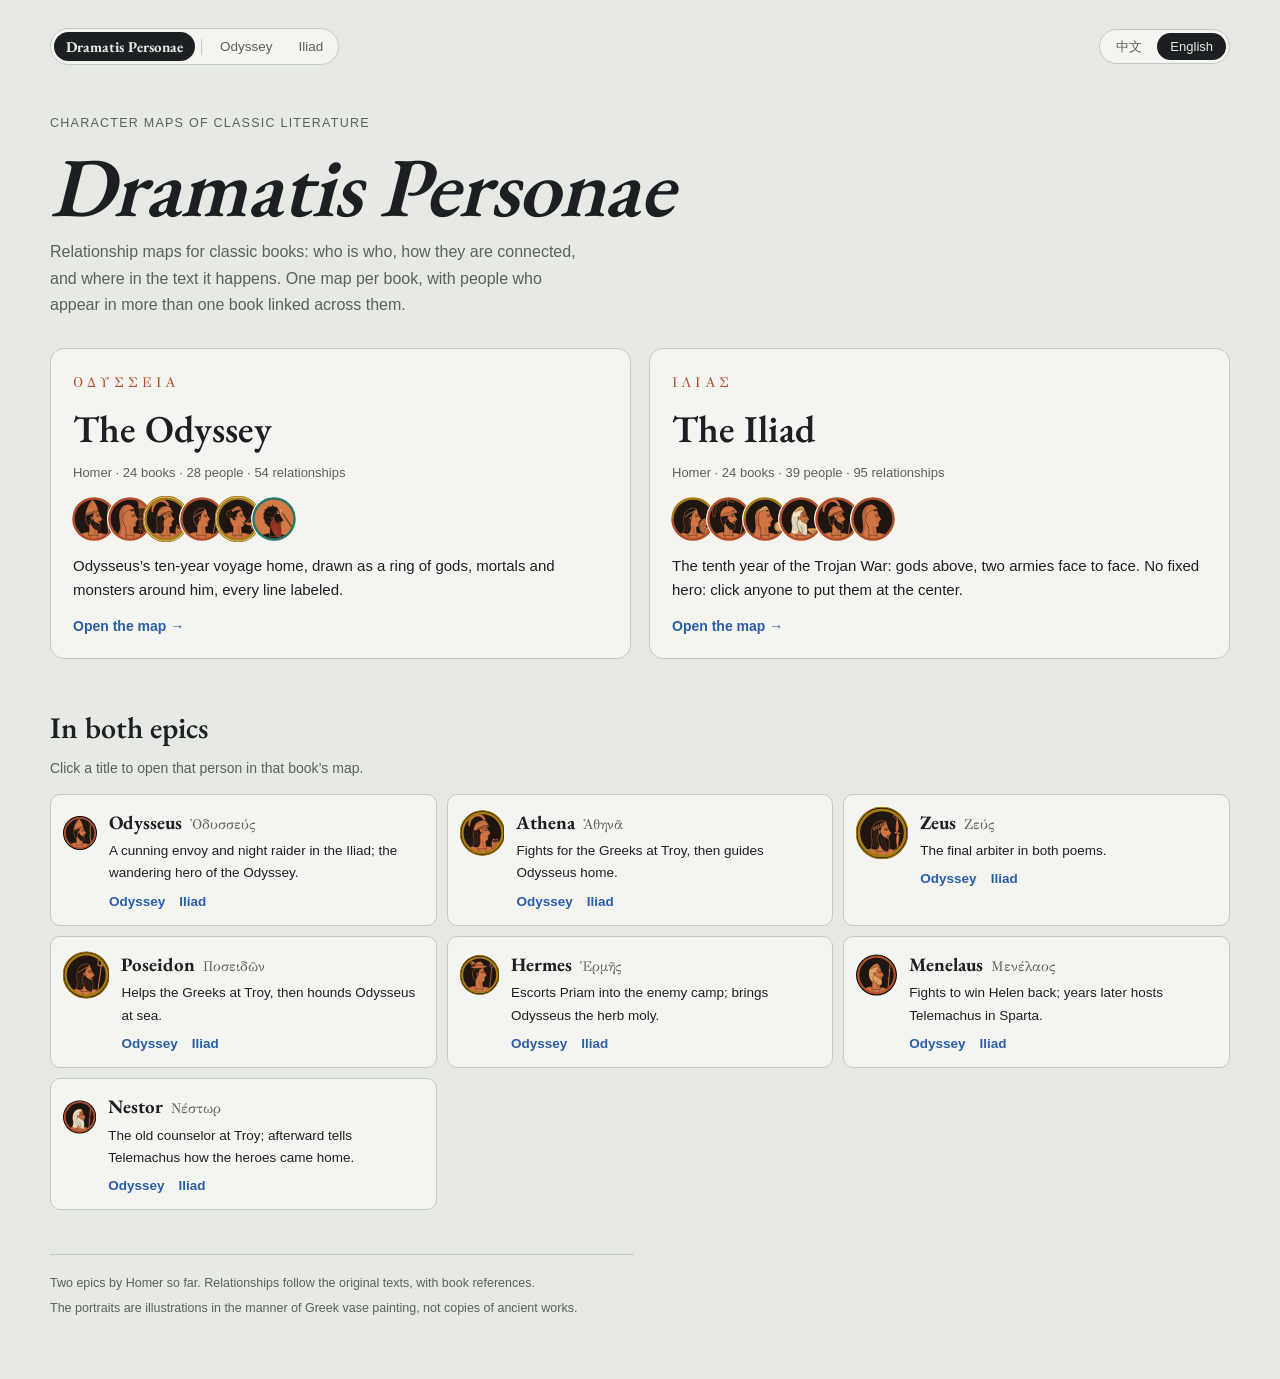
==== commit a9e1e32c: "Add files via upload" ====
--- a/index.html
+++ b/index.html
@@ -3,26 +3,14 @@
 <head>
 <meta charset="utf-8">
 <meta name="viewport" content="width=device-width, initial-scale=1, viewport-fit=cover">
-<title>伊利亚特人物谱</title>
-<meta name="description" content="荷马《伊利亚特》人物关系图，中英双语 · A bilingual, interactive character map of Homer’s Iliad.">
+<title>Dramatis Personae</title>
+<meta name="description" content="人物谱：经典文学人物关系图 · Character maps of classic literature.">
 <style>:root{color-scheme:light}html{-webkit-text-size-adjust:100%}body{margin:0;font-size:14px}img{max-width:100%}[hidden]{display:none!important}</style>
-<style>@font-face{font-family:'EB Garamond';font-style:normal;font-weight:500;font-display:swap;src:url([data-uri]) format('woff2');unicode-range:U+0000-00FF,U+0131,U+0152-0153,U+02BB-02BC,U+02C6,U+02DA,U+02DC,U+0304,U+0308,U+0329,U+2000-206F,U+20AC,U+2122,U+2191,U+2193,U+2212,U+2215,U+FEFF,U+FFFD}@font-face{font-family:'EB Garamond';font-style:normal;font-weight:600;font-display:swap;src:url([data-uri]) format('woff2');unicode-range:U+0000-00FF,U+0131,U+0152-0153,U+02BB-02BC,U+02C6,U+02DA,U+02DC,U+0304,U+0308,U+0329,U+2000-206F,U+20AC,U+2122,U+2191,U+2193,U+2212,U+2215,U+FEFF,U+FFFD}@font-face{font-family:'EB Garamond';font-style:normal;font-weight:700;font-display:swap;src:url([data-uri]) format('woff2');unicode-range:U+0000-00FF,U+0131,U+0152-0153,U+02BB-02BC,U+02C6,U+02DA,U+02DC,U+0304,U+0308,U+0329,U+2000-206F,U+20AC,U+2122,U+2191,U+2193,U+2212,U+2215,U+FEFF,U+FFFD}@font-face{font-family:'GFS Didot';font-style:normal;font-weight:400;font-display:swap;src:url([data-uri]) format('woff2');unicode-range:U+0370-0377,U+037A-037F,U+0384-038A,U+038C,U+038E-03A1,U+03A3-03FF}@font-face{font-family:'GFS Didot';font-style:normal;font-weight:400;font-display:swap;src:url([data-uri]) format('woff2');unicode-range:U+1F00-1FFF}/* Layout: header + legend; a stage with the living map (left) and a detail panel (right); roster below. Same tokens as the Odyssey page. */
+<style>@font-face{font-family:'EB Garamond';font-style:normal;font-weight:500;font-display:swap;src:url([data-uri]) format('woff2');unicode-range:U+0000-00FF,U+0131,U+0152-0153,U+02BB-02BC,U+02C6,U+02DA,U+02DC,U+0304,U+0308,U+0329,U+2000-206F,U+20AC,U+2122,U+2191,U+2193,U+2212,U+2215,U+FEFF,U+FFFD}@font-face{font-family:'EB Garamond';font-style:normal;font-weight:600;font-display:swap;src:url([data-uri]) format('woff2');unicode-range:U+0000-00FF,U+0131,U+0152-0153,U+02BB-02BC,U+02C6,U+02DA,U+02DC,U+0304,U+0308,U+0329,U+2000-206F,U+20AC,U+2122,U+2191,U+2193,U+2212,U+2215,U+FEFF,U+FFFD}@font-face{font-family:'EB Garamond';font-style:normal;font-weight:700;font-display:swap;src:url([data-uri]) format('woff2');unicode-range:U+0000-00FF,U+0131,U+0152-0153,U+02BB-02BC,U+02C6,U+02DA,U+02DC,U+0304,U+0308,U+0329,U+2000-206F,U+20AC,U+2122,U+2191,U+2193,U+2212,U+2215,U+FEFF,U+FFFD}@font-face{font-family:'GFS Didot';font-style:normal;font-weight:400;font-display:swap;src:url([data-uri]) format('woff2');unicode-range:U+0370-0377,U+037A-037F,U+0384-038A,U+038C,U+038E-03A1,U+03A3-03FF}@font-face{font-family:'GFS Didot';font-style:normal;font-weight:400;font-display:swap;src:url([data-uri]) format('woff2');unicode-range:U+1F00-1FFF}/* Landing: header with book nav, two book cards side by side, then the people who cross between books. Same tokens as the book pages. */
 :root{
-  --bg:#E6E9E4;
-  --paper:#F4F5F1;
-  --paper-2:#ECEEE9;
-  --ink:#1D2023;
-  --muted:#5A625C;
-  --hair:#C3CAC3;
-  --god:#A97C12;
-  --mortal:#B2502A;
-  --kin:#3A3E45;
-  --aid:#2A5FA8;
-  --foe:#B52A44;
-  --tie:#774DA3;
-  --glaze:#1F1612;
-  --clay:#CF7442;
-  --shadow:0 10px 30px rgba(30,35,40,.14), 0 2px 6px rgba(30,35,40,.08);
+  --bg:#E6E9E4; --paper:#F4F5F1; --paper-2:#ECEEE9; --ink:#1D2023; --muted:#5A625C; --hair:#C3CAC3;
+  --god:#A97C12; --mortal:#B2502A; --monster:#2B776B; --aid:#2A5FA8; --glaze:#1F1612; --clay:#CF7442;
+  --shadow:0 10px 30px rgba(30,35,40,.12), 0 2px 6px rgba(30,35,40,.06);
   --f-display:"Noto Serif SC","Songti SC","STSong","Source Han Serif SC",serif;
   --f-body:-apple-system,"PingFang SC","Hiragino Sans GB","Microsoft YaHei","Noto Sans SC",system-ui,sans-serif;
   --f-greek:"GFS Didot","Didot","Times New Roman",serif;
@@ -30,815 +18,146 @@
 @media (prefers-color-scheme: dark){
   :root:not([data-theme="light"]){
     --bg:#14161B; --paper:#1D2027; --paper-2:#23262E; --ink:#ECE7DC; --muted:#A2A59D; --hair:#353943;
-    --god:#E0B546; --mortal:#E27D51;
-    --kin:#CDC8BE; --aid:#86ACEA; --foe:#F06B80; --tie:#B997E3;
-    --shadow:0 12px 34px rgba(0,0,0,.45), 0 2px 6px rgba(0,0,0,.3);
-    color-scheme:dark;
+    --god:#E0B546; --mortal:#E27D51; --monster:#4DB5A3; --aid:#86ACEA;
+    --shadow:0 12px 34px rgba(0,0,0,.45), 0 2px 6px rgba(0,0,0,.3); color-scheme:dark;
   }
 }
 :root[data-theme="dark"]{
   --bg:#14161B; --paper:#1D2027; --paper-2:#23262E; --ink:#ECE7DC; --muted:#A2A59D; --hair:#353943;
-  --god:#E0B546; --mortal:#E27D51;
-  --kin:#CDC8BE; --aid:#86ACEA; --foe:#F06B80; --tie:#B997E3;
-  --shadow:0 12px 34px rgba(0,0,0,.45), 0 2px 6px rgba(0,0,0,.3);
-  color-scheme:dark;
+  --god:#E0B546; --mortal:#E27D51; --monster:#4DB5A3; --aid:#86ACEA;
+  --shadow:0 12px 34px rgba(0,0,0,.45), 0 2px 6px rgba(0,0,0,.3); color-scheme:dark;
 }
 body{background:var(--bg);color:var(--ink);font-family:var(--f-body);line-height:1.65}
-.page{max-width:1500px;margin:0 auto;padding-inline:clamp(16px,3vw,40px);padding-block:28px 48px}
-
-/* ---------- language */
+.page{max-width:1180px;margin:0 auto;padding-inline:clamp(16px,3vw,40px);padding-block:28px 56px}
 .page[data-lang="zh"] .l-en,.page[data-lang="en"] .l-zh{display:none!important}
-.topbar{display:flex;justify-content:space-between;align-items:center;gap:12px;flex-wrap:wrap}
-.langsw{display:inline-flex;background:var(--paper);border:1px solid var(--hair);border-radius:999px;padding:3px;gap:2px;margin-left:auto}
-.langsw button{font:inherit;font-size:13px;line-height:1;padding:7px 13px;border:0;border-radius:999px;background:transparent;color:var(--muted);cursor:pointer}
-.langsw button:hover{color:var(--ink)}
-.langsw button[aria-pressed="true"]{background:var(--ink);color:var(--bg)}
 .page[data-lang="en"]{
   --f-display:"EB Garamond","Iowan Old Style","Palatino Linotype",Palatino,"Book Antiqua",Georgia,serif;
   --f-body:-apple-system,BlinkMacSystemFont,"Segoe UI",Roboto,"Helvetica Neue",Arial,"PingFang SC","Microsoft YaHei",sans-serif;
   font-family:var(--f-body);
 }
-.page[data-lang="en"] h1{letter-spacing:-.005em;font-weight:600;font-size:clamp(38px,5.6vw,64px);line-height:1.05}
-.page[data-lang="en"] .cname{font-weight:700;font-size:30px;line-height:1.1}
-.page[data-lang="en"] .elabel{font-weight:700;font-size:25px}
-.page[data-lang="en"] .pair .nmx{font-size:19px}
-.page[data-lang="en"] .rgroup h3{font-size:22px;font-weight:600}
-.page[data-lang="en"] .rname{font-size:19px;font-weight:700}
+.langsw{display:inline-flex;background:var(--paper);border:1px solid var(--hair);border-radius:999px;padding:3px;gap:2px;margin-left:auto}
+.langsw button{font:inherit;font-size:13px;line-height:1;padding:7px 13px;border:0;border-radius:999px;background:transparent;color:var(--muted);cursor:pointer}
+.langsw button:hover{color:var(--ink)}
+.langsw button[aria-pressed="true"]{background:var(--ink);color:var(--bg)}
+button:focus-visible,a:focus-visible{outline:2px solid var(--aid);outline-offset:2px}
+
+.hero{display:grid;gap:10px;margin:34px 0 30px}
+.eyebrow{margin:0;font-size:12.5px;letter-spacing:.14em;color:var(--muted)}
 .page[data-lang="en"] .eyebrow{letter-spacing:.1em;text-transform:uppercase}
-.page[data-lang="en"] .roster h2,.page[data-lang="en"] .panel h2{letter-spacing:0;font-weight:600}
-.page[data-lang="en"] .roster h2{font-size:32px}
+h1{margin:0;font-family:var(--f-display);font-weight:900;font-size:clamp(44px,7vw,84px);line-height:1.02;letter-spacing:.08em}
+.page[data-lang="en"] h1{letter-spacing:-.01em;font-weight:600;font-style:italic}
+.lede{margin:0;max-width:60ch;color:var(--muted);font-size:16px}
 
-/* ---------- header */
-.top{display:grid;gap:10px;margin-bottom:6px}
-.eyebrow{margin:0;font-size:12.5px;letter-spacing:.14em;color:var(--muted)}
-.eyebrow .gr{font-family:var(--f-greek);letter-spacing:.22em;margin-inline:.5em;color:var(--mortal)}
-h1{margin:0;font-family:var(--f-display);font-weight:900;font-size:clamp(34px,5vw,56px);line-height:1.1;letter-spacing:.06em;text-wrap:balance}
-.lede{margin:0;max-width:64ch;color:var(--muted);font-size:15px}
-.legend{display:flex;flex-wrap:wrap;gap:10px 28px;align-items:center;margin-top:10px;padding-block:12px;border-block:1px solid var(--hair)}
-.lg{display:flex;flex-wrap:wrap;align-items:center;gap:6px 12px;min-width:0}
-.lgt{font-size:12px;letter-spacing:.12em;color:var(--muted);margin-right:2px}
-.lgi{display:inline-flex;align-items:center;gap:6px;font-size:13.5px}
-.lgi b{font-weight:600;color:var(--muted);font-variant-numeric:tabular-nums}
-.tog{display:inline-flex;align-items:center;gap:6px;font:inherit;font-size:13.5px;color:var(--ink);background:var(--paper);
-  border:1px solid var(--hair);border-radius:999px;padding:3px 11px 3px 8px;cursor:pointer;transition:opacity .15s,background .15s}
-.tog svg line{stroke-width:2.4;stroke-linecap:round}
-.tog.t-kin svg line{stroke:var(--kin)} .tog.t-aid svg line{stroke:var(--aid)} .tog.t-foe svg line{stroke:var(--foe)} .tog.t-tie svg line{stroke:var(--tie)}
-.tog .tc{color:var(--muted);font-size:12px;font-variant-numeric:tabular-nums}
-.tog[aria-pressed="false"]{opacity:.45;background:transparent}
-.tog[aria-pressed="false"] svg{opacity:.4}
-.tog:hover{border-color:var(--muted)}
-button:focus-visible{outline:2px solid var(--aid);outline-offset:2px}
+.books{display:grid;grid-template-columns:repeat(auto-fit,minmax(320px,1fr));gap:18px}
+.book{position:relative;display:flex;flex-direction:column;gap:12px;background:var(--paper);border:1px solid var(--hair);border-radius:14px;padding:22px 22px 20px;color:inherit;text-decoration:none;transition:border-color .15s,transform .15s,box-shadow .15s;min-width:0}
+.book:hover{border-color:var(--muted);box-shadow:var(--shadow);transform:translateY(-2px)}
+.book .gr{font-family:var(--f-greek);font-size:14px;letter-spacing:.3em;color:var(--mortal)}
+.book h2{margin:0;font-family:var(--f-display);font-weight:900;font-size:34px;line-height:1.15;letter-spacing:.04em}
+.page[data-lang="en"] .book h2{letter-spacing:0;font-weight:600;font-size:38px}
+.book .meta{font-size:13px;color:var(--muted);font-variant-numeric:tabular-nums}
+.book .desc{margin:0;font-size:15px}
+.strip{display:flex;padding-left:8px}
+.strip svg{margin-left:-10px;flex:none}
+.book .go{margin-top:auto;font-size:14px;font-weight:600;color:var(--aid)}
 
-/* ---------- stage */
-.stage{display:grid;grid-template-columns:minmax(0,1fr) 380px;gap:20px;margin-top:14px;align-items:start}
-.mapcol{position:relative;min-width:0}
-.toolbar{display:flex;gap:8px;flex-wrap:wrap;align-items:center;margin-bottom:8px}
-.toolbar .grp{display:flex;gap:2px;background:var(--paper);border:1px solid var(--hair);border-radius:8px;padding:3px}
-.tbhint{margin:0 0 0 auto;font-size:12.5px;color:var(--muted)}
-.toolbar button{font:inherit;font-size:13.5px;min-width:32px;height:30px;padding:0 10px;border:0;border-radius:6px;background:transparent;color:var(--ink);cursor:pointer;white-space:nowrap}
-.toolbar button:hover{background:var(--paper-2)}
-.toolbar button:disabled{opacity:.4;cursor:default;background:transparent}
-.mapscroll{overflow:auto;border-radius:10px;background:var(--paper-2);-webkit-overflow-scrolling:touch}
-.mapscroll.pannable{cursor:grab}
-.mapscroll.dragging{cursor:grabbing;user-select:none}
-#map{display:block;width:100%;height:auto;min-width:760px;font-family:var(--f-display);touch-action:manipulation}
+.cross{margin-top:44px}
+.cross h2{font-family:var(--f-display);font-weight:900;font-size:26px;margin:0 0 4px;letter-spacing:.04em}
+.page[data-lang="en"] .cross h2{letter-spacing:0;font-weight:600;font-size:30px}
+.cross .sub{margin:0 0 14px;color:var(--muted);font-size:14px}
+.xlist{list-style:none;margin:0;padding:0;display:grid;grid-template-columns:repeat(auto-fill,minmax(330px,1fr));gap:10px}
+.xlist li{display:flex;gap:12px;align-items:flex-start;background:var(--paper);border:1px solid var(--hair);border-radius:10px;padding:12px;min-width:0}
+.xlist .who{display:flex;flex-direction:column;gap:2px;min-width:0}
+.xlist .nm{font-family:var(--f-display);font-weight:700;font-size:17px}
+.page[data-lang="en"] .xlist .nm{font-size:19px}
+.xlist .nm .gk{font-family:var(--f-greek);font-weight:400;font-size:14px;color:var(--muted);margin-left:8px}
+.xlist .ln{font-size:13.5px}
+.xlist .links{display:flex;flex-wrap:wrap;gap:6px 14px;margin-top:4px}
+.xlist .links a{font-size:13.5px;font-weight:600;color:var(--aid);text-decoration:none}
+.xlist .links a:hover{text-decoration:underline}
+.mini .ring,.mini .halo{fill:none}
+.mini .halo{stroke-width:2.5}
+.mini.cat-god .ring,.mini.cat-god .halo{stroke:var(--god)}
+.mini.cat-mortal .ring{stroke:var(--mortal)}
+.mini.cat-monster .ring{stroke:var(--monster)}
+.mini.cat-demi .ring-g{stroke:var(--god)} .mini.cat-demi .ring-m{stroke:var(--mortal)}
+.strip .mini circle.bgc{fill:var(--paper)}
+.foot{margin-top:44px;padding-top:14px;border-top:1px solid var(--hair);font-size:12.5px;color:var(--muted);max-width:84ch}
+.foot p{margin:4px 0}
+@media (prefers-reduced-motion: reduce){ *{transition:none!important} }
 
-/* svg: decorations */
-.deco{transition:opacity .4s}
-.deco text{fill:var(--muted);font-family:var(--f-body);letter-spacing:.14em}
-.deco .camp{font-size:15px;font-weight:600;fill:var(--ink);opacity:.55;letter-spacing:.2em}
-.deco .gk{font-family:var(--f-greek);font-size:13px;letter-spacing:.3em;opacity:.7}
-.deco line,.deco path{stroke:var(--hair);fill:none}
-.rings circle{fill:none;stroke:var(--hair);stroke-dasharray:2 7;stroke-width:1.2;transition:opacity .4s}
-#map.mode-ov .rings,#map.mode-fc .deco{opacity:0}
-
-/* svg: edges */
-.edge{fill:none;transition:opacity .25s}
-.edge.t-kin{stroke:var(--kin)} .edge.t-aid{stroke:var(--aid)}
-.edge.t-foe{stroke:var(--foe);stroke-dasharray:7 5} .edge.t-tie{stroke:var(--tie);stroke-dasharray:1.5 5;stroke-linecap:round}
-#map.mode-ov .edge{opacity:.22;stroke-width:1.3}
-#map.mode-ov .edge.t-tie{stroke-width:1.9}
-#map.mode-fc .edge{opacity:.16;stroke-width:1.1;pointer-events:none}
-#map.mode-fc .edge.t-tie{stroke-width:1.6}
-#map.mode-fc .edge.on2{opacity:.6!important;stroke-width:1.8!important}
-#map.mode-fc .edge.vis{opacity:.8;stroke-width:2;pointer-events:stroke}
-#map.mode-fc .edge.t-tie.vis{stroke-width:2.6}
-#map.mode-ov.hov .edge{opacity:.05}
-#map .edge.on{opacity:.95!important;stroke-width:2.6!important}
-.edge.off{display:none}
-
-.elab{cursor:pointer;transition:opacity .25s;opacity:0;pointer-events:none}
-.elab.vis{opacity:1;pointer-events:auto}
-.elab rect{fill:var(--paper);stroke-width:1}
-.elab text{font-family:var(--f-body);font-size:13px;font-weight:500}
-.elab.t-kin rect{stroke:var(--kin)} .elab.t-kin text{fill:var(--kin)}
-.elab.t-aid rect{stroke:var(--aid)} .elab.t-aid text{fill:var(--aid)}
-.elab.t-foe rect{stroke:var(--foe)} .elab.t-foe text{fill:var(--foe)}
-.elab.t-tie rect{stroke:var(--tie)} .elab.t-tie text{fill:var(--tie)}
-.elab:hover rect,.elab.on rect{stroke-width:2.2}
-#map.hov .elab.vis:not(.on){opacity:.25}
-.elab:focus{outline:none}
-.elab:focus-visible rect{stroke-width:2.8}
-
-/* svg: nodes */
-.node{cursor:pointer;transition:opacity .3s}
-.node:focus{outline:none}
-.node .hit{fill:transparent}
-.node .ring,.node .halo{fill:none}
-.node .halo{stroke-width:1.4}
-.cat-god .ring,.cat-god .halo{stroke:var(--god)}
-.cat-mortal .ring{stroke:var(--mortal)}
-.cat-demi .ring-g{stroke:var(--god)} .cat-demi .ring-m{stroke:var(--mortal)}
-.node .dead circle{fill:var(--ink);stroke:var(--bg);stroke-width:2}
-.node .dead path{stroke:var(--bg);stroke-width:2.2;stroke-linecap:round}
-.node .nm{fill:var(--ink);font-weight:700;paint-order:stroke;stroke:var(--paper-2);stroke-width:5px;stroke-linejoin:round;transition:opacity .2s}
-.node .sb{fill:var(--muted);font-family:var(--f-body);paint-order:stroke;stroke:var(--paper-2);stroke-width:4px;stroke-linejoin:round;transition:opacity .2s}
-.page[data-lang="en"] .node .nm{font-weight:700}
-#map.moving .node .nm,#map.moving .node .sb{opacity:0}
-.node.r-outer{opacity:.62}
-.node.r-outer .sb{display:none}
-.node.r-outer:hover{opacity:1}
-#map.mode-ov .node .sb{display:none}
-#map.hov .node:not(.on){opacity:.28}
-#map.hov .node.r-outer:not(.on){opacity:.2}
-.node:hover .ring{stroke-width:6}
-.node:focus-visible .ring{stroke-width:7}
-
-/* ---------- panel */
-.panel{position:sticky;top:12px;max-height:calc(100vh - 24px);overflow:auto;background:var(--paper);border:1px solid var(--hair);border-radius:12px;padding:18px 18px 16px}
-.panel h2{font-family:var(--f-display);font-weight:900;font-size:20px;margin:0 0 8px;letter-spacing:.04em}
-.panel p{margin:0 0 10px;font-size:14.5px}
-.howto{margin:0 0 14px;padding-left:1.2em;font-size:14px;color:var(--ink)}
-.howto li{margin-bottom:6px}
-.starts{display:flex;flex-wrap:wrap;gap:8px;margin-top:4px}
-.chipbtn{display:inline-flex;align-items:center;gap:6px;font:inherit;font-size:13.5px;background:var(--paper-2);border:1px solid var(--hair);border-radius:999px;padding:3px 12px 3px 4px;cursor:pointer;color:var(--ink)}
-.chipbtn:hover{border-color:var(--muted)}
-.trail{display:flex;flex-wrap:wrap;align-items:center;gap:4px 2px;font-size:12.5px;color:var(--muted);margin:-4px 0 12px;padding-right:28px}
-.trail button{font:inherit;font-size:12.5px;border:0;background:none;color:var(--muted);cursor:pointer;padding:1px 4px;border-radius:4px}
-.trail button:hover{color:var(--ink);background:var(--paper-2)}
-.trail .cur{color:var(--ink);font-weight:600;padding:1px 4px}
-.trail .sep{opacity:.6}
-.panel .x{position:absolute;top:10px;right:10px;width:30px;height:30px;border:0;border-radius:50%;background:transparent;color:var(--muted);font-size:20px;line-height:1;cursor:pointer}
-.panel .x:hover{background:var(--paper-2);color:var(--ink)}
-.ch{display:flex;gap:14px;align-items:center;padding-right:20px}
-.ch .big{flex:none}
-.cname{font-family:var(--f-display);font-weight:900;font-size:26px;line-height:1.2;margin:0}
-.cgr{font-family:var(--f-greek);font-size:16px;color:var(--muted)}
-.cgr .cen{font-family:var(--f-body);font-size:12.5px;margin-left:6px}
-.pill{display:inline-flex;align-items:center;gap:4px;font-size:12px;border-radius:999px;padding:1px 9px;border:1px solid currentColor;line-height:1.6;white-space:nowrap}
-.pill.cat-god{color:var(--god)} .pill.cat-mortal{color:var(--mortal)} .pill.cat-demi{color:var(--god);border-color:var(--mortal)}
-.pill.camp{color:var(--muted)}
-.pill.dead{color:var(--ink);background:var(--paper-2)}
-.pill.t-kin{color:var(--kin)} .pill.t-aid{color:var(--aid)} .pill.t-foe{color:var(--foe)} .pill.t-tie{color:var(--tie)}
-.cmeta{display:flex;flex-wrap:wrap;gap:6px;align-items:center;margin-top:4px;font-size:13px;color:var(--muted)}
-.cbio{margin:12px 0 6px!important}
-.cicon{margin:0 0 12px!important;font-size:12.5px!important;color:var(--muted);padding:8px 10px;background:var(--paper-2);border-radius:8px}
-.cicon b{font-weight:600;color:var(--ink);margin-right:4px}
-.rels{list-style:none;margin:0;padding:0;border-top:1px solid var(--hair)}
-.rels li{border-bottom:1px solid var(--hair)}
-.rels button{display:grid;grid-template-columns:30px 1fr;gap:4px 10px;width:100%;text-align:left;font:inherit;color:inherit;background:transparent;border:0;padding:9px 2px;cursor:pointer}
-.rels button:hover{background:var(--paper-2)}
-.rels .who{display:flex;flex-wrap:wrap;gap:6px;align-items:center;font-weight:600;font-size:14px;min-width:0}
-.rels .rt{grid-column:2;font-size:13px;color:var(--muted);line-height:1.55}
-.rels .bk{font-size:12px;color:var(--muted);white-space:nowrap}
-.pair{display:flex;align-items:center;gap:8px;padding-right:24px}
-.pair .nmx{font-family:var(--f-display);font-weight:700;font-size:17px}
-.pair .bar{flex:1;height:0;border-top:2px solid currentColor;min-width:18px}
-.pair .bar.t-foe{border-top-style:dashed} .pair .bar.t-tie{border-top-style:dotted;border-top-width:3px}
-.pair .who2{display:flex;flex-direction:column;align-items:center;gap:2px;cursor:pointer;background:none;border:0;color:inherit;font:inherit;padding:0}
-.elabel{font-family:var(--f-display);font-weight:900;font-size:22px;margin:14px 0 2px!important}
-.etext{margin:6px 0 10px}
-.src{font-size:12.5px!important;color:var(--muted)}
-.backlink{font:inherit;font-size:13px;border:0;background:none;color:var(--aid);cursor:pointer;padding:0}
-.mini .ring,.rp .ring,.lgp .ring,.big .ring{fill:none}
-.mini .halo,.rp .halo,.lgp .halo,.big .halo{fill:none;stroke-width:2.5}
-.mini.cat-demi .ring-g,.rp.cat-demi .ring-g,.lgp.cat-demi .ring-g{stroke:var(--god)}
-.mini.cat-demi .ring-m,.rp.cat-demi .ring-m,.lgp.cat-demi .ring-m{stroke:var(--mortal)}
-.mini .dead circle,.rp .dead circle{fill:var(--ink);stroke:var(--paper);stroke-width:3}
-.mini .dead path,.rp .dead path{stroke:var(--paper);stroke-width:3.4;stroke-linecap:round}
-.lgp{flex:none}
-.deadmark{display:inline-grid;place-items:center;width:16px;height:16px;border-radius:50%;background:var(--ink);color:var(--bg);font-size:11px;line-height:1}
-
-/* ---------- roster */
-.roster{margin-top:40px}
-.roster h2{font-family:var(--f-display);font-weight:900;font-size:28px;margin:0 0 6px;letter-spacing:.04em}
-.rgroup{margin-top:22px}
-.rgroup h3{display:flex;flex-wrap:wrap;align-items:baseline;gap:8px;margin:0 0 12px;font-family:var(--f-display);font-size:19px;font-weight:700}
-.rgroup .cnt{font-family:var(--f-body);font-size:13px;color:var(--muted);font-variant-numeric:tabular-nums}
-.rgroup .rdesc{font-family:var(--f-body);font-weight:400;font-size:13px;color:var(--muted)}
-.rgrid{display:grid;grid-template-columns:repeat(auto-fill,minmax(300px,1fr));gap:10px}
-.rcard{display:flex;gap:12px;align-items:flex-start;text-align:left;font:inherit;color:inherit;background:var(--paper);border:1px solid var(--hair);border-radius:10px;padding:12px;cursor:pointer;min-width:0}
-.rcard:hover{border-color:var(--muted)}
-.rcard .rp{flex:none}
-.rtext{display:flex;flex-direction:column;min-width:0}
-.rname{font-family:var(--f-display);font-weight:700;font-size:17px;display:flex;flex-wrap:wrap;align-items:baseline;gap:8px}
-.rgr{font-family:var(--f-greek);font-weight:400;font-size:14px;color:var(--muted)}
-.rsub{font-size:12.5px;color:var(--muted)}
-.rbio{font-size:13.5px;margin-top:4px;line-height:1.6}
-
-.foot{margin-top:40px;padding-top:14px;border-top:1px solid var(--hair);font-size:12.5px;color:var(--muted);max-width:84ch}
-.foot p{margin:4px 0}
-
-@media (max-width: 1100px){
-  .stage{grid-template-columns:1fr}
-  .panel{position:relative;top:auto;max-height:none}
-  .mapscroll{max-height:78vh}
-}
-@media (prefers-reduced-motion: reduce){ *{transition:none!important;scroll-behavior:auto!important} }
+.topbar{display:flex;justify-content:space-between;align-items:center;gap:10px 12px;flex-wrap:wrap}
+.booknav{display:flex;align-items:center;gap:2px;flex-wrap:wrap;background:var(--paper);border:1px solid var(--hair);border-radius:999px;padding:3px;min-width:0}
+.booknav a{font-size:13.5px;line-height:1;padding:7px 12px;border-radius:999px;color:var(--muted);text-decoration:none;white-space:nowrap}
+.booknav a:hover{color:var(--ink)}
+.booknav a[aria-current="page"]{background:var(--ink);color:var(--bg)}
+.booknav .brand{font-family:var(--f-display);font-weight:700;color:var(--ink);letter-spacing:.06em}
+.page[data-lang="en"] .booknav .brand{letter-spacing:0;font-size:15px}
+.booknav .bn-sep{width:1px;height:16px;background:var(--hair);margin-inline:4px}
+.booknav a:focus-visible{outline:2px solid var(--aid);outline-offset:1px}
+.eyebrow{margin-top:14px!important}
+.xbook{display:flex;flex-direction:column;gap:6px;margin:0 0 14px;padding:10px 12px;border:1px dashed var(--hair);border-radius:8px}
+.xbook .xl{font-size:12px;color:var(--muted);letter-spacing:.08em}
+.xbtn{font-size:14px;font-weight:600;color:var(--aid);text-decoration:none}
+.xbtn:hover{text-decoration:underline}
+.xtag{display:inline-block;font-size:11.5px;color:var(--muted);border:1px solid var(--hair);border-radius:999px;padding:0 7px;line-height:1.6;margin-left:4px;font-weight:400;font-family:var(--f-body)}
 </style>
 </head>
 <body>
-<svg width="0" height="0" style="position:absolute" aria-hidden="true" xmlns:xlink="http://www.w3.org/1999/xlink"><defs><symbol id="pt-zeus" viewBox="0 0 100 100"><clipPath id="pc-zeus"><circle cx="50" cy="50" r="50"/></clipPath><g clip-path="url(#pc-zeus)"><rect width="100" height="100" fill="#1f1612"/><g transform="translate(48 50) scale(1.1) translate(-48 -50)"><g transform="translate(-4 0)"><path d="M84,50 C87.6,42 87.6,34 85,24 C83.4,20 82.2,19 82.2,19 C82.4,26 80.6,34 80.4,42 C80.6,46 82,48.6 84,50 Z" fill="#cf7442" stroke="#1f1612" stroke-width="0.6" stroke-linejoin="round" stroke-linecap="round"/><path d="M84,50 C80.4,58 80.4,66 83,76 C84.6,80 85.8,81 85.8,81 C85.6,74 87.4,66 87.6,58 C87.4,54 86,51.4 84,50 Z" fill="#cf7442" stroke="#1f1612" stroke-width="0.6" stroke-linejoin="round" stroke-linecap="round"/><path d="M79.6,49.4 L88.4,50.6" fill="none" stroke="#cf7442" stroke-width="2.4" stroke-linejoin="round" stroke-linecap="round"/><path d="M81.6,22 L76,17 L79.2,15.4 L73.4,9" fill="none" stroke="#cf7442" stroke-width="1.3" stroke-linejoin="round" stroke-linecap="round"/><path d="M84.6,22 L90,16.4 L86.8,14.8 L92.4,8.6" fill="none" stroke="#cf7442" stroke-width="1.3" stroke-linejoin="round" stroke-linecap="round"/><path d="M86.4,78 L92,83 L88.8,84.6 L94.6,91" fill="none" stroke="#cf7442" stroke-width="1.3" stroke-linejoin="round" stroke-linecap="round"/><path d="M83.4,78 L78,83.6 L81.2,85.2 L75.6,91.4" fill="none" stroke="#cf7442" stroke-width="1.3" stroke-linejoin="round" stroke-linecap="round"/><path d="M82.2,19 L82.2,6 M85.8,81 L85.8,94" fill="none" stroke="#cf7442" stroke-width="1.2" stroke-linejoin="round" stroke-linecap="round"/></g><path d="M6,100 C9,88 22,80 37,78.6 C44,82.6 53,83 60,80.2 C74,80.8 88,88 94,100 Z" fill="#cf7442" stroke="#1f1612" stroke-width="0.8" stroke-linejoin="round" stroke-linecap="round"/><path d="M37,78.6 C44,83.6 53,84 60,80.2" fill="none" stroke="#1f1612" stroke-width="0.7" stroke-linejoin="round" stroke-linecap="round"/><path d="M40,84 C42.4,89 43,94 41.6,100" fill="none" stroke="#1f1612" stroke-width="0.7" stroke-linejoin="round" stroke-linecap="round"/><path d="M57,85 C58.4,90 58.4,95 57,100" fill="none" stroke="#1f1612" stroke-width="0.7" stroke-linejoin="round" stroke-linecap="round"/><path d="M26,86 C29,90 30,95 29,100" fill="none" stroke="#1f1612" stroke-width="0.7" stroke-linejoin="round" stroke-linecap="round"/><path d="M72,85 C71,90 71.4,95 73,100" fill="none" stroke="#1f1612" stroke-width="0.7" stroke-linejoin="round" stroke-linecap="round"/><path d="M57,28 C59.6,32 61.2,36.5 62.2,41 L68,50.6 C68.6,51.9 67.6,53.2 65.3,53.3 C64.7,54.2 64.9,55.2 64.9,55.7 C64.4,56.5 63.5,57 62.5,57.2 C63.4,57.6 64.1,58.3 63.9,59.1 C63.3,60 62.5,60.4 62.3,60.9 C63.3,62.6 63.5,64.9 61.6,66.4 C60.1,67.5 58.3,67.9 57.1,68 C57.6,73 58.2,78 59.2,86 L37.5,86 C39,78 39.6,72 38.8,66 C33,60 30,50 32,41 C34,31 44,25 52,26 C54.5,26.4 56,27 57,28 Z" fill="#cf7442" stroke="#1f1612" stroke-width="0.8" stroke-linejoin="round" stroke-linecap="round"/><path d="M57.4,29.2 C56,32.6 53.6,35.2 50.6,36.8 C48.6,39.6 48,43 47.6,46 L47,50 C45,55 44.5,60 45.5,66 C46.5,72 45,78 41,82 C37,84 32,83 28,80 C30,74 31,68 30,62 C28,54 28.5,46 31,39 C34,31 44,25 52,26 C54.5,26.4 56.3,27.5 57.4,29.2 Z" fill="#1f1612" stroke="#cf7442" stroke-width="0.9" stroke-linejoin="round" stroke-linecap="round"/><path d="M34,44 C35,54 34,64 33,76 M38.5,46 C39.5,56 39,66 37,78 M42.5,52 C42.8,60 42.6,68 40.8,79" fill="none" stroke="#cf7442" stroke-width="0.5" stroke-linejoin="round" stroke-linecap="round" opacity=".7"/><circle cx="56.4" cy="30.4" r="1.05" fill="none" stroke="#cf7442" stroke-width="0.55"/><circle cx="54.6" cy="33.1" r="1.05" fill="none" stroke="#cf7442" stroke-width="0.55"/><circle cx="52.2" cy="35.4" r="1.05" fill="none" stroke="#cf7442" stroke-width="0.55"/><circle cx="49.8" cy="37.6" r="1.05" fill="none" stroke="#cf7442" stroke-width="0.55"/><path d="M47.6,47 C48.5,52 51,56 55.2,58 C57.4,58.8 59.8,59.8 61.8,61 C63.2,63.4 64,66 63.8,69 C64.8,74 64.4,80 62,86.5 C57,87 52,84.5 48.5,79.5 C44.5,73.5 42,66.2 41,59 C42.5,55 44.5,50.5 47.6,47 Z" fill="#1f1612" stroke="#cf7442" stroke-width="0.8" stroke-linejoin="round" stroke-linecap="round"/><path d="M58.6,54.8 C60.6,54.4 63.2,54.9 65,55.9 C63.8,57 62.7,57.3 61.6,57.9 C60.3,57.3 59.2,56.4 58.6,54.8 Z" fill="#1f1612" stroke="#cf7442" stroke-width="0.6" stroke-linejoin="round" stroke-linecap="round"/><path d="M50,62 C52,70 55,77 57,84 M54,61 C56,68 58.5,75 60,82 M46.5,60 C48,67 50.5,74 52.5,79" fill="none" stroke="#cf7442" stroke-width="0.5" stroke-linejoin="round" stroke-linecap="round" opacity=".75"/><path d="M46.4,44.6 C43.6,43.4 41.8,45.8 42.4,48.6 C42.9,51 44.4,52.6 46.2,52.3" fill="#cf7442" stroke="#1f1612" stroke-width="0.8" stroke-linejoin="round" stroke-linecap="round"/><path d="M45.1,46.3 C43.9,46.8 43.9,48.8 45,49.8" fill="none" stroke="#1f1612" stroke-width="0.6" stroke-linejoin="round" stroke-linecap="round"/><path d="M54.6,43.9 Q57.5,41.8 60.5,43.2" fill="none" stroke="#1f1612" stroke-width="0.9" stroke-linejoin="round" stroke-linecap="round"/><path d="M55.3,44.3 Q57.9,45.6 60.1,44.5" fill="none" stroke="#1f1612" stroke-width="0.7" stroke-linejoin="round" stroke-linecap="round"/><circle cx="58.8" cy="43.8" r="1.05" fill="#1f1612"/><path d="M53.4,40.6 Q57.2,38.8 61.3,40.3" fill="none" stroke="#1f1612" stroke-width="0.85" stroke-linejoin="round" stroke-linecap="round"/><path d="M65.3,52.4 Q64.4,52.1 63.9,52.9" fill="none" stroke="#1f1612" stroke-width="0.7" stroke-linejoin="round" stroke-linecap="round"/><path d="M62.5,57.2 L60.6,57.5" fill="none" stroke="#1f1612" stroke-width="0.8" stroke-linejoin="round" stroke-linecap="round"/><path d="M50,67 C51.6,72 52.4,77 52.4,82" fill="none" stroke="#1f1612" stroke-width="0.55" stroke-linejoin="round" stroke-linecap="round"/><path d="M57.4,30.2 C50,32.8 41.5,36.8 32.8,43.6" fill="none" stroke="#cf7442" stroke-width="0.8" stroke-linejoin="round" stroke-linecap="round"/><ellipse cx="55.6" cy="29.0" rx="2.9" ry="1.15" transform="rotate(-62 55.6 29.0)" fill="#cf7442" stroke="#1f1612" stroke-width="0.35"/><ellipse cx="56.4" cy="32.2" rx="2.9" ry="1.15" transform="rotate(28 56.4 32.2)" fill="#cf7442" stroke="#1f1612" stroke-width="0.35"/><ellipse cx="51.3" cy="31.3" rx="2.9" ry="1.15" transform="rotate(-62 51.3 31.3)" fill="#cf7442" stroke="#1f1612" stroke-width="0.35"/><ellipse cx="52.1" cy="34.5" rx="2.9" ry="1.15" transform="rotate(28 52.1 34.5)" fill="#cf7442" stroke="#1f1612" stroke-width="0.35"/><ellipse cx="47.0" cy="33.6" rx="2.9" ry="1.15" transform="rotate(-62 47.0 33.6)" fill="#cf7442" stroke="#1f1612" stroke-width="0.35"/><ellipse cx="47.8" cy="36.8" rx="2.9" ry="1.15" transform="rotate(28 47.8 36.8)" fill="#cf7442" stroke="#1f1612" stroke-width="0.35"/><ellipse cx="42.8" cy="35.8" rx="2.9" ry="1.15" transform="rotate(-62 42.8 35.8)" fill="#cf7442" stroke="#1f1612" stroke-width="0.35"/><ellipse cx="43.6" cy="39.0" rx="2.9" ry="1.15" transform="rotate(28 43.6 39.0)" fill="#cf7442" stroke="#1f1612" stroke-width="0.35"/><ellipse cx="38.5" cy="38.1" rx="2.9" ry="1.15" transform="rotate(-62 38.5 38.1)" fill="#cf7442" stroke="#1f1612" stroke-width="0.35"/><ellipse cx="39.3" cy="41.3" rx="2.9" ry="1.15" transform="rotate(28 39.3 41.3)" fill="#cf7442" stroke="#1f1612" stroke-width="0.35"/><ellipse cx="34.2" cy="40.4" rx="2.9" ry="1.15" transform="rotate(-62 34.2 40.4)" fill="#cf7442" stroke="#1f1612" stroke-width="0.35"/><ellipse cx="35.0" cy="43.6" rx="2.9" ry="1.15" transform="rotate(28 35.0 43.6)" fill="#cf7442" stroke="#1f1612" stroke-width="0.35"/></g></g></symbol>
-<symbol id="pt-hera" viewBox="0 0 100 100"><clipPath id="pc-hera"><circle cx="50" cy="50" r="50"/></clipPath><g clip-path="url(#pc-hera)"><rect width="100" height="100" fill="#1f1612"/><g transform="translate(48 50) scale(1.1) translate(-48 -50)"><path d="M76,100 L84,18" fill="none" stroke="#cf7442" stroke-width="2.2" stroke-linejoin="round" stroke-linecap="round"/><path d="M79.8,38.5 L84.2,38.5" fill="none" stroke="#cf7442" stroke-width="1.4" stroke-linejoin="round" stroke-linecap="round"/><path d="M77.8,59.0 L82.2,59.0" fill="none" stroke="#cf7442" stroke-width="1.4" stroke-linejoin="round" stroke-linecap="round"/><path d="M84,19 C80,17 79.6,13 81,10 C82.4,13 83,15 84,16 C85,15 85.6,13 87,10 C88.4,13 88,17 84,19 Z" fill="#cf7442" stroke="#1f1612" stroke-width="0.5" stroke-linejoin="round" stroke-linecap="round"/><path d="M84,16 L84,8.6" fill="none" stroke="#cf7442" stroke-width="1.4" stroke-linejoin="round" stroke-linecap="round"/><path d="M6,100 C9,88 22,80 37,78.6 C44,82.6 53,83 60,80.2 C74,80.8 88,88 94,100 Z" fill="#cf7442" stroke="#1f1612" stroke-width="0.8" stroke-linejoin="round" stroke-linecap="round"/><path d="M37,78.6 C44,83.6 53,84 60,80.2" fill="none" stroke="#1f1612" stroke-width="0.7" stroke-linejoin="round" stroke-linecap="round"/><path d="M40,84 C42.4,89 43,94 41.6,100" fill="none" stroke="#1f1612" stroke-width="0.7" stroke-linejoin="round" stroke-linecap="round"/><path d="M57,85 C58.4,90 58.4,95 57,100" fill="none" stroke="#1f1612" stroke-width="0.7" stroke-linejoin="round" stroke-linecap="round"/><path d="M26,86 C29,90 30,95 29,100" fill="none" stroke="#1f1612" stroke-width="0.7" stroke-linejoin="round" stroke-linecap="round"/><path d="M72,85 C71,90 71.4,95 73,100" fill="none" stroke="#1f1612" stroke-width="0.7" stroke-linejoin="round" stroke-linecap="round"/><path d="M57,28 C59.6,32 61.2,36.5 62.2,41 L68,50.6 C68.6,51.9 67.6,53.2 65.3,53.3 C64.7,54.2 64.9,55.2 64.9,55.7 C64.4,56.5 63.5,57 62.5,57.2 C63.4,57.6 64.1,58.3 63.9,59.1 C63.3,60 62.5,60.4 62.3,60.9 C63.3,62.6 63.5,64.9 61.6,66.4 C60.1,67.5 58.3,67.9 57.1,68 C57.6,73 58.2,78 59.2,86 L37.5,86 C39,78 39.6,72 38.8,66 C33,60 30,50 32,41 C34,31 44,25 52,26 C54.5,26.4 56,27 57,28 Z" fill="#cf7442" stroke="#1f1612" stroke-width="0.8" stroke-linejoin="round" stroke-linecap="round"/><path d="M40,26 C32,28 27.6,36 27.4,46 C27.2,56 30,64 28,74 C26.6,81 22,89 17,100 L44,100 C40.6,93 39.4,86 40.4,79.4 C41.2,73.8 40.4,69.4 38.8,66.2 C34.6,60 34,52 35.6,44 C36.8,37.6 39,31 40,26 Z" fill="#cf7442" stroke="#1f1612" stroke-width="0.8" stroke-linejoin="round" stroke-linecap="round"/><path d="M31.6,36 C30,46 30.8,58 32.6,66 M36,48 C35.2,58 36,66 37.4,72" fill="none" stroke="#1f1612" stroke-width="0.55" stroke-linejoin="round" stroke-linecap="round"/><path d="M58.8,30.6 C57.2,32.4 55,33.6 52.2,34.2 C51.8,32.8 52,31.2 52.6,30 C54.8,29.6 57,29.8 58.8,30.6 Z" fill="#1f1612" stroke="#cf7442" stroke-width="0.5" stroke-linejoin="round" stroke-linecap="round"/><path d="M37.6,31.6 L38.4,15.6 C45,13.6 52,13.2 58.6,14.4 L59.4,29.4 C52,29.2 44.6,29.8 37.6,31.6 Z" fill="#cf7442" stroke="#1f1612" stroke-width="0.8" stroke-linejoin="round" stroke-linecap="round"/><path d="M38.2,20.4 C45,18.6 52,18.2 58.8,19.2 M38,26 C45,24.4 52,24 59.2,25" fill="none" stroke="#1f1612" stroke-width="0.6" stroke-linejoin="round" stroke-linecap="round"/><path d="M41.5,20.6 L42.3,24.6" fill="none" stroke="#1f1612" stroke-width="0.5" stroke-linejoin="round" stroke-linecap="round"/><path d="M45.5,20.6 L46.3,24.6" fill="none" stroke="#1f1612" stroke-width="0.5" stroke-linejoin="round" stroke-linecap="round"/><path d="M49.5,20.6 L50.3,24.6" fill="none" stroke="#1f1612" stroke-width="0.5" stroke-linejoin="round" stroke-linecap="round"/><path d="M53.5,20.6 L54.3,24.6" fill="none" stroke="#1f1612" stroke-width="0.5" stroke-linejoin="round" stroke-linecap="round"/><path d="M57,20.6 L57.8,24.6" fill="none" stroke="#1f1612" stroke-width="0.5" stroke-linejoin="round" stroke-linecap="round"/><path d="M54.6,43.9 Q57.5,41.8 60.5,43.2" fill="none" stroke="#1f1612" stroke-width="0.9" stroke-linejoin="round" stroke-linecap="round"/><path d="M55.3,44.3 Q57.9,45.6 60.1,44.5" fill="none" stroke="#1f1612" stroke-width="0.7" stroke-linejoin="round" stroke-linecap="round"/><circle cx="58.8" cy="43.8" r="1.05" fill="#1f1612"/><path d="M53.4,40.6 Q57.2,38.8 61.3,40.3" fill="none" stroke="#1f1612" stroke-width="0.85" stroke-linejoin="round" stroke-linecap="round"/><path d="M65.3,52.4 Q64.4,52.1 63.9,52.9" fill="none" stroke="#1f1612" stroke-width="0.7" stroke-linejoin="round" stroke-linecap="round"/><path d="M62.5,57.2 L60.6,57.5" fill="none" stroke="#1f1612" stroke-width="0.8" stroke-linejoin="round" stroke-linecap="round"/><path d="M50,67 C51.6,72 52.4,77 52.4,82" fill="none" stroke="#1f1612" stroke-width="0.55" stroke-linejoin="round" stroke-linecap="round"/></g></g></symbol>
-<symbol id="pt-athena" viewBox="0 0 100 100"><clipPath id="pc-athena"><circle cx="50" cy="50" r="50"/></clipPath><g clip-path="url(#pc-athena)"><rect width="100" height="100" fill="#1f1612"/><g transform="translate(48 50) scale(1.1) translate(-48 -50)"><path d="M6,100 C9,88 22,80 37,78.6 C44,82.6 53,83 60,80.2 C74,80.8 88,88 94,100 Z" fill="#cf7442" stroke="#1f1612" stroke-width="0.8" stroke-linejoin="round" stroke-linecap="round"/><path d="M37,78.6 C44,83.6 53,84 60,80.2" fill="none" stroke="#1f1612" stroke-width="0.7" stroke-linejoin="round" stroke-linecap="round"/><path d="M40,84 C42.4,89 43,94 41.6,100" fill="none" stroke="#1f1612" stroke-width="0.7" stroke-linejoin="round" stroke-linecap="round"/><path d="M57,85 C58.4,90 58.4,95 57,100" fill="none" stroke="#1f1612" stroke-width="0.7" stroke-linejoin="round" stroke-linecap="round"/><path d="M26,86 C29,90 30,95 29,100" fill="none" stroke="#1f1612" stroke-width="0.7" stroke-linejoin="round" stroke-linecap="round"/><path d="M72,85 C71,90 71.4,95 73,100" fill="none" stroke="#1f1612" stroke-width="0.7" stroke-linejoin="round" stroke-linecap="round"/><path d="M57,28 C59.6,32 61.2,36.5 62.2,41 L68,50.6 C68.6,51.9 67.6,53.2 65.3,53.3 C64.7,54.2 64.9,55.2 64.9,55.7 C64.4,56.5 63.5,57 62.5,57.2 C63.4,57.6 64.1,58.3 63.9,59.1 C63.3,60 62.5,60.4 62.3,60.9 C63.3,62.6 63.5,64.9 61.6,66.4 C60.1,67.5 58.3,67.9 57.1,68 C57.6,73 58.2,78 59.2,86 L37.5,86 C39,78 39.6,72 38.8,66 C33,60 30,50 32,41 C34,31 44,25 52,26 C54.5,26.4 56,27 57,28 Z" fill="#cf7442" stroke="#1f1612" stroke-width="0.8" stroke-linejoin="round" stroke-linecap="round"/><path d="M57.4,29.2 C56,32.6 53.6,35.2 50.6,36.8 C48.6,39.6 48,43 47.6,46 L47,50 C45,55 44.5,60 45.5,66 C46.5,72 45,78 41,82 C37,84 32,83 28,80 C30,74 31,68 30,62 C28,54 28.5,46 31,39 C34,31 44,25 52,26 C54.5,26.4 56.3,27.5 57.4,29.2 Z" fill="#1f1612" stroke="#cf7442" stroke-width="0.9" stroke-linejoin="round" stroke-linecap="round"/><path d="M34,44 C35,54 34,64 33,76 M38.5,46 C39.5,56 39,66 37,78 M42.5,52 C42.8,60 42.6,68 40.8,79" fill="none" stroke="#cf7442" stroke-width="0.5" stroke-linejoin="round" stroke-linecap="round" opacity=".7"/><circle cx="56.4" cy="30.4" r="1.05" fill="none" stroke="#cf7442" stroke-width="0.55"/><circle cx="54.6" cy="33.1" r="1.05" fill="none" stroke="#cf7442" stroke-width="0.55"/><circle cx="52.2" cy="35.4" r="1.05" fill="none" stroke="#cf7442" stroke-width="0.55"/><circle cx="49.8" cy="37.6" r="1.05" fill="none" stroke="#cf7442" stroke-width="0.55"/><path d="M57.6,21.4 C56.4,10 44.6,3.2 32,7.2 C22.4,10.4 16.8,20 17.2,33.6 L22.4,35.4 C21.8,25.6 25.4,17.6 32.8,14 C41.2,10.2 50,13.8 52.6,22.8 Z" fill="#cf7442" stroke="#1f1612" stroke-width="0.8" stroke-linejoin="round" stroke-linecap="round"/><path d="M55.0,18.0 L50.8,21.8" fill="none" stroke="#1f1612" stroke-width="0.5" stroke-linejoin="round" stroke-linecap="round"/><path d="M50.3,15.3 L46.9,20.2" fill="none" stroke="#1f1612" stroke-width="0.5" stroke-linejoin="round" stroke-linecap="round"/><path d="M45.6,14.1 L43.1,19.7" fill="none" stroke="#1f1612" stroke-width="0.5" stroke-linejoin="round" stroke-linecap="round"/><path d="M40.9,14.3 L39.2,20.3" fill="none" stroke="#1f1612" stroke-width="0.5" stroke-linejoin="round" stroke-linecap="round"/><path d="M36.1,16.0 L35.4,22.1" fill="none" stroke="#1f1612" stroke-width="0.5" stroke-linejoin="round" stroke-linecap="round"/><path d="M31.4,19.2 L31.5,25.0" fill="none" stroke="#1f1612" stroke-width="0.5" stroke-linejoin="round" stroke-linecap="round"/><path d="M26.7,23.9 L27.7,29.1" fill="none" stroke="#1f1612" stroke-width="0.5" stroke-linejoin="round" stroke-linecap="round"/><path d="M22.0,30.0 L23.8,34.3" fill="none" stroke="#1f1612" stroke-width="0.5" stroke-linejoin="round" stroke-linecap="round"/><path d="M30.4,45.2 C28.8,33 36.2,23 47.6,21.4 C56,20.4 61.8,24.8 63,31.4 L66.4,34.8 C61,36.2 54.2,36.4 48,39 C41.8,41.6 36,44 30.4,45.2 Z" fill="#cf7442" stroke="#1f1612" stroke-width="0.9" stroke-linejoin="round" stroke-linecap="round"/><path d="M37.6,40.6 C44,36.8 53,33.6 62.8,32.6" fill="none" stroke="#1f1612" stroke-width="1.1" stroke-linejoin="round" stroke-linecap="round"/><path d="M48,39 C51,42.4 51.6,46.8 49.6,50.6 C45.8,49.4 43.2,45.8 42.8,41.4 Z" fill="#cf7442" stroke="#1f1612" stroke-width="0.8" stroke-linejoin="round" stroke-linecap="round"/><path d="M36,30 C40,27 45,25.6 50,25.6" fill="none" stroke="#1f1612" stroke-width="0.5" stroke-linejoin="round" stroke-linecap="round"/><path d="M54.6,43.9 Q57.5,41.8 60.5,43.2" fill="none" stroke="#1f1612" stroke-width="0.9" stroke-linejoin="round" stroke-linecap="round"/><path d="M55.3,44.3 Q57.9,45.6 60.1,44.5" fill="none" stroke="#1f1612" stroke-width="0.7" stroke-linejoin="round" stroke-linecap="round"/><circle cx="58.8" cy="43.8" r="1.05" fill="#1f1612"/><path d="M53.4,40.6 Q57.2,38.8 61.3,40.3" fill="none" stroke="#1f1612" stroke-width="0.85" stroke-linejoin="round" stroke-linecap="round"/><path d="M65.3,52.4 Q64.4,52.1 63.9,52.9" fill="none" stroke="#1f1612" stroke-width="0.7" stroke-linejoin="round" stroke-linecap="round"/><path d="M62.5,57.2 L60.6,57.5" fill="none" stroke="#1f1612" stroke-width="0.8" stroke-linejoin="round" stroke-linecap="round"/><path d="M50,67 C51.6,72 52.4,77 52.4,82" fill="none" stroke="#1f1612" stroke-width="0.55" stroke-linejoin="round" stroke-linecap="round"/><g transform="translate(79 75) scale(1.05)"><path d="M-7,10 C-9,2 -8,-6 -5.6,-9.4 L-4.6,-13 L-2,-9.8 C-0.6,-10.2 0.6,-10.2 2,-9.8 L4.6,-13 L5.6,-9.4 C8,-6 9,2 7,10 Z" fill="#cf7442" stroke="#1f1612" stroke-width="0.6" stroke-linejoin="round" stroke-linecap="round"/><circle cx="-2.6" cy="-6" r="2.4" fill="#1f1612" stroke="#1f1612" stroke-width="0.5"/><circle cx="2.6" cy="-6" r="2.4" fill="#1f1612" stroke="#1f1612" stroke-width="0.5"/><circle cx="-2.6" cy="-6" r="0.9" fill="#cf7442"/><circle cx="2.6" cy="-6" r="0.9" fill="#cf7442"/><path d="M0,-4.4 L-0.9,-2.6 L0,-1.4 L0.9,-2.6 Z" fill="#1f1612"/><path d="M-4.6,1 C-3,2.6 -1.6,2.6 0,1 C1.6,2.6 3,2.6 4.6,1 M-4.6,4.6 C-3,6.2 -1.6,6.2 0,4.6 C1.6,6.2 3,6.2 4.6,4.6" fill="none" stroke="#1f1612" stroke-width="0.5" stroke-linejoin="round" stroke-linecap="round"/></g></g></g></symbol>
-<symbol id="pt-poseidon" viewBox="0 0 100 100"><clipPath id="pc-poseidon"><circle cx="50" cy="50" r="50"/></clipPath><g clip-path="url(#pc-poseidon)"><rect width="100" height="100" fill="#1f1612"/><g transform="translate(48 50) scale(1.1) translate(-48 -50)"><path d="M73,100 L83.6,24" fill="none" stroke="#cf7442" stroke-width="2.2" stroke-linejoin="round" stroke-linecap="round"/><path d="M75.4,27.2 C77,29.4 81,30.2 84,30 C87.6,29.8 91,28.6 92.6,26" fill="none" stroke="#cf7442" stroke-width="2.2" stroke-linejoin="round" stroke-linecap="round"/><path d="M75.4,27.2 L76.6,13" fill="none" stroke="#cf7442" stroke-width="1.8" stroke-linejoin="round" stroke-linecap="round"/><path d="M76.6,8 L79.0,14.4 L76.8,13.2 L74.6,14.6 Z" fill="#cf7442" stroke="#1f1612" stroke-width="0.4" stroke-linejoin="round" stroke-linecap="round"/><path d="M84,30 L85.6,9" fill="none" stroke="#cf7442" stroke-width="1.8" stroke-linejoin="round" stroke-linecap="round"/><path d="M85.6,4 L88.0,10.4 L85.8,9.2 L83.6,10.6 Z" fill="#cf7442" stroke="#1f1612" stroke-width="0.4" stroke-linejoin="round" stroke-linecap="round"/><path d="M92.6,26 L94.6,14" fill="none" stroke="#cf7442" stroke-width="1.8" stroke-linejoin="round" stroke-linecap="round"/><path d="M94.6,9 L97.0,15.4 L94.8,14.2 L92.6,15.6 Z" fill="#cf7442" stroke="#1f1612" stroke-width="0.4" stroke-linejoin="round" stroke-linecap="round"/><path d="M6,100 C9,88 22,80 37,78.6 C44,82.6 53,83 60,80.2 C74,80.8 88,88 94,100 Z" fill="#cf7442" stroke="#1f1612" stroke-width="0.8" stroke-linejoin="round" stroke-linecap="round"/><path d="M37,78.6 C44,83.6 53,84 60,80.2" fill="none" stroke="#1f1612" stroke-width="0.7" stroke-linejoin="round" stroke-linecap="round"/><path d="M40,84 C42.4,89 43,94 41.6,100" fill="none" stroke="#1f1612" stroke-width="0.7" stroke-linejoin="round" stroke-linecap="round"/><path d="M57,85 C58.4,90 58.4,95 57,100" fill="none" stroke="#1f1612" stroke-width="0.7" stroke-linejoin="round" stroke-linecap="round"/><path d="M26,86 C29,90 30,95 29,100" fill="none" stroke="#1f1612" stroke-width="0.7" stroke-linejoin="round" stroke-linecap="round"/><path d="M72,85 C71,90 71.4,95 73,100" fill="none" stroke="#1f1612" stroke-width="0.7" stroke-linejoin="round" stroke-linecap="round"/><path d="M57,28 C59.6,32 61.2,36.5 62.2,41 L68,50.6 C68.6,51.9 67.6,53.2 65.3,53.3 C64.7,54.2 64.9,55.2 64.9,55.7 C64.4,56.5 63.5,57 62.5,57.2 C63.4,57.6 64.1,58.3 63.9,59.1 C63.3,60 62.5,60.4 62.3,60.9 C63.3,62.6 63.5,64.9 61.6,66.4 C60.1,67.5 58.3,67.9 57.1,68 C57.6,73 58.2,78 59.2,86 L37.5,86 C39,78 39.6,72 38.8,66 C33,60 30,50 32,41 C34,31 44,25 52,26 C54.5,26.4 56,27 57,28 Z" fill="#cf7442" stroke="#1f1612" stroke-width="0.8" stroke-linejoin="round" stroke-linecap="round"/><path d="M57.4,29.2 C56,32.6 53.6,35.2 50.6,36.8 C48.6,39.6 48,43 47.6,46 L47,50 C45,55 44.5,60 45.5,66 C46.5,72 45,78 41,82 C37,84 32,83 28,80 C30,74 31,68 30,62 C28,54 28.5,46 31,39 C34,31 44,25 52,26 C54.5,26.4 56.3,27.5 57.4,29.2 Z" fill="#1f1612" stroke="#cf7442" stroke-width="0.9" stroke-linejoin="round" stroke-linecap="round"/><path d="M34,44 C35,54 34,64 33,76 M38.5,46 C39.5,56 39,66 37,78 M42.5,52 C42.8,60 42.6,68 40.8,79" fill="none" stroke="#cf7442" stroke-width="0.5" stroke-linejoin="round" stroke-linecap="round" opacity=".7"/><circle cx="56.4" cy="30.4" r="1.05" fill="none" stroke="#cf7442" stroke-width="0.55"/><circle cx="54.6" cy="33.1" r="1.05" fill="none" stroke="#cf7442" stroke-width="0.55"/><circle cx="52.2" cy="35.4" r="1.05" fill="none" stroke="#cf7442" stroke-width="0.55"/><circle cx="49.8" cy="37.6" r="1.05" fill="none" stroke="#cf7442" stroke-width="0.55"/><path d="M47.6,47 C48.5,52 51,56 55.2,58 C57.4,58.8 59.8,59.8 61.8,61 C63.2,63.4 64,66 63.8,69 C64.8,74 64.4,80 62,86.5 C57,87 52,84.5 48.5,79.5 C44.5,73.5 42,66.2 41,59 C42.5,55 44.5,50.5 47.6,47 Z" fill="#1f1612" stroke="#cf7442" stroke-width="0.8" stroke-linejoin="round" stroke-linecap="round"/><path d="M58.6,54.8 C60.6,54.4 63.2,54.9 65,55.9 C63.8,57 62.7,57.3 61.6,57.9 C60.3,57.3 59.2,56.4 58.6,54.8 Z" fill="#1f1612" stroke="#cf7442" stroke-width="0.6" stroke-linejoin="round" stroke-linecap="round"/><path d="M50,62 C52,70 55,77 57,84 M54,61 C56,68 58.5,75 60,82 M46.5,60 C48,67 50.5,74 52.5,79" fill="none" stroke="#cf7442" stroke-width="0.5" stroke-linejoin="round" stroke-linecap="round" opacity=".75"/><path d="M46.4,44.6 C43.6,43.4 41.8,45.8 42.4,48.6 C42.9,51 44.4,52.6 46.2,52.3" fill="#cf7442" stroke="#1f1612" stroke-width="0.8" stroke-linejoin="round" stroke-linecap="round"/><path d="M45.1,46.3 C43.9,46.8 43.9,48.8 45,49.8" fill="none" stroke="#1f1612" stroke-width="0.6" stroke-linejoin="round" stroke-linecap="round"/><path d="M54.6,43.9 Q57.5,41.8 60.5,43.2" fill="none" stroke="#1f1612" stroke-width="0.9" stroke-linejoin="round" stroke-linecap="round"/><path d="M55.3,44.3 Q57.9,45.6 60.1,44.5" fill="none" stroke="#1f1612" stroke-width="0.7" stroke-linejoin="round" stroke-linecap="round"/><circle cx="58.8" cy="43.8" r="1.05" fill="#1f1612"/><path d="M53.4,40.6 Q57.2,38.8 61.3,40.3" fill="none" stroke="#1f1612" stroke-width="0.85" stroke-linejoin="round" stroke-linecap="round"/><path d="M65.3,52.4 Q64.4,52.1 63.9,52.9" fill="none" stroke="#1f1612" stroke-width="0.7" stroke-linejoin="round" stroke-linecap="round"/><path d="M62.5,57.2 L60.6,57.5" fill="none" stroke="#1f1612" stroke-width="0.8" stroke-linejoin="round" stroke-linecap="round"/><path d="M50,67 C51.6,72 52.4,77 52.4,82" fill="none" stroke="#1f1612" stroke-width="0.55" stroke-linejoin="round" stroke-linecap="round"/><path d="M56.6,30.8 C50,33.4 42,37.4 33.2,44.6" fill="none" stroke="#cf7442" stroke-width="1.8" stroke-linejoin="round" stroke-linecap="round"/></g></g></symbol>
-<symbol id="pt-hermes" viewBox="0 0 100 100"><clipPath id="pc-hermes"><circle cx="50" cy="50" r="50"/></clipPath><g clip-path="url(#pc-hermes)"><rect width="100" height="100" fill="#1f1612"/><g transform="translate(48 50) scale(1.1) translate(-48 -50)"><path d="M74,100 L81.4,30" fill="none" stroke="#cf7442" stroke-width="1.9" stroke-linejoin="round" stroke-linecap="round"/><circle cx="81.8" cy="26" r="4.2" fill="none" stroke="#cf7442" stroke-width="1.6"/><path d="M78.4,23.6 C76,19.6 76.8,15 80,13.4 M85.2,23.6 C87.8,19.8 87.6,15.2 84.4,13.2" fill="none" stroke="#cf7442" stroke-width="1.6" stroke-linejoin="round" stroke-linecap="round"/><path d="M6,100 C9,88 22,80 37,78.6 C44,82.6 53,83 60,80.2 C74,80.8 88,88 94,100 Z" fill="#cf7442" stroke="#1f1612" stroke-width="0.8" stroke-linejoin="round" stroke-linecap="round"/><path d="M37,78.6 C44,83.6 53,84 60,80.2" fill="none" stroke="#1f1612" stroke-width="0.7" stroke-linejoin="round" stroke-linecap="round"/><path d="M40,84 C42.4,89 43,94 41.6,100" fill="none" stroke="#1f1612" stroke-width="0.7" stroke-linejoin="round" stroke-linecap="round"/><path d="M57,85 C58.4,90 58.4,95 57,100" fill="none" stroke="#1f1612" stroke-width="0.7" stroke-linejoin="round" stroke-linecap="round"/><path d="M26,86 C29,90 30,95 29,100" fill="none" stroke="#1f1612" stroke-width="0.7" stroke-linejoin="round" stroke-linecap="round"/><path d="M72,85 C71,90 71.4,95 73,100" fill="none" stroke="#1f1612" stroke-width="0.7" stroke-linejoin="round" stroke-linecap="round"/><path d="M57,28 C59.6,32 61.2,36.5 62.2,41 L68,50.6 C68.6,51.9 67.6,53.2 65.3,53.3 C64.7,54.2 64.9,55.2 64.9,55.7 C64.4,56.5 63.5,57 62.5,57.2 C63.4,57.6 64.1,58.3 63.9,59.1 C63.3,60 62.5,60.4 62.3,60.9 C63.3,62.6 63.5,64.9 61.6,66.4 C60.1,67.5 58.3,67.9 57.1,68 C57.6,73 58.2,78 59.2,86 L37.5,86 C39,78 39.6,72 38.8,66 C33,60 30,50 32,41 C34,31 44,25 52,26 C54.5,26.4 56,27 57,28 Z" fill="#cf7442" stroke="#1f1612" stroke-width="0.8" stroke-linejoin="round" stroke-linecap="round"/><path d="M57.4,29.2 C56,32.6 53.6,35.2 50.6,36.8 C48.6,39.6 48,43 47.6,46 L47,50 C44.4,53 42,57.5 40.5,63.5 L38.8,66.2 C33,60 30,50 32,41 C34,31 44,25 52,26 C54.5,26.4 56.3,27.5 57.4,29.2 Z" fill="#1f1612" stroke="#cf7442" stroke-width="0.9" stroke-linejoin="round" stroke-linecap="round"/><path d="M36,38 C39,36 41,37 44,35.6 M35,46 C37.5,44 40,45 42.5,43 M37,54 C39,52 41,53 43,51" fill="none" stroke="#cf7442" stroke-width="0.5" stroke-linejoin="round" stroke-linecap="round" opacity=".7"/><circle cx="56.4" cy="30.4" r="1.05" fill="none" stroke="#cf7442" stroke-width="0.55"/><circle cx="54.6" cy="33.1" r="1.05" fill="none" stroke="#cf7442" stroke-width="0.55"/><circle cx="52.2" cy="35.4" r="1.05" fill="none" stroke="#cf7442" stroke-width="0.55"/><circle cx="49.8" cy="37.6" r="1.05" fill="none" stroke="#cf7442" stroke-width="0.55"/><path d="M46.4,44.6 C43.6,43.4 41.8,45.8 42.4,48.6 C42.9,51 44.4,52.6 46.2,52.3" fill="#cf7442" stroke="#1f1612" stroke-width="0.8" stroke-linejoin="round" stroke-linecap="round"/><path d="M45.1,46.3 C43.9,46.8 43.9,48.8 45,49.8" fill="none" stroke="#1f1612" stroke-width="0.6" stroke-linejoin="round" stroke-linecap="round"/><path d="M54.6,43.9 Q57.5,41.8 60.5,43.2" fill="none" stroke="#1f1612" stroke-width="0.9" stroke-linejoin="round" stroke-linecap="round"/><path d="M55.3,44.3 Q57.9,45.6 60.1,44.5" fill="none" stroke="#1f1612" stroke-width="0.7" stroke-linejoin="round" stroke-linecap="round"/><circle cx="58.8" cy="43.8" r="1.05" fill="#1f1612"/><path d="M53.4,40.6 Q57.2,38.8 61.3,40.3" fill="none" stroke="#1f1612" stroke-width="0.85" stroke-linejoin="round" stroke-linecap="round"/><path d="M65.3,52.4 Q64.4,52.1 63.9,52.9" fill="none" stroke="#1f1612" stroke-width="0.7" stroke-linejoin="round" stroke-linecap="round"/><path d="M62.5,57.2 L60.6,57.5" fill="none" stroke="#1f1612" stroke-width="0.8" stroke-linejoin="round" stroke-linecap="round"/><path d="M50,67 C51.6,72 52.4,77 52.4,82" fill="none" stroke="#1f1612" stroke-width="0.55" stroke-linejoin="round" stroke-linecap="round"/><path d="M26,30.6 C36,24 54,22 70,27.6 C66,31.2 58,32 48.6,32.4 C40,32.6 31,32.6 26,30.6 Z" fill="#cf7442" stroke="#1f1612" stroke-width="0.8" stroke-linejoin="round" stroke-linecap="round"/><path d="M36.4,27 C37,19.6 42.6,15.4 49,15.2 C55.6,15.2 59.6,19.6 60.2,25.4" fill="#cf7442" stroke="#1f1612" stroke-width="0.8" stroke-linejoin="round" stroke-linecap="round"/><path d="M36.8,26 C44,23.4 52,23.2 60,24.8" fill="none" stroke="#1f1612" stroke-width="1.2" stroke-linejoin="round" stroke-linecap="round"/><path d="M40.4,20 C35,15 29,12.4 22.6,12.6 C26,14.6 28,16 29.2,17.4 C26.6,17.2 24,17.6 21.6,18.6 C25.6,19.6 28.2,20.8 30,22 C28,22.4 26.2,23.2 24.6,24.4 C30.6,24.8 35.6,23.8 40.4,20 Z" fill="#cf7442" stroke="#1f1612" stroke-width="0.7" stroke-linejoin="round" stroke-linecap="round"/><path d="M39,20.4 C34,18.8 30,18.4 26,18.6 M38,21.8 C34,21.6 30.6,22.2 28,23.4" fill="none" stroke="#1f1612" stroke-width="0.45" stroke-linejoin="round" stroke-linecap="round"/></g></g></symbol>
-<symbol id="pt-hephaestus" viewBox="0 0 100 100"><clipPath id="pc-hephaestus"><circle cx="50" cy="50" r="50"/></clipPath><g clip-path="url(#pc-hephaestus)"><rect width="100" height="100" fill="#1f1612"/><g transform="translate(48 50) scale(1.1) translate(-48 -50)"><path d="M6,100 C9,88 22,80 37,78.6 C44,82.6 53,83 60,80.2 C74,80.8 88,88 94,100 Z" fill="#cf7442" stroke="#1f1612" stroke-width="0.8" stroke-linejoin="round" stroke-linecap="round"/><path d="M37,78.6 C44,83.6 53,84 60,80.2" fill="none" stroke="#1f1612" stroke-width="0.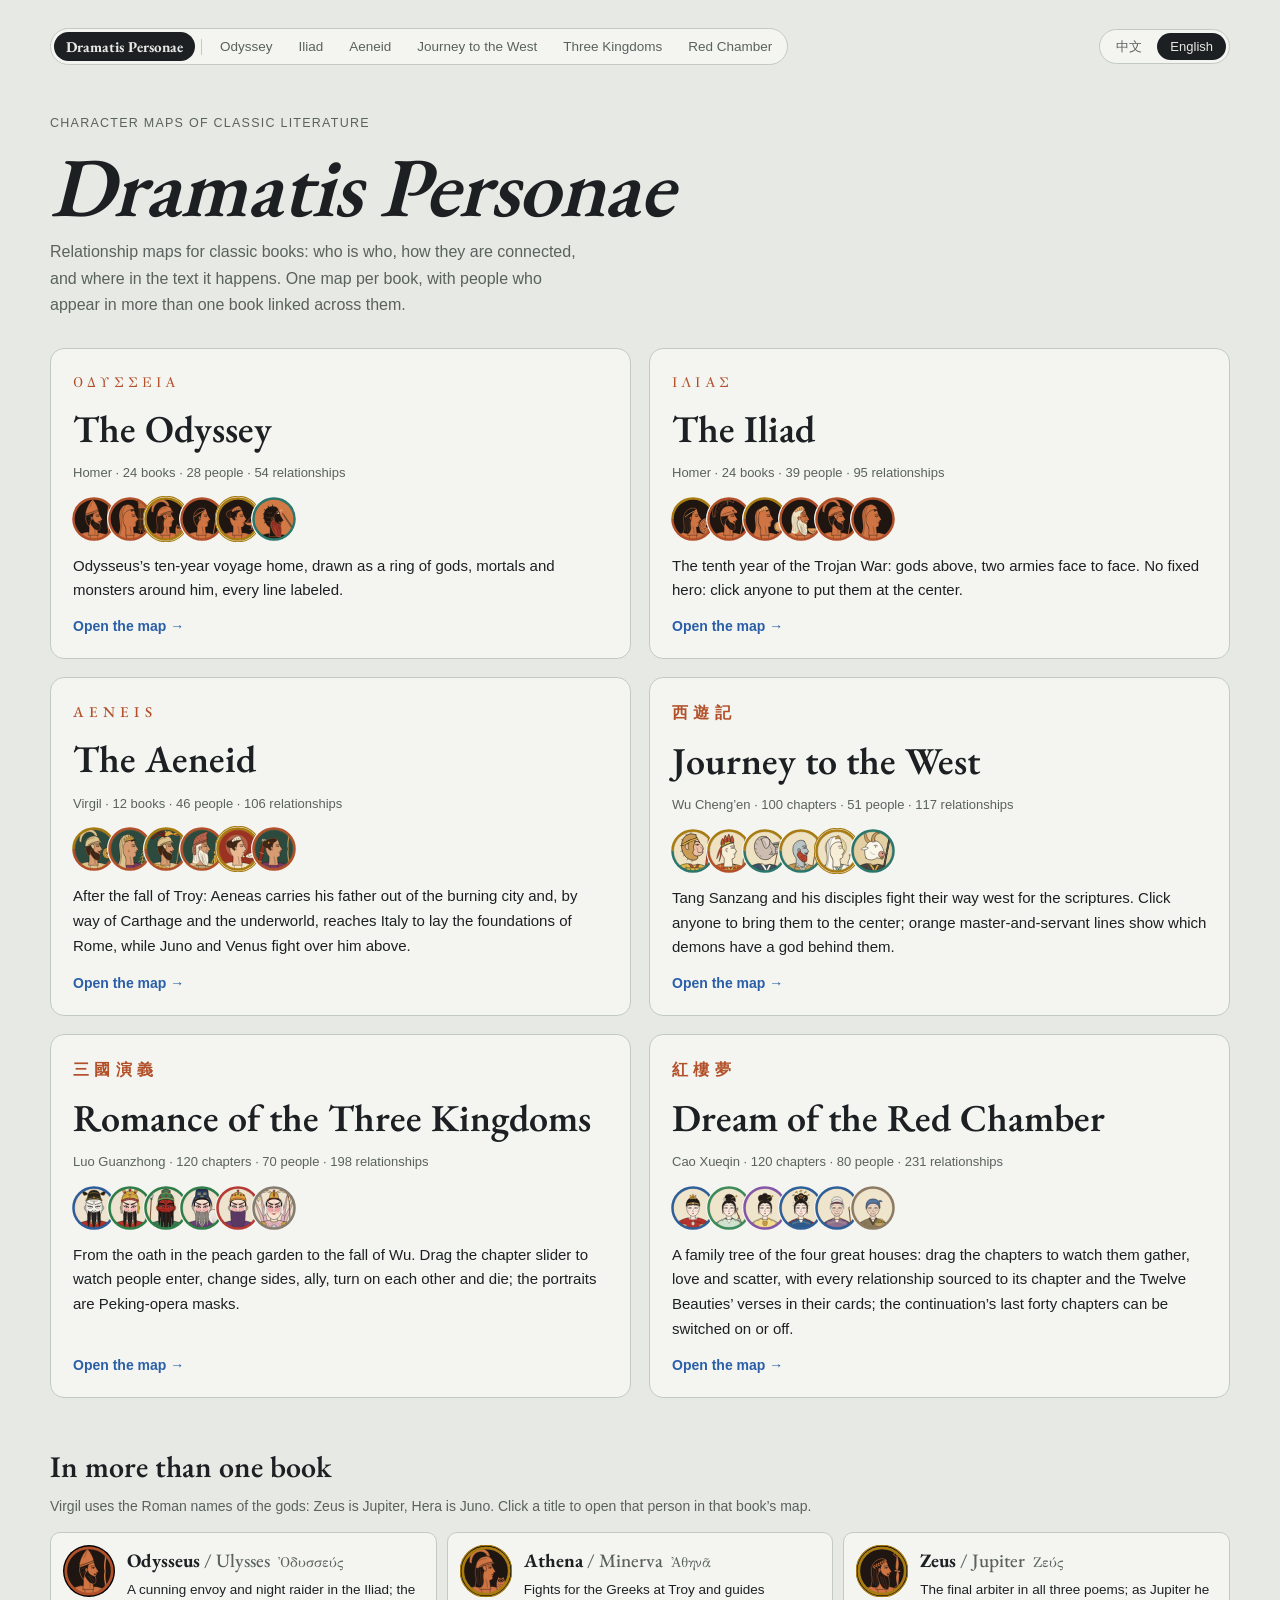
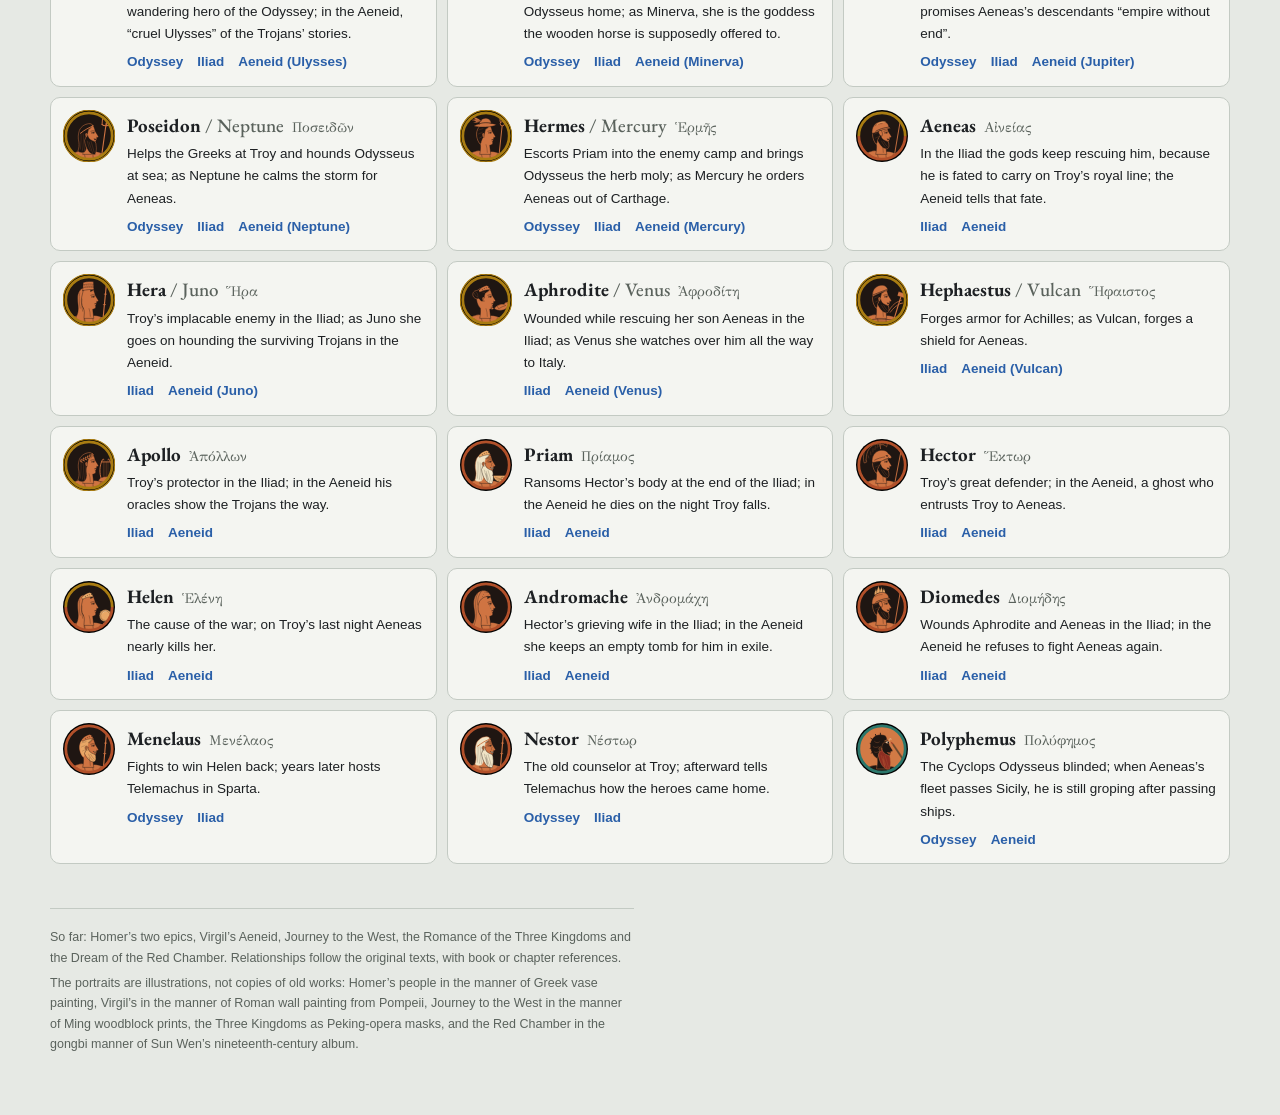
==== commit 3e563503: "Add files via upload" ====
--- a/index.html
+++ b/index.html
@@ -48,7 +48,8 @@
 .page[data-lang="en"] h1{letter-spacing:-.01em;font-weight:600;font-style:italic}
 .lede{margin:0;max-width:60ch;color:var(--muted);font-size:16px}
 
-.books{display:grid;grid-template-columns:repeat(auto-fit,minmax(320px,1fr));gap:18px}
+.books{display:grid;grid-template-columns:repeat(2,minmax(0,1fr));gap:18px}
+@media (max-width:760px){ .books{grid-template-columns:1fr} }
 .book{position:relative;display:flex;flex-direction:column;gap:12px;background:var(--paper);border:1px solid var(--hair);border-radius:14px;padding:22px 22px 20px;color:inherit;text-decoration:none;transition:border-color .15s,transform .15s,box-shadow .15s;min-width:0}
 .book:hover{border-color:var(--muted);box-shadow:var(--shadow);transform:translateY(-2px)}
 .book .gr{font-family:var(--f-greek);font-size:14px;letter-spacing:.3em;color:var(--mortal)}
@@ -84,6 +85,26 @@
 .foot{margin-top:44px;padding-top:14px;border-top:1px solid var(--hair);font-size:12.5px;color:var(--muted);max-width:84ch}
 .foot p{margin:4px 0}
 @media (prefers-reduced-motion: reduce){ *{transition:none!important} }
+.book .gr.la{font-family:"EB Garamond","Iowan Old Style",Palatino,Georgia,serif;font-size:15px;letter-spacing:.34em}
+.xlist .nm .alt{font-weight:400;color:var(--muted)}
+.mini.cat-monster .halo{display:none}
+.xlist li > .mini{flex:none}
+.book .gr.cn{font-family:var(--f-display);font-size:16px;font-weight:700;letter-spacing:.34em}
+.mini.cat-demimon .ring-g{stroke:var(--god)} .mini .ring-x{stroke:var(--monster)}
+
+/* Three Kingdoms: the ring is the person's side */
+.mini.cat-sg-han .ring{stroke:#A67C1E} .mini.cat-sg-qun .ring{stroke:#857B6E} .mini.cat-sg-wei .ring{stroke:#2D5C99}
+.mini.cat-sg-shu .ring{stroke:#2F7D47} .mini.cat-sg-wu .ring{stroke:#B53A33} .mini.cat-sg-jin .ring{stroke:#7550A6}
+@media (prefers-color-scheme: dark){ :root:not([data-theme="light"]) .mini.cat-sg-wei .ring{stroke:#7FA6E6}
+  :root:not([data-theme="light"]) .mini.cat-sg-shu .ring{stroke:#6CC387} :root:not([data-theme="light"]) .mini.cat-sg-wu .ring{stroke:#F07A6E}
+  :root:not([data-theme="light"]) .mini.cat-sg-qun .ring{stroke:#ABA396} }
+@media (min-width:761px){ .books > .book:last-child:nth-child(odd){grid-column:1/-1} }
+
+.mini.cat-hl-ning .ring{stroke:#B0413E} .mini.cat-hl-rong .ring{stroke:#2F5F98} .mini.cat-hl-lin .ring{stroke:#3D8A5A}
+.mini.cat-hl-xue .ring{stroke:#8556A8} .mini.cat-hl-shi .ring{stroke:#23838F} .mini.cat-hl-out .ring{stroke:#8C7B62}
+@media (prefers-color-scheme: dark){ :root:not([data-theme="light"]) .mini.cat-hl-ning .ring{stroke:#EE7A72}
+  :root:not([data-theme="light"]) .mini.cat-hl-rong .ring{stroke:#7FA8E6} :root:not([data-theme="light"]) .mini.cat-hl-lin .ring{stroke:#6CC08C}
+  :root:not([data-theme="light"]) .mini.cat-hl-xue .ring{stroke:#BC98E0} :root:not([data-theme="light"]) .mini.cat-hl-out .ring{stroke:#B3A48A} }
 
 .topbar{display:flex;justify-content:space-between;align-items:center;gap:10px 12px;flex-wrap:wrap}
 .booknav{display:flex;align-items:center;gap:2px;flex-wrap:wrap;background:var(--paper);border:1px solid var(--hair);border-radius:999px;padding:3px;min-width:0}
@@ -103,11 +124,11 @@
 </style>
 </head>
 <body>
-<svg width="0" height="0" style="position:absolute" aria-hidden="true" xmlns:xlink="http://www.w3.org/1999/xlink"><defs><symbol id="od-athena" viewBox="0 0 100 100"><clipPath id="odc-athena"><circle cx="50" cy="50" r="50"/></clipPath><g clip-path="url(#odc-athena)"><rect width="100" height="100" fill="#1f1612"/><g transform="translate(48 50) scale(1.1) translate(-48 -50)"><path d="M6,100 C9,88 22,80 37,78.6 C44,82.6 53,83 60,80.2 C74,80.8 88,88 94,100 Z" fill="#cf7442" stroke="#1f1612" stroke-width="0.8" stroke-linejoin="round" stroke-linecap="round"/><path d="M37,78.6 C44,83.6 53,84 60,80.2" fill="none" stroke="#1f1612" stroke-width="0.7" stroke-linejoin="round" stroke-linecap="round"/><path d="M40,84 C42.4,89 43,94 41.6,100" fill="none" stroke="#1f1612" stroke-width="0.7" stroke-linejoin="round" stroke-linecap="round"/><path d="M57,85 C58.4,90 58.4,95 57,100" fill="none" stroke="#1f1612" stroke-width="0.7" stroke-linejoin="round" stroke-linecap="round"/><path d="M26,86 C29,90 30,95 29,100" fill="none" stroke="#1f1612" stroke-width="0.7" stroke-linejoin="round" stroke-linecap="round"/><path d="M72,85 C71,90 71.4,95 73,100" fill="none" stroke="#1f1612" stroke-width="0.7" stroke-linejoin="round" stroke-linecap="round"/><path d="M57,28 C59.6,32 61.2,36.5 62.2,41 L68,50.6 C68.6,51.9 67.6,53.2 65.3,53.3 C64.7,54.2 64.9,55.2 64.9,55.7 C64.4,56.5 63.5,57 62.5,57.2 C63.4,57.6 64.1,58.3 63.9,59.1 C63.3,60 62.5,60.4 62.3,60.9 C63.3,62.6 63.5,64.9 61.6,66.4 C60.1,67.5 58.3,67.9 57.1,68 C57.6,73 58.2,78 59.2,86 L37.5,86 C39,78 39.6,72 38.8,66 C33,60 30,50 32,41 C34,31 44,25 52,26 C54.5,26.4 56,27 57,28 Z" fill="#cf7442" stroke="#1f1612" stroke-width="0.8" stroke-linejoin="round" stroke-linecap="round"/><path d="M57.4,29.2 C56,32.6 53.6,35.2 50.6,36.8 C48.6,39.6 48,43 47.6,46 L47,50 C45,55 44.5,60 45.5,66 C46.5,72 45,78 41,82 C37,84 32,83 28,80 C30,74 31,68 30,62 C28,54 28.5,46 31,39 C34,31 44,25 52,26 C54.5,26.4 56.3,27.5 57.4,29.2 Z" fill="#1f1612" stroke="#cf7442" stroke-width="0.9" stroke-linejoin="round" stroke-linecap="round"/><path d="M34,44 C35,54 34,64 33,76 M38.5,46 C39.5,56 39,66 37,78 M42.5,52 C42.8,60 42.6,68 40.8,79" fill="none" stroke="#cf7442" stroke-width="0.5" stroke-linejoin="round" stroke-linecap="round" opacity=".7"/><circle cx="56.4" cy="30.4" r="1.05" fill="none" stroke="#cf7442" stroke-width="0.55"/><circle cx="54.6" cy="33.1" r="1.05" fill="none" stroke="#cf7442" stroke-width="0.55"/><circle cx="52.2" cy="35.4" r="1.05" fill="none" stroke="#cf7442" stroke-width="0.55"/><circle cx="49.8" cy="37.6" r="1.05" fill="none" stroke="#cf7442" stroke-width="0.55"/><path d="M57.6,21.4 C56.4,10 44.6,3.2 32,7.2 C22.4,10.4 16.8,20 17.2,33.6 L22.4,35.4 C21.8,25.6 25.4,17.6 32.8,14 C41.2,10.2 50,13.8 52.6,22.8 Z" fill="#cf7442" stroke="#1f1612" stroke-width="0.8" stroke-linejoin="round" stroke-linecap="round"/><path d="M55.0,18.0 L50.8,21.8" fill="none" stroke="#1f1612" stroke-width="0.5" stroke-linejoin="round" stroke-linecap="round"/><path d="M50.3,15.3 L46.9,20.2" fill="none" stroke="#1f1612" stroke-width="0.5" stroke-linejoin="round" stroke-linecap="round"/><path d="M45.6,14.1 L43.1,19.7" fill="none" stroke="#1f1612" stroke-width="0.5" stroke-linejoin="round" stroke-linecap="round"/><path d="M40.9,14.3 L39.2,20.3" fill="none" stroke="#1f1612" stroke-width="0.5" stroke-linejoin="round" stroke-linecap="round"/><path d="M36.1,16.0 L35.4,22.1" fill="none" stroke="#1f1612" stroke-width="0.5" stroke-linejoin="round" stroke-linecap="round"/><path d="M31.4,19.2 L31.5,25.0" fill="none" stroke="#1f1612" stroke-width="0.5" stroke-linejoin="round" stroke-linecap="round"/><path d="M26.7,23.9 L27.7,29.1" fill="none" stroke="#1f1612" stroke-width="0.5" stroke-linejoin="round" stroke-linecap="round"/><path d="M22.0,30.0 L23.8,34.3" fill="none" stroke="#1f1612" stroke-width="0.5" stroke-linejoin="round" stroke-linecap="round"/><path d="M30.4,45.2 C28.8,33 36.2,23 47.6,21.4 C56,20.4 61.8,24.8 63,31.4 L66.4,34.8 C61,36.2 54.2,36.4 48,39 C41.8,41.6 36,44 30.4,45.2 Z" fill="#cf7442" stroke="#1f1612" stroke-width="0.9" stroke-linejoin="round" stroke-linecap="round"/><path d="M37.6,40.6 C44,36.8 53,33.6 62.8,32.6" fill="none" stroke="#1f1612" stroke-width="1.1" stroke-linejoin="round" stroke-linecap="round"/><path d="M48,39 C51,42.4 51.6,46.8 49.6,50.6 C45.8,49.4 43.2,45.8 42.8,41.4 Z" fill="#cf7442" stroke="#1f1612" stroke-width="0.8" stroke-linejoin="round" stroke-linecap="round"/><path d="M36,30 C40,27 45,25.6 50,25.6" fill="none" stroke="#1f1612" stroke-width="0.5" stroke-linejoin="round" stroke-linecap="round"/><path d="M54.6,43.9 Q57.5,41.8 60.5,43.2" fill="none" stroke="#1f1612" stroke-width="0.9" stroke-linejoin="round" stroke-linecap="round"/><path d="M55.3,44.3 Q57.9,45.6 60.1,44.5" fill="none" stroke="#1f1612" stroke-width="0.7" stroke-linejoin="round" stroke-linecap="round"/><circle cx="58.8" cy="43.8" r="1.05" fill="#1f1612"/><path d="M53.4,40.6 Q57.2,38.8 61.3,40.3" fill="none" stroke="#1f1612" stroke-width="0.85" stroke-linejoin="round" stroke-linecap="round"/><path d="M65.3,52.4 Q64.4,52.1 63.9,52.9" fill="none" stroke="#1f1612" stroke-width="0.7" stroke-linejoin="round" stroke-linecap="round"/><path d="M62.5,57.2 L60.6,57.5" fill="none" stroke="#1f1612" stroke-width="0.8" stroke-linejoin="round" stroke-linecap="round"/><path d="M50,67 C51.6,72 52.4,77 52.4,82" fill="none" stroke="#1f1612" stroke-width="0.55" stroke-linejoin="round" stroke-linecap="round"/><g transform="translate(79 75) scale(1.05)"><path d="M-7,10 C-9,2 -8,-6 -5.6,-9.4 L-4.6,-13 L-2,-9.8 C-0.6,-10.2 0.6,-10.2 2,-9.8 L4.6,-13 L5.6,-9.4 C8,-6 9,2 7,10 Z" fill="#cf7442" stroke="#1f1612" stroke-width="0.6" stroke-linejoin="round" stroke-linecap="round"/><circle cx="-2.6" cy="-6" r="2.4" fill="#1f1612" stroke="#1f1612" stroke-width="0.5"/><circle cx="2.6" cy="-6" r="2.4" fill="#1f1612" stroke="#1f1612" stroke-width="0.5"/><circle cx="-2.6" cy="-6" r="0.9" fill="#cf7442"/><circle cx="2.6" cy="-6" r="0.9" fill="#cf7442"/><path d="M0,-4.4 L-0.9,-2.6 L0,-1.4 L0.9,-2.6 Z" fill="#1f1612"/><path d="M-4.6,1 C-3,2.6 -1.6,2.6 0,1 C1.6,2.6 3,2.6 4.6,1 M-4.6,4.6 C-3,6.2 -1.6,6.2 0,4.6 C1.6,6.2 3,6.2 4.6,4.6" fill="none" stroke="#1f1612" stroke-width="0.5" stroke-linejoin="round" stroke-linecap="round"/></g></g></g></symbol><symbol id="od-circe" viewBox="0 0 100 100"><clipPath id="odc-circe"><circle cx="50" cy="50" r="50"/></clipPath><g clip-path="url(#odc-circe)"><rect width="100" height="100" fill="#1f1612"/><g transform="translate(48 50) scale(1.1) translate(-48 -50)"><path d="M6,100 C9,88 22,80 37,78.6 C44,82.6 53,83 60,80.2 C74,80.8 88,88 94,100 Z" fill="#cf7442" stroke="#1f1612" stroke-width="0.8" stroke-linejoin="round" stroke-linecap="round"/><path d="M37,78.6 C44,83.6 53,84 60,80.2" fill="none" stroke="#1f1612" stroke-width="0.7" stroke-linejoin="round" stroke-linecap="round"/><path d="M40,84 C42.4,89 43,94 41.6,100" fill="none" stroke="#1f1612" stroke-width="0.7" stroke-linejoin="round" stroke-linecap="round"/><path d="M57,85 C58.4,90 58.4,95 57,100" fill="none" stroke="#1f1612" stroke-width="0.7" stroke-linejoin="round" stroke-linecap="round"/><path d="M26,86 C29,90 30,95 29,100" fill="none" stroke="#1f1612" stroke-width="0.7" stroke-linejoin="round" stroke-linecap="round"/><path d="M72,85 C71,90 71.4,95 73,100" fill="none" stroke="#1f1612" stroke-width="0.7" stroke-linejoin="round" stroke-linecap="round"/><path d="M57,28 C59.6,32 61.2,36.5 62.2,41 L68,50.6 C68.6,51.9 67.6,53.2 65.3,53.3 C64.7,54.2 64.9,55.2 64.9,55.7 C64.4,56.5 63.5,57 62.5,57.2 C63.4,57.6 64.1,58.3 63.9,59.1 C63.3,60 62.5,60.4 62.3,60.9 C63.3,62.6 63.5,64.9 61.6,66.4 C60.1,67.5 58.3,67.9 57.1,68 C57.6,73 58.2,78 59.2,86 L37.5,86 C39,78 39.6,72 38.8,66 C33,60 30,50 32,41 C34,31 44,25 52,26 C54.5,26.4 56,27 57,28 Z" fill="#cf7442" stroke="#1f1612" stroke-width="0.8" stroke-linejoin="round" stroke-linecap="round"/><path d="M57.2,29.4 C55.4,32.6 52.6,35 49.4,36.4 C47.6,39.4 47.2,42.6 47,45.4 C46,48.6 44.6,51.4 42.6,53.6 C40,52.6 37.6,50.4 36,47.6 C31,49 25.5,46.5 24.2,41.2 C23,35.6 27,31 32.4,31.4 C36.5,27.4 44,25 52,26 C54.5,26.4 56.3,27.5 57.2,29.4 Z" fill="#1f1612" stroke="#cf7442" stroke-width="0.9" stroke-linejoin="round" stroke-linecap="round"/><path d="M27,37 C29,41 30,43 34,44.5 M29,33.5 C33,36 34.5,40 34,43 M40,33 C43,34 45,35 47.5,36" fill="none" stroke="#cf7442" stroke-width="0.5" stroke-linejoin="round" stroke-linecap="round" opacity=".7"/><path d="M46.4,44.6 C43.6,43.4 41.8,45.8 42.4,48.6 C42.9,51 44.4,52.6 46.2,52.3" fill="#cf7442" stroke="#1f1612" stroke-width="0.8" stroke-linejoin="round" stroke-linecap="round"/><path d="M45.1,46.3 C43.9,46.8 43.9,48.8 45,49.8" fill="none" stroke="#1f1612" stroke-width="0.6" stroke-linejoin="round" stroke-linecap="round"/><path d="M58,30 C57,25 54.5,22 51,21.4 C45,22.4 39.5,26.4 35.6,31.6 L37.2,35 C43,31.4 50.5,29.6 58,30 Z" fill="#cf7442" stroke="#1f1612" stroke-width="0.7" stroke-linejoin="round" stroke-linecap="round"/><circle cx="54.5" cy="25.4" r="0.9" fill="#1f1612"/><circle cx="50.4" cy="26.2" r="0.9" fill="#1f1612"/><circle cx="46.4" cy="27.8" r="0.9" fill="#1f1612"/><circle cx="42.6" cy="30" r="0.9" fill="#1f1612"/><path d="M54.6,43.9 Q57.5,41.8 60.5,43.2" fill="none" stroke="#1f1612" stroke-width="0.9" stroke-linejoin="round" stroke-linecap="round"/><path d="M55.3,44.3 Q57.9,45.6 60.1,44.5" fill="none" stroke="#1f1612" stroke-width="0.7" stroke-linejoin="round" stroke-linecap="round"/><circle cx="58.8" cy="43.8" r="1.05" fill="#1f1612"/><path d="M53.4,40.6 Q57.2,38.8 61.3,40.3" fill="none" stroke="#1f1612" stroke-width="0.85" stroke-linejoin="round" stroke-linecap="round"/><path d="M65.3,52.4 Q64.4,52.1 63.9,52.9" fill="none" stroke="#1f1612" stroke-width="0.7" stroke-linejoin="round" stroke-linecap="round"/><path d="M62.5,57.2 L60.6,57.5" fill="none" stroke="#1f1612" stroke-width="0.8" stroke-linejoin="round" stroke-linecap="round"/><path d="M50,67 C51.6,72 52.4,77 52.4,82" fill="none" stroke="#1f1612" stroke-width="0.55" stroke-linejoin="round" stroke-linecap="round"/><path d="M64.6,62 L96,26" fill="none" stroke="#cf7442" stroke-width="1.3" stroke-linejoin="round" stroke-linecap="round"/><path d="M66,58 C66,62.6 72,65.4 80,65.4 C88,65.4 94,62.6 94,58 Z" fill="#cf7442" stroke="#1f1612" stroke-width="0.7" stroke-linejoin="round" stroke-linecap="round"/><path d="M66,58 C62,57 61.6,53.4 64.6,53.4 M94,58 C98,57 98.4,53.4 95.4,53.4" fill="none" stroke="#cf7442" stroke-width="1.3" stroke-linejoin="round" stroke-linecap="round"/><path d="M78.6,65.4 L78.6,71 L81.4,71 L81.4,65.4" fill="#cf7442" stroke="#1f1612" stroke-width="0.5" stroke-linejoin="round" stroke-linecap="round"/><path d="M74.6,73 C76,71.4 84,71.4 85.4,73 Z" fill="#cf7442" stroke="#1f1612" stroke-width="0.5" stroke-linejoin="round" stroke-linecap="round"/><path d="M70.6,56 C74,54 77,57.4 80,55.6 C83,54 86,56.6 89.6,55.4" fill="none" stroke="#cf7442" stroke-width="0.7" stroke-linejoin="round" stroke-linecap="round" opacity=".8"/></g></g></symbol><symbol id="od-hermes" viewBox="0 0 100 100"><clipPath id="odc-hermes"><circle cx="50" cy="50" r="50"/></clipPath><g clip-path="url(#odc-hermes)"><rect width="100" height="100" fill="#1f1612"/><g transform="translate(48 50) scale(1.1) translate(-48 -50)"><path d="M74,100 L81.4,30" fill="none" stroke="#cf7442" stroke-width="1.9" stroke-linejoin="round" stroke-linecap="round"/><circle cx="81.8" cy="26" r="4.2" fill="none" stroke="#cf7442" stroke-width="1.6"/><path d="M78.4,23.6 C76,19.6 76.8,15 80,13.4 M85.2,23.6 C87.8,19.8 87.6,15.2 84.4,13.2" fill="none" stroke="#cf7442" stroke-width="1.6" stroke-linejoin="round" stroke-linecap="round"/><path d="M6,100 C9,88 22,80 37,78.6 C44,82.6 53,83 60,80.2 C74,80.8 88,88 94,100 Z" fill="#cf7442" stroke="#1f1612" stroke-width="0.8" stroke-linejoin="round" stroke-linecap="round"/><path d="M37,78.6 C44,83.6 53,84 60,80.2" fill="none" stroke="#1f1612" stroke-width="0.7" stroke-linejoin="round" stroke-linecap="round"/><path d="M40,84 C42.4,89 43,94 41.6,100" fill="none" stroke="#1f1612" stroke-width="0.7" stroke-linejoin="round" stroke-linecap="round"/><path d="M57,85 C58.4,90 58.4,95 57,100" fill="none" stroke="#1f1612" stroke-width="0.7" stroke-linejoin="round" stroke-linecap="round"/><path d="M26,86 C29,90 30,95 29,100" fill="none" stroke="#1f1612" stroke-width="0.7" stroke-linejoin="round" stroke-linecap="round"/><path d="M72,85 C71,90 71.4,95 73,100" fill="none" stroke="#1f1612" stroke-width="0.7" stroke-linejoin="round" stroke-linecap="round"/><path d="M57,28 C59.6,32 61.2,36.5 62.2,41 L68,50.6 C68.6,51.9 67.6,53.2 65.3,53.3 C64.7,54.2 64.9,55.2 64.9,55.7 C64.4,56.5 63.5,57 62.5,57.2 C63.4,57.6 64.1,58.3 63.9,59.1 C63.3,60 62.5,60.4 62.3,60.9 C63.3,62.6 63.5,64.9 61.6,66.4 C60.1,67.5 58.3,67.9 57.1,68 C57.6,73 58.2,78 59.2,86 L37.5,86 C39,78 39.6,72 38.8,66 C33,60 30,50 32,41 C34,31 44,25 52,26 C54.5,26.4 56,27 57,28 Z" fill="#cf7442" stroke="#1f1612" stroke-width="0.8" stroke-linejoin="round" stroke-linecap="round"/><path d="M57.4,29.2 C56,32.6 53.6,35.2 50.6,36.8 C48.6,39.6 48,43 47.6,46 L47,50 C44.4,53 42,57.5 40.5,63.5 L38.8,66.2 C33,60 30,50 32,41 C34,31 44,25 52,26 C54.5,26.4 56.3,27.5 57.4,29.2 Z" fill="#1f1612" stroke="#cf7442" stroke-width="0.9" stroke-linejoin="round" stroke-linecap="round"/><path d="M36,38 C39,36 41,37 44,35.6 M35,46 C37.5,44 40,45 42.5,43 M37,54 C39,52 41,53 43,51" fill="none" stroke="#cf7442" stroke-width="0.5" stroke-linejoin="round" stroke-linecap="round" opacity=".7"/><circle cx="56.4" cy="30.4" r="1.05" fill="none" stroke="#cf7442" stroke-width="0.55"/><circle cx="54.6" cy="33.1" r="1.05" fill="none" stroke="#cf7442" stroke-width="0.55"/><circle cx="52.2" cy="35.4" r="1.05" fill="none" stroke="#cf7442" stroke-width="0.55"/><circle cx="49.8" cy="37.6" r="1.05" fill="none" stroke="#cf7442" stroke-width="0.55"/><path d="M46.4,44.6 C43.6,43.4 41.8,45.8 42.4,48.6 C42.9,51 44.4,52.6 46.2,52.3" fill="#cf7442" stroke="#1f1612" stroke-width="0.8" stroke-linejoin="round" stroke-linecap="round"/><path d="M45.1,46.3 C43.9,46.8 43.9,48.8 45,49.8" fill="none" stroke="#1f1612" stroke-width="0.6" stroke-linejoin="round" stroke-linecap="round"/><path d="M54.6,43.9 Q57.5,41.8 60.5,43.2" fill="none" stroke="#1f1612" stroke-width="0.9" stroke-linejoin="round" stroke-linecap="round"/><path d="M55.3,44.3 Q57.9,45.6 60.1,44.5" fill="none" stroke="#1f1612" stroke-width="0.7" stroke-linejoin="round" stroke-linecap="round"/><circle cx="58.8" cy="43.8" r="1.05" fill="#1f1612"/><path d="M53.4,40.6 Q57.2,38.8 61.3,40.3" fill="none" stroke="#1f1612" stroke-width="0.85" stroke-linejoin="round" stroke-linecap="round"/><path d="M65.3,52.4 Q64.4,52.1 63.9,52.9" fill="none" stroke="#1f1612" stroke-width="0.7" stroke-linejoin="round" stroke-linecap="round"/><path d="M62.5,57.2 L60.6,57.5" fill="none" stroke="#1f1612" stroke-width="0.8" stroke-linejoin="round" stroke-linecap="round"/><path d="M50,67 C51.6,72 52.4,77 52.4,82" fill="none" stroke="#1f1612" stroke-width="0.55" stroke-linejoin="round" stroke-linecap="round"/><path d="M26,30.6 C36,24 54,22 70,27.6 C66,31.2 58,32 48.6,32.4 C40,32.6 31,32.6 26,30.6 Z" fill="#cf7442" stroke="#1f1612" stroke-width="0.8" stroke-linejoin="round" stroke-linecap="round"/><path d="M36.4,27 C37,19.6 42.6,15.4 49,15.2 C55.6,15.2 59.6,19.6 60.2,25.4" fill="#cf7442" stroke="#1f1612" stroke-width="0.8" stroke-linejoin="round" stroke-linecap="round"/><path d="M36.8,26 C44,23.4 52,23.2 60,24.8" fill="none" stroke="#1f1612" stroke-width="1.2" stroke-linejoin="round" stroke-linecap="round"/><path d="M40.4,20 C35,15 29,12.4 22.6,12.6 C26,14.6 28,16 29.2,17.4 C26.6,17.2 24,17.6 21.6,18.6 C25.6,19.6 28.2,20.8 30,22 C28,22.4 26.2,23.2 24.6,24.4 C30.6,24.8 35.6,23.8 40.4,20 Z" fill="#cf7442" stroke="#1f1612" stroke-width="0.7" stroke-linejoin="round" stroke-linecap="round"/><path d="M39,20.4 C34,18.8 30,18.4 26,18.6 M38,21.8 C34,21.6 30.6,22.2 28,23.4" fill="none" stroke="#1f1612" stroke-width="0.45" stroke-linejoin="round" stroke-linecap="round"/></g></g></symbol><symbol id="od-menelaus" viewBox="0 0 100 100"><clipPath id="odc-menelaus"><circle cx="50" cy="50" r="50"/></clipPath><g clip-path="url(#odc-menelaus)"><rect width="100" height="100" fill="#1f1612"/><g transform="translate(48 50) scale(1.1) translate(-48 -50)"><path d="M77,100 L84,18" fill="none" stroke="#cf7442" stroke-width="2.2" stroke-linejoin="round" stroke-linecap="round"/><path d="M80.05,38.5 L84.45,38.5" fill="none" stroke="#cf7442" stroke-width="1.4" stroke-linejoin="round" stroke-linecap="round"/><path d="M78.3,59.0 L82.7,59.0" fill="none" stroke="#cf7442" stroke-width="1.4" stroke-linejoin="round" stroke-linecap="round"/><path d="M84,19 C80,17 79.6,13 81,10 C82.4,13 83,15 84,16 C85,15 85.6,13 87,10 C88.4,13 88,17 84,19 Z" fill="#cf7442" stroke="#1f1612" stroke-width="0.5" stroke-linejoin="round" stroke-linecap="round"/><path d="M84,16 L84,8.6" fill="none" stroke="#cf7442" stroke-width="1.4" stroke-linejoin="round" stroke-linecap="round"/><path d="M6,100 C9,88 22,80 37,78.6 C44,82.6 53,83 60,80.2 C74,80.8 88,88 94,100 Z" fill="#cf7442" stroke="#1f1612" stroke-width="0.8" stroke-linejoin="round" stroke-linecap="round"/><path d="M37,78.6 C44,83.6 53,84 60,80.2" fill="none" stroke="#1f1612" stroke-width="0.7" stroke-linejoin="round" stroke-linecap="round"/><path d="M40,84 C42.4,89 43,94 41.6,100" fill="none" stroke="#1f1612" stroke-width="0.7" stroke-linejoin="round" stroke-linecap="round"/><path d="M57,85 C58.4,90 58.4,95 57,100" fill="none" stroke="#1f1612" stroke-width="0.7" stroke-linejoin="round" stroke-linecap="round"/><path d="M26,86 C29,90 30,95 29,100" fill="none" stroke="#1f1612" stroke-width="0.7" stroke-linejoin="round" stroke-linecap="round"/><path d="M72,85 C71,90 71.4,95 73,100" fill="none" stroke="#1f1612" stroke-width="0.7" stroke-linejoin="round" stroke-linecap="round"/><path d="M57,28 C59.6,32 61.2,36.5 62.2,41 L68,50.6 C68.6,51.9 67.6,53.2 65.3,53.3 C64.7,54.2 64.9,55.2 64.9,55.7 C64.4,56.5 63.5,57 62.5,57.2 C63.4,57.6 64.1,58.3 63.9,59.1 C63.3,60 62.5,60.4 62.3,60.9 C63.3,62.6 63.5,64.9 61.6,66.4 C60.1,67.5 58.3,67.9 57.1,68 C57.6,73 58.2,78 59.2,86 L37.5,86 C39,78 39.6,72 38.8,66 C33,60 30,50 32,41 C34,31 44,25 52,26 C54.5,26.4 56,27 57,28 Z" fill="#cf7442" stroke="#1f1612" stroke-width="0.8" stroke-linejoin="round" stroke-linecap="round"/><path d="M57.4,29.2 C56,32.6 53.6,35.2 50.6,36.8 C48.6,39.6 48,43 47.6,46 L47,50 C44.4,53 42,57.5 40.5,63.5 L38.8,66.2 C33,60 30,50 32,41 C34,31 44,25 52,26 C54.5,26.4 56.3,27.5 57.4,29.2 Z" fill="#e9a766" stroke="#cf7442" stroke-width="0.9" stroke-linejoin="round" stroke-linecap="round"/><path d="M36,38 C39,36 41,37 44,35.6 M35,46 C37.5,44 40,45 42.5,43 M37,54 C39,52 41,53 43,51" fill="none" stroke="#1f1612" stroke-width="0.5" stroke-linejoin="round" stroke-linecap="round" opacity=".7"/><circle cx="56.4" cy="30.4" r="1.05" fill="none" stroke="#1f1612" stroke-width="0.55"/><circle cx="54.6" cy="33.1" r="1.05" fill="none" stroke="#1f1612" stroke-width="0.55"/><circle cx="52.2" cy="35.4" r="1.05" fill="none" stroke="#1f1612" stroke-width="0.55"/><circle cx="49.8" cy="37.6" r="1.05" fill="none" stroke="#1f1612" stroke-width="0.55"/><path d="M47.6,47 C48.5,52 51,56 55.2,58 C57.4,58.8 59.8,59.8 61.8,61 C63,62.8 63.6,64.8 63.2,66.8 C63.8,69.4 63.4,72.2 61.2,74.6 C58,76 54,75 50.5,72 C46.5,68.5 43,63.2 41,59 C42.5,55 44.5,50.5 47.6,47 Z" fill="#e9a766" stroke="#1f1612" stroke-width="0.8" stroke-linejoin="round" stroke-linecap="round"/><path d="M58.6,54.8 C60.6,54.4 63.2,54.9 65,55.9 C63.8,57 62.7,57.3 61.6,57.9 C60.3,57.3 59.2,56.4 58.6,54.8 Z" fill="#e9a766" stroke="#1f1612" stroke-width="0.6" stroke-linejoin="round" stroke-linecap="round"/><path d="M49,60 C51,65 54,69 57,72 M53,60.5 C55,64 57.5,67.5 60,70" fill="none" stroke="#1f1612" stroke-width="0.5" stroke-linejoin="round" stroke-linecap="round" opacity=".75"/><path d="M46.4,44.6 C43.6,43.4 41.8,45.8 42.4,48.6 C42.9,51 44.4,52.6 46.2,52.3" fill="#cf7442" stroke="#1f1612" stroke-width="0.8" stroke-linejoin="round" stroke-linecap="round"/><path d="M45.1,46.3 C43.9,46.8 43.9,48.8 45,49.8" fill="none" stroke="#1f1612" stroke-width="0.6" stroke-linejoin="round" stroke-linecap="round"/><path d="M54.6,43.9 Q57.5,41.8 60.5,43.2" fill="none" stroke="#1f1612" stroke-width="0.9" stroke-linejoin="round" stroke-linecap="round"/><path d="M55.3,44.3 Q57.9,45.6 60.1,44.5" fill="none" stroke="#1f1612" stroke-width="0.7" stroke-linejoin="round" stroke-linecap="round"/><circle cx="58.8" cy="43.8" r="1.05" fill="#1f1612"/><path d="M53.4,40.6 Q57.2,38.8 61.3,40.3" fill="none" stroke="#1f1612" stroke-width="0.85" stroke-linejoin="round" stroke-linecap="round"/><path d="M65.3,52.4 Q64.4,52.1 63.9,52.9" fill="none" stroke="#1f1612" stroke-width="0.7" stroke-linejoin="round" stroke-linecap="round"/><path d="M62.5,57.2 L60.6,57.5" fill="none" stroke="#1f1612" stroke-width="0.8" stroke-linejoin="round" stroke-linecap="round"/><path d="M50,67 C51.6,72 52.4,77 52.4,82" fill="none" stroke="#1f1612" stroke-width="0.55" stroke-linejoin="round" stroke-linecap="round"/><path d="M58,30 C57,25 54.5,22 51,21.4 C45,22.4 39.5,26.4 35.6,31.6 L37.2,35 C43,31.4 50.5,29.6 58,30 Z" fill="#cf7442" stroke="#1f1612" stroke-width="0.7" stroke-linejoin="round" stroke-linecap="round"/><circle cx="54.5" cy="25.4" r="0.9" fill="#1f1612"/><circle cx="50.4" cy="26.2" r="0.9" fill="#1f1612"/><circle cx="46.4" cy="27.8" r="0.9" fill="#1f1612"/><circle cx="42.6" cy="30" r="0.9" fill="#1f1612"/></g></g></symbol><symbol id="od-nestor" viewBox="0 0 100 100"><clipPath id="odc-nestor"><circle cx="50" cy="50" r="50"/></clipPath><g clip-path="url(#odc-nestor)"><rect width="100" height="100" fill="#1f1612"/><g transform="translate(48 50) scale(1.1) translate(-48 -50)"><path d="M77,100 L84,18" fill="none" stroke="#cf7442" stroke-width="2.2" stroke-linejoin="round" stroke-linecap="round"/><path d="M80.05,38.5 L84.45,38.5" fill="none" stroke="#cf7442" stroke-width="1.4" stroke-linejoin="round" stroke-linecap="round"/><path d="M78.3,59.0 L82.7,59.0" fill="none" stroke="#cf7442" stroke-width="1.4" stroke-linejoin="round" stroke-linecap="round"/><circle cx="84" cy="15" r="3.2" fill="#cf7442" stroke="#1f1612" stroke-width="0.6"/><path d="M6,100 C9,88 22,80 37,78.6 C44,82.6 53,83 60,80.2 C74,80.8 88,88 94,100 Z" fill="#cf7442" stroke="#1f1612" stroke-width="0.8" stroke-linejoin="round" stroke-linecap="round"/><path d="M37,78.6 C44,83.6 53,84 60,80.2" fill="none" stroke="#1f1612" stroke-width="0.7" stroke-linejoin="round" stroke-linecap="round"/><path d="M40,84 C42.4,89 43,94 41.6,100" fill="none" stroke="#1f1612" stroke-width="0.7" stroke-linejoin="round" stroke-linecap="round"/><path d="M57,85 C58.4,90 58.4,95 57,100" fill="none" stroke="#1f1612" stroke-width="0.7" stroke-linejoin="round" stroke-linecap="round"/><path d="M26,86 C29,90 30,95 29,100" fill="none" stroke="#1f1612" stroke-width="0.7" stroke-linejoin="round" stroke-linecap="round"/><path d="M72,85 C71,90 71.4,95 73,100" fill="none" stroke="#1f1612" stroke-width="0.7" stroke-linejoin="round" stroke-linecap="round"/><path d="M57,28 C59.6,32 61.2,36.5 62.2,41 L68,50.6 C68.6,51.9 67.6,53.2 65.3,53.3 C64.7,54.2 64.9,55.2 64.9,55.7 C64.4,56.5 63.5,57 62.5,57.2 C63.4,57.6 64.1,58.3 63.9,59.1 C63.3,60 62.5,60.4 62.3,60.9 C63.3,62.6 63.5,64.9 61.6,66.4 C60.1,67.5 58.3,67.9 57.1,68 C57.6,73 58.2,78 59.2,86 L37.5,86 C39,78 39.6,72 38.8,66 C33,60 30,50 32,41 C34,31 44,25 52,26 C54.5,26.4 56,27 57,28 Z" fill="#cf7442" stroke="#1f1612" stroke-width="0.8" stroke-linejoin="round" stroke-linecap="round"/><path d="M57.4,29.2 C56,32.6 53.6,35.2 50.6,36.8 C48.6,39.6 48,43 47.6,46 L47,50 C45,55 44.5,60 45.5,66 C46.5,72 45,78 41,82 C37,84 32,83 28,80 C30,74 31,68 30,62 C28,54 28.5,46 31,39 C34,31 44,25 52,26 C54.5,26.4 56.3,27.5 57.4,29.2 Z" fill="#f0e4c6" stroke="#cf7442" stroke-width="0.9" stroke-linejoin="round" stroke-linecap="round"/><path d="M34,44 C35,54 34,64 33,76 M38.5,46 C39.5,56 39,66 37,78 M42.5,52 C42.8,60 42.6,68 40.8,79" fill="none" stroke="#1f1612" stroke-width="0.5" stroke-linejoin="round" stroke-linecap="round" opacity=".7"/><circle cx="56.4" cy="30.4" r="1.05" fill="none" stroke="#1f1612" stroke-width="0.55"/><circle cx="54.6" cy="33.1" r="1.05" fill="none" stroke="#1f1612" stroke-width="0.55"/><circle cx="52.2" cy="35.4" r="1.05" fill="none" stroke="#1f1612" stroke-width="0.55"/><circle cx="49.8" cy="37.6" r="1.05" fill="none" stroke="#1f1612" stroke-width="0.55"/><path d="M47.6,47 C48.5,52 51,56 55.2,58 C57.4,58.8 59.8,59.8 61.8,61 C63.2,63.4 64,66 63.8,69 C64.8,74 64.4,80 62,86.5 C57,87 52,84.5 48.5,79.5 C44.5,73.5 42,66.2 41,59 C42.5,55 44.5,50.5 47.6,47 Z" fill="#f0e4c6" stroke="#1f1612" stroke-width="0.8" stroke-linejoin="round" stroke-linecap="round"/><path d="M58.6,54.8 C60.6,54.4 63.2,54.9 65,55.9 C63.8,57 62.7,57.3 61.6,57.9 C60.3,57.3 59.2,56.4 58.6,54.8 Z" fill="#f0e4c6" stroke="#1f1612" stroke-width="0.6" stroke-linejoin="round" stroke-linecap="round"/><path d="M50,62 C52,70 55,77 57,84 M54,61 C56,68 58.5,75 60,82 M46.5,60 C48,67 50.5,74 52.5,79" fill="none" stroke="#1f1612" stroke-width="0.5" stroke-linejoin="round" stroke-linecap="round" opacity=".75"/><path d="M46.4,44.6 C43.6,43.4 41.8,45.8 42.4,48.6 C42.9,51 44.4,52.6 46.2,52.3" fill="#cf7442" stroke="#1f1612" stroke-width="0.8" stroke-linejoin="round" stroke-linecap="round"/><path d="M45.1,46.3 C43.9,46.8 43.9,48.8 45,49.8" fill="none" stroke="#1f1612" stroke-width="0.6" stroke-linejoin="round" stroke-linecap="round"/><path d="M54.6,43.9 Q57.5,41.8 60.5,43.2" fill="none" stroke="#1f1612" stroke-width="0.9" stroke-linejoin="round" stroke-linecap="round"/><path d="M55.3,44.3 Q57.9,45.6 60.1,44.5" fill="none" stroke="#1f1612" stroke-width="0.7" stroke-linejoin="round" stroke-linecap="round"/><circle cx="58.8" cy="43.8" r="1.05" fill="#1f1612"/><path d="M53.4,40.6 Q57.2,38.8 61.3,40.3" fill="none" stroke="#1f1612" stroke-width="0.85" stroke-linejoin="round" stroke-linecap="round"/><path d="M65.3,52.4 Q64.4,52.1 63.9,52.9" fill="none" stroke="#1f1612" stroke-width="0.7" stroke-linejoin="round" stroke-linecap="round"/><path d="M62.5,57.2 L60.6,57.5" fill="none" stroke="#1f1612" stroke-width="0.8" stroke-linejoin="round" stroke-linecap="round"/><path d="M50,67 C51.6,72 52.4,77 52.4,82" fill="none" stroke="#1f1612" stroke-width="0.55" stroke-linejoin="round" stroke-linecap="round"/><path d="M53,35.5 Q56,34.5 59,35.2" fill="none" stroke="#1f1612" stroke-width="0.5" stroke-linejoin="round" stroke-linecap="round"/><path d="M52.6,37.6 Q55.6,36.6 59.6,37.4" fill="none" stroke="#1f1612" stroke-width="0.5" stroke-linejoin="round" stroke-linecap="round"/><path d="M61.5,46.5 Q60,49 60.8,51.5" fill="none" stroke="#1f1612" stroke-width="0.5" stroke-linejoin="round" stroke-linecap="round"/><path d="M52.8,44.6 L51.4,45.6 M52.9,43.2 L51.2,43.2" fill="none" stroke="#1f1612" stroke-width="0.45" stroke-linejoin="round" stroke-linecap="round"/><path d="M56.6,30.8 C50,33.4 42,37.4 33.2,44.6" fill="none" stroke="#cf7442" stroke-width="1.8" stroke-linejoin="round" stroke-linecap="round"/></g></g></symbol><symbol id="od-odysseus" viewBox="0 0 100 100"><clipPath id="odc-odysseus"><circle cx="50" cy="50" r="50"/></clipPath><g clip-path="url(#odc-odysseus)"><rect width="100" height="100" fill="#1f1612"/><g transform="translate(48 50) scale(1.1) translate(-48 -50)"><path d="M81,8 C90,18 76,30 81.6,50 C76,70 90,82 81,92" fill="none" stroke="#cf7442" stroke-width="2.6" stroke-linejoin="round" stroke-linecap="round"/><path d="M81,8 L81,92" fill="none" stroke="#cf7442" stroke-width="0.6" stroke-linejoin="round" stroke-linecap="round"/><path d="M79.8,48 L83.4,48 M79.8,52 L83.4,52" fill="none" stroke="#1f1612" stroke-width="0.8" stroke-linejoin="round" stroke-linecap="round"/><path d="M6,100 C9,88 22,80 37,78.6 C44,82.6 53,83 60,80.2 C74,80.8 88,88 94,100 Z" fill="#cf7442" stroke="#1f1612" stroke-width="0.8" stroke-linejoin="round" stroke-linecap="round"/><path d="M37,78.6 C44,83.6 53,84 60,80.2" fill="none" stroke="#1f1612" stroke-width="0.7" stroke-linejoin="round" stroke-linecap="round"/><path d="M40,84 C42.4,89 43,94 41.6,100" fill="none" stroke="#1f1612" stroke-width="0.7" stroke-linejoin="round" stroke-linecap="round"/><path d="M57,85 C58.4,90 58.4,95 57,100" fill="none" stroke="#1f1612" stroke-width="0.7" stroke-linejoin="round" stroke-linecap="round"/><path d="M26,86 C29,90 30,95 29,100" fill="none" stroke="#1f1612" stroke-width="0.7" stroke-linejoin="round" stroke-linecap="round"/><path d="M72,85 C71,90 71.4,95 73,100" fill="none" stroke="#1f1612" stroke-width="0.7" stroke-linejoin="round" stroke-linecap="round"/><path d="M57,28 C59.6,32 61.2,36.5 62.2,41 L68,50.6 C68.6,51.9 67.6,53.2 65.3,53.3 C64.7,54.2 64.9,55.2 64.9,55.7 C64.4,56.5 63.5,57 62.5,57.2 C63.4,57.6 64.1,58.3 63.9,59.1 C63.3,60 62.5,60.4 62.3,60.9 C63.3,62.6 63.5,64.9 61.6,66.4 C60.1,67.5 58.3,67.9 57.1,68 C57.6,73 58.2,78 59.2,86 L37.5,86 C39,78 39.6,72 38.8,66 C33,60 30,50 32,41 C34,31 44,25 52,26 C54.5,26.4 56,27 57,28 Z" fill="#cf7442" stroke="#1f1612" stroke-width="0.8" stroke-linejoin="round" stroke-linecap="round"/><path d="M57.4,29.2 C56,32.6 53.6,35.2 50.6,36.8 C48.6,39.6 48,43 47.6,46 L47,50 C44.4,53 42,57.5 40.5,63.5 L38.8,66.2 C33,60 30,50 32,41 C34,31 44,25 52,26 C54.5,26.4 56.3,27.5 57.4,29.2 Z" fill="#1f1612" stroke="#cf7442" stroke-width="0.9" stroke-linejoin="round" stroke-linecap="round"/><path d="M36,38 C39,36 41,37 44,35.6 M35,46 C37.5,44 40,45 42.5,43 M37,54 C39,52 41,53 43,51" fill="none" stroke="#cf7442" stroke-width="0.5" stroke-linejoin="round" stroke-linecap="round" opacity=".7"/><circle cx="56.4" cy="30.4" r="1.05" fill="none" stroke="#cf7442" stroke-width="0.55"/><circle cx="54.6" cy="33.1" r="1.05" fill="none" stroke="#cf7442" stroke-width="0.55"/><circle cx="52.2" cy="35.4" r="1.05" fill="none" stroke="#cf7442" stroke-width="0.55"/><circle cx="49.8" cy="37.6" r="1.05" fill="none" stroke="#cf7442" stroke-width="0.55"/><path d="M47.6,47 C48.5,52 51,56 55.2,58 C57.4,58.8 59.8,59.8 61.8,61 C63,62.8 63.6,64.8 63.2,66.8 C63.8,69.4 63.4,72.2 61.2,74.6 C58,76 54,75 50.5,72 C46.5,68.5 43,63.2 41,59 C42.5,55 44.5,50.5 47.6,47 Z" fill="#1f1612" stroke="#cf7442" stroke-width="0.8" stroke-linejoin="round" stroke-linecap="round"/><path d="M58.6,54.8 C60.6,54.4 63.2,54.9 65,55.9 C63.8,57 62.7,57.3 61.6,57.9 C60.3,57.3 59.2,56.4 58.6,54.8 Z" fill="#1f1612" stroke="#cf7442" stroke-width="0.6" stroke-linejoin="round" stroke-linecap="round"/><path d="M49,60 C51,65 54,69 57,72 M53,60.5 C55,64 57.5,67.5 60,70" fill="none" stroke="#cf7442" stroke-width="0.5" stroke-linejoin="round" stroke-linecap="round" opacity=".75"/><path d="M46.4,44.6 C43.6,43.4 41.8,45.8 42.4,48.6 C42.9,51 44.4,52.6 46.2,52.3" fill="#cf7442" stroke="#1f1612" stroke-width="0.8" stroke-linejoin="round" stroke-linecap="round"/><path d="M45.1,46.3 C43.9,46.8 43.9,48.8 45,49.8" fill="none" stroke="#1f1612" stroke-width="0.6" stroke-linejoin="round" stroke-linecap="round"/><path d="M54.6,43.9 Q57.5,41.8 60.5,43.2" fill="none" stroke="#1f1612" stroke-width="0.9" stroke-linejoin="round" stroke-linecap="round"/><path d="M55.3,44.3 Q57.9,45.6 60.1,44.5" fill="none" stroke="#1f1612" stroke-width="0.7" stroke-linejoin="round" stroke-linecap="round"/><circle cx="58.8" cy="43.8" r="1.05" fill="#1f1612"/><path d="M53.4,40.6 Q57.2,38.8 61.3,40.3" fill="none" stroke="#1f1612" stroke-width="0.85" stroke-linejoin="round" stroke-linecap="round"/><path d="M65.3,52.4 Q64.4,52.1 63.9,52.9" fill="none" stroke="#1f1612" stroke-width="0.7" stroke-linejoin="round" stroke-linecap="round"/><path d="M62.5,57.2 L60.6,57.5" fill="none" stroke="#1f1612" stroke-width="0.8" stroke-linejoin="round" stroke-linecap="round"/><path d="M50,67 C51.6,72 52.4,77 52.4,82" fill="none" stroke="#1f1612" stroke-width="0.55" stroke-linejoin="round" stroke-linecap="round"/><path d="M30.6,43.4 C30.2,31 36.6,16.6 46.8,6.2 C53.4,13.8 58.8,23.6 59.8,33 C51,36.6 40,40.6 30.6,43.4 Z" fill="#cf7442" stroke="#1f1612" stroke-width="0.9" stroke-linejoin="round" stroke-linecap="round"/><path d="M31.2,39.6 C40.4,37 50.6,33.4 59.6,29.4" fill="none" stroke="#1f1612" stroke-width="1.1" stroke-linejoin="round" stroke-linecap="round"/><path d="M40,24 C43,20 45,14 46.8,6.6" fill="none" stroke="#1f1612" stroke-width="0.5" stroke-linejoin="round" stroke-linecap="round"/></g></g></symbol><symbol id="od-penelope" viewBox="0 0 100 100"><clipPath id="odc-penelope"><circle cx="50" cy="50" r="50"/></clipPath><g clip-path="url(#odc-penelope)"><rect width="100" height="100" fill="#1f1612"/><g transform="translate(48 50) scale(1.1) translate(-48 -50)"><path d="M68,13 L98,13" fill="none" stroke="#cf7442" stroke-width="3" stroke-linejoin="round" stroke-linecap="round"/><path d="M68,13 L98,13 L98,26 L68,26 Z" fill="#cf7442" stroke="#1f1612" stroke-width="0.5" stroke-linejoin="round" stroke-linecap="round"/><path d="M68,16 L98,16" fill="none" stroke="#1f1612" stroke-width="0.4" stroke-linejoin="round" stroke-linecap="round"/><path d="M68,19 L98,19" fill="none" stroke="#1f1612" stroke-width="0.4" stroke-linejoin="round" stroke-linecap="round"/><path d="M68,22 L98,22" fill="none" stroke="#1f1612" stroke-width="0.4" stroke-linejoin="round" stroke-linecap="round"/><path d="M70,26 L70,70" fill="none" stroke="#cf7442" stroke-width="0.7" stroke-linejoin="round" stroke-linecap="round"/><path d="M68.7,75 L69.5,70 L70.5,70 L71.3,75 Z" fill="#cf7442" stroke="#1f1612" stroke-width="0.4" stroke-linejoin="round" stroke-linecap="round"/><path d="M73,26 L73,75" fill="none" stroke="#cf7442" stroke-width="0.7" stroke-linejoin="round" stroke-linecap="round"/><path d="M71.7,80 L72.5,75 L73.5,75 L74.3,80 Z" fill="#cf7442" stroke="#1f1612" stroke-width="0.4" stroke-linejoin="round" stroke-linecap="round"/><path d="M76,26 L76,70" fill="none" stroke="#cf7442" stroke-width="0.7" stroke-linejoin="round" stroke-linecap="round"/><path d="M74.7,75 L75.5,70 L76.5,70 L77.3,75 Z" fill="#cf7442" stroke="#1f1612" stroke-width="0.4" stroke-linejoin="round" stroke-linecap="round"/><path d="M79,26 L79,75" fill="none" stroke="#cf7442" stroke-width="0.7" stroke-linejoin="round" stroke-linecap="round"/><path d="M77.7,80 L78.5,75 L79.5,75 L80.3,80 Z" fill="#cf7442" stroke="#1f1612" stroke-width="0.4" stroke-linejoin="round" stroke-linecap="round"/><path d="M82,26 L82,70" fill="none" stroke="#cf7442" stroke-width="0.7" stroke-linejoin="round" stroke-linecap="round"/><path d="M80.7,75 L81.5,70 L82.5,70 L83.3,75 Z" fill="#cf7442" stroke="#1f1612" stroke-width="0.4" stroke-linejoin="round" stroke-linecap="round"/><path d="M85,26 L85,75" fill="none" stroke="#cf7442" stroke-width="0.7" stroke-linejoin="round" stroke-linecap="round"/><path d="M83.7,80 L84.5,75 L85.5,75 L86.3,80 Z" fill="#cf7442" stroke="#1f1612" stroke-width="0.4" stroke-linejoin="round" stroke-linecap="round"/><path d="M88,26 L88,70" fill="none" stroke="#cf7442" stroke-width="0.7" stroke-linejoin="round" stroke-linecap="round"/><path d="M86.7,75 L87.5,70 L88.5,70 L89.3,75 Z" fill="#cf7442" stroke="#1f1612" stroke-width="0.4" stroke-linejoin="round" stroke-linecap="round"/><path d="M91,26 L91,75" fill="none" stroke="#cf7442" stroke-width="0.7" stroke-linejoin="round" stroke-linecap="round"/><path d="M89.7,80 L90.5,75 L91.5,75 L92.3,80 Z" fill="#cf7442" stroke="#1f1612" stroke-width="0.4" stroke-linejoin="round" stroke-linecap="round"/><path d="M94,26 L94,70" fill="none" stroke="#cf7442" stroke-width="0.7" stroke-linejoin="round" stroke-linecap="round"/><path d="M92.7,75 L93.5,70 L94.5,70 L95.3,75 Z" fill="#cf7442" stroke="#1f1612" stroke-width="0.4" stroke-linejoin="round" stroke-linecap="round"/><path d="M97,26 L97,75" fill="none" stroke="#cf7442" stroke-width="0.7" stroke-linejoin="round" stroke-linecap="round"/><path d="M95.7,80 L96.5,75 L97.5,75 L98.3,80 Z" fill="#cf7442" stroke="#1f1612" stroke-width="0.4" stroke-linejoin="round" stroke-linecap="round"/><path d="M67,50 L99,50" fill="none" stroke="#cf7442" stroke-width="1.2" stroke-linejoin="round" stroke-linecap="round"/><path d="M6,100 C9,88 22,80 37,78.6 C44,82.6 53,83 60,80.2 C74,80.8 88,88 94,100 Z" fill="#cf7442" stroke="#1f1612" stroke-width="0.8" stroke-linejoin="round" stroke-linecap="round"/><path d="M37,78.6 C44,83.6 53,84 60,80.2" fill="none" stroke="#1f1612" stroke-width="0.7" stroke-linejoin="round" stroke-linecap="round"/><path d="M40,84 C42.4,89 43,94 41.6,100" fill="none" stroke="#1f1612" stroke-width="0.7" stroke-linejoin="round" stroke-linecap="round"/><path d="M57,85 C58.4,90 58.4,95 57,100" fill="none" stroke="#1f1612" stroke-width="0.7" stroke-linejoin="round" stroke-linecap="round"/><path d="M26,86 C29,90 30,95 29,100" fill="none" stroke="#1f1612" stroke-width="0.7" stroke-linejoin="round" stroke-linecap="round"/><path d="M72,85 C71,90 71.4,95 73,100" fill="none" stroke="#1f1612" stroke-width="0.7" stroke-linejoin="round" stroke-linecap="round"/><path d="M57,28 C59.6,32 61.2,36.5 62.2,41 L68,50.6 C68.6,51.9 67.6,53.2 65.3,53.3 C64.7,54.2 64.9,55.2 64.9,55.7 C64.4,56.5 63.5,57 62.5,57.2 C63.4,57.6 64.1,58.3 63.9,59.1 C63.3,60 62.5,60.4 62.3,60.9 C63.3,62.6 63.5,64.9 61.6,66.4 C60.1,67.5 58.3,67.9 57.1,68 C57.6,73 58.2,78 59.2,86 L37.5,86 C39,78 39.6,72 38.8,66 C33,60 30,50 32,41 C34,31 44,25 52,26 C54.5,26.4 56,27 57,28 Z" fill="#cf7442" stroke="#1f1612" stroke-width="0.8" stroke-linejoin="round" stroke-linecap="round"/><path d="M58.8,30.6 C57.2,32.4 55,33.6 52.2,34.2 C51.8,32.8 52,31.2 52.6,30 C54.8,29.6 57,29.8 58.8,30.6 Z" fill="#1f1612" stroke="#cf7442" stroke-width="0.5" stroke-linejoin="round" stroke-linecap="round"/><path d="M59.6,30.2 C58.6,22 50.6,16.6 41.6,18.2 C31.4,20.2 25.4,30.6 25.6,43.6 C25.8,54.6 29.2,62.6 27.4,72.6 C26.2,80 21.6,88 17,100 L46,100 C41.6,93 39.6,86 40.6,79.4 C41.4,73.8 40.6,69.4 38.8,66.2 C34.2,60 33.4,51.4 35.2,43.8 C37.2,36.2 43.2,30.6 51.4,29.4 C54.4,29 57.2,29.4 59.6,30.2 Z" fill="#cf7442" stroke="#1f1612" stroke-width="0.8" stroke-linejoin="round" stroke-linecap="round"/><path d="M33,24 C29.5,32 28.6,44 30.4,56 C31.6,64 31,74 26.6,86" fill="none" stroke="#1f1612" stroke-width="0.6" stroke-linejoin="round" stroke-linecap="round"/><path d="M40.6,19.4 C35,26 32.6,36 33.2,46" fill="none" stroke="#1f1612" stroke-width="0.6" stroke-linejoin="round" stroke-linecap="round"/><path d="M59.6,30.2 C57,29.2 53.4,28.8 51.4,29.4" fill="none" stroke="#1f1612" stroke-width="1.4" stroke-linejoin="round" stroke-linecap="round"/><circle cx="58.6" cy="29.9" r="0.55" fill="#1f1612"/><circle cx="55.76" cy="24.9" r="0.55" fill="#1f1612"/><circle cx="53.02" cy="21.9" r="0.55" fill="#1f1612"/><circle cx="50.4" cy="20.9" r="0.55" fill="#1f1612"/><circle cx="47.89" cy="21.9" r="0.55" fill="#1f1612"/><circle cx="45.49" cy="24.9" r="0.55" fill="#1f1612"/><circle cx="43.2" cy="29.9" r="0.55" fill="#1f1612"/><path d="M54.6,43.9 Q57.5,41.8 60.5,43.2" fill="none" stroke="#1f1612" stroke-width="0.9" stroke-linejoin="round" stroke-linecap="round"/><path d="M55.3,44.3 Q57.9,45.6 60.1,44.5" fill="none" stroke="#1f1612" stroke-width="0.7" stroke-linejoin="round" stroke-linecap="round"/><circle cx="58.8" cy="43.8" r="1.05" fill="#1f1612"/><path d="M53.4,40.6 Q57.2,38.8 61.3,40.3" fill="none" stroke="#1f1612" stroke-width="0.85" stroke-linejoin="round" stroke-linecap="round"/><path d="M65.3,52.4 Q64.4,52.1 63.9,52.9" fill="none" stroke="#1f1612" stroke-width="0.7" stroke-linejoin="round" stroke-linecap="round"/><path d="M62.5,57.2 L60.6,57.5" fill="none" stroke="#1f1612" stroke-width="0.8" stroke-linejoin="round" stroke-linecap="round"/><path d="M50,67 C51.6,72 52.4,77 52.4,82" fill="none" stroke="#1f1612" stroke-width="0.55" stroke-linejoin="round" stroke-linecap="round"/></g></g></symbol><symbol id="od-polyphemus" viewBox="0 0 100 100"><clipPath id="odc-polyphemus"><circle cx="50" cy="50" r="50"/></clipPath><g clip-path="url(#odc-polyphemus)"><rect width="100" height="100" fill="#d27a45"/><g transform="translate(50 52) scale(1.14) translate(-48 -50)"><path d="M6,100 C9,88 22,80 37,78.6 C44,82.6 53,83 60,80.2 C74,80.8 88,88 94,100 Z" fill="#1f1612" stroke="#d27a45" stroke-width="0.8" stroke-linejoin="round" stroke-linecap="round"/><path d="M57,28 C59.6,32 61.2,36.5 62.2,41 L68,50.6 C68.6,51.9 67.6,53.2 65.3,53.3 C64.7,54.2 64.9,55.2 64.9,55.7 C64.4,56.5 63.5,57 62.5,57.2 C63.4,57.6 64.1,58.3 63.9,59.1 C63.3,60 62.5,60.4 62.3,60.9 C63.3,62.6 63.5,64.9 61.6,66.4 C60.1,67.5 58.3,67.9 57.1,68 C57.6,73 58.2,78 59.2,86 L37.5,86 C39,78 39.6,72 38.8,66 C33,60 30,50 32,41 C34,31 44,25 52,26 C54.5,26.4 56,27 57,28 Z" fill="#1f1612" stroke="#d27a45" stroke-width="0.8" stroke-linejoin="round" stroke-linecap="round"/><path d="M57.4,29.2 C56,32.6 53.6,35.2 50.6,36.8 C48.6,39.6 48,43 47.6,46 L47,50 C44.4,53 42,57.5 40.5,63.5 L38.8,66.2 C32,62 27,54 26,45 C25,38 27,30 33,25 C38,21 45,20 52,22 C55,23 56.8,26 57.4,29.2 Z" fill="#1f1612" stroke="#d27a45" stroke-width="0.6" stroke-linejoin="round" stroke-linecap="round"/><path d="M30,30 L27,28 M29,38 L25.6,37.6 M29,46 L25.6,47 M31,54 L27.6,56 M37,24 L35.6,20.6 M45,22 L45,18.4" fill="none" stroke="#1f1612" stroke-width="1.6" stroke-linejoin="round" stroke-linecap="round"/><path d="M34,34 C37,37 40,37 43,35 M32,44 C35,46 38,46 41,44 M34,54 C37,55 39,55 42,53" fill="none" stroke="#d27a45" stroke-width="0.5" stroke-linejoin="round" stroke-linecap="round"/><path d="M47.6,47 C48.5,52 51,56 55.2,58 C57.4,58.8 59.8,59.8 61.8,61 C63.2,63.4 64,66 63.8,69 C64.8,74 64.4,80 62,86.5 C57,87 52,84.5 48.5,79.5 C44.5,73.5 42,66.2 41,59 C42.5,55 44.5,50.5 47.6,47 Z" fill="#8e2e22" stroke="#d27a45" stroke-width="0.8" stroke-linejoin="round" stroke-linecap="round"/><path d="M58.6,54.8 C60.6,54.4 63.2,54.9 65,55.9 C63.8,57 62.7,57.3 61.6,57.9 C60.3,57.3 59.2,56.4 58.6,54.8 Z" fill="#8e2e22" stroke="#d27a45" stroke-width="0.6" stroke-linejoin="round" stroke-linecap="round"/><path d="M50,62 C52,70 55,77 57,84 M54,61 C56,68 58.5,75 60,82 M46.5,60 C48,67 50.5,74 52.5,79" fill="none" stroke="#d27a45" stroke-width="0.5" stroke-linejoin="round" stroke-linecap="round" opacity=".75"/><path d="M46.4,44.6 C43.6,43.4 41.8,45.8 42.4,48.6 C42.9,51 44.4,52.6 46.2,52.3" fill="#1f1612" stroke="#d27a45" stroke-width="0.8" stroke-linejoin="round" stroke-linecap="round"/><path d="M45.1,46.3 C43.9,46.8 43.9,48.8 45,49.8" fill="none" stroke="#d27a45" stroke-width="0.6" stroke-linejoin="round" stroke-linecap="round"/><path d="M65.3,52.4 Q64.4,52.1 63.9,52.9" fill="none" stroke="#d27a45" stroke-width="0.7" stroke-linejoin="round" stroke-linecap="round"/><path d="M62.5,57.2 L60.6,57.5" fill="none" stroke="#d27a45" stroke-width="0.8" stroke-linejoin="round" stroke-linecap="round"/><path d="M50,67 C51.6,72 52.4,77 52.4,82" fill="none" stroke="#d27a45" stroke-width="0.55" stroke-linejoin="round" stroke-linecap="round"/><path d="M53.2,32.6 Q58.6,29.6 63.6,33" fill="none" stroke="#d27a45" stroke-width="1.0" stroke-linejoin="round" stroke-linecap="round"/><path d="M54.6,35.8 Q58.8,31.8 62.8,35.4 Q58.8,39.4 54.6,35.8 Z" fill="#f2e6c9" stroke="#d27a45" stroke-width="0.6" stroke-linejoin="round" stroke-linecap="round"/><circle cx="59.8" cy="35.6" r="1.6" fill="#1f1612"/></g><path d="M99,82 L71,40 L74.6,37.6 L102,78 Z" fill="#6b4a2e" stroke="#d27a45" stroke-width="0.6" stroke-linejoin="round" stroke-linecap="round"/><path d="M71,40 L68.6,33.6 L74.6,37.6 Z" fill="#8e2e22" stroke="#d27a45" stroke-width="0.5" stroke-linejoin="round" stroke-linecap="round"/><path d="M66,31.4 C64.4,29 66,27 67.4,29 C68,26.4 70.2,26.6 69.6,29.6" fill="none" stroke="#f2e6c9" stroke-width="0.9" stroke-linejoin="round" stroke-linecap="round"/></g></symbol><symbol id="od-poseidon" viewBox="0 0 100 100"><clipPath id="odc-poseidon"><circle cx="50" cy="50" r="50"/></clipPath><g clip-path="url(#odc-poseidon)"><rect width="100" height="100" fill="#1f1612"/><g transform="translate(48 50) scale(1.1) translate(-48 -50)"><path d="M73,100 L83.6,24" fill="none" stroke="#cf7442" stroke-width="2.2" stroke-linejoin="round" stroke-linecap="round"/><path d="M75.4,27.2 C77,29.4 81,30.2 84,30 C87.6,29.8 91,28.6 92.6,26" fill="none" stroke="#cf7442" stroke-width="2.2" stroke-linejoin="round" stroke-linecap="round"/><path d="M75.4,27.2 L76.6,13" fill="none" stroke="#cf7442" stroke-width="1.8" stroke-linejoin="round" stroke-linecap="round"/><path d="M76.6,8 L79.0,14.4 L76.8,13.2 L74.6,14.6 Z" fill="#cf7442" stroke="#1f1612" stroke-width="0.4" stroke-linejoin="round" stroke-linecap="round"/><path d="M84,30 L85.6,9" fill="none" stroke="#cf7442" stroke-width="1.8" stroke-linejoin="round" stroke-linecap="round"/><path d="M85.6,4 L88.0,10.4 L85.8,9.2 L83.6,10.6 Z" fill="#cf7442" stroke="#1f1612" stroke-width="0.4" stroke-linejoin="round" stroke-linecap="round"/><path d="M92.6,26 L94.6,14" fill="none" stroke="#cf7442" stroke-width="1.8" stroke-linejoin="round" stroke-linecap="round"/><path d="M94.6,9 L97.0,15.4 L94.8,14.2 L92.6,15.6 Z" fill="#cf7442" stroke="#1f1612" stroke-width="0.4" stroke-linejoin="round" stroke-linecap="round"/><path d="M6,100 C9,88 22,80 37,78.6 C44,82.6 53,83 60,80.2 C74,80.8 88,88 94,100 Z" fill="#cf7442" stroke="#1f1612" stroke-width="0.8" stroke-linejoin="round" stroke-linecap="round"/><path d="M37,78.6 C44,83.6 53,84 60,80.2" fill="none" stroke="#1f1612" stroke-width="0.7" stroke-linejoin="round" stroke-linecap="round"/><path d="M40,84 C42.4,89 43,94 41.6,100" fill="none" stroke="#1f1612" stroke-width="0.7" stroke-linejoin="round" stroke-linecap="round"/><path d="M57,85 C58.4,90 58.4,95 57,100" fill="none" stroke="#1f1612" stroke-width="0.7" stroke-linejoin="round" stroke-linecap="round"/><path d="M26,86 C29,90 30,95 29,100" fill="none" stroke="#1f1612" stroke-width="0.7" stroke-linejoin="round" stroke-linecap="round"/><path d="M72,85 C71,90 71.4,95 73,100" fill="none" stroke="#1f1612" stroke-width="0.7" stroke-linejoin="round" stroke-linecap="round"/><path d="M57,28 C59.6,32 61.2,36.5 62.2,41 L68,50.6 C68.6,51.9 67.6,53.2 65.3,53.3 C64.7,54.2 64.9,55.2 64.9,55.7 C64.4,56.5 63.5,57 62.5,57.2 C63.4,57.6 64.1,58.3 63.9,59.1 C63.3,60 62.5,60.4 62.3,60.9 C63.3,62.6 63.5,64.9 61.6,66.4 C60.1,67.5 58.3,67.9 57.1,68 C57.6,73 58.2,78 59.2,86 L37.5,86 C39,78 39.6,72 38.8,66 C33,60 30,50 32,41 C34,31 44,25 52,26 C54.5,26.4 56,27 57,28 Z" fill="#cf7442" stroke="#1f1612" stroke-width="0.8" stroke-linejoin="round" stroke-linecap="round"/><path d="M57.4,29.2 C56,32.6 53.6,35.2 50.6,36.8 C48.6,39.6 48,43 47.6,46 L47,50 C45,55 44.5,60 45.5,66 C46.5,72 45,78 41,82 C37,84 32,83 28,80 C30,74 31,68 30,62 C28,54 28.5,46 31,39 C34,31 44,25 52,26 C54.5,26.4 56.3,27.5 57.4,29.2 Z" fill="#1f1612" stroke="#cf7442" stroke-width="0.9" stroke-linejoin="round" stroke-linecap="round"/><path d="M34,44 C35,54 34,64 33,76 M38.5,46 C39.5,56 39,66 37,78 M42.5,52 C42.8,60 42.6,68 40.8,79" fill="none" stroke="#cf7442" stroke-width="0.5" stroke-linejoin="round" stroke-linecap="round" opacity=".7"/><circle cx="56.4" cy="30.4" r="1.05" fill="none" stroke="#cf7442" stroke-width="0.55"/><circle cx="54.6" cy="33.1" r="1.05" fill="none" stroke="#cf7442" stroke-width="0.55"/><circle cx="52.2" cy="35.4" r="1.05" fill="none" stroke="#cf7442" stroke-width="0.55"/><circle cx="49.8" cy="37.6" r="1.05" fill="none" stroke="#cf7442" stroke-width="0.55"/><path d="M47.6,47 C48.5,52 51,56 55.2,58 C57.4,58.8 59.8,59.8 61.8,61 C63.2,63.4 64,66 63.8,69 C64.8,74 64.4,80 62,86.5 C57,87 52,84.5 48.5,79.5 C44.5,73.5 42,66.2 41,59 C42.5,55 44.5,50.5 47.6,47 Z" fill="#1f1612" stroke="#cf7442" stroke-width="0.8" stroke-linejoin="round" stroke-linecap="round"/><path d="M58.6,54.8 C60.6,54.4 63.2,54.9 65,55.9 C63.8,57 62.7,57.3 61.6,57.9 C60.3,57.3 59.2,56.4 58.6,54.8 Z" fill="#1f1612" stroke="#cf7442" stroke-width="0.6" stroke-linejoin="round" stroke-linecap="round"/><path d="M50,62 C52,70 55,77 57,84 M54,61 C56,68 58.5,75 60,82 M46.5,60 C48,67 50.5,74 52.5,79" fill="none" stroke="#cf7442" stroke-width="0.5" stroke-linejoin="round" stroke-linecap="round" opacity=".75"/><path d="M46.4,44.6 C43.6,43.4 41.8,45.8 42.4,48.6 C42.9,51 44.4,52.6 46.2,52.3" fill="#cf7442" stroke="#1f1612" stroke-width="0.8" stroke-linejoin="round" stroke-linecap="round"/><path d="M45.1,46.3 C43.9,46.8 43.9,48.8 45,49.8" fill="none" stroke="#1f1612" stroke-width="0.6" stroke-linejoin="round" stroke-linecap="round"/><path d="M54.6,43.9 Q57.5,41.8 60.5,43.2" fill="none" stroke="#1f1612" stroke-width="0.9" stroke-linejoin="round" stroke-linecap="round"/><path d="M55.3,44.3 Q57.9,45.6 60.1,44.5" fill="none" stroke="#1f1612" stroke-width="0.7" stroke-linejoin="round" stroke-linecap="round"/><circle cx="58.8" cy="43.8" r="1.05" fill="#1f1612"/><path d="M53.4,40.6 Q57.2,38.8 61.3,40.3" fill="none" stroke="#1f1612" stroke-width="0.85" stroke-linejoin="round" stroke-linecap="round"/><path d="M65.3,52.4 Q64.4,52.1 63.9,52.9" fill="none" stroke="#1f1612" stroke-width="0.7" stroke-linejoin="round" stroke-linecap="round"/><path d="M62.5,57.2 L60.6,57.5" fill="none" stroke="#1f1612" stroke-width="0.8" stroke-linejoin="round" stroke-linecap="round"/><path d="M50,67 C51.6,72 52.4,77 52.4,82" fill="none" stroke="#1f1612" stroke-width="0.55" stroke-linejoin="round" stroke-linecap="round"/><path d="M56.6,30.8 C50,33.4 42,37.4 33.2,44.6" fill="none" stroke="#cf7442" stroke-width="1.8" stroke-linejoin="round" stroke-linecap="round"/></g></g></symbol><symbol id="od-telemachus" viewBox="0 0 100 100"><clipPath id="odc-telemachus"><circle cx="50" cy="50" r="50"/></clipPath><g clip-path="url(#odc-telemachus)"><rect width="100" height="100" fill="#1f1612"/><g transform="translate(48 50) scale(1.1) translate(-48 -50)"><path d="M72,100 L86,18" fill="none" stroke="#cf7442" stroke-width="1.8" stroke-linejoin="round" stroke-linecap="round"/><path d="M86,6 C88.8,11 88.6,16 86.6,20 L84.4,19.6 C83.4,15.6 84,10.6 86,6 Z" fill="#cf7442" stroke="#1f1612" stroke-width="0.6" stroke-linejoin="round" stroke-linecap="round"/><path d="M85.9,9 L85.7,19" fill="none" stroke="#1f1612" stroke-width="0.5" stroke-linejoin="round" stroke-linecap="round"/><path d="M6,100 C9,88 22,80 37,78.6 C44,82.6 53,83 60,80.2 C74,80.8 88,88 94,100 Z" fill="#cf7442" stroke="#1f1612" stroke-width="0.8" stroke-linejoin="round" stroke-linecap="round"/><path d="M37,78.6 C44,83.6 53,84 60,80.2" fill="none" stroke="#1f1612" stroke-width="0.7" stroke-linejoin="round" stroke-linecap="round"/><path d="M40,84 C42.4,89 43,94 41.6,100" fill="none" stroke="#1f1612" stroke-width="0.7" stroke-linejoin="round" stroke-linecap="round"/><path d="M57,85 C58.4,90 58.4,95 57,100" fill="none" stroke="#1f1612" stroke-width="0.7" stroke-linejoin="round" stroke-linecap="round"/><path d="M26,86 C29,90 30,95 29,100" fill="none" stroke="#1f1612" stroke-width="0.7" stroke-linejoin="round" stroke-linecap="round"/><path d="M72,85 C71,90 71.4,95 73,100" fill="none" stroke="#1f1612" stroke-width="0.7" stroke-linejoin="round" stroke-linecap="round"/><path d="M57,28 C59.6,32 61.2,36.5 62.2,41 L68,50.6 C68.6,51.9 67.6,53.2 65.3,53.3 C64.7,54.2 64.9,55.2 64.9,55.7 C64.4,56.5 63.5,57 62.5,57.2 C63.4,57.6 64.1,58.3 63.9,59.1 C63.3,60 62.5,60.4 62.3,60.9 C63.3,62.6 63.5,64.9 61.6,66.4 C60.1,67.5 58.3,67.9 57.1,68 C57.6,73 58.2,78 59.2,86 L37.5,86 C39,78 39.6,72 38.8,66 C33,60 30,50 32,41 C34,31 44,25 52,26 C54.5,26.4 56,27 57,28 Z" fill="#cf7442" stroke="#1f1612" stroke-width="0.8" stroke-linejoin="round" stroke-linecap="round"/><path d="M57.4,29.2 C56,32.6 53.6,35.2 50.6,36.8 C48.6,39.6 48,43 47.6,46 L47,50 C44.4,53 42,57.5 40.5,63.5 L38.8,66.2 C33,60 30,50 32,41 C34,31 44,25 52,26 C54.5,26.4 56.3,27.5 57.4,29.2 Z" fill="#1f1612" stroke="#cf7442" stroke-width="0.9" stroke-linejoin="round" stroke-linecap="round"/><path d="M36,38 C39,36 41,37 44,35.6 M35,46 C37.5,44 40,45 42.5,43 M37,54 C39,52 41,53 43,51" fill="none" stroke="#cf7442" stroke-width="0.5" stroke-linejoin="round" stroke-linecap="round" opacity=".7"/><circle cx="56.4" cy="30.4" r="1.05" fill="none" stroke="#cf7442" stroke-width="0.55"/><circle cx="54.6" cy="33.1" r="1.05" fill="none" stroke="#cf7442" stroke-width="0.55"/><circle cx="52.2" cy="35.4" r="1.05" fill="none" stroke="#cf7442" stroke-width="0.55"/><circle cx="49.8" cy="37.6" r="1.05" fill="none" stroke="#cf7442" stroke-width="0.55"/><path d="M46.4,44.6 C43.6,43.4 41.8,45.8 42.4,48.6 C42.9,51 44.4,52.6 46.2,52.3" fill="#cf7442" stroke="#1f1612" stroke-width="0.8" stroke-linejoin="round" stroke-linecap="round"/><path d="M45.1,46.3 C43.9,46.8 43.9,48.8 45,49.8" fill="none" stroke="#1f1612" stroke-width="0.6" stroke-linejoin="round" stroke-linecap="round"/><path d="M54.6,43.9 Q57.5,41.8 60.5,43.2" fill="none" stroke="#1f1612" stroke-width="0.9" stroke-linejoin="round" stroke-linecap="round"/><path d="M55.3,44.3 Q57.9,45.6 60.1,44.5" fill="none" stroke="#1f1612" stroke-width="0.7" stroke-linejoin="round" stroke-linecap="round"/><circle cx="58.8" cy="43.8" r="1.05" fill="#1f1612"/><path d="M53.4,40.6 Q57.2,38.8 61.3,40.3" fill="none" stroke="#1f1612" stroke-width="0.85" stroke-linejoin="round" stroke-linecap="round"/><path d="M65.3,52.4 Q64.4,52.1 63.9,52.9" fill="none" stroke="#1f1612" stroke-width="0.7" stroke-linejoin="round" stroke-linecap="round"/><path d="M62.5,57.2 L60.6,57.5" fill="none" stroke="#1f1612" stroke-width="0.8" stroke-linejoin="round" stroke-linecap="round"/><path d="M50,67 C51.6,72 52.4,77 52.4,82" fill="none" stroke="#1f1612" stroke-width="0.55" stroke-linejoin="round" stroke-linecap="round"/><path d="M56.6,30.8 C50,33.4 42,37.4 33.2,44.6" fill="none" stroke="#cf7442" stroke-width="1.8" stroke-linejoin="round" stroke-linecap="round"/></g></g></symbol><symbol id="od-zeus" viewBox="0 0 100 100"><clipPath id="odc-zeus"><circle cx="50" cy="50" r="50"/></clipPath><g clip-path="url(#odc-zeus)"><rect width="100" height="100" fill="#1f1612"/><g transform="translate(48 50) scale(1.1) translate(-48 -50)"><g transform="translate(-4 0)"><path d="M84,50 C87.6,42 87.6,34 85,24 C83.4,20 82.2,19 82.2,19 C82.4,26 80.6,34 80.4,42 C80.6,46 82,48.6 84,50 Z" fill="#cf7442" stroke="#1f1612" stroke-width="0.6" stroke-linejoin="round" stroke-linecap="round"/><path d="M84,50 C80.4,58 80.4,66 83,76 C84.6,80 85.8,81 85.8,81 C85.6,74 87.4,66 87.6,58 C87.4,54 86,51.4 84,50 Z" fill="#cf7442" stroke="#1f1612" stroke-width="0.6" stroke-linejoin="round" stroke-linecap="round"/><path d="M79.6,49.4 L88.4,50.6" fill="none" stroke="#cf7442" stroke-width="2.4" stroke-linejoin="round" stroke-linecap="round"/><path d="M81.6,22 L76,17 L79.2,15.4 L73.4,9" fill="none" stroke="#cf7442" stroke-width="1.3" stroke-linejoin="round" stroke-linecap="round"/><path d="M84.6,22 L90,16.4 L86.8,14.8 L92.4,8.6" fill="none" stroke="#cf7442" stroke-width="1.3" stroke-linejoin="round" stroke-linecap="round"/><path d="M86.4,78 L92,83 L88.8,84.6 L94.6,91" fill="none" stroke="#cf7442" stroke-width="1.3" stroke-linejoin="round" stroke-linecap="round"/><path d="M83.4,78 L78,83.6 L81.2,85.2 L75.6,91.4" fill="none" stroke="#cf7442" stroke-width="1.3" stroke-linejoin="round" stroke-linecap="round"/><path d="M82.2,19 L82.2,6 M85.8,81 L85.8,94" fill="none" stroke="#cf7442" stroke-width="1.2" stroke-linejoin="round" stroke-linecap="round"/></g><path d="M6,100 C9,88 22,80 37,78.6 C44,82.6 53,83 60,80.2 C74,80.8 88,88 94,100 Z" fill="#cf7442" stroke="#1f1612" stroke-width="0.8" stroke-linejoin="round" stroke-linecap="round"/><path d="M37,78.6 C44,83.6 53,84 60,80.2" fill="none" stroke="#1f1612" stroke-width="0.7" stroke-linejoin="round" stroke-linecap="round"/><path d="M40,84 C42.4,89 43,94 41.6,100" fill="none" stroke="#1f1612" stroke-width="0.7" stroke-linejoin="round" stroke-linecap="round"/><path d="M57,85 C58.4,90 58.4,95 57,100" fill="none" stroke="#1f1612" stroke-width="0.7" stroke-linejoin="round" stroke-linecap="round"/><path d="M26,86 C29,90 30,95 29,100" fill="none" stroke="#1f1612" stroke-width="0.7" stroke-linejoin="round" stroke-linecap="round"/><path d="M72,85 C71,90 71.4,95 73,100" fill="none" stroke="#1f1612" stroke-width="0.7" stroke-linejoin="round" stroke-linecap="round"/><path d="M57,28 C59.6,32 61.2,36.5 62.2,41 L68,50.6 C68.6,51.9 67.6,53.2 65.3,53.3 C64.7,54.2 64.9,55.2 64.9,55.7 C64.4,56.5 63.5,57 62.5,57.2 C63.4,57.6 64.1,58.3 63.9,59.1 C63.3,60 62.5,60.4 62.3,60.9 C63.3,62.6 63.5,64.9 61.6,66.4 C60.1,67.5 58.3,67.9 57.1,68 C57.6,73 58.2,78 59.2,86 L37.5,86 C39,78 39.6,72 38.8,66 C33,60 30,50 32,41 C34,31 44,25 52,26 C54.5,26.4 56,27 57,28 Z" fill="#cf7442" stroke="#1f1612" stroke-width="0.8" stroke-linejoin="round" stroke-linecap="round"/><path d="M57.4,29.2 C56,32.6 53.6,35.2 50.6,36.8 C48.6,39.6 48,43 47.6,46 L47,50 C45,55 44.5,60 45.5,66 C46.5,72 45,78 41,82 C37,84 32,83 28,80 C30,74 31,68 30,62 C28,54 28.5,46 31,39 C34,31 44,25 52,26 C54.5,26.4 56.3,27.5 57.4,29.2 Z" fill="#1f1612" stroke="#cf7442" stroke-width="0.9" stroke-linejoin="round" stroke-linecap="round"/><path d="M34,44 C35,54 34,64 33,76 M38.5,46 C39.5,56 39,66 37,78 M42.5,52 C42.8,60 42.6,68 40.8,79" fill="none" stroke="#cf7442" stroke-width="0.5" stroke-linejoin="round" stroke-linecap="round" opacity=".7"/><circle cx="56.4" cy="30.4" r="1.05" fill="none" stroke="#cf7442" stroke-width="0.55"/><circle cx="54.6" cy="33.1" r="1.05" fill="none" stroke="#cf7442" stroke-width="0.55"/><circle cx="52.2" cy="35.4" r="1.05" fill="none" stroke="#cf7442" stroke-width="0.55"/><circle cx="49.8" cy="37.6" r="1.05" fill="none" stroke="#cf7442" stroke-width="0.55"/><path d="M47.6,47 C48.5,52 51,56 55.2,58 C57.4,58.8 59.8,59.8 61.8,61 C63.2,63.4 64,66 63.8,69 C64.8,74 64.4,80 62,86.5 C57,87 52,84.5 48.5,79.5 C44.5,73.5 42,66.2 41,59 C42.5,55 44.5,50.5 47.6,47 Z" fill="#1f1612" stroke="#cf7442" stroke-width="0.8" stroke-linejoin="round" stroke-linecap="round"/><path d="M58.6,54.8 C60.6,54.4 63.2,54.9 65,55.9 C63.8,57 62.7,57.3 61.6,57.9 C60.3,57.3 59.2,56.4 58.6,54.8 Z" fill="#1f1612" stroke="#cf7442" stroke-width="0.6" stroke-linejoin="round" stroke-linecap="round"/><path d="M50,62 C52,70 55,77 57,84 M54,61 C56,68 58.5,75 60,82 M46.5,60 C48,67 50.5,74 52.5,79" fill="none" stroke="#cf7442" stroke-width="0.5" stroke-linejoin="round" stroke-linecap="round" opacity=".75"/><path d="M46.4,44.6 C43.6,43.4 41.8,45.8 42.4,48.6 C42.9,51 44.4,52.6 46.2,52.3" fill="#cf7442" stroke="#1f1612" stroke-width="0.8" stroke-linejoin="round" stroke-linecap="round"/><path d="M45.1,46.3 C43.9,46.8 43.9,48.8 45,49.8" fill="none" stroke="#1f1612" stroke-width="0.6" stroke-linejoin="round" stroke-linecap="round"/><path d="M54.6,43.9 Q57.5,41.8 60.5,43.2" fill="none" stroke="#1f1612" stroke-width="0.9" stroke-linejoin="round" stroke-linecap="round"/><path d="M55.3,44.3 Q57.9,45.6 60.1,44.5" fill="none" stroke="#1f1612" stroke-width="0.7" stroke-linejoin="round" stroke-linecap="round"/><circle cx="58.8" cy="43.8" r="1.05" fill="#1f1612"/><path d="M53.4,40.6 Q57.2,38.8 61.3,40.3" fill="none" stroke="#1f1612" stroke-width="0.85" stroke-linejoin="round" stroke-linecap="round"/><path d="M65.3,52.4 Q64.4,52.1 63.9,52.9" fill="none" stroke="#1f1612" stroke-width="0.7" stroke-linejoin="round" stroke-linecap="round"/><path d="M62.5,57.2 L60.6,57.5" fill="none" stroke="#1f1612" stroke-width="0.8" stroke-linejoin="round" stroke-linecap="round"/><path d="M50,67 C51.6,72 52.4,77 52.4,82" fill="none" stroke="#1f1612" stroke-width="0.55" stroke-linejoin="round" stroke-linecap="round"/><path d="M57.4,30.2 C50,32.8 41.5,36.8 32.8,43.6" fill="none" stroke="#cf7442" stroke-width="0.8" stroke-linejoin="round" stroke-linecap="round"/><ellipse cx="55.6" cy="29.0" rx="2.9" ry="1.15" transform="rotate(-62 55.6 29.0)" fill="#cf7442" stroke="#1f1612" stroke-width="0.35"/><ellipse cx="56.4" cy="32.2" rx="2.9" ry="1.15" transform="rotate(28 56.4 32.2)" fill="#cf7442" stroke="#1f1612" stroke-width="0.35"/><ellipse cx="51.3" cy="31.3" rx="2.9" ry="1.15" transform="rotate(-62 51.3 31.3)" fill="#cf7442" stroke="#1f1612" stroke-width="0.35"/><ellipse cx="52.1" cy="34.5" rx="2.9" ry="1.15" transform="rotate(28 52.1 34.5)" fill="#cf7442" stroke="#1f1612" stroke-width="0.35"/><ellipse cx="47.0" cy="33.6" rx="2.9" ry="1.15" transform="rotate(-62 47.0 33.6)" fill="#cf7442" stroke="#1f1612" stroke-width="0.35"/><ellipse cx="47.8" cy="36.8" rx="2.9" ry="1.15" transform="rotate(28 47.8 36.8)" fill="#cf7442" stroke="#1f1612" stroke-width="0.35"/><ellipse cx="42.8" cy="35.8" rx="2.9" ry="1.15" transform="rotate(-62 42.8 35.8)" fill="#cf7442" stroke="#1f1612" stroke-width="0.35"/><ellipse cx="43.6" cy="39.0" rx="2.9" ry="1.15" transform="rotate(28 43.6 39.0)" fill="#cf7442" stroke="#1f1612" stroke-width="0.35"/><ellipse cx="38.5" cy="38.1" rx="2.9" ry="1.15" transform="rotate(-62 38.5 38.1)" fill="#cf7442" stroke="#1f1612" stroke-width="0.35"/><ellipse cx="39.3" cy="41.3" rx="2.9" ry="1.15" transform="rotate(28 39.3 41.3)" fill="#cf7442" stroke="#1f1612" stroke-width="0.35"/><ellipse cx="34.2" cy="40.4" rx="2.9" ry="1.15" transform="rotate(-62 34.2 40.4)" fill="#cf7442" stroke="#1f1612" stroke-width="0.35"/><ellipse cx="35.0" cy="43.6" rx="2.9" ry="1.15" transform="rotate(28 35.0 43.6)" fill="#cf7442" stroke="#1f1612" stroke-width="0.35"/></g></g></symbol><symbol id="il-achilles" viewBox="0 0 100 100"><clipPath id="ilc-achilles"><circle cx="50" cy="50" r="50"/></clipPath><g clip-path="url(#ilc-achilles)"><rect width="100" height="100" fill="#1f1612"/><g transform="translate(48 50) scale(1.1) translate(-48 -50)"><path d="M6,100 C9,88 22,80 37,78.6 C44,82.6 53,83 60,80.2 C74,80.8 88,88 94,100 Z" fill="#cf7442" stroke="#1f1612" stroke-width="0.8" stroke-linejoin="round" stroke-linecap="round"/><path d="M37,78.6 C44,83.6 53,84 60,80.2" fill="none" stroke="#1f1612" stroke-width="0.7" stroke-linejoin="round" stroke-linecap="round"/><path d="M40,84 C42.4,89 43,94 41.6,100" fill="none" stroke="#1f1612" stroke-width="0.7" stroke-linejoin="round" stroke-linecap="round"/><path d="M57,85 C58.4,90 58.4,95 57,100" fill="none" stroke="#1f1612" stroke-width="0.7" stroke-linejoin="round" stroke-linecap="round"/><path d="M26,86 C29,90 30,95 29,100" fill="none" stroke="#1f1612" stroke-width="0.7" stroke-linejoin="round" stroke-linecap="round"/><path d="M72,85 C71,90 71.4,95 73,100" fill="none" stroke="#1f1612" stroke-width="0.7" stroke-linejoin="round" stroke-linecap="round"/><path d="M57,28 C59.6,32 61.2,36.5 62.2,41 L68,50.6 C68.6,51.9 67.6,53.2 65.3,53.3 C64.7,54.2 64.9,55.2 64.9,55.7 C64.4,56.5 63.5,57 62.5,57.2 C63.4,57.6 64.1,58.3 63.9,59.1 C63.3,60 62.5,60.4 62.3,60.9 C63.3,62.6 63.5,64.9 61.6,66.4 C60.1,67.5 58.3,67.9 57.1,68 C57.6,73 58.2,78 59.2,86 L37.5,86 C39,78 39.6,72 38.8,66 C33,60 30,50 32,41 C34,31 44,25 52,26 C54.5,26.4 56,27 57,28 Z" fill="#cf7442" stroke="#1f1612" stroke-width="0.8" stroke-linejoin="round" stroke-linecap="round"/><path d="M57.4,29.2 C56,32.6 53.6,35.2 50.6,36.8 C48.6,39.6 48,43 47.6,46 L47,50 C45,55 44.5,60 45.5,66 C46.5,72 45,78 41,82 C37,84 32,83 28,80 C30,74 31,68 30,62 C28,54 28.5,46 31,39 C34,31 44,25 52,26 C54.5,26.4 56.3,27.5 57.4,29.2 Z" fill="#1f1612" stroke="#cf7442" stroke-width="0.9" stroke-linejoin="round" stroke-linecap="round"/><path d="M34,44 C35,54 34,64 33,76 M38.5,46 C39.5,56 39,66 37,78 M42.5,52 C42.8,60 42.6,68 40.8,79" fill="none" stroke="#cf7442" stroke-width="0.5" stroke-linejoin="round" stroke-linecap="round" opacity=".7"/><circle cx="56.4" cy="30.4" r="1.05" fill="none" stroke="#cf7442" stroke-width="0.55"/><circle cx="54.6" cy="33.1" r="1.05" fill="none" stroke="#cf7442" stroke-width="0.55"/><circle cx="52.2" cy="35.4" r="1.05" fill="none" stroke="#cf7442" stroke-width="0.55"/><circle cx="49.8" cy="37.6" r="1.05" fill="none" stroke="#cf7442" stroke-width="0.55"/><path d="M46.4,44.6 C43.6,43.4 41.8,45.8 42.4,48.6 C42.9,51 44.4,52.6 46.2,52.3" fill="#cf7442" stroke="#1f1612" stroke-width="0.8" stroke-linejoin="round" stroke-linecap="round"/><path d="M45.1,46.3 C43.9,46.8 43.9,48.8 45,49.8" fill="none" stroke="#1f1612" stroke-width="0.6" stroke-linejoin="round" stroke-linecap="round"/><path d="M54.6,43.9 Q57.5,41.8 60.5,43.2" fill="none" stroke="#1f1612" stroke-width="0.9" stroke-linejoin="round" stroke-linecap="round"/><path d="M55.3,44.3 Q57.9,45.6 60.1,44.5" fill="none" stroke="#1f1612" stroke-width="0.7" stroke-linejoin="round" stroke-linecap="round"/><circle cx="58.8" cy="43.8" r="1.05" fill="#1f1612"/><path d="M53.4,40.6 Q57.2,38.8 61.3,40.3" fill="none" stroke="#1f1612" stroke-width="0.85" stroke-linejoin="round" stroke-linecap="round"/><path d="M65.3,52.4 Q64.4,52.1 63.9,52.9" fill="none" stroke="#1f1612" stroke-width="0.7" stroke-linejoin="round" stroke-linecap="round"/><path d="M62.5,57.2 L60.6,57.5" fill="none" stroke="#1f1612" stroke-width="0.8" stroke-linejoin="round" stroke-linecap="round"/><path d="M50,67 C51.6,72 52.4,77 52.4,82" fill="none" stroke="#1f1612" stroke-width="0.55" stroke-linejoin="round" stroke-linecap="round"/><path d="M56.6,30.8 C50,33.4 42,37.4 33.2,44.6" fill="none" stroke="#e9a766" stroke-width="1.6" stroke-linejoin="round" stroke-linecap="round"/><circle cx="82" cy="66" r="19" fill="#cf7442" stroke="#1f1612" stroke-width="0.9"/><circle cx="82" cy="66" r="15.8" fill="none" stroke="#1f1612" stroke-width="0.7"/><circle cx="82" cy="66" r="10.6" fill="none" stroke="#1f1612" stroke-width="0.6"/><circle cx="82" cy="66" r="3.4" fill="#1f1612"/><circle cx="95.2" cy="66.0" r="0.7" fill="#1f1612"/><circle cx="93.43" cy="72.6" r="0.7" fill="#1f1612"/><circle cx="88.6" cy="77.43" r="0.7" fill="#1f1612"/><circle cx="82.0" cy="79.2" r="0.7" fill="#1f1612"/><circle cx="75.4" cy="77.43" r="0.7" fill="#1f1612"/><circle cx="70.57" cy="72.6" r="0.7" fill="#1f1612"/><circle cx="68.8" cy="66.0" r="0.7" fill="#1f1612"/><circle cx="70.57" cy="59.4" r="0.7" fill="#1f1612"/><circle cx="75.4" cy="54.57" r="0.7" fill="#1f1612"/><circle cx="82.0" cy="52.8" r="0.7" fill="#1f1612"/><circle cx="88.6" cy="54.57" r="0.7" fill="#1f1612"/><circle cx="93.43" cy="59.4" r="0.7" fill="#1f1612"/><path d="M87.7,68.2 L90.5,68.2 M89.1,66.8 L89.1,69.6" fill="none" stroke="#1f1612" stroke-width="0.5" stroke-linejoin="round" stroke-linecap="round"/><path d="M82.2,73.2 L85.0,73.2 M83.6,71.8 L83.6,74.6" fill="none" stroke="#1f1612" stroke-width="0.5" stroke-linejoin="round" stroke-linecap="round"/><path d="M75.2,71.0 L78.0,71.0 M76.6,69.6 L76.6,72.4" fill="none" stroke="#1f1612" stroke-width="0.5" stroke-linejoin="round" stroke-linecap="round"/><path d="M73.5,63.8 L76.3,63.8 M74.9,62.4 L74.9,65.2" fill="none" stroke="#1f1612" stroke-width="0.5" stroke-linejoin="round" stroke-linecap="round"/><path d="M79.0,58.8 L81.8,58.8 M80.4,57.4 L80.4,60.2" fill="none" stroke="#1f1612" stroke-width="0.5" stroke-linejoin="round" stroke-linecap="round"/><path d="M86.0,61.0 L88.8,61.0 M87.4,59.6 L87.4,62.4" fill="none" stroke="#1f1612" stroke-width="0.5" stroke-linejoin="round" stroke-linecap="round"/></g></g></symbol><symbol id="il-hector" viewBox="0 0 100 100"><clipPath id="ilc-hector"><circle cx="50" cy="50" r="50"/></clipPath><g clip-path="url(#ilc-hector)"><rect width="100" height="100" fill="#1f1612"/><g transform="translate(48 50) scale(1.1) translate(-48 -50)"><path d="M72,100 L88,18" fill="none" stroke="#cf7442" stroke-width="1.8" stroke-linejoin="round" stroke-linecap="round"/><path d="M88,6 C90.8,11 90.6,16 88.6,20 L86.4,19.6 C85.4,15.6 86,10.6 88,6 Z" fill="#cf7442" stroke="#1f1612" stroke-width="0.6" stroke-linejoin="round" stroke-linecap="round"/><path d="M87.9,9 L87.7,19" fill="none" stroke="#1f1612" stroke-width="0.5" stroke-linejoin="round" stroke-linecap="round"/><path d="M6,100 C9,88 22,80 37,78.6 C44,82.6 53,83 60,80.2 C74,80.8 88,88 94,100 Z" fill="#cf7442" stroke="#1f1612" stroke-width="0.8" stroke-linejoin="round" stroke-linecap="round"/><path d="M37,78.6 C44,83.6 53,84 60,80.2" fill="none" stroke="#1f1612" stroke-width="0.7" stroke-linejoin="round" stroke-linecap="round"/><path d="M40,84 C42.4,89 43,94 41.6,100" fill="none" stroke="#1f1612" stroke-width="0.7" stroke-linejoin="round" stroke-linecap="round"/><path d="M57,85 C58.4,90 58.4,95 57,100" fill="none" stroke="#1f1612" stroke-width="0.7" stroke-linejoin="round" stroke-linecap="round"/><path d="M26,86 C29,90 30,95 29,100" fill="none" stroke="#1f1612" stroke-width="0.7" stroke-linejoin="round" stroke-linecap="round"/><path d="M72,85 C71,90 71.4,95 73,100" fill="none" stroke="#1f1612" stroke-width="0.7" stroke-linejoin="round" stroke-linecap="round"/><path d="M57,28 C59.6,32 61.2,36.5 62.2,41 L68,50.6 C68.6,51.9 67.6,53.2 65.3,53.3 C64.7,54.2 64.9,55.2 64.9,55.7 C64.4,56.5 63.5,57 62.5,57.2 C63.4,57.6 64.1,58.3 63.9,59.1 C63.3,60 62.5,60.4 62.3,60.9 C63.3,62.6 63.5,64.9 61.6,66.4 C60.1,67.5 58.3,67.9 57.1,68 C57.6,73 58.2,78 59.2,86 L37.5,86 C39,78 39.6,72 38.8,66 C33,60 30,50 32,41 C34,31 44,25 52,26 C54.5,26.4 56,27 57,28 Z" fill="#cf7442" stroke="#1f1612" stroke-width="0.8" stroke-linejoin="round" stroke-linecap="round"/><path d="M57.4,29.2 C56,32.6 53.6,35.2 50.6,36.8 C48.6,39.6 48,43 47.6,46 L47,50 C44.4,53 42,57.5 40.5,63.5 L38.8,66.2 C33,60 30,50 32,41 C34,31 44,25 52,26 C54.5,26.4 56.3,27.5 57.4,29.2 Z" fill="#1f1612" stroke="#cf7442" stroke-width="0.9" stroke-linejoin="round" stroke-linecap="round"/><path d="M36,38 C39,36 41,37 44,35.6 M35,46 C37.5,44 40,45 42.5,43 M37,54 C39,52 41,53 43,51" fill="none" stroke="#cf7442" stroke-width="0.5" stroke-linejoin="round" stroke-linecap="round" opacity=".7"/><circle cx="56.4" cy="30.4" r="1.05" fill="none" stroke="#cf7442" stroke-width="0.55"/><circle cx="54.6" cy="33.1" r="1.05" fill="none" stroke="#cf7442" stroke-width="0.55"/><circle cx="52.2" cy="35.4" r="1.05" fill="none" stroke="#cf7442" stroke-width="0.55"/><circle cx="49.8" cy="37.6" r="1.05" fill="none" stroke="#cf7442" stroke-width="0.55"/><path d="M47.6,47 C48.5,52 51,56 55.2,58 C57.4,58.8 59.8,59.8 61.8,61 C63,62.8 63.6,64.8 63.2,66.8 C63.8,69.4 63.4,72.2 61.2,74.6 C58,76 54,75 50.5,72 C46.5,68.5 43,63.2 41,59 C42.5,55 44.5,50.5 47.6,47 Z" fill="#1f1612" stroke="#cf7442" stroke-width="0.8" stroke-linejoin="round" stroke-linecap="round"/><path d="M58.6,54.8 C60.6,54.4 63.2,54.9 65,55.9 C63.8,57 62.7,57.3 61.6,57.9 C60.3,57.3 59.2,56.4 58.6,54.8 Z" fill="#1f1612" stroke="#cf7442" stroke-width="0.6" stroke-linejoin="round" stroke-linecap="round"/><path d="M49,60 C51,65 54,69 57,72 M53,60.5 C55,64 57.5,67.5 60,70" fill="none" stroke="#cf7442" stroke-width="0.5" stroke-linejoin="round" stroke-linecap="round" opacity=".75"/><path d="M54.6,43.9 Q57.5,41.8 60.5,43.2" fill="none" stroke="#1f1612" stroke-width="0.9" stroke-linejoin="round" stroke-linecap="round"/><path d="M55.3,44.3 Q57.9,45.6 60.1,44.5" fill="none" stroke="#1f1612" stroke-width="0.7" stroke-linejoin="round" stroke-linecap="round"/><circle cx="58.8" cy="43.8" r="1.05" fill="#1f1612"/><path d="M53.4,40.6 Q57.2,38.8 61.3,40.3" fill="none" stroke="#1f1612" stroke-width="0.85" stroke-linejoin="round" stroke-linecap="round"/><path d="M65.3,52.4 Q64.4,52.1 63.9,52.9" fill="none" stroke="#1f1612" stroke-width="0.7" stroke-linejoin="round" stroke-linecap="round"/><path d="M62.5,57.2 L60.6,57.5" fill="none" stroke="#1f1612" stroke-width="0.8" stroke-linejoin="round" stroke-linecap="round"/><path d="M50,67 C51.6,72 52.4,77 52.4,82" fill="none" stroke="#1f1612" stroke-width="0.55" stroke-linejoin="round" stroke-linecap="round"/><path d="M47,18 L46,10" fill="none" stroke="#1f1612" stroke-width="2.4" stroke-linejoin="round" stroke-linecap="round"/><path d="M47,18 L46,10" fill="none" stroke="#cf7442" stroke-width="1.2" stroke-linejoin="round" stroke-linecap="round"/><path d="M60,8 C56,-2 40,-4 30,2 C22,7 16,16 14,30 C13,36 13.6,42 15,46 L19,45 C18.4,38 19,30 22,23 C26,14 34,9 43,9 C50,9 56,11 58.4,14 Z" fill="#1f1612" stroke="#cf7442" stroke-width="0.9" stroke-linejoin="round" stroke-linecap="round"/><path d="M56.0,6.0 L52.0,11.0" fill="none" stroke="#cf7442" stroke-width="0.45" stroke-linejoin="round" stroke-linecap="round"/><path d="M51.2,6.4 L48.0,12.3" fill="none" stroke="#cf7442" stroke-width="0.45" stroke-linejoin="round" stroke-linecap="round"/><path d="M46.5,7.4 L44.0,14.1" fill="none" stroke="#cf7442" stroke-width="0.45" stroke-linejoin="round" stroke-linecap="round"/><path d="M41.8,9.5 L40.0,16.5" fill="none" stroke="#cf7442" stroke-width="0.45" stroke-linejoin="round" stroke-linecap="round"/><path d="M37.0,13.0 L36.0,20.0" fill="none" stroke="#cf7442" stroke-width="0.45" stroke-linejoin="round" stroke-linecap="round"/><path d="M32.2,18.0 L32.0,24.5" fill="none" stroke="#cf7442" stroke-width="0.45" stroke-linejoin="round" stroke-linecap="round"/><path d="M27.5,24.4 L28.0,30.1" fill="none" stroke="#cf7442" stroke-width="0.45" stroke-linejoin="round" stroke-linecap="round"/><path d="M22.8,31.9 L24.0,36.3" fill="none" stroke="#cf7442" stroke-width="0.45" stroke-linejoin="round" stroke-linecap="round"/><path d="M18.0,40.0 L20.0,43.0" fill="none" stroke="#cf7442" stroke-width="0.45" stroke-linejoin="round" stroke-linecap="round"/><path d="M30.6,45.4 C28.8,33 36.4,22.4 47.6,21.2 C55.4,20.4 60.4,23.4 62.4,28 C65.6,29.6 68.2,32.4 68.6,35.6 C66,37.4 62.6,37.8 60,37.2 C56.4,38.4 52,40.6 48,42.8 C42,43.2 36,44.2 30.6,45.4 Z" fill="#cf7442" stroke="#1f1612" stroke-width="0.9" stroke-linejoin="round" stroke-linecap="round"/><path d="M56.6,31.8 C58.4,30.2 61,30.4 62.2,32.2 C60.6,33.8 58.2,33.8 56.6,31.8 Z" fill="#1f1612"/><path d="M62.4,35.8 L66.8,39.6" fill="none" stroke="#1f1612" stroke-width="1.2" stroke-linejoin="round" stroke-linecap="round"/><path d="M35.4,40.4 C41,37.4 49,35 55,34.2" fill="none" stroke="#1f1612" stroke-width="0.8" stroke-linejoin="round" stroke-linecap="round"/></g></g></symbol><symbol id="il-helen" viewBox="0 0 100 100"><clipPath id="ilc-helen"><circle cx="50" cy="50" r="50"/></clipPath><g clip-path="url(#ilc-helen)"><rect width="100" height="100" fill="#1f1612"/><g transform="translate(48 50) scale(1.1) translate(-48 -50)"><path d="M82,100 L82,80" fill="none" stroke="#cf7442" stroke-width="2.4" stroke-linejoin="round" stroke-linecap="round"/><path d="M78,82 L86,82" fill="none" stroke="#cf7442" stroke-width="1.6" stroke-linejoin="round" stroke-linecap="round"/><circle cx="82" cy="67" r="12" fill="#e9a766" stroke="#1f1612" stroke-width="0.8"/><circle cx="82" cy="67" r="9.4" fill="none" stroke="#1f1612" stroke-width="0.5"/><path d="M76,62 C78,59 81,58 84,58.4" fill="none" stroke="#f0e4c6" stroke-width="0.9" stroke-linejoin="round" stroke-linecap="round" opacity=".7"/><path d="M6,100 C9,88 22,80 37,78.6 C44,82.6 53,83 60,80.2 C74,80.8 88,88 94,100 Z" fill="#cf7442" stroke="#1f1612" stroke-width="0.8" stroke-linejoin="round" stroke-linecap="round"/><path d="M37,78.6 C44,83.6 53,84 60,80.2" fill="none" stroke="#1f1612" stroke-width="0.7" stroke-linejoin="round" stroke-linecap="round"/><path d="M40,84 C42.4,89 43,94 41.6,100" fill="none" stroke="#1f1612" stroke-width="0.7" stroke-linejoin="round" stroke-linecap="round"/><path d="M57,85 C58.4,90 58.4,95 57,100" fill="none" stroke="#1f1612" stroke-width="0.7" stroke-linejoin="round" stroke-linecap="round"/><path d="M26,86 C29,90 30,95 29,100" fill="none" stroke="#1f1612" stroke-width="0.7" stroke-linejoin="round" stroke-linecap="round"/><path d="M72,85 C71,90 71.4,95 73,100" fill="none" stroke="#1f1612" stroke-width="0.7" stroke-linejoin="round" stroke-linecap="round"/><path d="M57,28 C59.6,32 61.2,36.5 62.2,41 L68,50.6 C68.6,51.9 67.6,53.2 65.3,53.3 C64.7,54.2 64.9,55.2 64.9,55.7 C64.4,56.5 63.5,57 62.5,57.2 C63.4,57.6 64.1,58.3 63.9,59.1 C63.3,60 62.5,60.4 62.3,60.9 C63.3,62.6 63.5,64.9 61.6,66.4 C60.1,67.5 58.3,67.9 57.1,68 C57.6,73 58.2,78 59.2,86 L37.5,86 C39,78 39.6,72 38.8,66 C33,60 30,50 32,41 C34,31 44,25 52,26 C54.5,26.4 56,27 57,28 Z" fill="#cf7442" stroke="#1f1612" stroke-width="0.8" stroke-linejoin="round" stroke-linecap="round"/><path d="M58.8,30.6 C57.2,32.4 55,33.6 52.2,34.2 C51.8,32.8 52,31.2 52.6,30 C54.8,29.6 57,29.8 58.8,30.6 Z" fill="#1f1612" stroke="#cf7442" stroke-width="0.5" stroke-linejoin="round" stroke-linecap="round"/><path d="M40,26 C32,28 27.6,36 27.4,46 C27.2,56 30,64 28,74 C26.6,81 22,89 17,100 L44,100 C40.6,93 39.4,86 40.4,79.4 C41.2,73.8 40.4,69.4 38.8,66.2 C34.6,60 34,52 35.6,44 C36.8,37.6 39,31 40,26 Z" fill="#cf7442" stroke="#1f1612" stroke-width="0.8" stroke-linejoin="round" stroke-linecap="round"/><path d="M31.6,36 C30,46 30.8,58 32.6,66 M36,48 C35.2,58 36,66 37.4,72" fill="none" stroke="#1f1612" stroke-width="0.55" stroke-linejoin="round" stroke-linecap="round"/><path d="M58,30 C57,25 54.5,22 51,21.4 C45,22.4 39.5,26.4 35.6,31.6 L37.2,35 C43,31.4 50.5,29.6 58,30 Z" fill="#e9a766" stroke="#1f1612" stroke-width="0.7" stroke-linejoin="round" stroke-linecap="round"/><circle cx="54.5" cy="25.4" r="0.9" fill="#1f1612"/><circle cx="50.4" cy="26.2" r="0.9" fill="#1f1612"/><circle cx="46.4" cy="27.8" r="0.9" fill="#1f1612"/><circle cx="42.6" cy="30" r="0.9" fill="#1f1612"/><path d="M54.6,43.9 Q57.5,41.8 60.5,43.2" fill="none" stroke="#1f1612" stroke-width="0.9" stroke-linejoin="round" stroke-linecap="round"/><path d="M55.3,44.3 Q57.9,45.6 60.1,44.5" fill="none" stroke="#1f1612" stroke-width="0.7" stroke-linejoin="round" stroke-linecap="round"/><circle cx="58.8" cy="43.8" r="1.05" fill="#1f1612"/><path d="M53.4,40.6 Q57.2,38.8 61.3,40.3" fill="none" stroke="#1f1612" stroke-width="0.85" stroke-linejoin="round" stroke-linecap="round"/><path d="M65.3,52.4 Q64.4,52.1 63.9,52.9" fill="none" stroke="#1f1612" stroke-width="0.7" stroke-linejoin="round" stroke-linecap="round"/><path d="M62.5,57.2 L60.6,57.5" fill="none" stroke="#1f1612" stroke-width="0.8" stroke-linejoin="round" stroke-linecap="round"/><path d="M50,67 C51.6,72 52.4,77 52.4,82" fill="none" stroke="#1f1612" stroke-width="0.55" stroke-linejoin="round" stroke-linecap="round"/></g></g></symbol><symbol id="il-priam" viewBox="0 0 100 100"><clipPath id="ilc-priam"><circle cx="50" cy="50" r="50"/></clipPath><g clip-path="url(#ilc-priam)"><rect width="100" height="100" fill="#1f1612"/><g transform="translate(48 50) scale(1.1) translate(-48 -50)"><path d="M6,100 C9,88 22,80 37,78.6 C44,82.6 53,83 60,80.2 C74,80.8 88,88 94,100 Z" fill="#cf7442" stroke="#1f1612" stroke-width="0.8" stroke-linejoin="round" stroke-linecap="round"/><path d="M37,78.6 C44,83.6 53,84 60,80.2" fill="none" stroke="#1f1612" stroke-width="0.7" stroke-linejoin="round" stroke-linecap="round"/><path d="M40,84 C42.4,89 43,94 41.6,100" fill="none" stroke="#1f1612" stroke-width="0.7" stroke-linejoin="round" stroke-linecap="round"/><path d="M57,85 C58.4,90 58.4,95 57,100" fill="none" stroke="#1f1612" stroke-width="0.7" stroke-linejoin="round" stroke-linecap="round"/><path d="M26,86 C29,90 30,95 29,100" fill="none" stroke="#1f1612" stroke-width="0.7" stroke-linejoin="round" stroke-linecap="round"/><path d="M72,85 C71,90 71.4,95 73,100" fill="none" stroke="#1f1612" stroke-width="0.7" stroke-linejoin="round" stroke-linecap="round"/><path d="M57,28 C59.6,32 61.2,36.5 62.2,41 L68,50.6 C68.6,51.9 67.6,53.2 65.3,53.3 C64.7,54.2 64.9,55.2 64.9,55.7 C64.4,56.5 63.5,57 62.5,57.2 C63.4,57.6 64.1,58.3 63.9,59.1 C63.3,60 62.5,60.4 62.3,60.9 C63.3,62.6 63.5,64.9 61.6,66.4 C60.1,67.5 58.3,67.9 57.1,68 C57.6,73 58.2,78 59.2,86 L37.5,86 C39,78 39.6,72 38.8,66 C33,60 30,50 32,41 C34,31 44,25 52,26 C54.5,26.4 56,27 57,28 Z" fill="#cf7442" stroke="#1f1612" stroke-width="0.8" stroke-linejoin="round" stroke-linecap="round"/><path d="M57.4,29.2 C56,32.6 53.6,35.2 50.6,36.8 C48.6,39.6 48,43 47.6,46 L47,50 C45,55 44.5,60 45.5,66 C46.5,72 45,78 41,82 C37,84 32,83 28,80 C30,74 31,68 30,62 C28,54 28.5,46 31,39 C34,31 44,25 52,26 C54.5,26.4 56.3,27.5 57.4,29.2 Z" fill="#f0e4c6" stroke="#cf7442" stroke-width="0.9" stroke-linejoin="round" stroke-linecap="round"/><path d="M34,44 C35,54 34,64 33,76 M38.5,46 C39.5,56 39,66 37,78 M42.5,52 C42.8,60 42.6,68 40.8,79" fill="none" stroke="#1f1612" stroke-width="0.5" stroke-linejoin="round" stroke-linecap="round" opacity=".7"/><circle cx="56.4" cy="30.4" r="1.05" fill="none" stroke="#1f1612" stroke-width="0.55"/><circle cx="54.6" cy="33.1" r="1.05" fill="none" stroke="#1f1612" stroke-width="0.55"/><circle cx="52.2" cy="35.4" r="1.05" fill="none" stroke="#1f1612" stroke-width="0.55"/><circle cx="49.8" cy="37.6" r="1.05" fill="none" stroke="#1f1612" stroke-width="0.55"/><path d="M47.6,47 C48.5,52 51,56 55.2,58 C57.4,58.8 59.8,59.8 61.8,61 C63.2,63.4 64,66 63.8,69 C64.8,74 64.4,80 62,86.5 C57,87 52,84.5 48.5,79.5 C44.5,73.5 42,66.2 41,59 C42.5,55 44.5,50.5 47.6,47 Z" fill="#f0e4c6" stroke="#1f1612" stroke-width="0.8" stroke-linejoin="round" stroke-linecap="round"/><path d="M58.6,54.8 C60.6,54.4 63.2,54.9 65,55.9 C63.8,57 62.7,57.3 61.6,57.9 C60.3,57.3 59.2,56.4 58.6,54.8 Z" fill="#f0e4c6" stroke="#1f1612" stroke-width="0.6" stroke-linejoin="round" stroke-linecap="round"/><path d="M50,62 C52,70 55,77 57,84 M54,61 C56,68 58.5,75 60,82 M46.5,60 C48,67 50.5,74 52.5,79" fill="none" stroke="#1f1612" stroke-width="0.5" stroke-linejoin="round" stroke-linecap="round" opacity=".75"/><path d="M46.4,44.6 C43.6,43.4 41.8,45.8 42.4,48.6 C42.9,51 44.4,52.6 46.2,52.3" fill="#cf7442" stroke="#1f1612" stroke-width="0.8" stroke-linejoin="round" stroke-linecap="round"/><path d="M45.1,46.3 C43.9,46.8 43.9,48.8 45,49.8" fill="none" stroke="#1f1612" stroke-width="0.6" stroke-linejoin="round" stroke-linecap="round"/><path d="M54.6,43.9 Q57.5,41.8 60.5,43.2" fill="none" stroke="#1f1612" stroke-width="0.9" stroke-linejoin="round" stroke-linecap="round"/><path d="M55.3,44.3 Q57.9,45.6 60.1,44.5" fill="none" stroke="#1f1612" stroke-width="0.7" stroke-linejoin="round" stroke-linecap="round"/><circle cx="58.8" cy="43.8" r="1.05" fill="#1f1612"/><path d="M53.4,40.6 Q57.2,38.8 61.3,40.3" fill="none" stroke="#1f1612" stroke-width="0.85" stroke-linejoin="round" stroke-linecap="round"/><path d="M65.3,52.4 Q64.4,52.1 63.9,52.9" fill="none" stroke="#1f1612" stroke-width="0.7" stroke-linejoin="round" stroke-linecap="round"/><path d="M62.5,57.2 L60.6,57.5" fill="none" stroke="#1f1612" stroke-width="0.8" stroke-linejoin="round" stroke-linecap="round"/><path d="M50,67 C51.6,72 52.4,77 52.4,82" fill="none" stroke="#1f1612" stroke-width="0.55" stroke-linejoin="round" stroke-linecap="round"/><path d="M53,35.5 Q56,34.5 59,35.2" fill="none" stroke="#1f1612" stroke-width="0.5" stroke-linejoin="round" stroke-linecap="round"/><path d="M52.6,37.6 Q55.6,36.6 59.6,37.4" fill="none" stroke="#1f1612" stroke-width="0.5" stroke-linejoin="round" stroke-linecap="round"/><path d="M61.5,46.5 Q60,49 60.8,51.5" fill="none" stroke="#1f1612" stroke-width="0.5" stroke-linejoin="round" stroke-linecap="round"/><path d="M52.8,44.6 L51.4,45.6 M52.9,43.2 L51.2,43.2" fill="none" stroke="#1f1612" stroke-width="0.45" stroke-linejoin="round" stroke-linecap="round"/><path d="M58,30 C57,25 54.5,22 51,21.4 C45,22.4 39.5,26.4 35.6,31.6 L37.2,35 C43,31.4 50.5,29.6 58,30 Z" fill="#e9a766" stroke="#1f1612" stroke-width="0.7" stroke-linejoin="round" stroke-linecap="round"/><circle cx="54.5" cy="25.4" r="0.9" fill="#1f1612"/><circle cx="50.4" cy="26.2" r="0.9" fill="#1f1612"/><circle cx="46.4" cy="27.8" r="0.9" fill="#1f1612"/><circle cx="42.6" cy="30" r="0.9" fill="#1f1612"/><path d="M64,70 C64,78 72,84 82,84 C92,84 100,78 100,70 Z" fill="#e9a766" stroke="#1f1612" stroke-width="0.7" stroke-linejoin="round" stroke-linecap="round"/><path d="M63,70 L101,70" fill="none" stroke="#1f1612" stroke-width="1.4" stroke-linejoin="round" stroke-linecap="round"/><circle cx="82" cy="76.6" r="2.6" fill="none" stroke="#1f1612" stroke-width="0.6"/><path d="M86.5,77.0 L95.7,74.0" fill="none" stroke="#1f1612" stroke-width="0.4" stroke-linejoin="round" stroke-linecap="round"/><path d="M85.8,77.7 L93.6,77.6" fill="none" stroke="#1f1612" stroke-width="0.4" stroke-linejoin="round" stroke-linecap="round"/><path d="M84.6,78.3 L89.8,80.3" fill="none" stroke="#1f1612" stroke-width="0.4" stroke-linejoin="round" stroke-linecap="round"/><path d="M82.9,78.6 L84.7,81.8" fill="none" stroke="#1f1612" stroke-width="0.4" stroke-linejoin="round" stroke-linecap="round"/><path d="M81.1,78.6 L79.3,81.8" fill="none" stroke="#1f1612" stroke-width="0.4" stroke-linejoin="round" stroke-linecap="round"/><path d="M79.4,78.3 L74.2,80.3" fill="none" stroke="#1f1612" stroke-width="0.4" stroke-linejoin="round" stroke-linecap="round"/><path d="M78.2,77.7 L70.4,77.6" fill="none" stroke="#1f1612" stroke-width="0.4" stroke-linejoin="round" stroke-linecap="round"/><path d="M77.5,77.0 L68.3,74.0" fill="none" stroke="#1f1612" stroke-width="0.4" stroke-linejoin="round" stroke-linecap="round"/></g></g></symbol><symbol id="il-patroclus" viewBox="0 0 100 100"><clipPath id="ilc-patroclus"><circle cx="50" cy="50" r="50"/></clipPath><g clip-path="url(#ilc-patroclus)"><rect width="100" height="100" fill="#1f1612"/><g transform="translate(48 50) scale(1.1) translate(-48 -50)"><path d="M72,100 L86,18" fill="none" stroke="#cf7442" stroke-width="1.8" stroke-linejoin="round" stroke-linecap="round"/><path d="M86,6 C88.8,11 88.6,16 86.6,20 L84.4,19.6 C83.4,15.6 84,10.6 86,6 Z" fill="#cf7442" stroke="#1f1612" stroke-width="0.6" stroke-linejoin="round" stroke-linecap="round"/><path d="M85.9,9 L85.7,19" fill="none" stroke="#1f1612" stroke-width="0.5" stroke-linejoin="round" stroke-linecap="round"/><path d="M6,100 C9,88 22,80 37,78.6 C44,82.6 53,83 60,80.2 C74,80.8 88,88 94,100 Z" fill="#cf7442" stroke="#1f1612" stroke-width="0.8" stroke-linejoin="round" stroke-linecap="round"/><path d="M37,78.6 C44,83.6 53,84 60,80.2" fill="none" stroke="#1f1612" stroke-width="0.7" stroke-linejoin="round" stroke-linecap="round"/><path d="M40,84 C42.4,89 43,94 41.6,100" fill="none" stroke="#1f1612" stroke-width="0.7" stroke-linejoin="round" stroke-linecap="round"/><path d="M57,85 C58.4,90 58.4,95 57,100" fill="none" stroke="#1f1612" stroke-width="0.7" stroke-linejoin="round" stroke-linecap="round"/><path d="M26,86 C29,90 30,95 29,100" fill="none" stroke="#1f1612" stroke-width="0.7" stroke-linejoin="round" stroke-linecap="round"/><path d="M72,85 C71,90 71.4,95 73,100" fill="none" stroke="#1f1612" stroke-width="0.7" stroke-linejoin="round" stroke-linecap="round"/><path d="M57,28 C59.6,32 61.2,36.5 62.2,41 L68,50.6 C68.6,51.9 67.6,53.2 65.3,53.3 C64.7,54.2 64.9,55.2 64.9,55.7 C64.4,56.5 63.5,57 62.5,57.2 C63.4,57.6 64.1,58.3 63.9,59.1 C63.3,60 62.5,60.4 62.3,60.9 C63.3,62.6 63.5,64.9 61.6,66.4 C60.1,67.5 58.3,67.9 57.1,68 C57.6,73 58.2,78 59.2,86 L37.5,86 C39,78 39.6,72 38.8,66 C33,60 30,50 32,41 C34,31 44,25 52,26 C54.5,26.4 56,27 57,28 Z" fill="#cf7442" stroke="#1f1612" stroke-width="0.8" stroke-linejoin="round" stroke-linecap="round"/><path d="M57.4,29.2 C56,32.6 53.6,35.2 50.6,36.8 C48.6,39.6 48,43 47.6,46 L47,50 C44.4,53 42,57.5 40.5,63.5 L38.8,66.2 C33,60 30,50 32,41 C34,31 44,25 52,26 C54.5,26.4 56.3,27.5 57.4,29.2 Z" fill="#1f1612" stroke="#cf7442" stroke-width="0.9" stroke-linejoin="round" stroke-linecap="round"/><path d="M36,38 C39,36 41,37 44,35.6 M35,46 C37.5,44 40,45 42.5,43 M37,54 C39,52 41,53 43,51" fill="none" stroke="#cf7442" stroke-width="0.5" stroke-linejoin="round" stroke-linecap="round" opacity=".7"/><circle cx="56.4" cy="30.4" r="1.05" fill="none" stroke="#cf7442" stroke-width="0.55"/><circle cx="54.6" cy="33.1" r="1.05" fill="none" stroke="#cf7442" stroke-width="0.55"/><circle cx="52.2" cy="35.4" r="1.05" fill="none" stroke="#cf7442" stroke-width="0.55"/><circle cx="49.8" cy="37.6" r="1.05" fill="none" stroke="#cf7442" stroke-width="0.55"/><path d="M47.6,47 C48.5,52 51,56 55.2,58 C57.4,58.8 59.8,59.8 61.8,61 C63,62.8 63.6,64.8 63.2,66.8 C63.8,69.4 63.4,72.2 61.2,74.6 C58,76 54,75 50.5,72 C46.5,68.5 43,63.2 41,59 C42.5,55 44.5,50.5 47.6,47 Z" fill="#1f1612" stroke="#cf7442" stroke-width="0.8" stroke-linejoin="round" stroke-linecap="round"/><path d="M58.6,54.8 C60.6,54.4 63.2,54.9 65,55.9 C63.8,57 62.7,57.3 61.6,57.9 C60.3,57.3 59.2,56.4 58.6,54.8 Z" fill="#1f1612" stroke="#cf7442" stroke-width="0.6" stroke-linejoin="round" stroke-linecap="round"/><path d="M49,60 C51,65 54,69 57,72 M53,60.5 C55,64 57.5,67.5 60,70" fill="none" stroke="#cf7442" stroke-width="0.5" stroke-linejoin="round" stroke-linecap="round" opacity=".75"/><path d="M54.6,43.9 Q57.5,41.8 60.5,43.2" fill="none" stroke="#1f1612" stroke-width="0.9" stroke-linejoin="round" stroke-linecap="round"/><path d="M55.3,44.3 Q57.9,45.6 60.1,44.5" fill="none" stroke="#1f1612" stroke-width="0.7" stroke-linejoin="round" stroke-linecap="round"/><circle cx="58.8" cy="43.8" r="1.05" fill="#1f1612"/><path d="M53.4,40.6 Q57.2,38.8 61.3,40.3" fill="none" stroke="#1f1612" stroke-width="0.85" stroke-linejoin="round" stroke-linecap="round"/><path d="M65.3,52.4 Q64.4,52.1 63.9,52.9" fill="none" stroke="#1f1612" stroke-width="0.7" stroke-linejoin="round" stroke-linecap="round"/><path d="M62.5,57.2 L60.6,57.5" fill="none" stroke="#1f1612" stroke-width="0.8" stroke-linejoin="round" stroke-linecap="round"/><path d="M50,67 C51.6,72 52.4,77 52.4,82" fill="none" stroke="#1f1612" stroke-width="0.55" stroke-linejoin="round" stroke-linecap="round"/><path d="M57.6,21.4 C56.4,10 44.6,3.2 32,7.2 C22.4,10.4 16.8,20 17.2,33.6 L22.4,35.4 C21.8,25.6 25.4,17.6 32.8,14 C41.2,10.2 50,13.8 52.6,22.8 Z" fill="#cf7442" stroke="#1f1612" stroke-width="0.8" stroke-linejoin="round" stroke-linecap="round"/><path d="M55.0,18.0 L50.8,21.8" fill="none" stroke="#1f1612" stroke-width="0.5" stroke-linejoin="round" stroke-linecap="round"/><path d="M50.3,15.3 L46.9,20.2" fill="none" stroke="#1f1612" stroke-width="0.5" stroke-linejoin="round" stroke-linecap="round"/><path d="M45.6,14.1 L43.1,19.7" fill="none" stroke="#1f1612" stroke-width="0.5" stroke-linejoin="round" stroke-linecap="round"/><path d="M40.9,14.3 L39.2,20.3" fill="none" stroke="#1f1612" stroke-width="0.5" stroke-linejoin="round" stroke-linecap="round"/><path d="M36.1,16.0 L35.4,22.1" fill="none" stroke="#1f1612" stroke-width="0.5" stroke-linejoin="round" stroke-linecap="round"/><path d="M31.4,19.2 L31.5,25.0" fill="none" stroke="#1f1612" stroke-width="0.5" stroke-linejoin="round" stroke-linecap="round"/><path d="M26.7,23.9 L27.7,29.1" fill="none" stroke="#1f1612" stroke-width="0.5" stroke-linejoin="round" stroke-linecap="round"/><path d="M22.0,30.0 L23.8,34.3" fill="none" stroke="#1f1612" stroke-width="0.5" stroke-linejoin="round" stroke-linecap="round"/><path d="M30.4,45.2 C28.8,33 36.2,23 47.6,21.4 C56,20.4 61.8,24.8 63,31.4 L66.4,34.8 C61,36.2 54.2,36.4 48,39 C41.8,41.6 36,44 30.4,45.2 Z" fill="#cf7442" stroke="#1f1612" stroke-width="0.9" stroke-linejoin="round" stroke-linecap="round"/><path d="M37.6,40.6 C44,36.8 53,33.6 62.8,32.6" fill="none" stroke="#1f1612" stroke-width="1.1" stroke-linejoin="round" stroke-linecap="round"/><path d="M48,39 C51,42.4 51.6,46.8 49.6,50.6 C45.8,49.4 43.2,45.8 42.8,41.4 Z" fill="#cf7442" stroke="#1f1612" stroke-width="0.8" stroke-linejoin="round" stroke-linecap="round"/><path d="M36,30 C40,27 45,25.6 50,25.6" fill="none" stroke="#1f1612" stroke-width="0.5" stroke-linejoin="round" stroke-linecap="round"/></g></g></symbol><symbol id="il-andromache" viewBox="0 0 100 100"><clipPath id="ilc-andromache"><circle cx="50" cy="50" r="50"/></clipPath><g clip-path="url(#ilc-andromache)"><rect width="100" height="100" fill="#1f1612"/><g transform="translate(48 50) scale(1.1) translate(-48 -50)"><path d="M6,100 C9,88 22,80 37,78.6 C44,82.6 53,83 60,80.2 C74,80.8 88,88 94,100 Z" fill="#cf7442" stroke="#1f1612" stroke-width="0.8" stroke-linejoin="round" stroke-linecap="round"/><path d="M37,78.6 C44,83.6 53,84 60,80.2" fill="none" stroke="#1f1612" stroke-width="0.7" stroke-linejoin="round" stroke-linecap="round"/><path d="M40,84 C42.4,89 43,94 41.6,100" fill="none" stroke="#1f1612" stroke-width="0.7" stroke-linejoin="round" stroke-linecap="round"/><path d="M57,85 C58.4,90 58.4,95 57,100" fill="none" stroke="#1f1612" stroke-width="0.7" stroke-linejoin="round" stroke-linecap="round"/><path d="M26,86 C29,90 30,95 29,100" fill="none" stroke="#1f1612" stroke-width="0.7" stroke-linejoin="round" stroke-linecap="round"/><path d="M72,85 C71,90 71.4,95 73,100" fill="none" stroke="#1f1612" stroke-width="0.7" stroke-linejoin="round" stroke-linecap="round"/><path d="M57,28 C59.6,32 61.2,36.5 62.2,41 L68,50.6 C68.6,51.9 67.6,53.2 65.3,53.3 C64.7,54.2 64.9,55.2 64.9,55.7 C64.4,56.5 63.5,57 62.5,57.2 C63.4,57.6 64.1,58.3 63.9,59.1 C63.3,60 62.5,60.4 62.3,60.9 C63.3,62.6 63.5,64.9 61.6,66.4 C60.1,67.5 58.3,67.9 57.1,68 C57.6,73 58.2,78 59.2,86 L37.5,86 C39,78 39.6,72 38.8,66 C33,60 30,50 32,41 C34,31 44,25 52,26 C54.5,26.4 56,27 57,28 Z" fill="#cf7442" stroke="#1f1612" stroke-width="0.8" stroke-linejoin="round" stroke-linecap="round"/><path d="M58.8,30.6 C57.2,32.4 55,33.6 52.2,34.2 C51.8,32.8 52,31.2 52.6,30 C54.8,29.6 57,29.8 58.8,30.6 Z" fill="#1f1612" stroke="#cf7442" stroke-width="0.5" stroke-linejoin="round" stroke-linecap="round"/><path d="M59.6,30.2 C58.6,22 50.6,16.6 41.6,18.2 C31.4,20.2 25.4,30.6 25.6,43.6 C25.8,54.6 29.2,62.6 27.4,72.6 C26.2,80 21.6,88 17,100 L46,100 C41.6,93 39.6,86 40.6,79.4 C41.4,73.8 40.6,69.4 38.8,66.2 C34.2,60 33.4,51.4 35.2,43.8 C37.2,36.2 43.2,30.6 51.4,29.4 C54.4,29 57.2,29.4 59.6,30.2 Z" fill="#cf7442" stroke="#1f1612" stroke-width="0.8" stroke-linejoin="round" stroke-linecap="round"/><path d="M33,24 C29.5,32 28.6,44 30.4,56 C31.6,64 31,74 26.6,86" fill="none" stroke="#1f1612" stroke-width="0.6" stroke-linejoin="round" stroke-linecap="round"/><path d="M40.6,19.4 C35,26 32.6,36 33.2,46" fill="none" stroke="#1f1612" stroke-width="0.6" stroke-linejoin="round" stroke-linecap="round"/><path d="M59.6,30.2 C57,29.2 53.4,28.8 51.4,29.4" fill="none" stroke="#1f1612" stroke-width="1.4" stroke-linejoin="round" stroke-linecap="round"/><circle cx="58.6" cy="29.9" r="0.55" fill="#1f1612"/><circle cx="55.76" cy="24.9" r="0.55" fill="#1f1612"/><circle cx="53.02" cy="21.9" r="0.55" fill="#1f1612"/><circle cx="50.4" cy="20.9" r="0.55" fill="#1f1612"/><circle cx="47.89" cy="21.9" r="0.55" fill="#1f1612"/><circle cx="45.49" cy="24.9" r="0.55" fill="#1f1612"/><circle cx="43.2" cy="29.9" r="0.55" fill="#1f1612"/><path d="M54.6,43.9 Q57.5,41.8 60.5,43.2" fill="none" stroke="#1f1612" stroke-width="0.9" stroke-linejoin="round" stroke-linecap="round"/><path d="M55.3,44.3 Q57.9,45.6 60.1,44.5" fill="none" stroke="#1f1612" stroke-width="0.7" stroke-linejoin="round" stroke-linecap="round"/><circle cx="58.8" cy="43.8" r="1.05" fill="#1f1612"/><path d="M53.4,40.6 Q57.2,38.8 61.3,40.3" fill="none" stroke="#1f1612" stroke-width="0.85" stroke-linejoin="round" stroke-linecap="round"/><path d="M65.3,52.4 Q64.4,52.1 63.9,52.9" fill="none" stroke="#1f1612" stroke-width="0.7" stroke-linejoin="round" stroke-linecap="round"/><path d="M62.5,57.2 L60.6,57.5" fill="none" stroke="#1f1612" stroke-width="0.8" stroke-linejoin="round" stroke-linecap="round"/><path d="M50,67 C51.6,72 52.4,77 52.4,82" fill="none" stroke="#1f1612" stroke-width="0.55" stroke-linejoin="round" stroke-linecap="round"/><path d="M57.6,47 C57.2,48.6 57.4,49.6 58,50 C58.6,49.6 58.6,48.4 57.6,47 Z" fill="#f0e4c6" stroke="#1f1612" stroke-width="0.3" stroke-linejoin="round" stroke-linecap="round"/><path d="M58.6,52.4 C58.2,54 58.4,55 59,55.4 C59.6,55 59.6,53.8 58.6,52.4 Z" fill="#f0e4c6" stroke="#1f1612" stroke-width="0.3" stroke-linejoin="round" stroke-linecap="round"/></g></g></symbol></defs></svg>
+<svg width="0" height="0" style="position:absolute" aria-hidden="true" xmlns:xlink="http://www.w3.org/1999/xlink"><defs><symbol id="od-athena" viewBox="0 0 100 100"><clipPath id="odc-athena"><circle cx="50" cy="50" r="50"/></clipPath><g clip-path="url(#odc-athena)"><rect width="100" height="100" fill="#1f1612"/><g transform="translate(48 50) scale(1.1) translate(-48 -50)"><path d="M6,100 C9,88 22,80 37,78.6 C44,82.6 53,83 60,80.2 C74,80.8 88,88 94,100 Z" fill="#cf7442" stroke="#1f1612" stroke-width="0.8" stroke-linejoin="round" stroke-linecap="round"/><path d="M37,78.6 C44,83.6 53,84 60,80.2" fill="none" stroke="#1f1612" stroke-width="0.7" stroke-linejoin="round" stroke-linecap="round"/><path d="M40,84 C42.4,89 43,94 41.6,100" fill="none" stroke="#1f1612" stroke-width="0.7" stroke-linejoin="round" stroke-linecap="round"/><path d="M57,85 C58.4,90 58.4,95 57,100" fill="none" stroke="#1f1612" stroke-width="0.7" stroke-linejoin="round" stroke-linecap="round"/><path d="M26,86 C29,90 30,95 29,100" fill="none" stroke="#1f1612" stroke-width="0.7" stroke-linejoin="round" stroke-linecap="round"/><path d="M72,85 C71,90 71.4,95 73,100" fill="none" stroke="#1f1612" stroke-width="0.7" stroke-linejoin="round" stroke-linecap="round"/><path d="M57,28 C59.6,32 61.2,36.5 62.2,41 L68,50.6 C68.6,51.9 67.6,53.2 65.3,53.3 C64.7,54.2 64.9,55.2 64.9,55.7 C64.4,56.5 63.5,57 62.5,57.2 C63.4,57.6 64.1,58.3 63.9,59.1 C63.3,60 62.5,60.4 62.3,60.9 C63.3,62.6 63.5,64.9 61.6,66.4 C60.1,67.5 58.3,67.9 57.1,68 C57.6,73 58.2,78 59.2,86 L37.5,86 C39,78 39.6,72 38.8,66 C33,60 30,50 32,41 C34,31 44,25 52,26 C54.5,26.4 56,27 57,28 Z" fill="#cf7442" stroke="#1f1612" stroke-width="0.8" stroke-linejoin="round" stroke-linecap="round"/><path d="M57.4,29.2 C56,32.6 53.6,35.2 50.6,36.8 C48.6,39.6 48,43 47.6,46 L47,50 C45,55 44.5,60 45.5,66 C46.5,72 45,78 41,82 C37,84 32,83 28,80 C30,74 31,68 30,62 C28,54 28.5,46 31,39 C34,31 44,25 52,26 C54.5,26.4 56.3,27.5 57.4,29.2 Z" fill="#1f1612" stroke="#cf7442" stroke-width="0.9" stroke-linejoin="round" stroke-linecap="round"/><path d="M34,44 C35,54 34,64 33,76 M38.5,46 C39.5,56 39,66 37,78 M42.5,52 C42.8,60 42.6,68 40.8,79" fill="none" stroke="#cf7442" stroke-width="0.5" stroke-linejoin="round" stroke-linecap="round" opacity=".7"/><circle cx="56.4" cy="30.4" r="1.05" fill="none" stroke="#cf7442" stroke-width="0.55"/><circle cx="54.6" cy="33.1" r="1.05" fill="none" stroke="#cf7442" stroke-width="0.55"/><circle cx="52.2" cy="35.4" r="1.05" fill="none" stroke="#cf7442" stroke-width="0.55"/><circle cx="49.8" cy="37.6" r="1.05" fill="none" stroke="#cf7442" stroke-width="0.55"/><path d="M57.6,21.4 C56.4,10 44.6,3.2 32,7.2 C22.4,10.4 16.8,20 17.2,33.6 L22.4,35.4 C21.8,25.6 25.4,17.6 32.8,14 C41.2,10.2 50,13.8 52.6,22.8 Z" fill="#cf7442" stroke="#1f1612" stroke-width="0.8" stroke-linejoin="round" stroke-linecap="round"/><path d="M55.0,18.0 L50.8,21.8" fill="none" stroke="#1f1612" stroke-width="0.5" stroke-linejoin="round" stroke-linecap="round"/><path d="M50.3,15.3 L46.9,20.2" fill="none" stroke="#1f1612" stroke-width="0.5" stroke-linejoin="round" stroke-linecap="round"/><path d="M45.6,14.1 L43.1,19.7" fill="none" stroke="#1f1612" stroke-width="0.5" stroke-linejoin="round" stroke-linecap="round"/><path d="M40.9,14.3 L39.2,20.3" fill="none" stroke="#1f1612" stroke-width="0.5" stroke-linejoin="round" stroke-linecap="round"/><path d="M36.1,16.0 L35.4,22.1" fill="none" stroke="#1f1612" stroke-width="0.5" stroke-linejoin="round" stroke-linecap="round"/><path d="M31.4,19.2 L31.5,25.0" fill="none" stroke="#1f1612" stroke-width="0.5" stroke-linejoin="round" stroke-linecap="round"/><path d="M26.7,23.9 L27.7,29.1" fill="none" stroke="#1f1612" stroke-width="0.5" stroke-linejoin="round" stroke-linecap="round"/><path d="M22.0,30.0 L23.8,34.3" fill="none" stroke="#1f1612" stroke-width="0.5" stroke-linejoin="round" stroke-linecap="round"/><path d="M30.4,45.2 C28.8,33 36.2,23 47.6,21.4 C56,20.4 61.8,24.8 63,31.4 L66.4,34.8 C61,36.2 54.2,36.4 48,39 C41.8,41.6 36,44 30.4,45.2 Z" fill="#cf7442" stroke="#1f1612" stroke-width="0.9" stroke-linejoin="round" stroke-linecap="round"/><path d="M37.6,40.6 C44,36.8 53,33.6 62.8,32.6" fill="none" stroke="#1f1612" stroke-width="1.1" stroke-linejoin="round" stroke-linecap="round"/><path d="M48,39 C51,42.4 51.6,46.8 49.6,50.6 C45.8,49.4 43.2,45.8 42.8,41.4 Z" fill="#cf7442" stroke="#1f1612" stroke-width="0.8" stroke-linejoin="round" stroke-linecap="round"/><path d="M36,30 C40,27 45,25.6 50,25.6" fill="none" stroke="#1f1612" stroke-width="0.5" stroke-linejoin="round" stroke-linecap="round"/><path d="M54.6,43.9 Q57.5,41.8 60.5,43.2" fill="none" stroke="#1f1612" stroke-width="0.9" stroke-linejoin="round" stroke-linecap="round"/><path d="M55.3,44.3 Q57.9,45.6 60.1,44.5" fill="none" stroke="#1f1612" stroke-width="0.7" stroke-linejoin="round" stroke-linecap="round"/><circle cx="58.8" cy="43.8" r="1.05" fill="#1f1612"/><path d="M53.4,40.6 Q57.2,38.8 61.3,40.3" fill="none" stroke="#1f1612" stroke-width="0.85" stroke-linejoin="round" stroke-linecap="round"/><path d="M65.3,52.4 Q64.4,52.1 63.9,52.9" fill="none" stroke="#1f1612" stroke-width="0.7" stroke-linejoin="round" stroke-linecap="round"/><path d="M62.5,57.2 L60.6,57.5" fill="none" stroke="#1f1612" stroke-width="0.8" stroke-linejoin="round" stroke-linecap="round"/><path d="M50,67 C51.6,72 52.4,77 52.4,82" fill="none" stroke="#1f1612" stroke-width="0.55" stroke-linejoin="round" stroke-linecap="round"/><g transform="translate(79 75) scale(1.05)"><path d="M-7,10 C-9,2 -8,-6 -5.6,-9.4 L-4.6,-13 L-2,-9.8 C-0.6,-10.2 0.6,-10.2 2,-9.8 L4.6,-13 L5.6,-9.4 C8,-6 9,2 7,10 Z" fill="#cf7442" stroke="#1f1612" stroke-width="0.6" stroke-linejoin="round" stroke-linecap="round"/><circle cx="-2.6" cy="-6" r="2.4" fill="#1f1612" stroke="#1f1612" stroke-width="0.5"/><circle cx="2.6" cy="-6" r="2.4" fill="#1f1612" stroke="#1f1612" stroke-width="0.5"/><circle cx="-2.6" cy="-6" r="0.9" fill="#cf7442"/><circle cx="2.6" cy="-6" r="0.9" fill="#cf7442"/><path d="M0,-4.4 L-0.9,-2.6 L0,-1.4 L0.9,-2.6 Z" fill="#1f1612"/><path d="M-4.6,1 C-3,2.6 -1.6,2.6 0,1 C1.6,2.6 3,2.6 4.6,1 M-4.6,4.6 C-3,6.2 -1.6,6.2 0,4.6 C1.6,6.2 3,6.2 4.6,4.6" fill="none" stroke="#1f1612" stroke-width="0.5" stroke-linejoin="round" stroke-linecap="round"/></g></g></g></symbol><symbol id="od-circe" viewBox="0 0 100 100"><clipPath id="odc-circe"><circle cx="50" cy="50" r="50"/></clipPath><g clip-path="url(#odc-circe)"><rect width="100" height="100" fill="#1f1612"/><g transform="translate(48 50) scale(1.1) translate(-48 -50)"><path d="M6,100 C9,88 22,80 37,78.6 C44,82.6 53,83 60,80.2 C74,80.8 88,88 94,100 Z" fill="#cf7442" stroke="#1f1612" stroke-width="0.8" stroke-linejoin="round" stroke-linecap="round"/><path d="M37,78.6 C44,83.6 53,84 60,80.2" fill="none" stroke="#1f1612" stroke-width="0.7" stroke-linejoin="round" stroke-linecap="round"/><path d="M40,84 C42.4,89 43,94 41.6,100" fill="none" stroke="#1f1612" stroke-width="0.7" stroke-linejoin="round" stroke-linecap="round"/><path d="M57,85 C58.4,90 58.4,95 57,100" fill="none" stroke="#1f1612" stroke-width="0.7" stroke-linejoin="round" stroke-linecap="round"/><path d="M26,86 C29,90 30,95 29,100" fill="none" stroke="#1f1612" stroke-width="0.7" stroke-linejoin="round" stroke-linecap="round"/><path d="M72,85 C71,90 71.4,95 73,100" fill="none" stroke="#1f1612" stroke-width="0.7" stroke-linejoin="round" stroke-linecap="round"/><path d="M57,28 C59.6,32 61.2,36.5 62.2,41 L68,50.6 C68.6,51.9 67.6,53.2 65.3,53.3 C64.7,54.2 64.9,55.2 64.9,55.7 C64.4,56.5 63.5,57 62.5,57.2 C63.4,57.6 64.1,58.3 63.9,59.1 C63.3,60 62.5,60.4 62.3,60.9 C63.3,62.6 63.5,64.9 61.6,66.4 C60.1,67.5 58.3,67.9 57.1,68 C57.6,73 58.2,78 59.2,86 L37.5,86 C39,78 39.6,72 38.8,66 C33,60 30,50 32,41 C34,31 44,25 52,26 C54.5,26.4 56,27 57,28 Z" fill="#cf7442" stroke="#1f1612" stroke-width="0.8" stroke-linejoin="round" stroke-linecap="round"/><path d="M57.2,29.4 C55.4,32.6 52.6,35 49.4,36.4 C47.6,39.4 47.2,42.6 47,45.4 C46,48.6 44.6,51.4 42.6,53.6 C40,52.6 37.6,50.4 36,47.6 C31,49 25.5,46.5 24.2,41.2 C23,35.6 27,31 32.4,31.4 C36.5,27.4 44,25 52,26 C54.5,26.4 56.3,27.5 57.2,29.4 Z" fill="#1f1612" stroke="#cf7442" stroke-width="0.9" stroke-linejoin="round" stroke-linecap="round"/><path d="M27,37 C29,41 30,43 34,44.5 M29,33.5 C33,36 34.5,40 34,43 M40,33 C43,34 45,35 47.5,36" fill="none" stroke="#cf7442" stroke-width="0.5" stroke-linejoin="round" stroke-linecap="round" opacity=".7"/><path d="M46.4,44.6 C43.6,43.4 41.8,45.8 42.4,48.6 C42.9,51 44.4,52.6 46.2,52.3" fill="#cf7442" stroke="#1f1612" stroke-width="0.8" stroke-linejoin="round" stroke-linecap="round"/><path d="M45.1,46.3 C43.9,46.8 43.9,48.8 45,49.8" fill="none" stroke="#1f1612" stroke-width="0.6" stroke-linejoin="round" stroke-linecap="round"/><path d="M58,30 C57,25 54.5,22 51,21.4 C45,22.4 39.5,26.4 35.6,31.6 L37.2,35 C43,31.4 50.5,29.6 58,30 Z" fill="#cf7442" stroke="#1f1612" stroke-width="0.7" stroke-linejoin="round" stroke-linecap="round"/><circle cx="54.5" cy="25.4" r="0.9" fill="#1f1612"/><circle cx="50.4" cy="26.2" r="0.9" fill="#1f1612"/><circle cx="46.4" cy="27.8" r="0.9" fill="#1f1612"/><circle cx="42.6" cy="30" r="0.9" fill="#1f1612"/><path d="M54.6,43.9 Q57.5,41.8 60.5,43.2" fill="none" stroke="#1f1612" stroke-width="0.9" stroke-linejoin="round" stroke-linecap="round"/><path d="M55.3,44.3 Q57.9,45.6 60.1,44.5" fill="none" stroke="#1f1612" stroke-width="0.7" stroke-linejoin="round" stroke-linecap="round"/><circle cx="58.8" cy="43.8" r="1.05" fill="#1f1612"/><path d="M53.4,40.6 Q57.2,38.8 61.3,40.3" fill="none" stroke="#1f1612" stroke-width="0.85" stroke-linejoin="round" stroke-linecap="round"/><path d="M65.3,52.4 Q64.4,52.1 63.9,52.9" fill="none" stroke="#1f1612" stroke-width="0.7" stroke-linejoin="round" stroke-linecap="round"/><path d="M62.5,57.2 L60.6,57.5" fill="none" stroke="#1f1612" stroke-width="0.8" stroke-linejoin="round" stroke-linecap="round"/><path d="M50,67 C51.6,72 52.4,77 52.4,82" fill="none" stroke="#1f1612" stroke-width="0.55" stroke-linejoin="round" stroke-linecap="round"/><path d="M64.6,62 L96,26" fill="none" stroke="#cf7442" stroke-width="1.3" stroke-linejoin="round" stroke-linecap="round"/><path d="M66,58 C66,62.6 72,65.4 80,65.4 C88,65.4 94,62.6 94,58 Z" fill="#cf7442" stroke="#1f1612" stroke-width="0.7" stroke-linejoin="round" stroke-linecap="round"/><path d="M66,58 C62,57 61.6,53.4 64.6,53.4 M94,58 C98,57 98.4,53.4 95.4,53.4" fill="none" stroke="#cf7442" stroke-width="1.3" stroke-linejoin="round" stroke-linecap="round"/><path d="M78.6,65.4 L78.6,71 L81.4,71 L81.4,65.4" fill="#cf7442" stroke="#1f1612" stroke-width="0.5" stroke-linejoin="round" stroke-linecap="round"/><path d="M74.6,73 C76,71.4 84,71.4 85.4,73 Z" fill="#cf7442" stroke="#1f1612" stroke-width="0.5" stroke-linejoin="round" stroke-linecap="round"/><path d="M70.6,56 C74,54 77,57.4 80,55.6 C83,54 86,56.6 89.6,55.4" fill="none" stroke="#cf7442" stroke-width="0.7" stroke-linejoin="round" stroke-linecap="round" opacity=".8"/></g></g></symbol><symbol id="od-hermes" viewBox="0 0 100 100"><clipPath id="odc-hermes"><circle cx="50" cy="50" r="50"/></clipPath><g clip-path="url(#odc-hermes)"><rect width="100" height="100" fill="#1f1612"/><g transform="translate(48 50) scale(1.1) translate(-48 -50)"><path d="M74,100 L81.4,30" fill="none" stroke="#cf7442" stroke-width="1.9" stroke-linejoin="round" stroke-linecap="round"/><circle cx="81.8" cy="26" r="4.2" fill="none" stroke="#cf7442" stroke-width="1.6"/><path d="M78.4,23.6 C76,19.6 76.8,15 80,13.4 M85.2,23.6 C87.8,19.8 87.6,15.2 84.4,13.2" fill="none" stroke="#cf7442" stroke-width="1.6" stroke-linejoin="round" stroke-linecap="round"/><path d="M6,100 C9,88 22,80 37,78.6 C44,82.6 53,83 60,80.2 C74,80.8 88,88 94,100 Z" fill="#cf7442" stroke="#1f1612" stroke-width="0.8" stroke-linejoin="round" stroke-linecap="round"/><path d="M37,78.6 C44,83.6 53,84 60,80.2" fill="none" stroke="#1f1612" stroke-width="0.7" stroke-linejoin="round" stroke-linecap="round"/><path d="M40,84 C42.4,89 43,94 41.6,100" fill="none" stroke="#1f1612" stroke-width="0.7" stroke-linejoin="round" stroke-linecap="round"/><path d="M57,85 C58.4,90 58.4,95 57,100" fill="none" stroke="#1f1612" stroke-width="0.7" stroke-linejoin="round" stroke-linecap="round"/><path d="M26,86 C29,90 30,95 29,100" fill="none" stroke="#1f1612" stroke-width="0.7" stroke-linejoin="round" stroke-linecap="round"/><path d="M72,85 C71,90 71.4,95 73,100" fill="none" stroke="#1f1612" stroke-width="0.7" stroke-linejoin="round" stroke-linecap="round"/><path d="M57,28 C59.6,32 61.2,36.5 62.2,41 L68,50.6 C68.6,51.9 67.6,53.2 65.3,53.3 C64.7,54.2 64.9,55.2 64.9,55.7 C64.4,56.5 63.5,57 62.5,57.2 C63.4,57.6 64.1,58.3 63.9,59.1 C63.3,60 62.5,60.4 62.3,60.9 C63.3,62.6 63.5,64.9 61.6,66.4 C60.1,67.5 58.3,67.9 57.1,68 C57.6,73 58.2,78 59.2,86 L37.5,86 C39,78 39.6,72 38.8,66 C33,60 30,50 32,41 C34,31 44,25 52,26 C54.5,26.4 56,27 57,28 Z" fill="#cf7442" stroke="#1f1612" stroke-width="0.8" stroke-linejoin="round" stroke-linecap="round"/><path d="M57.4,29.2 C56,32.6 53.6,35.2 50.6,36.8 C48.6,39.6 48,43 47.6,46 L47,50 C44.4,53 42,57.5 40.5,63.5 L38.8,66.2 C33,60 30,50 32,41 C34,31 44,25 52,26 C54.5,26.4 56.3,27.5 57.4,29.2 Z" fill="#1f1612" stroke="#cf7442" stroke-width="0.9" stroke-linejoin="round" stroke-linecap="round"/><path d="M36,38 C39,36 41,37 44,35.6 M35,46 C37.5,44 40,45 42.5,43 M37,54 C39,52 41,53 43,51" fill="none" stroke="#cf7442" stroke-width="0.5" stroke-linejoin="round" stroke-linecap="round" opacity=".7"/><circle cx="56.4" cy="30.4" r="1.05" fill="none" stroke="#cf7442" stroke-width="0.55"/><circle cx="54.6" cy="33.1" r="1.05" fill="none" stroke="#cf7442" stroke-width="0.55"/><circle cx="52.2" cy="35.4" r="1.05" fill="none" stroke="#cf7442" stroke-width="0.55"/><circle cx="49.8" cy="37.6" r="1.05" fill="none" stroke="#cf7442" stroke-width="0.55"/><path d="M46.4,44.6 C43.6,43.4 41.8,45.8 42.4,48.6 C42.9,51 44.4,52.6 46.2,52.3" fill="#cf7442" stroke="#1f1612" stroke-width="0.8" stroke-linejoin="round" stroke-linecap="round"/><path d="M45.1,46.3 C43.9,46.8 43.9,48.8 45,49.8" fill="none" stroke="#1f1612" stroke-width="0.6" stroke-linejoin="round" stroke-linecap="round"/><path d="M54.6,43.9 Q57.5,41.8 60.5,43.2" fill="none" stroke="#1f1612" stroke-width="0.9" stroke-linejoin="round" stroke-linecap="round"/><path d="M55.3,44.3 Q57.9,45.6 60.1,44.5" fill="none" stroke="#1f1612" stroke-width="0.7" stroke-linejoin="round" stroke-linecap="round"/><circle cx="58.8" cy="43.8" r="1.05" fill="#1f1612"/><path d="M53.4,40.6 Q57.2,38.8 61.3,40.3" fill="none" stroke="#1f1612" stroke-width="0.85" stroke-linejoin="round" stroke-linecap="round"/><path d="M65.3,52.4 Q64.4,52.1 63.9,52.9" fill="none" stroke="#1f1612" stroke-width="0.7" stroke-linejoin="round" stroke-linecap="round"/><path d="M62.5,57.2 L60.6,57.5" fill="none" stroke="#1f1612" stroke-width="0.8" stroke-linejoin="round" stroke-linecap="round"/><path d="M50,67 C51.6,72 52.4,77 52.4,82" fill="none" stroke="#1f1612" stroke-width="0.55" stroke-linejoin="round" stroke-linecap="round"/><path d="M26,30.6 C36,24 54,22 70,27.6 C66,31.2 58,32 48.6,32.4 C40,32.6 31,32.6 26,30.6 Z" fill="#cf7442" stroke="#1f1612" stroke-width="0.8" stroke-linejoin="round" stroke-linecap="round"/><path d="M36.4,27 C37,19.6 42.6,15.4 49,15.2 C55.6,15.2 59.6,19.6 60.2,25.4" fill="#cf7442" stroke="#1f1612" stroke-width="0.8" stroke-linejoin="round" stroke-linecap="round"/><path d="M36.8,26 C44,23.4 52,23.2 60,24.8" fill="none" stroke="#1f1612" stroke-width="1.2" stroke-linejoin="round" stroke-linecap="round"/><path d="M40.4,20 C35,15 29,12.4 22.6,12.6 C26,14.6 28,16 29.2,17.4 C26.6,17.2 24,17.6 21.6,18.6 C25.6,19.6 28.2,20.8 30,22 C28,22.4 26.2,23.2 24.6,24.4 C30.6,24.8 35.6,23.8 40.4,20 Z" fill="#cf7442" stroke="#1f1612" stroke-width="0.7" stroke-linejoin="round" stroke-linecap="round"/><path d="M39,20.4 C34,18.8 30,18.4 26,18.6 M38,21.8 C34,21.6 30.6,22.2 28,23.4" fill="none" stroke="#1f1612" stroke-width="0.45" stroke-linejoin="round" stroke-linecap="round"/></g></g></symbol><symbol id="od-menelaus" viewBox="0 0 100 100"><clipPath id="odc-menelaus"><circle cx="50" cy="50" r="50"/></clipPath><g clip-path="url(#odc-menelaus)"><rect width="100" height="100" fill="#1f1612"/><g transform="translate(48 50) scale(1.1) translate(-48 -50)"><path d="M77,100 L84,18" fill="none" stroke="#cf7442" stroke-width="2.2" stroke-linejoin="round" stroke-linecap="round"/><path d="M80.05,38.5 L84.45,38.5" fill="none" stroke="#cf7442" stroke-width="1.4" stroke-linejoin="round" stroke-linecap="round"/><path d="M78.3,59.0 L82.7,59.0" fill="none" stroke="#cf7442" stroke-width="1.4" stroke-linejoin="round" stroke-linecap="round"/><path d="M84,19 C80,17 79.6,13 81,10 C82.4,13 83,15 84,16 C85,15 85.6,13 87,10 C88.4,13 88,17 84,19 Z" fill="#cf7442" stroke="#1f1612" stroke-width="0.5" stroke-linejoin="round" stroke-linecap="round"/><path d="M84,16 L84,8.6" fill="none" stroke="#cf7442" stroke-width="1.4" stroke-linejoin="round" stroke-linecap="round"/><path d="M6,100 C9,88 22,80 37,78.6 C44,82.6 53,83 60,80.2 C74,80.8 88,88 94,100 Z" fill="#cf7442" stroke="#1f1612" stroke-width="0.8" stroke-linejoin="round" stroke-linecap="round"/><path d="M37,78.6 C44,83.6 53,84 60,80.2" fill="none" stroke="#1f1612" stroke-width="0.7" stroke-linejoin="round" stroke-linecap="round"/><path d="M40,84 C42.4,89 43,94 41.6,100" fill="none" stroke="#1f1612" stroke-width="0.7" stroke-linejoin="round" stroke-linecap="round"/><path d="M57,85 C58.4,90 58.4,95 57,100" fill="none" stroke="#1f1612" stroke-width="0.7" stroke-linejoin="round" stroke-linecap="round"/><path d="M26,86 C29,90 30,95 29,100" fill="none" stroke="#1f1612" stroke-width="0.7" stroke-linejoin="round" stroke-linecap="round"/><path d="M72,85 C71,90 71.4,95 73,100" fill="none" stroke="#1f1612" stroke-width="0.7" stroke-linejoin="round" stroke-linecap="round"/><path d="M57,28 C59.6,32 61.2,36.5 62.2,41 L68,50.6 C68.6,51.9 67.6,53.2 65.3,53.3 C64.7,54.2 64.9,55.2 64.9,55.7 C64.4,56.5 63.5,57 62.5,57.2 C63.4,57.6 64.1,58.3 63.9,59.1 C63.3,60 62.5,60.4 62.3,60.9 C63.3,62.6 63.5,64.9 61.6,66.4 C60.1,67.5 58.3,67.9 57.1,68 C57.6,73 58.2,78 59.2,86 L37.5,86 C39,78 39.6,72 38.8,66 C33,60 30,50 32,41 C34,31 44,25 52,26 C54.5,26.4 56,27 57,28 Z" fill="#cf7442" stroke="#1f1612" stroke-width="0.8" stroke-linejoin="round" stroke-linecap="round"/><path d="M57.4,29.2 C56,32.6 53.6,35.2 50.6,36.8 C48.6,39.6 48,43 47.6,46 L47,50 C44.4,53 42,57.5 40.5,63.5 L38.8,66.2 C33,60 30,50 32,41 C34,31 44,25 52,26 C54.5,26.4 56.3,27.5 57.4,29.2 Z" fill="#e9a766" stroke="#cf7442" stroke-width="0.9" stroke-linejoin="round" stroke-linecap="round"/><path d="M36,38 C39,36 41,37 44,35.6 M35,46 C37.5,44 40,45 42.5,43 M37,54 C39,52 41,53 43,51" fill="none" stroke="#1f1612" stroke-width="0.5" stroke-linejoin="round" stroke-linecap="round" opacity=".7"/><circle cx="56.4" cy="30.4" r="1.05" fill="none" stroke="#1f1612" stroke-width="0.55"/><circle cx="54.6" cy="33.1" r="1.05" fill="none" stroke="#1f1612" stroke-width="0.55"/><circle cx="52.2" cy="35.4" r="1.05" fill="none" stroke="#1f1612" stroke-width="0.55"/><circle cx="49.8" cy="37.6" r="1.05" fill="none" stroke="#1f1612" stroke-width="0.55"/><path d="M47.6,47 C48.5,52 51,56 55.2,58 C57.4,58.8 59.8,59.8 61.8,61 C63,62.8 63.6,64.8 63.2,66.8 C63.8,69.4 63.4,72.2 61.2,74.6 C58,76 54,75 50.5,72 C46.5,68.5 43,63.2 41,59 C42.5,55 44.5,50.5 47.6,47 Z" fill="#e9a766" stroke="#1f1612" stroke-width="0.8" stroke-linejoin="round" stroke-linecap="round"/><path d="M58.6,54.8 C60.6,54.4 63.2,54.9 65,55.9 C63.8,57 62.7,57.3 61.6,57.9 C60.3,57.3 59.2,56.4 58.6,54.8 Z" fill="#e9a766" stroke="#1f1612" stroke-width="0.6" stroke-linejoin="round" stroke-linecap="round"/><path d="M49,60 C51,65 54,69 57,72 M53,60.5 C55,64 57.5,67.5 60,70" fill="none" stroke="#1f1612" stroke-width="0.5" stroke-linejoin="round" stroke-linecap="round" opacity=".75"/><path d="M46.4,44.6 C43.6,43.4 41.8,45.8 42.4,48.6 C42.9,51 44.4,52.6 46.2,52.3" fill="#cf7442" stroke="#1f1612" stroke-width="0.8" stroke-linejoin="round" stroke-linecap="round"/><path d="M45.1,46.3 C43.9,46.8 43.9,48.8 45,49.8" fill="none" stroke="#1f1612" stroke-width="0.6" stroke-linejoin="round" stroke-linecap="round"/><path d="M54.6,43.9 Q57.5,41.8 60.5,43.2" fill="none" stroke="#1f1612" stroke-width="0.9" stroke-linejoin="round" stroke-linecap="round"/><path d="M55.3,44.3 Q57.9,45.6 60.1,44.5" fill="none" stroke="#1f1612" stroke-width="0.7" stroke-linejoin="round" stroke-linecap="round"/><circle cx="58.8" cy="43.8" r="1.05" fill="#1f1612"/><path d="M53.4,40.6 Q57.2,38.8 61.3,40.3" fill="none" stroke="#1f1612" stroke-width="0.85" stroke-linejoin="round" stroke-linecap="round"/><path d="M65.3,52.4 Q64.4,52.1 63.9,52.9" fill="none" stroke="#1f1612" stroke-width="0.7" stroke-linejoin="round" stroke-linecap="round"/><path d="M62.5,57.2 L60.6,57.5" fill="none" stroke="#1f1612" stroke-width="0.8" stroke-linejoin="round" stroke-linecap="round"/><path d="M50,67 C51.6,72 52.4,77 52.4,82" fill="none" stroke="#1f1612" stroke-width="0.55" stroke-linejoin="round" stroke-linecap="round"/><path d="M58,30 C57,25 54.5,22 51,21.4 C45,22.4 39.5,26.4 35.6,31.6 L37.2,35 C43,31.4 50.5,29.6 58,30 Z" fill="#cf7442" stroke="#1f1612" stroke-width="0.7" stroke-linejoin="round" stroke-linecap="round"/><circle cx="54.5" cy="25.4" r="0.9" fill="#1f1612"/><circle cx="50.4" cy="26.2" r="0.9" fill="#1f1612"/><circle cx="46.4" cy="27.8" r="0.9" fill="#1f1612"/><circle cx="42.6" cy="30" r="0.9" fill="#1f1612"/></g></g></symbol><symbol id="od-nestor" viewBox="0 0 100 100"><clipPath id="odc-nestor"><circle cx="50" cy="50" r="50"/></clipPath><g clip-path="url(#odc-nestor)"><rect width="100" height="100" fill="#1f1612"/><g transform="translate(48 50) scale(1.1) translate(-48 -50)"><path d="M77,100 L84,18" fill="none" stroke="#cf7442" stroke-width="2.2" stroke-linejoin="round" stroke-linecap="round"/><path d="M80.05,38.5 L84.45,38.5" fill="none" stroke="#cf7442" stroke-width="1.4" stroke-linejoin="round" stroke-linecap="round"/><path d="M78.3,59.0 L82.7,59.0" fill="none" stroke="#cf7442" stroke-width="1.4" stroke-linejoin="round" stroke-linecap="round"/><circle cx="84" cy="15" r="3.2" fill="#cf7442" stroke="#1f1612" stroke-width="0.6"/><path d="M6,100 C9,88 22,80 37,78.6 C44,82.6 53,83 60,80.2 C74,80.8 88,88 94,100 Z" fill="#cf7442" stroke="#1f1612" stroke-width="0.8" stroke-linejoin="round" stroke-linecap="round"/><path d="M37,78.6 C44,83.6 53,84 60,80.2" fill="none" stroke="#1f1612" stroke-width="0.7" stroke-linejoin="round" stroke-linecap="round"/><path d="M40,84 C42.4,89 43,94 41.6,100" fill="none" stroke="#1f1612" stroke-width="0.7" stroke-linejoin="round" stroke-linecap="round"/><path d="M57,85 C58.4,90 58.4,95 57,100" fill="none" stroke="#1f1612" stroke-width="0.7" stroke-linejoin="round" stroke-linecap="round"/><path d="M26,86 C29,90 30,95 29,100" fill="none" stroke="#1f1612" stroke-width="0.7" stroke-linejoin="round" stroke-linecap="round"/><path d="M72,85 C71,90 71.4,95 73,100" fill="none" stroke="#1f1612" stroke-width="0.7" stroke-linejoin="round" stroke-linecap="round"/><path d="M57,28 C59.6,32 61.2,36.5 62.2,41 L68,50.6 C68.6,51.9 67.6,53.2 65.3,53.3 C64.7,54.2 64.9,55.2 64.9,55.7 C64.4,56.5 63.5,57 62.5,57.2 C63.4,57.6 64.1,58.3 63.9,59.1 C63.3,60 62.5,60.4 62.3,60.9 C63.3,62.6 63.5,64.9 61.6,66.4 C60.1,67.5 58.3,67.9 57.1,68 C57.6,73 58.2,78 59.2,86 L37.5,86 C39,78 39.6,72 38.8,66 C33,60 30,50 32,41 C34,31 44,25 52,26 C54.5,26.4 56,27 57,28 Z" fill="#cf7442" stroke="#1f1612" stroke-width="0.8" stroke-linejoin="round" stroke-linecap="round"/><path d="M57.4,29.2 C56,32.6 53.6,35.2 50.6,36.8 C48.6,39.6 48,43 47.6,46 L47,50 C45,55 44.5,60 45.5,66 C46.5,72 45,78 41,82 C37,84 32,83 28,80 C30,74 31,68 30,62 C28,54 28.5,46 31,39 C34,31 44,25 52,26 C54.5,26.4 56.3,27.5 57.4,29.2 Z" fill="#f0e4c6" stroke="#cf7442" stroke-width="0.9" stroke-linejoin="round" stroke-linecap="round"/><path d="M34,44 C35,54 34,64 33,76 M38.5,46 C39.5,56 39,66 37,78 M42.5,52 C42.8,60 42.6,68 40.8,79" fill="none" stroke="#1f1612" stroke-width="0.5" stroke-linejoin="round" stroke-linecap="round" opacity=".7"/><circle cx="56.4" cy="30.4" r="1.05" fill="none" stroke="#1f1612" stroke-width="0.55"/><circle cx="54.6" cy="33.1" r="1.05" fill="none" stroke="#1f1612" stroke-width="0.55"/><circle cx="52.2" cy="35.4" r="1.05" fill="none" stroke="#1f1612" stroke-width="0.55"/><circle cx="49.8" cy="37.6" r="1.05" fill="none" stroke="#1f1612" stroke-width="0.55"/><path d="M47.6,47 C48.5,52 51,56 55.2,58 C57.4,58.8 59.8,59.8 61.8,61 C63.2,63.4 64,66 63.8,69 C64.8,74 64.4,80 62,86.5 C57,87 52,84.5 48.5,79.5 C44.5,73.5 42,66.2 41,59 C42.5,55 44.5,50.5 47.6,47 Z" fill="#f0e4c6" stroke="#1f1612" stroke-width="0.8" stroke-linejoin="round" stroke-linecap="round"/><path d="M58.6,54.8 C60.6,54.4 63.2,54.9 65,55.9 C63.8,57 62.7,57.3 61.6,57.9 C60.3,57.3 59.2,56.4 58.6,54.8 Z" fill="#f0e4c6" stroke="#1f1612" stroke-width="0.6" stroke-linejoin="round" stroke-linecap="round"/><path d="M50,62 C52,70 55,77 57,84 M54,61 C56,68 58.5,75 60,82 M46.5,60 C48,67 50.5,74 52.5,79" fill="none" stroke="#1f1612" stroke-width="0.5" stroke-linejoin="round" stroke-linecap="round" opacity=".75"/><path d="M46.4,44.6 C43.6,43.4 41.8,45.8 42.4,48.6 C42.9,51 44.4,52.6 46.2,52.3" fill="#cf7442" stroke="#1f1612" stroke-width="0.8" stroke-linejoin="round" stroke-linecap="round"/><path d="M45.1,46.3 C43.9,46.8 43.9,48.8 45,49.8" fill="none" stroke="#1f1612" stroke-width="0.6" stroke-linejoin="round" stroke-linecap="round"/><path d="M54.6,43.9 Q57.5,41.8 60.5,43.2" fill="none" stroke="#1f1612" stroke-width="0.9" stroke-linejoin="round" stroke-linecap="round"/><path d="M55.3,44.3 Q57.9,45.6 60.1,44.5" fill="none" stroke="#1f1612" stroke-width="0.7" stroke-linejoin="round" stroke-linecap="round"/><circle cx="58.8" cy="43.8" r="1.05" fill="#1f1612"/><path d="M53.4,40.6 Q57.2,38.8 61.3,40.3" fill="none" stroke="#1f1612" stroke-width="0.85" stroke-linejoin="round" stroke-linecap="round"/><path d="M65.3,52.4 Q64.4,52.1 63.9,52.9" fill="none" stroke="#1f1612" stroke-width="0.7" stroke-linejoin="round" stroke-linecap="round"/><path d="M62.5,57.2 L60.6,57.5" fill="none" stroke="#1f1612" stroke-width="0.8" stroke-linejoin="round" stroke-linecap="round"/><path d="M50,67 C51.6,72 52.4,77 52.4,82" fill="none" stroke="#1f1612" stroke-width="0.55" stroke-linejoin="round" stroke-linecap="round"/><path d="M53,35.5 Q56,34.5 59,35.2" fill="none" stroke="#1f1612" stroke-width="0.5" stroke-linejoin="round" stroke-linecap="round"/><path d="M52.6,37.6 Q55.6,36.6 59.6,37.4" fill="none" stroke="#1f1612" stroke-width="0.5" stroke-linejoin="round" stroke-linecap="round"/><path d="M61.5,46.5 Q60,49 60.8,51.5" fill="none" stroke="#1f1612" stroke-width="0.5" stroke-linejoin="round" stroke-linecap="round"/><path d="M52.8,44.6 L51.4,45.6 M52.9,43.2 L51.2,43.2" fill="none" stroke="#1f1612" stroke-width="0.45" stroke-linejoin="round" stroke-linecap="round"/><path d="M56.6,30.8 C50,33.4 42,37.4 33.2,44.6" fill="none" stroke="#cf7442" stroke-width="1.8" stroke-linejoin="round" stroke-linecap="round"/></g></g></symbol><symbol id="od-odysseus" viewBox="0 0 100 100"><clipPath id="odc-odysseus"><circle cx="50" cy="50" r="50"/></clipPath><g clip-path="url(#odc-odysseus)"><rect width="100" height="100" fill="#1f1612"/><g transform="translate(48 50) scale(1.1) translate(-48 -50)"><path d="M81,8 C90,18 76,30 81.6,50 C76,70 90,82 81,92" fill="none" stroke="#cf7442" stroke-width="2.6" stroke-linejoin="round" stroke-linecap="round"/><path d="M81,8 L81,92" fill="none" stroke="#cf7442" stroke-width="0.6" stroke-linejoin="round" stroke-linecap="round"/><path d="M79.8,48 L83.4,48 M79.8,52 L83.4,52" fill="none" stroke="#1f1612" stroke-width="0.8" stroke-linejoin="round" stroke-linecap="round"/><path d="M6,100 C9,88 22,80 37,78.6 C44,82.6 53,83 60,80.2 C74,80.8 88,88 94,100 Z" fill="#cf7442" stroke="#1f1612" stroke-width="0.8" stroke-linejoin="round" stroke-linecap="round"/><path d="M37,78.6 C44,83.6 53,84 60,80.2" fill="none" stroke="#1f1612" stroke-width="0.7" stroke-linejoin="round" stroke-linecap="round"/><path d="M40,84 C42.4,89 43,94 41.6,100" fill="none" stroke="#1f1612" stroke-width="0.7" stroke-linejoin="round" stroke-linecap="round"/><path d="M57,85 C58.4,90 58.4,95 57,100" fill="none" stroke="#1f1612" stroke-width="0.7" stroke-linejoin="round" stroke-linecap="round"/><path d="M26,86 C29,90 30,95 29,100" fill="none" stroke="#1f1612" stroke-width="0.7" stroke-linejoin="round" stroke-linecap="round"/><path d="M72,85 C71,90 71.4,95 73,100" fill="none" stroke="#1f1612" stroke-width="0.7" stroke-linejoin="round" stroke-linecap="round"/><path d="M57,28 C59.6,32 61.2,36.5 62.2,41 L68,50.6 C68.6,51.9 67.6,53.2 65.3,53.3 C64.7,54.2 64.9,55.2 64.9,55.7 C64.4,56.5 63.5,57 62.5,57.2 C63.4,57.6 64.1,58.3 63.9,59.1 C63.3,60 62.5,60.4 62.3,60.9 C63.3,62.6 63.5,64.9 61.6,66.4 C60.1,67.5 58.3,67.9 57.1,68 C57.6,73 58.2,78 59.2,86 L37.5,86 C39,78 39.6,72 38.8,66 C33,60 30,50 32,41 C34,31 44,25 52,26 C54.5,26.4 56,27 57,28 Z" fill="#cf7442" stroke="#1f1612" stroke-width="0.8" stroke-linejoin="round" stroke-linecap="round"/><path d="M57.4,29.2 C56,32.6 53.6,35.2 50.6,36.8 C48.6,39.6 48,43 47.6,46 L47,50 C44.4,53 42,57.5 40.5,63.5 L38.8,66.2 C33,60 30,50 32,41 C34,31 44,25 52,26 C54.5,26.4 56.3,27.5 57.4,29.2 Z" fill="#1f1612" stroke="#cf7442" stroke-width="0.9" stroke-linejoin="round" stroke-linecap="round"/><path d="M36,38 C39,36 41,37 44,35.6 M35,46 C37.5,44 40,45 42.5,43 M37,54 C39,52 41,53 43,51" fill="none" stroke="#cf7442" stroke-width="0.5" stroke-linejoin="round" stroke-linecap="round" opacity=".7"/><circle cx="56.4" cy="30.4" r="1.05" fill="none" stroke="#cf7442" stroke-width="0.55"/><circle cx="54.6" cy="33.1" r="1.05" fill="none" stroke="#cf7442" stroke-width="0.55"/><circle cx="52.2" cy="35.4" r="1.05" fill="none" stroke="#cf7442" stroke-width="0.55"/><circle cx="49.8" cy="37.6" r="1.05" fill="none" stroke="#cf7442" stroke-width="0.55"/><path d="M47.6,47 C48.5,52 51,56 55.2,58 C57.4,58.8 59.8,59.8 61.8,61 C63,62.8 63.6,64.8 63.2,66.8 C63.8,69.4 63.4,72.2 61.2,74.6 C58,76 54,75 50.5,72 C46.5,68.5 43,63.2 41,59 C42.5,55 44.5,50.5 47.6,47 Z" fill="#1f1612" stroke="#cf7442" stroke-width="0.8" stroke-linejoin="round" stroke-linecap="round"/><path d="M58.6,54.8 C60.6,54.4 63.2,54.9 65,55.9 C63.8,57 62.7,57.3 61.6,57.9 C60.3,57.3 59.2,56.4 58.6,54.8 Z" fill="#1f1612" stroke="#cf7442" stroke-width="0.6" stroke-linejoin="round" stroke-linecap="round"/><path d="M49,60 C51,65 54,69 57,72 M53,60.5 C55,64 57.5,67.5 60,70" fill="none" stroke="#cf7442" stroke-width="0.5" stroke-linejoin="round" stroke-linecap="round" opacity=".75"/><path d="M46.4,44.6 C43.6,43.4 41.8,45.8 42.4,48.6 C42.9,51 44.4,52.6 46.2,52.3" fill="#cf7442" stroke="#1f1612" stroke-width="0.8" stroke-linejoin="round" stroke-linecap="round"/><path d="M45.1,46.3 C43.9,46.8 43.9,48.8 45,49.8" fill="none" stroke="#1f1612" stroke-width="0.6" stroke-linejoin="round" stroke-linecap="round"/><path d="M54.6,43.9 Q57.5,41.8 60.5,43.2" fill="none" stroke="#1f1612" stroke-width="0.9" stroke-linejoin="round" stroke-linecap="round"/><path d="M55.3,44.3 Q57.9,45.6 60.1,44.5" fill="none" stroke="#1f1612" stroke-width="0.7" stroke-linejoin="round" stroke-linecap="round"/><circle cx="58.8" cy="43.8" r="1.05" fill="#1f1612"/><path d="M53.4,40.6 Q57.2,38.8 61.3,40.3" fill="none" stroke="#1f1612" stroke-width="0.85" stroke-linejoin="round" stroke-linecap="round"/><path d="M65.3,52.4 Q64.4,52.1 63.9,52.9" fill="none" stroke="#1f1612" stroke-width="0.7" stroke-linejoin="round" stroke-linecap="round"/><path d="M62.5,57.2 L60.6,57.5" fill="none" stroke="#1f1612" stroke-width="0.8" stroke-linejoin="round" stroke-linecap="round"/><path d="M50,67 C51.6,72 52.4,77 52.4,82" fill="none" stroke="#1f1612" stroke-width="0.55" stroke-linejoin="round" stroke-linecap="round"/><path d="M30.6,43.4 C30.2,31 36.6,16.6 46.8,6.2 C53.4,13.8 58.8,23.6 59.8,33 C51,36.6 40,40.6 30.6,43.4 Z" fill="#cf7442" stroke="#1f1612" stroke-width="0.9" stroke-linejoin="round" stroke-linecap="round"/><path d="M31.2,39.6 C40.4,37 50.6,33.4 59.6,29.4" fill="none" stroke="#1f1612" stroke-width="1.1" stroke-linejoin="round" stroke-linecap="round"/><path d="M40,24 C43,20 45,14 46.8,6.6" fill="none" stroke="#1f1612" stroke-width="0.5" stroke-linejoin="round" stroke-linecap="round"/></g></g></symbol><symbol id="od-penelope" viewBox="0 0 100 100"><clipPath id="odc-penelope"><circle cx="50" cy="50" r="50"/></clipPath><g clip-path="url(#odc-penelope)"><rect width="100" height="100" fill="#1f1612"/><g transform="translate(48 50) scale(1.1) translate(-48 -50)"><path d="M68,13 L98,13" fill="none" stroke="#cf7442" stroke-width="3" stroke-linejoin="round" stroke-linecap="round"/><path d="M68,13 L98,13 L98,26 L68,26 Z" fill="#cf7442" stroke="#1f1612" stroke-width="0.5" stroke-linejoin="round" stroke-linecap="round"/><path d="M68,16 L98,16" fill="none" stroke="#1f1612" stroke-width="0.4" stroke-linejoin="round" stroke-linecap="round"/><path d="M68,19 L98,19" fill="none" stroke="#1f1612" stroke-width="0.4" stroke-linejoin="round" stroke-linecap="round"/><path d="M68,22 L98,22" fill="none" stroke="#1f1612" stroke-width="0.4" stroke-linejoin="round" stroke-linecap="round"/><path d="M70,26 L70,70" fill="none" stroke="#cf7442" stroke-width="0.7" stroke-linejoin="round" stroke-linecap="round"/><path d="M68.7,75 L69.5,70 L70.5,70 L71.3,75 Z" fill="#cf7442" stroke="#1f1612" stroke-width="0.4" stroke-linejoin="round" stroke-linecap="round"/><path d="M73,26 L73,75" fill="none" stroke="#cf7442" stroke-width="0.7" stroke-linejoin="round" stroke-linecap="round"/><path d="M71.7,80 L72.5,75 L73.5,75 L74.3,80 Z" fill="#cf7442" stroke="#1f1612" stroke-width="0.4" stroke-linejoin="round" stroke-linecap="round"/><path d="M76,26 L76,70" fill="none" stroke="#cf7442" stroke-width="0.7" stroke-linejoin="round" stroke-linecap="round"/><path d="M74.7,75 L75.5,70 L76.5,70 L77.3,75 Z" fill="#cf7442" stroke="#1f1612" stroke-width="0.4" stroke-linejoin="round" stroke-linecap="round"/><path d="M79,26 L79,75" fill="none" stroke="#cf7442" stroke-width="0.7" stroke-linejoin="round" stroke-linecap="round"/><path d="M77.7,80 L78.5,75 L79.5,75 L80.3,80 Z" fill="#cf7442" stroke="#1f1612" stroke-width="0.4" stroke-linejoin="round" stroke-linecap="round"/><path d="M82,26 L82,70" fill="none" stroke="#cf7442" stroke-width="0.7" stroke-linejoin="round" stroke-linecap="round"/><path d="M80.7,75 L81.5,70 L82.5,70 L83.3,75 Z" fill="#cf7442" stroke="#1f1612" stroke-width="0.4" stroke-linejoin="round" stroke-linecap="round"/><path d="M85,26 L85,75" fill="none" stroke="#cf7442" stroke-width="0.7" stroke-linejoin="round" stroke-linecap="round"/><path d="M83.7,80 L84.5,75 L85.5,75 L86.3,80 Z" fill="#cf7442" stroke="#1f1612" stroke-width="0.4" stroke-linejoin="round" stroke-linecap="round"/><path d="M88,26 L88,70" fill="none" stroke="#cf7442" stroke-width="0.7" stroke-linejoin="round" stroke-linecap="round"/><path d="M86.7,75 L87.5,70 L88.5,70 L89.3,75 Z" fill="#cf7442" stroke="#1f1612" stroke-width="0.4" stroke-linejoin="round" stroke-linecap="round"/><path d="M91,26 L91,75" fill="none" stroke="#cf7442" stroke-width="0.7" stroke-linejoin="round" stroke-linecap="round"/><path d="M89.7,80 L90.5,75 L91.5,75 L92.3,80 Z" fill="#cf7442" stroke="#1f1612" stroke-width="0.4" stroke-linejoin="round" stroke-linecap="round"/><path d="M94,26 L94,70" fill="none" stroke="#cf7442" stroke-width="0.7" stroke-linejoin="round" stroke-linecap="round"/><path d="M92.7,75 L93.5,70 L94.5,70 L95.3,75 Z" fill="#cf7442" stroke="#1f1612" stroke-width="0.4" stroke-linejoin="round" stroke-linecap="round"/><path d="M97,26 L97,75" fill="none" stroke="#cf7442" stroke-width="0.7" stroke-linejoin="round" stroke-linecap="round"/><path d="M95.7,80 L96.5,75 L97.5,75 L98.3,80 Z" fill="#cf7442" stroke="#1f1612" stroke-width="0.4" stroke-linejoin="round" stroke-linecap="round"/><path d="M67,50 L99,50" fill="none" stroke="#cf7442" stroke-width="1.2" stroke-linejoin="round" stroke-linecap="round"/><path d="M6,100 C9,88 22,80 37,78.6 C44,82.6 53,83 60,80.2 C74,80.8 88,88 94,100 Z" fill="#cf7442" stroke="#1f1612" stroke-width="0.8" stroke-linejoin="round" stroke-linecap="round"/><path d="M37,78.6 C44,83.6 53,84 60,80.2" fill="none" stroke="#1f1612" stroke-width="0.7" stroke-linejoin="round" stroke-linecap="round"/><path d="M40,84 C42.4,89 43,94 41.6,100" fill="none" stroke="#1f1612" stroke-width="0.7" stroke-linejoin="round" stroke-linecap="round"/><path d="M57,85 C58.4,90 58.4,95 57,100" fill="none" stroke="#1f1612" stroke-width="0.7" stroke-linejoin="round" stroke-linecap="round"/><path d="M26,86 C29,90 30,95 29,100" fill="none" stroke="#1f1612" stroke-width="0.7" stroke-linejoin="round" stroke-linecap="round"/><path d="M72,85 C71,90 71.4,95 73,100" fill="none" stroke="#1f1612" stroke-width="0.7" stroke-linejoin="round" stroke-linecap="round"/><path d="M57,28 C59.6,32 61.2,36.5 62.2,41 L68,50.6 C68.6,51.9 67.6,53.2 65.3,53.3 C64.7,54.2 64.9,55.2 64.9,55.7 C64.4,56.5 63.5,57 62.5,57.2 C63.4,57.6 64.1,58.3 63.9,59.1 C63.3,60 62.5,60.4 62.3,60.9 C63.3,62.6 63.5,64.9 61.6,66.4 C60.1,67.5 58.3,67.9 57.1,68 C57.6,73 58.2,78 59.2,86 L37.5,86 C39,78 39.6,72 38.8,66 C33,60 30,50 32,41 C34,31 44,25 52,26 C54.5,26.4 56,27 57,28 Z" fill="#cf7442" stroke="#1f1612" stroke-width="0.8" stroke-linejoin="round" stroke-linecap="round"/><path d="M58.8,30.6 C57.2,32.4 55,33.6 52.2,34.2 C51.8,32.8 52,31.2 52.6,30 C54.8,29.6 57,29.8 58.8,30.6 Z" fill="#1f1612" stroke="#cf7442" stroke-width="0.5" stroke-linejoin="round" stroke-linecap="round"/><path d="M59.6,30.2 C58.6,22 50.6,16.6 41.6,18.2 C31.4,20.2 25.4,30.6 25.6,43.6 C25.8,54.6 29.2,62.6 27.4,72.6 C26.2,80 21.6,88 17,100 L46,100 C41.6,93 39.6,86 40.6,79.4 C41.4,73.8 40.6,69.4 38.8,66.2 C34.2,60 33.4,51.4 35.2,43.8 C37.2,36.2 43.2,30.6 51.4,29.4 C54.4,29 57.2,29.4 59.6,30.2 Z" fill="#cf7442" stroke="#1f1612" stroke-width="0.8" stroke-linejoin="round" stroke-linecap="round"/><path d="M33,24 C29.5,32 28.6,44 30.4,56 C31.6,64 31,74 26.6,86" fill="none" stroke="#1f1612" stroke-width="0.6" stroke-linejoin="round" stroke-linecap="round"/><path d="M40.6,19.4 C35,26 32.6,36 33.2,46" fill="none" stroke="#1f1612" stroke-width="0.6" stroke-linejoin="round" stroke-linecap="round"/><path d="M59.6,30.2 C57,29.2 53.4,28.8 51.4,29.4" fill="none" stroke="#1f1612" stroke-width="1.4" stroke-linejoin="round" stroke-linecap="round"/><circle cx="58.6" cy="29.9" r="0.55" fill="#1f1612"/><circle cx="55.76" cy="24.9" r="0.55" fill="#1f1612"/><circle cx="53.02" cy="21.9" r="0.55" fill="#1f1612"/><circle cx="50.4" cy="20.9" r="0.55" fill="#1f1612"/><circle cx="47.89" cy="21.9" r="0.55" fill="#1f1612"/><circle cx="45.49" cy="24.9" r="0.55" fill="#1f1612"/><circle cx="43.2" cy="29.9" r="0.55" fill="#1f1612"/><path d="M54.6,43.9 Q57.5,41.8 60.5,43.2" fill="none" stroke="#1f1612" stroke-width="0.9" stroke-linejoin="round" stroke-linecap="round"/><path d="M55.3,44.3 Q57.9,45.6 60.1,44.5" fill="none" stroke="#1f1612" stroke-width="0.7" stroke-linejoin="round" stroke-linecap="round"/><circle cx="58.8" cy="43.8" r="1.05" fill="#1f1612"/><path d="M53.4,40.6 Q57.2,38.8 61.3,40.3" fill="none" stroke="#1f1612" stroke-width="0.85" stroke-linejoin="round" stroke-linecap="round"/><path d="M65.3,52.4 Q64.4,52.1 63.9,52.9" fill="none" stroke="#1f1612" stroke-width="0.7" stroke-linejoin="round" stroke-linecap="round"/><path d="M62.5,57.2 L60.6,57.5" fill="none" stroke="#1f1612" stroke-width="0.8" stroke-linejoin="round" stroke-linecap="round"/><path d="M50,67 C51.6,72 52.4,77 52.4,82" fill="none" stroke="#1f1612" stroke-width="0.55" stroke-linejoin="round" stroke-linecap="round"/></g></g></symbol><symbol id="od-polyphemus" viewBox="0 0 100 100"><clipPath id="odc-polyphemus"><circle cx="50" cy="50" r="50"/></clipPath><g clip-path="url(#odc-polyphemus)"><rect width="100" height="100" fill="#d27a45"/><g transform="translate(50 52) scale(1.14) translate(-48 -50)"><path d="M6,100 C9,88 22,80 37,78.6 C44,82.6 53,83 60,80.2 C74,80.8 88,88 94,100 Z" fill="#1f1612" stroke="#d27a45" stroke-width="0.8" stroke-linejoin="round" stroke-linecap="round"/><path d="M57,28 C59.6,32 61.2,36.5 62.2,41 L68,50.6 C68.6,51.9 67.6,53.2 65.3,53.3 C64.7,54.2 64.9,55.2 64.9,55.7 C64.4,56.5 63.5,57 62.5,57.2 C63.4,57.6 64.1,58.3 63.9,59.1 C63.3,60 62.5,60.4 62.3,60.9 C63.3,62.6 63.5,64.9 61.6,66.4 C60.1,67.5 58.3,67.9 57.1,68 C57.6,73 58.2,78 59.2,86 L37.5,86 C39,78 39.6,72 38.8,66 C33,60 30,50 32,41 C34,31 44,25 52,26 C54.5,26.4 56,27 57,28 Z" fill="#1f1612" stroke="#d27a45" stroke-width="0.8" stroke-linejoin="round" stroke-linecap="round"/><path d="M57.4,29.2 C56,32.6 53.6,35.2 50.6,36.8 C48.6,39.6 48,43 47.6,46 L47,50 C44.4,53 42,57.5 40.5,63.5 L38.8,66.2 C32,62 27,54 26,45 C25,38 27,30 33,25 C38,21 45,20 52,22 C55,23 56.8,26 57.4,29.2 Z" fill="#1f1612" stroke="#d27a45" stroke-width="0.6" stroke-linejoin="round" stroke-linecap="round"/><path d="M30,30 L27,28 M29,38 L25.6,37.6 M29,46 L25.6,47 M31,54 L27.6,56 M37,24 L35.6,20.6 M45,22 L45,18.4" fill="none" stroke="#1f1612" stroke-width="1.6" stroke-linejoin="round" stroke-linecap="round"/><path d="M34,34 C37,37 40,37 43,35 M32,44 C35,46 38,46 41,44 M34,54 C37,55 39,55 42,53" fill="none" stroke="#d27a45" stroke-width="0.5" stroke-linejoin="round" stroke-linecap="round"/><path d="M47.6,47 C48.5,52 51,56 55.2,58 C57.4,58.8 59.8,59.8 61.8,61 C63.2,63.4 64,66 63.8,69 C64.8,74 64.4,80 62,86.5 C57,87 52,84.5 48.5,79.5 C44.5,73.5 42,66.2 41,59 C42.5,55 44.5,50.5 47.6,47 Z" fill="#8e2e22" stroke="#d27a45" stroke-width="0.8" stroke-linejoin="round" stroke-linecap="round"/><path d="M58.6,54.8 C60.6,54.4 63.2,54.9 65,55.9 C63.8,57 62.7,57.3 61.6,57.9 C60.3,57.3 59.2,56.4 58.6,54.8 Z" fill="#8e2e22" stroke="#d27a45" stroke-width="0.6" stroke-linejoin="round" stroke-linecap="round"/><path d="M50,62 C52,70 55,77 57,84 M54,61 C56,68 58.5,75 60,82 M46.5,60 C48,67 50.5,74 52.5,79" fill="none" stroke="#d27a45" stroke-width="0.5" stroke-linejoin="round" stroke-linecap="round" opacity=".75"/><path d="M46.4,44.6 C43.6,43.4 41.8,45.8 42.4,48.6 C42.9,51 44.4,52.6 46.2,52.3" fill="#1f1612" stroke="#d27a45" stroke-width="0.8" stroke-linejoin="round" stroke-linecap="round"/><path d="M45.1,46.3 C43.9,46.8 43.9,48.8 45,49.8" fill="none" stroke="#d27a45" stroke-width="0.6" stroke-linejoin="round" stroke-linecap="round"/><path d="M65.3,52.4 Q64.4,52.1 63.9,52.9" fill="none" stroke="#d27a45" stroke-width="0.7" stroke-linejoin="round" stroke-linecap="round"/><path d="M62.5,57.2 L60.6,57.5" fill="none" stroke="#d27a45" stroke-width="0.8" stroke-linejoin="round" stroke-linecap="round"/><path d="M50,67 C51.6,72 52.4,77 52.4,82" fill="none" stroke="#d27a45" stroke-width="0.55" stroke-linejoin="round" stroke-linecap="round"/><path d="M53.2,32.6 Q58.6,29.6 63.6,33" fill="none" stroke="#d27a45" stroke-width="1.0" stroke-linejoin="round" stroke-linecap="round"/><path d="M54.6,35.8 Q58.8,31.8 62.8,35.4 Q58.8,39.4 54.6,35.8 Z" fill="#f2e6c9" stroke="#d27a45" stroke-width="0.6" stroke-linejoin="round" stroke-linecap="round"/><circle cx="59.8" cy="35.6" r="1.6" fill="#1f1612"/></g><path d="M99,82 L71,40 L74.6,37.6 L102,78 Z" fill="#6b4a2e" stroke="#d27a45" stroke-width="0.6" stroke-linejoin="round" stroke-linecap="round"/><path d="M71,40 L68.6,33.6 L74.6,37.6 Z" fill="#8e2e22" stroke="#d27a45" stroke-width="0.5" stroke-linejoin="round" stroke-linecap="round"/><path d="M66,31.4 C64.4,29 66,27 67.4,29 C68,26.4 70.2,26.6 69.6,29.6" fill="none" stroke="#f2e6c9" stroke-width="0.9" stroke-linejoin="round" stroke-linecap="round"/></g></symbol><symbol id="od-poseidon" viewBox="0 0 100 100"><clipPath id="odc-poseidon"><circle cx="50" cy="50" r="50"/></clipPath><g clip-path="url(#odc-poseidon)"><rect width="100" height="100" fill="#1f1612"/><g transform="translate(48 50) scale(1.1) translate(-48 -50)"><path d="M73,100 L83.6,24" fill="none" stroke="#cf7442" stroke-width="2.2" stroke-linejoin="round" stroke-linecap="round"/><path d="M75.4,27.2 C77,29.4 81,30.2 84,30 C87.6,29.8 91,28.6 92.6,26" fill="none" stroke="#cf7442" stroke-width="2.2" stroke-linejoin="round" stroke-linecap="round"/><path d="M75.4,27.2 L76.6,13" fill="none" stroke="#cf7442" stroke-width="1.8" stroke-linejoin="round" stroke-linecap="round"/><path d="M76.6,8 L79.0,14.4 L76.8,13.2 L74.6,14.6 Z" fill="#cf7442" stroke="#1f1612" stroke-width="0.4" stroke-linejoin="round" stroke-linecap="round"/><path d="M84,30 L85.6,9" fill="none" stroke="#cf7442" stroke-width="1.8" stroke-linejoin="round" stroke-linecap="round"/><path d="M85.6,4 L88.0,10.4 L85.8,9.2 L83.6,10.6 Z" fill="#cf7442" stroke="#1f1612" stroke-width="0.4" stroke-linejoin="round" stroke-linecap="round"/><path d="M92.6,26 L94.6,14" fill="none" stroke="#cf7442" stroke-width="1.8" stroke-linejoin="round" stroke-linecap="round"/><path d="M94.6,9 L97.0,15.4 L94.8,14.2 L92.6,15.6 Z" fill="#cf7442" stroke="#1f1612" stroke-width="0.4" stroke-linejoin="round" stroke-linecap="round"/><path d="M6,100 C9,88 22,80 37,78.6 C44,82.6 53,83 60,80.2 C74,80.8 88,88 94,100 Z" fill="#cf7442" stroke="#1f1612" stroke-width="0.8" stroke-linejoin="round" stroke-linecap="round"/><path d="M37,78.6 C44,83.6 53,84 60,80.2" fill="none" stroke="#1f1612" stroke-width="0.7" stroke-linejoin="round" stroke-linecap="round"/><path d="M40,84 C42.4,89 43,94 41.6,100" fill="none" stroke="#1f1612" stroke-width="0.7" stroke-linejoin="round" stroke-linecap="round"/><path d="M57,85 C58.4,90 58.4,95 57,100" fill="none" stroke="#1f1612" stroke-width="0.7" stroke-linejoin="round" stroke-linecap="round"/><path d="M26,86 C29,90 30,95 29,100" fill="none" stroke="#1f1612" stroke-width="0.7" stroke-linejoin="round" stroke-linecap="round"/><path d="M72,85 C71,90 71.4,95 73,100" fill="none" stroke="#1f1612" stroke-width="0.7" stroke-linejoin="round" stroke-linecap="round"/><path d="M57,28 C59.6,32 61.2,36.5 62.2,41 L68,50.6 C68.6,51.9 67.6,53.2 65.3,53.3 C64.7,54.2 64.9,55.2 64.9,55.7 C64.4,56.5 63.5,57 62.5,57.2 C63.4,57.6 64.1,58.3 63.9,59.1 C63.3,60 62.5,60.4 62.3,60.9 C63.3,62.6 63.5,64.9 61.6,66.4 C60.1,67.5 58.3,67.9 57.1,68 C57.6,73 58.2,78 59.2,86 L37.5,86 C39,78 39.6,72 38.8,66 C33,60 30,50 32,41 C34,31 44,25 52,26 C54.5,26.4 56,27 57,28 Z" fill="#cf7442" stroke="#1f1612" stroke-width="0.8" stroke-linejoin="round" stroke-linecap="round"/><path d="M57.4,29.2 C56,32.6 53.6,35.2 50.6,36.8 C48.6,39.6 48,43 47.6,46 L47,50 C45,55 44.5,60 45.5,66 C46.5,72 45,78 41,82 C37,84 32,83 28,80 C30,74 31,68 30,62 C28,54 28.5,46 31,39 C34,31 44,25 52,26 C54.5,26.4 56.3,27.5 57.4,29.2 Z" fill="#1f1612" stroke="#cf7442" stroke-width="0.9" stroke-linejoin="round" stroke-linecap="round"/><path d="M34,44 C35,54 34,64 33,76 M38.5,46 C39.5,56 39,66 37,78 M42.5,52 C42.8,60 42.6,68 40.8,79" fill="none" stroke="#cf7442" stroke-width="0.5" stroke-linejoin="round" stroke-linecap="round" opacity=".7"/><circle cx="56.4" cy="30.4" r="1.05" fill="none" stroke="#cf7442" stroke-width="0.55"/><circle cx="54.6" cy="33.1" r="1.05" fill="none" stroke="#cf7442" stroke-width="0.55"/><circle cx="52.2" cy="35.4" r="1.05" fill="none" stroke="#cf7442" stroke-width="0.55"/><circle cx="49.8" cy="37.6" r="1.05" fill="none" stroke="#cf7442" stroke-width="0.55"/><path d="M47.6,47 C48.5,52 51,56 55.2,58 C57.4,58.8 59.8,59.8 61.8,61 C63.2,63.4 64,66 63.8,69 C64.8,74 64.4,80 62,86.5 C57,87 52,84.5 48.5,79.5 C44.5,73.5 42,66.2 41,59 C42.5,55 44.5,50.5 47.6,47 Z" fill="#1f1612" stroke="#cf7442" stroke-width="0.8" stroke-linejoin="round" stroke-linecap="round"/><path d="M58.6,54.8 C60.6,54.4 63.2,54.9 65,55.9 C63.8,57 62.7,57.3 61.6,57.9 C60.3,57.3 59.2,56.4 58.6,54.8 Z" fill="#1f1612" stroke="#cf7442" stroke-width="0.6" stroke-linejoin="round" stroke-linecap="round"/><path d="M50,62 C52,70 55,77 57,84 M54,61 C56,68 58.5,75 60,82 M46.5,60 C48,67 50.5,74 52.5,79" fill="none" stroke="#cf7442" stroke-width="0.5" stroke-linejoin="round" stroke-linecap="round" opacity=".75"/><path d="M46.4,44.6 C43.6,43.4 41.8,45.8 42.4,48.6 C42.9,51 44.4,52.6 46.2,52.3" fill="#cf7442" stroke="#1f1612" stroke-width="0.8" stroke-linejoin="round" stroke-linecap="round"/><path d="M45.1,46.3 C43.9,46.8 43.9,48.8 45,49.8" fill="none" stroke="#1f1612" stroke-width="0.6" stroke-linejoin="round" stroke-linecap="round"/><path d="M54.6,43.9 Q57.5,41.8 60.5,43.2" fill="none" stroke="#1f1612" stroke-width="0.9" stroke-linejoin="round" stroke-linecap="round"/><path d="M55.3,44.3 Q57.9,45.6 60.1,44.5" fill="none" stroke="#1f1612" stroke-width="0.7" stroke-linejoin="round" stroke-linecap="round"/><circle cx="58.8" cy="43.8" r="1.05" fill="#1f1612"/><path d="M53.4,40.6 Q57.2,38.8 61.3,40.3" fill="none" stroke="#1f1612" stroke-width="0.85" stroke-linejoin="round" stroke-linecap="round"/><path d="M65.3,52.4 Q64.4,52.1 63.9,52.9" fill="none" stroke="#1f1612" stroke-width="0.7" stroke-linejoin="round" stroke-linecap="round"/><path d="M62.5,57.2 L60.6,57.5" fill="none" stroke="#1f1612" stroke-width="0.8" stroke-linejoin="round" stroke-linecap="round"/><path d="M50,67 C51.6,72 52.4,77 52.4,82" fill="none" stroke="#1f1612" stroke-width="0.55" stroke-linejoin="round" stroke-linecap="round"/><path d="M56.6,30.8 C50,33.4 42,37.4 33.2,44.6" fill="none" stroke="#cf7442" stroke-width="1.8" stroke-linejoin="round" stroke-linecap="round"/></g></g></symbol><symbol id="od-telemachus" viewBox="0 0 100 100"><clipPath id="odc-telemachus"><circle cx="50" cy="50" r="50"/></clipPath><g clip-path="url(#odc-telemachus)"><rect width="100" height="100" fill="#1f1612"/><g transform="translate(48 50) scale(1.1) translate(-48 -50)"><path d="M72,100 L86,18" fill="none" stroke="#cf7442" stroke-width="1.8" stroke-linejoin="round" stroke-linecap="round"/><path d="M86,6 C88.8,11 88.6,16 86.6,20 L84.4,19.6 C83.4,15.6 84,10.6 86,6 Z" fill="#cf7442" stroke="#1f1612" stroke-width="0.6" stroke-linejoin="round" stroke-linecap="round"/><path d="M85.9,9 L85.7,19" fill="none" stroke="#1f1612" stroke-width="0.5" stroke-linejoin="round" stroke-linecap="round"/><path d="M6,100 C9,88 22,80 37,78.6 C44,82.6 53,83 60,80.2 C74,80.8 88,88 94,100 Z" fill="#cf7442" stroke="#1f1612" stroke-width="0.8" stroke-linejoin="round" stroke-linecap="round"/><path d="M37,78.6 C44,83.6 53,84 60,80.2" fill="none" stroke="#1f1612" stroke-width="0.7" stroke-linejoin="round" stroke-linecap="round"/><path d="M40,84 C42.4,89 43,94 41.6,100" fill="none" stroke="#1f1612" stroke-width="0.7" stroke-linejoin="round" stroke-linecap="round"/><path d="M57,85 C58.4,90 58.4,95 57,100" fill="none" stroke="#1f1612" stroke-width="0.7" stroke-linejoin="round" stroke-linecap="round"/><path d="M26,86 C29,90 30,95 29,100" fill="none" stroke="#1f1612" stroke-width="0.7" stroke-linejoin="round" stroke-linecap="round"/><path d="M72,85 C71,90 71.4,95 73,100" fill="none" stroke="#1f1612" stroke-width="0.7" stroke-linejoin="round" stroke-linecap="round"/><path d="M57,28 C59.6,32 61.2,36.5 62.2,41 L68,50.6 C68.6,51.9 67.6,53.2 65.3,53.3 C64.7,54.2 64.9,55.2 64.9,55.7 C64.4,56.5 63.5,57 62.5,57.2 C63.4,57.6 64.1,58.3 63.9,59.1 C63.3,60 62.5,60.4 62.3,60.9 C63.3,62.6 63.5,64.9 61.6,66.4 C60.1,67.5 58.3,67.9 57.1,68 C57.6,73 58.2,78 59.2,86 L37.5,86 C39,78 39.6,72 38.8,66 C33,60 30,50 32,41 C34,31 44,25 52,26 C54.5,26.4 56,27 57,28 Z" fill="#cf7442" stroke="#1f1612" stroke-width="0.8" stroke-linejoin="round" stroke-linecap="round"/><path d="M57.4,29.2 C56,32.6 53.6,35.2 50.6,36.8 C48.6,39.6 48,43 47.6,46 L47,50 C44.4,53 42,57.5 40.5,63.5 L38.8,66.2 C33,60 30,50 32,41 C34,31 44,25 52,26 C54.5,26.4 56.3,27.5 57.4,29.2 Z" fill="#1f1612" stroke="#cf7442" stroke-width="0.9" stroke-linejoin="round" stroke-linecap="round"/><path d="M36,38 C39,36 41,37 44,35.6 M35,46 C37.5,44 40,45 42.5,43 M37,54 C39,52 41,53 43,51" fill="none" stroke="#cf7442" stroke-width="0.5" stroke-linejoin="round" stroke-linecap="round" opacity=".7"/><circle cx="56.4" cy="30.4" r="1.05" fill="none" stroke="#cf7442" stroke-width="0.55"/><circle cx="54.6" cy="33.1" r="1.05" fill="none" stroke="#cf7442" stroke-width="0.55"/><circle cx="52.2" cy="35.4" r="1.05" fill="none" stroke="#cf7442" stroke-width="0.55"/><circle cx="49.8" cy="37.6" r="1.05" fill="none" stroke="#cf7442" stroke-width="0.55"/><path d="M46.4,44.6 C43.6,43.4 41.8,45.8 42.4,48.6 C42.9,51 44.4,52.6 46.2,52.3" fill="#cf7442" stroke="#1f1612" stroke-width="0.8" stroke-linejoin="round" stroke-linecap="round"/><path d="M45.1,46.3 C43.9,46.8 43.9,48.8 45,49.8" fill="none" stroke="#1f1612" stroke-width="0.6" stroke-linejoin="round" stroke-linecap="round"/><path d="M54.6,43.9 Q57.5,41.8 60.5,43.2" fill="none" stroke="#1f1612" stroke-width="0.9" stroke-linejoin="round" stroke-linecap="round"/><path d="M55.3,44.3 Q57.9,45.6 60.1,44.5" fill="none" stroke="#1f1612" stroke-width="0.7" stroke-linejoin="round" stroke-linecap="round"/><circle cx="58.8" cy="43.8" r="1.05" fill="#1f1612"/><path d="M53.4,40.6 Q57.2,38.8 61.3,40.3" fill="none" stroke="#1f1612" stroke-width="0.85" stroke-linejoin="round" stroke-linecap="round"/><path d="M65.3,52.4 Q64.4,52.1 63.9,52.9" fill="none" stroke="#1f1612" stroke-width="0.7" stroke-linejoin="round" stroke-linecap="round"/><path d="M62.5,57.2 L60.6,57.5" fill="none" stroke="#1f1612" stroke-width="0.8" stroke-linejoin="round" stroke-linecap="round"/><path d="M50,67 C51.6,72 52.4,77 52.4,82" fill="none" stroke="#1f1612" stroke-width="0.55" stroke-linejoin="round" stroke-linecap="round"/><path d="M56.6,30.8 C50,33.4 42,37.4 33.2,44.6" fill="none" stroke="#cf7442" stroke-width="1.8" stroke-linejoin="round" stroke-linecap="round"/></g></g></symbol><symbol id="od-zeus" viewBox="0 0 100 100"><clipPath id="odc-zeus"><circle cx="50" cy="50" r="50"/></clipPath><g clip-path="url(#odc-zeus)"><rect width="100" height="100" fill="#1f1612"/><g transform="translate(48 50) scale(1.1) translate(-48 -50)"><g transform="translate(-4 0)"><path d="M84,50 C87.6,42 87.6,34 85,24 C83.4,20 82.2,19 82.2,19 C82.4,26 80.6,34 80.4,42 C80.6,46 82,48.6 84,50 Z" fill="#cf7442" stroke="#1f1612" stroke-width="0.6" stroke-linejoin="round" stroke-linecap="round"/><path d="M84,50 C80.4,58 80.4,66 83,76 C84.6,80 85.8,81 85.8,81 C85.6,74 87.4,66 87.6,58 C87.4,54 86,51.4 84,50 Z" fill="#cf7442" stroke="#1f1612" stroke-width="0.6" stroke-linejoin="round" stroke-linecap="round"/><path d="M79.6,49.4 L88.4,50.6" fill="none" stroke="#cf7442" stroke-width="2.4" stroke-linejoin="round" stroke-linecap="round"/><path d="M81.6,22 L76,17 L79.2,15.4 L73.4,9" fill="none" stroke="#cf7442" stroke-width="1.3" stroke-linejoin="round" stroke-linecap="round"/><path d="M84.6,22 L90,16.4 L86.8,14.8 L92.4,8.6" fill="none" stroke="#cf7442" stroke-width="1.3" stroke-linejoin="round" stroke-linecap="round"/><path d="M86.4,78 L92,83 L88.8,84.6 L94.6,91" fill="none" stroke="#cf7442" stroke-width="1.3" stroke-linejoin="round" stroke-linecap="round"/><path d="M83.4,78 L78,83.6 L81.2,85.2 L75.6,91.4" fill="none" stroke="#cf7442" stroke-width="1.3" stroke-linejoin="round" stroke-linecap="round"/><path d="M82.2,19 L82.2,6 M85.8,81 L85.8,94" fill="none" stroke="#cf7442" stroke-width="1.2" stroke-linejoin="round" stroke-linecap="round"/></g><path d="M6,100 C9,88 22,80 37,78.6 C44,82.6 53,83 60,80.2 C74,80.8 88,88 94,100 Z" fill="#cf7442" stroke="#1f1612" stroke-width="0.8" stroke-linejoin="round" stroke-linecap="round"/><path d="M37,78.6 C44,83.6 53,84 60,80.2" fill="none" stroke="#1f1612" stroke-width="0.7" stroke-linejoin="round" stroke-linecap="round"/><path d="M40,84 C42.4,89 43,94 41.6,100" fill="none" stroke="#1f1612" stroke-width="0.7" stroke-linejoin="round" stroke-linecap="round"/><path d="M57,85 C58.4,90 58.4,95 57,100" fill="none" stroke="#1f1612" stroke-width="0.7" stroke-linejoin="round" stroke-linecap="round"/><path d="M26,86 C29,90 30,95 29,100" fill="none" stroke="#1f1612" stroke-width="0.7" stroke-linejoin="round" stroke-linecap="round"/><path d="M72,85 C71,90 71.4,95 73,100" fill="none" stroke="#1f1612" stroke-width="0.7" stroke-linejoin="round" stroke-linecap="round"/><path d="M57,28 C59.6,32 61.2,36.5 62.2,41 L68,50.6 C68.6,51.9 67.6,53.2 65.3,53.3 C64.7,54.2 64.9,55.2 64.9,55.7 C64.4,56.5 63.5,57 62.5,57.2 C63.4,57.6 64.1,58.3 63.9,59.1 C63.3,60 62.5,60.4 62.3,60.9 C63.3,62.6 63.5,64.9 61.6,66.4 C60.1,67.5 58.3,67.9 57.1,68 C57.6,73 58.2,78 59.2,86 L37.5,86 C39,78 39.6,72 38.8,66 C33,60 30,50 32,41 C34,31 44,25 52,26 C54.5,26.4 56,27 57,28 Z" fill="#cf7442" stroke="#1f1612" stroke-width="0.8" stroke-linejoin="round" stroke-linecap="round"/><path d="M57.4,29.2 C56,32.6 53.6,35.2 50.6,36.8 C48.6,39.6 48,43 47.6,46 L47,50 C45,55 44.5,60 45.5,66 C46.5,72 45,78 41,82 C37,84 32,83 28,80 C30,74 31,68 30,62 C28,54 28.5,46 31,39 C34,31 44,25 52,26 C54.5,26.4 56.3,27.5 57.4,29.2 Z" fill="#1f1612" stroke="#cf7442" stroke-width="0.9" stroke-linejoin="round" stroke-linecap="round"/><path d="M34,44 C35,54 34,64 33,76 M38.5,46 C39.5,56 39,66 37,78 M42.5,52 C42.8,60 42.6,68 40.8,79" fill="none" stroke="#cf7442" stroke-width="0.5" stroke-linejoin="round" stroke-linecap="round" opacity=".7"/><circle cx="56.4" cy="30.4" r="1.05" fill="none" stroke="#cf7442" stroke-width="0.55"/><circle cx="54.6" cy="33.1" r="1.05" fill="none" stroke="#cf7442" stroke-width="0.55"/><circle cx="52.2" cy="35.4" r="1.05" fill="none" stroke="#cf7442" stroke-width="0.55"/><circle cx="49.8" cy="37.6" r="1.05" fill="none" stroke="#cf7442" stroke-width="0.55"/><path d="M47.6,47 C48.5,52 51,56 55.2,58 C57.4,58.8 59.8,59.8 61.8,61 C63.2,63.4 64,66 63.8,69 C64.8,74 64.4,80 62,86.5 C57,87 52,84.5 48.5,79.5 C44.5,73.5 42,66.2 41,59 C42.5,55 44.5,50.5 47.6,47 Z" fill="#1f1612" stroke="#cf7442" stroke-width="0.8" stroke-linejoin="round" stroke-linecap="round"/><path d="M58.6,54.8 C60.6,54.4 63.2,54.9 65,55.9 C63.8,57 62.7,57.3 61.6,57.9 C60.3,57.3 59.2,56.4 58.6,54.8 Z" fill="#1f1612" stroke="#cf7442" stroke-width="0.6" stroke-linejoin="round" stroke-linecap="round"/><path d="M50,62 C52,70 55,77 57,84 M54,61 C56,68 58.5,75 60,82 M46.5,60 C48,67 50.5,74 52.5,79" fill="none" stroke="#cf7442" stroke-width="0.5" stroke-linejoin="round" stroke-linecap="round" opacity=".75"/><path d="M46.4,44.6 C43.6,43.4 41.8,45.8 42.4,48.6 C42.9,51 44.4,52.6 46.2,52.3" fill="#cf7442" stroke="#1f1612" stroke-width="0.8" stroke-linejoin="round" stroke-linecap="round"/><path d="M45.1,46.3 C43.9,46.8 43.9,48.8 45,49.8" fill="none" stroke="#1f1612" stroke-width="0.6" stroke-linejoin="round" stroke-linecap="round"/><path d="M54.6,43.9 Q57.5,41.8 60.5,43.2" fill="none" stroke="#1f1612" stroke-width="0.9" stroke-linejoin="round" stroke-linecap="round"/><path d="M55.3,44.3 Q57.9,45.6 60.1,44.5" fill="none" stroke="#1f1612" stroke-width="0.7" stroke-linejoin="round" stroke-linecap="round"/><circle cx="58.8" cy="43.8" r="1.05" fill="#1f1612"/><path d="M53.4,40.6 Q57.2,38.8 61.3,40.3" fill="none" stroke="#1f1612" stroke-width="0.85" stroke-linejoin="round" stroke-linecap="round"/><path d="M65.3,52.4 Q64.4,52.1 63.9,52.9" fill="none" stroke="#1f1612" stroke-width="0.7" stroke-linejoin="round" stroke-linecap="round"/><path d="M62.5,57.2 L60.6,57.5" fill="none" stroke="#1f1612" stroke-width="0.8" stroke-linejoin="round" stroke-linecap="round"/><path d="M50,67 C51.6,72 52.4,77 52.4,82" fill="none" stroke="#1f1612" stroke-width="0.55" stroke-linejoin="round" stroke-linecap="round"/><path d="M57.4,30.2 C50,32.8 41.5,36.8 32.8,43.6" fill="none" stroke="#cf7442" stroke-width="0.8" stroke-linejoin="round" stroke-linecap="round"/><ellipse cx="55.6" cy="29.0" rx="2.9" ry="1.15" transform="rotate(-62 55.6 29.0)" fill="#cf7442" stroke="#1f1612" stroke-width="0.35"/><ellipse cx="56.4" cy="32.2" rx="2.9" ry="1.15" transform="rotate(28 56.4 32.2)" fill="#cf7442" stroke="#1f1612" stroke-width="0.35"/><ellipse cx="51.3" cy="31.3" rx="2.9" ry="1.15" transform="rotate(-62 51.3 31.3)" fill="#cf7442" stroke="#1f1612" stroke-width="0.35"/><ellipse cx="52.1" cy="34.5" rx="2.9" ry="1.15" transform="rotate(28 52.1 34.5)" fill="#cf7442" stroke="#1f1612" stroke-width="0.35"/><ellipse cx="47.0" cy="33.6" rx="2.9" ry="1.15" transform="rotate(-62 47.0 33.6)" fill="#cf7442" stroke="#1f1612" stroke-width="0.35"/><ellipse cx="47.8" cy="36.8" rx="2.9" ry="1.15" transform="rotate(28 47.8 36.8)" fill="#cf7442" stroke="#1f1612" stroke-width="0.35"/><ellipse cx="42.8" cy="35.8" rx="2.9" ry="1.15" transform="rotate(-62 42.8 35.8)" fill="#cf7442" stroke="#1f1612" stroke-width="0.35"/><ellipse cx="43.6" cy="39.0" rx="2.9" ry="1.15" transform="rotate(28 43.6 39.0)" fill="#cf7442" stroke="#1f1612" stroke-width="0.35"/><ellipse cx="38.5" cy="38.1" rx="2.9" ry="1.15" transform="rotate(-62 38.5 38.1)" fill="#cf7442" stroke="#1f1612" stroke-width="0.35"/><ellipse cx="39.3" cy="41.3" rx="2.9" ry="1.15" transform="rotate(28 39.3 41.3)" fill="#cf7442" stroke="#1f1612" stroke-width="0.35"/><ellipse cx="34.2" cy="40.4" rx="2.9" ry="1.15" transform="rotate(-62 34.2 40.4)" fill="#cf7442" stroke="#1f1612" stroke-width="0.35"/><ellipse cx="35.0" cy="43.6" rx="2.9" ry="1.15" transform="rotate(28 35.0 43.6)" fill="#cf7442" stroke="#1f1612" stroke-width="0.35"/></g></g></symbol><symbol id="il-achilles" viewBox="0 0 100 100"><clipPath id="ilc-achilles"><circle cx="50" cy="50" r="50"/></clipPath><g clip-path="url(#ilc-achilles)"><rect width="100" height="100" fill="#1f1612"/><g transform="translate(48 50) scale(1.1) translate(-48 -50)"><path d="M6,100 C9,88 22,80 37,78.6 C44,82.6 53,83 60,80.2 C74,80.8 88,88 94,100 Z" fill="#cf7442" stroke="#1f1612" stroke-width="0.8" stroke-linejoin="round" stroke-linecap="round"/><path d="M37,78.6 C44,83.6 53,84 60,80.2" fill="none" stroke="#1f1612" stroke-width="0.7" stroke-linejoin="round" stroke-linecap="round"/><path d="M40,84 C42.4,89 43,94 41.6,100" fill="none" stroke="#1f1612" stroke-width="0.7" stroke-linejoin="round" stroke-linecap="round"/><path d="M57,85 C58.4,90 58.4,95 57,100" fill="none" stroke="#1f1612" stroke-width="0.7" stroke-linejoin="round" stroke-linecap="round"/><path d="M26,86 C29,90 30,95 29,100" fill="none" stroke="#1f1612" stroke-width="0.7" stroke-linejoin="round" stroke-linecap="round"/><path d="M72,85 C71,90 71.4,95 73,100" fill="none" stroke="#1f1612" stroke-width="0.7" stroke-linejoin="round" stroke-linecap="round"/><path d="M57,28 C59.6,32 61.2,36.5 62.2,41 L68,50.6 C68.6,51.9 67.6,53.2 65.3,53.3 C64.7,54.2 64.9,55.2 64.9,55.7 C64.4,56.5 63.5,57 62.5,57.2 C63.4,57.6 64.1,58.3 63.9,59.1 C63.3,60 62.5,60.4 62.3,60.9 C63.3,62.6 63.5,64.9 61.6,66.4 C60.1,67.5 58.3,67.9 57.1,68 C57.6,73 58.2,78 59.2,86 L37.5,86 C39,78 39.6,72 38.8,66 C33,60 30,50 32,41 C34,31 44,25 52,26 C54.5,26.4 56,27 57,28 Z" fill="#cf7442" stroke="#1f1612" stroke-width="0.8" stroke-linejoin="round" stroke-linecap="round"/><path d="M57.4,29.2 C56,32.6 53.6,35.2 50.6,36.8 C48.6,39.6 48,43 47.6,46 L47,50 C45,55 44.5,60 45.5,66 C46.5,72 45,78 41,82 C37,84 32,83 28,80 C30,74 31,68 30,62 C28,54 28.5,46 31,39 C34,31 44,25 52,26 C54.5,26.4 56.3,27.5 57.4,29.2 Z" fill="#1f1612" stroke="#cf7442" stroke-width="0.9" stroke-linejoin="round" stroke-linecap="round"/><path d="M34,44 C35,54 34,64 33,76 M38.5,46 C39.5,56 39,66 37,78 M42.5,52 C42.8,60 42.6,68 40.8,79" fill="none" stroke="#cf7442" stroke-width="0.5" stroke-linejoin="round" stroke-linecap="round" opacity=".7"/><circle cx="56.4" cy="30.4" r="1.05" fill="none" stroke="#cf7442" stroke-width="0.55"/><circle cx="54.6" cy="33.1" r="1.05" fill="none" stroke="#cf7442" stroke-width="0.55"/><circle cx="52.2" cy="35.4" r="1.05" fill="none" stroke="#cf7442" stroke-width="0.55"/><circle cx="49.8" cy="37.6" r="1.05" fill="none" stroke="#cf7442" stroke-width="0.55"/><path d="M46.4,44.6 C43.6,43.4 41.8,45.8 42.4,48.6 C42.9,51 44.4,52.6 46.2,52.3" fill="#cf7442" stroke="#1f1612" stroke-width="0.8" stroke-linejoin="round" stroke-linecap="round"/><path d="M45.1,46.3 C43.9,46.8 43.9,48.8 45,49.8" fill="none" stroke="#1f1612" stroke-width="0.6" stroke-linejoin="round" stroke-linecap="round"/><path d="M54.6,43.9 Q57.5,41.8 60.5,43.2" fill="none" stroke="#1f1612" stroke-width="0.9" stroke-linejoin="round" stroke-linecap="round"/><path d="M55.3,44.3 Q57.9,45.6 60.1,44.5" fill="none" stroke="#1f1612" stroke-width="0.7" stroke-linejoin="round" stroke-linecap="round"/><circle cx="58.8" cy="43.8" r="1.05" fill="#1f1612"/><path d="M53.4,40.6 Q57.2,38.8 61.3,40.3" fill="none" stroke="#1f1612" stroke-width="0.85" stroke-linejoin="round" stroke-linecap="round"/><path d="M65.3,52.4 Q64.4,52.1 63.9,52.9" fill="none" stroke="#1f1612" stroke-width="0.7" stroke-linejoin="round" stroke-linecap="round"/><path d="M62.5,57.2 L60.6,57.5" fill="none" stroke="#1f1612" stroke-width="0.8" stroke-linejoin="round" stroke-linecap="round"/><path d="M50,67 C51.6,72 52.4,77 52.4,82" fill="none" stroke="#1f1612" stroke-width="0.55" stroke-linejoin="round" stroke-linecap="round"/><path d="M56.6,30.8 C50,33.4 42,37.4 33.2,44.6" fill="none" stroke="#e9a766" stroke-width="1.6" stroke-linejoin="round" stroke-linecap="round"/><circle cx="82" cy="66" r="19" fill="#cf7442" stroke="#1f1612" stroke-width="0.9"/><circle cx="82" cy="66" r="15.8" fill="none" stroke="#1f1612" stroke-width="0.7"/><circle cx="82" cy="66" r="10.6" fill="none" stroke="#1f1612" stroke-width="0.6"/><circle cx="82" cy="66" r="3.4" fill="#1f1612"/><circle cx="95.2" cy="66.0" r="0.7" fill="#1f1612"/><circle cx="93.43" cy="72.6" r="0.7" fill="#1f1612"/><circle cx="88.6" cy="77.43" r="0.7" fill="#1f1612"/><circle cx="82.0" cy="79.2" r="0.7" fill="#1f1612"/><circle cx="75.4" cy="77.43" r="0.7" fill="#1f1612"/><circle cx="70.57" cy="72.6" r="0.7" fill="#1f1612"/><circle cx="68.8" cy="66.0" r="0.7" fill="#1f1612"/><circle cx="70.57" cy="59.4" r="0.7" fill="#1f1612"/><circle cx="75.4" cy="54.57" r="0.7" fill="#1f1612"/><circle cx="82.0" cy="52.8" r="0.7" fill="#1f1612"/><circle cx="88.6" cy="54.57" r="0.7" fill="#1f1612"/><circle cx="93.43" cy="59.4" r="0.7" fill="#1f1612"/><path d="M87.7,68.2 L90.5,68.2 M89.1,66.8 L89.1,69.6" fill="none" stroke="#1f1612" stroke-width="0.5" stroke-linejoin="round" stroke-linecap="round"/><path d="M82.2,73.2 L85.0,73.2 M83.6,71.8 L83.6,74.6" fill="none" stroke="#1f1612" stroke-width="0.5" stroke-linejoin="round" stroke-linecap="round"/><path d="M75.2,71.0 L78.0,71.0 M76.6,69.6 L76.6,72.4" fill="none" stroke="#1f1612" stroke-width="0.5" stroke-linejoin="round" stroke-linecap="round"/><path d="M73.5,63.8 L76.3,63.8 M74.9,62.4 L74.9,65.2" fill="none" stroke="#1f1612" stroke-width="0.5" stroke-linejoin="round" stroke-linecap="round"/><path d="M79.0,58.8 L81.8,58.8 M80.4,57.4 L80.4,60.2" fill="none" stroke="#1f1612" stroke-width="0.5" stroke-linejoin="round" stroke-linecap="round"/><path d="M86.0,61.0 L88.8,61.0 M87.4,59.6 L87.4,62.4" fill="none" stroke="#1f1612" stroke-width="0.5" stroke-linejoin="round" stroke-linecap="round"/></g></g></symbol><symbol id="il-aeneas" viewBox="0 0 100 100"><clipPath id="ilc-aeneas"><circle cx="50" cy="50" r="50"/></clipPath><g clip-path="url(#ilc-aeneas)"><rect width="100" height="100" fill="#1f1612"/><g transform="translate(48 50) scale(1.1) translate(-48 -50)"><path d="M72,100 L86,18" fill="none" stroke="#cf7442" stroke-width="1.8" stroke-linejoin="round" stroke-linecap="round"/><path d="M86,6 C88.8,11 88.6,16 86.6,20 L84.4,19.6 C83.4,15.6 84,10.6 86,6 Z" fill="#cf7442" stroke="#1f1612" stroke-width="0.6" stroke-linejoin="round" stroke-linecap="round"/><path d="M85.9,9 L85.7,19" fill="none" stroke="#1f1612" stroke-width="0.5" stroke-linejoin="round" stroke-linecap="round"/><path d="M6,100 C9,88 22,80 37,78.6 C44,82.6 53,83 60,80.2 C74,80.8 88,88 94,100 Z" fill="#cf7442" stroke="#1f1612" stroke-width="0.8" stroke-linejoin="round" stroke-linecap="round"/><path d="M37,78.6 C44,83.6 53,84 60,80.2" fill="none" stroke="#1f1612" stroke-width="0.7" stroke-linejoin="round" stroke-linecap="round"/><path d="M40,84 C42.4,89 43,94 41.6,100" fill="none" stroke="#1f1612" stroke-width="0.7" stroke-linejoin="round" stroke-linecap="round"/><path d="M57,85 C58.4,90 58.4,95 57,100" fill="none" stroke="#1f1612" stroke-width="0.7" stroke-linejoin="round" stroke-linecap="round"/><path d="M26,86 C29,90 30,95 29,100" fill="none" stroke="#1f1612" stroke-width="0.7" stroke-linejoin="round" stroke-linecap="round"/><path d="M72,85 C71,90 71.4,95 73,100" fill="none" stroke="#1f1612" stroke-width="0.7" stroke-linejoin="round" stroke-linecap="round"/><path d="M57,28 C59.6,32 61.2,36.5 62.2,41 L68,50.6 C68.6,51.9 67.6,53.2 65.3,53.3 C64.7,54.2 64.9,55.2 64.9,55.7 C64.4,56.5 63.5,57 62.5,57.2 C63.4,57.6 64.1,58.3 63.9,59.1 C63.3,60 62.5,60.4 62.3,60.9 C63.3,62.6 63.5,64.9 61.6,66.4 C60.1,67.5 58.3,67.9 57.1,68 C57.6,73 58.2,78 59.2,86 L37.5,86 C39,78 39.6,72 38.8,66 C33,60 30,50 32,41 C34,31 44,25 52,26 C54.5,26.4 56,27 57,28 Z" fill="#cf7442" stroke="#1f1612" stroke-width="0.8" stroke-linejoin="round" stroke-linecap="round"/><path d="M57.4,29.2 C56,32.6 53.6,35.2 50.6,36.8 C48.6,39.6 48,43 47.6,46 L47,50 C44.4,53 42,57.5 40.5,63.5 L38.8,66.2 C33,60 30,50 32,41 C34,31 44,25 52,26 C54.5,26.4 56.3,27.5 57.4,29.2 Z" fill="#1f1612" stroke="#cf7442" stroke-width="0.9" stroke-linejoin="round" stroke-linecap="round"/><path d="M36,38 C39,36 41,37 44,35.6 M35,46 C37.5,44 40,45 42.5,43 M37,54 C39,52 41,53 43,51" fill="none" stroke="#cf7442" stroke-width="0.5" stroke-linejoin="round" stroke-linecap="round" opacity=".7"/><circle cx="56.4" cy="30.4" r="1.05" fill="none" stroke="#cf7442" stroke-width="0.55"/><circle cx="54.6" cy="33.1" r="1.05" fill="none" stroke="#cf7442" stroke-width="0.55"/><circle cx="52.2" cy="35.4" r="1.05" fill="none" stroke="#cf7442" stroke-width="0.55"/><circle cx="49.8" cy="37.6" r="1.05" fill="none" stroke="#cf7442" stroke-width="0.55"/><path d="M47.6,47 C48.5,52 51,56 55.2,58 C57.4,58.8 59.8,59.8 61.8,61 C63,62.8 63.6,64.8 63.2,66.8 C63.8,69.4 63.4,72.2 61.2,74.6 C58,76 54,75 50.5,72 C46.5,68.5 43,63.2 41,59 C42.5,55 44.5,50.5 47.6,47 Z" fill="#1f1612" stroke="#cf7442" stroke-width="0.8" stroke-linejoin="round" stroke-linecap="round"/><path d="M58.6,54.8 C60.6,54.4 63.2,54.9 65,55.9 C63.8,57 62.7,57.3 61.6,57.9 C60.3,57.3 59.2,56.4 58.6,54.8 Z" fill="#1f1612" stroke="#cf7442" stroke-width="0.6" stroke-linejoin="round" stroke-linecap="round"/><path d="M49,60 C51,65 54,69 57,72 M53,60.5 C55,64 57.5,67.5 60,70" fill="none" stroke="#cf7442" stroke-width="0.5" stroke-linejoin="round" stroke-linecap="round" opacity=".75"/><path d="M54.6,43.9 Q57.5,41.8 60.5,43.2" fill="none" stroke="#1f1612" stroke-width="0.9" stroke-linejoin="round" stroke-linecap="round"/><path d="M55.3,44.3 Q57.9,45.6 60.1,44.5" fill="none" stroke="#1f1612" stroke-width="0.7" stroke-linejoin="round" stroke-linecap="round"/><circle cx="58.8" cy="43.8" r="1.05" fill="#1f1612"/><path d="M53.4,40.6 Q57.2,38.8 61.3,40.3" fill="none" stroke="#1f1612" stroke-width="0.85" stroke-linejoin="round" stroke-linecap="round"/><path d="M65.3,52.4 Q64.4,52.1 63.9,52.9" fill="none" stroke="#1f1612" stroke-width="0.7" stroke-linejoin="round" stroke-linecap="round"/><path d="M62.5,57.2 L60.6,57.5" fill="none" stroke="#1f1612" stroke-width="0.8" stroke-linejoin="round" stroke-linecap="round"/><path d="M50,67 C51.6,72 52.4,77 52.4,82" fill="none" stroke="#1f1612" stroke-width="0.55" stroke-linejoin="round" stroke-linecap="round"/><path d="M30.4,45.2 C28.8,33 36.2,23 47.6,21.4 C56,20.4 61.8,24.8 63,31.4 L66.4,34.8 C61,36.2 54.2,36.4 48,39 C41.8,41.6 36,44 30.4,45.2 Z" fill="#cf7442" stroke="#1f1612" stroke-width="0.9" stroke-linejoin="round" stroke-linecap="round"/><path d="M37.6,40.6 C44,36.8 53,33.6 62.8,32.6" fill="none" stroke="#1f1612" stroke-width="1.1" stroke-linejoin="round" stroke-linecap="round"/><path d="M48,39 C51,42.4 51.6,46.8 49.6,50.6 C45.8,49.4 43.2,45.8 42.8,41.4 Z" fill="#cf7442" stroke="#1f1612" stroke-width="0.8" stroke-linejoin="round" stroke-linecap="round"/><path d="M36,30 C40,27 45,25.6 50,25.6" fill="none" stroke="#1f1612" stroke-width="0.5" stroke-linejoin="round" stroke-linecap="round"/><path d="M40,28 C44,24 50,22 56,22.4" fill="none" stroke="#e9a766" stroke-width="1.4" stroke-linejoin="round" stroke-linecap="round"/></g></g></symbol><symbol id="il-andromache" viewBox="0 0 100 100"><clipPath id="ilc-andromache"><circle cx="50" cy="50" r="50"/></clipPath><g clip-path="url(#ilc-andromache)"><rect width="100" height="100" fill="#1f1612"/><g transform="translate(48 50) scale(1.1) translate(-48 -50)"><path d="M6,100 C9,88 22,80 37,78.6 C44,82.6 53,83 60,80.2 C74,80.8 88,88 94,100 Z" fill="#cf7442" stroke="#1f1612" stroke-width="0.8" stroke-linejoin="round" stroke-linecap="round"/><path d="M37,78.6 C44,83.6 53,84 60,80.2" fill="none" stroke="#1f1612" stroke-width="0.7" stroke-linejoin="round" stroke-linecap="round"/><path d="M40,84 C42.4,89 43,94 41.6,100" fill="none" stroke="#1f1612" stroke-width="0.7" stroke-linejoin="round" stroke-linecap="round"/><path d="M57,85 C58.4,90 58.4,95 57,100" fill="none" stroke="#1f1612" stroke-width="0.7" stroke-linejoin="round" stroke-linecap="round"/><path d="M26,86 C29,90 30,95 29,100" fill="none" stroke="#1f1612" stroke-width="0.7" stroke-linejoin="round" stroke-linecap="round"/><path d="M72,85 C71,90 71.4,95 73,100" fill="none" stroke="#1f1612" stroke-width="0.7" stroke-linejoin="round" stroke-linecap="round"/><path d="M57,28 C59.6,32 61.2,36.5 62.2,41 L68,50.6 C68.6,51.9 67.6,53.2 65.3,53.3 C64.7,54.2 64.9,55.2 64.9,55.7 C64.4,56.5 63.5,57 62.5,57.2 C63.4,57.6 64.1,58.3 63.9,59.1 C63.3,60 62.5,60.4 62.3,60.9 C63.3,62.6 63.5,64.9 61.6,66.4 C60.1,67.5 58.3,67.9 57.1,68 C57.6,73 58.2,78 59.2,86 L37.5,86 C39,78 39.6,72 38.8,66 C33,60 30,50 32,41 C34,31 44,25 52,26 C54.5,26.4 56,27 57,28 Z" fill="#cf7442" stroke="#1f1612" stroke-width="0.8" stroke-linejoin="round" stroke-linecap="round"/><path d="M58.8,30.6 C57.2,32.4 55,33.6 52.2,34.2 C51.8,32.8 52,31.2 52.6,30 C54.8,29.6 57,29.8 58.8,30.6 Z" fill="#1f1612" stroke="#cf7442" stroke-width="0.5" stroke-linejoin="round" stroke-linecap="round"/><path d="M59.6,30.2 C58.6,22 50.6,16.6 41.6,18.2 C31.4,20.2 25.4,30.6 25.6,43.6 C25.8,54.6 29.2,62.6 27.4,72.6 C26.2,80 21.6,88 17,100 L46,100 C41.6,93 39.6,86 40.6,79.4 C41.4,73.8 40.6,69.4 38.8,66.2 C34.2,60 33.4,51.4 35.2,43.8 C37.2,36.2 43.2,30.6 51.4,29.4 C54.4,29 57.2,29.4 59.6,30.2 Z" fill="#cf7442" stroke="#1f1612" stroke-width="0.8" stroke-linejoin="round" stroke-linecap="round"/><path d="M33,24 C29.5,32 28.6,44 30.4,56 C31.6,64 31,74 26.6,86" fill="none" stroke="#1f1612" stroke-width="0.6" stroke-linejoin="round" stroke-linecap="round"/><path d="M40.6,19.4 C35,26 32.6,36 33.2,46" fill="none" stroke="#1f1612" stroke-width="0.6" stroke-linejoin="round" stroke-linecap="round"/><path d="M59.6,30.2 C57,29.2 53.4,28.8 51.4,29.4" fill="none" stroke="#1f1612" stroke-width="1.4" stroke-linejoin="round" stroke-linecap="round"/><circle cx="58.6" cy="29.9" r="0.55" fill="#1f1612"/><circle cx="55.76" cy="24.9" r="0.55" fill="#1f1612"/><circle cx="53.02" cy="21.9" r="0.55" fill="#1f1612"/><circle cx="50.4" cy="20.9" r="0.55" fill="#1f1612"/><circle cx="47.89" cy="21.9" r="0.55" fill="#1f1612"/><circle cx="45.49" cy="24.9" r="0.55" fill="#1f1612"/><circle cx="43.2" cy="29.9" r="0.55" fill="#1f1612"/><path d="M54.6,43.9 Q57.5,41.8 60.5,43.2" fill="none" stroke="#1f1612" stroke-width="0.9" stroke-linejoin="round" stroke-linecap="round"/><path d="M55.3,44.3 Q57.9,45.6 60.1,44.5" fill="none" stroke="#1f1612" stroke-width="0.7" stroke-linejoin="round" stroke-linecap="round"/><circle cx="58.8" cy="43.8" r="1.05" fill="#1f1612"/><path d="M53.4,40.6 Q57.2,38.8 61.3,40.3" fill="none" stroke="#1f1612" stroke-width="0.85" stroke-linejoin="round" stroke-linecap="round"/><path d="M65.3,52.4 Q64.4,52.1 63.9,52.9" fill="none" stroke="#1f1612" stroke-width="0.7" stroke-linejoin="round" stroke-linecap="round"/><path d="M62.5,57.2 L60.6,57.5" fill="none" stroke="#1f1612" stroke-width="0.8" stroke-linejoin="round" stroke-linecap="round"/><path d="M50,67 C51.6,72 52.4,77 52.4,82" fill="none" stroke="#1f1612" stroke-width="0.55" stroke-linejoin="round" stroke-linecap="round"/><path d="M57.6,47 C57.2,48.6 57.4,49.6 58,50 C58.6,49.6 58.6,48.4 57.6,47 Z" fill="#f0e4c6" stroke="#1f1612" stroke-width="0.3" stroke-linejoin="round" stroke-linecap="round"/><path d="M58.6,52.4 C58.2,54 58.4,55 59,55.4 C59.6,55 59.6,53.8 58.6,52.4 Z" fill="#f0e4c6" stroke="#1f1612" stroke-width="0.3" stroke-linejoin="round" stroke-linecap="round"/></g></g></symbol><symbol id="il-aphrodite" viewBox="0 0 100 100"><clipPath id="ilc-aphrodite"><circle cx="50" cy="50" r="50"/></clipPath><g clip-path="url(#ilc-aphrodite)"><rect width="100" height="100" fill="#1f1612"/><g transform="translate(48 50) scale(1.1) translate(-48 -50)"><path d="M6,100 C9,88 22,80 37,78.6 C44,82.6 53,83 60,80.2 C74,80.8 88,88 94,100 Z" fill="#cf7442" stroke="#1f1612" stroke-width="0.8" stroke-linejoin="round" stroke-linecap="round"/><path d="M37,78.6 C44,83.6 53,84 60,80.2" fill="none" stroke="#1f1612" stroke-width="0.7" stroke-linejoin="round" stroke-linecap="round"/><path d="M40,84 C42.4,89 43,94 41.6,100" fill="none" stroke="#1f1612" stroke-width="0.7" stroke-linejoin="round" stroke-linecap="round"/><path d="M57,85 C58.4,90 58.4,95 57,100" fill="none" stroke="#1f1612" stroke-width="0.7" stroke-linejoin="round" stroke-linecap="round"/><path d="M26,86 C29,90 30,95 29,100" fill="none" stroke="#1f1612" stroke-width="0.7" stroke-linejoin="round" stroke-linecap="round"/><path d="M72,85 C71,90 71.4,95 73,100" fill="none" stroke="#1f1612" stroke-width="0.7" stroke-linejoin="round" stroke-linecap="round"/><path d="M57,28 C59.6,32 61.2,36.5 62.2,41 L68,50.6 C68.6,51.9 67.6,53.2 65.3,53.3 C64.7,54.2 64.9,55.2 64.9,55.7 C64.4,56.5 63.5,57 62.5,57.2 C63.4,57.6 64.1,58.3 63.9,59.1 C63.3,60 62.5,60.4 62.3,60.9 C63.3,62.6 63.5,64.9 61.6,66.4 C60.1,67.5 58.3,67.9 57.1,68 C57.6,73 58.2,78 59.2,86 L37.5,86 C39,78 39.6,72 38.8,66 C33,60 30,50 32,41 C34,31 44,25 52,26 C54.5,26.4 56,27 57,28 Z" fill="#cf7442" stroke="#1f1612" stroke-width="0.8" stroke-linejoin="round" stroke-linecap="round"/><path d="M57.2,29.4 C55.4,32.6 52.6,35 49.4,36.4 C47.6,39.4 47.2,42.6 47,45.4 C46,48.6 44.6,51.4 42.6,53.6 C40,52.6 37.6,50.4 36,47.6 C31,49 25.5,46.5 24.2,41.2 C23,35.6 27,31 32.4,31.4 C36.5,27.4 44,25 52,26 C54.5,26.4 56.3,27.5 57.2,29.4 Z" fill="#1f1612" stroke="#cf7442" stroke-width="0.9" stroke-linejoin="round" stroke-linecap="round"/><path d="M27,37 C29,41 30,43 34,44.5 M29,33.5 C33,36 34.5,40 34,43 M40,33 C43,34 45,35 47.5,36" fill="none" stroke="#cf7442" stroke-width="0.5" stroke-linejoin="round" stroke-linecap="round" opacity=".7"/><path d="M46.4,44.6 C43.6,43.4 41.8,45.8 42.4,48.6 C42.9,51 44.4,52.6 46.2,52.3" fill="#cf7442" stroke="#1f1612" stroke-width="0.8" stroke-linejoin="round" stroke-linecap="round"/><path d="M45.1,46.3 C43.9,46.8 43.9,48.8 45,49.8" fill="none" stroke="#1f1612" stroke-width="0.6" stroke-linejoin="round" stroke-linecap="round"/><path d="M54.6,43.9 Q57.5,41.8 60.5,43.2" fill="none" stroke="#1f1612" stroke-width="0.9" stroke-linejoin="round" stroke-linecap="round"/><path d="M55.3,44.3 Q57.9,45.6 60.1,44.5" fill="none" stroke="#1f1612" stroke-width="0.7" stroke-linejoin="round" stroke-linecap="round"/><circle cx="58.8" cy="43.8" r="1.05" fill="#1f1612"/><path d="M53.4,40.6 Q57.2,38.8 61.3,40.3" fill="none" stroke="#1f1612" stroke-width="0.85" stroke-linejoin="round" stroke-linecap="round"/><path d="M65.3,52.4 Q64.4,52.1 63.9,52.9" fill="none" stroke="#1f1612" stroke-width="0.7" stroke-linejoin="round" stroke-linecap="round"/><path d="M62.5,57.2 L60.6,57.5" fill="none" stroke="#1f1612" stroke-width="0.8" stroke-linejoin="round" stroke-linecap="round"/><path d="M50,67 C51.6,72 52.4,77 52.4,82" fill="none" stroke="#1f1612" stroke-width="0.55" stroke-linejoin="round" stroke-linecap="round"/><path d="M58,30 C57,25 54.5,22 51,21.4 C45,22.4 39.5,26.4 35.6,31.6 L37.2,35 C43,31.4 50.5,29.6 58,30 Z" fill="#cf7442" stroke="#1f1612" stroke-width="0.7" stroke-linejoin="round" stroke-linecap="round"/><circle cx="54.5" cy="25.4" r="0.9" fill="#1f1612"/><circle cx="50.4" cy="26.2" r="0.9" fill="#1f1612"/><circle cx="46.4" cy="27.8" r="0.9" fill="#1f1612"/><circle cx="42.6" cy="30" r="0.9" fill="#1f1612"/><g transform="translate(80 62) scale(1.2)"><path d="M-12,4 C-8,-2 -2,-4 4,-3 C6,-6 9,-7.4 11.6,-6 L14,-5 L11.6,-4 C11.8,0 9,4 4,6 C-2,8 -8,7 -12,4 Z" fill="#cf7442" stroke="#1f1612" stroke-width="0.6" stroke-linejoin="round" stroke-linecap="round"/><path d="M-6,0 C-2,-4 4,-4 7,-1 C3,0 -1,2 -4,4 Z" fill="#cf7442" stroke="#1f1612" stroke-width="0.5" stroke-linejoin="round" stroke-linecap="round"/><path d="M-12,4 L-17,1 L-16,6 Z" fill="#cf7442" stroke="#1f1612" stroke-width="0.5" stroke-linejoin="round" stroke-linecap="round"/><circle cx="9.6" cy="-5" r="0.7" fill="#1f1612"/></g></g></g></symbol><symbol id="il-apollo" viewBox="0 0 100 100"><clipPath id="ilc-apollo"><circle cx="50" cy="50" r="50"/></clipPath><g clip-path="url(#ilc-apollo)"><rect width="100" height="100" fill="#1f1612"/><g transform="translate(48 50) scale(1.1) translate(-48 -50)"><path d="M72,94 C66,90 66,80 72,76 C78,72 88,72 94,76 C100,80 100,90 94,94 C88,98 78,98 72,94 Z" fill="#cf7442" stroke="#1f1612" stroke-width="0.7" stroke-linejoin="round" stroke-linecap="round"/><path d="M70,82 C74,84 90,84 96,82 M72,88 C78,90 88,90 94,88" fill="none" stroke="#1f1612" stroke-width="0.5" stroke-linejoin="round" stroke-linecap="round"/><path d="M74,78 C70,66 70,52 76,40 C77,38 79,38 79,40 M92,78 C96,66 96,52 90,40 C89,38 87,38 87,40" fill="none" stroke="#cf7442" stroke-width="1.8" stroke-linejoin="round" stroke-linecap="round"/><path d="M74.4,44 L91.6,44" fill="none" stroke="#cf7442" stroke-width="1.8" stroke-linejoin="round" stroke-linecap="round"/><path d="M78,44.6 L78,84" fill="none" stroke="#cf7442" stroke-width="0.45" stroke-linejoin="round" stroke-linecap="round"/><path d="M81,44.6 L81,84" fill="none" stroke="#cf7442" stroke-width="0.45" stroke-linejoin="round" stroke-linecap="round"/><path d="M84,44.6 L84,84" fill="none" stroke="#cf7442" stroke-width="0.45" stroke-linejoin="round" stroke-linecap="round"/><path d="M87,44.6 L87,84" fill="none" stroke="#cf7442" stroke-width="0.45" stroke-linejoin="round" stroke-linecap="round"/><path d="M6,100 C9,88 22,80 37,78.6 C44,82.6 53,83 60,80.2 C74,80.8 88,88 94,100 Z" fill="#cf7442" stroke="#1f1612" stroke-width="0.8" stroke-linejoin="round" stroke-linecap="round"/><path d="M37,78.6 C44,83.6 53,84 60,80.2" fill="none" stroke="#1f1612" stroke-width="0.7" stroke-linejoin="round" stroke-linecap="round"/><path d="M40,84 C42.4,89 43,94 41.6,100" fill="none" stroke="#1f1612" stroke-width="0.7" stroke-linejoin="round" stroke-linecap="round"/><path d="M57,85 C58.4,90 58.4,95 57,100" fill="none" stroke="#1f1612" stroke-width="0.7" stroke-linejoin="round" stroke-linecap="round"/><path d="M26,86 C29,90 30,95 29,100" fill="none" stroke="#1f1612" stroke-width="0.7" stroke-linejoin="round" stroke-linecap="round"/><path d="M72,85 C71,90 71.4,95 73,100" fill="none" stroke="#1f1612" stroke-width="0.7" stroke-linejoin="round" stroke-linecap="round"/><path d="M57,28 C59.6,32 61.2,36.5 62.2,41 L68,50.6 C68.6,51.9 67.6,53.2 65.3,53.3 C64.7,54.2 64.9,55.2 64.9,55.7 C64.4,56.5 63.5,57 62.5,57.2 C63.4,57.6 64.1,58.3 63.9,59.1 C63.3,60 62.5,60.4 62.3,60.9 C63.3,62.6 63.5,64.9 61.6,66.4 C60.1,67.5 58.3,67.9 57.1,68 C57.6,73 58.2,78 59.2,86 L37.5,86 C39,78 39.6,72 38.8,66 C33,60 30,50 32,41 C34,31 44,25 52,26 C54.5,26.4 56,27 57,28 Z" fill="#cf7442" stroke="#1f1612" stroke-width="0.8" stroke-linejoin="round" stroke-linecap="round"/><path d="M57.4,29.2 C56,32.6 53.6,35.2 50.6,36.8 C48.6,39.6 48,43 47.6,46 L47,50 C45,55 44.5,60 45.5,66 C46.5,72 45,78 41,82 C37,84 32,83 28,80 C30,74 31,68 30,62 C28,54 28.5,46 31,39 C34,31 44,25 52,26 C54.5,26.4 56.3,27.5 57.4,29.2 Z" fill="#1f1612" stroke="#cf7442" stroke-width="0.9" stroke-linejoin="round" stroke-linecap="round"/><path d="M34,44 C35,54 34,64 33,76 M38.5,46 C39.5,56 39,66 37,78 M42.5,52 C42.8,60 42.6,68 40.8,79" fill="none" stroke="#cf7442" stroke-width="0.5" stroke-linejoin="round" stroke-linecap="round" opacity=".7"/><circle cx="56.4" cy="30.4" r="1.05" fill="none" stroke="#cf7442" stroke-width="0.55"/><circle cx="54.6" cy="33.1" r="1.05" fill="none" stroke="#cf7442" stroke-width="0.55"/><circle cx="52.2" cy="35.4" r="1.05" fill="none" stroke="#cf7442" stroke-width="0.55"/><circle cx="49.8" cy="37.6" r="1.05" fill="none" stroke="#cf7442" stroke-width="0.55"/><path d="M46.4,44.6 C43.6,43.4 41.8,45.8 42.4,48.6 C42.9,51 44.4,52.6 46.2,52.3" fill="#cf7442" stroke="#1f1612" stroke-width="0.8" stroke-linejoin="round" stroke-linecap="round"/><path d="M45.1,46.3 C43.9,46.8 43.9,48.8 45,49.8" fill="none" stroke="#1f1612" stroke-width="0.6" stroke-linejoin="round" stroke-linecap="round"/><path d="M54.6,43.9 Q57.5,41.8 60.5,43.2" fill="none" stroke="#1f1612" stroke-width="0.9" stroke-linejoin="round" stroke-linecap="round"/><path d="M55.3,44.3 Q57.9,45.6 60.1,44.5" fill="none" stroke="#1f1612" stroke-width="0.7" stroke-linejoin="round" stroke-linecap="round"/><circle cx="58.8" cy="43.8" r="1.05" fill="#1f1612"/><path d="M53.4,40.6 Q57.2,38.8 61.3,40.3" fill="none" stroke="#1f1612" stroke-width="0.85" stroke-linejoin="round" stroke-linecap="round"/><path d="M65.3,52.4 Q64.4,52.1 63.9,52.9" fill="none" stroke="#1f1612" stroke-width="0.7" stroke-linejoin="round" stroke-linecap="round"/><path d="M62.5,57.2 L60.6,57.5" fill="none" stroke="#1f1612" stroke-width="0.8" stroke-linejoin="round" stroke-linecap="round"/><path d="M50,67 C51.6,72 52.4,77 52.4,82" fill="none" stroke="#1f1612" stroke-width="0.55" stroke-linejoin="round" stroke-linecap="round"/><path d="M57.4,30.2 C50,32.8 41.5,36.8 32.8,43.6" fill="none" stroke="#cf7442" stroke-width="0.8" stroke-linejoin="round" stroke-linecap="round"/><ellipse cx="55.6" cy="29.0" rx="2.9" ry="1.15" transform="rotate(-62 55.6 29.0)" fill="#cf7442" stroke="#1f1612" stroke-width="0.35"/><ellipse cx="56.4" cy="32.2" rx="2.9" ry="1.15" transform="rotate(28 56.4 32.2)" fill="#cf7442" stroke="#1f1612" stroke-width="0.35"/><ellipse cx="51.3" cy="31.3" rx="2.9" ry="1.15" transform="rotate(-62 51.3 31.3)" fill="#cf7442" stroke="#1f1612" stroke-width="0.35"/><ellipse cx="52.1" cy="34.5" rx="2.9" ry="1.15" transform="rotate(28 52.1 34.5)" fill="#cf7442" stroke="#1f1612" stroke-width="0.35"/><ellipse cx="47.0" cy="33.6" rx="2.9" ry="1.15" transform="rotate(-62 47.0 33.6)" fill="#cf7442" stroke="#1f1612" stroke-width="0.35"/><ellipse cx="47.8" cy="36.8" rx="2.9" ry="1.15" transform="rotate(28 47.8 36.8)" fill="#cf7442" stroke="#1f1612" stroke-width="0.35"/><ellipse cx="42.8" cy="35.8" rx="2.9" ry="1.15" transform="rotate(-62 42.8 35.8)" fill="#cf7442" stroke="#1f1612" stroke-width="0.35"/><ellipse cx="43.6" cy="39.0" rx="2.9" ry="1.15" transform="rotate(28 43.6 39.0)" fill="#cf7442" stroke="#1f1612" stroke-width="0.35"/><ellipse cx="38.5" cy="38.1" rx="2.9" ry="1.15" transform="rotate(-62 38.5 38.1)" fill="#cf7442" stroke="#1f1612" stroke-width="0.35"/><ellipse cx="39.3" cy="41.3" rx="2.9" ry="1.15" transform="rotate(28 39.3 41.3)" fill="#cf7442" stroke="#1f1612" stroke-width="0.35"/><ellipse cx="34.2" cy="40.4" rx="2.9" ry="1.15" transform="rotate(-62 34.2 40.4)" fill="#cf7442" stroke="#1f1612" stroke-width="0.35"/><ellipse cx="35.0" cy="43.6" rx="2.9" ry="1.15" transform="rotate(28 35.0 43.6)" fill="#cf7442" stroke="#1f1612" stroke-width="0.35"/></g></g></symbol><symbol id="il-diomedes" viewBox="0 0 100 100"><clipPath id="ilc-diomedes"><circle cx="50" cy="50" r="50"/></clipPath><g clip-path="url(#ilc-diomedes)"><rect width="100" height="100" fill="#1f1612"/><g transform="translate(48 50) scale(1.1) translate(-48 -50)"><path d="M72,100 L86,18" fill="none" stroke="#cf7442" stroke-width="1.8" stroke-linejoin="round" stroke-linecap="round"/><path d="M86,6 C88.8,11 88.6,16 86.6,20 L84.4,19.6 C83.4,15.6 84,10.6 86,6 Z" fill="#cf7442" stroke="#1f1612" stroke-width="0.6" stroke-linejoin="round" stroke-linecap="round"/><path d="M85.9,9 L85.7,19" fill="none" stroke="#1f1612" stroke-width="0.5" stroke-linejoin="round" stroke-linecap="round"/><path d="M6,100 C9,88 22,80 37,78.6 C44,82.6 53,83 60,80.2 C74,80.8 88,88 94,100 Z" fill="#cf7442" stroke="#1f1612" stroke-width="0.8" stroke-linejoin="round" stroke-linecap="round"/><path d="M37,78.6 C44,83.6 53,84 60,80.2" fill="none" stroke="#1f1612" stroke-width="0.7" stroke-linejoin="round" stroke-linecap="round"/><path d="M40,84 C42.4,89 43,94 41.6,100" fill="none" stroke="#1f1612" stroke-width="0.7" stroke-linejoin="round" stroke-linecap="round"/><path d="M57,85 C58.4,90 58.4,95 57,100" fill="none" stroke="#1f1612" stroke-width="0.7" stroke-linejoin="round" stroke-linecap="round"/><path d="M26,86 C29,90 30,95 29,100" fill="none" stroke="#1f1612" stroke-width="0.7" stroke-linejoin="round" stroke-linecap="round"/><path d="M72,85 C71,90 71.4,95 73,100" fill="none" stroke="#1f1612" stroke-width="0.7" stroke-linejoin="round" stroke-linecap="round"/><path d="M57,28 C59.6,32 61.2,36.5 62.2,41 L68,50.6 C68.6,51.9 67.6,53.2 65.3,53.3 C64.7,54.2 64.9,55.2 64.9,55.7 C64.4,56.5 63.5,57 62.5,57.2 C63.4,57.6 64.1,58.3 63.9,59.1 C63.3,60 62.5,60.4 62.3,60.9 C63.3,62.6 63.5,64.9 61.6,66.4 C60.1,67.5 58.3,67.9 57.1,68 C57.6,73 58.2,78 59.2,86 L37.5,86 C39,78 39.6,72 38.8,66 C33,60 30,50 32,41 C34,31 44,25 52,26 C54.5,26.4 56,27 57,28 Z" fill="#cf7442" stroke="#1f1612" stroke-width="0.8" stroke-linejoin="round" stroke-linecap="round"/><path d="M57.4,29.2 C56,32.6 53.6,35.2 50.6,36.8 C48.6,39.6 48,43 47.6,46 L47,50 C44.4,53 42,57.5 40.5,63.5 L38.8,66.2 C33,60 30,50 32,41 C34,31 44,25 52,26 C54.5,26.4 56.3,27.5 57.4,29.2 Z" fill="#1f1612" stroke="#cf7442" stroke-width="0.9" stroke-linejoin="round" stroke-linecap="round"/><path d="M36,38 C39,36 41,37 44,35.6 M35,46 C37.5,44 40,45 42.5,43 M37,54 C39,52 41,53 43,51" fill="none" stroke="#cf7442" stroke-width="0.5" stroke-linejoin="round" stroke-linecap="round" opacity=".7"/><circle cx="56.4" cy="30.4" r="1.05" fill="none" stroke="#cf7442" stroke-width="0.55"/><circle cx="54.6" cy="33.1" r="1.05" fill="none" stroke="#cf7442" stroke-width="0.55"/><circle cx="52.2" cy="35.4" r="1.05" fill="none" stroke="#cf7442" stroke-width="0.55"/><circle cx="49.8" cy="37.6" r="1.05" fill="none" stroke="#cf7442" stroke-width="0.55"/><path d="M47.6,47 C48.5,52 51,56 55.2,58 C57.4,58.8 59.8,59.8 61.8,61 C63,62.8 63.6,64.8 63.2,66.8 C63.8,69.4 63.4,72.2 61.2,74.6 C58,76 54,75 50.5,72 C46.5,68.5 43,63.2 41,59 C42.5,55 44.5,50.5 47.6,47 Z" fill="#1f1612" stroke="#cf7442" stroke-width="0.8" stroke-linejoin="round" stroke-linecap="round"/><path d="M58.6,54.8 C60.6,54.4 63.2,54.9 65,55.9 C63.8,57 62.7,57.3 61.6,57.9 C60.3,57.3 59.2,56.4 58.6,54.8 Z" fill="#1f1612" stroke="#cf7442" stroke-width="0.6" stroke-linejoin="round" stroke-linecap="round"/><path d="M49,60 C51,65 54,69 57,72 M53,60.5 C55,64 57.5,67.5 60,70" fill="none" stroke="#cf7442" stroke-width="0.5" stroke-linejoin="round" stroke-linecap="round" opacity=".75"/><path d="M54.6,43.9 Q57.5,41.8 60.5,43.2" fill="none" stroke="#1f1612" stroke-width="0.9" stroke-linejoin="round" stroke-linecap="round"/><path d="M55.3,44.3 Q57.9,45.6 60.1,44.5" fill="none" stroke="#1f1612" stroke-width="0.7" stroke-linejoin="round" stroke-linecap="round"/><circle cx="58.8" cy="43.8" r="1.05" fill="#1f1612"/><path d="M53.4,40.6 Q57.2,38.8 61.3,40.3" fill="none" stroke="#1f1612" stroke-width="0.85" stroke-linejoin="round" stroke-linecap="round"/><path d="M65.3,52.4 Q64.4,52.1 63.9,52.9" fill="none" stroke="#1f1612" stroke-width="0.7" stroke-linejoin="round" stroke-linecap="round"/><path d="M62.5,57.2 L60.6,57.5" fill="none" stroke="#1f1612" stroke-width="0.8" stroke-linejoin="round" stroke-linecap="round"/><path d="M50,67 C51.6,72 52.4,77 52.4,82" fill="none" stroke="#1f1612" stroke-width="0.55" stroke-linejoin="round" stroke-linecap="round"/><path d="M34.8,26 C34.8,20.0 37.6,18.8 38,14 C38.6,18.8 41.2,20.0 41.2,26 Z" fill="#e9a766" stroke="#1f1612" stroke-width="0.5" stroke-linejoin="round" stroke-linecap="round"/><path d="M39.4,23 C39.4,15.0 42.6,13.4 43,7 C43.6,13.4 46.6,15.0 46.6,23 Z" fill="#e9a766" stroke="#1f1612" stroke-width="0.5" stroke-linejoin="round" stroke-linecap="round"/><path d="M45.4,23 C45.4,16.5 48.2,15.2 48.6,10 C49.2,15.2 51.800000000000004,16.5 51.800000000000004,23 Z" fill="#e9a766" stroke="#1f1612" stroke-width="0.5" stroke-linejoin="round" stroke-linecap="round"/><path d="M50.6,23 C50.6,18.0 53.0,17.0 53.4,13 C54.0,17.0 56.199999999999996,18.0 56.199999999999996,23 Z" fill="#e9a766" stroke="#1f1612" stroke-width="0.5" stroke-linejoin="round" stroke-linecap="round"/><path d="M30.4,45.2 C28.8,33 36.2,23 47.6,21.4 C56,20.4 61.8,24.8 63,31.4 L66.4,34.8 C61,36.2 54.2,36.4 48,39 C41.8,41.6 36,44 30.4,45.2 Z" fill="#cf7442" stroke="#1f1612" stroke-width="0.9" stroke-linejoin="round" stroke-linecap="round"/><path d="M37.6,40.6 C44,36.8 53,33.6 62.8,32.6" fill="none" stroke="#1f1612" stroke-width="1.1" stroke-linejoin="round" stroke-linecap="round"/><path d="M48,39 C51,42.4 51.6,46.8 49.6,50.6 C45.8,49.4 43.2,45.8 42.8,41.4 Z" fill="#cf7442" stroke="#1f1612" stroke-width="0.8" stroke-linejoin="round" stroke-linecap="round"/><path d="M36,30 C40,27 45,25.6 50,25.6" fill="none" stroke="#1f1612" stroke-width="0.5" stroke-linejoin="round" stroke-linecap="round"/></g></g></symbol><symbol id="il-hector" viewBox="0 0 100 100"><clipPath id="ilc-hector"><circle cx="50" cy="50" r="50"/></clipPath><g clip-path="url(#ilc-hector)"><rect width="100" height="100" fill="#1f1612"/><g transform="translate(48 50) scale(1.1) translate(-48 -50)"><path d="M72,100 L88,18" fill="none" stroke="#cf7442" stroke-width="1.8" stroke-linejoin="round" stroke-linecap="round"/><path d="M88,6 C90.8,11 90.6,16 88.6,20 L86.4,19.6 C85.4,15.6 86,10.6 88,6 Z" fill="#cf7442" stroke="#1f1612" stroke-width="0.6" stroke-linejoin="round" stroke-linecap="round"/><path d="M87.9,9 L87.7,19" fill="none" stroke="#1f1612" stroke-width="0.5" stroke-linejoin="round" stroke-linecap="round"/><path d="M6,100 C9,88 22,80 37,78.6 C44,82.6 53,83 60,80.2 C74,80.8 88,88 94,100 Z" fill="#cf7442" stroke="#1f1612" stroke-width="0.8" stroke-linejoin="round" stroke-linecap="round"/><path d="M37,78.6 C44,83.6 53,84 60,80.2" fill="none" stroke="#1f1612" stroke-width="0.7" stroke-linejoin="round" stroke-linecap="round"/><path d="M40,84 C42.4,89 43,94 41.6,100" fill="none" stroke="#1f1612" stroke-width="0.7" stroke-linejoin="round" stroke-linecap="round"/><path d="M57,85 C58.4,90 58.4,95 57,100" fill="none" stroke="#1f1612" stroke-width="0.7" stroke-linejoin="round" stroke-linecap="round"/><path d="M26,86 C29,90 30,95 29,100" fill="none" stroke="#1f1612" stroke-width="0.7" stroke-linejoin="round" stroke-linecap="round"/><path d="M72,85 C71,90 71.4,95 73,100" fill="none" stroke="#1f1612" stroke-width="0.7" stroke-linejoin="round" stroke-linecap="round"/><path d="M57,28 C59.6,32 61.2,36.5 62.2,41 L68,50.6 C68.6,51.9 67.6,53.2 65.3,53.3 C64.7,54.2 64.9,55.2 64.9,55.7 C64.4,56.5 63.5,57 62.5,57.2 C63.4,57.6 64.1,58.3 63.9,59.1 C63.3,60 62.5,60.4 62.3,60.9 C63.3,62.6 63.5,64.9 61.6,66.4 C60.1,67.5 58.3,67.9 57.1,68 C57.6,73 58.2,78 59.2,86 L37.5,86 C39,78 39.6,72 38.8,66 C33,60 30,50 32,41 C34,31 44,25 52,26 C54.5,26.4 56,27 57,28 Z" fill="#cf7442" stroke="#1f1612" stroke-width="0.8" stroke-linejoin="round" stroke-linecap="round"/><path d="M57.4,29.2 C56,32.6 53.6,35.2 50.6,36.8 C48.6,39.6 48,43 47.6,46 L47,50 C44.4,53 42,57.5 40.5,63.5 L38.8,66.2 C33,60 30,50 32,41 C34,31 44,25 52,26 C54.5,26.4 56.3,27.5 57.4,29.2 Z" fill="#1f1612" stroke="#cf7442" stroke-width="0.9" stroke-linejoin="round" stroke-linecap="round"/><path d="M36,38 C39,36 41,37 44,35.6 M35,46 C37.5,44 40,45 42.5,43 M37,54 C39,52 41,53 43,51" fill="none" stroke="#cf7442" stroke-width="0.5" stroke-linejoin="round" stroke-linecap="round" opacity=".7"/><circle cx="56.4" cy="30.4" r="1.05" fill="none" stroke="#cf7442" stroke-width="0.55"/><circle cx="54.6" cy="33.1" r="1.05" fill="none" stroke="#cf7442" stroke-width="0.55"/><circle cx="52.2" cy="35.4" r="1.05" fill="none" stroke="#cf7442" stroke-width="0.55"/><circle cx="49.8" cy="37.6" r="1.05" fill="none" stroke="#cf7442" stroke-width="0.55"/><path d="M47.6,47 C48.5,52 51,56 55.2,58 C57.4,58.8 59.8,59.8 61.8,61 C63,62.8 63.6,64.8 63.2,66.8 C63.8,69.4 63.4,72.2 61.2,74.6 C58,76 54,75 50.5,72 C46.5,68.5 43,63.2 41,59 C42.5,55 44.5,50.5 47.6,47 Z" fill="#1f1612" stroke="#cf7442" stroke-width="0.8" stroke-linejoin="round" stroke-linecap="round"/><path d="M58.6,54.8 C60.6,54.4 63.2,54.9 65,55.9 C63.8,57 62.7,57.3 61.6,57.9 C60.3,57.3 59.2,56.4 58.6,54.8 Z" fill="#1f1612" stroke="#cf7442" stroke-width="0.6" stroke-linejoin="round" stroke-linecap="round"/><path d="M49,60 C51,65 54,69 57,72 M53,60.5 C55,64 57.5,67.5 60,70" fill="none" stroke="#cf7442" stroke-width="0.5" stroke-linejoin="round" stroke-linecap="round" opacity=".75"/><path d="M54.6,43.9 Q57.5,41.8 60.5,43.2" fill="none" stroke="#1f1612" stroke-width="0.9" stroke-linejoin="round" stroke-linecap="round"/><path d="M55.3,44.3 Q57.9,45.6 60.1,44.5" fill="none" stroke="#1f1612" stroke-width="0.7" stroke-linejoin="round" stroke-linecap="round"/><circle cx="58.8" cy="43.8" r="1.05" fill="#1f1612"/><path d="M53.4,40.6 Q57.2,38.8 61.3,40.3" fill="none" stroke="#1f1612" stroke-width="0.85" stroke-linejoin="round" stroke-linecap="round"/><path d="M65.3,52.4 Q64.4,52.1 63.9,52.9" fill="none" stroke="#1f1612" stroke-width="0.7" stroke-linejoin="round" stroke-linecap="round"/><path d="M62.5,57.2 L60.6,57.5" fill="none" stroke="#1f1612" stroke-width="0.8" stroke-linejoin="round" stroke-linecap="round"/><path d="M50,67 C51.6,72 52.4,77 52.4,82" fill="none" stroke="#1f1612" stroke-width="0.55" stroke-linejoin="round" stroke-linecap="round"/><path d="M47,18 L46,10" fill="none" stroke="#1f1612" stroke-width="2.4" stroke-linejoin="round" stroke-linecap="round"/><path d="M47,18 L46,10" fill="none" stroke="#cf7442" stroke-width="1.2" stroke-linejoin="round" stroke-linecap="round"/><path d="M60,8 C56,-2 40,-4 30,2 C22,7 16,16 14,30 C13,36 13.6,42 15,46 L19,45 C18.4,38 19,30 22,23 C26,14 34,9 43,9 C50,9 56,11 58.4,14 Z" fill="#1f1612" stroke="#cf7442" stroke-width="0.9" stroke-linejoin="round" stroke-linecap="round"/><path d="M56.0,6.0 L52.0,11.0" fill="none" stroke="#cf7442" stroke-width="0.45" stroke-linejoin="round" stroke-linecap="round"/><path d="M51.2,6.4 L48.0,12.3" fill="none" stroke="#cf7442" stroke-width="0.45" stroke-linejoin="round" stroke-linecap="round"/><path d="M46.5,7.4 L44.0,14.1" fill="none" stroke="#cf7442" stroke-width="0.45" stroke-linejoin="round" stroke-linecap="round"/><path d="M41.8,9.5 L40.0,16.5" fill="none" stroke="#cf7442" stroke-width="0.45" stroke-linejoin="round" stroke-linecap="round"/><path d="M37.0,13.0 L36.0,20.0" fill="none" stroke="#cf7442" stroke-width="0.45" stroke-linejoin="round" stroke-linecap="round"/><path d="M32.2,18.0 L32.0,24.5" fill="none" stroke="#cf7442" stroke-width="0.45" stroke-linejoin="round" stroke-linecap="round"/><path d="M27.5,24.4 L28.0,30.1" fill="none" stroke="#cf7442" stroke-width="0.45" stroke-linejoin="round" stroke-linecap="round"/><path d="M22.8,31.9 L24.0,36.3" fill="none" stroke="#cf7442" stroke-width="0.45" stroke-linejoin="round" stroke-linecap="round"/><path d="M18.0,40.0 L20.0,43.0" fill="none" stroke="#cf7442" stroke-width="0.45" stroke-linejoin="round" stroke-linecap="round"/><path d="M30.6,45.4 C28.8,33 36.4,22.4 47.6,21.2 C55.4,20.4 60.4,23.4 62.4,28 C65.6,29.6 68.2,32.4 68.6,35.6 C66,37.4 62.6,37.8 60,37.2 C56.4,38.4 52,40.6 48,42.8 C42,43.2 36,44.2 30.6,45.4 Z" fill="#cf7442" stroke="#1f1612" stroke-width="0.9" stroke-linejoin="round" stroke-linecap="round"/><path d="M56.6,31.8 C58.4,30.2 61,30.4 62.2,32.2 C60.6,33.8 58.2,33.8 56.6,31.8 Z" fill="#1f1612"/><path d="M62.4,35.8 L66.8,39.6" fill="none" stroke="#1f1612" stroke-width="1.2" stroke-linejoin="round" stroke-linecap="round"/><path d="M35.4,40.4 C41,37.4 49,35 55,34.2" fill="none" stroke="#1f1612" stroke-width="0.8" stroke-linejoin="round" stroke-linecap="round"/></g></g></symbol><symbol id="il-helen" viewBox="0 0 100 100"><clipPath id="ilc-helen"><circle cx="50" cy="50" r="50"/></clipPath><g clip-path="url(#ilc-helen)"><rect width="100" height="100" fill="#1f1612"/><g transform="translate(48 50) scale(1.1) translate(-48 -50)"><path d="M82,100 L82,80" fill="none" stroke="#cf7442" stroke-width="2.4" stroke-linejoin="round" stroke-linecap="round"/><path d="M78,82 L86,82" fill="none" stroke="#cf7442" stroke-width="1.6" stroke-linejoin="round" stroke-linecap="round"/><circle cx="82" cy="67" r="12" fill="#e9a766" stroke="#1f1612" stroke-width="0.8"/><circle cx="82" cy="67" r="9.4" fill="none" stroke="#1f1612" stroke-width="0.5"/><path d="M76,62 C78,59 81,58 84,58.4" fill="none" stroke="#f0e4c6" stroke-width="0.9" stroke-linejoin="round" stroke-linecap="round" opacity=".7"/><path d="M6,100 C9,88 22,80 37,78.6 C44,82.6 53,83 60,80.2 C74,80.8 88,88 94,100 Z" fill="#cf7442" stroke="#1f1612" stroke-width="0.8" stroke-linejoin="round" stroke-linecap="round"/><path d="M37,78.6 C44,83.6 53,84 60,80.2" fill="none" stroke="#1f1612" stroke-width="0.7" stroke-linejoin="round" stroke-linecap="round"/><path d="M40,84 C42.4,89 43,94 41.6,100" fill="none" stroke="#1f1612" stroke-width="0.7" stroke-linejoin="round" stroke-linecap="round"/><path d="M57,85 C58.4,90 58.4,95 57,100" fill="none" stroke="#1f1612" stroke-width="0.7" stroke-linejoin="round" stroke-linecap="round"/><path d="M26,86 C29,90 30,95 29,100" fill="none" stroke="#1f1612" stroke-width="0.7" stroke-linejoin="round" stroke-linecap="round"/><path d="M72,85 C71,90 71.4,95 73,100" fill="none" stroke="#1f1612" stroke-width="0.7" stroke-linejoin="round" stroke-linecap="round"/><path d="M57,28 C59.6,32 61.2,36.5 62.2,41 L68,50.6 C68.6,51.9 67.6,53.2 65.3,53.3 C64.7,54.2 64.9,55.2 64.9,55.7 C64.4,56.5 63.5,57 62.5,57.2 C63.4,57.6 64.1,58.3 63.9,59.1 C63.3,60 62.5,60.4 62.3,60.9 C63.3,62.6 63.5,64.9 61.6,66.4 C60.1,67.5 58.3,67.9 57.1,68 C57.6,73 58.2,78 59.2,86 L37.5,86 C39,78 39.6,72 38.8,66 C33,60 30,50 32,41 C34,31 44,25 52,26 C54.5,26.4 56,27 57,28 Z" fill="#cf7442" stroke="#1f1612" stroke-width="0.8" stroke-linejoin="round" stroke-linecap="round"/><path d="M58.8,30.6 C57.2,32.4 55,33.6 52.2,34.2 C51.8,32.8 52,31.2 52.6,30 C54.8,29.6 57,29.8 58.8,30.6 Z" fill="#1f1612" stroke="#cf7442" stroke-width="0.5" stroke-linejoin="round" stroke-linecap="round"/><path d="M40,26 C32,28 27.6,36 27.4,46 C27.2,56 30,64 28,74 C26.6,81 22,89 17,100 L44,100 C40.6,93 39.4,86 40.4,79.4 C41.2,73.8 40.4,69.4 38.8,66.2 C34.6,60 34,52 35.6,44 C36.8,37.6 39,31 40,26 Z" fill="#cf7442" stroke="#1f1612" stroke-width="0.8" stroke-linejoin="round" stroke-linecap="round"/><path d="M31.6,36 C30,46 30.8,58 32.6,66 M36,48 C35.2,58 36,66 37.4,72" fill="none" stroke="#1f1612" stroke-width="0.55" stroke-linejoin="round" stroke-linecap="round"/><path d="M58,30 C57,25 54.5,22 51,21.4 C45,22.4 39.5,26.4 35.6,31.6 L37.2,35 C43,31.4 50.5,29.6 58,30 Z" fill="#e9a766" stroke="#1f1612" stroke-width="0.7" stroke-linejoin="round" stroke-linecap="round"/><circle cx="54.5" cy="25.4" r="0.9" fill="#1f1612"/><circle cx="50.4" cy="26.2" r="0.9" fill="#1f1612"/><circle cx="46.4" cy="27.8" r="0.9" fill="#1f1612"/><circle cx="42.6" cy="30" r="0.9" fill="#1f1612"/><path d="M54.6,43.9 Q57.5,41.8 60.5,43.2" fill="none" stroke="#1f1612" stroke-width="0.9" stroke-linejoin="round" stroke-linecap="round"/><path d="M55.3,44.3 Q57.9,45.6 60.1,44.5" fill="none" stroke="#1f1612" stroke-width="0.7" stroke-linejoin="round" stroke-linecap="round"/><circle cx="58.8" cy="43.8" r="1.05" fill="#1f1612"/><path d="M53.4,40.6 Q57.2,38.8 61.3,40.3" fill="none" stroke="#1f1612" stroke-width="0.85" stroke-linejoin="round" stroke-linecap="round"/><path d="M65.3,52.4 Q64.4,52.1 63.9,52.9" fill="none" stroke="#1f1612" stroke-width="0.7" stroke-linejoin="round" stroke-linecap="round"/><path d="M62.5,57.2 L60.6,57.5" fill="none" stroke="#1f1612" stroke-width="0.8" stroke-linejoin="round" stroke-linecap="round"/><path d="M50,67 C51.6,72 52.4,77 52.4,82" fill="none" stroke="#1f1612" stroke-width="0.55" stroke-linejoin="round" stroke-linecap="round"/></g></g></symbol><symbol id="il-hephaestus" viewBox="0 0 100 100"><clipPath id="ilc-hephaestus"><circle cx="50" cy="50" r="50"/></clipPath><g clip-path="url(#ilc-hephaestus)"><rect width="100" height="100" fill="#1f1612"/><g transform="translate(48 50) scale(1.1) translate(-48 -50)"><path d="M6,100 C9,88 22,80 37,78.6 C44,82.6 53,83 60,80.2 C74,80.8 88,88 94,100 Z" fill="#cf7442" stroke="#1f1612" stroke-width="0.8" stroke-linejoin="round" stroke-linecap="round"/><path d="M37,78.6 C44,83.6 53,84 60,80.2" fill="none" stroke="#1f1612" stroke-width="0.7" stroke-linejoin="round" stroke-linecap="round"/><path d="M40,84 C42.4,89 43,94 41.6,100" fill="none" stroke="#1f1612" stroke-width="0.7" stroke-linejoin="round" stroke-linecap="round"/><path d="M57,85 C58.4,90 58.4,95 57,100" fill="none" stroke="#1f1612" stroke-width="0.7" stroke-linejoin="round" stroke-linecap="round"/><path d="M26,86 C29,90 30,95 29,100" fill="none" stroke="#1f1612" stroke-width="0.7" stroke-linejoin="round" stroke-linecap="round"/><path d="M72,85 C71,90 71.4,95 73,100" fill="none" stroke="#1f1612" stroke-width="0.7" stroke-linejoin="round" stroke-linecap="round"/><path d="M14,92 C30,86 52,86 74,90 C82,92 88,95 92,99" fill="none" stroke="#1f1612" stroke-width="1.1" stroke-linejoin="round" stroke-linecap="round"/><path d="M18,96 C34,90 54,90 76,94" fill="none" stroke="#1f1612" stroke-width="0.6" stroke-linejoin="round" stroke-linecap="round"/><path d="M57,28 C59.6,32 61.2,36.5 62.2,41 L68,50.6 C68.6,51.9 67.6,53.2 65.3,53.3 C64.7,54.2 64.9,55.2 64.9,55.7 C64.4,56.5 63.5,57 62.5,57.2 C63.4,57.6 64.1,58.3 63.9,59.1 C63.3,60 62.5,60.4 62.3,60.9 C63.3,62.6 63.5,64.9 61.6,66.4 C60.1,67.5 58.3,67.9 57.1,68 C57.6,73 58.2,78 59.2,86 L37.5,86 C39,78 39.6,72 38.8,66 C33,60 30,50 32,41 C34,31 44,25 52,26 C54.5,26.4 56,27 57,28 Z" fill="#cf7442" stroke="#1f1612" stroke-width="0.8" stroke-linejoin="round" stroke-linecap="round"/><path d="M57.4,29.2 C56,32.6 53.6,35.2 50.6,36.8 C48.6,39.6 48,43 47.6,46 L47,50 C44.4,53 42,57.5 40.5,63.5 L38.8,66.2 C33,60 30,50 32,41 C34,31 44,25 52,26 C54.5,26.4 56.3,27.5 57.4,29.2 Z" fill="#1f1612" stroke="#cf7442" stroke-width="0.9" stroke-linejoin="round" stroke-linecap="round"/><path d="M36,38 C39,36 41,37 44,35.6 M35,46 C37.5,44 40,45 42.5,43 M37,54 C39,52 41,53 43,51" fill="none" stroke="#cf7442" stroke-width="0.5" stroke-linejoin="round" stroke-linecap="round" opacity=".7"/><circle cx="56.4" cy="30.4" r="1.05" fill="none" stroke="#cf7442" stroke-width="0.55"/><circle cx="54.6" cy="33.1" r="1.05" fill="none" stroke="#cf7442" stroke-width="0.55"/><circle cx="52.2" cy="35.4" r="1.05" fill="none" stroke="#cf7442" stroke-width="0.55"/><circle cx="49.8" cy="37.6" r="1.05" fill="none" stroke="#cf7442" stroke-width="0.55"/><path d="M47.6,47 C48.5,52 51,56 55.2,58 C57.4,58.8 59.8,59.8 61.8,61 C63,62.8 63.6,64.8 63.2,66.8 C63.8,69.4 63.4,72.2 61.2,74.6 C58,76 54,75 50.5,72 C46.5,68.5 43,63.2 41,59 C42.5,55 44.5,50.5 47.6,47 Z" fill="#1f1612" stroke="#cf7442" stroke-width="0.8" stroke-linejoin="round" stroke-linecap="round"/><path d="M58.6,54.8 C60.6,54.4 63.2,54.9 65,55.9 C63.8,57 62.7,57.3 61.6,57.9 C60.3,57.3 59.2,56.4 58.6,54.8 Z" fill="#1f1612" stroke="#cf7442" stroke-width="0.6" stroke-linejoin="round" stroke-linecap="round"/><path d="M49,60 C51,65 54,69 57,72 M53,60.5 C55,64 57.5,67.5 60,70" fill="none" stroke="#cf7442" stroke-width="0.5" stroke-linejoin="round" stroke-linecap="round" opacity=".75"/><path d="M46.4,44.6 C43.6,43.4 41.8,45.8 42.4,48.6 C42.9,51 44.4,52.6 46.2,52.3" fill="#cf7442" stroke="#1f1612" stroke-width="0.8" stroke-linejoin="round" stroke-linecap="round"/><path d="M45.1,46.3 C43.9,46.8 43.9,48.8 45,49.8" fill="none" stroke="#1f1612" stroke-width="0.6" stroke-linejoin="round" stroke-linecap="round"/><path d="M54.6,43.9 Q57.5,41.8 60.5,43.2" fill="none" stroke="#1f1612" stroke-width="0.9" stroke-linejoin="round" stroke-linecap="round"/><path d="M55.3,44.3 Q57.9,45.6 60.1,44.5" fill="none" stroke="#1f1612" stroke-width="0.7" stroke-linejoin="round" stroke-linecap="round"/><circle cx="58.8" cy="43.8" r="1.05" fill="#1f1612"/><path d="M53.4,40.6 Q57.2,38.8 61.3,40.3" fill="none" stroke="#1f1612" stroke-width="0.85" stroke-linejoin="round" stroke-linecap="round"/><path d="M65.3,52.4 Q64.4,52.1 63.9,52.9" fill="none" stroke="#1f1612" stroke-width="0.7" stroke-linejoin="round" stroke-linecap="round"/><path d="M62.5,57.2 L60.6,57.5" fill="none" stroke="#1f1612" stroke-width="0.8" stroke-linejoin="round" stroke-linecap="round"/><path d="M50,67 C51.6,72 52.4,77 52.4,82" fill="none" stroke="#1f1612" stroke-width="0.55" stroke-linejoin="round" stroke-linecap="round"/><path d="M31.4,43.4 C29.6,32.6 36.4,22.4 47.6,21.2 C55.6,20.6 60.8,24.8 61.4,31 C52,33.6 40.8,38.4 31.4,43.4 Z" fill="#cf7442" stroke="#1f1612" stroke-width="0.8" stroke-linejoin="round" stroke-linecap="round"/><path d="M32.2,40 C41,36.4 51,32.8 60.8,29" fill="none" stroke="#1f1612" stroke-width="1.1" stroke-linejoin="round" stroke-linecap="round"/><path d="M70,98 L88,40" fill="none" stroke="#cf7442" stroke-width="2.2" stroke-linejoin="round" stroke-linecap="round"/><path d="M82.4,33.6 L96,38 L93.4,46.2 L79.8,41.8 Z" fill="#cf7442" stroke="#1f1612" stroke-width="0.6" stroke-linejoin="round" stroke-linecap="round"/><path d="M64,70 C70,60 76,55 84,52 M66,74 C72,66 78,60 86,57" fill="none" stroke="#cf7442" stroke-width="1.3" stroke-linejoin="round" stroke-linecap="round"/><path d="M84,52 L88,50.4 M86,57 L90,56" fill="none" stroke="#cf7442" stroke-width="1.6" stroke-linejoin="round" stroke-linecap="round"/></g></g></symbol><symbol id="il-hera" viewBox="0 0 100 100"><clipPath id="ilc-hera"><circle cx="50" cy="50" r="50"/></clipPath><g clip-path="url(#ilc-hera)"><rect width="100" height="100" fill="#1f1612"/><g transform="translate(48 50) scale(1.1) translate(-48 -50)"><path d="M76,100 L84,18" fill="none" stroke="#cf7442" stroke-width="2.2" stroke-linejoin="round" stroke-linecap="round"/><path d="M79.8,38.5 L84.2,38.5" fill="none" stroke="#cf7442" stroke-width="1.4" stroke-linejoin="round" stroke-linecap="round"/><path d="M77.8,59.0 L82.2,59.0" fill="none" stroke="#cf7442" stroke-width="1.4" stroke-linejoin="round" stroke-linecap="round"/><path d="M84,19 C80,17 79.6,13 81,10 C82.4,13 83,15 84,16 C85,15 85.6,13 87,10 C88.4,13 88,17 84,19 Z" fill="#cf7442" stroke="#1f1612" stroke-width="0.5" stroke-linejoin="round" stroke-linecap="round"/><path d="M84,16 L84,8.6" fill="none" stroke="#cf7442" stroke-width="1.4" stroke-linejoin="round" stroke-linecap="round"/><path d="M6,100 C9,88 22,80 37,78.6 C44,82.6 53,83 60,80.2 C74,80.8 88,88 94,100 Z" fill="#cf7442" stroke="#1f1612" stroke-width="0.8" stroke-linejoin="round" stroke-linecap="round"/><path d="M37,78.6 C44,83.6 53,84 60,80.2" fill="none" stroke="#1f1612" stroke-width="0.7" stroke-linejoin="round" stroke-linecap="round"/><path d="M40,84 C42.4,89 43,94 41.6,100" fill="none" stroke="#1f1612" stroke-width="0.7" stroke-linejoin="round" stroke-linecap="round"/><path d="M57,85 C58.4,90 58.4,95 57,100" fill="none" stroke="#1f1612" stroke-width="0.7" stroke-linejoin="round" stroke-linecap="round"/><path d="M26,86 C29,90 30,95 29,100" fill="none" stroke="#1f1612" stroke-width="0.7" stroke-linejoin="round" stroke-linecap="round"/><path d="M72,85 C71,90 71.4,95 73,100" fill="none" stroke="#1f1612" stroke-width="0.7" stroke-linejoin="round" stroke-linecap="round"/><path d="M57,28 C59.6,32 61.2,36.5 62.2,41 L68,50.6 C68.6,51.9 67.6,53.2 65.3,53.3 C64.7,54.2 64.9,55.2 64.9,55.7 C64.4,56.5 63.5,57 62.5,57.2 C63.4,57.6 64.1,58.3 63.9,59.1 C63.3,60 62.5,60.4 62.3,60.9 C63.3,62.6 63.5,64.9 61.6,66.4 C60.1,67.5 58.3,67.9 57.1,68 C57.6,73 58.2,78 59.2,86 L37.5,86 C39,78 39.6,72 38.8,66 C33,60 30,50 32,41 C34,31 44,25 52,26 C54.5,26.4 56,27 57,28 Z" fill="#cf7442" stroke="#1f1612" stroke-width="0.8" stroke-linejoin="round" stroke-linecap="round"/><path d="M40,26 C32,28 27.6,36 27.4,46 C27.2,56 30,64 28,74 C26.6,81 22,89 17,100 L44,100 C40.6,93 39.4,86 40.4,79.4 C41.2,73.8 40.4,69.4 38.8,66.2 C34.6,60 34,52 35.6,44 C36.8,37.6 39,31 40,26 Z" fill="#cf7442" stroke="#1f1612" stroke-width="0.8" stroke-linejoin="round" stroke-linecap="round"/><path d="M31.6,36 C30,46 30.8,58 32.6,66 M36,48 C35.2,58 36,66 37.4,72" fill="none" stroke="#1f1612" stroke-width="0.55" stroke-linejoin="round" stroke-linecap="round"/><path d="M58.8,30.6 C57.2,32.4 55,33.6 52.2,34.2 C51.8,32.8 52,31.2 52.6,30 C54.8,29.6 57,29.8 58.8,30.6 Z" fill="#1f1612" stroke="#cf7442" stroke-width="0.5" stroke-linejoin="round" stroke-linecap="round"/><path d="M37.6,31.6 L38.4,15.6 C45,13.6 52,13.2 58.6,14.4 L59.4,29.4 C52,29.2 44.6,29.8 37.6,31.6 Z" fill="#cf7442" stroke="#1f1612" stroke-width="0.8" stroke-linejoin="round" stroke-linecap="round"/><path d="M38.2,20.4 C45,18.6 52,18.2 58.8,19.2 M38,26 C45,24.4 52,24 59.2,25" fill="none" stroke="#1f1612" stroke-width="0.6" stroke-linejoin="round" stroke-linecap="round"/><path d="M41.5,20.6 L42.3,24.6" fill="none" stroke="#1f1612" stroke-width="0.5" stroke-linejoin="round" stroke-linecap="round"/><path d="M45.5,20.6 L46.3,24.6" fill="none" stroke="#1f1612" stroke-width="0.5" stroke-linejoin="round" stroke-linecap="round"/><path d="M49.5,20.6 L50.3,24.6" fill="none" stroke="#1f1612" stroke-width="0.5" stroke-linejoin="round" stroke-linecap="round"/><path d="M53.5,20.6 L54.3,24.6" fill="none" stroke="#1f1612" stroke-width="0.5" stroke-linejoin="round" stroke-linecap="round"/><path d="M57,20.6 L57.8,24.6" fill="none" stroke="#1f1612" stroke-width="0.5" stroke-linejoin="round" stroke-linecap="round"/><path d="M54.6,43.9 Q57.5,41.8 60.5,43.2" fill="none" stroke="#1f1612" stroke-width="0.9" stroke-linejoin="round" stroke-linecap="round"/><path d="M55.3,44.3 Q57.9,45.6 60.1,44.5" fill="none" stroke="#1f1612" stroke-width="0.7" stroke-linejoin="round" stroke-linecap="round"/><circle cx="58.8" cy="43.8" r="1.05" fill="#1f1612"/><path d="M53.4,40.6 Q57.2,38.8 61.3,40.3" fill="none" stroke="#1f1612" stroke-width="0.85" stroke-linejoin="round" stroke-linecap="round"/><path d="M65.3,52.4 Q64.4,52.1 63.9,52.9" fill="none" stroke="#1f1612" stroke-width="0.7" stroke-linejoin="round" stroke-linecap="round"/><path d="M62.5,57.2 L60.6,57.5" fill="none" stroke="#1f1612" stroke-width="0.8" stroke-linejoin="round" stroke-linecap="round"/><path d="M50,67 C51.6,72 52.4,77 52.4,82" fill="none" stroke="#1f1612" stroke-width="0.55" stroke-linejoin="round" stroke-linecap="round"/></g></g></symbol><symbol id="il-patroclus" viewBox="0 0 100 100"><clipPath id="ilc-patroclus"><circle cx="50" cy="50" r="50"/></clipPath><g clip-path="url(#ilc-patroclus)"><rect width="100" height="100" fill="#1f1612"/><g transform="translate(48 50) scale(1.1) translate(-48 -50)"><path d="M72,100 L86,18" fill="none" stroke="#cf7442" stroke-width="1.8" stroke-linejoin="round" stroke-linecap="round"/><path d="M86,6 C88.8,11 88.6,16 86.6,20 L84.4,19.6 C83.4,15.6 84,10.6 86,6 Z" fill="#cf7442" stroke="#1f1612" stroke-width="0.6" stroke-linejoin="round" stroke-linecap="round"/><path d="M85.9,9 L85.7,19" fill="none" stroke="#1f1612" stroke-width="0.5" stroke-linejoin="round" stroke-linecap="round"/><path d="M6,100 C9,88 22,80 37,78.6 C44,82.6 53,83 60,80.2 C74,80.8 88,88 94,100 Z" fill="#cf7442" stroke="#1f1612" stroke-width="0.8" stroke-linejoin="round" stroke-linecap="round"/><path d="M37,78.6 C44,83.6 53,84 60,80.2" fill="none" stroke="#1f1612" stroke-width="0.7" stroke-linejoin="round" stroke-linecap="round"/><path d="M40,84 C42.4,89 43,94 41.6,100" fill="none" stroke="#1f1612" stroke-width="0.7" stroke-linejoin="round" stroke-linecap="round"/><path d="M57,85 C58.4,90 58.4,95 57,100" fill="none" stroke="#1f1612" stroke-width="0.7" stroke-linejoin="round" stroke-linecap="round"/><path d="M26,86 C29,90 30,95 29,100" fill="none" stroke="#1f1612" stroke-width="0.7" stroke-linejoin="round" stroke-linecap="round"/><path d="M72,85 C71,90 71.4,95 73,100" fill="none" stroke="#1f1612" stroke-width="0.7" stroke-linejoin="round" stroke-linecap="round"/><path d="M57,28 C59.6,32 61.2,36.5 62.2,41 L68,50.6 C68.6,51.9 67.6,53.2 65.3,53.3 C64.7,54.2 64.9,55.2 64.9,55.7 C64.4,56.5 63.5,57 62.5,57.2 C63.4,57.6 64.1,58.3 63.9,59.1 C63.3,60 62.5,60.4 62.3,60.9 C63.3,62.6 63.5,64.9 61.6,66.4 C60.1,67.5 58.3,67.9 57.1,68 C57.6,73 58.2,78 59.2,86 L37.5,86 C39,78 39.6,72 38.8,66 C33,60 30,50 32,41 C34,31 44,25 52,26 C54.5,26.4 56,27 57,28 Z" fill="#cf7442" stroke="#1f1612" stroke-width="0.8" stroke-linejoin="round" stroke-linecap="round"/><path d="M57.4,29.2 C56,32.6 53.6,35.2 50.6,36.8 C48.6,39.6 48,43 47.6,46 L47,50 C44.4,53 42,57.5 40.5,63.5 L38.8,66.2 C33,60 30,50 32,41 C34,31 44,25 52,26 C54.5,26.4 56.3,27.5 57.4,29.2 Z" fill="#1f1612" stroke="#cf7442" stroke-width="0.9" stroke-linejoin="round" stroke-linecap="round"/><path d="M36,38 C39,36 41,37 44,35.6 M35,46 C37.5,44 40,45 42.5,43 M37,54 C39,52 41,53 43,51" fill="none" stroke="#cf7442" stroke-width="0.5" stroke-linejoin="round" stroke-linecap="round" opacity=".7"/><circle cx="56.4" cy="30.4" r="1.05" fill="none" stroke="#cf7442" stroke-width="0.55"/><circle cx="54.6" cy="33.1" r="1.05" fill="none" stroke="#cf7442" stroke-width="0.55"/><circle cx="52.2" cy="35.4" r="1.05" fill="none" stroke="#cf7442" stroke-width="0.55"/><circle cx="49.8" cy="37.6" r="1.05" fill="none" stroke="#cf7442" stroke-width="0.55"/><path d="M47.6,47 C48.5,52 51,56 55.2,58 C57.4,58.8 59.8,59.8 61.8,61 C63,62.8 63.6,64.8 63.2,66.8 C63.8,69.4 63.4,72.2 61.2,74.6 C58,76 54,75 50.5,72 C46.5,68.5 43,63.2 41,59 C42.5,55 44.5,50.5 47.6,47 Z" fill="#1f1612" stroke="#cf7442" stroke-width="0.8" stroke-linejoin="round" stroke-linecap="round"/><path d="M58.6,54.8 C60.6,54.4 63.2,54.9 65,55.9 C63.8,57 62.7,57.3 61.6,57.9 C60.3,57.3 59.2,56.4 58.6,54.8 Z" fill="#1f1612" stroke="#cf7442" stroke-width="0.6" stroke-linejoin="round" stroke-linecap="round"/><path d="M49,60 C51,65 54,69 57,72 M53,60.5 C55,64 57.5,67.5 60,70" fill="none" stroke="#cf7442" stroke-width="0.5" stroke-linejoin="round" stroke-linecap="round" opacity=".75"/><path d="M54.6,43.9 Q57.5,41.8 60.5,43.2" fill="none" stroke="#1f1612" stroke-width="0.9" stroke-linejoin="round" stroke-linecap="round"/><path d="M55.3,44.3 Q57.9,45.6 60.1,44.5" fill="none" stroke="#1f1612" stroke-width="0.7" stroke-linejoin="round" stroke-linecap="round"/><circle cx="58.8" cy="43.8" r="1.05" fill="#1f1612"/><path d="M53.4,40.6 Q57.2,38.8 61.3,40.3" fill="none" stroke="#1f1612" stroke-width="0.85" stroke-linejoin="round" stroke-linecap="round"/><path d="M65.3,52.4 Q64.4,52.1 63.9,52.9" fill="none" stroke="#1f1612" stroke-width="0.7" stroke-linejoin="round" stroke-linecap="round"/><path d="M62.5,57.2 L60.6,57.5" fill="none" stroke="#1f1612" stroke-width="0.8" stroke-linejoin="round" stroke-linecap="round"/><path d="M50,67 C51.6,72 52.4,77 52.4,82" fill="none" stroke="#1f1612" stroke-width="0.55" stroke-linejoin="round" stroke-linecap="round"/><path d="M57.6,21.4 C56.4,10 44.6,3.2 32,7.2 C22.4,10.4 16.8,20 17.2,33.6 L22.4,35.4 C21.8,25.6 25.4,17.6 32.8,14 C41.2,10.2 50,13.8 52.6,22.8 Z" fill="#cf7442" stroke="#1f1612" stroke-width="0.8" stroke-linejoin="round" stroke-linecap="round"/><path d="M55.0,18.0 L50.8,21.8" fill="none" stroke="#1f1612" stroke-width="0.5" stroke-linejoin="round" stroke-linecap="round"/><path d="M50.3,15.3 L46.9,20.2" fill="none" stroke="#1f1612" stroke-width="0.5" stroke-linejoin="round" stroke-linecap="round"/><path d="M45.6,14.1 L43.1,19.7" fill="none" stroke="#1f1612" stroke-width="0.5" stroke-linejoin="round" stroke-linecap="round"/><path d="M40.9,14.3 L39.2,20.3" fill="none" stroke="#1f1612" stroke-width="0.5" stroke-linejoin="round" stroke-linecap="round"/><path d="M36.1,16.0 L35.4,22.1" fill="none" stroke="#1f1612" stroke-width="0.5" stroke-linejoin="round" stroke-linecap="round"/><path d="M31.4,19.2 L31.5,25.0" fill="none" stroke="#1f1612" stroke-width="0.5" stroke-linejoin="round" stroke-linecap="round"/><path d="M26.7,23.9 L27.7,29.1" fill="none" stroke="#1f1612" stroke-width="0.5" stroke-linejoin="round" stroke-linecap="round"/><path d="M22.0,30.0 L23.8,34.3" fill="none" stroke="#1f1612" stroke-width="0.5" stroke-linejoin="round" stroke-linecap="round"/><path d="M30.4,45.2 C28.8,33 36.2,23 47.6,21.4 C56,20.4 61.8,24.8 63,31.4 L66.4,34.8 C61,36.2 54.2,36.4 48,39 C41.8,41.6 36,44 30.4,45.2 Z" fill="#cf7442" stroke="#1f1612" stroke-width="0.9" stroke-linejoin="round" stroke-linecap="round"/><path d="M37.6,40.6 C44,36.8 53,33.6 62.8,32.6" fill="none" stroke="#1f1612" stroke-width="1.1" stroke-linejoin="round" stroke-linecap="round"/><path d="M48,39 C51,42.4 51.6,46.8 49.6,50.6 C45.8,49.4 43.2,45.8 42.8,41.4 Z" fill="#cf7442" stroke="#1f1612" stroke-width="0.8" stroke-linejoin="round" stroke-linecap="round"/><path d="M36,30 C40,27 45,25.6 50,25.6" fill="none" stroke="#1f1612" stroke-width="0.5" stroke-linejoin="round" stroke-linecap="round"/></g></g></symbol><symbol id="il-priam" viewBox="0 0 100 100"><clipPath id="ilc-priam"><circle cx="50" cy="50" r="50"/></clipPath><g clip-path="url(#ilc-priam)"><rect width="100" height="100" fill="#1f1612"/><g transform="translate(48 50) scale(1.1) translate(-48 -50)"><path d="M6,100 C9,88 22,80 37,78.6 C44,82.6 53,83 60,80.2 C74,80.8 88,88 94,100 Z" fill="#cf7442" stroke="#1f1612" stroke-width="0.8" stroke-linejoin="round" stroke-linecap="round"/><path d="M37,78.6 C44,83.6 53,84 60,80.2" fill="none" stroke="#1f1612" stroke-width="0.7" stroke-linejoin="round" stroke-linecap="round"/><path d="M40,84 C42.4,89 43,94 41.6,100" fill="none" stroke="#1f1612" stroke-width="0.7" stroke-linejoin="round" stroke-linecap="round"/><path d="M57,85 C58.4,90 58.4,95 57,100" fill="none" stroke="#1f1612" stroke-width="0.7" stroke-linejoin="round" stroke-linecap="round"/><path d="M26,86 C29,90 30,95 29,100" fill="none" stroke="#1f1612" stroke-width="0.7" stroke-linejoin="round" stroke-linecap="round"/><path d="M72,85 C71,90 71.4,95 73,100" fill="none" stroke="#1f1612" stroke-width="0.7" stroke-linejoin="round" stroke-linecap="round"/><path d="M57,28 C59.6,32 61.2,36.5 62.2,41 L68,50.6 C68.6,51.9 67.6,53.2 65.3,53.3 C64.7,54.2 64.9,55.2 64.9,55.7 C64.4,56.5 63.5,57 62.5,57.2 C63.4,57.6 64.1,58.3 63.9,59.1 C63.3,60 62.5,60.4 62.3,60.9 C63.3,62.6 63.5,64.9 61.6,66.4 C60.1,67.5 58.3,67.9 57.1,68 C57.6,73 58.2,78 59.2,86 L37.5,86 C39,78 39.6,72 38.8,66 C33,60 30,50 32,41 C34,31 44,25 52,26 C54.5,26.4 56,27 57,28 Z" fill="#cf7442" stroke="#1f1612" stroke-width="0.8" stroke-linejoin="round" stroke-linecap="round"/><path d="M57.4,29.2 C56,32.6 53.6,35.2 50.6,36.8 C48.6,39.6 48,43 47.6,46 L47,50 C45,55 44.5,60 45.5,66 C46.5,72 45,78 41,82 C37,84 32,83 28,80 C30,74 31,68 30,62 C28,54 28.5,46 31,39 C34,31 44,25 52,26 C54.5,26.4 56.3,27.5 57.4,29.2 Z" fill="#f0e4c6" stroke="#cf7442" stroke-width="0.9" stroke-linejoin="round" stroke-linecap="round"/><path d="M34,44 C35,54 34,64 33,76 M38.5,46 C39.5,56 39,66 37,78 M42.5,52 C42.8,60 42.6,68 40.8,79" fill="none" stroke="#1f1612" stroke-width="0.5" stroke-linejoin="round" stroke-linecap="round" opacity=".7"/><circle cx="56.4" cy="30.4" r="1.05" fill="none" stroke="#1f1612" stroke-width="0.55"/><circle cx="54.6" cy="33.1" r="1.05" fill="none" stroke="#1f1612" stroke-width="0.55"/><circle cx="52.2" cy="35.4" r="1.05" fill="none" stroke="#1f1612" stroke-width="0.55"/><circle cx="49.8" cy="37.6" r="1.05" fill="none" stroke="#1f1612" stroke-width="0.55"/><path d="M47.6,47 C48.5,52 51,56 55.2,58 C57.4,58.8 59.8,59.8 61.8,61 C63.2,63.4 64,66 63.8,69 C64.8,74 64.4,80 62,86.5 C57,87 52,84.5 48.5,79.5 C44.5,73.5 42,66.2 41,59 C42.5,55 44.5,50.5 47.6,47 Z" fill="#f0e4c6" stroke="#1f1612" stroke-width="0.8" stroke-linejoin="round" stroke-linecap="round"/><path d="M58.6,54.8 C60.6,54.4 63.2,54.9 65,55.9 C63.8,57 62.7,57.3 61.6,57.9 C60.3,57.3 59.2,56.4 58.6,54.8 Z" fill="#f0e4c6" stroke="#1f1612" stroke-width="0.6" stroke-linejoin="round" stroke-linecap="round"/><path d="M50,62 C52,70 55,77 57,84 M54,61 C56,68 58.5,75 60,82 M46.5,60 C48,67 50.5,74 52.5,79" fill="none" stroke="#1f1612" stroke-width="0.5" stroke-linejoin="round" stroke-linecap="round" opacity=".75"/><path d="M46.4,44.6 C43.6,43.4 41.8,45.8 42.4,48.6 C42.9,51 44.4,52.6 46.2,52.3" fill="#cf7442" stroke="#1f1612" stroke-width="0.8" stroke-linejoin="round" stroke-linecap="round"/><path d="M45.1,46.3 C43.9,46.8 43.9,48.8 45,49.8" fill="none" stroke="#1f1612" stroke-width="0.6" stroke-linejoin="round" stroke-linecap="round"/><path d="M54.6,43.9 Q57.5,41.8 60.5,43.2" fill="none" stroke="#1f1612" stroke-width="0.9" stroke-linejoin="round" stroke-linecap="round"/><path d="M55.3,44.3 Q57.9,45.6 60.1,44.5" fill="none" stroke="#1f1612" stroke-width="0.7" stroke-linejoin="round" stroke-linecap="round"/><circle cx="58.8" cy="43.8" r="1.05" fill="#1f1612"/><path d="M53.4,40.6 Q57.2,38.8 61.3,40.3" fill="none" stroke="#1f1612" stroke-width="0.85" stroke-linejoin="round" stroke-linecap="round"/><path d="M65.3,52.4 Q64.4,52.1 63.9,52.9" fill="none" stroke="#1f1612" stroke-width="0.7" stroke-linejoin="round" stroke-linecap="round"/><path d="M62.5,57.2 L60.6,57.5" fill="none" stroke="#1f1612" stroke-width="0.8" stroke-linejoin="round" stroke-linecap="round"/><path d="M50,67 C51.6,72 52.4,77 52.4,82" fill="none" stroke="#1f1612" stroke-width="0.55" stroke-linejoin="round" stroke-linecap="round"/><path d="M53,35.5 Q56,34.5 59,35.2" fill="none" stroke="#1f1612" stroke-width="0.5" stroke-linejoin="round" stroke-linecap="round"/><path d="M52.6,37.6 Q55.6,36.6 59.6,37.4" fill="none" stroke="#1f1612" stroke-width="0.5" stroke-linejoin="round" stroke-linecap="round"/><path d="M61.5,46.5 Q60,49 60.8,51.5" fill="none" stroke="#1f1612" stroke-width="0.5" stroke-linejoin="round" stroke-linecap="round"/><path d="M52.8,44.6 L51.4,45.6 M52.9,43.2 L51.2,43.2" fill="none" stroke="#1f1612" stroke-width="0.45" stroke-linejoin="round" stroke-linecap="round"/><path d="M58,30 C57,25 54.5,22 51,21.4 C45,22.4 39.5,26.4 35.6,31.6 L37.2,35 C43,31.4 50.5,29.6 58,30 Z" fill="#e9a766" stroke="#1f1612" stroke-width="0.7" stroke-linejoin="round" stroke-linecap="round"/><circle cx="54.5" cy="25.4" r="0.9" fill="#1f1612"/><circle cx="50.4" cy="26.2" r="0.9" fill="#1f1612"/><circle cx="46.4" cy="27.8" r="0.9" fill="#1f1612"/><circle cx="42.6" cy="30" r="0.9" fill="#1f1612"/><path d="M64,70 C64,78 72,84 82,84 C92,84 100,78 100,70 Z" fill="#e9a766" stroke="#1f1612" stroke-width="0.7" stroke-linejoin="round" stroke-linecap="round"/><path d="M63,70 L101,70" fill="none" stroke="#1f1612" stroke-width="1.4" stroke-linejoin="round" stroke-linecap="round"/><circle cx="82" cy="76.6" r="2.6" fill="none" stroke="#1f1612" stroke-width="0.6"/><path d="M86.5,77.0 L95.7,74.0" fill="none" stroke="#1f1612" stroke-width="0.4" stroke-linejoin="round" stroke-linecap="round"/><path d="M85.8,77.7 L93.6,77.6" fill="none" stroke="#1f1612" stroke-width="0.4" stroke-linejoin="round" stroke-linecap="round"/><path d="M84.6,78.3 L89.8,80.3" fill="none" stroke="#1f1612" stroke-width="0.4" stroke-linejoin="round" stroke-linecap="round"/><path d="M82.9,78.6 L84.7,81.8" fill="none" stroke="#1f1612" stroke-width="0.4" stroke-linejoin="round" stroke-linecap="round"/><path d="M81.1,78.6 L79.3,81.8" fill="none" stroke="#1f1612" stroke-width="0.4" stroke-linejoin="round" stroke-linecap="round"/><path d="M79.4,78.3 L74.2,80.3" fill="none" stroke="#1f1612" stroke-width="0.4" stroke-linejoin="round" stroke-linecap="round"/><path d="M78.2,77.7 L70.4,77.6" fill="none" stroke="#1f1612" stroke-width="0.4" stroke-linejoin="round" stroke-linecap="round"/><path d="M77.5,77.0 L68.3,74.0" fill="none" stroke="#1f1612" stroke-width="0.4" stroke-linejoin="round" stroke-linecap="round"/></g></g></symbol><symbol id="ae-aeneas" viewBox="0 0 100 100"><clipPath id="aec-aeneas"><circle cx="50" cy="50" r="50"/></clipPath><g clip-path="url(#aec-aeneas)"><rect width="100" height="100" fill="#2d4a3f"/><g transform="translate(48 50) scale(1.1) translate(-48 -50)"><path d="M6,100 C9,88 22,80 37,78.6 C44,82.6 53,83 60,80.2 C74,80.8 88,88 94,100 Z" fill="#dcc28c" stroke="#21150e" stroke-width="0.8" stroke-linejoin="round" stroke-linecap="round"/><path d="M37,78.6 C44,83.6 53,84 60,80.2" fill="none" stroke="#21150e" stroke-width="0.7" stroke-linejoin="round" stroke-linecap="round"/><path d="M40,84 C42.4,89 43,94 41.6,100" fill="none" stroke="#21150e" stroke-width="0.7" stroke-linejoin="round" stroke-linecap="round"/><path d="M57,85 C58.4,90 58.4,95 57,100" fill="none" stroke="#21150e" stroke-width="0.7" stroke-linejoin="round" stroke-linecap="round"/><path d="M26,86 C29,90 30,95 29,100" fill="none" stroke="#21150e" stroke-width="0.7" stroke-linejoin="round" stroke-linecap="round"/><path d="M72,85 C71,90 71.4,95 73,100" fill="none" stroke="#21150e" stroke-width="0.7" stroke-linejoin="round" stroke-linecap="round"/><path d="M57,28 C59.6,32 61.2,36.5 62.2,41 L68,50.6 C68.6,51.9 67.6,53.2 65.3,53.3 C64.7,54.2 64.9,55.2 64.9,55.7 C64.4,56.5 63.5,57 62.5,57.2 C63.4,57.6 64.1,58.3 63.9,59.1 C63.3,60 62.5,60.4 62.3,60.9 C63.3,62.6 63.5,64.9 61.6,66.4 C60.1,67.5 58.3,67.9 57.1,68 C57.6,73 58.2,78 59.2,86 L37.5,86 C39,78 39.6,72 38.8,66 C33,60 30,50 32,41 C34,31 44,25 52,26 C54.5,26.4 56,27 57,28 Z" fill="#d69b70" stroke="#21150e" stroke-width="0.8" stroke-linejoin="round" stroke-linecap="round"/><path d="M57.4,29.2 C56,32.6 53.6,35.2 50.6,36.8 C48.6,39.6 48,43 47.6,46 L47,50 C44.4,53 42,57.5 40.5,63.5 L38.8,66.2 C33,60 30,50 32,41 C34,31 44,25 52,26 C54.5,26.4 56.3,27.5 57.4,29.2 Z" fill="#3a2415" stroke="#8b5d3b" stroke-width="0.9" stroke-linejoin="round" stroke-linecap="round"/><path d="M36,38 C39,36 41,37 44,35.6 M35,46 C37.5,44 40,45 42.5,43 M37,54 C39,52 41,53 43,51" fill="none" stroke="#8b5d3b" stroke-width="0.5" stroke-linejoin="round" stroke-linecap="round" opacity=".7"/><circle cx="56.4" cy="30.4" r="1.05" fill="none" stroke="#8b5d3b" stroke-width="0.55"/><circle cx="54.6" cy="33.1" r="1.05" fill="none" stroke="#8b5d3b" stroke-width="0.55"/><circle cx="52.2" cy="35.4" r="1.05" fill="none" stroke="#8b5d3b" stroke-width="0.55"/><circle cx="49.8" cy="37.6" r="1.05" fill="none" stroke="#8b5d3b" stroke-width="0.55"/><path d="M47.6,47 C48.5,52 51,56 55.2,58 C57.4,58.8 59.8,59.8 61.8,61 C63,62.8 63.6,64.8 63.2,66.8 C63.8,69.4 63.4,72.2 61.2,74.6 C58,76 54,75 50.5,72 C46.5,68.5 43,63.2 41,59 C42.5,55 44.5,50.5 47.6,47 Z" fill="#3a2415" stroke="#8b5d3b" stroke-width="0.8" stroke-linejoin="round" stroke-linecap="round"/><path d="M58.6,54.8 C60.6,54.4 63.2,54.9 65,55.9 C63.8,57 62.7,57.3 61.6,57.9 C60.3,57.3 59.2,56.4 58.6,54.8 Z" fill="#3a2415" stroke="#8b5d3b" stroke-width="0.6" stroke-linejoin="round" stroke-linecap="round"/><path d="M49,60 C51,65 54,69 57,72 M53,60.5 C55,64 57.5,67.5 60,70" fill="none" stroke="#8b5d3b" stroke-width="0.5" stroke-linejoin="round" stroke-linecap="round" opacity=".75"/><path d="M54.6,43.9 Q57.5,41.8 60.5,43.2" fill="none" stroke="#21150e" stroke-width="0.9" stroke-linejoin="round" stroke-linecap="round"/><path d="M55.3,44.3 Q57.9,45.6 60.1,44.5" fill="none" stroke="#21150e" stroke-width="0.7" stroke-linejoin="round" stroke-linecap="round"/><circle cx="58.8" cy="43.8" r="1.05" fill="#21150e"/><path d="M53.4,40.6 Q57.2,38.8 61.3,40.3" fill="none" stroke="#21150e" stroke-width="0.85" stroke-linejoin="round" stroke-linecap="round"/><path d="M65.3,52.4 Q64.4,52.1 63.9,52.9" fill="none" stroke="#21150e" stroke-width="0.7" stroke-linejoin="round" stroke-linecap="round"/><path d="M62.5,57.2 L60.6,57.5" fill="none" stroke="#21150e" stroke-width="0.8" stroke-linejoin="round" stroke-linecap="round"/><path d="M50,67 C51.6,72 52.4,77 52.4,82" fill="none" stroke="#21150e" stroke-width="0.55" stroke-linejoin="round" stroke-linecap="round"/><path d="M57.6,21.4 C56.4,10 44.6,3.2 32,7.2 C22.4,10.4 16.8,20 17.2,33.6 L22.4,35.4 C21.8,25.6 25.4,17.6 32.8,14 C41.2,10.2 50,13.8 52.6,22.8 Z" fill="#dcc28c" stroke="#21150e" stroke-width="0.8" stroke-linejoin="round" stroke-linecap="round"/><path d="M55.0,18.0 L50.8,21.8" fill="none" stroke="#21150e" stroke-width="0.5" stroke-linejoin="round" stroke-linecap="round"/><path d="M50.3,15.3 L46.9,20.2" fill="none" stroke="#21150e" stroke-width="0.5" stroke-linejoin="round" stroke-linecap="round"/><path d="M45.6,14.1 L43.1,19.7" fill="none" stroke="#21150e" stroke-width="0.5" stroke-linejoin="round" stroke-linecap="round"/><path d="M40.9,14.3 L39.2,20.3" fill="none" stroke="#21150e" stroke-width="0.5" stroke-linejoin="round" stroke-linecap="round"/><path d="M36.1,16.0 L35.4,22.1" fill="none" stroke="#21150e" stroke-width="0.5" stroke-linejoin="round" stroke-linecap="round"/><path d="M31.4,19.2 L31.5,25.0" fill="none" stroke="#21150e" stroke-width="0.5" stroke-linejoin="round" stroke-linecap="round"/><path d="M26.7,23.9 L27.7,29.1" fill="none" stroke="#21150e" stroke-width="0.5" stroke-linejoin="round" stroke-linecap="round"/><path d="M22.0,30.0 L23.8,34.3" fill="none" stroke="#21150e" stroke-width="0.5" stroke-linejoin="round" stroke-linecap="round"/><path d="M30.4,45.2 C28.8,33 36.2,23 47.6,21.4 C56,20.4 61.8,24.8 63,31.4 L66.4,34.8 C61,36.2 54.2,36.4 48,39 C41.8,41.6 36,44 30.4,45.2 Z" fill="#dcc28c" stroke="#21150e" stroke-width="0.9" stroke-linejoin="round" stroke-linecap="round"/><path d="M37.6,40.6 C44,36.8 53,33.6 62.8,32.6" fill="none" stroke="#21150e" stroke-width="1.1" stroke-linejoin="round" stroke-linecap="round"/><path d="M48,39 C51,42.4 51.6,46.8 49.6,50.6 C45.8,49.4 43.2,45.8 42.8,41.4 Z" fill="#dcc28c" stroke="#21150e" stroke-width="0.8" stroke-linejoin="round" stroke-linecap="round"/><path d="M36,30 C40,27 45,25.6 50,25.6" fill="none" stroke="#21150e" stroke-width="0.5" stroke-linejoin="round" stroke-linecap="round"/><circle cx="81" cy="59" r="12.2" fill="#e2ae45" stroke="#21150e" stroke-width="0.9"/><circle cx="81" cy="59" r="9.0" fill="none" stroke="#21150e" stroke-width="0.7"/><circle cx="81" cy="59" r="3.799999999999999" fill="none" stroke="#21150e" stroke-width="0.6"/><circle cx="81" cy="59" r="3.4" fill="#21150e"/><circle cx="87.4" cy="59.0" r="0.7" fill="#21150e"/><circle cx="86.54" cy="62.2" r="0.7" fill="#21150e"/><circle cx="84.2" cy="64.54" r="0.7" fill="#21150e"/><circle cx="81.0" cy="65.4" r="0.7" fill="#21150e"/><circle cx="77.8" cy="64.54" r="0.7" fill="#21150e"/><circle cx="75.46" cy="62.2" r="0.7" fill="#21150e"/><circle cx="74.6" cy="59.0" r="0.7" fill="#21150e"/><circle cx="75.46" cy="55.8" r="0.7" fill="#21150e"/><circle cx="77.8" cy="53.46" r="0.7" fill="#21150e"/><circle cx="81.0" cy="52.6" r="0.7" fill="#21150e"/><circle cx="84.2" cy="53.46" r="0.7" fill="#21150e"/><circle cx="86.54" cy="55.8" r="0.7" fill="#21150e"/><path d="M80.2,59.2 L83.0,59.2 M81.6,57.8 L81.6,60.6" fill="none" stroke="#21150e" stroke-width="0.5" stroke-linejoin="round" stroke-linecap="round"/><path d="M79.7,59.6 L82.5,59.6 M81.1,58.2 L81.1,61.0" fill="none" stroke="#21150e" stroke-width="0.5" stroke-linejoin="round" stroke-linecap="round"/><path d="M79.2,59.4 L82.0,59.4 M80.6,58.0 L80.6,60.8" fill="none" stroke="#21150e" stroke-width="0.5" stroke-linejoin="round" stroke-linecap="round"/><path d="M79.0,58.8 L81.8,58.8 M80.4,57.4 L80.4,60.2" fill="none" stroke="#21150e" stroke-width="0.5" stroke-linejoin="round" stroke-linecap="round"/><path d="M79.5,58.4 L82.3,58.4 M80.9,57.0 L80.9,59.8" fill="none" stroke="#21150e" stroke-width="0.5" stroke-linejoin="round" stroke-linecap="round"/><path d="M80.0,58.6 L82.8,58.6 M81.4,57.2 L81.4,60.0" fill="none" stroke="#21150e" stroke-width="0.5" stroke-linejoin="round" stroke-linecap="round"/></g><circle cx="50" cy="50" r="46.6" fill="none" stroke="#c9a45a" stroke-width="0.9" opacity=".55"/></g></symbol><symbol id="ae-anchises" viewBox="0 0 100 100"><clipPath id="aec-anchises"><circle cx="50" cy="50" r="50"/></clipPath><g clip-path="url(#aec-anchises)"><rect width="100" height="100" fill="#2d4a3f"/><g transform="translate(48 50) scale(1.1) translate(-48 -50)"><path d="M6,100 C9,88 22,80 37,78.6 C44,82.6 53,83 60,80.2 C74,80.8 88,88 94,100 Z" fill="#dcc28c" stroke="#21150e" stroke-width="0.8" stroke-linejoin="round" stroke-linecap="round"/><path d="M37,78.6 C44,83.6 53,84 60,80.2" fill="none" stroke="#21150e" stroke-width="0.7" stroke-linejoin="round" stroke-linecap="round"/><path d="M40,84 C42.4,89 43,94 41.6,100" fill="none" stroke="#21150e" stroke-width="0.7" stroke-linejoin="round" stroke-linecap="round"/><path d="M57,85 C58.4,90 58.4,95 57,100" fill="none" stroke="#21150e" stroke-width="0.7" stroke-linejoin="round" stroke-linecap="round"/><path d="M26,86 C29,90 30,95 29,100" fill="none" stroke="#21150e" stroke-width="0.7" stroke-linejoin="round" stroke-linecap="round"/><path d="M72,85 C71,90 71.4,95 73,100" fill="none" stroke="#21150e" stroke-width="0.7" stroke-linejoin="round" stroke-linecap="round"/><path d="M14,92 C30,86 52,86 74,90 C82,92 88,95 92,99" fill="none" stroke="#21150e" stroke-width="1.1" stroke-linejoin="round" stroke-linecap="round"/><path d="M18,96 C34,90 54,90 76,94" fill="none" stroke="#21150e" stroke-width="0.6" stroke-linejoin="round" stroke-linecap="round"/><path d="M57,28 C59.6,32 61.2,36.5 62.2,41 L68,50.6 C68.6,51.9 67.6,53.2 65.3,53.3 C64.7,54.2 64.9,55.2 64.9,55.7 C64.4,56.5 63.5,57 62.5,57.2 C63.4,57.6 64.1,58.3 63.9,59.1 C63.3,60 62.5,60.4 62.3,60.9 C63.3,62.6 63.5,64.9 61.6,66.4 C60.1,67.5 58.3,67.9 57.1,68 C57.6,73 58.2,78 59.2,86 L37.5,86 C39,78 39.6,72 38.8,66 C33,60 30,50 32,41 C34,31 44,25 52,26 C54.5,26.4 56,27 57,28 Z" fill="#d69b70" stroke="#21150e" stroke-width="0.8" stroke-linejoin="round" stroke-linecap="round"/><path d="M57.4,29.2 C56,32.6 53.6,35.2 50.6,36.8 C48.6,39.6 48,43 47.6,46 L47,50 C45,55 44.5,60 45.5,66 C46.5,72 45,78 41,82 C37,84 32,83 28,80 C30,74 31,68 30,62 C28,54 28.5,46 31,39 C34,31 44,25 52,26 C54.5,26.4 56.3,27.5 57.4,29.2 Z" fill="#f7efdc" stroke="#8b5d3b" stroke-width="0.9" stroke-linejoin="round" stroke-linecap="round"/><path d="M34,44 C35,54 34,64 33,76 M38.5,46 C39.5,56 39,66 37,78 M42.5,52 C42.8,60 42.6,68 40.8,79" fill="none" stroke="#21150e" stroke-width="0.5" stroke-linejoin="round" stroke-linecap="round" opacity=".7"/><circle cx="56.4" cy="30.4" r="1.05" fill="none" stroke="#21150e" stroke-width="0.55"/><circle cx="54.6" cy="33.1" r="1.05" fill="none" stroke="#21150e" stroke-width="0.55"/><circle cx="52.2" cy="35.4" r="1.05" fill="none" stroke="#21150e" stroke-width="0.55"/><circle cx="49.8" cy="37.6" r="1.05" fill="none" stroke="#21150e" stroke-width="0.55"/><path d="M47.6,47 C48.5,52 51,56 55.2,58 C57.4,58.8 59.8,59.8 61.8,61 C63.2,63.4 64,66 63.8,69 C64.8,74 64.4,80 62,86.5 C57,87 52,84.5 48.5,79.5 C44.5,73.5 42,66.2 41,59 C42.5,55 44.5,50.5 47.6,47 Z" fill="#f7efdc" stroke="#21150e" stroke-width="0.8" stroke-linejoin="round" stroke-linecap="round"/><path d="M58.6,54.8 C60.6,54.4 63.2,54.9 65,55.9 C63.8,57 62.7,57.3 61.6,57.9 C60.3,57.3 59.2,56.4 58.6,54.8 Z" fill="#f7efdc" stroke="#21150e" stroke-width="0.6" stroke-linejoin="round" stroke-linecap="round"/><path d="M50,62 C52,70 55,77 57,84 M54,61 C56,68 58.5,75 60,82 M46.5,60 C48,67 50.5,74 52.5,79" fill="none" stroke="#21150e" stroke-width="0.5" stroke-linejoin="round" stroke-linecap="round" opacity=".75"/><path d="M46.4,44.6 C43.6,43.4 41.8,45.8 42.4,48.6 C42.9,51 44.4,52.6 46.2,52.3" fill="#d69b70" stroke="#21150e" stroke-width="0.8" stroke-linejoin="round" stroke-linecap="round"/><path d="M45.1,46.3 C43.9,46.8 43.9,48.8 45,49.8" fill="none" stroke="#21150e" stroke-width="0.6" stroke-linejoin="round" stroke-linecap="round"/><path d="M54.6,43.9 Q57.5,41.8 60.5,43.2" fill="none" stroke="#21150e" stroke-width="0.9" stroke-linejoin="round" stroke-linecap="round"/><path d="M55.3,44.3 Q57.9,45.6 60.1,44.5" fill="none" stroke="#21150e" stroke-width="0.7" stroke-linejoin="round" stroke-linecap="round"/><circle cx="58.8" cy="43.8" r="1.05" fill="#21150e"/><path d="M53.4,40.6 Q57.2,38.8 61.3,40.3" fill="none" stroke="#21150e" stroke-width="0.85" stroke-linejoin="round" stroke-linecap="round"/><path d="M65.3,52.4 Q64.4,52.1 63.9,52.9" fill="none" stroke="#21150e" stroke-width="0.7" stroke-linejoin="round" stroke-linecap="round"/><path d="M62.5,57.2 L60.6,57.5" fill="none" stroke="#21150e" stroke-width="0.8" stroke-linejoin="round" stroke-linecap="round"/><path d="M50,67 C51.6,72 52.4,77 52.4,82" fill="none" stroke="#21150e" stroke-width="0.55" stroke-linejoin="round" stroke-linecap="round"/><path d="M53,35.5 Q56,34.5 59,35.2" fill="none" stroke="#21150e" stroke-width="0.5" stroke-linejoin="round" stroke-linecap="round"/><path d="M52.6,37.6 Q55.6,36.6 59.6,37.4" fill="none" stroke="#21150e" stroke-width="0.5" stroke-linejoin="round" stroke-linecap="round"/><path d="M61.5,46.5 Q60,49 60.8,51.5" fill="none" stroke="#21150e" stroke-width="0.5" stroke-linejoin="round" stroke-linecap="round"/><path d="M52.8,44.6 L51.4,45.6 M52.9,43.2 L51.2,43.2" fill="none" stroke="#21150e" stroke-width="0.45" stroke-linejoin="round" stroke-linecap="round"/><path d="M30.6,46 C28.4,36 32,25 41,19.6 C46,16.4 52,15 56,13 C60,11.4 63,12.4 63.6,15.2 C61,15.6 59.4,17.6 60,20.4 C61.2,25 61.6,29 60.6,32.6 C52,34.6 42,38.8 36,43 L36.6,62 C34.6,64 32.2,64 30.4,62 Z" fill="#b5624a" stroke="#21150e" stroke-width="0.8" stroke-linejoin="round" stroke-linecap="round"/><path d="M32.2,40 C41,36.4 51,32.6 60.8,29.2" fill="none" stroke="#21150e" stroke-width="1" stroke-linejoin="round" stroke-linecap="round"/><circle cx="40" cy="26" r="0.8" fill="#21150e"/><circle cx="46" cy="23" r="0.8" fill="#21150e"/><circle cx="52" cy="20" r="0.8" fill="#21150e"/><circle cx="44" cy="31" r="0.8" fill="#21150e"/><circle cx="50" cy="28.4" r="0.8" fill="#21150e"/><circle cx="38" cy="33" r="0.8" fill="#21150e"/><path d="M31.6,48 L35.4,48 M31.8,54 L35.6,54" fill="none" stroke="#21150e" stroke-width="0.5" stroke-linejoin="round" stroke-linecap="round"/><g transform="translate(82 62) scale(1.35) translate(-82 -62)"><g transform="translate(81 58)"><path d="M-7,27 L7,27 L8,31 L-8,31 Z" fill="#e2ae45" stroke="#21150e" stroke-width="0.5" stroke-linejoin="round" stroke-linecap="round"/><path d="M-4.6,27 L-3.4,7 C-3,3 3,3 3.4,7 L4.6,27 Z" fill="#e2ae45" stroke="#21150e" stroke-width="0.6" stroke-linejoin="round" stroke-linecap="round"/><path d="M-3.4,11 C-6,14 -7,18 -6.4,21 M3.4,11 C6,13 7.4,15 8,17" fill="none" stroke="#e2ae45" stroke-width="1.4" stroke-linejoin="round" stroke-linecap="round"/><circle cx="8.4" cy="16.4" r="1.8" fill="#e2ae45" stroke="#21150e" stroke-width="0.4"/><circle cx="0" cy="0.6" r="3.6" fill="#e2ae45" stroke="#21150e" stroke-width="0.6"/><path d="M-1,9 L0,24 M1.6,9 L2,24" fill="none" stroke="#21150e" stroke-width="0.4" stroke-linejoin="round" stroke-linecap="round"/></g></g></g><circle cx="50" cy="50" r="46.6" fill="none" stroke="#c9a45a" stroke-width="0.9" opacity=".55"/></g></symbol><symbol id="ae-camilla" viewBox="0 0 100 100"><clipPath id="aec-camilla"><circle cx="50" cy="50" r="50"/></clipPath><g clip-path="url(#aec-camilla)"><rect width="100" height="100" fill="#2d4a3f"/><g transform="translate(48 50) scale(1.1) translate(-48 -50)"><path d="M12,88 L23,38 L30.6,40 L20,90 Z" fill="#8e2d1f" stroke="#21150e" stroke-width="0.7" stroke-linejoin="round" stroke-linecap="round"/><path d="M14.6,76 L22.4,78 M18.6,58 L26.4,60" fill="none" stroke="#e2ae45" stroke-width="1.2" stroke-linejoin="round" stroke-linecap="round"/><path d="M24.2,37.4 L25.0,28.4" fill="none" stroke="#b88b4c" stroke-width="0.9" stroke-linejoin="round" stroke-linecap="round"/><path d="M25.0,28.4 L23.0,31.799999999999997 M25.0,28.4 L26.8,32.0" fill="none" stroke="#f7efdc" stroke-width="0.9" stroke-linejoin="round" stroke-linecap="round"/><path d="M27.4,38.2 L28.2,29.200000000000003" fill="none" stroke="#b88b4c" stroke-width="0.9" stroke-linejoin="round" stroke-linecap="round"/><path d="M28.2,29.200000000000003 L26.2,32.6 M28.2,29.200000000000003 L30.0,32.800000000000004" fill="none" stroke="#f7efdc" stroke-width="0.9" stroke-linejoin="round" stroke-linecap="round"/><path d="M30.4,39 L31.2,30" fill="none" stroke="#b88b4c" stroke-width="0.9" stroke-linejoin="round" stroke-linecap="round"/><path d="M31.2,30 L29.2,33.4 M31.2,30 L33.0,33.6" fill="none" stroke="#f7efdc" stroke-width="0.9" stroke-linejoin="round" stroke-linecap="round"/><path d="M81,8 C90,18 76,30 81.6,50 C76,70 90,82 81,92" fill="none" stroke="#b88b4c" stroke-width="2.6" stroke-linejoin="round" stroke-linecap="round"/><path d="M81,8 L81,92" fill="none" stroke="#b88b4c" stroke-width="0.6" stroke-linejoin="round" stroke-linecap="round"/><path d="M79.8,48 L83.4,48 M79.8,52 L83.4,52" fill="none" stroke="#21150e" stroke-width="0.8" stroke-linejoin="round" stroke-linecap="round"/><path d="M6,100 C9,88 22,80 37,78.6 C44,82.6 53,83 60,80.2 C74,80.8 88,88 94,100 Z" fill="#7b355f" stroke="#21150e" stroke-width="0.8" stroke-linejoin="round" stroke-linecap="round"/><path d="M37,78.6 C44,83.6 53,84 60,80.2" fill="none" stroke="#21150e" stroke-width="0.7" stroke-linejoin="round" stroke-linecap="round"/><path d="M40,84 C42.4,89 43,94 41.6,100" fill="none" stroke="#21150e" stroke-width="0.7" stroke-linejoin="round" stroke-linecap="round"/><path d="M57,85 C58.4,90 58.4,95 57,100" fill="none" stroke="#21150e" stroke-width="0.7" stroke-linejoin="round" stroke-linecap="round"/><path d="M26,86 C29,90 30,95 29,100" fill="none" stroke="#21150e" stroke-width="0.7" stroke-linejoin="round" stroke-linecap="round"/><path d="M72,85 C71,90 71.4,95 73,100" fill="none" stroke="#21150e" stroke-width="0.7" stroke-linejoin="round" stroke-linecap="round"/><path d="M57,28 C59.6,32 61.2,36.5 62.2,41 L68,50.6 C68.6,51.9 67.6,53.2 65.3,53.3 C64.7,54.2 64.9,55.2 64.9,55.7 C64.4,56.5 63.5,57 62.5,57.2 C63.4,57.6 64.1,58.3 63.9,59.1 C63.3,60 62.5,60.4 62.3,60.9 C63.3,62.6 63.5,64.9 61.6,66.4 C60.1,67.5 58.3,67.9 57.1,68 C57.6,73 58.2,78 59.2,86 L37.5,86 C39,78 39.6,72 38.8,66 C33,60 30,50 32,41 C34,31 44,25 52,26 C54.5,26.4 56,27 57,28 Z" fill="#d69b70" stroke="#21150e" stroke-width="0.8" stroke-linejoin="round" stroke-linecap="round"/><path d="M57.2,29.4 C55.4,32.6 52.6,35 49.4,36.4 C47.6,39.4 47.2,42.6 47,45.4 C46,48.6 44.6,51.4 42.6,53.6 C40,52.6 37.6,50.4 36,47.6 C31,49 25.5,46.5 24.2,41.2 C23,35.6 27,31 32.4,31.4 C36.5,27.4 44,25 52,26 C54.5,26.4 56.3,27.5 57.2,29.4 Z" fill="#3a2415" stroke="#8b5d3b" stroke-width="0.9" stroke-linejoin="round" stroke-linecap="round"/><path d="M27,37 C29,41 30,43 34,44.5 M29,33.5 C33,36 34.5,40 34,43 M40,33 C43,34 45,35 47.5,36" fill="none" stroke="#8b5d3b" stroke-width="0.5" stroke-linejoin="round" stroke-linecap="round" opacity=".7"/><path d="M46.4,44.6 C43.6,43.4 41.8,45.8 42.4,48.6 C42.9,51 44.4,52.6 46.2,52.3" fill="#d69b70" stroke="#21150e" stroke-width="0.8" stroke-linejoin="round" stroke-linecap="round"/><path d="M45.1,46.3 C43.9,46.8 43.9,48.8 45,49.8" fill="none" stroke="#21150e" stroke-width="0.6" stroke-linejoin="round" stroke-linecap="round"/><path d="M54.6,43.9 Q57.5,41.8 60.5,43.2" fill="none" stroke="#21150e" stroke-width="0.9" stroke-linejoin="round" stroke-linecap="round"/><path d="M55.3,44.3 Q57.9,45.6 60.1,44.5" fill="none" stroke="#21150e" stroke-width="0.7" stroke-linejoin="round" stroke-linecap="round"/><circle cx="58.8" cy="43.8" r="1.05" fill="#21150e"/><path d="M53.4,40.6 Q57.2,38.8 61.3,40.3" fill="none" stroke="#21150e" stroke-width="0.85" stroke-linejoin="round" stroke-linecap="round"/><path d="M65.3,52.4 Q64.4,52.1 63.9,52.9" fill="none" stroke="#21150e" stroke-width="0.7" stroke-linejoin="round" stroke-linecap="round"/><path d="M62.5,57.2 L60.6,57.5" fill="none" stroke="#21150e" stroke-width="0.8" stroke-linejoin="round" stroke-linecap="round"/><path d="M50,67 C51.6,72 52.4,77 52.4,82" fill="none" stroke="#21150e" stroke-width="0.55" stroke-linejoin="round" stroke-linecap="round"/><circle cx="38" cy="36" r="2.2" fill="#e2ae45" stroke="#21150e" stroke-width="0.5"/></g><circle cx="50" cy="50" r="46.6" fill="none" stroke="#c9a45a" stroke-width="0.9" opacity=".55"/></g></symbol><symbol id="ae-dido" viewBox="0 0 100 100"><clipPath id="aec-dido"><circle cx="50" cy="50" r="50"/></clipPath><g clip-path="url(#aec-dido)"><rect width="100" height="100" fill="#2d4a3f"/><g transform="translate(48 50) scale(1.1) translate(-48 -50)"><path d="M72,100 C76,80 80,56 90,24" fill="none" stroke="#e2ae45" stroke-width="1.6" stroke-linejoin="round" stroke-linecap="round"/><path d="M72.0,100.0 C65.5,98.0 60.3,101.0 59.0,104.0" fill="none" stroke="#e2ae45" stroke-width="1.2" stroke-linejoin="round" stroke-linecap="round"/><path d="M72.0,100.0 C78.5,97.0 83.7,99.0 85.0,102.0" fill="none" stroke="#e2ae45" stroke-width="1.2" stroke-linejoin="round" stroke-linecap="round"/><path d="M75.0,91.6 C68.9,89.6 63.9,92.6 62.7,95.6" fill="none" stroke="#e2ae45" stroke-width="1.2" stroke-linejoin="round" stroke-linecap="round"/><path d="M75.0,91.6 C81.2,88.6 86.1,90.6 87.4,93.6" fill="none" stroke="#e2ae45" stroke-width="1.2" stroke-linejoin="round" stroke-linecap="round"/><path d="M77.9,83.1 C72.1,81.1 67.4,84.1 66.3,87.1" fill="none" stroke="#e2ae45" stroke-width="1.2" stroke-linejoin="round" stroke-linecap="round"/><path d="M77.9,83.1 C83.8,80.1 88.4,82.1 89.6,85.1" fill="none" stroke="#e2ae45" stroke-width="1.2" stroke-linejoin="round" stroke-linecap="round"/><path d="M80.6,74.7 C75.1,72.7 70.7,75.7 69.6,78.7" fill="none" stroke="#e2ae45" stroke-width="1.2" stroke-linejoin="round" stroke-linecap="round"/><path d="M80.6,74.7 C86.1,71.7 90.5,73.7 91.6,76.7" fill="none" stroke="#e2ae45" stroke-width="1.2" stroke-linejoin="round" stroke-linecap="round"/><path d="M83.0,66.2 C77.8,64.2 73.7,67.2 72.6,70.2" fill="none" stroke="#e2ae45" stroke-width="1.2" stroke-linejoin="round" stroke-linecap="round"/><path d="M83.0,66.2 C88.1,63.2 92.3,65.2 93.3,68.2" fill="none" stroke="#e2ae45" stroke-width="1.2" stroke-linejoin="round" stroke-linecap="round"/><path d="M85.0,57.8 C80.1,55.8 76.3,58.8 75.3,61.8" fill="none" stroke="#e2ae45" stroke-width="1.2" stroke-linejoin="round" stroke-linecap="round"/><path d="M85.0,57.8 C89.8,54.8 93.7,56.8 94.6,59.8" fill="none" stroke="#e2ae45" stroke-width="1.2" stroke-linejoin="round" stroke-linecap="round"/><path d="M86.6,49.3 C82.1,47.3 78.5,50.3 77.6,53.3" fill="none" stroke="#e2ae45" stroke-width="1.2" stroke-linejoin="round" stroke-linecap="round"/><path d="M86.6,49.3 C91.1,46.3 94.7,48.3 95.6,51.3" fill="none" stroke="#e2ae45" stroke-width="1.2" stroke-linejoin="round" stroke-linecap="round"/><path d="M87.9,40.9 C83.8,38.9 80.4,41.9 79.6,44.9" fill="none" stroke="#e2ae45" stroke-width="1.2" stroke-linejoin="round" stroke-linecap="round"/><path d="M87.9,40.9 C92.1,37.9 95.4,39.9 96.3,42.9" fill="none" stroke="#e2ae45" stroke-width="1.2" stroke-linejoin="round" stroke-linecap="round"/><path d="M89.0,32.4 C85.2,30.4 82.1,33.4 81.4,36.4" fill="none" stroke="#e2ae45" stroke-width="1.2" stroke-linejoin="round" stroke-linecap="round"/><path d="M89.0,32.4 C92.9,29.4 95.9,31.4 96.7,34.4" fill="none" stroke="#e2ae45" stroke-width="1.2" stroke-linejoin="round" stroke-linecap="round"/><path d="M90.0,24.0 C86.5,22.0 83.7,25.0 83.0,28.0" fill="none" stroke="#e2ae45" stroke-width="1.2" stroke-linejoin="round" stroke-linecap="round"/><path d="M90.0,24.0 C93.5,21.0 96.3,23.0 97.0,26.0" fill="none" stroke="#e2ae45" stroke-width="1.2" stroke-linejoin="round" stroke-linecap="round"/><path d="M6,100 C9,88 22,80 37,78.6 C44,82.6 53,83 60,80.2 C74,80.8 88,88 94,100 Z" fill="#7b355f" stroke="#21150e" stroke-width="0.8" stroke-linejoin="round" stroke-linecap="round"/><path d="M37,78.6 C44,83.6 53,84 60,80.2" fill="none" stroke="#21150e" stroke-width="0.7" stroke-linejoin="round" stroke-linecap="round"/><path d="M40,84 C42.4,89 43,94 41.6,100" fill="none" stroke="#21150e" stroke-width="0.7" stroke-linejoin="round" stroke-linecap="round"/><path d="M57,85 C58.4,90 58.4,95 57,100" fill="none" stroke="#21150e" stroke-width="0.7" stroke-linejoin="round" stroke-linecap="round"/><path d="M26,86 C29,90 30,95 29,100" fill="none" stroke="#21150e" stroke-width="0.7" stroke-linejoin="round" stroke-linecap="round"/><path d="M72,85 C71,90 71.4,95 73,100" fill="none" stroke="#21150e" stroke-width="0.7" stroke-linejoin="round" stroke-linecap="round"/><path d="M57,28 C59.6,32 61.2,36.5 62.2,41 L68,50.6 C68.6,51.9 67.6,53.2 65.3,53.3 C64.7,54.2 64.9,55.2 64.9,55.7 C64.4,56.5 63.5,57 62.5,57.2 C63.4,57.6 64.1,58.3 63.9,59.1 C63.3,60 62.5,60.4 62.3,60.9 C63.3,62.6 63.5,64.9 61.6,66.4 C60.1,67.5 58.3,67.9 57.1,68 C57.6,73 58.2,78 59.2,86 L37.5,86 C39,78 39.6,72 38.8,66 C33,60 30,50 32,41 C34,31 44,25 52,26 C54.5,26.4 56,27 57,28 Z" fill="#d69b70" stroke="#21150e" stroke-width="0.8" stroke-linejoin="round" stroke-linecap="round"/><path d="M58.8,30.6 C57.2,32.4 55,33.6 52.2,34.2 C51.8,32.8 52,31.2 52.6,30 C54.8,29.6 57,29.8 58.8,30.6 Z" fill="#3a2415" stroke="#8b5d3b" stroke-width="0.5" stroke-linejoin="round" stroke-linecap="round"/><path d="M59.6,30.2 C58.6,22 50.6,16.6 41.6,18.2 C31.4,20.2 25.4,30.6 25.6,43.6 C25.8,54.6 29.2,62.6 27.4,72.6 C26.2,80 21.6,88 17,100 L46,100 C41.6,93 39.6,86 40.6,79.4 C41.4,73.8 40.6,69.4 38.8,66.2 C34.2,60 33.4,51.4 35.2,43.8 C37.2,36.2 43.2,30.6 51.4,29.4 C54.4,29 57.2,29.4 59.6,30.2 Z" fill="#dcc28c" stroke="#21150e" stroke-width="0.8" stroke-linejoin="round" stroke-linecap="round"/><path d="M33,24 C29.5,32 28.6,44 30.4,56 C31.6,64 31,74 26.6,86" fill="none" stroke="#21150e" stroke-width="0.6" stroke-linejoin="round" stroke-linecap="round"/><path d="M40.6,19.4 C35,26 32.6,36 33.2,46" fill="none" stroke="#21150e" stroke-width="0.6" stroke-linejoin="round" stroke-linecap="round"/><path d="M59.6,30.2 C57,29.2 53.4,28.8 51.4,29.4" fill="none" stroke="#21150e" stroke-width="1.4" stroke-linejoin="round" stroke-linecap="round"/><circle cx="58.6" cy="29.9" r="0.55" fill="#21150e"/><circle cx="55.76" cy="24.9" r="0.55" fill="#21150e"/><circle cx="53.02" cy="21.9" r="0.55" fill="#21150e"/><circle cx="50.4" cy="20.9" r="0.55" fill="#21150e"/><circle cx="47.89" cy="21.9" r="0.55" fill="#21150e"/><circle cx="45.49" cy="24.9" r="0.55" fill="#21150e"/><circle cx="43.2" cy="29.9" r="0.55" fill="#21150e"/><path d="M58.2,29.6 L56.5,20.5 L54.2,27.2 L51.4,18.8 L49.6,27.8 L46.2,19.6 L45.4,29.4 L41.2,22.6 L41.4,31.8 L37.2,26.8 L38.2,34.4 C44,31.8 51,30 58.2,29.6 Z" fill="#e2ae45" stroke="#21150e" stroke-width="0.7" stroke-linejoin="round" stroke-linecap="round"/><path d="M38.2,34.4 C44,31.8 51,30 58.2,29.6" fill="none" stroke="#21150e" stroke-width="0.9" stroke-linejoin="round" stroke-linecap="round"/><path d="M54.6,43.9 Q57.5,41.8 60.5,43.2" fill="none" stroke="#21150e" stroke-width="0.9" stroke-linejoin="round" stroke-linecap="round"/><path d="M55.3,44.3 Q57.9,45.6 60.1,44.5" fill="none" stroke="#21150e" stroke-width="0.7" stroke-linejoin="round" stroke-linecap="round"/><circle cx="58.8" cy="43.8" r="1.05" fill="#21150e"/><path d="M53.4,40.6 Q57.2,38.8 61.3,40.3" fill="none" stroke="#21150e" stroke-width="0.85" stroke-linejoin="round" stroke-linecap="round"/><path d="M65.3,52.4 Q64.4,52.1 63.9,52.9" fill="none" stroke="#21150e" stroke-width="0.7" stroke-linejoin="round" stroke-linecap="round"/><path d="M62.5,57.2 L60.6,57.5" fill="none" stroke="#21150e" stroke-width="0.8" stroke-linejoin="round" stroke-linecap="round"/><path d="M50,67 C51.6,72 52.4,77 52.4,82" fill="none" stroke="#21150e" stroke-width="0.55" stroke-linejoin="round" stroke-linecap="round"/><circle cx="47.4" cy="55.6" r="1.3" fill="#e2ae45" stroke="#21150e" stroke-width="0.4"/><path d="M47.4,54.300000000000004 L47.4,52.6" fill="none" stroke="#21150e" stroke-width="0.5" stroke-linejoin="round" stroke-linecap="round"/></g><circle cx="50" cy="50" r="46.6" fill="none" stroke="#c9a45a" stroke-width="0.9" opacity=".55"/></g></symbol><symbol id="ae-turnus" viewBox="0 0 100 100"><clipPath id="aec-turnus"><circle cx="50" cy="50" r="50"/></clipPath><g clip-path="url(#aec-turnus)"><rect width="100" height="100" fill="#2d4a3f"/><g transform="translate(48 50) scale(1.1) translate(-48 -50)"><path d="M70,100 L84,16" fill="none" stroke="#b88b4c" stroke-width="1.8" stroke-linejoin="round" stroke-linecap="round"/><path d="M84,4 C86.8,9 86.6,14 84.6,18 L82.4,17.6 C81.4,13.6 82,8.6 84,4 Z" fill="#dcc28c" stroke="#21150e" stroke-width="0.6" stroke-linejoin="round" stroke-linecap="round"/><path d="M83.9,7 L83.7,17" fill="none" stroke="#21150e" stroke-width="0.5" stroke-linejoin="round" stroke-linecap="round"/><path d="M6,100 C9,88 22,80 37,78.6 C44,82.6 53,83 60,80.2 C74,80.8 88,88 94,100 Z" fill="#dcc28c" stroke="#21150e" stroke-width="0.8" stroke-linejoin="round" stroke-linecap="round"/><path d="M37,78.6 C44,83.6 53,84 60,80.2" fill="none" stroke="#21150e" stroke-width="0.7" stroke-linejoin="round" stroke-linecap="round"/><path d="M40,84 C42.4,89 43,94 41.6,100" fill="none" stroke="#21150e" stroke-width="0.7" stroke-linejoin="round" stroke-linecap="round"/><path d="M57,85 C58.4,90 58.4,95 57,100" fill="none" stroke="#21150e" stroke-width="0.7" stroke-linejoin="round" stroke-linecap="round"/><path d="M26,86 C29,90 30,95 29,100" fill="none" stroke="#21150e" stroke-width="0.7" stroke-linejoin="round" stroke-linecap="round"/><path d="M72,85 C71,90 71.4,95 73,100" fill="none" stroke="#21150e" stroke-width="0.7" stroke-linejoin="round" stroke-linecap="round"/><path d="M57,28 C59.6,32 61.2,36.5 62.2,41 L68,50.6 C68.6,51.9 67.6,53.2 65.3,53.3 C64.7,54.2 64.9,55.2 64.9,55.7 C64.4,56.5 63.5,57 62.5,57.2 C63.4,57.6 64.1,58.3 63.9,59.1 C63.3,60 62.5,60.4 62.3,60.9 C63.3,62.6 63.5,64.9 61.6,66.4 C60.1,67.5 58.3,67.9 57.1,68 C57.6,73 58.2,78 59.2,86 L37.5,86 C39,78 39.6,72 38.8,66 C33,60 30,50 32,41 C34,31 44,25 52,26 C54.5,26.4 56,27 57,28 Z" fill="#d69b70" stroke="#21150e" stroke-width="0.8" stroke-linejoin="round" stroke-linecap="round"/><path d="M57.4,29.2 C56,32.6 53.6,35.2 50.6,36.8 C48.6,39.6 48,43 47.6,46 L47,50 C44.4,53 42,57.5 40.5,63.5 L38.8,66.2 C33,60 30,50 32,41 C34,31 44,25 52,26 C54.5,26.4 56.3,27.5 57.4,29.2 Z" fill="#3a2415" stroke="#8b5d3b" stroke-width="0.9" stroke-linejoin="round" stroke-linecap="round"/><path d="M36,38 C39,36 41,37 44,35.6 M35,46 C37.5,44 40,45 42.5,43 M37,54 C39,52 41,53 43,51" fill="none" stroke="#8b5d3b" stroke-width="0.5" stroke-linejoin="round" stroke-linecap="round" opacity=".7"/><circle cx="56.4" cy="30.4" r="1.05" fill="none" stroke="#8b5d3b" stroke-width="0.55"/><circle cx="54.6" cy="33.1" r="1.05" fill="none" stroke="#8b5d3b" stroke-width="0.55"/><circle cx="52.2" cy="35.4" r="1.05" fill="none" stroke="#8b5d3b" stroke-width="0.55"/><circle cx="49.8" cy="37.6" r="1.05" fill="none" stroke="#8b5d3b" stroke-width="0.55"/><path d="M47.6,47 C48.5,52 51,56 55.2,58 C57.4,58.8 59.8,59.8 61.8,61 C63,62.8 63.6,64.8 63.2,66.8 C63.8,69.4 63.4,72.2 61.2,74.6 C58,76 54,75 50.5,72 C46.5,68.5 43,63.2 41,59 C42.5,55 44.5,50.5 47.6,47 Z" fill="#3a2415" stroke="#8b5d3b" stroke-width="0.8" stroke-linejoin="round" stroke-linecap="round"/><path d="M58.6,54.8 C60.6,54.4 63.2,54.9 65,55.9 C63.8,57 62.7,57.3 61.6,57.9 C60.3,57.3 59.2,56.4 58.6,54.8 Z" fill="#3a2415" stroke="#8b5d3b" stroke-width="0.6" stroke-linejoin="round" stroke-linecap="round"/><path d="M49,60 C51,65 54,69 57,72 M53,60.5 C55,64 57.5,67.5 60,70" fill="none" stroke="#8b5d3b" stroke-width="0.5" stroke-linejoin="round" stroke-linecap="round" opacity=".75"/><path d="M54.6,43.9 Q57.5,41.8 60.5,43.2" fill="none" stroke="#21150e" stroke-width="0.9" stroke-linejoin="round" stroke-linecap="round"/><path d="M55.3,44.3 Q57.9,45.6 60.1,44.5" fill="none" stroke="#21150e" stroke-width="0.7" stroke-linejoin="round" stroke-linecap="round"/><circle cx="58.8" cy="43.8" r="1.05" fill="#21150e"/><path d="M53.4,40.6 Q57.2,38.8 61.3,40.3" fill="none" stroke="#21150e" stroke-width="0.85" stroke-linejoin="round" stroke-linecap="round"/><path d="M65.3,52.4 Q64.4,52.1 63.9,52.9" fill="none" stroke="#21150e" stroke-width="0.7" stroke-linejoin="round" stroke-linecap="round"/><path d="M62.5,57.2 L60.6,57.5" fill="none" stroke="#21150e" stroke-width="0.8" stroke-linejoin="round" stroke-linecap="round"/><path d="M50,67 C51.6,72 52.4,77 52.4,82" fill="none" stroke="#21150e" stroke-width="0.55" stroke-linejoin="round" stroke-linecap="round"/><path d="M30.4,45.2 C28.8,33 36.2,23 47.6,21.4 C56,20.4 61.8,24.8 63,31.4 L66.4,34.8 C61,36.2 54.2,36.4 48,39 C41.8,41.6 36,44 30.4,45.2 Z" fill="#dcc28c" stroke="#21150e" stroke-width="0.9" stroke-linejoin="round" stroke-linecap="round"/><path d="M37.6,40.6 C44,36.8 53,33.6 62.8,32.6" fill="none" stroke="#21150e" stroke-width="1.1" stroke-linejoin="round" stroke-linecap="round"/><path d="M48,39 C51,42.4 51.6,46.8 49.6,50.6 C45.8,49.4 43.2,45.8 42.8,41.4 Z" fill="#dcc28c" stroke="#21150e" stroke-width="0.8" stroke-linejoin="round" stroke-linecap="round"/><path d="M36,30 C40,27 45,25.6 50,25.6" fill="none" stroke="#21150e" stroke-width="0.5" stroke-linejoin="round" stroke-linecap="round"/><path d="M50,21 C44,8 30,4 18,12" fill="none" stroke="#21150e" stroke-width="3.8" stroke-linejoin="round" stroke-linecap="round"/><path d="M50,21 C44,8 30,4 18,12" fill="none" stroke="#8e2d1f" stroke-width="2.6" stroke-linejoin="round" stroke-linecap="round"/><path d="M48,22 C40,13 28,12 17,20" fill="none" stroke="#21150e" stroke-width="3.5999999999999996" stroke-linejoin="round" stroke-linecap="round"/><path d="M48,22 C40,13 28,12 17,20" fill="none" stroke="#8e2d1f" stroke-width="2.4" stroke-linejoin="round" stroke-linecap="round"/><path d="M46,23 C38,18 28,19 19,27" fill="none" stroke="#21150e" stroke-width="3.4000000000000004" stroke-linejoin="round" stroke-linecap="round"/><path d="M46,23 C38,18 28,19 19,27" fill="none" stroke="#8e2d1f" stroke-width="2.2" stroke-linejoin="round" stroke-linecap="round"/><path d="M47,21 C47,15 50,11 55,10.4 C58.6,10 61.4,11.4 63,14 L66.4,15.6 C66.6,17 65.8,18 64.4,18.2 L60.6,18.6 C58,20 55,21.4 52,22 Z" fill="#e2ae45" stroke="#21150e" stroke-width="0.6" stroke-linejoin="round" stroke-linecap="round"/><path d="M49,13.6 C47,11.6 47.4,9 49.6,8.4 C50,10.4 51,11.6 52.6,12.4" fill="#e2ae45" stroke="#21150e" stroke-width="0.5" stroke-linejoin="round" stroke-linecap="round"/><circle cx="59" cy="13.4" r="0.7" fill="#21150e"/><path d="M66,16 C70,13 74,14 78,11 C76,15.4 73,17 70,17.2 C73,18.4 76,18 79,19.6 C75,21.4 70,20.6 66.4,18.2 Z" fill="#ef8a2c" stroke="#21150e" stroke-width="0.4" stroke-linejoin="round" stroke-linecap="round"/><path d="M67.6,16.4 C70.6,15.6 72.6,15.8 74.6,15" fill="none" stroke="#f9d266" stroke-width="0.9" stroke-linejoin="round" stroke-linecap="round"/><path d="M20,84 C34,82.4 52,88 66,100 L58,100 C46,91 32,87.4 18,88.8 Z" fill="#e2ae45" stroke="#21150e" stroke-width="0.6" stroke-linejoin="round" stroke-linecap="round"/><circle cx="24.2" cy="87.5" r="0.9" fill="#21150e"/><circle cx="32.6" cy="88.2" r="0.9" fill="#21150e"/><circle cx="41.0" cy="89.7" r="0.9" fill="#21150e"/><circle cx="49.4" cy="91.8" r="0.9" fill="#21150e"/><circle cx="57.8" cy="94.7" r="0.9" fill="#21150e"/></g><circle cx="50" cy="50" r="46.6" fill="none" stroke="#c9a45a" stroke-width="0.9" opacity=".55"/></g></symbol><symbol id="ae-venus" viewBox="0 0 100 100"><clipPath id="aec-venus"><circle cx="50" cy="50" r="50"/></clipPath><g clip-path="url(#aec-venus)"><rect width="100" height="100" fill="#9b3322"/><circle cx="47" cy="42" r="27" fill="#f4d9a8" opacity=".28"/><g transform="translate(48 50) scale(1.1) translate(-48 -50)"><path d="M6,100 C9,88 22,80 37,78.6 C44,82.6 53,83 60,80.2 C74,80.8 88,88 94,100 Z" fill="#f1e5c8" stroke="#2a1810" stroke-width="0.8" stroke-linejoin="round" stroke-linecap="round"/><path d="M37,78.6 C44,83.6 53,84 60,80.2" fill="none" stroke="#2a1810" stroke-width="0.7" stroke-linejoin="round" stroke-linecap="round"/><path d="M40,84 C42.4,89 43,94 41.6,100" fill="none" stroke="#2a1810" stroke-width="0.7" stroke-linejoin="round" stroke-linecap="round"/><path d="M57,85 C58.4,90 58.4,95 57,100" fill="none" stroke="#2a1810" stroke-width="0.7" stroke-linejoin="round" stroke-linecap="round"/><path d="M26,86 C29,90 30,95 29,100" fill="none" stroke="#2a1810" stroke-width="0.7" stroke-linejoin="round" stroke-linecap="round"/><path d="M72,85 C71,90 71.4,95 73,100" fill="none" stroke="#2a1810" stroke-width="0.7" stroke-linejoin="round" stroke-linecap="round"/><path d="M57,28 C59.6,32 61.2,36.5 62.2,41 L68,50.6 C68.6,51.9 67.6,53.2 65.3,53.3 C64.7,54.2 64.9,55.2 64.9,55.7 C64.4,56.5 63.5,57 62.5,57.2 C63.4,57.6 64.1,58.3 63.9,59.1 C63.3,60 62.5,60.4 62.3,60.9 C63.3,62.6 63.5,64.9 61.6,66.4 C60.1,67.5 58.3,67.9 57.1,68 C57.6,73 58.2,78 59.2,86 L37.5,86 C39,78 39.6,72 38.8,66 C33,60 30,50 32,41 C34,31 44,25 52,26 C54.5,26.4 56,27 57,28 Z" fill="#e9b892" stroke="#2a1810" stroke-width="0.8" stroke-linejoin="round" stroke-linecap="round"/><path d="M57.2,29.4 C55.4,32.6 52.6,35 49.4,36.4 C47.6,39.4 47.2,42.6 47,45.4 C46,48.6 44.6,51.4 42.6,53.6 C40,52.6 37.6,50.4 36,47.6 C31,49 25.5,46.5 24.2,41.2 C23,35.6 27,31 32.4,31.4 C36.5,27.4 44,25 52,26 C54.5,26.4 56.3,27.5 57.2,29.4 Z" fill="#3d2416" stroke="#8a5a3a" stroke-width="0.9" stroke-linejoin="round" stroke-linecap="round"/><path d="M27,37 C29,41 30,43 34,44.5 M29,33.5 C33,36 34.5,40 34,43 M40,33 C43,34 45,35 47.5,36" fill="none" stroke="#8a5a3a" stroke-width="0.5" stroke-linejoin="round" stroke-linecap="round" opacity=".7"/><path d="M46.4,44.6 C43.6,43.4 41.8,45.8 42.4,48.6 C42.9,51 44.4,52.6 46.2,52.3" fill="#e9b892" stroke="#2a1810" stroke-width="0.8" stroke-linejoin="round" stroke-linecap="round"/><path d="M45.1,46.3 C43.9,46.8 43.9,48.8 45,49.8" fill="none" stroke="#2a1810" stroke-width="0.6" stroke-linejoin="round" stroke-linecap="round"/><path d="M54.6,43.9 Q57.5,41.8 60.5,43.2" fill="none" stroke="#2a1810" stroke-width="0.9" stroke-linejoin="round" stroke-linecap="round"/><path d="M55.3,44.3 Q57.9,45.6 60.1,44.5" fill="none" stroke="#2a1810" stroke-width="0.7" stroke-linejoin="round" stroke-linecap="round"/><circle cx="58.8" cy="43.8" r="1.05" fill="#2a1810"/><path d="M53.4,40.6 Q57.2,38.8 61.3,40.3" fill="none" stroke="#2a1810" stroke-width="0.85" stroke-linejoin="round" stroke-linecap="round"/><path d="M65.3,52.4 Q64.4,52.1 63.9,52.9" fill="none" stroke="#2a1810" stroke-width="0.7" stroke-linejoin="round" stroke-linecap="round"/><path d="M62.5,57.2 L60.6,57.5" fill="none" stroke="#2a1810" stroke-width="0.8" stroke-linejoin="round" stroke-linecap="round"/><path d="M50,67 C51.6,72 52.4,77 52.4,82" fill="none" stroke="#2a1810" stroke-width="0.55" stroke-linejoin="round" stroke-linecap="round"/><path d="M58,30 C57,25 54.5,22 51,21.4 C45,22.4 39.5,26.4 35.6,31.6 L37.2,35 C43,31.4 50.5,29.6 58,30 Z" fill="#f1e5c8" stroke="#2a1810" stroke-width="0.7" stroke-linejoin="round" stroke-linecap="round"/><circle cx="54.5" cy="25.4" r="0.9" fill="#2a1810"/><circle cx="50.4" cy="26.2" r="0.9" fill="#2a1810"/><circle cx="46.4" cy="27.8" r="0.9" fill="#2a1810"/><circle cx="42.6" cy="30" r="0.9" fill="#2a1810"/><g transform="translate(80 62) scale(1.2)"><path d="M-12,4 C-8,-2 -2,-4 4,-3 C6,-6 9,-7.4 11.6,-6 L14,-5 L11.6,-4 C11.8,0 9,4 4,6 C-2,8 -8,7 -12,4 Z" fill="#f1e5c8" stroke="#2a1810" stroke-width="0.6" stroke-linejoin="round" stroke-linecap="round"/><path d="M-6,0 C-2,-4 4,-4 7,-1 C3,0 -1,2 -4,4 Z" fill="#f1e5c8" stroke="#2a1810" stroke-width="0.5" stroke-linejoin="round" stroke-linecap="round"/><path d="M-12,4 L-17,1 L-16,6 Z" fill="#f1e5c8" stroke="#2a1810" stroke-width="0.5" stroke-linejoin="round" stroke-linecap="round"/><circle cx="9.6" cy="-5" r="0.7" fill="#2a1810"/></g></g><circle cx="50" cy="50" r="46.6" fill="none" stroke="#e6b34c" stroke-width="0.9" opacity=".55"/></g></symbol><symbol id="xy-bajie" viewBox="0 0 100 100"><clipPath id="xyc-bajie"><circle cx="50" cy="50" r="50"/></clipPath><g clip-path="url(#xyc-bajie)"><rect width="100" height="100" fill="#efe2c2"/><g transform="translate(48 52) scale(1.08) translate(-48 -52)"><g transform="translate(-6 10)"><path d="M72,100 L88,22" fill="none" stroke="#8a6444" stroke-width="2.2" stroke-linejoin="round" stroke-linecap="round"/><path d="M72,100 L88,22" fill="none" stroke="#231d17" stroke-width="0.4" stroke-linejoin="round" stroke-linecap="round"/><path d="M74,22.6 L100,17.4 L100.6,21.6 L75,26.6 Z" fill="#9a958a" stroke="#231d17" stroke-width="0.9" stroke-linejoin="round" stroke-linecap="round"/><path d="M75.4,26.2 L76.2,32.2" fill="none" stroke="#231d17" stroke-width="1.1" stroke-linejoin="round" stroke-linecap="round"/><path d="M78.3,25.6 L79.1,31.6" fill="none" stroke="#231d17" stroke-width="1.1" stroke-linejoin="round" stroke-linecap="round"/><path d="M81.2,25.0 L82.0,31.0" fill="none" stroke="#231d17" stroke-width="1.1" stroke-linejoin="round" stroke-linecap="round"/><path d="M84.1,24.5 L84.9,30.5" fill="none" stroke="#231d17" stroke-width="1.1" stroke-linejoin="round" stroke-linecap="round"/><path d="M87.0,23.9 L87.8,29.9" fill="none" stroke="#231d17" stroke-width="1.1" stroke-linejoin="round" stroke-linecap="round"/><path d="M89.9,23.3 L90.7,29.3" fill="none" stroke="#231d17" stroke-width="1.1" stroke-linejoin="round" stroke-linecap="round"/><path d="M92.8,22.7 L93.6,28.7" fill="none" stroke="#231d17" stroke-width="1.1" stroke-linejoin="round" stroke-linecap="round"/><path d="M95.7,22.1 L96.5,28.1" fill="none" stroke="#231d17" stroke-width="1.1" stroke-linejoin="round" stroke-linecap="round"/><path d="M98.6,21.6 L99.4,27.6" fill="none" stroke="#231d17" stroke-width="1.1" stroke-linejoin="round" stroke-linecap="round"/></g><path d="M6,100 C9,88 22,80 37,78.6 C44,82.6 53,83 60,80.2 C74,80.8 88,88 94,100 Z" fill="#3f5566" stroke="#231d17" stroke-width="1.15" stroke-linejoin="round" stroke-linecap="round"/><path d="M40.4,79.2 C45,85.6 49.4,92 52,100 L57.6,100 C55,92 50.6,85 46.4,79.8 Z" fill="#fbf6ea" stroke="#231d17" stroke-width="0.9" stroke-linejoin="round" stroke-linecap="round"/><path d="M58.8,80.4 C55.6,86.4 52.6,93 51.2,100 L55.6,100 C57.2,93.4 60.2,87.4 63.6,82 Z" fill="#fbf6ea" stroke="#231d17" stroke-width="0.9" stroke-linejoin="round" stroke-linecap="round"/><path d="M26,88 C28.6,92 29.6,96 29,100" fill="none" stroke="#231d17" stroke-width="0.7" stroke-linejoin="round" stroke-linecap="round"/><path d="M72,86 C71,91 71.4,96 73,100" fill="none" stroke="#231d17" stroke-width="0.7" stroke-linejoin="round" stroke-linecap="round"/><path d="M34,84 C36.4,89 37,94 36,100" fill="none" stroke="#231d17" stroke-width="0.7" stroke-linejoin="round" stroke-linecap="round"/><g transform="translate(-2 -4) translate(50 50) scale(1.14) translate(-50 -50)"><path d="M54,25.6 C44,22 33.6,28 31.2,40 C29.4,50 33,60 40,66.4 C45,70.6 52,71.8 58,70 C61,69 63.6,66.6 65.6,64.4 L73.6,59 C75.6,58 76.6,55.6 76,53 C75.4,50.2 74,47.8 72,46.4 L63.6,36 C61.6,31.4 58.6,27.4 54,25.6 Z" fill="#cdbdb1" stroke="#231d17" stroke-width="1.15" stroke-linejoin="round" stroke-linecap="round"/><ellipse cx="75.4" cy="52.6" rx="3.2" ry="6.4" fill="#c9bfb2" stroke="#231d17" stroke-width="1"/><circle cx="75" cy="50.4" r="0.8" fill="#231d17"/><circle cx="75.6" cy="55" r="0.8" fill="#231d17"/><path d="M72.4,58.6 C68,60.6 63.6,61 60,60.4" fill="none" stroke="#231d17" stroke-width="0.9" stroke-linejoin="round" stroke-linecap="round"/><path d="M63,58.8 L64.6,54.6 L66,58.6" fill="none" stroke="#231d17" stroke-width="0.8" stroke-linejoin="round" stroke-linecap="round"/><circle cx="58.8" cy="42.6" r="1.1" fill="#231d17"/><path d="M56,40.4 Q58.6,39 61.4,40.4" fill="none" stroke="#231d17" stroke-width="0.9" stroke-linejoin="round" stroke-linecap="round"/><path d="M62,46 C64,48 66,52 66,56" fill="none" stroke="#231d17" stroke-width="0.5" stroke-linejoin="round" stroke-linecap="round"/><path d="M40,32 l-2.4,-1.4" fill="none" stroke="#231d17" stroke-width="0.6" stroke-linejoin="round" stroke-linecap="round"/><path d="M36,40 l-2.4,-1.4" fill="none" stroke="#231d17" stroke-width="0.6" stroke-linejoin="round" stroke-linecap="round"/><path d="M35,50 l-2.4,-1.4" fill="none" stroke="#231d17" stroke-width="0.6" stroke-linejoin="round" stroke-linecap="round"/><path d="M38,58 l-2.4,-1.4" fill="none" stroke="#231d17" stroke-width="0.6" stroke-linejoin="round" stroke-linecap="round"/><path d="M44,64 l-2.4,-1.4" fill="none" stroke="#231d17" stroke-width="0.6" stroke-linejoin="round" stroke-linecap="round"/><path d="M44,30.4 C48,26.4 55,26 58.6,29.4 C61.6,32.6 62,38.6 59,44.6 C57,48.4 53,49.6 51,47 C49,44 47,38 44,30.4 Z" fill="#dccdc2" stroke="#231d17" stroke-width="1.15" stroke-linejoin="round" stroke-linecap="round"/><path d="M47,32 C50.4,34 53,38.6 53.6,44" fill="none" stroke="#231d17" stroke-width="0.6" stroke-linejoin="round" stroke-linecap="round"/></g></g><circle cx="50" cy="50" r="46.8" fill="none" stroke="#231d17" stroke-width="0.8" opacity=".45"/></g></symbol><symbol id="xy-bull" viewBox="0 0 100 100"><clipPath id="xyc-bull"><circle cx="50" cy="50" r="50"/></clipPath><g clip-path="url(#xyc-bull)"><rect width="100" height="100" fill="#e3cfa2"/><g transform="translate(48 52) scale(1.08) translate(-48 -52)"><path d="M72,100 L90,6" fill="none" stroke="#231d17" stroke-width="4.6" stroke-linejoin="round" stroke-linecap="round"/><path d="M72,100 L90,6" fill="none" stroke="#4a4540" stroke-width="3.2" stroke-linejoin="round" stroke-linecap="round"/><path d="M72.4,83.9 L77.6,84.7" fill="none" stroke="#9a958a" stroke-width="1" stroke-linejoin="round" stroke-linecap="round"/><path d="M75.4,68.3 L80.6,69.1" fill="none" stroke="#9a958a" stroke-width="1" stroke-linejoin="round" stroke-linecap="round"/><path d="M78.4,52.6 L83.6,53.4" fill="none" stroke="#9a958a" stroke-width="1" stroke-linejoin="round" stroke-linecap="round"/><path d="M81.4,36.9 L86.6,37.7" fill="none" stroke="#9a958a" stroke-width="1" stroke-linejoin="round" stroke-linecap="round"/><path d="M84.4,21.3 L89.6,22.1" fill="none" stroke="#9a958a" stroke-width="1" stroke-linejoin="round" stroke-linecap="round"/><path d="M6,100 C9,88 22,80 37,78.6 C44,82.6 53,83 60,80.2 C74,80.8 88,88 94,100 Z" fill="#4a4540" stroke="#231d17" stroke-width="1.15" stroke-linejoin="round" stroke-linecap="round"/><path d="M40.4,79.2 C45,85.6 49.4,92 52,100 L57.6,100 C55,92 50.6,85 46.4,79.8 Z" fill="#dcaa42" stroke="#231d17" stroke-width="0.9" stroke-linejoin="round" stroke-linecap="round"/><path d="M58.8,80.4 C55.6,86.4 52.6,93 51.2,100 L55.6,100 C57.2,93.4 60.2,87.4 63.6,82 Z" fill="#dcaa42" stroke="#231d17" stroke-width="0.9" stroke-linejoin="round" stroke-linecap="round"/><path d="M26,88 C28.6,92 29.6,96 29,100" fill="none" stroke="#231d17" stroke-width="0.7" stroke-linejoin="round" stroke-linecap="round"/><path d="M72,86 C71,91 71.4,96 73,100" fill="none" stroke="#231d17" stroke-width="0.7" stroke-linejoin="round" stroke-linecap="round"/><path d="M34,84 C36.4,89 37,94 36,100" fill="none" stroke="#231d17" stroke-width="0.7" stroke-linejoin="round" stroke-linecap="round"/><path d="M40,34 C33,29 29,21 31,12 C32,10 34.4,10 35,12.4 C35.4,19 39,25 45,29.6 Z" fill="#c99b55" stroke="#231d17" stroke-width="0.9" stroke-linejoin="round" stroke-linecap="round"/><path d="M34,66 C30,58 30,46 34,38 C38,30 46,26 54,27 C61,28 66,32 69,38 C72,43 74,48 75,53 C76,59 74,64 70,66 C66,68 62,67 59,65 C55,69 48,71 42,70 C38,69 36,68 34,66 Z" fill="#fbf6ea" stroke="#231d17" stroke-width="1.15" stroke-linejoin="round" stroke-linecap="round"/><ellipse cx="69" cy="58" rx="6.6" ry="7.4" fill="#dc9a86" stroke="#231d17" stroke-width="0.9"/><path d="M70.4,54.6 C72,54.4 73,55.6 72.4,57 C71.2,57.4 70.2,56.4 70.4,54.6 Z" fill="#231d17" stroke="#231d17" stroke-width="0.4" stroke-linejoin="round" stroke-linecap="round"/><circle cx="70" cy="65.4" r="3" fill="none" stroke="#231d17" stroke-width="1.6"/><circle cx="70" cy="65.4" r="3" fill="none" stroke="#dcaa42" stroke-width="0.9"/><path d="M38,42 C32,40 26,42 23,46.6 C27.4,48.6 33,47.6 38,45.4 Z" fill="#fbf6ea" stroke="#231d17" stroke-width="0.9" stroke-linejoin="round" stroke-linecap="round"/><path d="M47,29 C45,20 49,12 57,8.4 C61,7 64.6,7.6 66,9.6 C60,10.6 55.6,14 54,19.6 C53.2,23 53.4,26 54.4,28.4 Z" fill="#c99b55" stroke="#231d17" stroke-width="1.15" stroke-linejoin="round" stroke-linecap="round"/><circle cx="56" cy="40.6" r="1.4" fill="#231d17"/><path d="M52.4,37.6 Q56,35.6 59.6,37.8" fill="none" stroke="#231d17" stroke-width="1.2" stroke-linejoin="round" stroke-linecap="round"/><path d="M44,52 C46,56 50,58 54,58" fill="none" stroke="#231d17" stroke-width="0.5" stroke-linejoin="round" stroke-linecap="round"/></g><circle cx="50" cy="50" r="46.8" fill="none" stroke="#231d17" stroke-width="0.8" opacity=".45"/></g></symbol><symbol id="xy-guanyin" viewBox="0 0 100 100"><clipPath id="xyc-guanyin"><circle cx="50" cy="50" r="50"/></clipPath><g clip-path="url(#xyc-guanyin)"><rect width="100" height="100" fill="#efe2c2"/><circle cx="47" cy="42" r="26" fill="#f2d488" stroke="#231d17" stroke-width="0.7" fill-opacity=".55"/><circle cx="47" cy="42" r="22.8" fill="none" stroke="#231d17" stroke-width="0.4" opacity=".6"/><g transform="translate(48 52) scale(1.08) translate(-48 -52)"><path d="M80,90 C74,86 73,76 77,70 C78.6,67.4 79,64 78.6,60 L85.4,60 C85,64 85.4,67.4 87,70 C91,76 90,86 84,90 Z" fill="#fbf6ea" stroke="#231d17" stroke-width="1.15" stroke-linejoin="round" stroke-linecap="round"/><path d="M78,58 L86,58 L85.4,61 L78.6,61 Z" fill="#dcaa42" stroke="#231d17" stroke-width="0.7" stroke-linejoin="round" stroke-linecap="round"/><path d="M82,58 C81,48 84,38 90,28" fill="none" stroke="#231d17" stroke-width="1.0" stroke-linejoin="round" stroke-linecap="round"/><ellipse cx="83.2" cy="46" rx="3.6" ry="1.2" transform="rotate(-40 83.2 46)" fill="#7f9868" stroke="#231d17" stroke-width="0.5"/><ellipse cx="85" cy="40" rx="3.6" ry="1.2" transform="rotate(30 85 40)" fill="#7f9868" stroke="#231d17" stroke-width="0.5"/><ellipse cx="87.2" cy="34.4" rx="3.6" ry="1.2" transform="rotate(-40 87.2 34.4)" fill="#7f9868" stroke="#231d17" stroke-width="0.5"/><ellipse cx="88.6" cy="30" rx="3.6" ry="1.2" transform="rotate(30 88.6 30)" fill="#7f9868" stroke="#231d17" stroke-width="0.5"/><ellipse cx="82.4" cy="51" rx="3.6" ry="1.2" transform="rotate(40 82.4 51)" fill="#7f9868" stroke="#231d17" stroke-width="0.5"/><path d="M6,100 C9,88 22,80 37,78.6 C44,82.6 53,83 60,80.2 C74,80.8 88,88 94,100 Z" fill="#fbf6ea" stroke="#231d17" stroke-width="1.15" stroke-linejoin="round" stroke-linecap="round"/><path d="M40.4,79.2 C45,85.6 49.4,92 52,100 L57.6,100 C55,92 50.6,85 46.4,79.8 Z" fill="#8fb3a2" stroke="#231d17" stroke-width="0.9" stroke-linejoin="round" stroke-linecap="round"/><path d="M58.8,80.4 C55.6,86.4 52.6,93 51.2,100 L55.6,100 C57.2,93.4 60.2,87.4 63.6,82 Z" fill="#8fb3a2" stroke="#231d17" stroke-width="0.9" stroke-linejoin="round" stroke-linecap="round"/><path d="M26,88 C28.6,92 29.6,96 29,100" fill="none" stroke="#231d17" stroke-width="0.7" stroke-linejoin="round" stroke-linecap="round"/><path d="M72,86 C71,91 71.4,96 73,100" fill="none" stroke="#231d17" stroke-width="0.7" stroke-linejoin="round" stroke-linecap="round"/><path d="M34,84 C36.4,89 37,94 36,100" fill="none" stroke="#231d17" stroke-width="0.7" stroke-linejoin="round" stroke-linecap="round"/><path d="M57,28 C59.8,32 61.4,36 61.8,39.6 C62,41.2 61.8,42.4 62.4,43.8 L66.8,50.2 C67.6,51.6 66.8,52.9 65,53.1 C64.6,54.1 64.8,55 64.7,55.6 C64.2,56.4 63.4,56.8 62.5,57 C63.4,57.6 64,58.3 63.8,59.1 C63.3,60 62.5,60.4 62.3,60.9 C63.2,62.6 63,64.8 61.2,66.2 C59.6,67.4 57.8,67.8 56.6,67.8 C57.2,73 57.8,78 58.8,86 L37.5,86 C39,78 39.6,72 38.8,66 C33,60 30,50 32,41 C34,31 44,25 52,26 C53.6,26.2 55.4,26.8 57,28 Z" fill="#f8edd6" stroke="#231d17" stroke-width="1.15" stroke-linejoin="round" stroke-linecap="round"/><path d="M54.6,43.6 Q57.6,45.2 60.6,43.4" fill="none" stroke="#231d17" stroke-width="1.0" stroke-linejoin="round" stroke-linecap="round"/><path d="M53.2,39.6 Q57.2,37.8 61,39.4" fill="none" stroke="#231d17" stroke-width="1.0" stroke-linejoin="round" stroke-linecap="round"/><path d="M64.8,52.4 Q64,52.1 63.5,52.8" fill="none" stroke="#231d17" stroke-width="0.7" stroke-linejoin="round" stroke-linecap="round"/><path d="M62.5,57 L60.4,57.3" fill="none" stroke="#231d17" stroke-width="0.8" stroke-linejoin="round" stroke-linecap="round"/><path d="M60,31 C59,22 51,16.6 42,18.2 C31.6,20.2 25.4,30.6 25.6,43.6 C25.8,54.6 29.2,62.6 27.4,72.6 C26.2,80 21.6,88 17,100 L46,100 C41.6,93 39.6,86 40.6,79.4 C41.4,73.8 40.6,69.4 38.8,66.2 C34.2,60 33.4,51.4 35.2,43.8 C37.2,36.2 43.2,31 51.4,29.8 C54.4,29.4 57.4,29.8 60,31 Z" fill="#fbf6ea" stroke="#231d17" stroke-width="1.15" stroke-linejoin="round" stroke-linecap="round"/><path d="M33,24 C29.5,32 28.6,44 30.4,56 C31.6,64 31,74 26.6,86 M40.6,19.4 C35,26 32.6,36 33.2,46" fill="none" stroke="#231d17" stroke-width="0.6" stroke-linejoin="round" stroke-linecap="round"/><path d="M47,22.6 C46.6,18 49.4,15.2 52.6,15.4 C55.6,15.6 57.4,18.4 57,22 C54,22.4 50,22.6 47,22.6 Z" fill="#dcaa42" stroke="#231d17" stroke-width="0.8" stroke-linejoin="round" stroke-linecap="round"/><circle cx="52.2" cy="18.6" r="1.3" fill="#c2472f" stroke="#231d17" stroke-width="0.3"/></g><circle cx="50" cy="50" r="46.8" fill="none" stroke="#231d17" stroke-width="0.8" opacity=".45"/></g></symbol><symbol id="xy-shaseng" viewBox="0 0 100 100"><clipPath id="xyc-shaseng"><circle cx="50" cy="50" r="50"/></clipPath><g clip-path="url(#xyc-shaseng)"><rect width="100" height="100" fill="#efe2c2"/><g transform="translate(48 52) scale(1.08) translate(-48 -52)"><path d="M74,100 L88,14" fill="none" stroke="#8a6444" stroke-width="2.2" stroke-linejoin="round" stroke-linecap="round"/><path d="M74,100 L88,14" fill="none" stroke="#231d17" stroke-width="0.4" stroke-linejoin="round" stroke-linecap="round"/><path d="M80,8 C84,14 92,16 97,12 C94,17 90,20 86,19 L89.6,13 Z" fill="#9a958a" stroke="#231d17" stroke-width="0.9" stroke-linejoin="round" stroke-linecap="round"/><path d="M86.4,19 L90.8,19.8 L90.2,23.6 L85.6,22.6 Z" fill="#dcaa42" stroke="#231d17" stroke-width="0.6" stroke-linejoin="round" stroke-linecap="round"/><path d="M6,100 C9,88 22,80 37,78.6 C44,82.6 53,83 60,80.2 C74,80.8 88,88 94,100 Z" fill="#c99b55" stroke="#231d17" stroke-width="1.15" stroke-linejoin="round" stroke-linecap="round"/><path d="M40.4,79.2 C45,85.6 49.4,92 52,100 L57.6,100 C55,92 50.6,85 46.4,79.8 Z" fill="#fbf6ea" stroke="#231d17" stroke-width="0.9" stroke-linejoin="round" stroke-linecap="round"/><path d="M58.8,80.4 C55.6,86.4 52.6,93 51.2,100 L55.6,100 C57.2,93.4 60.2,87.4 63.6,82 Z" fill="#fbf6ea" stroke="#231d17" stroke-width="0.9" stroke-linejoin="round" stroke-linecap="round"/><path d="M26,88 C28.6,92 29.6,96 29,100" fill="none" stroke="#231d17" stroke-width="0.7" stroke-linejoin="round" stroke-linecap="round"/><path d="M72,86 C71,91 71.4,96 73,100" fill="none" stroke="#231d17" stroke-width="0.7" stroke-linejoin="round" stroke-linecap="round"/><path d="M34,84 C36.4,89 37,94 36,100" fill="none" stroke="#231d17" stroke-width="0.7" stroke-linejoin="round" stroke-linecap="round"/><path d="M57,28 C59.8,32 61.4,36 61.8,39.6 C62,41.2 61.8,42.4 62.4,43.8 L66.8,50.2 C67.6,51.6 66.8,52.9 65,53.1 C64.6,54.1 64.8,55 64.7,55.6 C64.2,56.4 63.4,56.8 62.5,57 C63.4,57.6 64,58.3 63.8,59.1 C63.3,60 62.5,60.4 62.3,60.9 C63.2,62.6 63,64.8 61.2,66.2 C59.6,67.4 57.8,67.8 56.6,67.8 C57.2,73 57.8,78 58.8,86 L37.5,86 C39,78 39.6,72 38.8,66 C33,60 30,50 32,41 C34,31 44,25 52,26 C53.6,26.2 55.4,26.8 57,28 Z" fill="#b9c4c4" stroke="#231d17" stroke-width="1.15" stroke-linejoin="round" stroke-linecap="round"/><path d="M47.6,47 C48.5,52 51,56 55.2,58 C57.4,58.8 59.8,59.8 61.8,61 C63,62.8 63.6,64.8 63.2,66.8 C63.8,69.4 63.4,72.2 61.2,74.6 C58,76 54,75 50.5,72 C46.5,68.5 43,63.2 41,59 C42.5,55 44.5,50.5 47.6,47 Z" fill="#b8452e" stroke="#231d17" stroke-width="1.0" stroke-linejoin="round" stroke-linecap="round"/><path d="M58.6,54.8 C60.6,54.4 63.2,54.9 65,55.9 C63.8,57 62.7,57.3 61.6,57.9 C60.3,57.3 59.2,56.4 58.6,54.8 Z" fill="#b8452e" stroke="#231d17" stroke-width="0.8" stroke-linejoin="round" stroke-linecap="round"/><path d="M50,62 C52,70 55,77 57,84 M54,61 C56,68 58.5,75 60,82" fill="none" stroke="#231d17" stroke-width="0.45" stroke-linejoin="round" stroke-linecap="round"/><path d="M46.4,44.6 C43.6,43.4 41.8,45.8 42.4,48.6 C42.9,51 44.4,52.6 46.2,52.3" fill="#b9c4c4" stroke="#231d17" stroke-width="0.9" stroke-linejoin="round" stroke-linecap="round"/><path d="M45.1,46.3 C43.9,46.8 43.9,48.8 45,49.8" fill="none" stroke="#231d17" stroke-width="0.6" stroke-linejoin="round" stroke-linecap="round"/><path d="M54.4,43.4 Q57.6,41.6 61,43" fill="none" stroke="#231d17" stroke-width="1.0" stroke-linejoin="round" stroke-linecap="round"/><path d="M55.4,44.2 Q58,45.2 60.4,44.2" fill="none" stroke="#231d17" stroke-width="0.6" stroke-linejoin="round" stroke-linecap="round"/><circle cx="58.6" cy="43.5" r="1.05" fill="#231d17"/><path d="M53.2,39.6 Q57.2,37.6 61.2,39.2" fill="none" stroke="#231d17" stroke-width="1.3" stroke-linejoin="round" stroke-linecap="round"/><path d="M64.8,52.4 Q64,52.1 63.5,52.8" fill="none" stroke="#231d17" stroke-width="0.7" stroke-linejoin="round" stroke-linecap="round"/><path d="M62.5,57 L60.4,57.3" fill="none" stroke="#231d17" stroke-width="0.8" stroke-linejoin="round" stroke-linecap="round"/><circle cx="42.0" cy="81.0" r="2.3" fill="#efe9d6" stroke="#231d17" stroke-width="0.6"/><circle cx="42.8" cy="80.8" r="0.45" fill="#231d17"/><circle cx="45.7" cy="85.5" r="2.3" fill="#efe9d6" stroke="#231d17" stroke-width="0.6"/><circle cx="46.5" cy="85.3" r="0.45" fill="#231d17"/><circle cx="49.3" cy="88.8" r="2.3" fill="#efe9d6" stroke="#231d17" stroke-width="0.6"/><circle cx="50.1" cy="88.6" r="0.45" fill="#231d17"/><circle cx="53.0" cy="90.0" r="2.3" fill="#efe9d6" stroke="#231d17" stroke-width="0.6"/><circle cx="53.8" cy="89.8" r="0.45" fill="#231d17"/><circle cx="56.7" cy="88.8" r="2.3" fill="#efe9d6" stroke="#231d17" stroke-width="0.6"/><circle cx="57.5" cy="88.6" r="0.45" fill="#231d17"/><circle cx="60.3" cy="85.5" r="2.3" fill="#efe9d6" stroke="#231d17" stroke-width="0.6"/><circle cx="61.1" cy="85.3" r="0.45" fill="#231d17"/><circle cx="64.0" cy="81.0" r="2.3" fill="#efe9d6" stroke="#231d17" stroke-width="0.6"/><circle cx="64.8" cy="80.8" r="0.45" fill="#231d17"/><circle cx="40" cy="34" r="0.4" fill="#231d17"/><circle cx="44" cy="31" r="0.4" fill="#231d17"/><circle cx="48" cy="29.6" r="0.4" fill="#231d17"/><circle cx="38" cy="39" r="0.4" fill="#231d17"/><circle cx="42" cy="36.4" r="0.4" fill="#231d17"/></g><circle cx="50" cy="50" r="46.8" fill="none" stroke="#231d17" stroke-width="0.8" opacity=".45"/></g></symbol><symbol id="xy-tangseng" viewBox="0 0 100 100"><clipPath id="xyc-tangseng"><circle cx="50" cy="50" r="50"/></clipPath><g clip-path="url(#xyc-tangseng)"><rect width="100" height="100" fill="#efe2c2"/><g transform="translate(48 52) scale(1.08) translate(-48 -52)"><path d="M80,100 L86,18" fill="none" stroke="#8a6444" stroke-width="2.2" stroke-linejoin="round" stroke-linecap="round"/><path d="M80,100 L86,18" fill="none" stroke="#231d17" stroke-width="0.4" stroke-linejoin="round" stroke-linecap="round"/><path d="M86,19 C79,17 79,7 86,5 C93,7 93,17 86,19 Z" fill="none" stroke="#231d17" stroke-width="1.3" stroke-linejoin="round" stroke-linecap="round"/><path d="M86,19 C79,17 79,7 86,5 C93,7 93,17 86,19 Z" fill="none" stroke="#dcaa42" stroke-width="0.8" stroke-linejoin="round" stroke-linecap="round"/><circle cx="80.6" cy="10" r="1.6" fill="none" stroke="#231d17" stroke-width="0.7"/><circle cx="80.4" cy="15" r="1.6" fill="none" stroke="#231d17" stroke-width="0.7"/><circle cx="91.4" cy="10" r="1.6" fill="none" stroke="#231d17" stroke-width="0.7"/><circle cx="91.6" cy="15" r="1.6" fill="none" stroke="#231d17" stroke-width="0.7"/><path d="M6,100 C9,88 22,80 37,78.6 C44,82.6 53,83 60,80.2 C74,80.8 88,88 94,100 Z" fill="#c2472f" stroke="#231d17" stroke-width="1.15" stroke-linejoin="round" stroke-linecap="round"/><path d="M40.4,79.2 C45,85.6 49.4,92 52,100 L57.6,100 C55,92 50.6,85 46.4,79.8 Z" fill="#dcaa42" stroke="#231d17" stroke-width="0.9" stroke-linejoin="round" stroke-linecap="round"/><path d="M58.8,80.4 C55.6,86.4 52.6,93 51.2,100 L55.6,100 C57.2,93.4 60.2,87.4 63.6,82 Z" fill="#dcaa42" stroke="#231d17" stroke-width="0.9" stroke-linejoin="round" stroke-linecap="round"/><path d="M14,92 L90,92" fill="none" stroke="#dcaa42" stroke-width="1.4" stroke-linejoin="round" stroke-linecap="round"/><path d="M20,84 L80,84" fill="none" stroke="#dcaa42" stroke-width="1.4" stroke-linejoin="round" stroke-linecap="round"/><path d="M30,80 L30,100" fill="none" stroke="#dcaa42" stroke-width="1.4" stroke-linejoin="round" stroke-linecap="round"/><path d="M44,86 L42,100" fill="none" stroke="#dcaa42" stroke-width="1.4" stroke-linejoin="round" stroke-linecap="round"/><path d="M66,82 L68,100" fill="none" stroke="#dcaa42" stroke-width="1.4" stroke-linejoin="round" stroke-linecap="round"/><path d="M80,86 L82,100" fill="none" stroke="#dcaa42" stroke-width="1.4" stroke-linejoin="round" stroke-linecap="round"/><circle cx="66" cy="88" r="2.2" fill="#dcaa42" stroke="#231d17" stroke-width="0.6"/><path d="M57,28 C59.8,32 61.4,36 61.8,39.6 C62,41.2 61.8,42.4 62.4,43.8 L66.8,50.2 C67.6,51.6 66.8,52.9 65,53.1 C64.6,54.1 64.8,55 64.7,55.6 C64.2,56.4 63.4,56.8 62.5,57 C63.4,57.6 64,58.3 63.8,59.1 C63.3,60 62.5,60.4 62.3,60.9 C63.2,62.6 63,64.8 61.2,66.2 C59.6,67.4 57.8,67.8 56.6,67.8 C57.2,73 57.8,78 58.8,86 L37.5,86 C39,78 39.6,72 38.8,66 C33,60 30,50 32,41 C34,31 44,25 52,26 C53.6,26.2 55.4,26.8 57,28 Z" fill="#f8edd6" stroke="#231d17" stroke-width="1.15" stroke-linejoin="round" stroke-linecap="round"/><path d="M46.4,44.6 C43.6,43.4 41.8,45.8 42.4,48.6 C42.9,51 44.4,52.6 46.2,52.3" fill="#f8edd6" stroke="#231d17" stroke-width="0.9" stroke-linejoin="round" stroke-linecap="round"/><path d="M45.1,46.3 C43.9,46.8 43.9,48.8 45,49.8" fill="none" stroke="#231d17" stroke-width="0.6" stroke-linejoin="round" stroke-linecap="round"/><path d="M54.4,43.4 Q57.6,41.6 61,43" fill="none" stroke="#231d17" stroke-width="1.0" stroke-linejoin="round" stroke-linecap="round"/><path d="M55.4,44.2 Q58,45.2 60.4,44.2" fill="none" stroke="#231d17" stroke-width="0.6" stroke-linejoin="round" stroke-linecap="round"/><circle cx="58.6" cy="43.5" r="1.05" fill="#231d17"/><path d="M53.2,39.6 Q57.2,37.6 61.2,39.2" fill="none" stroke="#231d17" stroke-width="1.3" stroke-linejoin="round" stroke-linecap="round"/><path d="M64.8,52.4 Q64,52.1 63.5,52.8" fill="none" stroke="#231d17" stroke-width="0.7" stroke-linejoin="round" stroke-linecap="round"/><path d="M62.5,57 L60.4,57.3" fill="none" stroke="#231d17" stroke-width="0.8" stroke-linejoin="round" stroke-linecap="round"/><path d="M33.6,42.6 C31.6,33.6 36,26.6 44,24.6 C51.4,22.8 57.8,25.4 59.6,31.4 C50.4,33.4 41.6,37.4 33.6,42.6 Z" fill="#dfbd4c" stroke="#231d17" stroke-width="1.15" stroke-linejoin="round" stroke-linecap="round"/><path d="M52.4,29.799999999999997 C52.2,22.599999999999998 55.0,17.799999999999997 56.6,15.399999999999999 C58.2,17.799999999999997 61.0,22.599999999999998 60.800000000000004,29.799999999999997 Z" fill="#c2472f" stroke="#231d17" stroke-width="1.0" stroke-linejoin="round" stroke-linecap="round"/><circle cx="56.6" cy="22.36" r="1.5" fill="#dcaa42" stroke="#231d17" stroke-width="0.5"/><path d="M45.199999999999996,27.799999999999997 C45.0,19.959999999999997 47.8,14.519999999999998 49.4,11.799999999999999 C51.0,14.519999999999998 53.8,19.959999999999997 53.6,27.799999999999997 Z" fill="#c2472f" stroke="#231d17" stroke-width="1.0" stroke-linejoin="round" stroke-linecap="round"/><circle cx="49.4" cy="19.688" r="1.5" fill="#dcaa42" stroke="#231d17" stroke-width="0.5"/><path d="M37.599999999999994,29.799999999999997 C37.4,22.2 40.199999999999996,17.0 41.8,14.399999999999999 C43.4,17.0 46.199999999999996,22.2 46.0,29.799999999999997 Z" fill="#c2472f" stroke="#231d17" stroke-width="1.0" stroke-linejoin="round" stroke-linecap="round"/><circle cx="41.8" cy="21.939999999999998" r="1.5" fill="#dcaa42" stroke="#231d17" stroke-width="0.5"/><path d="M31.2,35.0 C31.0,28.200000000000003 33.8,23.8 35.4,21.6 C37.0,23.8 39.8,28.200000000000003 39.6,35.0 Z" fill="#c2472f" stroke="#231d17" stroke-width="1.0" stroke-linejoin="round" stroke-linecap="round"/><circle cx="35.4" cy="27.98" r="1.5" fill="#dcaa42" stroke="#231d17" stroke-width="0.5"/><path d="M34.6,40 C43,35.4 51,32.6 59.6,31.4" fill="none" stroke="#231d17" stroke-width="1.1" stroke-linejoin="round" stroke-linecap="round"/><path d="M32,40.4 C27,46 24,56 22,68 C25.4,64 27.6,56 30.4,50 C30.6,58 29.6,66 27.4,74 C31,68 33,58 33.6,48 Z" fill="#c2472f" stroke="#231d17" stroke-width="0.8" stroke-linejoin="round" stroke-linecap="round"/></g><circle cx="50" cy="50" r="46.8" fill="none" stroke="#231d17" stroke-width="0.8" opacity=".45"/></g></symbol><symbol id="xy-wukong" viewBox="0 0 100 100"><clipPath id="xyc-wukong"><circle cx="50" cy="50" r="50"/></clipPath><g clip-path="url(#xyc-wukong)"><rect width="100" height="100" fill="#efe2c2"/><g transform="translate(48 52) scale(1.08) translate(-48 -52)"><path d="M78,100 L88,0" fill="none" stroke="#231d17" stroke-width="4.2" stroke-linejoin="round" stroke-linecap="round"/><path d="M78,100 L88,0" fill="none" stroke="#c2472f" stroke-width="2.8" stroke-linejoin="round" stroke-linecap="round"/><path d="M78.0,100.0 L79.0,90.0" fill="none" stroke="#dcaa42" stroke-width="2.8" stroke-linejoin="round" stroke-linecap="round"/><path d="M87.0,10.0 L88.0,0.0" fill="none" stroke="#dcaa42" stroke-width="2.8" stroke-linejoin="round" stroke-linecap="round"/><path d="M6,100 C9,88 22,80 37,78.6 C44,82.6 53,83 60,80.2 C74,80.8 88,88 94,100 Z" fill="#dfbd4c" stroke="#231d17" stroke-width="1.15" stroke-linejoin="round" stroke-linecap="round"/><path d="M40.4,79.2 C45,85.6 49.4,92 52,100 L57.6,100 C55,92 50.6,85 46.4,79.8 Z" fill="#c2472f" stroke="#231d17" stroke-width="0.9" stroke-linejoin="round" stroke-linecap="round"/><path d="M58.8,80.4 C55.6,86.4 52.6,93 51.2,100 L55.6,100 C57.2,93.4 60.2,87.4 63.6,82 Z" fill="#c2472f" stroke="#231d17" stroke-width="0.9" stroke-linejoin="round" stroke-linecap="round"/><path d="M26,88 C28.6,92 29.6,96 29,100" fill="none" stroke="#231d17" stroke-width="0.7" stroke-linejoin="round" stroke-linecap="round"/><path d="M72,86 C71,91 71.4,96 73,100" fill="none" stroke="#231d17" stroke-width="0.7" stroke-linejoin="round" stroke-linecap="round"/><path d="M34,84 C36.4,89 37,94 36,100" fill="none" stroke="#231d17" stroke-width="0.7" stroke-linejoin="round" stroke-linecap="round"/><path d="M18,100 C22,92 30,88 40,88 L62,88 C72,88 80,92 84,100 Z" fill="#dfbd4c" stroke="#231d17" stroke-width="1.15" stroke-linejoin="round" stroke-linecap="round"/><path d="M26,90 C28,93 26,96 28,100" fill="none" stroke="#231d17" stroke-width="1.3" stroke-linejoin="round" stroke-linecap="round"/><path d="M34,90 C36,93 34,96 36,100" fill="none" stroke="#231d17" stroke-width="1.3" stroke-linejoin="round" stroke-linecap="round"/><path d="M44,90 C46,93 44,96 46,100" fill="none" stroke="#231d17" stroke-width="1.3" stroke-linejoin="round" stroke-linecap="round"/><path d="M54,90 C56,93 54,96 56,100" fill="none" stroke="#231d17" stroke-width="1.3" stroke-linejoin="round" stroke-linecap="round"/><path d="M64,90 C66,93 64,96 66,100" fill="none" stroke="#231d17" stroke-width="1.3" stroke-linejoin="round" stroke-linecap="round"/><path d="M74,90 C76,93 74,96 76,100" fill="none" stroke="#231d17" stroke-width="1.3" stroke-linejoin="round" stroke-linecap="round"/><g transform="translate(-2 -5) translate(50 50) scale(1.2) translate(-50 -50)"><path d="M57,24 C46,19 34.6,24 31.2,36 C28.6,45 30.4,55.6 35.4,62.4 C39.4,68 46,72 53,71.6 C56.4,71.4 59,70 60.4,68 L60,60 C62,50 61,38 57,24 Z" fill="#c99b55" stroke="#231d17" stroke-width="1.15" stroke-linejoin="round" stroke-linecap="round"/><path d="M33.0,34.0 l-2.8,-1.0" fill="none" stroke="#231d17" stroke-width="0.8" stroke-linejoin="round" stroke-linecap="round"/><path d="M30.6,44.0 l-3.0,0.0" fill="none" stroke="#231d17" stroke-width="0.8" stroke-linejoin="round" stroke-linecap="round"/><path d="M31.4,54.0 l-2.8,1.0" fill="none" stroke="#231d17" stroke-width="0.8" stroke-linejoin="round" stroke-linecap="round"/><path d="M35.4,62.0 l-2.3,1.9" fill="none" stroke="#231d17" stroke-width="0.8" stroke-linejoin="round" stroke-linecap="round"/><path d="M42.0,68.6 l-1.5,2.6" fill="none" stroke="#231d17" stroke-width="0.8" stroke-linejoin="round" stroke-linecap="round"/><path d="M50.0,71.6 l-0.5,3.0" fill="none" stroke="#231d17" stroke-width="0.8" stroke-linejoin="round" stroke-linecap="round"/><path d="M40.0,25.0 l-1.9,-2.3" fill="none" stroke="#231d17" stroke-width="0.8" stroke-linejoin="round" stroke-linecap="round"/><path d="M48.0,21.4 l-0.5,-3.0" fill="none" stroke="#231d17" stroke-width="0.8" stroke-linejoin="round" stroke-linecap="round"/><path d="M57.4,30 C61,31.6 63.4,35 63.8,39.2 C66,40.4 68.6,43.4 70.4,47.6 C71.4,50 71,52.4 69.6,53.6 C70.4,55.4 70.4,57.6 69,59.4 C66.8,62.4 62.4,64 58.4,63.6 C55,63.2 52.4,61.4 51.4,58.6 C50.8,56.2 51.8,53.6 53.6,52 C52,49 51.8,45.6 53.4,42.6 C54.4,40.6 55.2,39 55.2,36.8 C55.2,34 56,31.6 57.4,30 Z" fill="#ecc0a6" stroke="#231d17" stroke-width="1.15" stroke-linejoin="round" stroke-linecap="round"/><path d="M55.2,37.6 C58.6,35.2 62.4,35.6 64.4,38.8" fill="none" stroke="#231d17" stroke-width="1.6" stroke-linejoin="round" stroke-linecap="round"/><path d="M56.8,42.6 Q60,40.2 63.2,42.4 Q60,44.6 56.8,42.6 Z" fill="#dcaa42" stroke="#231d17" stroke-width="0.8" stroke-linejoin="round" stroke-linecap="round"/><circle cx="60.2" cy="42.5" r="1.1" fill="#231d17"/><circle cx="60.7" cy="42.1" r="0.35" fill="#c2472f"/><path d="M66,47 C67.4,48.6 68.4,50 69.4,50.4" fill="none" stroke="#231d17" stroke-width="0.6" stroke-linejoin="round" stroke-linecap="round"/><circle cx="69.6" cy="51.2" r="0.7" fill="#231d17"/><path d="M69.6,56 C67,57.4 64,57.6 61.4,57" fill="none" stroke="#231d17" stroke-width="0.9" stroke-linejoin="round" stroke-linecap="round"/><path d="M58,48 C60,50.4 61,53 60.6,56" fill="none" stroke="#231d17" stroke-width="0.5" stroke-linejoin="round" stroke-linecap="round"/><path d="M42.6,40.6 C38.4,39.8 36,43.4 37,47.6 C38,51.4 41.6,52.6 44,50.6 C42.4,48.6 42.2,45 42.6,40.6 Z" fill="#ecc0a6" stroke="#231d17" stroke-width="0.9" stroke-linejoin="round" stroke-linecap="round"/><path d="M59,31.2 C51,33 42,36.4 33,42.6" fill="none" stroke="#231d17" stroke-width="4.4" stroke-linejoin="round" stroke-linecap="round"/><path d="M59,31.2 C51,33 42,36.4 33,42.6" fill="none" stroke="#dcaa42" stroke-width="3.0" stroke-linejoin="round" stroke-linecap="round"/></g></g><circle cx="50" cy="50" r="46.8" fill="none" stroke="#231d17" stroke-width="0.8" opacity=".45"/></g></symbol><symbol id="sg-caocao" viewBox="0 0 100 100"><clipPath id="sgc-caocao"><circle cx="50" cy="50" r="50"/></clipPath><g clip-path="url(#sgc-caocao)"><rect width="100" height="100" fill="#ede3cf"/><g transform="translate(50 56) scale(1.15) translate(-50 -56)"><path d="M4,104 C6,91 12,84.4 22,81.4 C30,79 37,77.4 43,76.6 L57,76.6 C63,77.4 70,79 78,81.4 C88,84.4 94,91 96,104 Z" fill="#b5322a" stroke="#1d1815" stroke-width="0.9" stroke-linejoin="round" stroke-linecap="round"/><path d="M40.6,76.6 C42.4,84.8 57.6,84.8 59.4,76.6 L56.4,76.6 C55.4,81 44.6,81 43.6,76.6 Z" fill="#f6f3ec" stroke="#1d1815" stroke-width="0.6" stroke-linejoin="round" stroke-linecap="round"/><path d="M38.6,77.2 C40.6,88 59.4,88 61.4,77.2" fill="none" stroke="#d8a93b" stroke-width="1.4" stroke-linejoin="round" stroke-linecap="round"/><path d="M22,92 C24,88 28,88 29,91 C30,94 34,94 35,90" fill="none" stroke="#d8a93b" stroke-width="0.9" stroke-linejoin="round" stroke-linecap="round"/><path d="M12,99 C15,96 18,96 20,99 C22,96 25,96 27,99" fill="none" stroke="#d8a93b" stroke-width="0.8" stroke-linejoin="round" stroke-linecap="round"/><g transform="matrix(-1 0 0 1 100 0)"><path d="M22,92 C24,88 28,88 29,91 C30,94 34,94 35,90" fill="none" stroke="#d8a93b" stroke-width="0.9" stroke-linejoin="round" stroke-linecap="round"/><path d="M12,99 C15,96 18,96 20,99 C22,96 25,96 27,99" fill="none" stroke="#d8a93b" stroke-width="0.8" stroke-linejoin="round" stroke-linecap="round"/></g><circle cx="50" cy="96" r="5.4" fill="none" stroke="#d8a93b" stroke-width="1.0"/><path d="M43.2,68 L43.2,80 L56.8,80 L56.8,68 Z" fill="#f6f3ec" stroke="#1d1815" stroke-width="0.8" stroke-linejoin="round" stroke-linecap="round"/><path d="M33.4,46.4 C30.6,45.2 28.8,47.6 29.4,51 C30,54.6 31.8,56.8 34.2,56.6" fill="#f6f3ec" stroke="#1d1815" stroke-width="0.8" stroke-linejoin="round" stroke-linecap="round"/><path d="M31.6,48.6 C30.8,50 31.2,52.4 32.4,53.6" fill="none" stroke="#1d1815" stroke-width="0.5" stroke-linejoin="round" stroke-linecap="round"/><g transform="matrix(-1 0 0 1 100 0)"><path d="M33.4,46.4 C30.6,45.2 28.8,47.6 29.4,51 C30,54.6 31.8,56.8 34.2,56.6" fill="#f6f3ec" stroke="#1d1815" stroke-width="0.8" stroke-linejoin="round" stroke-linecap="round"/><path d="M31.6,48.6 C30.8,50 31.2,52.4 32.4,53.6" fill="none" stroke="#1d1815" stroke-width="0.5" stroke-linejoin="round" stroke-linecap="round"/></g><path d="M50,27.5 C59.5,27.5 66.8,34 67.4,45 C67.9,54 66.2,62 61.4,68.4 C57.6,73.2 53.6,75.4 50,75.4 C46.4,75.4 42.4,73.2 38.6,68.4 C33.8,62 32.1,54 32.6,45 C33.2,34 40.5,27.5 50,27.5 Z" fill="#f6f3ec" stroke="#1d1815" stroke-width="0.9" stroke-linejoin="round" stroke-linecap="round"/><path d="M47.4,43.6 C43.6,42.6 39.4,41.6 34.4,39.2" fill="none" stroke="#1d1815" stroke-width="1.2" stroke-linejoin="round" stroke-linecap="round"/><path d="M46.8,48.6 C44,47.2 40.4,46.6 37.2,47 C40,48.6 43.6,49.4 46.8,48.6 Z" fill="#f6f3ec" stroke="#1d1815" stroke-width="0.8" stroke-linejoin="round" stroke-linecap="round"/><circle cx="43" cy="48" r="0.95" fill="#1d1815"/><path d="M46.8,48.6 C44,47.2 40.4,46.6 37.2,47 L35.4,45.6" fill="none" stroke="#1d1815" stroke-width="1.1" stroke-linejoin="round" stroke-linecap="round"/><g transform="matrix(-1 0 0 1 100 0)"><path d="M47.4,43.6 C43.6,42.6 39.4,41.6 34.4,39.2" fill="none" stroke="#1d1815" stroke-width="1.2" stroke-linejoin="round" stroke-linecap="round"/><path d="M46.8,48.6 C44,47.2 40.4,46.6 37.2,47 C40,48.6 43.6,49.4 46.8,48.6 Z" fill="#f6f3ec" stroke="#1d1815" stroke-width="0.8" stroke-linejoin="round" stroke-linecap="round"/><circle cx="43" cy="48" r="0.95" fill="#1d1815"/><path d="M46.8,48.6 C44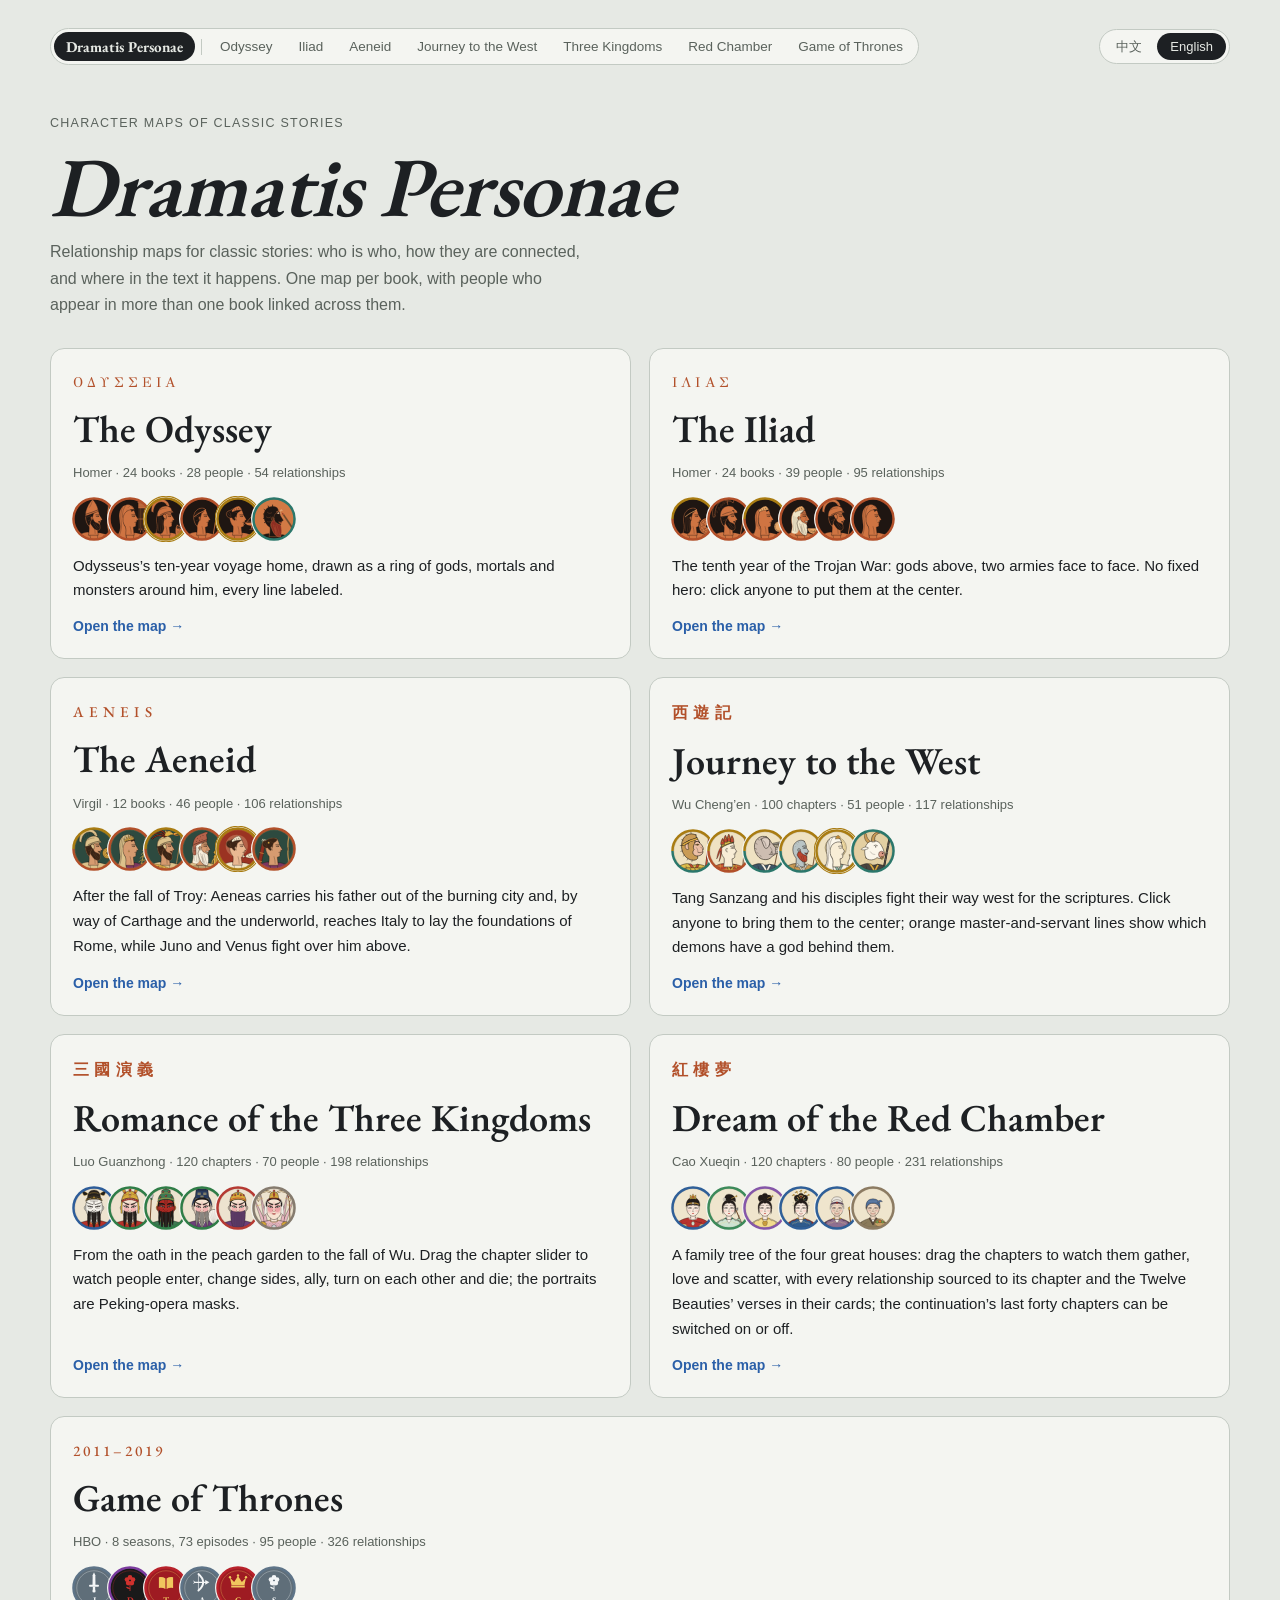
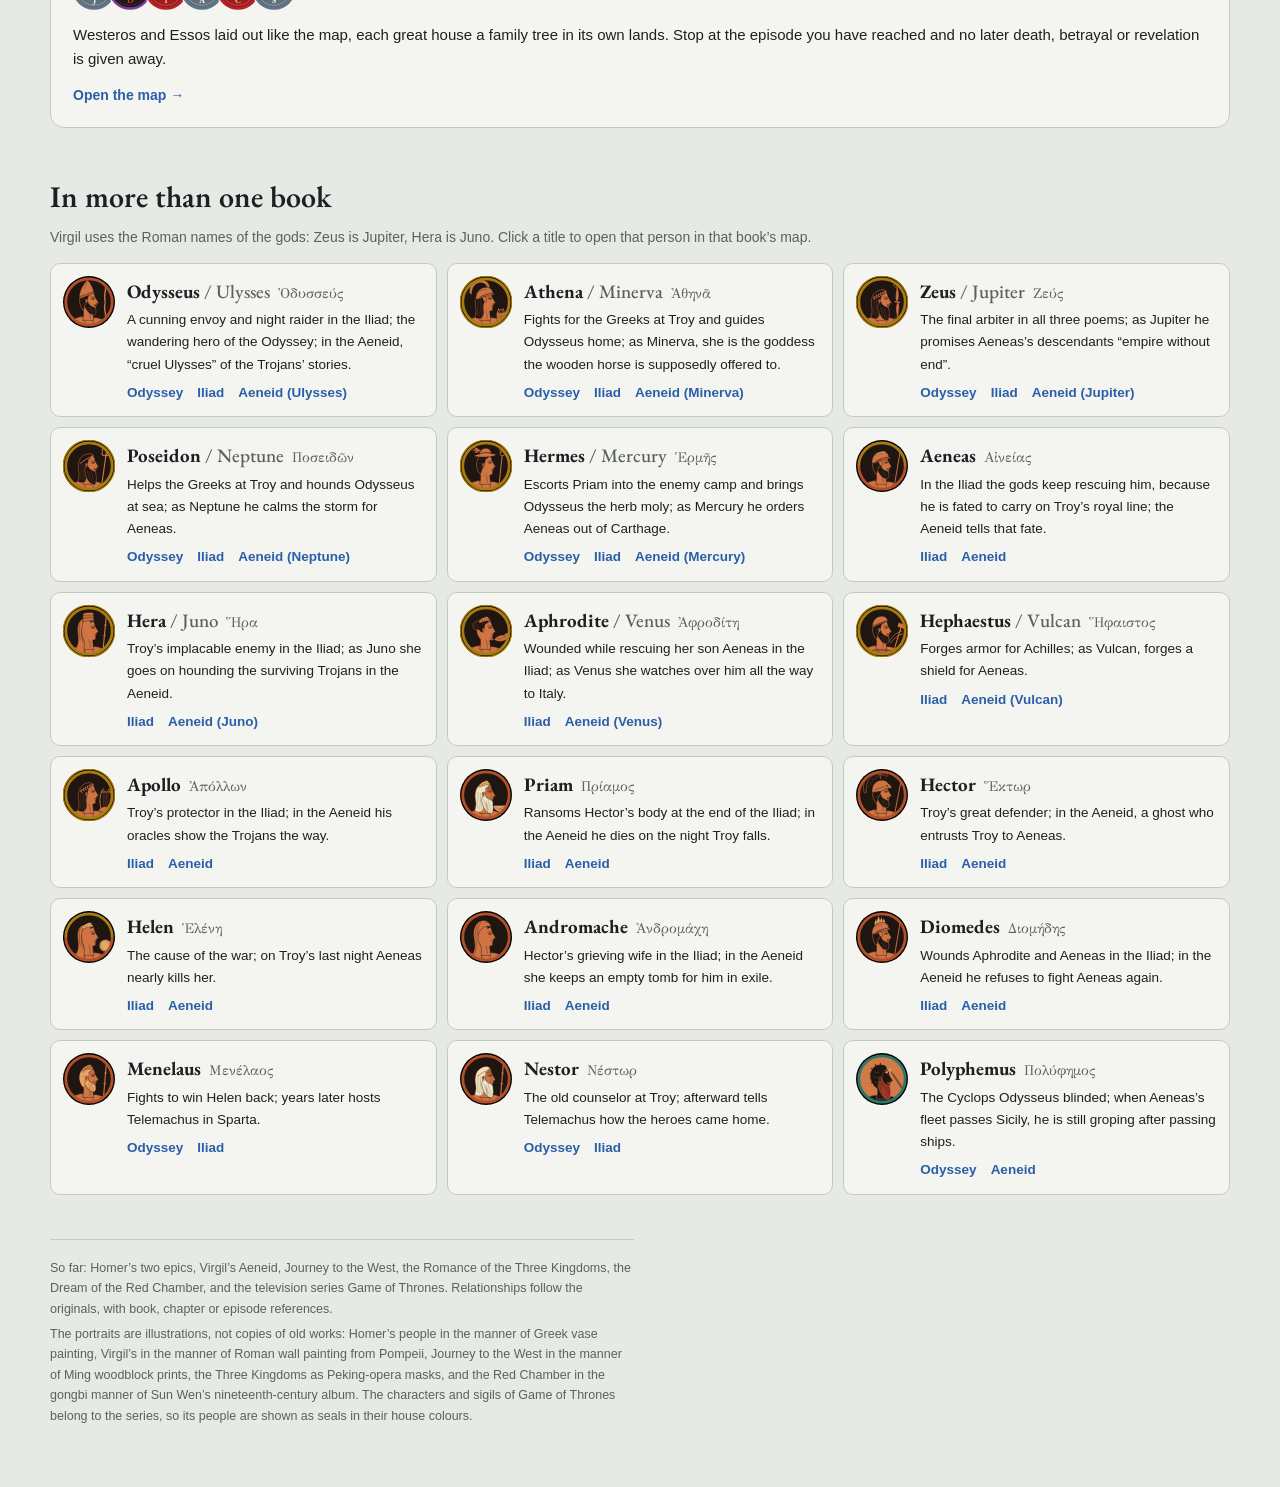
==== commit e118c91b: "Add Game of Thrones map, update all pages, add source - New page got.html (Game of Thrones, TV serie" ====
--- a/index.html
+++ b/index.html
@@ -3,8 +3,17 @@
 <head>
 <meta charset="utf-8">
 <meta name="viewport" content="width=device-width, initial-scale=1, viewport-fit=cover">
+<!-- Google tag (gtag.js) -->
+<script async src="https://www.googletagmanager.com/gtag/js?id=G-DTTJVF6E9D"></script>
+<script>
+  window.dataLayer = window.dataLayer || [];
+  function gtag(){dataLayer.push(arguments);}
+  gtag('js', new Date());
+
+  gtag('config', 'G-DTTJVF6E9D');
+</script>
 <title>Dramatis Personae</title>
-<meta name="description" content="人物谱：经典文学人物关系图 · Character maps of classic literature.">
+<meta name="description" content="人物谱：经典作品人物关系图 · Character maps of classic stories.">
 <style>:root{color-scheme:light}html{-webkit-text-size-adjust:100%}body{margin:0;font-size:14px}img{max-width:100%}[hidden]{display:none!important}</style>
 <style>@font-face{font-family:'EB Garamond';font-style:normal;font-weight:500;font-display:swap;src:url([data-uri]) format('woff2');unicode-range:U+0000-00FF,U+0131,U+0152-0153,U+02BB-02BC,U+02C6,U+02DA,U+02DC,U+0304,U+0308,U+0329,U+2000-206F,U+20AC,U+2122,U+2191,U+2193,U+2212,U+2215,U+FEFF,U+FFFD}@font-face{font-family:'EB Garamond';font-style:normal;font-weight:600;font-display:swap;src:url([data-uri]) format('woff2');unicode-range:U+0000-00FF,U+0131,U+0152-0153,U+02BB-02BC,U+02C6,U+02DA,U+02DC,U+0304,U+0308,U+0329,U+2000-206F,U+20AC,U+2122,U+2191,U+2193,U+2212,U+2215,U+FEFF,U+FFFD}@font-face{font-family:'EB Garamond';font-style:normal;font-weight:700;font-display:swap;src:url([data-uri]) format('woff2');unicode-range:U+0000-00FF,U+0131,U+0152-0153,U+02BB-02BC,U+02C6,U+02DA,U+02DC,U+0304,U+0308,U+0329,U+2000-206F,U+20AC,U+2122,U+2191,U+2193,U+2212,U+2215,U+FEFF,U+FFFD}@font-face{font-family:'GFS Didot';font-style:normal;font-weight:400;font-display:swap;src:url([data-uri]) format('woff2');unicode-range:U+0370-0377,U+037A-037F,U+0384-038A,U+038C,U+038E-03A1,U+03A3-03FF}@font-face{font-family:'GFS Didot';font-style:normal;font-weight:400;font-display:swap;src:url([data-uri]) format('woff2');unicode-range:U+1F00-1FFF}/* Landing: header with book nav, two book cards side by side, then the people who cross between books. Same tokens as the book pages. */
 :root{
@@ -105,6 +114,12 @@
 @media (prefers-color-scheme: dark){ :root:not([data-theme="light"]) .mini.cat-hl-ning .ring{stroke:#EE7A72}
   :root:not([data-theme="light"]) .mini.cat-hl-rong .ring{stroke:#7FA8E6} :root:not([data-theme="light"]) .mini.cat-hl-lin .ring{stroke:#6CC08C}
   :root:not([data-theme="light"]) .mini.cat-hl-xue .ring{stroke:#BC98E0} :root:not([data-theme="light"]) .mini.cat-hl-out .ring{stroke:#B3A48A} }
+.book .gr.tv{font-family:"EB Garamond","Iowan Old Style",Palatino,Georgia,serif;font-size:15px;letter-spacing:.2em}
+.mini.cat-got-stark .ring{stroke:#5E7488} .mini.cat-got-targaryen .ring{stroke:#7B3B9E} .mini.cat-got-lannister .ring{stroke:#B8222B}
+.mini .ini{font-family:var(--f-display);font-weight:700}
+.page[data-lang="en"] .mini .ini{font-family:"EB Garamond","Iowan Old Style",Palatino,Georgia,serif}
+@media (prefers-color-scheme: dark){ :root:not([data-theme="light"]) .mini.cat-got-stark .ring{stroke:#9DB4C8}
+  :root:not([data-theme="light"]) .mini.cat-got-targaryen .ring{stroke:#BC8EE0} :root:not([data-theme="light"]) .mini.cat-got-lannister .ring{stroke:#F0676D} }
 
 .topbar{display:flex;justify-content:space-between;align-items:center;gap:10px 12px;flex-wrap:wrap}
 .booknav{display:flex;align-items:center;gap:2px;flex-wrap:wrap;background:var(--paper);border:1px solid var(--hair);border-radius:999px;padding:3px;min-width:0}
@@ -128,20 +143,20 @@
 <div class="page" id="app" data-lang="zh">
 <header>
   <div class="topbar">
-    <nav class="booknav" aria-label="书目 / Books"><a class="brand" href="index.html" data-xhref="index.html" aria-current="page"><span class="l-zh" lang="zh-CN">人物谱</span><span class="l-en" lang="en">Dramatis Personae</span></a><span class="bn-sep" aria-hidden="true"></span><a href="odyssey.html" data-xhref="odyssey.html"><span class="l-zh" lang="zh-CN">奥德赛</span><span class="l-en" lang="en">Odyssey</span></a><a href="iliad.html" data-xhref="iliad.html"><span class="l-zh" lang="zh-CN">伊利亚特</span><span class="l-en" lang="en">Iliad</span></a><a href="aeneid.html" data-xhref="aeneid.html"><span class="l-zh" lang="zh-CN">埃涅阿斯纪</span><span class="l-en" lang="en">Aeneid</span></a><a href="journey.html" data-xhref="journey.html"><span class="l-zh" lang="zh-CN">西游记</span><span class="l-en" lang="en">Journey to the West</span></a><a href="sanguo.html" data-xhref="sanguo.html"><span class="l-zh" lang="zh-CN">三国演义</span><span class="l-en" lang="en">Three Kingdoms</span></a><a href="honglou.html" data-xhref="honglou.html"><span class="l-zh" lang="zh-CN">红楼梦</span><span class="l-en" lang="en">Red Chamber</span></a></nav>
+    <nav class="booknav" aria-label="书目 / Books"><a class="brand" href="index.html" data-xhref="index.html" aria-current="page"><span class="l-zh" lang="zh-CN">人物谱</span><span class="l-en" lang="en">Dramatis Personae</span></a><span class="bn-sep" aria-hidden="true"></span><a href="odyssey.html" data-xhref="odyssey.html"><span class="l-zh" lang="zh-CN">奥德赛</span><span class="l-en" lang="en">Odyssey</span></a><a href="iliad.html" data-xhref="iliad.html"><span class="l-zh" lang="zh-CN">伊利亚特</span><span class="l-en" lang="en">Iliad</span></a><a href="aeneid.html" data-xhref="aeneid.html"><span class="l-zh" lang="zh-CN">埃涅阿斯纪</span><span class="l-en" lang="en">Aeneid</span></a><a href="journey.html" data-xhref="journey.html"><span class="l-zh" lang="zh-CN">西游记</span><span class="l-en" lang="en">Journey to the West</span></a><a href="sanguo.html" data-xhref="sanguo.html"><span class="l-zh" lang="zh-CN">三国演义</span><span class="l-en" lang="en">Three Kingdoms</span></a><a href="honglou.html" data-xhref="honglou.html"><span class="l-zh" lang="zh-CN">红楼梦</span><span class="l-en" lang="en">Red Chamber</span></a><a href="got.html" data-xhref="got.html"><span class="l-zh" lang="zh-CN">权力的游戏</span><span class="l-en" lang="en">Game of Thrones</span></a></nav>
     <div class="langsw" role="group" aria-label="语言 / Language">
       <button type="button" data-setlang="zh" aria-pressed="true" lang="zh-CN">中文</button>
       <button type="button" data-setlang="en" aria-pressed="false" lang="en">English</button>
     </div>
   </div>
   <div class="hero">
-    <p class="eyebrow"><span class="l-zh" lang="zh-CN">经典文学人物关系图</span><span class="l-en" lang="en">Character maps of classic literature</span></p>
+    <p class="eyebrow"><span class="l-zh" lang="zh-CN">经典作品人物关系图</span><span class="l-en" lang="en">Character maps of classic stories</span></p>
     <h1><span class="l-zh" lang="zh-CN">人物谱</span><span class="l-en" lang="en">Dramatis Personae</span></h1>
-    <p class="lede"><span class="l-zh" lang="zh-CN">为经典作品画人物关系图：谁是谁，彼此什么关系，出自哪一卷、哪一回。每本书一张图；在几本书里都出现的人物，互相链接。</span><span class="l-en" lang="en">Relationship maps for classic books: who is who, how they are connected, and where in the text it happens. One map per book, with people who appear in more than one book linked across them.</span></p>
+    <p class="lede"><span class="l-zh" lang="zh-CN">为经典作品画人物关系图：谁是谁，彼此什么关系，出自哪一卷、哪一回。每本书一张图；在几本书里都出现的人物，互相链接。</span><span class="l-en" lang="en">Relationship maps for classic stories: who is who, how they are connected, and where in the text it happens. One map per book, with people who appear in more than one book linked across them.</span></p>
   </div>
 </header>
 <main>
-  <section class="books" aria-label="书目 / Books"><a class="book" href="odyssey.html" data-xhref="odyssey.html"><span class="gr">ΟΔΥΣΣΕΙΑ</span><h2><span class="l-zh" lang="zh-CN">《奥德赛》</span><span class="l-en" lang="en">The Odyssey</span></h2><span class="meta"><span class="l-zh" lang="zh-CN">荷马 · 二十四卷 · 28 位人物 · 54 段关系</span><span class="l-en" lang="en">Homer · 24 books · 28 people · 54 relationships</span></span><span class="strip"><svg class="mini cat-mortal" viewBox="-56 -56 112 112" width="46" height="46" aria-hidden="true"><circle class="bgc" r="56"/><use xlink:href="#od-odysseus" href="#od-odysseus" x="-50" y="-50" width="100" height="100"/><circle class="ring" r="50" stroke-width="6"/></svg><svg class="mini cat-mortal" viewBox="-56 -56 112 112" width="46" height="46" aria-hidden="true"><circle class="bgc" r="56"/><use xlink:href="#od-penelope" href="#od-penelope" x="-50" y="-50" width="100" height="100"/><circle class="ring" r="50" stroke-width="6"/></svg><svg class="mini cat-god" viewBox="-56 -56 112 112" width="46" height="46" aria-hidden="true"><circle class="bgc" r="56"/><use xlink:href="#od-athena" href="#od-athena" x="-50" y="-50" width="100" height="100"/><circle class="ring" r="50" stroke-width="6"/><circle class="halo" r="55.5"/></svg><svg class="mini cat-mortal" viewBox="-56 -56 112 112" width="46" height="46" aria-hidden="true"><circle class="bgc" r="56"/><use xlink:href="#od-telemachus" href="#od-telemachus" x="-50" y="-50" width="100" height="100"/><circle class="ring" r="50" stroke-width="6"/></svg><svg class="mini cat-god" viewBox="-56 -56 112 112" width="46" height="46" aria-hidden="true"><circle class="bgc" r="56"/><use xlink:href="#od-circe" href="#od-circe" x="-50" y="-50" width="100" height="100"/><circle class="ring" r="50" stroke-width="6"/><circle class="halo" r="55.5"/></svg><svg class="mini cat-monster" viewBox="-56 -56 112 112" width="46" height="46" aria-hidden="true"><circle class="bgc" r="56"/><use xlink:href="#od-polyphemus" href="#od-polyphemus" x="-50" y="-50" width="100" height="100"/><circle class="ring" r="50" stroke-width="6"/></svg></span><p class="desc"><span class="l-zh" lang="zh-CN">奥德修斯的十年归乡：以他为圆心，神、人与怪物环绕一周，每条线写明一段关系。</span><span class="l-en" lang="en">Odysseus’s ten-year voyage home, drawn as a ring of gods, mortals and monsters around him, every line labeled.</span></p><span class="go"><span class="l-zh" lang="zh-CN">打开人物谱 →</span><span class="l-en" lang="en">Open the map →</span></span></a><a class="book" href="iliad.html" data-xhref="iliad.html"><span class="gr">ΙΛΙΑΣ</span><h2><span class="l-zh" lang="zh-CN">《伊利亚特》</span><span class="l-en" lang="en">The Iliad</span></h2><span class="meta"><span class="l-zh" lang="zh-CN">荷马 · 二十四卷 · 39 位人物 · 95 段关系</span><span class="l-en" lang="en">Homer · 24 books · 39 people · 95 relationships</span></span><span class="strip"><svg class="mini cat-demi" viewBox="-56 -56 112 112" width="46" height="46" aria-hidden="true"><circle class="bgc" r="56"/><use xlink:href="#il-achilles" href="#il-achilles" x="-50" y="-50" width="100" height="100"/><path class="ring ring-g" d="M-50,0 A50,50 0 0 1 50,0" stroke-width="6"/><path class="ring ring-m" d="M50,0 A50,50 0 0 1 -50,0" stroke-width="6"/></svg><svg class="mini cat-mortal" viewBox="-56 -56 112 112" width="46" height="46" aria-hidden="true"><circle class="bgc" r="56"/><use xlink:href="#il-hector" href="#il-hector" x="-50" y="-50" width="100" height="100"/><circle class="ring" r="50" stroke-width="6"/></svg><svg class="mini cat-demi" viewBox="-56 -56 112 112" width="46" height="46" aria-hidden="true"><circle class="bgc" r="56"/><use xlink:href="#il-helen" href="#il-helen" x="-50" y="-50" width="100" height="100"/><path class="ring ring-g" d="M-50,0 A50,50 0 0 1 50,0" stroke-width="6"/><path class="ring ring-m" d="M50,0 A50,50 0 0 1 -50,0" stroke-width="6"/></svg><svg class="mini cat-mortal" viewBox="-56 -56 112 112" width="46" height="46" aria-hidden="true"><circle class="bgc" r="56"/><use xlink:href="#il-priam" href="#il-priam" x="-50" y="-50" width="100" height="100"/><circle class="ring" r="50" stroke-width="6"/></svg><svg class="mini cat-mortal" viewBox="-56 -56 112 112" width="46" height="46" aria-hidden="true"><circle class="bgc" r="56"/><use xlink:href="#il-patroclus" href="#il-patroclus" x="-50" y="-50" width="100" height="100"/><circle class="ring" r="50" stroke-width="6"/></svg><svg class="mini cat-mortal" viewBox="-56 -56 112 112" width="46" height="46" aria-hidden="true"><circle class="bgc" r="56"/><use xlink:href="#il-andromache" href="#il-andromache" x="-50" y="-50" width="100" height="100"/><circle class="ring" r="50" stroke-width="6"/></svg></span><p class="desc"><span class="l-zh" lang="zh-CN">特洛伊战争的第十年：众神在上，两军对垒。没有固定的主角，点谁，谁就走到中央。</span><span class="l-en" lang="en">The tenth year of the Trojan War: gods above, two armies face to face. No fixed hero: click anyone to put them at the center.</span></p><span class="go"><span class="l-zh" lang="zh-CN">打开人物谱 →</span><span class="l-en" lang="en">Open the map →</span></span></a><a class="book" href="aeneid.html" data-xhref="aeneid.html"><span class="gr la">AENEIS</span><h2><span class="l-zh" lang="zh-CN">《埃涅阿斯纪》</span><span class="l-en" lang="en">The Aeneid</span></h2><span class="meta"><span class="l-zh" lang="zh-CN">维吉尔 · 十二卷 · 46 位人物 · 106 段关系</span><span class="l-en" lang="en">Virgil · 12 books · 46 people · 106 relationships</span></span><span class="strip"><svg class="mini cat-demi" viewBox="-56 -56 112 112" width="46" height="46" aria-hidden="true"><circle class="bgc" r="56"/><use xlink:href="#ae-aeneas" href="#ae-aeneas" x="-50" y="-50" width="100" height="100"/><path class="ring ring-g" d="M-50,0 A50,50 0 0 1 50,0" stroke-width="6"/><path class="ring ring-m" d="M50,0 A50,50 0 0 1 -50,0" stroke-width="6"/></svg><svg class="mini cat-mortal" viewBox="-56 -56 112 112" width="46" height="46" aria-hidden="true"><circle class="bgc" r="56"/><use xlink:href="#ae-dido" href="#ae-dido" x="-50" y="-50" width="100" height="100"/><circle class="ring" r="50" stroke-width="6"/></svg><svg class="mini cat-demi" viewBox="-56 -56 112 112" width="46" height="46" aria-hidden="true"><circle class="bgc" r="56"/><use xlink:href="#ae-turnus" href="#ae-turnus" x="-50" y="-50" width="100" height="100"/><path class="ring ring-g" d="M-50,0 A50,50 0 0 1 50,0" stroke-width="6"/><path class="ring ring-m" d="M50,0 A50,50 0 0 1 -50,0" stroke-width="6"/></svg><svg class="mini cat-mortal" viewBox="-56 -56 112 112" width="46" height="46" aria-hidden="true"><circle class="bgc" r="56"/><use xlink:href="#ae-anchises" href="#ae-anchises" x="-50" y="-50" width="100" height="100"/><circle class="ring" r="50" stroke-width="6"/></svg><svg class="mini cat-god" viewBox="-56 -56 112 112" width="46" height="46" aria-hidden="true"><circle class="bgc" r="56"/><use xlink:href="#ae-venus" href="#ae-venus" x="-50" y="-50" width="100" height="100"/><circle class="ring" r="50" stroke-width="6"/><circle class="halo" r="55.5"/></svg><svg class="mini cat-mortal" viewBox="-56 -56 112 112" width="46" height="46" aria-hidden="true"><circle class="bgc" r="56"/><use xlink:href="#ae-camilla" href="#ae-camilla" x="-50" y="-50" width="100" height="100"/><circle class="ring" r="50" stroke-width="6"/></svg></span><p class="desc"><span class="l-zh" lang="zh-CN">特洛伊陷落之后：埃涅阿斯背着父亲逃出火城，经迦太基与冥府，到意大利打下罗马的根基。朱诺与维纳斯在天上各护一方。</span><span class="l-en" lang="en">After the fall of Troy: Aeneas carries his father out of the burning city and, by way of Carthage and the underworld, reaches Italy to lay the foundations of Rome, while Juno and Venus fight over him above.</span></p><span class="go"><span class="l-zh" lang="zh-CN">打开人物谱 →</span><span class="l-en" lang="en">Open the map →</span></span></a><a class="book" href="journey.html" data-xhref="journey.html"><span class="gr cn">西遊記</span><h2><span class="l-zh" lang="zh-CN">《西游记》</span><span class="l-en" lang="en">Journey to the West</span></h2><span class="meta"><span class="l-zh" lang="zh-CN">明 · 吴承恩 · 一百回 · 51 位人物 · 117 段关系</span><span class="l-en" lang="en">Wu Cheng’en · 100 chapters · 51 people · 117 relationships</span></span><span class="strip"><svg class="mini cat-demimon" viewBox="-56 -56 112 112" width="46" height="46" aria-hidden="true"><circle class="bgc" r="56"/><use xlink:href="#xy-wukong" href="#xy-wukong" x="-50" y="-50" width="100" height="100"/><path class="ring ring-g" d="M-50,0 A50,50 0 0 1 50,0" stroke-width="6"/><path class="ring ring-x" d="M50,0 A50,50 0 0 1 -50,0" stroke-width="6"/></svg><svg class="mini cat-demi" viewBox="-56 -56 112 112" width="46" height="46" aria-hidden="true"><circle class="bgc" r="56"/><use xlink:href="#xy-tangseng" href="#xy-tangseng" x="-50" y="-50" width="100" height="100"/><path class="ring ring-g" d="M-50,0 A50,50 0 0 1 50,0" stroke-width="6"/><path class="ring ring-m" d="M50,0 A50,50 0 0 1 -50,0" stroke-width="6"/></svg><svg class="mini cat-demimon" viewBox="-56 -56 112 112" width="46" height="46" aria-hidden="true"><circle class="bgc" r="56"/><use xlink:href="#xy-bajie" href="#xy-bajie" x="-50" y="-50" width="100" height="100"/><path class="ring ring-g" d="M-50,0 A50,50 0 0 1 50,0" stroke-width="6"/><path class="ring ring-x" d="M50,0 A50,50 0 0 1 -50,0" stroke-width="6"/></svg><svg class="mini cat-demimon" viewBox="-56 -56 112 112" width="46" height="46" aria-hidden="true"><circle class="bgc" r="56"/><use xlink:href="#xy-shaseng" href="#xy-shaseng" x="-50" y="-50" width="100" height="100"/><path class="ring ring-g" d="M-50,0 A50,50 0 0 1 50,0" stroke-width="6"/><path class="ring ring-x" d="M50,0 A50,50 0 0 1 -50,0" stroke-width="6"/></svg><svg class="mini cat-god" viewBox="-56 -56 112 112" width="46" height="46" aria-hidden="true"><circle class="bgc" r="56"/><use xlink:href="#xy-guanyin" href="#xy-guanyin" x="-50" y="-50" width="100" height="100"/><circle class="ring" r="50" stroke-width="6"/><circle class="halo" r="55.5"/></svg><svg class="mini cat-monster" viewBox="-56 -56 112 112" width="46" height="46" aria-hidden="true"><circle class="bgc" r="56"/><use xlink:href="#xy-bull" href="#xy-bull" x="-50" y="-50" width="100" height="100"/><circle class="ring" r="50" stroke-width="6"/></svg></span><p class="desc"><span class="l-zh" lang="zh-CN">唐僧师徒西天取经，一路降妖。点谁，谁就走到中央；橙色的“主从”线标出哪些妖怪背后有神佛撑腰。</span><span class="l-en" lang="en">Tang Sanzang and his disciples fight their way west for the scriptures. Click anyone to bring them to the center; orange master-and-servant lines show which demons have a god behind them.</span></p><span class="go"><span class="l-zh" lang="zh-CN">打开人物谱 →</span><span class="l-en" lang="en">Open the map →</span></span></a><a class="book" href="sanguo.html" data-xhref="sanguo.html"><span class="gr cn">三國演義</span><h2><span class="l-zh" lang="zh-CN">《三国演义》</span><span class="l-en" lang="en">Romance of the Three Kingdoms</span></h2><span class="meta"><span class="l-zh" lang="zh-CN">元末明初 · 罗贯中 · 一百二十回 · 70 位人物 · 198 段关系</span><span class="l-en" lang="en">Luo Guanzhong · 120 chapters · 70 people · 198 relationships</span></span><span class="strip"><svg class="mini cat-sg-wei" viewBox="-56 -56 112 112" width="46" height="46" aria-hidden="true"><circle class="bgc" r="56"/><use xlink:href="#sg-caocao" href="#sg-caocao" x="-50" y="-50" width="100" height="100"/><circle class="ring" r="50" stroke-width="6"/></svg><svg class="mini cat-sg-shu" viewBox="-56 -56 112 112" width="46" height="46" aria-hidden="true"><circle class="bgc" r="56"/><use xlink:href="#sg-liubei" href="#sg-liubei" x="-50" y="-50" width="100" height="100"/><circle class="ring" r="50" stroke-width="6"/></svg><svg class="mini cat-sg-shu" viewBox="-56 -56 112 112" width="46" height="46" aria-hidden="true"><circle class="bgc" r="56"/><use xlink:href="#sg-guanyu" href="#sg-guanyu" x="-50" y="-50" width="100" height="100"/><circle class="ring" r="50" stroke-width="6"/></svg><svg class="mini cat-sg-shu" viewBox="-56 -56 112 112" width="46" height="46" aria-hidden="true"><circle class="bgc" r="56"/><use xlink:href="#sg-zhugeliang" href="#sg-zhugeliang" x="-50" y="-50" width="100" height="100"/><circle class="ring" r="50" stroke-width="6"/></svg><svg class="mini cat-sg-wu" viewBox="-56 -56 112 112" width="46" height="46" aria-hidden="true"><circle class="bgc" r="56"/><use xlink:href="#sg-sunquan" href="#sg-sunquan" x="-50" y="-50" width="100" height="100"/><circle class="ring" r="50" stroke-width="6"/></svg><svg class="mini cat-sg-qun" viewBox="-56 -56 112 112" width="46" height="46" aria-hidden="true"><circle class="bgc" r="56"/><use xlink:href="#sg-lvbu" href="#sg-lvbu" x="-50" y="-50" width="100" height="100"/><circle class="ring" r="50" stroke-width="6"/></svg></span><p class="desc"><span class="l-zh" lang="zh-CN">从桃园结义到三分归晋。拖动回目滑块，看人物登场、换阵营、结盟、反目、死去；小像仿京剧脸谱。</span><span class="l-en" lang="en">From the oath in the peach garden to the fall of Wu. Drag the chapter slider to watch people enter, change sides, ally, turn on each other and die; the portraits are Peking-opera masks.</span></p><span class="go"><span class="l-zh" lang="zh-CN">打开人物谱 →</span><span class="l-en" lang="en">Open the map →</span></span></a><a class="book" href="honglou.html" data-xhref="honglou.html"><span class="gr cn">紅樓夢</span><h2><span class="l-zh" lang="zh-CN">《红楼梦》</span><span class="l-en" lang="en">Dream of the Red Chamber</span></h2><span class="meta"><span class="l-zh" lang="zh-CN">清 · 曹雪芹 · 一百二十回 · 80 位人物 · 231 段关系</span><span class="l-en" lang="en">Cao Xueqin · 120 chapters · 80 people · 231 relationships</span></span><span class="strip"><svg class="mini cat-hl-rong" viewBox="-56 -56 112 112" width="46" height="46" aria-hidden="true"><circle class="bgc" r="56"/><use xlink:href="#hl-baoyu" href="#hl-baoyu" x="-50" y="-50" width="100" height="100"/><circle class="ring" r="50" stroke-width="6"/></svg><svg class="mini cat-hl-lin" viewBox="-56 -56 112 112" width="46" height="46" aria-hidden="true"><circle class="bgc" r="56"/><use xlink:href="#hl-daiyu" href="#hl-daiyu" x="-50" y="-50" width="100" height="100"/><circle class="ring" r="50" stroke-width="6"/></svg><svg class="mini cat-hl-xue" viewBox="-56 -56 112 112" width="46" height="46" aria-hidden="true"><circle class="bgc" r="56"/><use xlink:href="#hl-baochai" href="#hl-baochai" x="-50" y="-50" width="100" height="100"/><circle class="ring" r="50" stroke-width="6"/></svg><svg class="mini cat-hl-rong" viewBox="-56 -56 112 112" width="46" height="46" aria-hidden="true"><circle class="bgc" r="56"/><use xlink:href="#hl-xifeng" href="#hl-xifeng" x="-50" y="-50" width="100" height="100"/><circle class="ring" r="50" stroke-width="6"/></svg><svg class="mini cat-hl-rong" viewBox="-56 -56 112 112" width="46" height="46" aria-hidden="true"><circle class="bgc" r="56"/><use xlink:href="#hl-jiamu" href="#hl-jiamu" x="-50" y="-50" width="100" height="100"/><circle class="ring" r="50" stroke-width="6"/></svg><svg class="mini cat-hl-out" viewBox="-56 -56 112 112" width="46" height="46" aria-hidden="true"><circle class="bgc" r="56"/><use xlink:href="#hl-liulaolao" href="#hl-liulaolao" x="-50" y="-50" width="100" height="100"/><circle class="ring" r="50" stroke-width="6"/></svg></span><p class="desc"><span class="l-zh" lang="zh-CN">贾史王薛四大家族的家谱：拖动回目看聚散生死，每段关系注明回目，金陵十二钗附判词与曲子；后四十回续书可开可关。</span><span class="l-en" lang="en">A family tree of the four great houses: drag the chapters to watch them gather, love and scatter, with every relationship sourced to its chapter and the Twelve Beauties’ verses in their cards; the continuation’s last forty chapters can be switched on or off.</span></p><span class="go"><span class="l-zh" lang="zh-CN">打开人物谱 →</span><span class="l-en" lang="en">Open the map →</span></span></a></section>
+  <section class="books" aria-label="书目 / Books"><a class="book" href="odyssey.html" data-xhref="odyssey.html"><span class="gr">ΟΔΥΣΣΕΙΑ</span><h2><span class="l-zh" lang="zh-CN">《奥德赛》</span><span class="l-en" lang="en">The Odyssey</span></h2><span class="meta"><span class="l-zh" lang="zh-CN">荷马 · 二十四卷 · 28 位人物 · 54 段关系</span><span class="l-en" lang="en">Homer · 24 books · 28 people · 54 relationships</span></span><span class="strip"><svg class="mini cat-mortal" viewBox="-56 -56 112 112" width="46" height="46" aria-hidden="true"><circle class="bgc" r="56"/><use xlink:href="#od-odysseus" href="#od-odysseus" x="-50" y="-50" width="100" height="100"/><circle class="ring" r="50" stroke-width="6"/></svg><svg class="mini cat-mortal" viewBox="-56 -56 112 112" width="46" height="46" aria-hidden="true"><circle class="bgc" r="56"/><use xlink:href="#od-penelope" href="#od-penelope" x="-50" y="-50" width="100" height="100"/><circle class="ring" r="50" stroke-width="6"/></svg><svg class="mini cat-god" viewBox="-56 -56 112 112" width="46" height="46" aria-hidden="true"><circle class="bgc" r="56"/><use xlink:href="#od-athena" href="#od-athena" x="-50" y="-50" width="100" height="100"/><circle class="ring" r="50" stroke-width="6"/><circle class="halo" r="55.5"/></svg><svg class="mini cat-mortal" viewBox="-56 -56 112 112" width="46" height="46" aria-hidden="true"><circle class="bgc" r="56"/><use xlink:href="#od-telemachus" href="#od-telemachus" x="-50" y="-50" width="100" height="100"/><circle class="ring" r="50" stroke-width="6"/></svg><svg class="mini cat-god" viewBox="-56 -56 112 112" width="46" height="46" aria-hidden="true"><circle class="bgc" r="56"/><use xlink:href="#od-circe" href="#od-circe" x="-50" y="-50" width="100" height="100"/><circle class="ring" r="50" stroke-width="6"/><circle class="halo" r="55.5"/></svg><svg class="mini cat-monster" viewBox="-56 -56 112 112" width="46" height="46" aria-hidden="true"><circle class="bgc" r="56"/><use xlink:href="#od-polyphemus" href="#od-polyphemus" x="-50" y="-50" width="100" height="100"/><circle class="ring" r="50" stroke-width="6"/></svg></span><p class="desc"><span class="l-zh" lang="zh-CN">奥德修斯的十年归乡：以他为圆心，神、人与怪物环绕一周，每条线写明一段关系。</span><span class="l-en" lang="en">Odysseus’s ten-year voyage home, drawn as a ring of gods, mortals and monsters around him, every line labeled.</span></p><span class="go"><span class="l-zh" lang="zh-CN">打开人物谱 →</span><span class="l-en" lang="en">Open the map →</span></span></a><a class="book" href="iliad.html" data-xhref="iliad.html"><span class="gr">ΙΛΙΑΣ</span><h2><span class="l-zh" lang="zh-CN">《伊利亚特》</span><span class="l-en" lang="en">The Iliad</span></h2><span class="meta"><span class="l-zh" lang="zh-CN">荷马 · 二十四卷 · 39 位人物 · 95 段关系</span><span class="l-en" lang="en">Homer · 24 books · 39 people · 95 relationships</span></span><span class="strip"><svg class="mini cat-demi" viewBox="-56 -56 112 112" width="46" height="46" aria-hidden="true"><circle class="bgc" r="56"/><use xlink:href="#il-achilles" href="#il-achilles" x="-50" y="-50" width="100" height="100"/><path class="ring ring-g" d="M-50,0 A50,50 0 0 1 50,0" stroke-width="6"/><path class="ring ring-m" d="M50,0 A50,50 0 0 1 -50,0" stroke-width="6"/></svg><svg class="mini cat-mortal" viewBox="-56 -56 112 112" width="46" height="46" aria-hidden="true"><circle class="bgc" r="56"/><use xlink:href="#il-hector" href="#il-hector" x="-50" y="-50" width="100" height="100"/><circle class="ring" r="50" stroke-width="6"/></svg><svg class="mini cat-demi" viewBox="-56 -56 112 112" width="46" height="46" aria-hidden="true"><circle class="bgc" r="56"/><use xlink:href="#il-helen" href="#il-helen" x="-50" y="-50" width="100" height="100"/><path class="ring ring-g" d="M-50,0 A50,50 0 0 1 50,0" stroke-width="6"/><path class="ring ring-m" d="M50,0 A50,50 0 0 1 -50,0" stroke-width="6"/></svg><svg class="mini cat-mortal" viewBox="-56 -56 112 112" width="46" height="46" aria-hidden="true"><circle class="bgc" r="56"/><use xlink:href="#il-priam" href="#il-priam" x="-50" y="-50" width="100" height="100"/><circle class="ring" r="50" stroke-width="6"/></svg><svg class="mini cat-mortal" viewBox="-56 -56 112 112" width="46" height="46" aria-hidden="true"><circle class="bgc" r="56"/><use xlink:href="#il-patroclus" href="#il-patroclus" x="-50" y="-50" width="100" height="100"/><circle class="ring" r="50" stroke-width="6"/></svg><svg class="mini cat-mortal" viewBox="-56 -56 112 112" width="46" height="46" aria-hidden="true"><circle class="bgc" r="56"/><use xlink:href="#il-andromache" href="#il-andromache" x="-50" y="-50" width="100" height="100"/><circle class="ring" r="50" stroke-width="6"/></svg></span><p class="desc"><span class="l-zh" lang="zh-CN">特洛伊战争的第十年：众神在上，两军对垒。没有固定的主角，点谁，谁就走到中央。</span><span class="l-en" lang="en">The tenth year of the Trojan War: gods above, two armies face to face. No fixed hero: click anyone to put them at the center.</span></p><span class="go"><span class="l-zh" lang="zh-CN">打开人物谱 →</span><span class="l-en" lang="en">Open the map →</span></span></a><a class="book" href="aeneid.html" data-xhref="aeneid.html"><span class="gr la">AENEIS</span><h2><span class="l-zh" lang="zh-CN">《埃涅阿斯纪》</span><span class="l-en" lang="en">The Aeneid</span></h2><span class="meta"><span class="l-zh" lang="zh-CN">维吉尔 · 十二卷 · 46 位人物 · 106 段关系</span><span class="l-en" lang="en">Virgil · 12 books · 46 people · 106 relationships</span></span><span class="strip"><svg class="mini cat-demi" viewBox="-56 -56 112 112" width="46" height="46" aria-hidden="true"><circle class="bgc" r="56"/><use xlink:href="#ae-aeneas" href="#ae-aeneas" x="-50" y="-50" width="100" height="100"/><path class="ring ring-g" d="M-50,0 A50,50 0 0 1 50,0" stroke-width="6"/><path class="ring ring-m" d="M50,0 A50,50 0 0 1 -50,0" stroke-width="6"/></svg><svg class="mini cat-mortal" viewBox="-56 -56 112 112" width="46" height="46" aria-hidden="true"><circle class="bgc" r="56"/><use xlink:href="#ae-dido" href="#ae-dido" x="-50" y="-50" width="100" height="100"/><circle class="ring" r="50" stroke-width="6"/></svg><svg class="mini cat-demi" viewBox="-56 -56 112 112" width="46" height="46" aria-hidden="true"><circle class="bgc" r="56"/><use xlink:href="#ae-turnus" href="#ae-turnus" x="-50" y="-50" width="100" height="100"/><path class="ring ring-g" d="M-50,0 A50,50 0 0 1 50,0" stroke-width="6"/><path class="ring ring-m" d="M50,0 A50,50 0 0 1 -50,0" stroke-width="6"/></svg><svg class="mini cat-mortal" viewBox="-56 -56 112 112" width="46" height="46" aria-hidden="true"><circle class="bgc" r="56"/><use xlink:href="#ae-anchises" href="#ae-anchises" x="-50" y="-50" width="100" height="100"/><circle class="ring" r="50" stroke-width="6"/></svg><svg class="mini cat-god" viewBox="-56 -56 112 112" width="46" height="46" aria-hidden="true"><circle class="bgc" r="56"/><use xlink:href="#ae-venus" href="#ae-venus" x="-50" y="-50" width="100" height="100"/><circle class="ring" r="50" stroke-width="6"/><circle class="halo" r="55.5"/></svg><svg class="mini cat-mortal" viewBox="-56 -56 112 112" width="46" height="46" aria-hidden="true"><circle class="bgc" r="56"/><use xlink:href="#ae-camilla" href="#ae-camilla" x="-50" y="-50" width="100" height="100"/><circle class="ring" r="50" stroke-width="6"/></svg></span><p class="desc"><span class="l-zh" lang="zh-CN">特洛伊陷落之后：埃涅阿斯背着父亲逃出火城，经迦太基与冥府，到意大利打下罗马的根基。朱诺与维纳斯在天上各护一方。</span><span class="l-en" lang="en">After the fall of Troy: Aeneas carries his father out of the burning city and, by way of Carthage and the underworld, reaches Italy to lay the foundations of Rome, while Juno and Venus fight over him above.</span></p><span class="go"><span class="l-zh" lang="zh-CN">打开人物谱 →</span><span class="l-en" lang="en">Open the map →</span></span></a><a class="book" href="journey.html" data-xhref="journey.html"><span class="gr cn">西遊記</span><h2><span class="l-zh" lang="zh-CN">《西游记》</span><span class="l-en" lang="en">Journey to the West</span></h2><span class="meta"><span class="l-zh" lang="zh-CN">明 · 吴承恩 · 一百回 · 51 位人物 · 117 段关系</span><span class="l-en" lang="en">Wu Cheng’en · 100 chapters · 51 people · 117 relationships</span></span><span class="strip"><svg class="mini cat-demimon" viewBox="-56 -56 112 112" width="46" height="46" aria-hidden="true"><circle class="bgc" r="56"/><use xlink:href="#xy-wukong" href="#xy-wukong" x="-50" y="-50" width="100" height="100"/><path class="ring ring-g" d="M-50,0 A50,50 0 0 1 50,0" stroke-width="6"/><path class="ring ring-x" d="M50,0 A50,50 0 0 1 -50,0" stroke-width="6"/></svg><svg class="mini cat-demi" viewBox="-56 -56 112 112" width="46" height="46" aria-hidden="true"><circle class="bgc" r="56"/><use xlink:href="#xy-tangseng" href="#xy-tangseng" x="-50" y="-50" width="100" height="100"/><path class="ring ring-g" d="M-50,0 A50,50 0 0 1 50,0" stroke-width="6"/><path class="ring ring-m" d="M50,0 A50,50 0 0 1 -50,0" stroke-width="6"/></svg><svg class="mini cat-demimon" viewBox="-56 -56 112 112" width="46" height="46" aria-hidden="true"><circle class="bgc" r="56"/><use xlink:href="#xy-bajie" href="#xy-bajie" x="-50" y="-50" width="100" height="100"/><path class="ring ring-g" d="M-50,0 A50,50 0 0 1 50,0" stroke-width="6"/><path class="ring ring-x" d="M50,0 A50,50 0 0 1 -50,0" stroke-width="6"/></svg><svg class="mini cat-demimon" viewBox="-56 -56 112 112" width="46" height="46" aria-hidden="true"><circle class="bgc" r="56"/><use xlink:href="#xy-shaseng" href="#xy-shaseng" x="-50" y="-50" width="100" height="100"/><path class="ring ring-g" d="M-50,0 A50,50 0 0 1 50,0" stroke-width="6"/><path class="ring ring-x" d="M50,0 A50,50 0 0 1 -50,0" stroke-width="6"/></svg><svg class="mini cat-god" viewBox="-56 -56 112 112" width="46" height="46" aria-hidden="true"><circle class="bgc" r="56"/><use xlink:href="#xy-guanyin" href="#xy-guanyin" x="-50" y="-50" width="100" height="100"/><circle class="ring" r="50" stroke-width="6"/><circle class="halo" r="55.5"/></svg><svg class="mini cat-monster" viewBox="-56 -56 112 112" width="46" height="46" aria-hidden="true"><circle class="bgc" r="56"/><use xlink:href="#xy-bull" href="#xy-bull" x="-50" y="-50" width="100" height="100"/><circle class="ring" r="50" stroke-width="6"/></svg></span><p class="desc"><span class="l-zh" lang="zh-CN">唐僧师徒西天取经，一路降妖。点谁，谁就走到中央；橙色的“主从”线标出哪些妖怪背后有神佛撑腰。</span><span class="l-en" lang="en">Tang Sanzang and his disciples fight their way west for the scriptures. Click anyone to bring them to the center; orange master-and-servant lines show which demons have a god behind them.</span></p><span class="go"><span class="l-zh" lang="zh-CN">打开人物谱 →</span><span class="l-en" lang="en">Open the map →</span></span></a><a class="book" href="sanguo.html" data-xhref="sanguo.html"><span class="gr cn">三國演義</span><h2><span class="l-zh" lang="zh-CN">《三国演义》</span><span class="l-en" lang="en">Romance of the Three Kingdoms</span></h2><span class="meta"><span class="l-zh" lang="zh-CN">元末明初 · 罗贯中 · 一百二十回 · 70 位人物 · 198 段关系</span><span class="l-en" lang="en">Luo Guanzhong · 120 chapters · 70 people · 198 relationships</span></span><span class="strip"><svg class="mini cat-sg-wei" viewBox="-56 -56 112 112" width="46" height="46" aria-hidden="true"><circle class="bgc" r="56"/><use xlink:href="#sg-caocao" href="#sg-caocao" x="-50" y="-50" width="100" height="100"/><circle class="ring" r="50" stroke-width="6"/></svg><svg class="mini cat-sg-shu" viewBox="-56 -56 112 112" width="46" height="46" aria-hidden="true"><circle class="bgc" r="56"/><use xlink:href="#sg-liubei" href="#sg-liubei" x="-50" y="-50" width="100" height="100"/><circle class="ring" r="50" stroke-width="6"/></svg><svg class="mini cat-sg-shu" viewBox="-56 -56 112 112" width="46" height="46" aria-hidden="true"><circle class="bgc" r="56"/><use xlink:href="#sg-guanyu" href="#sg-guanyu" x="-50" y="-50" width="100" height="100"/><circle class="ring" r="50" stroke-width="6"/></svg><svg class="mini cat-sg-shu" viewBox="-56 -56 112 112" width="46" height="46" aria-hidden="true"><circle class="bgc" r="56"/><use xlink:href="#sg-zhugeliang" href="#sg-zhugeliang" x="-50" y="-50" width="100" height="100"/><circle class="ring" r="50" stroke-width="6"/></svg><svg class="mini cat-sg-wu" viewBox="-56 -56 112 112" width="46" height="46" aria-hidden="true"><circle class="bgc" r="56"/><use xlink:href="#sg-sunquan" href="#sg-sunquan" x="-50" y="-50" width="100" height="100"/><circle class="ring" r="50" stroke-width="6"/></svg><svg class="mini cat-sg-qun" viewBox="-56 -56 112 112" width="46" height="46" aria-hidden="true"><circle class="bgc" r="56"/><use xlink:href="#sg-lvbu" href="#sg-lvbu" x="-50" y="-50" width="100" height="100"/><circle class="ring" r="50" stroke-width="6"/></svg></span><p class="desc"><span class="l-zh" lang="zh-CN">从桃园结义到三分归晋。拖动回目滑块，看人物登场、换阵营、结盟、反目、死去；小像仿京剧脸谱。</span><span class="l-en" lang="en">From the oath in the peach garden to the fall of Wu. Drag the chapter slider to watch people enter, change sides, ally, turn on each other and die; the portraits are Peking-opera masks.</span></p><span class="go"><span class="l-zh" lang="zh-CN">打开人物谱 →</span><span class="l-en" lang="en">Open the map →</span></span></a><a class="book" href="honglou.html" data-xhref="honglou.html"><span class="gr cn">紅樓夢</span><h2><span class="l-zh" lang="zh-CN">《红楼梦》</span><span class="l-en" lang="en">Dream of the Red Chamber</span></h2><span class="meta"><span class="l-zh" lang="zh-CN">清 · 曹雪芹 · 一百二十回 · 80 位人物 · 231 段关系</span><span class="l-en" lang="en">Cao Xueqin · 120 chapters · 80 people · 231 relationships</span></span><span class="strip"><svg class="mini cat-hl-rong" viewBox="-56 -56 112 112" width="46" height="46" aria-hidden="true"><circle class="bgc" r="56"/><use xlink:href="#hl-baoyu" href="#hl-baoyu" x="-50" y="-50" width="100" height="100"/><circle class="ring" r="50" stroke-width="6"/></svg><svg class="mini cat-hl-lin" viewBox="-56 -56 112 112" width="46" height="46" aria-hidden="true"><circle class="bgc" r="56"/><use xlink:href="#hl-daiyu" href="#hl-daiyu" x="-50" y="-50" width="100" height="100"/><circle class="ring" r="50" stroke-width="6"/></svg><svg class="mini cat-hl-xue" viewBox="-56 -56 112 112" width="46" height="46" aria-hidden="true"><circle class="bgc" r="56"/><use xlink:href="#hl-baochai" href="#hl-baochai" x="-50" y="-50" width="100" height="100"/><circle class="ring" r="50" stroke-width="6"/></svg><svg class="mini cat-hl-rong" viewBox="-56 -56 112 112" width="46" height="46" aria-hidden="true"><circle class="bgc" r="56"/><use xlink:href="#hl-xifeng" href="#hl-xifeng" x="-50" y="-50" width="100" height="100"/><circle class="ring" r="50" stroke-width="6"/></svg><svg class="mini cat-hl-rong" viewBox="-56 -56 112 112" width="46" height="46" aria-hidden="true"><circle class="bgc" r="56"/><use xlink:href="#hl-jiamu" href="#hl-jiamu" x="-50" y="-50" width="100" height="100"/><circle class="ring" r="50" stroke-width="6"/></svg><svg class="mini cat-hl-out" viewBox="-56 -56 112 112" width="46" height="46" aria-hidden="true"><circle class="bgc" r="56"/><use xlink:href="#hl-liulaolao" href="#hl-liulaolao" x="-50" y="-50" width="100" height="100"/><circle class="ring" r="50" stroke-width="6"/></svg></span><p class="desc"><span class="l-zh" lang="zh-CN">贾史王薛四大家族的家谱：拖动回目看聚散生死，每段关系注明回目，金陵十二钗附判词与曲子；后四十回续书可开可关。</span><span class="l-en" lang="en">A family tree of the four great houses: drag the chapters to watch them gather, love and scatter, with every relationship sourced to its chapter and the Twelve Beauties’ verses in their cards; the continuation’s last forty chapters can be switched on or off.</span></p><span class="go"><span class="l-zh" lang="zh-CN">打开人物谱 →</span><span class="l-en" lang="en">Open the map →</span></span></a><a class="book" href="got.html" data-xhref="got.html"><span class="gr tv">2011–2019</span><h2><span class="l-zh" lang="zh-CN">《权力的游戏》</span><span class="l-en" lang="en">Game of Thrones</span></h2><span class="meta"><span class="l-zh" lang="zh-CN">HBO 电视剧 · 八季七十三集 · 95 位人物 · 326 段关系</span><span class="l-en" lang="en">HBO · 8 seasons, 73 episodes · 95 people · 326 relationships</span></span><span class="strip"><svg class="mini cat-got-stark" viewBox="-56 -56 112 112" width="46" height="46" aria-hidden="true"><circle class="bgc" r="56"/><circle r="50" fill="#5F6E79"/><circle r="42" fill="none" stroke="#F4F6F7" stroke-width="1.6" opacity=".45"/><svg x="-36" y="-47" width="72" height="72" viewBox="0 0 100 100" color="#F4F6F7"><path fill="currentColor" d="M45.5 22 L50 12 L54.5 22 L55 55 L45 55 Z"/><rect fill="currentColor" x="33" y="54" width="34" height="7" rx="3.5"/><rect fill="currentColor" x="46" y="60" width="8" height="12" rx="2"/><circle fill="currentColor" cx="50" cy="75" r="5.5"/></svg><text class="ini" y="31" dy=".36em" text-anchor="middle" fill="#F4F6F7"><tspan class="l-zh" font-size="20">琼</tspan><tspan class="l-en" font-size="21">J</tspan></text><circle class="ring" r="50" stroke-width="6"/></svg><svg class="mini cat-got-targaryen" viewBox="-56 -56 112 112" width="46" height="46" aria-hidden="true"><circle class="bgc" r="56"/><circle r="50" fill="#1A1A1A"/><circle r="42" fill="none" stroke="#D0312D" stroke-width="1.6" opacity=".45"/><svg x="-36" y="-47" width="72" height="72" viewBox="0 0 100 100" color="#D0312D"><circle fill="currentColor" cx="50.0" cy="29.5" r="8"/><circle fill="currentColor" cx="60.0" cy="36.8" r="8"/><circle fill="currentColor" cx="56.2" cy="48.5" r="8"/><circle fill="currentColor" cx="43.8" cy="48.5" r="8"/><circle fill="currentColor" cx="40.0" cy="36.8" r="8"/><path fill="none" stroke="currentColor" stroke-width="3" stroke-linecap="round" d="M50 50 Q50 62 50 74"/><path fill="currentColor" d="M50 66 Q40 58 36 62 Q42 70 50 68 Z"/></svg><text class="ini" y="31" dy=".36em" text-anchor="middle" fill="#D0312D"><tspan class="l-zh" font-size="20">丹</tspan><tspan class="l-en" font-size="21">D</tspan></text><circle class="ring" r="50" stroke-width="6"/></svg><svg class="mini cat-got-lannister" viewBox="-56 -56 112 112" width="46" height="46" aria-hidden="true"><circle class="bgc" r="56"/><circle r="50" fill="#9E1B22"/><circle r="42" fill="none" stroke="#F0C75E" stroke-width="1.6" opacity=".45"/><svg x="-36" y="-47" width="72" height="72" viewBox="0 0 100 100" color="#F0C75E"><path fill="currentColor" d="M48 33 Q39 27 26 29 L26 65 Q39 63 48 69 Z M52 33 Q61 27 74 29 L74 65 Q61 63 52 69 Z"/></svg><text class="ini" y="31" dy=".36em" text-anchor="middle" fill="#F0C75E"><tspan class="l-zh" font-size="20">提</tspan><tspan class="l-en" font-size="21">T</tspan></text><circle class="ring" r="50" stroke-width="6"/></svg><svg class="mini cat-got-stark" viewBox="-56 -56 112 112" width="46" height="46" aria-hidden="true"><circle class="bgc" r="56"/><circle r="50" fill="#5F6E79"/><circle r="42" fill="none" stroke="#F4F6F7" stroke-width="1.6" opacity=".45"/><svg x="-36" y="-47" width="72" height="72" viewBox="0 0 100 100" color="#F4F6F7"><path fill="none" stroke="currentColor" stroke-width="6.5" stroke-linecap="round" d="M38 18 Q70 46 38 74"/><path fill="none" stroke="currentColor" stroke-width="2.2" d="M38 18 L38 74"/><path fill="none" stroke="currentColor" stroke-width="4.5" stroke-linecap="round" d="M26 46 L62 46"/><path fill="currentColor" d="M75 46 L61 38 L61 54 Z"/><path fill="currentColor" d="M28 46 L20 39 L23 46 L20 53 Z"/></svg><text class="ini" y="31" dy=".36em" text-anchor="middle" fill="#F4F6F7"><tspan class="l-zh" font-size="20">艾</tspan><tspan class="l-en" font-size="21">A</tspan></text><circle class="ring" r="50" stroke-width="6"/></svg><svg class="mini cat-got-lannister" viewBox="-56 -56 112 112" width="46" height="46" aria-hidden="true"><circle class="bgc" r="56"/><circle r="50" fill="#9E1B22"/><circle r="42" fill="none" stroke="#F0C75E" stroke-width="1.6" opacity=".45"/><svg x="-36" y="-47" width="72" height="72" viewBox="0 0 100 100" color="#F0C75E"><path fill="currentColor" d="M27 64 L73 64 L73 57 L27 57 Z M28 55 L23 31 L37 45 L50 25 L63 45 L77 31 L72 55 Z"/><circle fill="currentColor" cx="23" cy="29" r="4"/><circle fill="currentColor" cx="50" cy="23" r="4"/><circle fill="currentColor" cx="77" cy="29" r="4"/></svg><text class="ini" y="31" dy=".36em" text-anchor="middle" fill="#F0C75E"><tspan class="l-zh" font-size="20">瑟</tspan><tspan class="l-en" font-size="21">C</tspan></text><circle class="ring" r="50" stroke-width="6"/></svg><svg class="mini cat-got-stark" viewBox="-56 -56 112 112" width="46" height="46" aria-hidden="true"><circle class="bgc" r="56"/><circle r="50" fill="#5F6E79"/><circle r="42" fill="none" stroke="#F4F6F7" stroke-width="1.6" opacity=".45"/><svg x="-36" y="-47" width="72" height="72" viewBox="0 0 100 100" color="#F4F6F7"><circle fill="currentColor" cx="50.0" cy="29.5" r="8"/><circle fill="currentColor" cx="60.0" cy="36.8" r="8"/><circle fill="currentColor" cx="56.2" cy="48.5" r="8"/><circle fill="currentColor" cx="43.8" cy="48.5" r="8"/><circle fill="currentColor" cx="40.0" cy="36.8" r="8"/><path fill="none" stroke="currentColor" stroke-width="3" stroke-linecap="round" d="M50 50 Q50 62 50 74"/><path fill="currentColor" d="M50 66 Q40 58 36 62 Q42 70 50 68 Z"/></svg><text class="ini" y="31" dy=".36em" text-anchor="middle" fill="#F4F6F7"><tspan class="l-zh" font-size="20">珊</tspan><tspan class="l-en" font-size="21">S</tspan></text><circle class="ring" r="50" stroke-width="6"/></svg></span><p class="desc"><span class="l-zh" lang="zh-CN">维斯特洛与厄索斯的群像，按地理排开、各家族自成家谱。拖到你看到的那一集，后面的死亡、背叛与真相都不会提前出现。</span><span class="l-en" lang="en">Westeros and Essos laid out like the map, each great house a family tree in its own lands. Stop at the episode you have reached and no later death, betrayal or revelation is given away.</span></p><span class="go"><span class="l-zh" lang="zh-CN">打开人物谱 →</span><span class="l-en" lang="en">Open the map →</span></span></a></section>
   <section class="cross">
     <h2><span class="l-zh" lang="zh-CN">在几部书里都出现的人</span><span class="l-en" lang="en">In more than one book</span></h2>
     <p class="sub"><span class="l-zh" lang="zh-CN">维吉尔用罗马神名：宙斯是朱庇特，赫拉是朱诺。点书名，直接打开他在那本书里的关系图。</span><span class="l-en" lang="en">Virgil uses the Roman names of the gods: Zeus is Jupiter, Hera is Juno. Click a title to open that person in that book’s map.</span></p>
@@ -149,8 +164,8 @@
   </section>
 </main>
 <footer class="foot">
-  <p><span class="l-zh" lang="zh-CN">目前收录荷马的两部史诗、维吉尔的《埃涅阿斯纪》、《西游记》、《三国演义》和《红楼梦》。关系与细节依据原作，并注明卷数或回目。</span><span class="l-en" lang="en">So far: Homer’s two epics, Virgil’s Aeneid, Journey to the West, the Romance of the Three Kingdoms and the Dream of the Red Chamber. Relationships follow the original texts, with book or chapter references.</span></p>
-  <p><span class="l-zh" lang="zh-CN">小像是示意图，不是古代原作：荷马的人物仿古希腊陶瓶画，维吉尔的人物仿庞贝壁画，西游记的人物仿明刊本木刻绣像，三国演义的人物仿京剧脸谱，红楼梦的人物仿清代孙温的工笔重彩。</span><span class="l-en" lang="en">The portraits are illustrations, not copies of old works: Homer’s people in the manner of Greek vase painting, Virgil’s in the manner of Roman wall painting from Pompeii, Journey to the West in the manner of Ming woodblock prints, the Three Kingdoms as Peking-opera masks, and the Red Chamber in the gongbi manner of Sun Wen’s nineteenth-century album.</span></p>
+  <p><span class="l-zh" lang="zh-CN">目前收录荷马的两部史诗、维吉尔的《埃涅阿斯纪》、《西游记》、《三国演义》、《红楼梦》，以及电视剧《权力的游戏》。关系与细节依据原作，并注明卷数、回目或集数。</span><span class="l-en" lang="en">So far: Homer’s two epics, Virgil’s Aeneid, Journey to the West, the Romance of the Three Kingdoms, the Dream of the Red Chamber, and the television series Game of Thrones. Relationships follow the originals, with book, chapter or episode references.</span></p>
+  <p><span class="l-zh" lang="zh-CN">小像是示意图，不是古代原作：荷马的人物仿古希腊陶瓶画，维吉尔的人物仿庞贝壁画，西游记的人物仿明刊本木刻绣像，三国演义的人物仿京剧脸谱，红楼梦的人物仿清代孙温的工笔重彩。权力的游戏的人物和纹章属于剧集，所以只用家族颜色的印章代替肖像。</span><span class="l-en" lang="en">The portraits are illustrations, not copies of old works: Homer’s people in the manner of Greek vase painting, Virgil’s in the manner of Roman wall painting from Pompeii, Journey to the West in the manner of Ming woodblock prints, the Three Kingdoms as Peking-opera masks, and the Red Chamber in the gongbi manner of Sun Wen’s nineteenth-century album. The characters and sigils of Game of Thrones belong to the series, so its people are shown as seals in their house colours.</span></p>
 </footer>
 </div>
 <script>
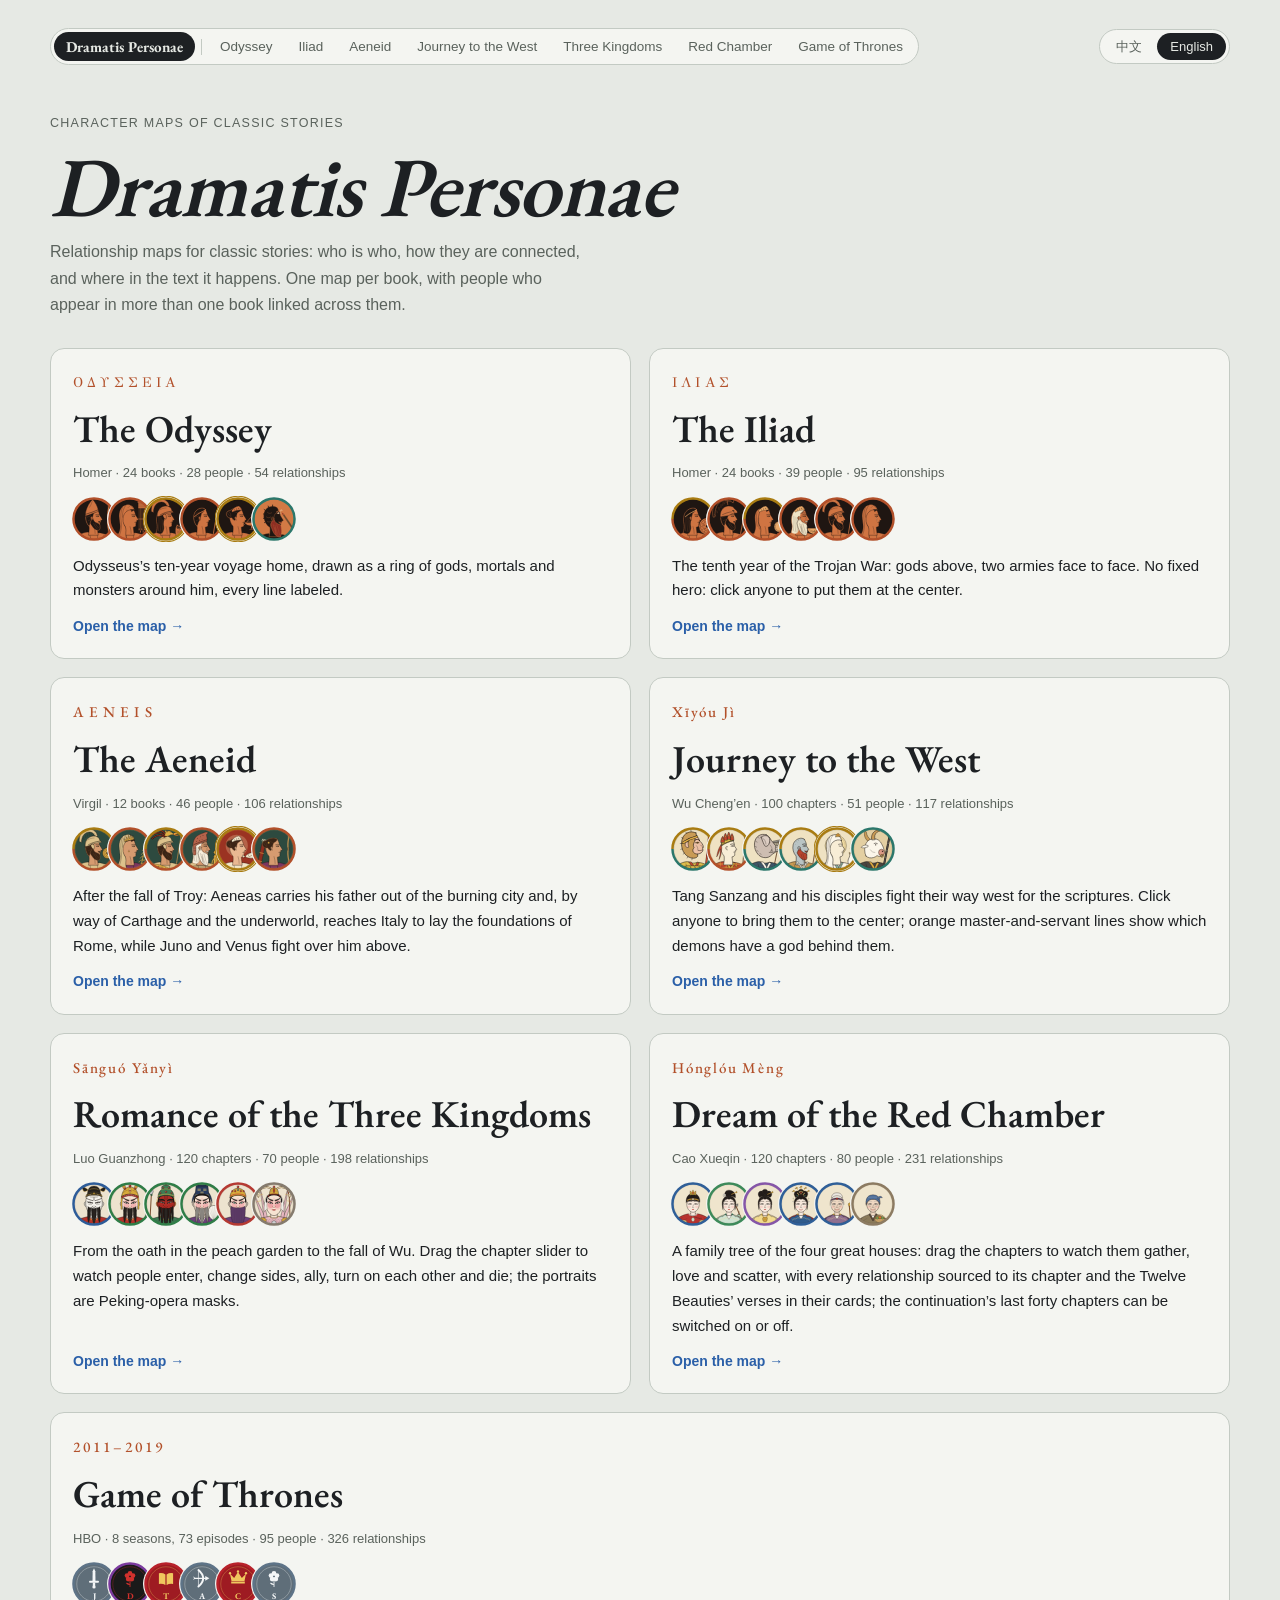
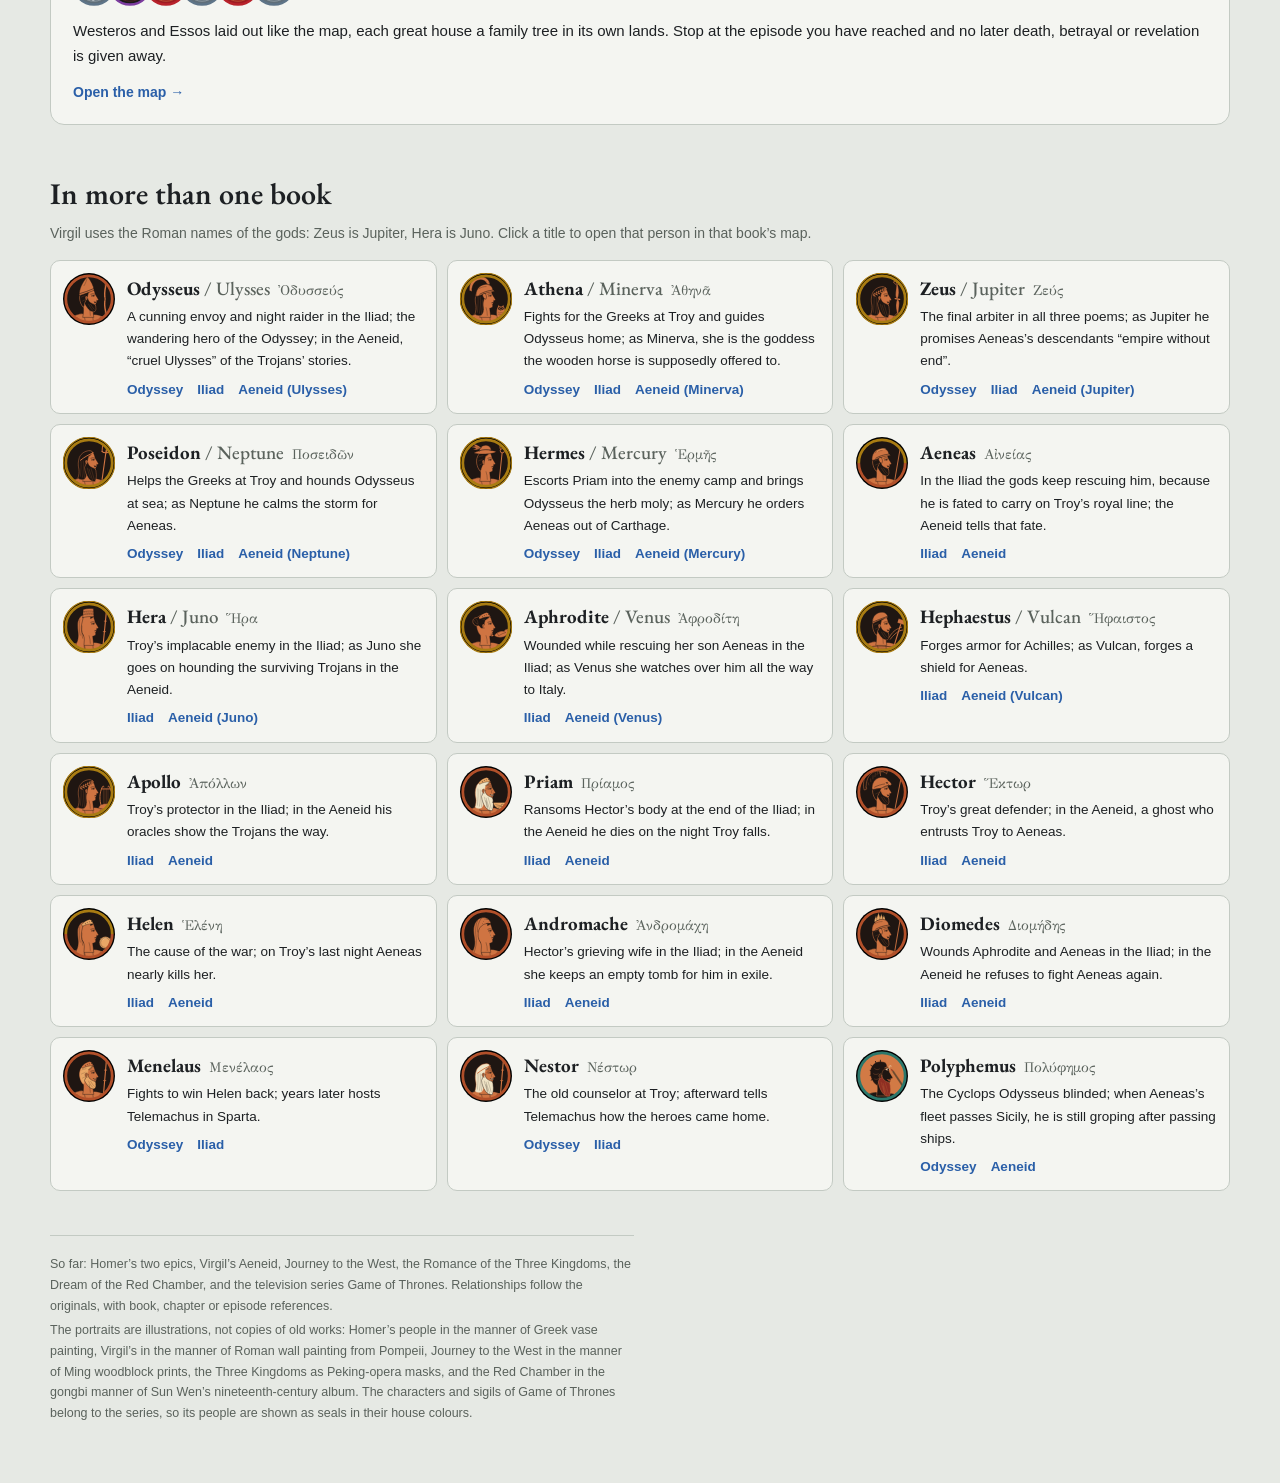
==== commit d9d4c699: "English pages: show no Chinese except the language switcher - Person cards and roster: drop the Chin" ====
--- a/index.html
+++ b/index.html
@@ -15,7 +15,7 @@
 <title>Dramatis Personae</title>
 <meta name="description" content="人物谱：经典作品人物关系图 · Character maps of classic stories.">
 <style>:root{color-scheme:light}html{-webkit-text-size-adjust:100%}body{margin:0;font-size:14px}img{max-width:100%}[hidden]{display:none!important}</style>
-<style>@font-face{font-family:'EB Garamond';font-style:normal;font-weight:500;font-display:swap;src:url([data-uri]) format('woff2');unicode-range:U+0000-00FF,U+0131,U+0152-0153,U+02BB-02BC,U+02C6,U+02DA,U+02DC,U+0304,U+0308,U+0329,U+2000-206F,U+20AC,U+2122,U+2191,U+2193,U+2212,U+2215,U+FEFF,U+FFFD}@font-face{font-family:'EB Garamond';font-style:normal;font-weight:600;font-display:swap;src:url([data-uri]) format('woff2');unicode-range:U+0000-00FF,U+0131,U+0152-0153,U+02BB-02BC,U+02C6,U+02DA,U+02DC,U+0304,U+0308,U+0329,U+2000-206F,U+20AC,U+2122,U+2191,U+2193,U+2212,U+2215,U+FEFF,U+FFFD}@font-face{font-family:'EB Garamond';font-style:normal;font-weight:700;font-display:swap;src:url([data-uri]) format('woff2');unicode-range:U+0000-00FF,U+0131,U+0152-0153,U+02BB-02BC,U+02C6,U+02DA,U+02DC,U+0304,U+0308,U+0329,U+2000-206F,U+20AC,U+2122,U+2191,U+2193,U+2212,U+2215,U+FEFF,U+FFFD}@font-face{font-family:'GFS Didot';font-style:normal;font-weight:400;font-display:swap;src:url([data-uri]) format('woff2');unicode-range:U+0370-0377,U+037A-037F,U+0384-038A,U+038C,U+038E-03A1,U+03A3-03FF}@font-face{font-family:'GFS Didot';font-style:normal;font-weight:400;font-display:swap;src:url([data-uri]) format('woff2');unicode-range:U+1F00-1FFF}/* Landing: header with book nav, two book cards side by side, then the people who cross between books. Same tokens as the book pages. */
+<style>@font-face{font-family:'EB Garamond';font-style:normal;font-weight:500;font-display:swap;src:url([data-uri]) format('woff2');unicode-range:U+0000-00FF,U+0131,U+0152-0153,U+02BB-02BC,U+02C6,U+02DA,U+02DC,U+0304,U+0308,U+0329,U+2000-206F,U+20AC,U+2122,U+2191,U+2193,U+2212,U+2215,U+FEFF,U+FFFD}@font-face{font-family:'EB Garamond';font-style:normal;font-weight:600;font-display:swap;src:url([data-uri]) format('woff2');unicode-range:U+0000-00FF,U+0131,U+0152-0153,U+02BB-02BC,U+02C6,U+02DA,U+02DC,U+0304,U+0308,U+0329,U+2000-206F,U+20AC,U+2122,U+2191,U+2193,U+2212,U+2215,U+FEFF,U+FFFD}@font-face{font-family:'EB Garamond';font-style:normal;font-weight:700;font-display:swap;src:url([data-uri]